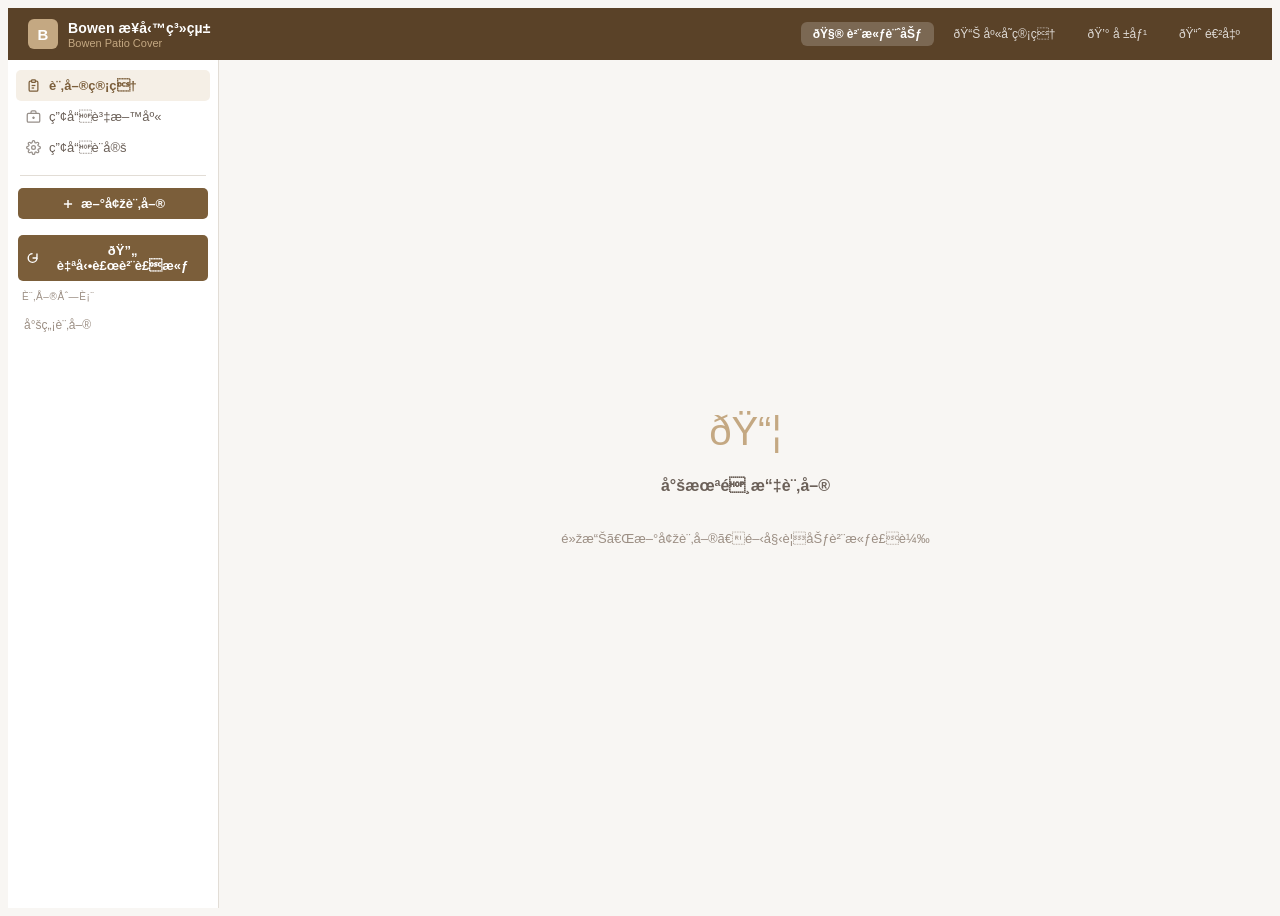
==== index.html @ 4c2d4bc9 "Update index.html" ====
<!DOCTYPE html>
<html lang="zh-TW">
<head><link rel="stylesheet" href="bowen-theme.css"><style>
<meta charset="UTF-8">
<meta name="viewport" content="width=device-width, initial-scale=1.0">
<title>貨櫃裝載計劃 | Bowen Patio Cover</title>
<style>
*, *::before, *::after { box-sizing: border-box; margin: 0; padding: 0; }

:root {
  --brand: #7B5E3A;
  --brand-light: #F5EFE6;
  --brand-mid: #C4A882;
  --brand-dark: #5A4228;
  --bg: #F8F6F3;
  --bg2: #FFFFFF;
  --bg3: #F0EDE8;
  --border: #E2DDD6;
  --border2: #C8C0B4;
  --text: #1A1714;
  --text2: #6B6058;
  --text3: #9C8F84;
  --green: #2D6A4F;
  --green-bg: #D8F3DC;
  --yellow: #7B5E0A;
  --yellow-bg: #FFF3CD;
  --red: #7B1A1A;
  --red-bg: #FFE4E4;
  --shadow: 0 1px 3px rgba(0,0,0,0.08), 0 1px 2px rgba(0,0,0,0.04);
  --shadow-md: 0 4px 16px rgba(0,0,0,0.10);
  --radius: 8px;
  --radius-sm: 5px;
}

body {
  font-family: -apple-system, BlinkMacSystemFont, 'PingFang TC', 'Microsoft JhengHei', sans-serif;
  font-size: 14px;
  color: var(--text);
  background: var(--bg);
  height: 100vh;
  overflow: hidden;
  display: flex;
  flex-direction: column;
}

/* ── Top bar ── */
.topnav {
  display: flex;
  align-items: center;
  justify-content: space-between;
  padding: 0 20px;
  height: 52px;
  background: var(--brand-dark);
  flex-shrink: 0;
}
.topnav-logo { display: flex; align-items: center; gap: 10px; }
.topnav-logo .logo-mark {
  width: 30px; height: 30px; background: var(--brand-mid);
  border-radius: 6px; display: flex; align-items: center; justify-content: center;
  font-size: 15px; color: white; font-weight: 700;
}
.topnav-logo .logo-text { color: #fff; font-size: 14px; font-weight: 600; letter-spacing: 0.01em; }
.topnav-logo .logo-sub { color: var(--brand-mid); font-size: 11px; margin-top: 1px; }
.topnav-right { display: flex; align-items: center; gap: 8px; }
.topnav-badge { font-size: 11px; color: var(--brand-mid); background: rgba(255,255,255,0.08); padding: 3px 10px; border-radius: 20px; }

/* ── Layout ── */
.app-body { display: flex; flex: 1; overflow: hidden; }

/* ── Sidebar ── */
.sidebar {
  width: 210px; min-width: 210px;
  background: var(--bg2);
  border-right: 1px solid var(--border);
  display: flex; flex-direction: column;
  overflow: hidden;
}
.sb-nav { padding: 10px 8px 4px; }
.nav-btn {
  display: flex; align-items: center; gap: 8px;
  padding: 8px 10px; border-radius: var(--radius-sm);
  background: none; border: none; cursor: pointer;
  font-size: 13px; color: var(--text2); text-align: left; width: 100%;
  transition: background 0.15s;
}
.nav-btn:hover { background: var(--bg3); color: var(--text); }
.nav-btn.active { background: var(--brand-light); color: var(--brand); font-weight: 600; }
.nav-btn svg { flex-shrink: 0; opacity: 0.7; }
.nav-btn.active svg { opacity: 1; }

.sb-divider { height: 1px; background: var(--border); margin: 8px 12px; }

.new-order-btn {
  display: flex; align-items: center; justify-content: center; gap: 6px;
  margin: 4px 10px 10px; padding: 8px;
  background: var(--brand); color: #fff;
  border: none; border-radius: var(--radius-sm);
  cursor: pointer; font-size: 13px; font-weight: 600;
  transition: background 0.15s;
}
.new-order-btn:hover { background: var(--brand-dark); }

.sb-section-label {
  font-size: 10px; color: var(--text3);
  padding: 0 14px 4px;
  text-transform: uppercase; letter-spacing: 0.06em;
}
.orders-scroll { flex: 1; overflow-y: auto; }
.order-item {
  padding: 9px 14px; cursor: pointer;
  border-left: 3px solid transparent;
  transition: background 0.12s;
}
.order-item:hover { background: var(--bg3); }
.order-item.active { background: var(--brand-light); border-left-color: var(--brand); }
.o-name { font-size: 13px; font-weight: 500; white-space: nowrap; overflow: hidden; text-overflow: ellipsis; }
.o-meta { font-size: 11px; color: var(--text3); margin-top: 2px; }
.o-badge {
  display: inline-block; font-size: 10px;
  padding: 2px 7px; border-radius: 20px; margin-top: 4px;
}
.badge-draft { background: var(--bg3); color: var(--text3); }
.badge-loading { background: var(--yellow-bg); color: var(--yellow); }
.badge-full { background: var(--green-bg); color: var(--green); }
.badge-over { background: var(--red-bg); color: var(--red); }

/* ── Main panel ── */
.main { flex: 1; display: flex; flex-direction: column; overflow: hidden; }

.order-topbar {
  display: flex; align-items: center; justify-content: space-between;
  padding: 10px 20px; background: var(--bg2);
  border-bottom: 1px solid var(--border);
  min-height: 50px; flex-shrink: 0;
}
.order-topbar-left { display: flex; align-items: center; gap: 10px; }
.title-input {
  font-size: 16px; font-weight: 600; background: none;
  border: none; color: var(--text); padding: 0; min-width: 150px;
}
.title-input:focus { outline: none; border-bottom: 2px solid var(--brand); }
.topbar-actions { display: flex; gap: 6px; }
.btn {
  padding: 5px 12px; border: 1px solid var(--border2);
  border-radius: var(--radius-sm); background: var(--bg2);
  cursor: pointer; font-size: 12px; color: var(--text);
  transition: background 0.12s; white-space: nowrap;
}
.btn:hover { background: var(--bg3); }
.btn-danger { color: var(--red); border-color: #FFCDD2; }
.btn-danger:hover { background: var(--red-bg); }

.content { flex: 1; overflow-y: auto; padding: 16px 20px; }

/* ── Summary cards ── */
.summary-bar {
  display: grid; grid-template-columns: repeat(4, 1fr);
  gap: 10px; margin-bottom: 14px;
}
.s-card {
  background: var(--bg2); border: 1px solid var(--border);
  border-radius: var(--radius); padding: 12px 14px;
  box-shadow: var(--shadow);
}
.s-label { font-size: 11px; color: var(--text3); margin-bottom: 4px; }
.s-val { font-size: 20px; font-weight: 700; color: var(--text); }
.s-sub { font-size: 11px; color: var(--text3); margin-top: 2px; }

/* ── Progress ── */
.prog-card {
  background: var(--bg2); border: 1px solid var(--border);
  border-radius: var(--radius); padding: 12px 16px;
  margin-bottom: 14px; box-shadow: var(--shadow);
}
.prog-row { margin-bottom: 10px; }
.prog-row:last-of-type { margin-bottom: 0; }
.p-hd { display: flex; justify-content: space-between; font-size: 12px; margin-bottom: 5px; }
.p-hd span:first-child { color: var(--text2); }
.p-hd span:last-child { font-weight: 600; }
.p-bg { height: 8px; background: var(--bg3); border-radius: 4px; overflow: hidden; }
.p-fill { height: 100%; border-radius: 4px; transition: width 0.4s ease; }
.buf-row {
  display: flex; align-items: center; gap: 10px;
  margin-top: 12px; font-size: 12px; color: var(--text3);
  border-top: 1px solid var(--border); padding-top: 10px;
}
.buf-row input[type=range] { flex: 1; accent-color: var(--brand); }
.buf-val { font-weight: 600; color: var(--text); min-width: 34px; }

/* ── Load map ── */
.map-card {
  background: var(--bg2); border: 1px solid var(--border);
  border-radius: var(--radius); margin-bottom: 14px;
  overflow: hidden; box-shadow: var(--shadow);
}
.map-hd {
  display: flex; justify-content: space-between; align-items: center;
  padding: 10px 16px; border-bottom: 1px solid var(--border);
}
.map-hd-title { font-size: 13px; font-weight: 600; color: var(--text); }
.map-body { padding: 12px; display: flex; gap: 12px; }
.map-view { flex: 1; }
.map-view-label { font-size: 11px; color: var(--text3); margin-bottom: 6px; text-align: center; }
canvas.map-canvas {
  width: 100%; display: block;
  border: 1px solid var(--border); border-radius: var(--radius-sm);
  background: #131C2B;
}
.map-legend {
  display: flex; flex-wrap: wrap; gap: 8px;
  padding: 8px 14px; border-top: 1px solid var(--border);
  min-height: 32px;
}
.legend-item { display: flex; align-items: center; gap: 5px; font-size: 11px; color: var(--text2); }
.legend-dot { width: 10px; height: 10px; border-radius: 3px; flex-shrink: 0; }

/* ── Items table ── */
.items-card {
  background: var(--bg2); border: 1px solid var(--border);
  border-radius: var(--radius); box-shadow: var(--shadow);
}
/* Customer info card */
.cust-card{background:var(--bg2);border:1px solid var(--border);border-radius:var(--radius);box-shadow:var(--shadow);padding:14px 16px;margin-bottom:14px}
.cust-grid{display:grid;grid-template-columns:1fr 1fr;gap:10px}
.cust-field{display:flex;flex-direction:column;gap:3px}
.cust-field label{font-size:10px;color:var(--text3);text-transform:uppercase;letter-spacing:.04em}
.cust-field input{padding:7px 10px;border:1px solid var(--border);border-radius:var(--radius-sm);font-size:13px;color:var(--text);font-family:inherit}
.cust-field input:focus{outline:none;border-color:var(--brand-mid)}
@media(max-width:680px){.cust-grid{grid-template-columns:1fr}}
/* Auto-fill modal */
.af-overlay{display:none;position:fixed;inset:0;background:rgba(0,0,0,.5);z-index:850;align-items:center;justify-content:center;padding:16px}
.af-overlay.show{display:flex}
.af-box{background:var(--bg2);border-radius:var(--radius);width:100%;max-width:560px;max-height:88vh;display:flex;flex-direction:column;overflow:hidden;box-shadow:var(--shadow)}
.af-hd{display:flex;align-items:center;justify-content:space-between;padding:14px 18px;border-bottom:1px solid var(--border)}
.af-hd h3{font-size:15px;font-weight:700;color:var(--brand)}
.af-sub{padding:10px 16px;background:var(--brand-light);font-size:12px;color:var(--text2);border-bottom:1px solid var(--border)}
.af-list{overflow-y:auto;padding:8px 12px;flex:1;-webkit-overflow-scrolling:touch}
.af-item{display:grid;grid-template-columns:1fr auto auto;gap:10px;align-items:center;padding:10px 12px;border:1px solid var(--border);border-radius:var(--radius-sm);margin-bottom:6px}
.af-item .afi-info{min-width:0}
.af-item .afi-sku{font-weight:700;color:var(--brand);font-size:12px}
.af-item .afi-name{font-size:12px;color:var(--text);margin-top:1px}
.af-item .afi-meta{font-size:10px;color:var(--text3);margin-top:2px}
.af-item .afi-qty{width:60px;padding:6px;border:1px solid var(--border2);border-radius:4px;text-align:center;font-size:13px}
.af-item .afi-add{padding:6px 12px;background:var(--green);color:#fff;border:none;border-radius:4px;cursor:pointer;font-size:12px;font-weight:600;white-space:nowrap}
.af-foot{padding:12px 16px;border-top:1px solid var(--border);display:flex;justify-content:space-between;align-items:center;gap:10px}
.items-hd {
  display: flex; justify-content: space-between; align-items: center;
  padding: 10px 16px; border-bottom: 1px solid var(--border);
  border-radius: var(--radius) var(--radius) 0 0;
}
.items-hd-title { font-size: 13px; font-weight: 600; }
.add-item-btn {
  display: flex; align-items: center; gap: 5px;
  padding: 5px 12px; background: var(--brand); color: #fff;
  border: none; border-radius: var(--radius-sm);
  cursor: pointer; font-size: 12px; font-weight: 500;
}
.add-item-btn:hover { background: var(--brand-dark); }

.col-hd {
  display: grid;
  grid-template-columns: 1.7fr 1.8fr 0.55fr 0.55fr 0.55fr 0.6fr 0.5fr 32px;
  gap: 6px; padding: 6px 16px;
  font-size: 10px; color: var(--text3); text-transform: uppercase; letter-spacing: 0.04em;
  border-bottom: 1px solid var(--border); background: var(--bg3);
}
.item-row {
  display: grid;
  grid-template-columns: 1.7fr 1.8fr 0.55fr 0.55fr 0.55fr 0.6fr 0.5fr 32px;
  gap: 6px; padding: 6px 16px;
  border-bottom: 1px solid var(--border); align-items: center;
  transition: background 0.1s;
}
.item-row:last-child { border-bottom: none; }
.item-row:hover { background: var(--bg3); }
.item-row input {
  width: 100%; font-size: 12px; padding: 4px 6px;
  border: 1px solid var(--border); border-radius: var(--radius-sm);
  background: var(--bg2); color: var(--text);
  font-family: inherit;
}
.item-row input:focus { outline: none; border-color: var(--brand-mid); }
.item-row input[readonly] {
  background: var(--bg3); color: var(--text3);
  cursor: default; border-color: transparent;
}
.fit-chip {
  font-size: 10px; padding: 3px 6px; border-radius: 20px;
  text-align: center; font-weight: 500; white-space: nowrap;
}
.fit-ok { background: var(--green-bg); color: var(--green); }
.fit-no { background: var(--red-bg); color: var(--red); }
/* Oversize alert banner */
.oversize-alert{
  background:#fdecea;border:1px solid #f5c6c2;border-left:4px solid var(--red);
  border-radius:var(--radius-sm);padding:12px 14px;margin-bottom:14px;
}
.oversize-alert .oa-title{display:flex;align-items:center;gap:6px;font-size:13px;font-weight:700;color:#b91c1c;margin-bottom:6px}
.oversize-alert .oa-item{font-size:12px;color:#7f1d1d;padding:3px 0;line-height:1.4}
.oversize-alert .oa-item b{color:#b91c1c}
/* Bulk / stacking alerts */
.stack-alert{border-radius:var(--radius-sm);padding:12px 14px;margin-bottom:14px}
.stack-alert.lvl-danger{background:#fdecea;border:1px solid #f5c6c2;border-left:4px solid var(--red)}
.stack-alert.lvl-warn{background:#fef6e7;border:1px solid #f8e3b3;border-left:4px solid var(--amber)}
.stack-alert .sa-title{display:flex;align-items:center;gap:6px;font-size:13px;font-weight:700;margin-bottom:4px}
.stack-alert.lvl-danger .sa-title{color:#b91c1c}
.stack-alert.lvl-warn .sa-title{color:#b45309}
.stack-alert .sa-detail{font-size:12px;line-height:1.4}
.stack-alert.lvl-danger .sa-detail{color:#7f1d1d}
.stack-alert.lvl-warn .sa-detail{color:#78500a}
.del-btn {
  background: none; border: none; cursor: pointer;
  color: var(--text3); padding: 4px; border-radius: 4px; font-size: 15px;
}
.del-btn:hover { color: var(--red); background: var(--red-bg); }

/* ── SKU dropdown ── */
.sku-wrap { position: relative; }
#sku-global-dropdown {
  position: fixed;
  width: 320px; background: var(--bg2);
  border: 1px solid var(--border2); border-radius: var(--radius);
  z-index: 9999; max-height: 260px; overflow-y: scroll;
  -webkit-overflow-scrolling: touch; overscroll-behavior: contain;
  box-shadow: var(--shadow-md);
  touch-action: pan-y;
  display: none;
}
#sku-global-dropdown.open { display: block; }
.sku-opt {
  padding: 11px 14px; cursor: pointer; font-size: 12px;
  border-bottom: 1px solid var(--border);
  /* Ensure minimum tap target height on mobile */
  min-height: 48px;
  display: flex; flex-direction: column; justify-content: center;
  user-select: none; -webkit-user-select: none;
}
.sku-opt:last-child { border-bottom: none; }
.sku-opt:active { background: var(--brand-light); }
.sku-code { font-weight: 700; color: var(--brand); font-size: 12px; pointer-events: none; }
.sku-name { color: var(--text); margin-top: 2px; pointer-events: none; }
.sku-dims { color: var(--text3); font-size: 10px; margin-top: 3px; pointer-events: none; }

/* ── Product Picker Modal ── */
/* ── Product Picker: bottom sheet (keeps capacity visible above) ── */
.picker-overlay{display:none;position:fixed;inset:0;background:rgba(0,0,0,.35);z-index:800}
.picker-overlay.show{display:block}
.picker-box{
  position:absolute;left:0;right:0;bottom:0;
  background:var(--bg2);
  border-radius:16px 16px 0 0;
  width:100%;max-width:720px;margin:0 auto;
  height:62vh;max-height:62vh;
  display:flex;flex-direction:column;overflow:hidden;
  box-shadow:0 -6px 24px rgba(0,0,0,.18);
  animation:sheetUp .25s ease;
}
@keyframes sheetUp{from{transform:translateY(100%)}to{transform:translateY(0)}}
.picker-grab{width:40px;height:4px;background:var(--border2);border-radius:2px;margin:8px auto 4px}
.picker-hd{display:flex;align-items:center;justify-content:space-between;padding:4px 18px 10px;border-bottom:1px solid var(--border)}
.picker-hd h3{font-size:15px;font-weight:700;color:var(--brand)}
/* Live capacity mini-bar inside the sheet header */
.picker-cap{padding:10px 16px;background:var(--brand-light);border-bottom:1px solid var(--border)}
.picker-cap-row{display:flex;justify-content:space-between;align-items:center;font-size:12px;margin-bottom:5px}
.picker-cap-row b{font-size:13px}
.picker-cap-bar{height:8px;background:#fff;border-radius:4px;overflow:hidden}
.picker-cap-fill{height:100%;border-radius:4px;transition:width .3s,background .3s}
.picker-search{margin:12px 16px 8px;padding:10px 12px;border:1px solid var(--border2);border-radius:var(--radius-sm);font-size:14px;background:var(--bg2);color:var(--text)}
.picker-search:focus{outline:none;border-color:var(--brand-mid)}
.picker-cats{display:flex;gap:6px;padding:0 16px 10px;flex-wrap:wrap;border-bottom:1px solid var(--border)}
.pcat-btn{padding:5px 12px;border:1px solid var(--border2);border-radius:16px;background:none;cursor:pointer;font-size:12px;color:var(--text2);white-space:nowrap}
.pcat-btn.active{background:var(--brand);color:#fff;border-color:var(--brand);font-weight:600}
.picker-list{overflow-y:auto;padding:8px 12px 20px;-webkit-overflow-scrolling:touch;flex:1}
.pick-item{display:flex;align-items:center;justify-content:space-between;gap:10px;padding:12px 14px;border:1px solid var(--border);border-radius:var(--radius-sm);margin-bottom:6px;cursor:pointer;min-height:52px;background:var(--bg2);transition:background .1s}
.pick-item:active{background:var(--brand-light)}
.pick-item .pi-info{pointer-events:none;flex:1;min-width:0}
.pick-item .pi-sku{font-weight:700;color:var(--brand);font-size:12px}
.pick-item .pi-name{font-size:13px;color:var(--text);margin-top:1px}
.pick-item .pi-dims{font-size:10px;color:var(--text3);margin-top:2px}
.pick-item .pi-qty{pointer-events:none;flex-shrink:0;font-size:11px;color:var(--green);font-weight:600;margin-right:4px}
.pick-item .pi-add{pointer-events:none;flex-shrink:0;width:32px;height:32px;border-radius:50%;background:var(--brand);color:#fff;display:flex;align-items:center;justify-content:center;font-size:18px;font-weight:700}
.pick-empty{text-align:center;padding:30px;color:var(--text3);font-size:13px}

/* ── Library ── */
.lib-search-wrap { padding: 10px 14px; border-bottom: 1px solid var(--border); }
.lib-search {
  width: 100%; font-size: 13px; padding: 7px 10px;
  border: 1px solid var(--border2); border-radius: var(--radius-sm);
  background: var(--bg3); color: var(--text); font-family: inherit;
}
.lib-search:focus { outline: none; border-color: var(--brand-mid); background: var(--bg2); }
.lib-col-hd {
  display: grid;
  grid-template-columns: 1.1fr 2.2fr 0.7fr 0.7fr 0.7fr 0.7fr;
  gap: 6px; padding: 6px 16px;
  font-size: 10px; color: var(--text3); text-transform: uppercase;
  letter-spacing: 0.04em; border-bottom: 1px solid var(--border);
  background: var(--bg3);
}
.lib-scroll { max-height: calc(100vh - 280px); overflow-y: auto; }
.lib-row {
  display: grid;
  grid-template-columns: 1.1fr 2.2fr 0.7fr 0.7fr 0.7fr 0.7fr;
  gap: 6px; padding: 7px 16px;
  border-bottom: 1px solid var(--border); align-items: center;
}
.lib-row:last-child { border-bottom: none; }
.lib-row:hover { background: var(--bg3); }
.sku-tag { font-weight: 700; color: var(--brand); font-size: 12px; }
.dim-cell { font-size: 12px; color: var(--text2); }

.empty-state {
  padding: 36px 16px; text-align: center;
  color: var(--text3); font-size: 13px; line-height: 1.6;
}

/* ── Empty / No order ── */
.no-order {
  display: flex; align-items: center; justify-content: center;
  height: 100%; flex-direction: column; gap: 10px;
}
.no-order-icon { font-size: 40px; color: var(--brand-mid); }
.no-order h2 { font-size: 16px; font-weight: 600; color: var(--text2); }
.no-order p { font-size: 13px; color: var(--text3); }

/* ── Fullscreen overlay ── */
.overlay {
  display: none; position: fixed; inset: 0;
  background: rgba(0,0,0,0.65); z-index: 999;
  align-items: center; justify-content: center;
}
.overlay.show { display: flex; }
.overlay-box {
  background: var(--bg2); border-radius: var(--radius);
  padding: 22px; max-width: 92vw; width: 760px;
  box-shadow: var(--shadow-md);
}
.overlay-hd {
  display: flex; justify-content: space-between; align-items: center;
  margin-bottom: 16px;
}
.overlay-hd h3 { font-size: 15px; font-weight: 600; }
.close-btn {
  background: none; border: none; cursor: pointer; font-size: 20px;
  color: var(--text3); padding: 2px 8px; border-radius: 4px;
  line-height: 1;
}
.close-btn:hover { background: var(--bg3); color: var(--text); }
.overlay-views { display: flex; gap: 16px; }
.overlay-view { flex: 1; }
.overlay-view-label { font-size: 12px; color: var(--text3); margin-bottom: 7px; text-align: center; }
.overlay-legend {
  display: flex; flex-wrap: wrap; gap: 8px;
  margin-top: 14px; padding-top: 12px;
  border-top: 1px solid var(--border);
}

/* ── Scrollbar ── */
::-webkit-scrollbar { width: 5px; }
::-webkit-scrollbar-track { background: transparent; }
::-webkit-scrollbar-thumb { background: var(--border2); border-radius: 3px; }

/* ── Mobile layout ── */
.mobile-menu-btn { display: none; }
@media (max-width: 760px) {
  body { overflow: auto; height: auto; min-height: 100vh; }
  .app-body { flex-direction: column; overflow: visible; }

  .mobile-menu-btn {
    display: flex; align-items: center; justify-content: center;
    width: 34px; height: 34px; border-radius: 6px; border: none;
    background: rgba(255,255,255,0.12); color: #fff; font-size: 18px; cursor: pointer;
  }
  .sidebar {
    position: fixed; top: 52px; left: 0; bottom: 0; z-index: 500;
    width: 78vw; max-width: 280px; min-width: 0;
    transform: translateX(-100%); transition: transform 0.2s ease;
    box-shadow: 4px 0 16px rgba(0,0,0,0.15);
  }
  .sidebar.open { transform: translateX(0); }
  .sidebar-backdrop {
    display: none; position: fixed; inset: 52px 0 0 0; background: rgba(0,0,0,0.4); z-index: 400;
  }
  .sidebar-backdrop.show { display: block; }

  .summary-bar { grid-template-columns: repeat(2, 1fr); gap: 8px; }
  .map-body { flex-direction: column; }

  /* Stack item rows into cards on phones */
  .col-hd { display: none; }
  .item-row {
    display: flex; flex-wrap: wrap; gap: 6px 8px;
    padding: 12px 14px; position: relative;
  }
  .item-row .sku-wrap { flex: 1 1 100%; }
  .item-row input[type="text"]:nth-of-type(2) { flex: 1 1 100%; }
  .item-row input[type="number"] { flex: 1 1 26%; min-width: 60px; }
  .item-row .fit-chip { order: 10; }
  .item-row .del-btn { position: absolute; top: 10px; right: 10px; }
  .item-row::before { content: attr(data-label); flex-basis: 100%; font-size: 10px; color: var(--text3); }

  .sku-dropdown { width: 100%; max-width: 92vw; left: 0; }

  .lib-col-hd { display: none; }
  .lib-row {
    display: flex; flex-wrap: wrap; gap: 4px 10px;
    padding: 10px 14px;
  }
  .lib-row .sku-tag { flex-basis: 100%; }
  .lib-row span:nth-child(2) { flex-basis: 100%; }

  .overlay-views { flex-direction: column; }
  .overlay-box { padding: 16px; width: 94vw; }

  .order-topbar { padding: 10px 14px; flex-wrap: wrap; gap: 8px; }
  .order-topbar input.title-input { font-size: 15px; min-width: 0; flex: 1 1 100%; }
  .order-topbar-left { flex: 1 1 100%; }
  .topbar-actions { flex: 1 1 100%; justify-content: flex-end; }

  .content { padding: 14px; }
}
</style>
</head>
<body>

<!-- Top navigation -->
<nav class="topnav">
  <div class="topnav-logo">
    <div class="logo-mark">B</div>
    <div>
      <div class="logo-text">Bowen 業務系統</div>
      <div class="logo-sub">Bowen Patio Cover</div>
    </div>
  </div>
  <div class="topnav-right">
    <a href="index.html" style="padding:5px 12px;border-radius:6px;background:rgba(255,255,255,0.2);color:#fff;font-size:12px;font-weight:600;text-decoration:none;">🧮 貨櫃計劃</a>
    <a href="inventory.html" style="padding:5px 12px;border-radius:6px;color:rgba(255,255,255,0.8);font-size:12px;text-decoration:none;">📊 庫存管理</a>
    <a href="quote.html" style="padding:5px 12px;border-radius:6px;color:rgba(255,255,255,0.8);font-size:12px;text-decoration:none;">💰 報價</a>
    <a href="movement.html" style="padding:5px 12px;border-radius:6px;color:rgba(255,255,255,0.8);font-size:12px;text-decoration:none;">📈 進出</a>
    <button class="mobile-menu-btn" onclick="toggleSidebar()" aria-label="選單">☰</button>
  </div>
</nav>

<div class="sidebar-backdrop" id="sidebar-backdrop" onclick="toggleSidebar(false)"></div>

<div class="app-body">
  <!-- Sidebar -->
  <div class="sidebar" id="sidebar">
    <div class="sb-nav">
      <button class="nav-btn active" id="nav-orders" onclick="switchTab('orders')">
        <svg width="15" height="15" viewBox="0 0 24 24" fill="none" stroke="currentColor" stroke-width="2"><path d="M9 5H7a2 2 0 00-2 2v12a2 2 0 002 2h10a2 2 0 002-2V7a2 2 0 00-2-2h-2"/><rect x="9" y="3" width="6" height="4" rx="1"/><line x1="9" y1="12" x2="15" y2="12"/><line x1="9" y1="16" x2="13" y2="16"/></svg>
        訂單管理
      </button>
      <button class="nav-btn" id="nav-library" onclick="switchTab('library')">
        <svg width="15" height="15" viewBox="0 0 24 24" fill="none" stroke="currentColor" stroke-width="2"><rect x="2" y="7" width="20" height="14" rx="2"/><path d="M16 7V5a2 2 0 00-2-2h-4a2 2 0 00-2 2v2"/><line x1="12" y1="12" x2="12" y2="16"/><line x1="10" y1="14" x2="14" y2="14"/></svg>
        產品資料庫
      </button>
      <button class="nav-btn" id="nav-settings" onclick="switchTab('settings')">
        <svg width="15" height="15" viewBox="0 0 24 24" fill="none" stroke="currentColor" stroke-width="2"><circle cx="12" cy="12" r="3"/><path d="M19.4 15a1.65 1.65 0 00.33 1.82l.06.06a2 2 0 010 2.83 2 2 0 01-2.83 0l-.06-.06a1.65 1.65 0 00-1.82-.33 1.65 1.65 0 00-1 1.51V21a2 2 0 01-2 2 2 2 0 01-2-2v-.09A1.65 1.65 0 009 19.4a1.65 1.65 0 00-1.82.33l-.06.06a2 2 0 01-2.83 0 2 2 0 010-2.83l.06-.06A1.65 1.65 0 004.68 15a1.65 1.65 0 00-1.51-1H3a2 2 0 01-2-2 2 2 0 012-2h.09A1.65 1.65 0 004.6 9a1.65 1.65 0 00-.33-1.82l-.06-.06a2 2 0 010-2.83 2 2 0 012.83 0l.06.06A1.65 1.65 0 009 4.68a1.65 1.65 0 001-1.51V3a2 2 0 012-2 2 2 0 012 2v.09a1.65 1.65 0 001 1.51 1.65 1.65 0 001.82-.33l.06-.06a2 2 0 012.83 0 2 2 0 010 2.83l-.06.06A1.65 1.65 0 0019.4 9a1.65 1.65 0 001.51 1H21a2 2 0 012 2 2 2 0 01-2 2h-.09a1.65 1.65 0 00-1.51 1z"/></svg>
        產品設定
      </button>
    </div>
    <div class="sb-divider"></div>
    <button class="new-order-btn" onclick="newOrder()">
      <svg width="14" height="14" viewBox="0 0 24 24" fill="none" stroke="currentColor" stroke-width="2.5"><line x1="12" y1="5" x2="12" y2="19"/><line x1="5" y1="12" x2="19" y2="12"/></svg>
      新增訂單
    </button>
    <button class="new-order-btn" style="background:var(--brand,#7B5E3A);color:#fff;margin-top:6px" onclick="buildRestockOrder()">
      <svg width="14" height="14" viewBox="0 0 24 24" fill="none" stroke="currentColor" stroke-width="2.5"><path d="M20 12a8 8 0 1 1-8-8"/><polyline points="20 4 20 12 12 12"/></svg>
      🔄 自動補貨裝櫃
    </button>
    <div class="sb-section-label">訂單列表</div>
    <div class="orders-scroll" id="orders-list"></div>
  </div>

  <!-- Main panel -->
  <div class="main" id="main-panel">
    <div class="no-order">
      <div class="no-order-icon">📦</div>
      <h2>尚未選擇訂單</h2>
      <p>點擊「新增訂單」開始規劃貨櫃裝載</p>
    </div>
  </div>
</div>

<!-- Shared fixed-position SKU dropdown (avoids clipping by scrollable parents) -->


<!-- Fullscreen map overlay -->
<div class="overlay" id="fs-overlay" onclick="closeFSCheck(event)">
  <div class="overlay-box">
    <div class="overlay-hd">
      <h3>📦 貨櫃裝載圖 — <span id="fs-title"></span></h3>
      <button class="close-btn" onclick="closeFS()">✕</button>
    </div>
    <div class="overlay-views">
      <div class="overlay-view">
        <div class="overlay-view-label">俯視圖（長度 × 寬度）</div>
        <canvas id="fs-top" style="width:100%;display:block;border:1px solid #E2DDD6;border-radius:6px;background:#131C2B;"></canvas>
      </div>
      <div class="overlay-view">
        <div class="overlay-view-label">側視圖（長度 × 高度）</div>
        <canvas id="fs-side" style="width:100%;display:block;border:1px solid #E2DDD6;border-radius:6px;background:#131C2B;"></canvas>
      </div>
    </div>
    <div class="overlay-legend" id="fs-legend"></div>
  </div>
</div>

<!-- Product Picker Modal (button-based product adding) -->
<div class="picker-overlay" id="picker-overlay" onclick="if(event.target===this)closePicker()">
  <div class="picker-box">
    <div class="picker-grab"></div>
    <div class="picker-hd">
      <h3>📦 選擇產品加入貨櫃</h3>
      <button class="close-btn" onclick="closePicker()">✕</button>
    </div>
    <div class="picker-cap" id="picker-cap">
      <div class="picker-cap-row">
        <span>體積 Volume <b id="pc-vol">0%</b></span>
        <span>重量 Weight <b id="pc-wt">0%</b></span>
        <span>件數 <b id="pc-units">0</b></span>
      </div>
      <div class="picker-cap-bar"><div class="picker-cap-fill" id="pc-vol-fill" style="width:0%;background:#27AE60"></div></div>
    </div>
    <input class="picker-search" id="picker-search" placeholder="🔍 搜尋 SKU 或產品名稱…" oninput="renderPicker(this.value)">
    <div class="picker-cats" id="picker-cats"></div>
    <div class="picker-list" id="picker-list"></div>
  </div>
</div>

<!-- Auto-fill remaining space modal -->
<div class="af-overlay" id="af-overlay" onclick="if(event.target===this)closeAutoFill()">
  <div class="af-box">
    <div class="af-hd">
      <h3>✨ 填滿剩餘空間建議</h3>
      <button class="close-btn" onclick="closeAutoFill()">✕</button>
    </div>
    <div class="af-sub" id="af-sub"></div>
    <div class="af-list" id="af-list"></div>
    <div class="af-foot">
      <span style="font-size:12px;color:var(--text3)">建議數量可自行調整</span>
      <button class="btn btn-primary" onclick="closeAutoFill()">完成</button>
    </div>
  </div>
</div>

<script>
// ── Constants ──
const CONTAINER = { L:1203, W:235, H:270, vol:76.3, maxWt:26680,
  ceilClear:30, // cm kept free below the ceiling (no stacking into this zone)
  doorClear:20  // cm kept free at the door end (length axis)
};
const PALETTE = ['#4E9AF1','#F1A24E','#58D68D','#EC7063','#A569BD','#F4D03F','#48C9B0','#F0884E','#5B8DEF','#A9D86E','#E87DAD','#7FD4C1'];

const PRODUCTS = [{"sku": "A01B-24ft", "base_sku": "A01B", "name_en": "4\" 4 in 1 Black (24ft)", "name_zh": "4吋 4合1黑色 (24ft)", "desc": "4吋 4合1黑色 (24ft)", "category": "PATIO COVER PROFILES", "unit": "pcs", "size_ft": 24, "l": 731.5, "w": 12.1, "h": 12.1, "wt": 37.893, "has_dims": true, "min_stock": 5, "stock": 15, "pcs_per_bundle": 1}, {"sku": "A01B-22ft", "base_sku": "A01B", "name_en": "4\" 4 in 1 Black (22ft)", "name_zh": "4吋 4合1黑色 (22ft)", "desc": "4吋 4合1黑色 (22ft)", "category": "PATIO COVER PROFILES", "unit": "pcs", "size_ft": 22, "l": 670.6, "w": 12.1, "h": 12.1, "wt": 34.735, "has_dims": true, "min_stock": 5, "stock": 10, "pcs_per_bundle": 1}, {"sku": "A01B-20ft", "base_sku": "A01B", "name_en": "4\" 4 in 1 Black (20ft)", "name_zh": "4吋 4合1黑色 (20ft)", "desc": "4吋 4合1黑色 (20ft)", "category": "PATIO COVER PROFILES", "unit": "pcs", "size_ft": 20, "l": 609.6, "w": 12.1, "h": 12.1, "wt": 31.577, "has_dims": true, "min_stock": 5, "stock": 25, "pcs_per_bundle": 1}, {"sku": "A01B-18ft", "base_sku": "A01B", "name_en": "4\" 4 in 1 Black (18ft)", "name_zh": "4吋 4合1黑色 (18ft)", "desc": "4吋 4合1黑色 (18ft)", "category": "PATIO COVER PROFILES", "unit": "pcs", "size_ft": 18, "l": 548.6, "w": 12.1, "h": 12.1, "wt": 28.42, "has_dims": true, "min_stock": 5, "stock": 13, "pcs_per_bundle": 1}, {"sku": "A01B-16ft", "base_sku": "A01B", "name_en": "4\" 4 in 1 Black (16ft)", "name_zh": "4吋 4合1黑色 (16ft)", "desc": "4吋 4合1黑色 (16ft)", "category": "PATIO COVER PROFILES", "unit": "pcs", "size_ft": 16, "l": 487.7, "w": 12.1, "h": 12.1, "wt": 25.262, "has_dims": true, "min_stock": 5, "stock": 0, "pcs_per_bundle": 1}, {"sku": "A01B-14ft", "base_sku": "A01B", "name_en": "4\" 4 in 1 Black (14ft)", "name_zh": "4吋 4合1黑色 (14ft)", "desc": "4吋 4合1黑色 (14ft)", "category": "PATIO COVER PROFILES", "unit": "pcs", "size_ft": 14, "l": 426.7, "w": 12.1, "h": 12.1, "wt": 22.104, "has_dims": true, "min_stock": 5, "stock": 14, "pcs_per_bundle": 1}, {"sku": "A01B-12ft", "base_sku": "A01B", "name_en": "4\" 4 in 1 Black (12ft)", "name_zh": "4吋 4合1黑色 (12ft)", "desc": "4吋 4合1黑色 (12ft)", "category": "PATIO COVER PROFILES", "unit": "pcs", "size_ft": 12, "l": 0.0, "w": 0.0, "h": 0.0, "wt": 0.0, "has_dims": false, "min_stock": 5, "stock": 0, "pcs_per_bundle": 1}, {"sku": "A01B-11ft", "base_sku": "A01B", "name_en": "4\" 4 in 1 Black (11ft)", "name_zh": "4吋 4合1黑色 (11ft)", "desc": "4吋 4合1黑色 (11ft)", "category": "PATIO COVER PROFILES", "unit": "pcs", "size_ft": 11, "l": 0, "w": 0, "h": 0, "wt": 0, "has_dims": false, "min_stock": 5, "stock": 0, "pcs_per_bundle": 1}, {"sku": "A01B-10ft", "base_sku": "A01B", "name_en": "4\" 4 in 1 Black (10ft)", "name_zh": "4吋 4合1黑色 (10ft)", "desc": "4吋 4合1黑色 (10ft)", "category": "PATIO COVER PROFILES", "unit": "pcs", "size_ft": 10, "l": 0.0, "w": 0.0, "h": 0.0, "wt": 0.0, "has_dims": false, "min_stock": 5, "stock": 0, "pcs_per_bundle": 1}, {"sku": "A01B-8ft", "base_sku": "A01B", "name_en": "4\" 4 in 1 Black (8ft)", "name_zh": "4吋 4合1黑色 (8ft)", "desc": "4吋 4合1黑色 (8ft)", "category": "PATIO COVER PROFILES", "unit": "pcs", "size_ft": 8, "l": 0.0, "w": 0.0, "h": 0.0, "wt": 0.0, "has_dims": false, "min_stock": 5, "stock": 0, "pcs_per_bundle": 1}, {"sku": "A01B-7ft", "base_sku": "A01B", "name_en": "4\" 4 in 1 Black (7ft)", "name_zh": "4吋 4合1黑色 (7ft)", "desc": "4吋 4合1黑色 (7ft)", "category": "PATIO COVER PROFILES", "unit": "pcs", "size_ft": 7, "l": 0, "w": 0, "h": 0, "wt": 0, "has_dims": false, "min_stock": 5, "stock": 0, "pcs_per_bundle": 1}, {"sku": "A01B-6ft", "base_sku": "A01B", "name_en": "4\" 4 in 1 Black (6ft)", "name_zh": "4吋 4合1黑色 (6ft)", "desc": "4吋 4合1黑色 (6ft)", "category": "PATIO COVER PROFILES", "unit": "pcs", "size_ft": 6, "l": 0.0, "w": 0.0, "h": 0.0, "wt": 0.0, "has_dims": false, "min_stock": 5, "stock": 0, "pcs_per_bundle": 1}, {"sku": "A01B-4ft", "base_sku": "A01B", "name_en": "4\" 4 in 1 Black (4ft)", "name_zh": "4吋 4合1黑色 (4ft)", "desc": "4吋 4合1黑色 (4ft)", "category": "PATIO COVER PROFILES", "unit": "pcs", "size_ft": 4, "l": 0, "w": 0, "h": 0, "wt": 0, "has_dims": false, "min_stock": 5, "stock": 0, "pcs_per_bundle": 1}, {"sku": "A01B-2ft", "base_sku": "A01B", "name_en": "4\" 4 in 1 Black (2ft)", "name_zh": "4吋 4合1黑色 (2ft)", "desc": "4吋 4合1黑色 (2ft)", "category": "PATIO COVER PROFILES", "unit": "pcs", "size_ft": 2, "l": 0, "w": 0, "h": 0, "wt": 0, "has_dims": false, "min_stock": 5, "stock": 0, "pcs_per_bundle": 1}, {"sku": "A01B-1ft", "base_sku": "A01B", "name_en": "4\" 4 in 1 Black (1ft)", "name_zh": "4吋 4合1黑色 (1ft)", "desc": "4吋 4合1黑色 (1ft)", "category": "PATIO COVER PROFILES", "unit": "pcs", "size_ft": 1, "l": 0, "w": 0, "h": 0, "wt": 0, "has_dims": false, "min_stock": 5, "stock": 0, "pcs_per_bundle": 1}, {"sku": "A01W-24ft", "base_sku": "A01W", "name_en": "4\" 4 in 1 White (24ft)", "name_zh": "4吋 4合1白色 (24ft)", "desc": "4吋 4合1白色 (24ft)", "category": "PATIO COVER PROFILES", "unit": "pcs", "size_ft": 24, "l": 731.5, "w": 12.1, "h": 12.1, "wt": 37.893, "has_dims": true, "min_stock": 5, "stock": 0, "pcs_per_bundle": 1}, {"sku": "A01W-22ft", "base_sku": "A01W", "name_en": "4\" 4 in 1 White (22ft)", "name_zh": "4吋 4合1白色 (22ft)", "desc": "4吋 4合1白色 (22ft)", "category": "PATIO COVER PROFILES", "unit": "pcs", "size_ft": 22, "l": 670.6, "w": 12.1, "h": 12.1, "wt": 34.735, "has_dims": true, "min_stock": 5, "stock": 10, "pcs_per_bundle": 1}, {"sku": "A01W-20ft", "base_sku": "A01W", "name_en": "4\" 4 in 1 White (20ft)", "name_zh": "4吋 4合1白色 (20ft)", "desc": "4吋 4合1白色 (20ft)", "category": "PATIO COVER PROFILES", "unit": "pcs", "size_ft": 20, "l": 609.6, "w": 12.1, "h": 12.1, "wt": 31.577, "has_dims": true, "min_stock": 5, "stock": 15, "pcs_per_bundle": 1}, {"sku": "A01W-18ft", "base_sku": "A01W", "name_en": "4\" 4 in 1 White (18ft)", "name_zh": "4吋 4合1白色 (18ft)", "desc": "4吋 4合1白色 (18ft)", "category": "PATIO COVER PROFILES", "unit": "pcs", "size_ft": 18, "l": 548.6, "w": 12.1, "h": 12.1, "wt": 28.42, "has_dims": true, "min_stock": 5, "stock": 2, "pcs_per_bundle": 1}, {"sku": "A01W-16ft", "base_sku": "A01W", "name_en": "4\" 4 in 1 White (16ft)", "name_zh": "4吋 4合1白色 (16ft)", "desc": "4吋 4合1白色 (16ft)", "category": "PATIO COVER PROFILES", "unit": "pcs", "size_ft": 16, "l": 487.7, "w": 12.1, "h": 12.1, "wt": 25.262, "has_dims": true, "min_stock": 5, "stock": 0, "pcs_per_bundle": 1}, {"sku": "A01W-14ft", "base_sku": "A01W", "name_en": "4\" 4 in 1 White (14ft)", "name_zh": "4吋 4合1白色 (14ft)", "desc": "4吋 4合1白色 (14ft)", "category": "PATIO COVER PROFILES", "unit": "pcs", "size_ft": 14, "l": 426.7, "w": 12.1, "h": 12.1, "wt": 22.104, "has_dims": true, "min_stock": 5, "stock": 11, "pcs_per_bundle": 1}, {"sku": "A01W-12ft", "base_sku": "A01W", "name_en": "4\" 4 in 1 White (12ft)", "name_zh": "4吋 4合1白色 (12ft)", "desc": "4吋 4合1白色 (12ft)", "category": "PATIO COVER PROFILES", "unit": "pcs", "size_ft": 12, "l": 0.0, "w": 0.0, "h": 0.0, "wt": 0.0, "has_dims": false, "min_stock": 5, "stock": 0, "pcs_per_bundle": 1}, {"sku": "A01W-10ft", "base_sku": "A01W", "name_en": "4\" 4 in 1 White (10ft)", "name_zh": "4吋 4合1白色 (10ft)", "desc": "4吋 4合1白色 (10ft)", "category": "PATIO COVER PROFILES", "unit": "pcs", "size_ft": 10, "l": 0.0, "w": 0.0, "h": 0.0, "wt": 0.0, "has_dims": false, "min_stock": 5, "stock": 0, "pcs_per_bundle": 1}, {"sku": "A01W-9ft", "base_sku": "A01W", "name_en": "4\" 4 in 1 White (9ft)", "name_zh": "4吋 4合1白色 (9ft)", "desc": "4吋 4合1白色 (9ft)", "category": "PATIO COVER PROFILES", "unit": "pcs", "size_ft": 9, "l": 0, "w": 0, "h": 0, "wt": 0, "has_dims": false, "min_stock": 5, "stock": 0, "pcs_per_bundle": 1}, {"sku": "A01W-8ft", "base_sku": "A01W", "name_en": "4\" 4 in 1 White (8ft)", "name_zh": "4吋 4合1白色 (8ft)", "desc": "4吋 4合1白色 (8ft)", "category": "PATIO COVER PROFILES", "unit": "pcs", "size_ft": 8, "l": 0.0, "w": 0.0, "h": 0.0, "wt": 0.0, "has_dims": false, "min_stock": 5, "stock": 0, "pcs_per_bundle": 1}, {"sku": "A01W-6ft", "base_sku": "A01W", "name_en": "4\" 4 in 1 White (6ft)", "name_zh": "4吋 4合1白色 (6ft)", "desc": "4吋 4合1白色 (6ft)", "category": "PATIO COVER PROFILES", "unit": "pcs", "size_ft": 6, "l": 0.0, "w": 0.0, "h": 0.0, "wt": 0.0, "has_dims": false, "min_stock": 5, "stock": 0, "pcs_per_bundle": 1}, {"sku": "A01W-4ft", "base_sku": "A01W", "name_en": "4\" 4 in 1 White (4ft)", "name_zh": "4吋 4合1白色 (4ft)", "desc": "4吋 4合1白色 (4ft)", "category": "PATIO COVER PROFILES", "unit": "pcs", "size_ft": 4, "l": 0, "w": 0, "h": 0, "wt": 0, "has_dims": false, "min_stock": 5, "stock": 0, "pcs_per_bundle": 1}, {"sku": "A01W-2ft", "base_sku": "A01W", "name_en": "4\" 4 in 1 White (2ft)", "name_zh": "4吋 4合1白色 (2ft)", "desc": "4吋 4合1白色 (2ft)", "category": "PATIO COVER PROFILES", "unit": "pcs", "size_ft": 2, "l": 0, "w": 0, "h": 0, "wt": 0, "has_dims": false, "min_stock": 5, "stock": 0, "pcs_per_bundle": 1}, {"sku": "A02B-24ft", "base_sku": "A02B", "name_en": "6\" 4 in 1 Black (24ft)", "name_zh": "6吋 4合1黑色 (24ft)", "desc": "6吋 4合1黑色 (24ft)", "category": "PATIO COVER PROFILES", "unit": "pcs", "size_ft": 24, "l": 0.0, "w": 0.0, "h": 0.0, "wt": 0.0, "has_dims": false, "min_stock": 5, "stock": 0, "pcs_per_bundle": 1}, {"sku": "A02B-22ft", "base_sku": "A02B", "name_en": "6\" 4 in 1 Black (22ft)", "name_zh": "6吋 4合1黑色 (22ft)", "desc": "6吋 4合1黑色 (22ft)", "category": "PATIO COVER PROFILES", "unit": "pcs", "size_ft": 22, "l": 0.0, "w": 0.0, "h": 0.0, "wt": 0.0, "has_dims": false, "min_stock": 5, "stock": 0, "pcs_per_bundle": 1}, {"sku": "A02B-20ft", "base_sku": "A02B", "name_en": "6\" 4 in 1 Black (20ft)", "name_zh": "6吋 4合1黑色 (20ft)", "desc": "6吋 4合1黑色 (20ft)", "category": "PATIO COVER PROFILES", "unit": "pcs", "size_ft": 20, "l": 0.0, "w": 0.0, "h": 0.0, "wt": 0.0, "has_dims": false, "min_stock": 5, "stock": 0, "pcs_per_bundle": 1}, {"sku": "A02B-18ft", "base_sku": "A02B", "name_en": "6\" 4 in 1 Black (18ft)", "name_zh": "6吋 4合1黑色 (18ft)", "desc": "6吋 4合1黑色 (18ft)", "category": "PATIO COVER PROFILES", "unit": "pcs", "size_ft": 18, "l": 0.0, "w": 0.0, "h": 0.0, "wt": 0.0, "has_dims": false, "min_stock": 5, "stock": 0, "pcs_per_bundle": 1}, {"sku": "A02B-16ft", "base_sku": "A02B", "name_en": "6\" 4 in 1 Black (16ft)", "name_zh": "6吋 4合1黑色 (16ft)", "desc": "6吋 4合1黑色 (16ft)", "category": "PATIO COVER PROFILES", "unit": "pcs", "size_ft": 16, "l": 0.0, "w": 0.0, "h": 0.0, "wt": 0.0, "has_dims": false, "min_stock": 5, "stock": 0, "pcs_per_bundle": 1}, {"sku": "A02B-14ft", "base_sku": "A02B", "name_en": "6\" 4 in 1 Black (14ft)", "name_zh": "6吋 4合1黑色 (14ft)", "desc": "6吋 4合1黑色 (14ft)", "category": "PATIO COVER PROFILES", "unit": "pcs", "size_ft": 14, "l": 0.0, "w": 0.0, "h": 0.0, "wt": 0.0, "has_dims": false, "min_stock": 5, "stock": 0, "pcs_per_bundle": 1}, {"sku": "A02B-12ft", "base_sku": "A02B", "name_en": "6\" 4 in 1 Black (12ft)", "name_zh": "6吋 4合1黑色 (12ft)", "desc": "6吋 4合1黑色 (12ft)", "category": "PATIO COVER PROFILES", "unit": "pcs", "size_ft": 12, "l": 0.0, "w": 0.0, "h": 0.0, "wt": 0.0, "has_dims": false, "min_stock": 5, "stock": 0, "pcs_per_bundle": 1}, {"sku": "A02B-10ft", "base_sku": "A02B", "name_en": "6\" 4 in 1 Black (10ft)", "name_zh": "6吋 4合1黑色 (10ft)", "desc": "6吋 4合1黑色 (10ft)", "category": "PATIO COVER PROFILES", "unit": "pcs", "size_ft": 10, "l": 0.0, "w": 0.0, "h": 0.0, "wt": 0.0, "has_dims": false, "min_stock": 5, "stock": 0, "pcs_per_bundle": 1}, {"sku": "A02B-8ft", "base_sku": "A02B", "name_en": "6\" 4 in 1 Black (8ft)", "name_zh": "6吋 4合1黑色 (8ft)", "desc": "6吋 4合1黑色 (8ft)", "category": "PATIO COVER PROFILES", "unit": "pcs", "size_ft": 8, "l": 0.0, "w": 0.0, "h": 0.0, "wt": 0.0, "has_dims": false, "min_stock": 5, "stock": 0, "pcs_per_bundle": 1}, {"sku": "A02B-6ft", "base_sku": "A02B", "name_en": "6\" 4 in 1 Black (6ft)", "name_zh": "6吋 4合1黑色 (6ft)", "desc": "6吋 4合1黑色 (6ft)", "category": "PATIO COVER PROFILES", "unit": "pcs", "size_ft": 6, "l": 0.0, "w": 0.0, "h": 0.0, "wt": 0.0, "has_dims": false, "min_stock": 5, "stock": 0, "pcs_per_bundle": 1}, {"sku": "A02B-4ft", "base_sku": "A02B", "name_en": "6\" 4 in 1 Black (4ft)", "name_zh": "6吋 4合1黑色 (4ft)", "desc": "6吋 4合1黑色 (4ft)", "category": "PATIO COVER PROFILES", "unit": "pcs", "size_ft": 4, "l": 0, "w": 0, "h": 0, "wt": 0, "has_dims": false, "min_stock": 5, "stock": 0, "pcs_per_bundle": 1}, {"sku": "A02B-2ft", "base_sku": "A02B", "name_en": "6\" 4 in 1 Black (2ft)", "name_zh": "6吋 4合1黑色 (2ft)", "desc": "6吋 4合1黑色 (2ft)", "category": "PATIO COVER PROFILES", "unit": "pcs", "size_ft": 2, "l": 0, "w": 0, "h": 0, "wt": 0, "has_dims": false, "min_stock": 5, "stock": 0, "pcs_per_bundle": 1}, {"sku": "A02W-24ft", "base_sku": "A02W", "name_en": "6\" 4 in 1 White (24ft)", "name_zh": "6吋 4合1白色 (24ft)", "desc": "6吋 4合1白色 (24ft)", "category": "PATIO COVER PROFILES", "unit": "pcs", "size_ft": 24, "l": 0.0, "w": 0.0, "h": 0.0, "wt": 0.0, "has_dims": false, "min_stock": 5, "stock": 0, "pcs_per_bundle": 1}, {"sku": "A02W-22ft", "base_sku": "A02W", "name_en": "6\" 4 in 1 White (22ft)", "name_zh": "6吋 4合1白色 (22ft)", "desc": "6吋 4合1白色 (22ft)", "category": "PATIO COVER PROFILES", "unit": "pcs", "size_ft": 22, "l": 0.0, "w": 0.0, "h": 0.0, "wt": 0.0, "has_dims": false, "min_stock": 5, "stock": 0, "pcs_per_bundle": 1}, {"sku": "A02W-20ft", "base_sku": "A02W", "name_en": "6\" 4 in 1 White (20ft)", "name_zh": "6吋 4合1白色 (20ft)", "desc": "6吋 4合1白色 (20ft)", "category": "PATIO COVER PROFILES", "unit": "pcs", "size_ft": 20, "l": 0.0, "w": 0.0, "h": 0.0, "wt": 0.0, "has_dims": false, "min_stock": 5, "stock": 0, "pcs_per_bundle": 1}, {"sku": "A02W-18ft", "base_sku": "A02W", "name_en": "6\" 4 in 1 White (18ft)", "name_zh": "6吋 4合1白色 (18ft)", "desc": "6吋 4合1白色 (18ft)", "category": "PATIO COVER PROFILES", "unit": "pcs", "size_ft": 18, "l": 0.0, "w": 0.0, "h": 0.0, "wt": 0.0, "has_dims": false, "min_stock": 5, "stock": 0, "pcs_per_bundle": 1}, {"sku": "A02W-17ft", "base_sku": "A02W", "name_en": "6\" 4 in 1 White (17ft)", "name_zh": "6吋 4合1白色 (17ft)", "desc": "6吋 4合1白色 (17ft)", "category": "PATIO COVER PROFILES", "unit": "pcs", "size_ft": 17, "l": 0, "w": 0, "h": 0, "wt": 0, "has_dims": false, "min_stock": 5, "stock": 0, "pcs_per_bundle": 1}, {"sku": "A02W-16ft", "base_sku": "A02W", "name_en": "6\" 4 in 1 White (16ft)", "name_zh": "6吋 4合1白色 (16ft)", "desc": "6吋 4合1白色 (16ft)", "category": "PATIO COVER PROFILES", "unit": "pcs", "size_ft": 16, "l": 0.0, "w": 0.0, "h": 0.0, "wt": 0.0, "has_dims": false, "min_stock": 5, "stock": 0, "pcs_per_bundle": 1}, {"sku": "A02W-14ft", "base_sku": "A02W", "name_en": "6\" 4 in 1 White (14ft)", "name_zh": "6吋 4合1白色 (14ft)", "desc": "6吋 4合1白色 (14ft)", "category": "PATIO COVER PROFILES", "unit": "pcs", "size_ft": 14, "l": 0.0, "w": 0.0, "h": 0.0, "wt": 0.0, "has_dims": false, "min_stock": 5, "stock": 0, "pcs_per_bundle": 1}, {"sku": "A02W-12ft", "base_sku": "A02W", "name_en": "6\" 4 in 1 White (12ft)", "name_zh": "6吋 4合1白色 (12ft)", "desc": "6吋 4合1白色 (12ft)", "category": "PATIO COVER PROFILES", "unit": "pcs", "size_ft": 12, "l": 0.0, "w": 0.0, "h": 0.0, "wt": 0.0, "has_dims": false, "min_stock": 5, "stock": 0, "pcs_per_bundle": 1}, {"sku": "A02W-10ft", "base_sku": "A02W", "name_en": "6\" 4 in 1 White (10ft)", "name_zh": "6吋 4合1白色 (10ft)", "desc": "6吋 4合1白色 (10ft)", "category": "PATIO COVER PROFILES", "unit": "pcs", "size_ft": 10, "l": 0.0, "w": 0.0, "h": 0.0, "wt": 0.0, "has_dims": false, "min_stock": 5, "stock": 0, "pcs_per_bundle": 1}, {"sku": "A02W-8ft", "base_sku": "A02W", "name_en": "6\" 4 in 1 White (8ft)", "name_zh": "6吋 4合1白色 (8ft)", "desc": "6吋 4合1白色 (8ft)", "category": "PATIO COVER PROFILES", "unit": "pcs", "size_ft": 8, "l": 0.0, "w": 0.0, "h": 0.0, "wt": 0.0, "has_dims": false, "min_stock": 5, "stock": 0, "pcs_per_bundle": 1}, {"sku": "A02W-6ft", "base_sku": "A02W", "name_en": "6\" 4 in 1 White (6ft)", "name_zh": "6吋 4合1白色 (6ft)", "desc": "6吋 4合1白色 (6ft)", "category": "PATIO COVER PROFILES", "unit": "pcs", "size_ft": 6, "l": 0.0, "w": 0.0, "h": 0.0, "wt": 0.0, "has_dims": false, "min_stock": 5, "stock": 0, "pcs_per_bundle": 1}, {"sku": "A02W-4ft", "base_sku": "A02W", "name_en": "6\" 4 in 1 White (4ft)", "name_zh": "6吋 4合1白色 (4ft)", "desc": "6吋 4合1白色 (4ft)", "category": "PATIO COVER PROFILES", "unit": "pcs", "size_ft": 4, "l": 0, "w": 0, "h": 0, "wt": 0, "has_dims": false, "min_stock": 5, "stock": 0, "pcs_per_bundle": 1}, {"sku": "A03B-24ft", "base_sku": "A03B", "name_en": "3 in 1 (no I beam) Black (24ft)", "name_zh": "3合1(無工字梁)黑色 (24ft)", "desc": "3合1(無工字梁)黑色 (24ft)", "category": "PATIO COVER PROFILES", "unit": "pcs", "size_ft": 24, "l": 0.0, "w": 0.0, "h": 0.0, "wt": 0.0, "has_dims": false, "min_stock": 5, "stock": 0, "pcs_per_bundle": 1}, {"sku": "A03B-22ft", "base_sku": "A03B", "name_en": "3 in 1 (no I beam) Black (22ft)", "name_zh": "3合1(無工字梁)黑色 (22ft)", "desc": "3合1(無工字梁)黑色 (22ft)", "category": "PATIO COVER PROFILES", "unit": "pcs", "size_ft": 22, "l": 0.0, "w": 0.0, "h": 0.0, "wt": 0.0, "has_dims": false, "min_stock": 5, "stock": 0, "pcs_per_bundle": 1}, {"sku": "A03B-20ft", "base_sku": "A03B", "name_en": "3 in 1 (no I beam) Black (20ft)", "name_zh": "3合1(無工字梁)黑色 (20ft)", "desc": "3合1(無工字梁)黑色 (20ft)", "category": "PATIO COVER PROFILES", "unit": "pcs", "size_ft": 20, "l": 0.0, "w": 0.0, "h": 0.0, "wt": 0.0, "has_dims": false, "min_stock": 5, "stock": 0, "pcs_per_bundle": 1}, {"sku": "A03B-18ft", "base_sku": "A03B", "name_en": "3 in 1 (no I beam) Black (18ft)", "name_zh": "3合1(無工字梁)黑色 (18ft)", "desc": "3合1(無工字梁)黑色 (18ft)", "category": "PATIO COVER PROFILES", "unit": "pcs", "size_ft": 18, "l": 0.0, "w": 0.0, "h": 0.0, "wt": 0.0, "has_dims": false, "min_stock": 5, "stock": 0, "pcs_per_bundle": 1}, {"sku": "A03B-16ft", "base_sku": "A03B", "name_en": "3 in 1 (no I beam) Black (16ft)", "name_zh": "3合1(無工字梁)黑色 (16ft)", "desc": "3合1(無工字梁)黑色 (16ft)", "category": "PATIO COVER PROFILES", "unit": "pcs", "size_ft": 16, "l": 0.0, "w": 0.0, "h": 0.0, "wt": 0.0, "has_dims": false, "min_stock": 5, "stock": 0, "pcs_per_bundle": 1}, {"sku": "A03B-14ft", "base_sku": "A03B", "name_en": "3 in 1 (no I beam) Black (14ft)", "name_zh": "3合1(無工字梁)黑色 (14ft)", "desc": "3合1(無工字梁)黑色 (14ft)", "category": "PATIO COVER PROFILES", "unit": "pcs", "size_ft": 14, "l": 0.0, "w": 0.0, "h": 0.0, "wt": 0.0, "has_dims": false, "min_stock": 5, "stock": 0, "pcs_per_bundle": 1}, {"sku": "A03B-12ft", "base_sku": "A03B", "name_en": "3 in 1 (no I beam) Black (12ft)", "name_zh": "3合1(無工字梁)黑色 (12ft)", "desc": "3合1(無工字梁)黑色 (12ft)", "category": "PATIO COVER PROFILES", "unit": "pcs", "size_ft": 12, "l": 0.0, "w": 0.0, "h": 0.0, "wt": 0.0, "has_dims": false, "min_stock": 5, "stock": 0, "pcs_per_bundle": 1}, {"sku": "A03B-10ft", "base_sku": "A03B", "name_en": "3 in 1 (no I beam) Black (10ft)", "name_zh": "3合1(無工字梁)黑色 (10ft)", "desc": "3合1(無工字梁)黑色 (10ft)", "category": "PATIO COVER PROFILES", "unit": "pcs", "size_ft": 10, "l": 0.0, "w": 0.0, "h": 0.0, "wt": 0.0, "has_dims": false, "min_stock": 5, "stock": 0, "pcs_per_bundle": 1}, {"sku": "A03B-8ft", "base_sku": "A03B", "name_en": "3 in 1 (no I beam) Black (8ft)", "name_zh": "3合1(無工字梁)黑色 (8ft)", "desc": "3合1(無工字梁)黑色 (8ft)", "category": "PATIO COVER PROFILES", "unit": "pcs", "size_ft": 8, "l": 0.0, "w": 0.0, "h": 0.0, "wt": 0.0, "has_dims": false, "min_stock": 5, "stock": 0, "pcs_per_bundle": 1}, {"sku": "A03B-6ft", "base_sku": "A03B", "name_en": "3 in 1 (no I beam) Black (6ft)", "name_zh": "3合1(無工字梁)黑色 (6ft)", "desc": "3合1(無工字梁)黑色 (6ft)", "category": "PATIO COVER PROFILES", "unit": "pcs", "size_ft": 6, "l": 0.0, "w": 0.0, "h": 0.0, "wt": 0.0, "has_dims": false, "min_stock": 5, "stock": 0, "pcs_per_bundle": 1}, {"sku": "A03B-4ft", "base_sku": "A03B", "name_en": "3 in 1 (no I beam) Black (4ft)", "name_zh": "3合1(無工字梁)黑色 (4ft)", "desc": "3合1(無工字梁)黑色 (4ft)", "category": "PATIO COVER PROFILES", "unit": "pcs", "size_ft": 4, "l": 0, "w": 0, "h": 0, "wt": 0, "has_dims": false, "min_stock": 5, "stock": 0, "pcs_per_bundle": 1}, {"sku": "A03B-2ft", "base_sku": "A03B", "name_en": "3 in 1 (no I beam) Black (2ft)", "name_zh": "3合1(無工字梁)黑色 (2ft)", "desc": "3合1(無工字梁)黑色 (2ft)", "category": "PATIO COVER PROFILES", "unit": "pcs", "size_ft": 2, "l": 0, "w": 0, "h": 0, "wt": 0, "has_dims": false, "min_stock": 5, "stock": 0, "pcs_per_bundle": 1}, {"sku": "A03W-24ft", "base_sku": "A03W", "name_en": "3 in 1 (no I beam) White (24ft)", "name_zh": "3合1(無工字梁)白色 (24ft)", "desc": "3合1(無工字梁)白色 (24ft)", "category": "PATIO COVER PROFILES", "unit": "pcs", "size_ft": 24, "l": 0.0, "w": 0.0, "h": 0.0, "wt": 0.0, "has_dims": false, "min_stock": 5, "stock": 0, "pcs_per_bundle": 1}, {"sku": "A03W-22ft", "base_sku": "A03W", "name_en": "3 in 1 (no I beam) White (22ft)", "name_zh": "3合1(無工字梁)白色 (22ft)", "desc": "3合1(無工字梁)白色 (22ft)", "category": "PATIO COVER PROFILES", "unit": "pcs", "size_ft": 22, "l": 0.0, "w": 0.0, "h": 0.0, "wt": 0.0, "has_dims": false, "min_stock": 5, "stock": 0, "pcs_per_bundle": 1}, {"sku": "A03W-20ft", "base_sku": "A03W", "name_en": "3 in 1 (no I beam) White (20ft)", "name_zh": "3合1(無工字梁)白色 (20ft)", "desc": "3合1(無工字梁)白色 (20ft)", "category": "PATIO COVER PROFILES", "unit": "pcs", "size_ft": 20, "l": 0.0, "w": 0.0, "h": 0.0, "wt": 0.0, "has_dims": false, "min_stock": 5, "stock": 0, "pcs_per_bundle": 1}, {"sku": "A03W-18ft", "base_sku": "A03W", "name_en": "3 in 1 (no I beam) White (18ft)", "name_zh": "3合1(無工字梁)白色 (18ft)", "desc": "3合1(無工字梁)白色 (18ft)", "category": "PATIO COVER PROFILES", "unit": "pcs", "size_ft": 18, "l": 0.0, "w": 0.0, "h": 0.0, "wt": 0.0, "has_dims": false, "min_stock": 5, "stock": 0, "pcs_per_bundle": 1}, {"sku": "A03W-16ft", "base_sku": "A03W", "name_en": "3 in 1 (no I beam) White (16ft)", "name_zh": "3合1(無工字梁)白色 (16ft)", "desc": "3合1(無工字梁)白色 (16ft)", "category": "PATIO COVER PROFILES", "unit": "pcs", "size_ft": 16, "l": 0.0, "w": 0.0, "h": 0.0, "wt": 0.0, "has_dims": false, "min_stock": 5, "stock": 0, "pcs_per_bundle": 1}, {"sku": "A03W-14ft", "base_sku": "A03W", "name_en": "3 in 1 (no I beam) White (14ft)", "name_zh": "3合1(無工字梁)白色 (14ft)", "desc": "3合1(無工字梁)白色 (14ft)", "category": "PATIO COVER PROFILES", "unit": "pcs", "size_ft": 14, "l": 0.0, "w": 0.0, "h": 0.0, "wt": 0.0, "has_dims": false, "min_stock": 5, "stock": 0, "pcs_per_bundle": 1}, {"sku": "A03W-12ft", "base_sku": "A03W", "name_en": "3 in 1 (no I beam) White (12ft)", "name_zh": "3合1(無工字梁)白色 (12ft)", "desc": "3合1(無工字梁)白色 (12ft)", "category": "PATIO COVER PROFILES", "unit": "pcs", "size_ft": 12, "l": 0.0, "w": 0.0, "h": 0.0, "wt": 0.0, "has_dims": false, "min_stock": 5, "stock": 0, "pcs_per_bundle": 1}, {"sku": "A03W-10ft", "base_sku": "A03W", "name_en": "3 in 1 (no I beam) White (10ft)", "name_zh": "3合1(無工字梁)白色 (10ft)", "desc": "3合1(無工字梁)白色 (10ft)", "category": "PATIO COVER PROFILES", "unit": "pcs", "size_ft": 10, "l": 0.0, "w": 0.0, "h": 0.0, "wt": 0.0, "has_dims": false, "min_stock": 5, "stock": 0, "pcs_per_bundle": 1}, {"sku": "A03W-8ft", "base_sku": "A03W", "name_en": "3 in 1 (no I beam) White (8ft)", "name_zh": "3合1(無工字梁)白色 (8ft)", "desc": "3合1(無工字梁)白色 (8ft)", "category": "PATIO COVER PROFILES", "unit": "pcs", "size_ft": 8, "l": 0.0, "w": 0.0, "h": 0.0, "wt": 0.0, "has_dims": false, "min_stock": 5, "stock": 0, "pcs_per_bundle": 1}, {"sku": "A03W-6ft", "base_sku": "A03W", "name_en": "3 in 1 (no I beam) White (6ft)", "name_zh": "3合1(無工字梁)白色 (6ft)", "desc": "3合1(無工字梁)白色 (6ft)", "category": "PATIO COVER PROFILES", "unit": "pcs", "size_ft": 6, "l": 0.0, "w": 0.0, "h": 0.0, "wt": 0.0, "has_dims": false, "min_stock": 5, "stock": 0, "pcs_per_bundle": 1}, {"sku": "A03W-4ft", "base_sku": "A03W", "name_en": "3 in 1 (no I beam) White (4ft)", "name_zh": "3合1(無工字梁)白色 (4ft)", "desc": "3合1(無工字梁)白色 (4ft)", "category": "PATIO COVER PROFILES", "unit": "pcs", "size_ft": 4, "l": 0, "w": 0, "h": 0, "wt": 0, "has_dims": false, "min_stock": 5, "stock": 0, "pcs_per_bundle": 1}, {"sku": "A03W-2ft", "base_sku": "A03W", "name_en": "3 in 1 (no I beam) White (2ft)", "name_zh": "3合1(無工字梁)白色 (2ft)", "desc": "3合1(無工字梁)白色 (2ft)", "category": "PATIO COVER PROFILES", "unit": "pcs", "size_ft": 2, "l": 0, "w": 0, "h": 0, "wt": 0, "has_dims": false, "min_stock": 5, "stock": 0, "pcs_per_bundle": 1}, {"sku": "PCW09-B-24ft", "base_sku": "PCW09-B", "name_en": "8\" Double I Beam Black (24ft)", "name_zh": "8吋工字梁 黑色 (24ft)", "desc": "8吋工字梁 黑色 (24ft)", "category": "PATIO COVER PROFILES", "unit": "pcs", "size_ft": 24, "l": 731.5, "w": 7.6, "h": 20.3, "wt": 45.135, "has_dims": true, "min_stock": 5, "stock": 15, "pcs_per_bundle": 1}, {"sku": "PCW09-B-22ft", "base_sku": "PCW09-B", "name_en": "8\" Double I Beam Black (22ft)", "name_zh": "8吋工字梁 黑色 (22ft)", "desc": "8吋工字梁 黑色 (22ft)", "category": "PATIO COVER PROFILES", "unit": "pcs", "size_ft": 22, "l": 670.6, "w": 7.6, "h": 20.3, "wt": 41.374, "has_dims": true, "min_stock": 5, "stock": 14, "pcs_per_bundle": 1}, {"sku": "PCW09-B-20ft", "base_sku": "PCW09-B", "name_en": "8\" Double I Beam Black (20ft)", "name_zh": "8吋工字梁 黑色 (20ft)", "desc": "8吋工字梁 黑色 (20ft)", "category": "PATIO COVER PROFILES", "unit": "pcs", "size_ft": 20, "l": 609.6, "w": 7.6, "h": 20.3, "wt": 37.612, "has_dims": true, "min_stock": 5, "stock": 5, "pcs_per_bundle": 1}, {"sku": "PCW09-B-18ft", "base_sku": "PCW09-B", "name_en": "8\" Double I Beam Black (18ft)", "name_zh": "8吋工字梁 黑色 (18ft)", "desc": "8吋工字梁 黑色 (18ft)", "category": "PATIO COVER PROFILES", "unit": "pcs", "size_ft": 18, "l": 548.6, "w": 7.6, "h": 20.3, "wt": 33.851, "has_dims": true, "min_stock": 5, "stock": 15, "pcs_per_bundle": 1}, {"sku": "PCW09-B-16ft", "base_sku": "PCW09-B", "name_en": "8\" Double I Beam Black (16ft)", "name_zh": "8吋工字梁 黑色 (16ft)", "desc": "8吋工字梁 黑色 (16ft)", "category": "PATIO COVER PROFILES", "unit": "pcs", "size_ft": 16, "l": 487.7, "w": 7.6, "h": 20.3, "wt": 30.09, "has_dims": true, "min_stock": 5, "stock": 0, "pcs_per_bundle": 1}, {"sku": "PCW09-B-14ft", "base_sku": "PCW09-B", "name_en": "8\" Double I Beam Black (14ft)", "name_zh": "8吋工字梁 黑色 (14ft)", "desc": "8吋工字梁 黑色 (14ft)", "category": "PATIO COVER PROFILES", "unit": "pcs", "size_ft": 14, "l": 426.7, "w": 7.6, "h": 20.3, "wt": 26.329, "has_dims": true, "min_stock": 5, "stock": 0, "pcs_per_bundle": 1}, {"sku": "PCW09-B-12ft", "base_sku": "PCW09-B", "name_en": "8\" Double I Beam Black (12ft)", "name_zh": "8吋工字梁 黑色 (12ft)", "desc": "8吋工字梁 黑色 (12ft)", "category": "PATIO COVER PROFILES", "unit": "pcs", "size_ft": 12, "l": 0.0, "w": 0.0, "h": 0.0, "wt": 0.0, "has_dims": false, "min_stock": 5, "stock": 0, "pcs_per_bundle": 1}, {"sku": "PCW09-B-10ft", "base_sku": "PCW09-B", "name_en": "8\" Double I Beam Black (10ft)", "name_zh": "8吋工字梁 黑色 (10ft)", "desc": "8吋工字梁 黑色 (10ft)", "category": "PATIO COVER PROFILES", "unit": "pcs", "size_ft": 10, "l": 0.0, "w": 0.0, "h": 0.0, "wt": 0.0, "has_dims": false, "min_stock": 5, "stock": 0, "pcs_per_bundle": 1}, {"sku": "PCW09-B-8ft", "base_sku": "PCW09-B", "name_en": "8\" Double I Beam Black (8ft)", "name_zh": "8吋工字梁 黑色 (8ft)", "desc": "8吋工字梁 黑色 (8ft)", "category": "PATIO COVER PROFILES", "unit": "pcs", "size_ft": 8, "l": 0.0, "w": 0.0, "h": 0.0, "wt": 0.0, "has_dims": false, "min_stock": 5, "stock": 0, "pcs_per_bundle": 1}, {"sku": "PCW09-B-6ft", "base_sku": "PCW09-B", "name_en": "8\" Double I Beam Black (6ft)", "name_zh": "8吋工字梁 黑色 (6ft)", "desc": "8吋工字梁 黑色 (6ft)", "category": "PATIO COVER PROFILES", "unit": "pcs", "size_ft": 6, "l": 0.0, "w": 0.0, "h": 0.0, "wt": 0.0, "has_dims": false, "min_stock": 5, "stock": 0, "pcs_per_bundle": 1}, {"sku": "PCW09-B-4ft", "base_sku": "PCW09-B", "name_en": "8\" Double I Beam Black (4ft)", "name_zh": "8吋工字梁 黑色 (4ft)", "desc": "8吋工字梁 黑色 (4ft)", "category": "PATIO COVER PROFILES", "unit": "pcs", "size_ft": 4, "l": 0, "w": 0, "h": 0, "wt": 0, "has_dims": false, "min_stock": 5, "stock": 0, "pcs_per_bundle": 1}, {"sku": "PCW09-B-2ft", "base_sku": "PCW09-B", "name_en": "8\" Double I Beam Black (2ft)", "name_zh": "8吋工字梁 黑色 (2ft)", "desc": "8吋工字梁 黑色 (2ft)", "category": "PATIO COVER PROFILES", "unit": "pcs", "size_ft": 2, "l": 0, "w": 0, "h": 0, "wt": 0, "has_dims": false, "min_stock": 5, "stock": 0, "pcs_per_bundle": 1}, {"sku": "PCW09-W-24ft", "base_sku": "PCW09-W", "name_en": "8\" Double I Beam White (24ft)", "name_zh": "8吋工字梁 白色 (24ft)", "desc": "8吋工字梁 白色 (24ft)", "category": "PATIO COVER PROFILES", "unit": "pcs", "size_ft": 24, "l": 731.5, "w": 7.6, "h": 20.3, "wt": 45.135, "has_dims": true, "min_stock": 5, "stock": 10, "pcs_per_bundle": 1}, {"sku": "PCW09-W-22ft", "base_sku": "PCW09-W", "name_en": "8\" Double I Beam White (22ft)", "name_zh": "8吋工字梁 白色 (22ft)", "desc": "8吋工字梁 白色 (22ft)", "category": "PATIO COVER PROFILES", "unit": "pcs", "size_ft": 22, "l": 670.6, "w": 7.6, "h": 20.3, "wt": 41.374, "has_dims": true, "min_stock": 5, "stock": 30, "pcs_per_bundle": 1}, {"sku": "PCW09-W-20ft", "base_sku": "PCW09-W", "name_en": "8\" Double I Beam White (20ft)", "name_zh": "8吋工字梁 白色 (20ft)", "desc": "8吋工字梁 白色 (20ft)", "category": "PATIO COVER PROFILES", "unit": "pcs", "size_ft": 20, "l": 609.6, "w": 7.6, "h": 20.3, "wt": 37.612, "has_dims": true, "min_stock": 5, "stock": 15, "pcs_per_bundle": 1}, {"sku": "PCW09-W-18ft", "base_sku": "PCW09-W", "name_en": "8\" Double I Beam White (18ft)", "name_zh": "8吋工字梁 白色 (18ft)", "desc": "8吋工字梁 白色 (18ft)", "category": "PATIO COVER PROFILES", "unit": "pcs", "size_ft": 18, "l": 548.6, "w": 7.6, "h": 20.3, "wt": 33.851, "has_dims": true, "min_stock": 5, "stock": 10, "pcs_per_bundle": 1}, {"sku": "PCW09-W-16ft", "base_sku": "PCW09-W", "name_en": "8\" Double I Beam White (16ft)", "name_zh": "8吋工字梁 白色 (16ft)", "desc": "8吋工字梁 白色 (16ft)", "category": "PATIO COVER PROFILES", "unit": "pcs", "size_ft": 16, "l": 487.7, "w": 7.6, "h": 20.3, "wt": 30.09, "has_dims": true, "min_stock": 5, "stock": 0, "pcs_per_bundle": 1}, {"sku": "PCW09-W-14ft", "base_sku": "PCW09-W", "name_en": "8\" Double I Beam White (14ft)", "name_zh": "8吋工字梁 白色 (14ft)", "desc": "8吋工字梁 白色 (14ft)", "category": "PATIO COVER PROFILES", "unit": "pcs", "size_ft": 14, "l": 426.7, "w": 7.6, "h": 20.3, "wt": 26.329, "has_dims": true, "min_stock": 5, "stock": 0, "pcs_per_bundle": 1}, {"sku": "PCW09-W-12ft", "base_sku": "PCW09-W", "name_en": "8\" Double I Beam White (12ft)", "name_zh": "8吋工字梁 白色 (12ft)", "desc": "8吋工字梁 白色 (12ft)", "category": "PATIO COVER PROFILES", "unit": "pcs", "size_ft": 12, "l": 0.0, "w": 0.0, "h": 0.0, "wt": 0.0, "has_dims": false, "min_stock": 5, "stock": 0, "pcs_per_bundle": 1}, {"sku": "PCW09-W-10ft", "base_sku": "PCW09-W", "name_en": "8\" Double I Beam White (10ft)", "name_zh": "8吋工字梁 白色 (10ft)", "desc": "8吋工字梁 白色 (10ft)", "category": "PATIO COVER PROFILES", "unit": "pcs", "size_ft": 10, "l": 0.0, "w": 0.0, "h": 0.0, "wt": 0.0, "has_dims": false, "min_stock": 5, "stock": 0, "pcs_per_bundle": 1}, {"sku": "PCW09-W-8ft", "base_sku": "PCW09-W", "name_en": "8\" Double I Beam White (8ft)", "name_zh": "8吋工字梁 白色 (8ft)", "desc": "8吋工字梁 白色 (8ft)", "category": "PATIO COVER PROFILES", "unit": "pcs", "size_ft": 8, "l": 0.0, "w": 0.0, "h": 0.0, "wt": 0.0, "has_dims": false, "min_stock": 5, "stock": 0, "pcs_per_bundle": 1}, {"sku": "PCW09-W-6ft", "base_sku": "PCW09-W", "name_en": "8\" Double I Beam White (6ft)", "name_zh": "8吋工字梁 白色 (6ft)", "desc": "8吋工字梁 白色 (6ft)", "category": "PATIO COVER PROFILES", "unit": "pcs", "size_ft": 6, "l": 0.0, "w": 0.0, "h": 0.0, "wt": 0.0, "has_dims": false, "min_stock": 5, "stock": 0, "pcs_per_bundle": 1}, {"sku": "PCW09-W-4ft", "base_sku": "PCW09-W", "name_en": "8\" Double I Beam White (4ft)", "name_zh": "8吋工字梁 白色 (4ft)", "desc": "8吋工字梁 白色 (4ft)", "category": "PATIO COVER PROFILES", "unit": "pcs", "size_ft": 4, "l": 0, "w": 0, "h": 0, "wt": 0, "has_dims": false, "min_stock": 5, "stock": 0, "pcs_per_bundle": 1}, {"sku": "PT01B-24ft", "base_sku": "PT01B", "name_en": "4\" Double I Beam Black (24ft)", "name_zh": "4吋工字梁 黑色 (24ft)", "desc": "4吋工字梁 黑色 (24ft)", "category": "PATIO COVER PROFILES", "unit": "pcs", "size_ft": 24, "l": 731.5, "w": 7.6, "h": 10.2, "wt": 17.337, "has_dims": true, "min_stock": 5, "stock": 0, "pcs_per_bundle": 2}, {"sku": "PT01B-22ft", "base_sku": "PT01B", "name_en": "4\" Double I Beam Black (22ft)", "name_zh": "4吋工字梁 黑色 (22ft)", "desc": "4吋工字梁 黑色 (22ft)", "category": "PATIO COVER PROFILES", "unit": "pcs", "size_ft": 22, "l": 670.6, "w": 7.6, "h": 10.2, "wt": 15.892, "has_dims": true, "min_stock": 5, "stock": 0, "pcs_per_bundle": 2}, {"sku": "PT01B-20ft", "base_sku": "PT01B", "name_en": "4\" Double I Beam Black (20ft)", "name_zh": "4吋工字梁 黑色 (20ft)", "desc": "4吋工字梁 黑色 (20ft)", "category": "PATIO COVER PROFILES", "unit": "pcs", "size_ft": 20, "l": 609.6, "w": 7.6, "h": 10.2, "wt": 14.448, "has_dims": true, "min_stock": 5, "stock": 0, "pcs_per_bundle": 2}, {"sku": "PT01B-18ft", "base_sku": "PT01B", "name_en": "4\" Double I Beam Black (18ft)", "name_zh": "4吋工字梁 黑色 (18ft)", "desc": "4吋工字梁 黑色 (18ft)", "category": "PATIO COVER PROFILES", "unit": "pcs", "size_ft": 18, "l": 548.6, "w": 7.6, "h": 10.2, "wt": 13.003, "has_dims": true, "min_stock": 5, "stock": 0, "pcs_per_bundle": 2}, {"sku": "PT01B-16ft", "base_sku": "PT01B", "name_en": "4\" Double I Beam Black (16ft)", "name_zh": "4吋工字梁 黑色 (16ft)", "desc": "4吋工字梁 黑色 (16ft)", "category": "PATIO COVER PROFILES", "unit": "pcs", "size_ft": 16, "l": 487.7, "w": 7.6, "h": 10.2, "wt": 11.558, "has_dims": true, "min_stock": 5, "stock": 0, "pcs_per_bundle": 2}, {"sku": "PT01B-14ft", "base_sku": "PT01B", "name_en": "4\" Double I Beam Black (14ft)", "name_zh": "4吋工字梁 黑色 (14ft)", "desc": "4吋工字梁 黑色 (14ft)", "category": "PATIO COVER PROFILES", "unit": "pcs", "size_ft": 14, "l": 426.7, "w": 7.6, "h": 10.2, "wt": 10.113, "has_dims": true, "min_stock": 5, "stock": 0, "pcs_per_bundle": 2}, {"sku": "PT01B-13ft", "base_sku": "PT01B", "name_en": "4\" Double I Beam Black (13ft)", "name_zh": "4吋工字梁 黑色 (13ft)", "desc": "4吋工字梁 黑色 (13ft)", "category": "PATIO COVER PROFILES", "unit": "pcs", "size_ft": 13, "l": 0, "w": 0, "h": 0, "wt": 0, "has_dims": false, "min_stock": 5, "stock": 0, "pcs_per_bundle": 1}, {"sku": "PT01B-12ft", "base_sku": "PT01B", "name_en": "4\" Double I Beam Black (12ft)", "name_zh": "4吋工字梁 黑色 (12ft)", "desc": "4吋工字梁 黑色 (12ft)", "category": "PATIO COVER PROFILES", "unit": "pcs", "size_ft": 12, "l": 0.0, "w": 0.0, "h": 0.0, "wt": 0.0, "has_dims": false, "min_stock": 5, "stock": 0, "pcs_per_bundle": 1}, {"sku": "PT01B-10ft", "base_sku": "PT01B", "name_en": "4\" Double I Beam Black (10ft)", "name_zh": "4吋工字梁 黑色 (10ft)", "desc": "4吋工字梁 黑色 (10ft)", "category": "PATIO COVER PROFILES", "unit": "pcs", "size_ft": 10, "l": 0.0, "w": 0.0, "h": 0.0, "wt": 0.0, "has_dims": false, "min_stock": 5, "stock": 0, "pcs_per_bundle": 1}, {"sku": "PT01B-8ft", "base_sku": "PT01B", "name_en": "4\" Double I Beam Black (8ft)", "name_zh": "4吋工字梁 黑色 (8ft)", "desc": "4吋工字梁 黑色 (8ft)", "category": "PATIO COVER PROFILES", "unit": "pcs", "size_ft": 8, "l": 0.0, "w": 0.0, "h": 0.0, "wt": 0.0, "has_dims": false, "min_stock": 5, "stock": 0, "pcs_per_bundle": 1}, {"sku": "PT01B-7ft", "base_sku": "PT01B", "name_en": "4\" Double I Beam Black (7ft)", "name_zh": "4吋工字梁 黑色 (7ft)", "desc": "4吋工字梁 黑色 (7ft)", "category": "PATIO COVER PROFILES", "unit": "pcs", "size_ft": 7, "l": 0, "w": 0, "h": 0, "wt": 0, "has_dims": false, "min_stock": 5, "stock": 0, "pcs_per_bundle": 1}, {"sku": "PT01B-6ft", "base_sku": "PT01B", "name_en": "4\" Double I Beam Black (6ft)", "name_zh": "4吋工字梁 黑色 (6ft)", "desc": "4吋工字梁 黑色 (6ft)", "category": "PATIO COVER PROFILES", "unit": "pcs", "size_ft": 6, "l": 0.0, "w": 0.0, "h": 0.0, "wt": 0.0, "has_dims": false, "min_stock": 5, "stock": 0, "pcs_per_bundle": 1}, {"sku": "PT01B-5ft", "base_sku": "PT01B", "name_en": "4\" Double I Beam Black (5ft)", "name_zh": "4吋工字梁 黑色 (5ft)", "desc": "4吋工字梁 黑色 (5ft)", "category": "PATIO COVER PROFILES", "unit": "pcs", "size_ft": 5, "l": 0, "w": 0, "h": 0, "wt": 0, "has_dims": false, "min_stock": 5, "stock": 0, "pcs_per_bundle": 1}, {"sku": "PT01B-4ft", "base_sku": "PT01B", "name_en": "4\" Double I Beam Black (4ft)", "name_zh": "4吋工字梁 黑色 (4ft)", "desc": "4吋工字梁 黑色 (4ft)", "category": "PATIO COVER PROFILES", "unit": "pcs", "size_ft": 4, "l": 0, "w": 0, "h": 0, "wt": 0, "has_dims": false, "min_stock": 5, "stock": 0, "pcs_per_bundle": 1}, {"sku": "PT01B-2ft", "base_sku": "PT01B", "name_en": "4\" Double I Beam Black (2ft)", "name_zh": "4吋工字梁 黑色 (2ft)", "desc": "4吋工字梁 黑色 (2ft)", "category": "PATIO COVER PROFILES", "unit": "pcs", "size_ft": 2, "l": 0, "w": 0, "h": 0, "wt": 0, "has_dims": false, "min_stock": 5, "stock": 0, "pcs_per_bundle": 1}, {"sku": "PT01B-1ft", "base_sku": "PT01B", "name_en": "4\" Double I Beam Black (1ft)", "name_zh": "4吋工字梁 黑色 (1ft)", "desc": "4吋工字梁 黑色 (1ft)", "category": "PATIO COVER PROFILES", "unit": "pcs", "size_ft": 1, "l": 0, "w": 0, "h": 0, "wt": 0, "has_dims": false, "min_stock": 5, "stock": 0, "pcs_per_bundle": 1}, {"sku": "PT01W-24ft", "base_sku": "PT01W", "name_en": "4\" Double I Beam White (24ft)", "name_zh": "4吋工字梁 白色 (24ft)", "desc": "4吋工字梁 白色 (24ft)", "category": "PATIO COVER PROFILES", "unit": "pcs", "size_ft": 24, "l": 731.5, "w": 7.6, "h": 10.2, "wt": 17.337, "has_dims": true, "min_stock": 5, "stock": 0, "pcs_per_bundle": 2}, {"sku": "PT01W-22ft", "base_sku": "PT01W", "name_en": "4\" Double I Beam White (22ft)", "name_zh": "4吋工字梁 白色 (22ft)", "desc": "4吋工字梁 白色 (22ft)", "category": "PATIO COVER PROFILES", "unit": "pcs", "size_ft": 22, "l": 670.6, "w": 7.6, "h": 10.2, "wt": 15.892, "has_dims": true, "min_stock": 5, "stock": 0, "pcs_per_bundle": 2}, {"sku": "PT01W-20ft", "base_sku": "PT01W", "name_en": "4\" Double I Beam White (20ft)", "name_zh": "4吋工字梁 白色 (20ft)", "desc": "4吋工字梁 白色 (20ft)", "category": "PATIO COVER PROFILES", "unit": "pcs", "size_ft": 20, "l": 609.6, "w": 7.6, "h": 10.2, "wt": 14.448, "has_dims": true, "min_stock": 5, "stock": 0, "pcs_per_bundle": 2}, {"sku": "PT01W-18ft", "base_sku": "PT01W", "name_en": "4\" Double I Beam White (18ft)", "name_zh": "4吋工字梁 白色 (18ft)", "desc": "4吋工字梁 白色 (18ft)", "category": "PATIO COVER PROFILES", "unit": "pcs", "size_ft": 18, "l": 548.6, "w": 7.6, "h": 10.2, "wt": 13.003, "has_dims": true, "min_stock": 5, "stock": 0, "pcs_per_bundle": 2}, {"sku": "PT01W-16ft", "base_sku": "PT01W", "name_en": "4\" Double I Beam White (16ft)", "name_zh": "4吋工字梁 白色 (16ft)", "desc": "4吋工字梁 白色 (16ft)", "category": "PATIO COVER PROFILES", "unit": "pcs", "size_ft": 16, "l": 487.7, "w": 7.6, "h": 10.2, "wt": 11.558, "has_dims": true, "min_stock": 5, "stock": 0, "pcs_per_bundle": 2}, {"sku": "PT01W-14ft", "base_sku": "PT01W", "name_en": "4\" Double I Beam White (14ft)", "name_zh": "4吋工字梁 白色 (14ft)", "desc": "4吋工字梁 白色 (14ft)", "category": "PATIO COVER PROFILES", "unit": "pcs", "size_ft": 14, "l": 426.7, "w": 7.6, "h": 10.2, "wt": 10.113, "has_dims": true, "min_stock": 5, "stock": 0, "pcs_per_bundle": 2}, {"sku": "PT01W-12ft", "base_sku": "PT01W", "name_en": "4\" Double I Beam White (12ft)", "name_zh": "4吋工字梁 白色 (12ft)", "desc": "4吋工字梁 白色 (12ft)", "category": "PATIO COVER PROFILES", "unit": "pcs", "size_ft": 12, "l": 0.0, "w": 0.0, "h": 0.0, "wt": 0.0, "has_dims": false, "min_stock": 5, "stock": 0, "pcs_per_bundle": 1}, {"sku": "PT01W-10ft", "base_sku": "PT01W", "name_en": "4\" Double I Beam White (10ft)", "name_zh": "4吋工字梁 白色 (10ft)", "desc": "4吋工字梁 白色 (10ft)", "category": "PATIO COVER PROFILES", "unit": "pcs", "size_ft": 10, "l": 0.0, "w": 0.0, "h": 0.0, "wt": 0.0, "has_dims": false, "min_stock": 5, "stock": 0, "pcs_per_bundle": 1}, {"sku": "PT01W-9ft", "base_sku": "PT01W", "name_en": "4\" Double I Beam White (9ft)", "name_zh": "4吋工字梁 白色 (9ft)", "desc": "4吋工字梁 白色 (9ft)", "category": "PATIO COVER PROFILES", "unit": "pcs", "size_ft": 9, "l": 0, "w": 0, "h": 0, "wt": 0, "has_dims": false, "min_stock": 5, "stock": 0, "pcs_per_bundle": 1}, {"sku": "PT01W-8ft", "base_sku": "PT01W", "name_en": "4\" Double I Beam White (8ft)", "name_zh": "4吋工字梁 白色 (8ft)", "desc": "4吋工字梁 白色 (8ft)", "category": "PATIO COVER PROFILES", "unit": "pcs", "size_ft": 8, "l": 0.0, "w": 0.0, "h": 0.0, "wt": 0.0, "has_dims": false, "min_stock": 5, "stock": 0, "pcs_per_bundle": 1}, {"sku": "PT01W-6ft", "base_sku": "PT01W", "name_en": "4\" Double I Beam White (6ft)", "name_zh": "4吋工字梁 白色 (6ft)", "desc": "4吋工字梁 白色 (6ft)", "category": "PATIO COVER PROFILES", "unit": "pcs", "size_ft": 6, "l": 0.0, "w": 0.0, "h": 0.0, "wt": 0.0, "has_dims": false, "min_stock": 5, "stock": 0, "pcs_per_bundle": 1}, {"sku": "PT01W-4ft", "base_sku": "PT01W", "name_en": "4\" Double I Beam White (4ft)", "name_zh": "4吋工字梁 白色 (4ft)", "desc": "4吋工字梁 白色 (4ft)", "category": "PATIO COVER PROFILES", "unit": "pcs", "size_ft": 4, "l": 0, "w": 0, "h": 0, "wt": 0, "has_dims": false, "min_stock": 5, "stock": 0, "pcs_per_bundle": 1}, {"sku": "PT01W-2ft", "base_sku": "PT01W", "name_en": "4\" Double I Beam White (2ft)", "name_zh": "4吋工字梁 白色 (2ft)", "desc": "4吋工字梁 白色 (2ft)", "category": "PATIO COVER PROFILES", "unit": "pcs", "size_ft": 2, "l": 0, "w": 0, "h": 0, "wt": 0, "has_dims": false, "min_stock": 5, "stock": 0, "pcs_per_bundle": 1}, {"sku": "PT02B-24ft", "base_sku": "PT02B", "name_en": "Gutter (4-in-1 part) Black (24ft)", "name_zh": "水槽 黑 (24ft)", "desc": "水槽 黑 (24ft)", "category": "PATIO COVER PROFILES", "unit": "pcs", "size_ft": 24, "l": 0, "w": 0, "h": 0, "wt": 0, "has_dims": false, "min_stock": 5, "stock": 0, "pcs_per_bundle": 1}, {"sku": "PT02B-22ft", "base_sku": "PT02B", "name_en": "Gutter (4-in-1 part) Black (22ft)", "name_zh": "水槽 黑 (22ft)", "desc": "水槽 黑 (22ft)", "category": "PATIO COVER PROFILES", "unit": "pcs", "size_ft": 22, "l": 0, "w": 0, "h": 0, "wt": 0, "has_dims": false, "min_stock": 5, "stock": 0, "pcs_per_bundle": 1}, {"sku": "PT02B-20ft", "base_sku": "PT02B", "name_en": "Gutter (4-in-1 part) Black (20ft)", "name_zh": "水槽 黑 (20ft)", "desc": "水槽 黑 (20ft)", "category": "PATIO COVER PROFILES", "unit": "pcs", "size_ft": 20, "l": 0, "w": 0, "h": 0, "wt": 0, "has_dims": false, "min_stock": 5, "stock": 0, "pcs_per_bundle": 1}, {"sku": "PT02B-18ft", "base_sku": "PT02B", "name_en": "Gutter (4-in-1 part) Black (18ft)", "name_zh": "水槽 黑 (18ft)", "desc": "水槽 黑 (18ft)", "category": "PATIO COVER PROFILES", "unit": "pcs", "size_ft": 18, "l": 0, "w": 0, "h": 0, "wt": 0, "has_dims": false, "min_stock": 5, "stock": 0, "pcs_per_bundle": 1}, {"sku": "PT02B-16ft", "base_sku": "PT02B", "name_en": "Gutter (4-in-1 part) Black (16ft)", "name_zh": "水槽 黑 (16ft)", "desc": "水槽 黑 (16ft)", "category": "PATIO COVER PROFILES", "unit": "pcs", "size_ft": 16, "l": 0, "w": 0, "h": 0, "wt": 0, "has_dims": false, "min_stock": 5, "stock": 0, "pcs_per_bundle": 1}, {"sku": "PT02B-14ft", "base_sku": "PT02B", "name_en": "Gutter (4-in-1 part) Black (14ft)", "name_zh": "水槽 黑 (14ft)", "desc": "水槽 黑 (14ft)", "category": "PATIO COVER PROFILES", "unit": "pcs", "size_ft": 14, "l": 0, "w": 0, "h": 0, "wt": 0, "has_dims": false, "min_stock": 5, "stock": 0, "pcs_per_bundle": 1}, {"sku": "PT02W-24ft", "base_sku": "PT02W", "name_en": "Gutter (4-in-1 part) White (24ft)", "name_zh": "水槽 白 (24ft)", "desc": "水槽 白 (24ft)", "category": "PATIO COVER PROFILES", "unit": "pcs", "size_ft": 24, "l": 0, "w": 0, "h": 0, "wt": 0, "has_dims": false, "min_stock": 5, "stock": 0, "pcs_per_bundle": 1}, {"sku": "PT02W-22ft", "base_sku": "PT02W", "name_en": "Gutter (4-in-1 part) White (22ft)", "name_zh": "水槽 白 (22ft)", "desc": "水槽 白 (22ft)", "category": "PATIO COVER PROFILES", "unit": "pcs", "size_ft": 22, "l": 0, "w": 0, "h": 0, "wt": 0, "has_dims": false, "min_stock": 5, "stock": 0, "pcs_per_bundle": 1}, {"sku": "PT02W-20ft", "base_sku": "PT02W", "name_en": "Gutter (4-in-1 part) White (20ft)", "name_zh": "水槽 白 (20ft)", "desc": "水槽 白 (20ft)", "category": "PATIO COVER PROFILES", "unit": "pcs", "size_ft": 20, "l": 0, "w": 0, "h": 0, "wt": 0, "has_dims": false, "min_stock": 5, "stock": 0, "pcs_per_bundle": 1}, {"sku": "PT02W-18ft", "base_sku": "PT02W", "name_en": "Gutter (4-in-1 part) White (18ft)", "name_zh": "水槽 白 (18ft)", "desc": "水槽 白 (18ft)", "category": "PATIO COVER PROFILES", "unit": "pcs", "size_ft": 18, "l": 0, "w": 0, "h": 0, "wt": 0, "has_dims": false, "min_stock": 5, "stock": 0, "pcs_per_bundle": 1}, {"sku": "PT02W-16ft", "base_sku": "PT02W", "name_en": "Gutter (4-in-1 part) White (16ft)", "name_zh": "水槽 白 (16ft)", "desc": "水槽 白 (16ft)", "category": "PATIO COVER PROFILES", "unit": "pcs", "size_ft": 16, "l": 0, "w": 0, "h": 0, "wt": 0, "has_dims": false, "min_stock": 5, "stock": 0, "pcs_per_bundle": 1}, {"sku": "PT02W-14ft", "base_sku": "PT02W", "name_en": "Gutter (4-in-1 part) White (14ft)", "name_zh": "水槽 白 (14ft)", "desc": "水槽 白 (14ft)", "category": "PATIO COVER PROFILES", "unit": "pcs", "size_ft": 14, "l": 0, "w": 0, "h": 0, "wt": 0, "has_dims": false, "min_stock": 5, "stock": 0, "pcs_per_bundle": 1}, {"sku": "PT03B-24ft", "base_sku": "PT03B", "name_en": "Flat Bar (4-in-1 part) Black (24ft)", "name_zh": "扁条 黑 (24ft)", "desc": "扁条 黑 (24ft)", "category": "PATIO COVER PROFILES", "unit": "pcs", "size_ft": 24, "l": 0, "w": 0, "h": 0, "wt": 0, "has_dims": false, "min_stock": 5, "stock": 0, "pcs_per_bundle": 1}, {"sku": "PT03B-22ft", "base_sku": "PT03B", "name_en": "Flat Bar (4-in-1 part) Black (22ft)", "name_zh": "扁条 黑 (22ft)", "desc": "扁条 黑 (22ft)", "category": "PATIO COVER PROFILES", "unit": "pcs", "size_ft": 22, "l": 0, "w": 0, "h": 0, "wt": 0, "has_dims": false, "min_stock": 5, "stock": 0, "pcs_per_bundle": 1}, {"sku": "PT03B-20ft", "base_sku": "PT03B", "name_en": "Flat Bar (4-in-1 part) Black (20ft)", "name_zh": "扁条 黑 (20ft)", "desc": "扁条 黑 (20ft)", "category": "PATIO COVER PROFILES", "unit": "pcs", "size_ft": 20, "l": 0, "w": 0, "h": 0, "wt": 0, "has_dims": false, "min_stock": 5, "stock": 0, "pcs_per_bundle": 1}, {"sku": "PT03B-18ft", "base_sku": "PT03B", "name_en": "Flat Bar (4-in-1 part) Black (18ft)", "name_zh": "扁条 黑 (18ft)", "desc": "扁条 黑 (18ft)", "category": "PATIO COVER PROFILES", "unit": "pcs", "size_ft": 18, "l": 0, "w": 0, "h": 0, "wt": 0, "has_dims": false, "min_stock": 5, "stock": 0, "pcs_per_bundle": 1}, {"sku": "PT03B-16ft", "base_sku": "PT03B", "name_en": "Flat Bar (4-in-1 part) Black (16ft)", "name_zh": "扁条 黑 (16ft)", "desc": "扁条 黑 (16ft)", "category": "PATIO COVER PROFILES", "unit": "pcs", "size_ft": 16, "l": 0, "w": 0, "h": 0, "wt": 0, "has_dims": false, "min_stock": 5, "stock": 0, "pcs_per_bundle": 1}, {"sku": "PT03B-14ft", "base_sku": "PT03B", "name_en": "Flat Bar (4-in-1 part) Black (14ft)", "name_zh": "扁条 黑 (14ft)", "desc": "扁条 黑 (14ft)", "category": "PATIO COVER PROFILES", "unit": "pcs", "size_ft": 14, "l": 0, "w": 0, "h": 0, "wt": 0, "has_dims": false, "min_stock": 5, "stock": 0, "pcs_per_bundle": 1}, {"sku": "PT03W-24ft", "base_sku": "PT03W", "name_en": "Flat Bar (4-in-1 part) White (24ft)", "name_zh": "扁条 白 (24ft)", "desc": "扁条 白 (24ft)", "category": "PATIO COVER PROFILES", "unit": "pcs", "size_ft": 24, "l": 0, "w": 0, "h": 0, "wt": 0, "has_dims": false, "min_stock": 5, "stock": 0, "pcs_per_bundle": 1}, {"sku": "PT03W-22ft", "base_sku": "PT03W", "name_en": "Flat Bar (4-in-1 part) White (22ft)", "name_zh": "扁条 白 (22ft)", "desc": "扁条 白 (22ft)", "category": "PATIO COVER PROFILES", "unit": "pcs", "size_ft": 22, "l": 0, "w": 0, "h": 0, "wt": 0, "has_dims": false, "min_stock": 5, "stock": 0, "pcs_per_bundle": 1}, {"sku": "PT03W-20ft", "base_sku": "PT03W", "name_en": "Flat Bar (4-in-1 part) White (20ft)", "name_zh": "扁条 白 (20ft)", "desc": "扁条 白 (20ft)", "category": "PATIO COVER PROFILES", "unit": "pcs", "size_ft": 20, "l": 0, "w": 0, "h": 0, "wt": 0, "has_dims": false, "min_stock": 5, "stock": 0, "pcs_per_bundle": 1}, {"sku": "PT03W-18ft", "base_sku": "PT03W", "name_en": "Flat Bar (4-in-1 part) White (18ft)", "name_zh": "扁条 白 (18ft)", "desc": "扁条 白 (18ft)", "category": "PATIO COVER PROFILES", "unit": "pcs", "size_ft": 18, "l": 0, "w": 0, "h": 0, "wt": 0, "has_dims": false, "min_stock": 5, "stock": 0, "pcs_per_bundle": 1}, {"sku": "PT03W-16ft", "base_sku": "PT03W", "name_en": "Flat Bar (4-in-1 part) White (16ft)", "name_zh": "扁条 白 (16ft)", "desc": "扁条 白 (16ft)", "category": "PATIO COVER PROFILES", "unit": "pcs", "size_ft": 16, "l": 0, "w": 0, "h": 0, "wt": 0, "has_dims": false, "min_stock": 5, "stock": 0, "pcs_per_bundle": 1}, {"sku": "PT03W-14ft", "base_sku": "PT03W", "name_en": "Flat Bar (4-in-1 part) White (14ft)", "name_zh": "扁条 白 (14ft)", "desc": "扁条 白 (14ft)", "category": "PATIO COVER PROFILES", "unit": "pcs", "size_ft": 14, "l": 0, "w": 0, "h": 0, "wt": 0, "has_dims": false, "min_stock": 5, "stock": 0, "pcs_per_bundle": 1}, {"sku": "PT04B-24ft", "base_sku": "PT04B", "name_en": "Hanger Rail (4-in-1 part) Black (24ft)", "name_zh": "hanger rail 吊軌 黑 (24ft)", "desc": "hanger rail 吊軌 黑 (24ft)", "category": "PATIO COVER PROFILES", "unit": "pcs", "size_ft": 24, "l": 0, "w": 0, "h": 0, "wt": 0, "has_dims": false, "min_stock": 5, "stock": 0, "pcs_per_bundle": 1}, {"sku": "PT04B-22ft", "base_sku": "PT04B", "name_en": "Hanger Rail (4-in-1 part) Black (22ft)", "name_zh": "hanger rail 吊軌 黑 (22ft)", "desc": "hanger rail 吊軌 黑 (22ft)", "category": "PATIO COVER PROFILES", "unit": "pcs", "size_ft": 22, "l": 0, "w": 0, "h": 0, "wt": 0, "has_dims": false, "min_stock": 5, "stock": 0, "pcs_per_bundle": 1}, {"sku": "PT04B-20ft", "base_sku": "PT04B", "name_en": "Hanger Rail (4-in-1 part) Black (20ft)", "name_zh": "hanger rail 吊軌 黑 (20ft)", "desc": "hanger rail 吊軌 黑 (20ft)", "category": "PATIO COVER PROFILES", "unit": "pcs", "size_ft": 20, "l": 0, "w": 0, "h": 0, "wt": 0, "has_dims": false, "min_stock": 5, "stock": 0, "pcs_per_bundle": 1}, {"sku": "PT04B-18ft", "base_sku": "PT04B", "name_en": "Hanger Rail (4-in-1 part) Black (18ft)", "name_zh": "hanger rail 吊軌 黑 (18ft)", "desc": "hanger rail 吊軌 黑 (18ft)", "category": "PATIO COVER PROFILES", "unit": "pcs", "size_ft": 18, "l": 0, "w": 0, "h": 0, "wt": 0, "has_dims": false, "min_stock": 5, "stock": 0, "pcs_per_bundle": 1}, {"sku": "PT04B-16ft", "base_sku": "PT04B", "name_en": "Hanger Rail (4-in-1 part) Black (16ft)", "name_zh": "hanger rail 吊軌 黑 (16ft)", "desc": "hanger rail 吊軌 黑 (16ft)", "category": "PATIO COVER PROFILES", "unit": "pcs", "size_ft": 16, "l": 0, "w": 0, "h": 0, "wt": 0, "has_dims": false, "min_stock": 5, "stock": 0, "pcs_per_bundle": 1}, {"sku": "PT04B-14ft", "base_sku": "PT04B", "name_en": "Hanger Rail (4-in-1 part) Black (14ft)", "name_zh": "hanger rail 吊軌 黑 (14ft)", "desc": "hanger rail 吊軌 黑 (14ft)", "category": "PATIO COVER PROFILES", "unit": "pcs", "size_ft": 14, "l": 0, "w": 0, "h": 0, "wt": 0, "has_dims": false, "min_stock": 5, "stock": 0, "pcs_per_bundle": 1}, {"sku": "PT04W-24ft", "base_sku": "PT04W", "name_en": "Hanger Rail (4-in-1 part) White (24ft)", "name_zh": "hanger rail 吊軌 白 (24ft)", "desc": "hanger rail 吊軌 白 (24ft)", "category": "PATIO COVER PROFILES", "unit": "pcs", "size_ft": 24, "l": 0, "w": 0, "h": 0, "wt": 0, "has_dims": false, "min_stock": 5, "stock": 0, "pcs_per_bundle": 1}, {"sku": "PT04W-22ft", "base_sku": "PT04W", "name_en": "Hanger Rail (4-in-1 part) White (22ft)", "name_zh": "hanger rail 吊軌 白 (22ft)", "desc": "hanger rail 吊軌 白 (22ft)", "category": "PATIO COVER PROFILES", "unit": "pcs", "size_ft": 22, "l": 0, "w": 0, "h": 0, "wt": 0, "has_dims": false, "min_stock": 5, "stock": 0, "pcs_per_bundle": 1}, {"sku": "PT04W-20ft", "base_sku": "PT04W", "name_en": "Hanger Rail (4-in-1 part) White (20ft)", "name_zh": "hanger rail 吊軌 白 (20ft)", "desc": "hanger rail 吊軌 白 (20ft)", "category": "PATIO COVER PROFILES", "unit": "pcs", "size_ft": 20, "l": 0, "w": 0, "h": 0, "wt": 0, "has_dims": false, "min_stock": 5, "stock": 0, "pcs_per_bundle": 1}, {"sku": "PT04W-18ft", "base_sku": "PT04W", "name_en": "Hanger Rail (4-in-1 part) White (18ft)", "name_zh": "hanger rail 吊軌 白 (18ft)", "desc": "hanger rail 吊軌 白 (18ft)", "category": "PATIO COVER PROFILES", "unit": "pcs", "size_ft": 18, "l": 0, "w": 0, "h": 0, "wt": 0, "has_dims": false, "min_stock": 5, "stock": 0, "pcs_per_bundle": 1}, {"sku": "PT04W-16ft", "base_sku": "PT04W", "name_en": "Hanger Rail (4-in-1 part) White (16ft)", "name_zh": "hanger rail 吊軌 白 (16ft)", "desc": "hanger rail 吊軌 白 (16ft)", "category": "PATIO COVER PROFILES", "unit": "pcs", "size_ft": 16, "l": 0, "w": 0, "h": 0, "wt": 0, "has_dims": false, "min_stock": 5, "stock": 0, "pcs_per_bundle": 1}, {"sku": "PT04W-14ft", "base_sku": "PT04W", "name_en": "Hanger Rail (4-in-1 part) White (14ft)", "name_zh": "hanger rail 吊軌 白 (14ft)", "desc": "hanger rail 吊軌 白 (14ft)", "category": "PATIO COVER PROFILES", "unit": "pcs", "size_ft": 14, "l": 0, "w": 0, "h": 0, "wt": 0, "has_dims": false, "min_stock": 5, "stock": 0, "pcs_per_bundle": 1}, {"sku": "PT05B-24ft", "base_sku": "PT05B", "name_en": "6\" Double I Beam Black (24ft)", "name_zh": "6吋工字梁 黑色 (24ft)", "desc": "6吋工字梁 黑色 (24ft)", "category": "PATIO COVER PROFILES", "unit": "pcs", "size_ft": 24, "l": 731.5, "w": 7.6, "h": 15.2, "wt": 29.531, "has_dims": true, "min_stock": 5, "stock": 19, "pcs_per_bundle": 1}, {"sku": "PT05B-22ft", "base_sku": "PT05B", "name_en": "6\" Double I Beam Black (22ft)", "name_zh": "6吋工字梁 黑色 (22ft)", "desc": "6吋工字梁 黑色 (22ft)", "category": "PATIO COVER PROFILES", "unit": "pcs", "size_ft": 22, "l": 670.6, "w": 7.6, "h": 15.2, "wt": 27.071, "has_dims": true, "min_stock": 5, "stock": 20, "pcs_per_bundle": 1}, {"sku": "PT05B-20ft", "base_sku": "PT05B", "name_en": "6\" Double I Beam Black (20ft)", "name_zh": "6吋工字梁 黑色 (20ft)", "desc": "6吋工字梁 黑色 (20ft)", "category": "PATIO COVER PROFILES", "unit": "pcs", "size_ft": 20, "l": 609.6, "w": 7.6, "h": 15.2, "wt": 24.61, "has_dims": true, "min_stock": 5, "stock": 24, "pcs_per_bundle": 1}, {"sku": "PT05B-18ft", "base_sku": "PT05B", "name_en": "6\" Double I Beam Black (18ft)", "name_zh": "6吋工字梁 黑色 (18ft)", "desc": "6吋工字梁 黑色 (18ft)", "category": "PATIO COVER PROFILES", "unit": "pcs", "size_ft": 18, "l": 548.6, "w": 7.6, "h": 15.2, "wt": 22.149, "has_dims": true, "min_stock": 5, "stock": 50, "pcs_per_bundle": 1}, {"sku": "PT05B-16ft", "base_sku": "PT05B", "name_en": "6\" Double I Beam Black (16ft)", "name_zh": "6吋工字梁 黑色 (16ft)", "desc": "6吋工字梁 黑色 (16ft)", "category": "PATIO COVER PROFILES", "unit": "pcs", "size_ft": 16, "l": 487.7, "w": 7.6, "h": 15.2, "wt": 19.688, "has_dims": true, "min_stock": 5, "stock": 55, "pcs_per_bundle": 1}, {"sku": "PT05B-14ft", "base_sku": "PT05B", "name_en": "6\" Double I Beam Black (14ft)", "name_zh": "6吋工字梁 黑色 (14ft)", "desc": "6吋工字梁 黑色 (14ft)", "category": "PATIO COVER PROFILES", "unit": "pcs", "size_ft": 14, "l": 426.7, "w": 7.6, "h": 15.2, "wt": 17.227, "has_dims": true, "min_stock": 5, "stock": 66, "pcs_per_bundle": 1}, {"sku": "PT05B-12ft", "base_sku": "PT05B", "name_en": "6\" Double I Beam Black (12ft)", "name_zh": "6吋工字梁 黑色 (12ft)", "desc": "6吋工字梁 黑色 (12ft)", "category": "PATIO COVER PROFILES", "unit": "pcs", "size_ft": 12, "l": 0.0, "w": 0.0, "h": 0.0, "wt": 0.0, "has_dims": false, "min_stock": 5, "stock": 0, "pcs_per_bundle": 1}, {"sku": "PT05B-11ft", "base_sku": "PT05B", "name_en": "6\" Double I Beam Black (11ft)", "name_zh": "6吋工字梁 黑色 (11ft)", "desc": "6吋工字梁 黑色 (11ft)", "category": "PATIO COVER PROFILES", "unit": "pcs", "size_ft": 11, "l": 0, "w": 0, "h": 0, "wt": 0, "has_dims": false, "min_stock": 5, "stock": 0, "pcs_per_bundle": 1}, {"sku": "PT05B-10ft", "base_sku": "PT05B", "name_en": "6\" Double I Beam Black (10ft)", "name_zh": "6吋工字梁 黑色 (10ft)", "desc": "6吋工字梁 黑色 (10ft)", "category": "PATIO COVER PROFILES", "unit": "pcs", "size_ft": 10, "l": 0.0, "w": 0.0, "h": 0.0, "wt": 0.0, "has_dims": false, "min_stock": 5, "stock": 0, "pcs_per_bundle": 1}, {"sku": "PT05B-8ft", "base_sku": "PT05B", "name_en": "6\" Double I Beam Black (8ft)", "name_zh": "6吋工字梁 黑色 (8ft)", "desc": "6吋工字梁 黑色 (8ft)", "category": "PATIO COVER PROFILES", "unit": "pcs", "size_ft": 8, "l": 0.0, "w": 0.0, "h": 0.0, "wt": 0.0, "has_dims": false, "min_stock": 5, "stock": 0, "pcs_per_bundle": 1}, {"sku": "PT05B-6ft", "base_sku": "PT05B", "name_en": "6\" Double I Beam Black (6ft)", "name_zh": "6吋工字梁 黑色 (6ft)", "desc": "6吋工字梁 黑色 (6ft)", "category": "PATIO COVER PROFILES", "unit": "pcs", "size_ft": 6, "l": 0.0, "w": 0.0, "h": 0.0, "wt": 0.0, "has_dims": false, "min_stock": 5, "stock": 0, "pcs_per_bundle": 1}, {"sku": "PT05B-4ft", "base_sku": "PT05B", "name_en": "6\" Double I Beam Black (4ft)", "name_zh": "6吋工字梁 黑色 (4ft)", "desc": "6吋工字梁 黑色 (4ft)", "category": "PATIO COVER PROFILES", "unit": "pcs", "size_ft": 4, "l": 0, "w": 0, "h": 0, "wt": 0, "has_dims": false, "min_stock": 5, "stock": 0, "pcs_per_bundle": 1}, {"sku": "PT05B-2ft", "base_sku": "PT05B", "name_en": "6\" Double I Beam Black (2ft)", "name_zh": "6吋工字梁 黑色 (2ft)", "desc": "6吋工字梁 黑色 (2ft)", "category": "PATIO COVER PROFILES", "unit": "pcs", "size_ft": 2, "l": 0, "w": 0, "h": 0, "wt": 0, "has_dims": false, "min_stock": 5, "stock": 0, "pcs_per_bundle": 1}, {"sku": "PT05B-1ft", "base_sku": "PT05B", "name_en": "6\" Double I Beam Black (1ft)", "name_zh": "6吋工字梁 黑色 (1ft)", "desc": "6吋工字梁 黑色 (1ft)", "category": "PATIO COVER PROFILES", "unit": "pcs", "size_ft": 1, "l": 0, "w": 0, "h": 0, "wt": 0, "has_dims": false, "min_stock": 5, "stock": 0, "pcs_per_bundle": 1}, {"sku": "PT05W-24ft", "base_sku": "PT05W", "name_en": "6\" Double I Beam White (24ft)", "name_zh": "6吋工字梁 白色 (24ft)", "desc": "6吋工字梁 白色 (24ft)", "category": "PATIO COVER PROFILES", "unit": "pcs", "size_ft": 24, "l": 731.5, "w": 7.6, "h": 15.2, "wt": 29.531, "has_dims": true, "min_stock": 5, "stock": 20, "pcs_per_bundle": 1}, {"sku": "PT05W-22ft", "base_sku": "PT05W", "name_en": "6\" Double I Beam White (22ft)", "name_zh": "6吋工字梁 白色 (22ft)", "desc": "6吋工字梁 白色 (22ft)", "category": "PATIO COVER PROFILES", "unit": "pcs", "size_ft": 22, "l": 670.6, "w": 7.6, "h": 15.2, "wt": 27.071, "has_dims": true, "min_stock": 5, "stock": 30, "pcs_per_bundle": 1}, {"sku": "PT05W-20ft", "base_sku": "PT05W", "name_en": "6\" Double I Beam White (20ft)", "name_zh": "6吋工字梁 白色 (20ft)", "desc": "6吋工字梁 白色 (20ft)", "category": "PATIO COVER PROFILES", "unit": "pcs", "size_ft": 20, "l": 609.6, "w": 7.6, "h": 15.2, "wt": 24.61, "has_dims": true, "min_stock": 5, "stock": 10, "pcs_per_bundle": 1}, {"sku": "PT05W-18ft", "base_sku": "PT05W", "name_en": "6\" Double I Beam White (18ft)", "name_zh": "6吋工字梁 白色 (18ft)", "desc": "6吋工字梁 白色 (18ft)", "category": "PATIO COVER PROFILES", "unit": "pcs", "size_ft": 18, "l": 548.6, "w": 7.6, "h": 15.2, "wt": 22.149, "has_dims": true, "min_stock": 5, "stock": 10, "pcs_per_bundle": 1}, {"sku": "PT05W-16ft", "base_sku": "PT05W", "name_en": "6\" Double I Beam White (16ft)", "name_zh": "6吋工字梁 白色 (16ft)", "desc": "6吋工字梁 白色 (16ft)", "category": "PATIO COVER PROFILES", "unit": "pcs", "size_ft": 16, "l": 487.7, "w": 7.6, "h": 15.2, "wt": 19.688, "has_dims": true, "min_stock": 5, "stock": 0, "pcs_per_bundle": 1}, {"sku": "PT05W-15ft", "base_sku": "PT05W", "name_en": "6\" Double I Beam White (15ft)", "name_zh": "6吋工字梁 白色 (15ft)", "desc": "6吋工字梁 白色 (15ft)", "category": "PATIO COVER PROFILES", "unit": "pcs", "size_ft": 15, "l": 0, "w": 0, "h": 0, "wt": 0, "has_dims": false, "min_stock": 5, "stock": 0, "pcs_per_bundle": 1}, {"sku": "PT05W-14ft", "base_sku": "PT05W", "name_en": "6\" Double I Beam White (14ft)", "name_zh": "6吋工字梁 白色 (14ft)", "desc": "6吋工字梁 白色 (14ft)", "category": "PATIO COVER PROFILES", "unit": "pcs", "size_ft": 14, "l": 426.7, "w": 7.6, "h": 15.2, "wt": 17.227, "has_dims": true, "min_stock": 5, "stock": 10, "pcs_per_bundle": 1}, {"sku": "PT05W-12ft", "base_sku": "PT05W", "name_en": "6\" Double I Beam White (12ft)", "name_zh": "6吋工字梁 白色 (12ft)", "desc": "6吋工字梁 白色 (12ft)", "category": "PATIO COVER PROFILES", "unit": "pcs", "size_ft": 12, "l": 0.0, "w": 0.0, "h": 0.0, "wt": 0.0, "has_dims": false, "min_stock": 5, "stock": 0, "pcs_per_bundle": 1}, {"sku": "PT05W-11ft", "base_sku": "PT05W", "name_en": "6\" Double I Beam White (11ft)", "name_zh": "6吋工字梁 白色 (11ft)", "desc": "6吋工字梁 白色 (11ft)", "category": "PATIO COVER PROFILES", "unit": "pcs", "size_ft": 11, "l": 0, "w": 0, "h": 0, "wt": 0, "has_dims": false, "min_stock": 5, "stock": 0, "pcs_per_bundle": 1}, {"sku": "PT05W-10ft", "base_sku": "PT05W", "name_en": "6\" Double I Beam White (10ft)", "name_zh": "6吋工字梁 白色 (10ft)", "desc": "6吋工字梁 白色 (10ft)", "category": "PATIO COVER PROFILES", "unit": "pcs", "size_ft": 10, "l": 0.0, "w": 0.0, "h": 0.0, "wt": 0.0, "has_dims": false, "min_stock": 5, "stock": 0, "pcs_per_bundle": 1}, {"sku": "PT05W-8ft", "base_sku": "PT05W", "name_en": "6\" Double I Beam White (8ft)", "name_zh": "6吋工字梁 白色 (8ft)", "desc": "6吋工字梁 白色 (8ft)", "category": "PATIO COVER PROFILES", "unit": "pcs", "size_ft": 8, "l": 0.0, "w": 0.0, "h": 0.0, "wt": 0.0, "has_dims": false, "min_stock": 5, "stock": 0, "pcs_per_bundle": 1}, {"sku": "PT05W-6ft", "base_sku": "PT05W", "name_en": "6\" Double I Beam White (6ft)", "name_zh": "6吋工字梁 白色 (6ft)", "desc": "6吋工字梁 白色 (6ft)", "category": "PATIO COVER PROFILES", "unit": "pcs", "size_ft": 6, "l": 0.0, "w": 0.0, "h": 0.0, "wt": 0.0, "has_dims": false, "min_stock": 5, "stock": 0, "pcs_per_bundle": 1}, {"sku": "PT05W-4ft", "base_sku": "PT05W", "name_en": "6\" Double I Beam White (4ft)", "name_zh": "6吋工字梁 白色 (4ft)", "desc": "6吋工字梁 白色 (4ft)", "category": "PATIO COVER PROFILES", "unit": "pcs", "size_ft": 4, "l": 0, "w": 0, "h": 0, "wt": 0, "has_dims": false, "min_stock": 5, "stock": 0, "pcs_per_bundle": 1}, {"sku": "PT05W-2ft", "base_sku": "PT05W", "name_en": "6\" Double I Beam White (2ft)", "name_zh": "6吋工字梁 白色 (2ft)", "desc": "6吋工字梁 白色 (2ft)", "category": "PATIO COVER PROFILES", "unit": "pcs", "size_ft": 2, "l": 0, "w": 0, "h": 0, "wt": 0, "has_dims": false, "min_stock": 5, "stock": 0, "pcs_per_bundle": 1}, {"sku": "PT06B-24ft", "base_sku": "PT06B", "name_en": "Side Plate Black (24ft)", "name_zh": "黑色側板 (24ft)", "desc": "黑色側板 (24ft)", "category": "PATIO COVER PROFILES", "unit": "pcs", "size_ft": 24, "l": 731.5, "w": 12.7, "h": 5.1, "wt": 27.798, "has_dims": true, "min_stock": 5, "stock": 0, "note": "4pcs per pakcage", "pcs_per_bundle": 4}, {"sku": "PT06B-23ft", "base_sku": "PT06B", "name_en": "Side Plate Black (23ft)", "name_zh": "黑色側板 (23ft)", "desc": "黑色側板 (24ft)", "category": "PATIO COVER PROFILES", "unit": "pcs", "size_ft": 23, "l": 0, "w": 0, "h": 0, "wt": 0, "has_dims": false, "min_stock": 5, "stock": 0, "pcs_per_bundle": 1}, {"sku": "PT06B-22ft", "base_sku": "PT06B", "name_en": "Side Plate Black (22ft)", "name_zh": "黑色側板 (22ft)", "desc": "黑色側板 (22ft)", "category": "PATIO COVER PROFILES", "unit": "pcs", "size_ft": 22, "l": 670.6, "w": 12.7, "h": 5.1, "wt": 25.481, "has_dims": true, "min_stock": 5, "stock": 25, "note": "4pcs per pakcage", "pcs_per_bundle": 4}, {"sku": "PT06B-21ft", "base_sku": "PT06B", "name_en": "Side Plate Black (21ft)", "name_zh": "黑色側板 (21ft)", "desc": "黑色側板 (21ft)", "category": "PATIO COVER PROFILES", "unit": "pcs", "size_ft": 21, "l": 0, "w": 0, "h": 0, "wt": 0, "has_dims": false, "min_stock": 5, "stock": 0, "pcs_per_bundle": 1}, {"sku": "PT06B-20ft", "base_sku": "PT06B", "name_en": "Side Plate Black (20ft)", "name_zh": "黑色側板 (20ft)", "desc": "黑色側板 (20ft)", "category": "PATIO COVER PROFILES", "unit": "pcs", "size_ft": 20, "l": 609.6, "w": 12.7, "h": 5.1, "wt": 23.165, "has_dims": true, "min_stock": 5, "stock": 0, "note": "4pcs per pakcage", "pcs_per_bundle": 4}, {"sku": "PT06B-19ft", "base_sku": "PT06B", "name_en": "Side Plate Black (19ft)", "name_zh": "黑色側板 (19ft)", "desc": "黑色側板 (19ft)", "category": "PATIO COVER PROFILES", "unit": "pcs", "size_ft": 19, "l": 609.6, "w": 12.7, "h": 5.1, "wt": 23.165, "has_dims": true, "min_stock": 5, "stock": 7, "note": "4pcs per pakcage", "pcs_per_bundle": 4}, {"sku": "PT06B-18ft", "base_sku": "PT06B", "name_en": "Side Plate Black (18ft)", "name_zh": "黑色側板 (18ft)", "desc": "黑色側板 (18ft)", "category": "PATIO COVER PROFILES", "unit": "pcs", "size_ft": 18, "l": 548.6, "w": 12.7, "h": 5.1, "wt": 20.848, "has_dims": true, "min_stock": 5, "stock": 31, "note": "4pcs per pakcage", "pcs_per_bundle": 4}, {"sku": "PT06B-17ft", "base_sku": "PT06B", "name_en": "Side Plate Black (17ft)", "name_zh": "黑色側板 (17ft)", "desc": "黑色側板 (17ft)", "category": "PATIO COVER PROFILES", "unit": "pcs", "size_ft": 17, "l": 0, "w": 0, "h": 0, "wt": 0, "has_dims": false, "min_stock": 5, "stock": 0, "pcs_per_bundle": 1}, {"sku": "PT06B-16ft", "base_sku": "PT06B", "name_en": "Side Plate Black (16ft)", "name_zh": "黑色側板 (16ft)", "desc": "黑色側板 (16ft)", "category": "PATIO COVER PROFILES", "unit": "pcs", "size_ft": 16, "l": 487.7, "w": 12.7, "h": 5.1, "wt": 18.532, "has_dims": true, "min_stock": 5, "stock": 20, "note": "4pcs per pakcage", "pcs_per_bundle": 4}, {"sku": "PT06B-15ft", "base_sku": "PT06B", "name_en": "Side Plate Black (15ft)", "name_zh": "黑色側板 (15ft)", "desc": "黑色側板 (15ft)", "category": "PATIO COVER PROFILES", "unit": "pcs", "size_ft": 15, "l": 0, "w": 0, "h": 0, "wt": 0, "has_dims": false, "min_stock": 5, "stock": 0, "pcs_per_bundle": 1}, {"sku": "PT06B-14ft", "base_sku": "PT06B", "name_en": "Side Plate Black (14ft)", "name_zh": "黑色側板 (14ft)", "desc": "黑色側板 (14ft)", "category": "PATIO COVER PROFILES", "unit": "pcs", "size_ft": 14, "l": 426.7, "w": 12.7, "h": 5.1, "wt": 16.215, "has_dims": true, "min_stock": 5, "stock": 0, "note": "4pcs per pakcage", "pcs_per_bundle": 4}, {"sku": "PT06B-13ft", "base_sku": "PT06B", "name_en": "Side Plate Black (13ft)", "name_zh": "黑色側板 (13ft)", "desc": "黑色側板 (13ft)", "category": "PATIO COVER PROFILES", "unit": "pcs", "size_ft": 13, "l": 0, "w": 0, "h": 0, "wt": 0, "has_dims": false, "min_stock": 5, "stock": 0, "pcs_per_bundle": 1}, {"sku": "PT06B-12ft", "base_sku": "PT06B", "name_en": "Side Plate Black (12ft)", "name_zh": "黑色側板 (12ft)", "desc": "黑色側板 (12ft)", "category": "PATIO COVER PROFILES", "unit": "pcs", "size_ft": 12, "l": 365.8, "w": 12.7, "h": 5.1, "wt": 13.899, "has_dims": true, "min_stock": 5, "stock": 0, "note": "4pcs per pakcage", "pcs_per_bundle": 4}, {"sku": "PT06B-11ft", "base_sku": "PT06B", "name_en": "Side Plate Black (11ft)", "name_zh": "黑色側板 (11ft)", "desc": "黑色側板 (11ft)", "category": "PATIO COVER PROFILES", "unit": "pcs", "size_ft": 11, "l": 0, "w": 0, "h": 0, "wt": 0, "has_dims": false, "min_stock": 5, "stock": 0, "pcs_per_bundle": 1}, {"sku": "PT06B-10ft", "base_sku": "PT06B", "name_en": "Side Plate Black (10ft)", "name_zh": "黑色側板 (10ft)", "desc": "黑色側板 (10ft)", "category": "PATIO COVER PROFILES", "unit": "pcs", "size_ft": 10, "l": 0.0, "w": 0.0, "h": 0.0, "wt": 0.0, "has_dims": false, "min_stock": 5, "stock": 0, "pcs_per_bundle": 1}, {"sku": "PT06B-9ft", "base_sku": "PT06B", "name_en": "Side Plate Black (9ft)", "name_zh": "黑色側板 (9ft)", "desc": "黑色側板 (9ft)", "category": "PATIO COVER PROFILES", "unit": "pcs", "size_ft": 9, "l": 0, "w": 0, "h": 0, "wt": 0, "has_dims": false, "min_stock": 5, "stock": 0, "pcs_per_bundle": 1}, {"sku": "PT06B-8ft", "base_sku": "PT06B", "name_en": "Side Plate Black (8ft)", "name_zh": "黑色側板 (8ft)", "desc": "黑色側板 (8ft)", "category": "PATIO COVER PROFILES", "unit": "pcs", "size_ft": 8, "l": 0.0, "w": 0.0, "h": 0.0, "wt": 0.0, "has_dims": false, "min_stock": 5, "stock": 0, "pcs_per_bundle": 1}, {"sku": "PT06B-7ft", "base_sku": "PT06B", "name_en": "Side Plate Black (7ft)", "name_zh": "黑色側板 (7ft)", "desc": "黑色側板 (7ft)", "category": "PATIO COVER PROFILES", "unit": "pcs", "size_ft": 7, "l": 0, "w": 0, "h": 0, "wt": 0, "has_dims": false, "min_stock": 5, "stock": 0, "pcs_per_bundle": 1}, {"sku": "PT06B-6ft", "base_sku": "PT06B", "name_en": "Side Plate Black (6ft)", "name_zh": "黑色側板 (6ft)", "desc": "黑色側板 (6ft)", "category": "PATIO COVER PROFILES", "unit": "pcs", "size_ft": 6, "l": 0.0, "w": 0.0, "h": 0.0, "wt": 0.0, "has_dims": false, "min_stock": 5, "stock": 0, "pcs_per_bundle": 1}, {"sku": "PT06B-5ft", "base_sku": "PT06B", "name_en": "Side Plate Black (5ft)", "name_zh": "黑色側板 (5ft)", "desc": "黑色側板 (5ft)", "category": "PATIO COVER PROFILES", "unit": "pcs", "size_ft": 5, "l": 0, "w": 0, "h": 0, "wt": 0, "has_dims": false, "min_stock": 5, "stock": 0, "pcs_per_bundle": 1}, {"sku": "PT06B-4ft", "base_sku": "PT06B", "name_en": "Side Plate Black (4ft)", "name_zh": "黑色側板 (4ft)", "desc": "黑色側板 (4ft)", "category": "PATIO COVER PROFILES", "unit": "pcs", "size_ft": 4, "l": 0, "w": 0, "h": 0, "wt": 0, "has_dims": false, "min_stock": 5, "stock": 0, "pcs_per_bundle": 1}, {"sku": "PT06B-3ft", "base_sku": "PT06B", "name_en": "Side Plate Black (3ft)", "name_zh": "黑色側板 (3ft)", "desc": "黑色側板 (3ft)", "category": "PATIO COVER PROFILES", "unit": "pcs", "size_ft": 3, "l": 0, "w": 0, "h": 0, "wt": 0, "has_dims": false, "min_stock": 5, "stock": 0, "pcs_per_bundle": 1}, {"sku": "PT06B-2ft", "base_sku": "PT06B", "name_en": "Side Plate Black (2ft)", "name_zh": "黑色側板 (2ft)", "desc": "黑色側板 (2ft)", "category": "PATIO COVER PROFILES", "unit": "pcs", "size_ft": 2, "l": 0, "w": 0, "h": 0, "wt": 0, "has_dims": false, "min_stock": 5, "stock": 0, "pcs_per_bundle": 1}, {"sku": "PT06B-1ft", "base_sku": "PT06B", "name_en": "Side Plate Black (1ft)", "name_zh": "黑色側板 (1ft)", "desc": "黑色側板 (1ft)", "category": "PATIO COVER PROFILES", "unit": "pcs", "size_ft": 1, "l": 0, "w": 0, "h": 0, "wt": 0, "has_dims": false, "min_stock": 5, "stock": 0, "pcs_per_bundle": 1}, {"sku": "PT06W-24ft", "base_sku": "PT06W", "name_en": "Side Plate White (24ft)", "name_zh": "白色側板 (24ft)", "desc": "白色側板 (24ft)", "category": "PATIO COVER PROFILES", "unit": "pcs", "size_ft": 24, "l": 731.5, "w": 12.7, "h": 5.1, "wt": 27.798, "has_dims": true, "min_stock": 5, "stock": 80, "note": "4pcs per pakcage", "pcs_per_bundle": 4}, {"sku": "PT06W-22ft", "base_sku": "PT06W", "name_en": "Side Plate White (22ft)", "name_zh": "白色側板 (22ft)", "desc": "白色側板 (22ft)", "category": "PATIO COVER PROFILES", "unit": "pcs", "size_ft": 22, "l": 670.6, "w": 12.7, "h": 5.1, "wt": 25.481, "has_dims": true, "min_stock": 5, "stock": 112, "note": "4pcs per pakcage", "pcs_per_bundle": 4}, {"sku": "PT06W-20ft", "base_sku": "PT06W", "name_en": "Side Plate White (20ft)", "name_zh": "白色側板 (20ft)", "desc": "白色側板 (20ft)", "category": "PATIO COVER PROFILES", "unit": "pcs", "size_ft": 20, "l": 609.6, "w": 12.7, "h": 5.1, "wt": 23.165, "has_dims": true, "min_stock": 5, "stock": 0, "note": "4pcs per pakcage", "pcs_per_bundle": 4}, {"sku": "PT06W-19ft", "base_sku": "PT06W", "name_en": "Side Plate White (19ft)", "name_zh": "白色側板 (19ft)", "desc": "白色側板 (19ft)", "category": "PATIO COVER PROFILES", "unit": "pcs", "size_ft": 19, "l": 548.6, "w": 12.7, "h": 5.1, "wt": 20.848, "has_dims": true, "min_stock": 5, "stock": 32, "note": "4pcs per pakcage", "pcs_per_bundle": 4}, {"sku": "PT06W-18ft", "base_sku": "PT06W", "name_en": "Side Plate White (18ft)", "name_zh": "白色側板 (18ft)", "desc": "白色側板 (18ft)", "category": "PATIO COVER PROFILES", "unit": "pcs", "size_ft": 18, "l": 548.6, "w": 12.7, "h": 5.1, "wt": 20.848, "has_dims": true, "min_stock": 5, "stock": 68, "note": "4pcs per pakcage", "pcs_per_bundle": 4}, {"sku": "PT06W-17ft", "base_sku": "PT06W", "name_en": "Side Plate White (17ft)", "name_zh": "白色側板 (17ft)", "desc": "白色側板 (17ft)", "category": "PATIO COVER PROFILES", "unit": "pcs", "size_ft": 17, "l": 0, "w": 0, "h": 0, "wt": 0, "has_dims": false, "min_stock": 5, "stock": 0, "pcs_per_bundle": 1}, {"sku": "PT06W-16ft", "base_sku": "PT06W", "name_en": "Side Plate White (16ft)", "name_zh": "白色側板 (16ft)", "desc": "白色側板 (16ft)", "category": "PATIO COVER PROFILES", "unit": "pcs", "size_ft": 16, "l": 487.7, "w": 12.7, "h": 5.1, "wt": 18.532, "has_dims": true, "min_stock": 5, "stock": 40, "note": "4pcs per pakcage", "pcs_per_bundle": 4}, {"sku": "PT06W-15ft", "base_sku": "PT06W", "name_en": "Side Plate White (15ft)", "name_zh": "白色側板 (15ft)", "desc": "白色側板 (15ft)", "category": "PATIO COVER PROFILES", "unit": "pcs", "size_ft": 15, "l": 0, "w": 0, "h": 0, "wt": 0, "has_dims": false, "min_stock": 5, "stock": 0, "pcs_per_bundle": 1}, {"sku": "PT06W-14ft", "base_sku": "PT06W", "name_en": "Side Plate White (14ft)", "name_zh": "白色側板 (14ft)", "desc": "白色側板 (14ft)", "category": "PATIO COVER PROFILES", "unit": "pcs", "size_ft": 14, "l": 426.7, "w": 12.7, "h": 5.1, "wt": 16.215, "has_dims": true, "min_stock": 5, "stock": 0, "note": "4pcs per pakcage", "pcs_per_bundle": 4}, {"sku": "PT06W-13ft", "base_sku": "PT06W", "name_en": "Side Plate White (13ft)", "name_zh": "白色側板 (13ft)", "desc": "白色側板 (13ft)", "category": "PATIO COVER PROFILES", "unit": "pcs", "size_ft": 13, "l": 0, "w": 0, "h": 0, "wt": 0, "has_dims": false, "min_stock": 5, "stock": 0, "pcs_per_bundle": 1}, {"sku": "PT06W-12ft", "base_sku": "PT06W", "name_en": "Side Plate White (12ft)", "name_zh": "白色側板 (12ft)", "desc": "白色側板 (12ft)", "category": "PATIO COVER PROFILES", "unit": "pcs", "size_ft": 12, "l": 365.8, "w": 12.7, "h": 5.1, "wt": 13.899, "has_dims": true, "min_stock": 5, "stock": 0, "note": "4pcs per pakcage", "pcs_per_bundle": 4}, {"sku": "PT06W-11ft", "base_sku": "PT06W", "name_en": "Side Plate White (11ft)", "name_zh": "白色側板 (11ft)", "desc": "白色側板 (11ft)", "category": "PATIO COVER PROFILES", "unit": "pcs", "size_ft": 11, "l": 0, "w": 0, "h": 0, "wt": 0, "has_dims": false, "min_stock": 5, "stock": 0, "pcs_per_bundle": 1}, {"sku": "PT06W-10ft", "base_sku": "PT06W", "name_en": "Side Plate White (10ft)", "name_zh": "白色側板 (10ft)", "desc": "白色側板 (10ft)", "category": "PATIO COVER PROFILES", "unit": "pcs", "size_ft": 10, "l": 0.0, "w": 0.0, "h": 0.0, "wt": 0.0, "has_dims": false, "min_stock": 5, "stock": 0, "pcs_per_bundle": 1}, {"sku": "PT06W-9ft", "base_sku": "PT06W", "name_en": "Side Plate White (9ft)", "name_zh": "白色側板 (9ft)", "desc": "白色側板 (9ft)", "category": "PATIO COVER PROFILES", "unit": "pcs", "size_ft": 9, "l": 0, "w": 0, "h": 0, "wt": 0, "has_dims": false, "min_stock": 5, "stock": 0, "pcs_per_bundle": 1}, {"sku": "PT06W-8ft", "base_sku": "PT06W", "name_en": "Side Plate White (8ft)", "name_zh": "白色側板 (8ft)", "desc": "白色側板 (8ft)", "category": "PATIO COVER PROFILES", "unit": "pcs", "size_ft": 8, "l": 0.0, "w": 0.0, "h": 0.0, "wt": 0.0, "has_dims": false, "min_stock": 5, "stock": 0, "pcs_per_bundle": 1}, {"sku": "PT06W-7ft", "base_sku": "PT06W", "name_en": "Side Plate White (7ft)", "name_zh": "白色側板 (7ft)", "desc": "白色側板 (7ft)", "category": "PATIO COVER PROFILES", "unit": "pcs", "size_ft": 7, "l": 0, "w": 0, "h": 0, "wt": 0, "has_dims": false, "min_stock": 5, "stock": 0, "pcs_per_bundle": 1}, {"sku": "PT06W-6ft", "base_sku": "PT06W", "name_en": "Side Plate White (6ft)", "name_zh": "白色側板 (6ft)", "desc": "白色側板 (6ft)", "category": "PATIO COVER PROFILES", "unit": "pcs", "size_ft": 6, "l": 0.0, "w": 0.0, "h": 0.0, "wt": 0.0, "has_dims": false, "min_stock": 5, "stock": 0, "pcs_per_bundle": 1}, {"sku": "PT06W-5ft", "base_sku": "PT06W", "name_en": "Side Plate White (5ft)", "name_zh": "白色側板 (5ft)", "desc": "白色側板 (5ft)", "category": "PATIO COVER PROFILES", "unit": "pcs", "size_ft": 5, "l": 0, "w": 0, "h": 0, "wt": 0, "has_dims": false, "min_stock": 5, "stock": 0, "pcs_per_bundle": 1}, {"sku": "PT06W-4ft", "base_sku": "PT06W", "name_en": "Side Plate White (4ft)", "name_zh": "白色側板 (4ft)", "desc": "白色側板 (4ft)", "category": "PATIO COVER PROFILES", "unit": "pcs", "size_ft": 4, "l": 0, "w": 0, "h": 0, "wt": 0, "has_dims": false, "min_stock": 5, "stock": 0, "pcs_per_bundle": 1}, {"sku": "PT06W-3ft", "base_sku": "PT06W", "name_en": "Side Plate White (3ft)", "name_zh": "白色側板 (3ft)", "desc": "白色側板 (3ft)", "category": "PATIO COVER PROFILES", "unit": "pcs", "size_ft": 3, "l": 0, "w": 0, "h": 0, "wt": 0, "has_dims": false, "min_stock": 5, "stock": 0, "pcs_per_bundle": 1}, {"sku": "PT06W-2ft", "base_sku": "PT06W", "name_en": "Side Plate White (2ft)", "name_zh": "白色側板 (2ft)", "desc": "白色側板 (2ft)", "category": "PATIO COVER PROFILES", "unit": "pcs", "size_ft": 2, "l": 0, "w": 0, "h": 0, "wt": 0, "has_dims": false, "min_stock": 5, "stock": 0, "pcs_per_bundle": 1}, {"sku": "PT06W-1ft", "base_sku": "PT06W", "name_en": "Side Plate White (1ft)", "name_zh": "白色側板 (1ft)", "desc": "白色側板 (1ft)", "category": "PATIO COVER PROFILES", "unit": "pcs", "size_ft": 1, "l": 0, "w": 0, "h": 0, "wt": 0, "has_dims": false, "min_stock": 5, "stock": 0, "pcs_per_bundle": 1}, {"sku": "PT07B-24ft", "base_sku": "PT07B", "name_en": "3\" x 3\" Post Black (24ft)", "name_zh": "3吋 柱 黑色 (24ft)", "desc": "3吋 柱 黑色 (24ft)", "category": "PATIO COVER PROFILES", "unit": "pcs", "size_ft": 24, "l": 731.5, "w": 15.2, "h": 7.6, "wt": 20.702, "has_dims": true, "min_stock": 5, "stock": 0, "note": "2pcs per pakcage", "pcs_per_bundle": 2}, {"sku": "PT07B-22ft", "base_sku": "PT07B", "name_en": "3\" x 3\" Post Black (22ft)", "name_zh": "3吋 柱 黑色 (22ft)", "desc": "3吋 柱 黑色 (22ft)", "category": "PATIO COVER PROFILES", "unit": "pcs", "size_ft": 22, "l": 670.6, "w": 15.2, "h": 7.6, "wt": 18.977, "has_dims": true, "min_stock": 5, "stock": 0, "note": "2pcs per pakcage", "pcs_per_bundle": 2}, {"sku": "PT07B-21ft", "base_sku": "PT07B", "name_en": "3\" x 3\" Post Black (21ft)", "name_zh": "3吋 柱 黑色 (21ft)", "desc": "3吋 柱 黑色 (21ft)", "category": "PATIO COVER PROFILES", "unit": "pcs", "size_ft": 21, "l": 609.6, "w": 15.2, "h": 7.6, "wt": 17.252, "has_dims": true, "min_stock": 5, "stock": 10, "note": "2pcs per pakcage", "pcs_per_bundle": 2}, {"sku": "PT07B-20ft", "base_sku": "PT07B", "name_en": "3\" x 3\" Post Black (20ft)", "name_zh": "3吋 柱 黑色 (20ft)", "desc": "3吋 柱 黑色 (20ft)", "category": "PATIO COVER PROFILES", "unit": "pcs", "size_ft": 20, "l": 609.6, "w": 15.2, "h": 7.6, "wt": 17.252, "has_dims": true, "min_stock": 5, "stock": 0, "note": "2pcs per pakcage", "pcs_per_bundle": 2}, {"sku": "PT07B-18ft", "base_sku": "PT07B", "name_en": "3\" x 3\" Post Black (18ft)", "name_zh": "3吋 柱 黑色 (18ft)", "desc": "3吋 柱 黑色 (18ft)", "category": "PATIO COVER PROFILES", "unit": "pcs", "size_ft": 18, "l": 548.6, "w": 15.2, "h": 7.6, "wt": 15.527, "has_dims": true, "min_stock": 5, "stock": 0, "note": "2pcs per pakcage", "pcs_per_bundle": 2}, {"sku": "PT07B-17ft", "base_sku": "PT07B", "name_en": "3\" x 3\" Post Black (17ft)", "name_zh": "3吋 柱 黑色 (17ft)", "desc": "3吋 柱 黑色 (17ft)", "category": "PATIO COVER PROFILES", "unit": "pcs", "size_ft": 17, "l": 487.7, "w": 15.2, "h": 7.6, "wt": 13.801, "has_dims": true, "min_stock": 5, "stock": 24, "note": "2pcs per pakcage", "pcs_per_bundle": 2}, {"sku": "PT07B-16ft", "base_sku": "PT07B", "name_en": "3\" x 3\" Post Black (16ft)", "name_zh": "3吋 柱 黑色 (16ft)", "desc": "3吋 柱 黑色 (16ft)", "category": "PATIO COVER PROFILES", "unit": "pcs", "size_ft": 16, "l": 487.7, "w": 15.2, "h": 7.6, "wt": 13.801, "has_dims": true, "min_stock": 5, "stock": 32, "note": "2pcs per pakcage", "pcs_per_bundle": 2}, {"sku": "PT07B-15ft", "base_sku": "PT07B", "name_en": "3\" x 3\" Post Black (15ft)", "name_zh": "3吋 柱 黑色 (15ft)", "desc": "3吋 柱 黑色 (15ft)", "category": "PATIO COVER PROFILES", "unit": "pcs", "size_ft": 15, "l": 0, "w": 0, "h": 0, "wt": 0, "has_dims": false, "min_stock": 5, "stock": 0, "pcs_per_bundle": 1}, {"sku": "PT07B-14ft", "base_sku": "PT07B", "name_en": "3\" x 3\" Post Black (14ft)", "name_zh": "3吋 柱 黑色 (14ft)", "desc": "3吋 柱 黑色 (14ft)", "category": "PATIO COVER PROFILES", "unit": "pcs", "size_ft": 14, "l": 426.7, "w": 15.2, "h": 7.6, "wt": 12.076, "has_dims": true, "min_stock": 5, "stock": 0, "note": "2pcs per pakcage", "pcs_per_bundle": 2}, {"sku": "PT07B-13ft", "base_sku": "PT07B", "name_en": "3\" x 3\" Post Black (13ft)", "name_zh": "3吋 柱 黑色 (13ft)", "desc": "3吋 柱 黑色 (13ft)", "category": "PATIO COVER PROFILES", "unit": "pcs", "size_ft": 13, "l": 0, "w": 0, "h": 0, "wt": 0, "has_dims": false, "min_stock": 5, "stock": 0, "pcs_per_bundle": 1}, {"sku": "PT07B-12ft", "base_sku": "PT07B", "name_en": "3\" x 3\" Post Black (12ft)", "name_zh": "3吋 柱 黑色 (12ft)", "desc": "3吋 柱 黑色 (12ft)", "category": "PATIO COVER PROFILES", "unit": "pcs", "size_ft": 12, "l": 365.8, "w": 15.2, "h": 7.6, "wt": 10.351, "has_dims": true, "min_stock": 5, "stock": 0, "note": "2pcs per pakcage", "pcs_per_bundle": 2}, {"sku": "PT07B-11ft", "base_sku": "PT07B", "name_en": "3\" x 3\" Post Black (11ft)", "name_zh": "3吋 柱 黑色 (11ft)", "desc": "3吋 柱 黑色 (11ft)", "category": "PATIO COVER PROFILES", "unit": "pcs", "size_ft": 11, "l": 0, "w": 0, "h": 0, "wt": 0, "has_dims": false, "min_stock": 5, "stock": 0, "pcs_per_bundle": 1}, {"sku": "PT07B-10ft", "base_sku": "PT07B", "name_en": "3\" x 3\" Post Black (10ft)", "name_zh": "3吋 柱 黑色 (10ft)", "desc": "3吋 柱 黑色 (10ft)", "category": "PATIO COVER PROFILES", "unit": "pcs", "size_ft": 10, "l": 304.8, "w": 15.2, "h": 7.6, "wt": 8.626, "has_dims": true, "min_stock": 5, "stock": 0, "note": "2pcs per pakcage", "pcs_per_bundle": 2}, {"sku": "PT07B-9ft", "base_sku": "PT07B", "name_en": "3\" x 3\" Post Black (9ft)", "name_zh": "3吋 柱 黑色 (9ft)", "desc": "3吋 柱 黑色 (9ft)", "category": "PATIO COVER PROFILES", "unit": "pcs", "size_ft": 9, "l": 0, "w": 0, "h": 0, "wt": 0, "has_dims": false, "min_stock": 5, "stock": 0, "pcs_per_bundle": 1}, {"sku": "PT07B-8ft", "base_sku": "PT07B", "name_en": "3\" x 3\" Post Black (8ft)", "name_zh": "3吋 柱 黑色 (8ft)", "desc": "3吋 柱 黑色 (8ft)", "category": "PATIO COVER PROFILES", "unit": "pcs", "size_ft": 8, "l": 243.8, "w": 15.2, "h": 7.6, "wt": 6.901, "has_dims": true, "min_stock": 5, "stock": 0, "note": "2pcs per pakcage", "pcs_per_bundle": 2}, {"sku": "PT07B-7ft", "base_sku": "PT07B", "name_en": "3\" x 3\" Post Black (7ft)", "name_zh": "3吋 柱 黑色 (7ft)", "desc": "3吋 柱 黑色 (7ft)", "category": "PATIO COVER PROFILES", "unit": "pcs", "size_ft": 7, "l": 0, "w": 0, "h": 0, "wt": 0, "has_dims": false, "min_stock": 5, "stock": 0, "pcs_per_bundle": 1}, {"sku": "PT07B-6ft", "base_sku": "PT07B", "name_en": "3\" x 3\" Post Black (6ft)", "name_zh": "3吋 柱 黑色 (6ft)", "desc": "3吋 柱 黑色 (6ft)", "category": "PATIO COVER PROFILES", "unit": "pcs", "size_ft": 6, "l": 0.0, "w": 0.0, "h": 0.0, "wt": 0.0, "has_dims": false, "min_stock": 5, "stock": 0, "pcs_per_bundle": 1}, {"sku": "PT07B-5ft", "base_sku": "PT07B", "name_en": "3\" x 3\" Post Black (5ft)", "name_zh": "3吋 柱 黑色 (5ft)", "desc": "3吋 柱 黑色 (5ft)", "category": "PATIO COVER PROFILES", "unit": "pcs", "size_ft": 5, "l": 0, "w": 0, "h": 0, "wt": 0, "has_dims": false, "min_stock": 5, "stock": 0, "pcs_per_bundle": 1}, {"sku": "PT07B-4ft", "base_sku": "PT07B", "name_en": "3\" x 3\" Post Black (4ft)", "name_zh": "3吋 柱 黑色 (4ft)", "desc": "3吋 柱 黑色 (4ft)", "category": "PATIO COVER PROFILES", "unit": "pcs", "size_ft": 4, "l": 0, "w": 0, "h": 0, "wt": 0, "has_dims": false, "min_stock": 5, "stock": 0, "pcs_per_bundle": 1}, {"sku": "PT07B-3ft", "base_sku": "PT07B", "name_en": "3\" x 3\" Post Black (3ft)", "name_zh": "3吋 柱 黑色 (3ft)", "desc": "3吋 柱 黑色 (3ft)", "category": "PATIO COVER PROFILES", "unit": "pcs", "size_ft": 3, "l": 0, "w": 0, "h": 0, "wt": 0, "has_dims": false, "min_stock": 5, "stock": 0, "pcs_per_bundle": 1}, {"sku": "PT07B-2ft", "base_sku": "PT07B", "name_en": "3\" x 3\" Post Black (2ft)", "name_zh": "3吋 柱 黑色 (2ft)", "desc": "3吋 柱 黑色 (2ft)", "category": "PATIO COVER PROFILES", "unit": "pcs", "size_ft": 2, "l": 0, "w": 0, "h": 0, "wt": 0, "has_dims": false, "min_stock": 5, "stock": 0, "pcs_per_bundle": 1}, {"sku": "PT07B-1ft", "base_sku": "PT07B", "name_en": "3\" x 3\" Post Black (1ft)", "name_zh": "3吋 柱 黑色 (1ft)", "desc": "3吋 柱 黑色 (1ft)", "category": "PATIO COVER PROFILES", "unit": "pcs", "size_ft": 1, "l": 0, "w": 0, "h": 0, "wt": 0, "has_dims": false, "min_stock": 5, "stock": 0, "pcs_per_bundle": 1}, {"sku": "PT07W-24ft", "base_sku": "PT07W", "name_en": "3\" x 3\" Post White (24ft)", "name_zh": "3吋 柱 白色 (24ft)", "desc": "3吋 柱 白色 (24ft)", "category": "PATIO COVER PROFILES", "unit": "pcs", "size_ft": 24, "l": 731.5, "w": 15.2, "h": 12.1, "wt": 20.702, "has_dims": true, "min_stock": 5, "stock": 0, "note": "2pcs per pakcage", "pcs_per_bundle": 2}, {"sku": "PT07W-22ft", "base_sku": "PT07W", "name_en": "3\" x 3\" Post White (22ft)", "name_zh": "3吋 柱 白色 (22ft)", "desc": "3吋 柱 白色 (22ft)", "category": "PATIO COVER PROFILES", "unit": "pcs", "size_ft": 22, "l": 670.6, "w": 15.2, "h": 12.1, "wt": 18.977, "has_dims": true, "min_stock": 5, "stock": 48, "note": "2pcs per pakcage", "pcs_per_bundle": 2}, {"sku": "PT07W-20ft", "base_sku": "PT07W", "name_en": "3\" x 3\" Post White (20ft)", "name_zh": "3吋 柱 白色 (20ft)", "desc": "3吋 柱 白色 (20ft)", "category": "PATIO COVER PROFILES", "unit": "pcs", "size_ft": 20, "l": 609.6, "w": 15.2, "h": 12.1, "wt": 17.252, "has_dims": true, "min_stock": 5, "stock": 60, "note": "2pcs per pakcage", "pcs_per_bundle": 2}, {"sku": "PT07W-19ft", "base_sku": "PT07W", "name_en": "3\" x 3\" Post White (19ft)", "name_zh": "3吋 柱 白色 (19ft)", "desc": "3吋 柱 白色 (19ft)", "category": "PATIO COVER PROFILES", "unit": "pcs", "size_ft": 19, "l": 0, "w": 0, "h": 0, "wt": 0, "has_dims": false, "min_stock": 5, "stock": 0, "pcs_per_bundle": 1}, {"sku": "PT07W-18ft", "base_sku": "PT07W", "name_en": "3\" x 3\" Post White (18ft)", "name_zh": "3吋 柱 白色 (18ft)", "desc": "3吋 柱 白色 (18ft)", "category": "PATIO COVER PROFILES", "unit": "pcs", "size_ft": 18, "l": 548.6, "w": 15.2, "h": 12.1, "wt": 15.527, "has_dims": true, "min_stock": 5, "stock": 58, "note": "2pcs per pakcage", "pcs_per_bundle": 2}, {"sku": "PT07W-17ft", "base_sku": "PT07W", "name_en": "3\" x 3\" Post White (17ft)", "name_zh": "3吋 柱 白色 (17ft)", "desc": "3吋 柱 白色 (17ft)", "category": "PATIO COVER PROFILES", "unit": "pcs", "size_ft": 17, "l": 0, "w": 0, "h": 0, "wt": 0, "has_dims": false, "min_stock": 5, "stock": 0, "pcs_per_bundle": 1}, {"sku": "PT07W-16ft", "base_sku": "PT07W", "name_en": "3\" x 3\" Post White (16ft)", "name_zh": "3吋 柱 白色 (16ft)", "desc": "3吋 柱 白色 (16ft)", "category": "PATIO COVER PROFILES", "unit": "pcs", "size_ft": 16, "l": 487.7, "w": 15.2, "h": 12.1, "wt": 13.801, "has_dims": true, "min_stock": 5, "stock": 28, "note": "2pcs per pakcage", "pcs_per_bundle": 2}, {"sku": "PT07W-15ft", "base_sku": "PT07W", "name_en": "3\" x 3\" Post White (15ft)", "name_zh": "3吋 柱 白色 (15ft)", "desc": "3吋 柱 白色 (15ft)", "category": "PATIO COVER PROFILES", "unit": "pcs", "size_ft": 15, "l": 0, "w": 0, "h": 0, "wt": 0, "has_dims": false, "min_stock": 5, "stock": 0, "pcs_per_bundle": 1}, {"sku": "PT07W-14ft", "base_sku": "PT07W", "name_en": "3\" x 3\" Post White (14ft)", "name_zh": "3吋 柱 白色 (14ft)", "desc": "3吋 柱 白色 (14ft)", "category": "PATIO COVER PROFILES", "unit": "pcs", "size_ft": 14, "l": 426.7, "w": 15.2, "h": 12.1, "wt": 12.076, "has_dims": true, "min_stock": 5, "stock": 18, "note": "2pcs per pakcage", "pcs_per_bundle": 2}, {"sku": "PT07W-13ft", "base_sku": "PT07W", "name_en": "3\" x 3\" Post White (13ft)", "name_zh": "3吋 柱 白色 (13ft)", "desc": "3吋 柱 白色 (13ft)", "category": "PATIO COVER PROFILES", "unit": "pcs", "size_ft": 13, "l": 0, "w": 0, "h": 0, "wt": 0, "has_dims": false, "min_stock": 5, "stock": 0, "pcs_per_bundle": 1}, {"sku": "PT07W-12ft", "base_sku": "PT07W", "name_en": "3\" x 3\" Post White (12ft)", "name_zh": "3吋 柱 白色 (12ft)", "desc": "3吋 柱 白色 (12ft)", "category": "PATIO COVER PROFILES", "unit": "pcs", "size_ft": 12, "l": 365.8, "w": 15.2, "h": 12.1, "wt": 10.351, "has_dims": true, "min_stock": 5, "stock": 90, "note": "2pcs per pakcage", "pcs_per_bundle": 2}, {"sku": "PT07W-11ft", "base_sku": "PT07W", "name_en": "3\" x 3\" Post White (11ft)", "name_zh": "3吋 柱 白色 (11ft)", "desc": "3吋 柱 白色 (11ft)", "category": "PATIO COVER PROFILES", "unit": "pcs", "size_ft": 11, "l": 0, "w": 0, "h": 0, "wt": 0, "has_dims": false, "min_stock": 5, "stock": 0, "pcs_per_bundle": 1}, {"sku": "PT07W-10ft", "base_sku": "PT07W", "name_en": "3\" x 3\" Post White (10ft)", "name_zh": "3吋 柱 白色 (10ft)", "desc": "3吋 柱 白色 (10ft)", "category": "PATIO COVER PROFILES", "unit": "pcs", "size_ft": 10, "l": 304.8, "w": 15.2, "h": 12.1, "wt": 8.626, "has_dims": true, "min_stock": 5, "stock": 50, "note": "2pcs per pakcage", "pcs_per_bundle": 2}, {"sku": "PT07W-9ft", "base_sku": "PT07W", "name_en": "3\" x 3\" Post White (9ft)", "name_zh": "3吋 柱 白色 (9ft)", "desc": "3吋 柱 白色 (9ft)", "category": "PATIO COVER PROFILES", "unit": "pcs", "size_ft": 9, "l": 0, "w": 0, "h": 0, "wt": 0, "has_dims": false, "min_stock": 5, "stock": 0, "pcs_per_bundle": 1}, {"sku": "PT07W-8ft", "base_sku": "PT07W", "name_en": "3\" x 3\" Post White (8ft)", "name_zh": "3吋 柱 白色 (8ft)", "desc": "3吋 柱 白色 (8ft)", "category": "PATIO COVER PROFILES", "unit": "pcs", "size_ft": 8, "l": 243.8, "w": 15.2, "h": 12.1, "wt": 6.901, "has_dims": true, "min_stock": 5, "stock": 0, "note": "2pcs per pakcage", "pcs_per_bundle": 2}, {"sku": "PT07W-7ft", "base_sku": "PT07W", "name_en": "3\" x 3\" Post White (7ft)", "name_zh": "3吋 柱 白色 (7ft)", "desc": "3吋 柱 白色 (7ft)", "category": "PATIO COVER PROFILES", "unit": "pcs", "size_ft": 7, "l": 0, "w": 0, "h": 0, "wt": 0, "has_dims": false, "min_stock": 5, "stock": 0, "pcs_per_bundle": 1}, {"sku": "PT07W-6ft", "base_sku": "PT07W", "name_en": "3\" x 3\" Post White (6ft)", "name_zh": "3吋 柱 白色 (6ft)", "desc": "3吋 柱 白色 (6ft)", "category": "PATIO COVER PROFILES", "unit": "pcs", "size_ft": 6, "l": 0.0, "w": 0.0, "h": 0.0, "wt": 0.0, "has_dims": false, "min_stock": 5, "stock": 0, "pcs_per_bundle": 1}, {"sku": "PT07W-5ft", "base_sku": "PT07W", "name_en": "3\" x 3\" Post White (5ft)", "name_zh": "3吋 柱 白色 (5ft)", "desc": "3吋 柱 白色 (5ft)", "category": "PATIO COVER PROFILES", "unit": "pcs", "size_ft": 5, "l": 0, "w": 0, "h": 0, "wt": 0, "has_dims": false, "min_stock": 5, "stock": 0, "pcs_per_bundle": 1}, {"sku": "PT07W-4ft", "base_sku": "PT07W", "name_en": "3\" x 3\" Post White (4ft)", "name_zh": "3吋 柱 白色 (4ft)", "desc": "3吋 柱 白色 (4ft)", "category": "PATIO COVER PROFILES", "unit": "pcs", "size_ft": 4, "l": 0, "w": 0, "h": 0, "wt": 0, "has_dims": false, "min_stock": 5, "stock": 0, "pcs_per_bundle": 1}, {"sku": "PT07W-3ft", "base_sku": "PT07W", "name_en": "3\" x 3\" Post White (3ft)", "name_zh": "3吋 柱 白色 (3ft)", "desc": "3吋 柱 白色 (3ft)", "category": "PATIO COVER PROFILES", "unit": "pcs", "size_ft": 3, "l": 0, "w": 0, "h": 0, "wt": 0, "has_dims": false, "min_stock": 5, "stock": 0, "pcs_per_bundle": 1}, {"sku": "PT07W-2ft", "base_sku": "PT07W", "name_en": "3\" x 3\" Post White (2ft)", "name_zh": "3吋 柱 白色 (2ft)", "desc": "3吋 柱 白色 (2ft)", "category": "PATIO COVER PROFILES", "unit": "pcs", "size_ft": 2, "l": 0, "w": 0, "h": 0, "wt": 0, "has_dims": false, "min_stock": 5, "stock": 0, "pcs_per_bundle": 1}, {"sku": "PT07W-1ft", "base_sku": "PT07W", "name_en": "3\" x 3\" Post White (1ft)", "name_zh": "3吋 柱 白色 (1ft)", "desc": "3吋 柱 白色 (1ft)", "category": "PATIO COVER PROFILES", "unit": "pcs", "size_ft": 1, "l": 0, "w": 0, "h": 0, "wt": 0, "has_dims": false, "min_stock": 5, "stock": 0, "pcs_per_bundle": 1}, {"sku": "PT08B-25ft", "base_sku": "PT08B", "name_en": "T Bar Black (25ft)", "name_zh": "黑色 (25ft)", "desc": "黑色 (25ft)", "category": "PATIO COVER PROFILES", "unit": "pcs", "size_ft": 25, "l": 0, "w": 0, "h": 0, "wt": 0, "has_dims": false, "min_stock": 5, "stock": 0, "pcs_per_bundle": 1}, {"sku": "PT08B-24ft", "base_sku": "PT08B", "name_en": "T Bar Black (24ft)", "name_zh": "黑色 (24ft)", "desc": "黑色 (24ft)", "category": "PATIO COVER PROFILES", "unit": "pcs", "size_ft": 24, "l": 721.4, "w": 8.3, "h": 15.2, "wt": 29.374, "has_dims": true, "min_stock": 5, "stock": 0, "note": "4pcs per pakcage", "pcs_per_bundle": 4}, {"sku": "PT08B-23ft", "base_sku": "PT08B", "name_en": "T Bar Black (23ft)", "name_zh": "黑色 (23ft)", "desc": "黑色 (23ft)", "category": "PATIO COVER PROFILES", "unit": "pcs", "size_ft": 23, "l": 0, "w": 0, "h": 0, "wt": 0, "has_dims": false, "min_stock": 5, "stock": 0, "pcs_per_bundle": 1}, {"sku": "PT08B-22ft", "base_sku": "PT08B", "name_en": "T Bar Black (22ft)", "name_zh": "黑色 (22ft)", "desc": "黑色 (22ft)", "category": "PATIO COVER PROFILES", "unit": "pcs", "size_ft": 22, "l": 660.4, "w": 8.3, "h": 15.2, "wt": 26.891, "has_dims": true, "min_stock": 5, "stock": 0, "note": "4pcs per pakcage", "pcs_per_bundle": 4}, {"sku": "PT08B-21ft", "base_sku": "PT08B", "name_en": "T Bar Black (21ft)", "name_zh": "黑色 (21ft)", "desc": "黑色 (21ft)", "category": "PATIO COVER PROFILES", "unit": "pcs", "size_ft": 21, "l": 0, "w": 0, "h": 0, "wt": 0, "has_dims": false, "min_stock": 5, "stock": 0, "pcs_per_bundle": 1}, {"sku": "PT08B-20ft", "base_sku": "PT08B", "name_en": "T Bar Black (20ft)", "name_zh": "黑色 (20ft)", "desc": "黑色 (20ft)", "category": "PATIO COVER PROFILES", "unit": "pcs", "size_ft": 20, "l": 599.4, "w": 8.3, "h": 15.2, "wt": 24.409, "has_dims": true, "min_stock": 5, "stock": 0, "note": "4pcs per pakcage", "pcs_per_bundle": 4}, {"sku": "PT08B-19ft", "base_sku": "PT08B", "name_en": "T Bar Black (19ft)", "name_zh": "黑色 (19ft)", "desc": "黑色 (19ft)", "category": "PATIO COVER PROFILES", "unit": "pcs", "size_ft": 19, "l": 0, "w": 0, "h": 0, "wt": 0, "has_dims": false, "min_stock": 5, "stock": 0, "pcs_per_bundle": 1}, {"sku": "PT08B-18ft", "base_sku": "PT08B", "name_en": "T Bar Black (18ft)", "name_zh": "黑色 (18ft)", "desc": "黑色 (18ft)", "category": "PATIO COVER PROFILES", "unit": "pcs", "size_ft": 18, "l": 538.5, "w": 8.3, "h": 15.2, "wt": 21.927, "has_dims": true, "min_stock": 5, "stock": 396, "note": "4pcs per pakcage", "pcs_per_bundle": 4}, {"sku": "PT08B-17ft", "base_sku": "PT08B", "name_en": "T Bar Black (17ft)", "name_zh": "黑色 (17ft)", "desc": "黑色 (17ft)", "category": "PATIO COVER PROFILES", "unit": "pcs", "size_ft": 17, "l": 0, "w": 0, "h": 0, "wt": 0, "has_dims": false, "min_stock": 5, "stock": 0, "pcs_per_bundle": 1}, {"sku": "PT08B-16ft", "base_sku": "PT08B", "name_en": "T Bar Black (16ft)", "name_zh": "黑色 (16ft)", "desc": "黑色 (16ft)", "category": "PATIO COVER PROFILES", "unit": "pcs", "size_ft": 16, "l": 477.5, "w": 8.3, "h": 15.2, "wt": 19.445, "has_dims": true, "min_stock": 5, "stock": 0, "note": "4pcs per pakcage", "pcs_per_bundle": 4}, {"sku": "PT08B-15ft", "base_sku": "PT08B", "name_en": "T Bar Black (15ft)", "name_zh": "黑色 (15ft)", "desc": "黑色 (15ft)", "category": "PATIO COVER PROFILES", "unit": "pcs", "size_ft": 15, "l": 0, "w": 0, "h": 0, "wt": 0, "has_dims": false, "min_stock": 5, "stock": 0, "pcs_per_bundle": 1}, {"sku": "PT08B-14ft", "base_sku": "PT08B", "name_en": "T Bar Black (14ft)", "name_zh": "黑色 (14ft)", "desc": "黑色 (14ft)", "category": "PATIO COVER PROFILES", "unit": "pcs", "size_ft": 14, "l": 421.6, "w": 8.3, "h": 15.2, "wt": 17.169, "has_dims": true, "min_stock": 5, "stock": 0, "note": "4pcs per pakcage", "pcs_per_bundle": 4}, {"sku": "PT08B-13ft", "base_sku": "PT08B", "name_en": "T Bar Black (13ft)", "name_zh": "黑色 (13ft)", "desc": "黑色 (13ft)", "category": "PATIO COVER PROFILES", "unit": "pcs", "size_ft": 13, "l": 391.2, "w": 8.3, "h": 15.2, "wt": 15.928, "has_dims": true, "min_stock": 5, "stock": 0, "note": "4pcs per pakcage", "pcs_per_bundle": 4}, {"sku": "PT08B-12ft", "base_sku": "PT08B", "name_en": "T Bar Black (12ft)", "name_zh": "黑色 (12ft)", "desc": "黑色 (12ft)", "category": "PATIO COVER PROFILES", "unit": "pcs", "size_ft": 12, "l": 360.7, "w": 8.3, "h": 15.2, "wt": 14.687, "has_dims": true, "min_stock": 5, "stock": 0, "note": "4pcs per pakcage", "pcs_per_bundle": 4}, {"sku": "PT08B-11ft", "base_sku": "PT08B", "name_en": "T Bar Black (11ft)", "name_zh": "黑色 (11ft)", "desc": "黑色 (11ft)", "category": "PATIO COVER PROFILES", "unit": "pcs", "size_ft": 11, "l": 0.0, "w": 0.0, "h": 0.0, "wt": 0.0, "has_dims": false, "min_stock": 5, "stock": 0, "pcs_per_bundle": 1}, {"sku": "PT08B-10ft", "base_sku": "PT08B", "name_en": "T Bar Black (10ft)", "name_zh": "黑色 (10ft)", "desc": "黑色 (10ft)", "category": "PATIO COVER PROFILES", "unit": "pcs", "size_ft": 10, "l": 0.0, "w": 0.0, "h": 0.0, "wt": 0.0, "has_dims": false, "min_stock": 5, "stock": 0, "pcs_per_bundle": 1}, {"sku": "PT08B-9ft", "base_sku": "PT08B", "name_en": "T Bar Black (9ft)", "name_zh": "黑色 (9ft)", "desc": "黑色 (9ft)", "category": "PATIO COVER PROFILES", "unit": "pcs", "size_ft": 9, "l": 0.0, "w": 0.0, "h": 0.0, "wt": 0.0, "has_dims": false, "min_stock": 5, "stock": 0, "pcs_per_bundle": 1}, {"sku": "PT08B-8ft", "base_sku": "PT08B", "name_en": "T Bar Black (8ft)", "name_zh": "黑色 (8ft)", "desc": "黑色 (8ft)", "category": "PATIO COVER PROFILES", "unit": "pcs", "size_ft": 8, "l": 0.0, "w": 0.0, "h": 0.0, "wt": 0.0, "has_dims": false, "min_stock": 5, "stock": 0, "pcs_per_bundle": 1}, {"sku": "PT08B-7ft", "base_sku": "PT08B", "name_en": "T Bar Black (7ft)", "name_zh": "黑色 (7ft)", "desc": "黑色 (7ft)", "category": "PATIO COVER PROFILES", "unit": "pcs", "size_ft": 7, "l": 0, "w": 0, "h": 0, "wt": 0, "has_dims": false, "min_stock": 5, "stock": 0, "pcs_per_bundle": 1}, {"sku": "PT08B-6ft", "base_sku": "PT08B", "name_en": "T Bar Black (6ft)", "name_zh": "黑色 (6ft)", "desc": "黑色 (6ft)", "category": "PATIO COVER PROFILES", "unit": "pcs", "size_ft": 6, "l": 0, "w": 0, "h": 0, "wt": 0, "has_dims": false, "min_stock": 5, "stock": 0, "pcs_per_bundle": 1}, {"sku": "PT08B-5ft", "base_sku": "PT08B", "name_en": "T Bar Black (5ft)", "name_zh": "黑色 (5ft)", "desc": "黑色 (5ft)", "category": "PATIO COVER PROFILES", "unit": "pcs", "size_ft": 5, "l": 0, "w": 0, "h": 0, "wt": 0, "has_dims": false, "min_stock": 5, "stock": 0, "pcs_per_bundle": 1}, {"sku": "PT08B-4ft", "base_sku": "PT08B", "name_en": "T Bar Black (4ft)", "name_zh": "黑色 (4ft)", "desc": "黑色 (4ft)", "category": "PATIO COVER PROFILES", "unit": "pcs", "size_ft": 4, "l": 0, "w": 0, "h": 0, "wt": 0, "has_dims": false, "min_stock": 5, "stock": 0, "pcs_per_bundle": 1}, {"sku": "PT08B-3ft", "base_sku": "PT08B", "name_en": "T Bar Black (3ft)", "name_zh": "黑色 (3ft)", "desc": "黑色 (3ft)", "category": "PATIO COVER PROFILES", "unit": "pcs", "size_ft": 3, "l": 0, "w": 0, "h": 0, "wt": 0, "has_dims": false, "min_stock": 5, "stock": 0, "pcs_per_bundle": 1}, {"sku": "PT08B-2ft", "base_sku": "PT08B", "name_en": "T Bar Black (2ft)", "name_zh": "黑色 (2ft)", "desc": "黑色 (2ft)", "category": "PATIO COVER PROFILES", "unit": "pcs", "size_ft": 2, "l": 0, "w": 0, "h": 0, "wt": 0, "has_dims": false, "min_stock": 5, "stock": 0, "pcs_per_bundle": 1}, {"sku": "PT08B-1ft", "base_sku": "PT08B", "name_en": "T Bar Black (1ft)", "name_zh": "黑色 (1ft)", "desc": "黑色 (1ft)", "category": "PATIO COVER PROFILES", "unit": "pcs", "size_ft": 1, "l": 0, "w": 0, "h": 0, "wt": 0, "has_dims": false, "min_stock": 5, "stock": 0, "pcs_per_bundle": 1}, {"sku": "PT08W-24ft", "base_sku": "PT08W", "name_en": "T Bar White (24ft)", "name_zh": "白色 (24ft)", "desc": "白色 (24ft)", "category": "PATIO COVER PROFILES", "unit": "pcs", "size_ft": 24, "l": 721.4, "w": 8.3, "h": 15.2, "wt": 29.374, "has_dims": true, "min_stock": 5, "stock": 0, "note": "4pcs per pakcage", "pcs_per_bundle": 4}, {"sku": "PT08W-22ft", "base_sku": "PT08W", "name_en": "T Bar White (22ft)", "name_zh": "白色 (22ft)", "desc": "白色 (22ft)", "category": "PATIO COVER PROFILES", "unit": "pcs", "size_ft": 22, "l": 660.4, "w": 8.3, "h": 15.2, "wt": 26.891, "has_dims": true, "min_stock": 5, "stock": 0, "note": "4pcs per pakcage", "pcs_per_bundle": 4}, {"sku": "PT08W-21ft", "base_sku": "PT08W", "name_en": "T Bar White (21ft)", "name_zh": "白色 (21ft)", "desc": "白色 (21ft)", "category": "PATIO COVER PROFILES", "unit": "pcs", "size_ft": 21, "l": 0, "w": 0, "h": 0, "wt": 0, "has_dims": false, "min_stock": 5, "stock": 0, "pcs_per_bundle": 1}, {"sku": "PT08W-20ft", "base_sku": "PT08W", "name_en": "T Bar White (20ft)", "name_zh": "白色 (20ft)", "desc": "白色 (20ft)", "category": "PATIO COVER PROFILES", "unit": "pcs", "size_ft": 20, "l": 599.4, "w": 8.3, "h": 15.2, "wt": 24.409, "has_dims": true, "min_stock": 5, "stock": 0, "note": "4pcs per pakcage", "pcs_per_bundle": 4}, {"sku": "PT08W-19ft", "base_sku": "PT08W", "name_en": "T Bar White (19ft)", "name_zh": "白色 (19ft)", "desc": "白色 (19ft)", "category": "PATIO COVER PROFILES", "unit": "pcs", "size_ft": 19, "l": 0, "w": 0, "h": 0, "wt": 0, "has_dims": false, "min_stock": 5, "stock": 0, "pcs_per_bundle": 1}, {"sku": "PT08W-18ft", "base_sku": "PT08W", "name_en": "T Bar White (18ft)", "name_zh": "白色 (18ft)", "desc": "白色 (18ft)", "category": "PATIO COVER PROFILES", "unit": "pcs", "size_ft": 18, "l": 538.5, "w": 8.3, "h": 15.2, "wt": 21.927, "has_dims": true, "min_stock": 5, "stock": 60, "note": "4pcs per pakcage", "pcs_per_bundle": 4}, {"sku": "PT08W-17ft", "base_sku": "PT08W", "name_en": "T Bar White (17ft)", "name_zh": "白色 (17ft)", "desc": "白色 (17ft)", "category": "PATIO COVER PROFILES", "unit": "pcs", "size_ft": 17, "l": 0, "w": 0, "h": 0, "wt": 0, "has_dims": false, "min_stock": 5, "stock": 0, "pcs_per_bundle": 1}, {"sku": "PT08W-16ft", "base_sku": "PT08W", "name_en": "T Bar White (16ft)", "name_zh": "白色 (16ft)", "desc": "白色 (16ft)", "category": "PATIO COVER PROFILES", "unit": "pcs", "size_ft": 16, "l": 477.5, "w": 8.3, "h": 15.2, "wt": 19.445, "has_dims": true, "min_stock": 5, "stock": 0, "note": "4pcs per pakcage", "pcs_per_bundle": 4}, {"sku": "PT08W-15ft", "base_sku": "PT08W", "name_en": "T Bar White (15ft)", "name_zh": "白色 (15ft)", "desc": "白色 (15ft)", "category": "PATIO COVER PROFILES", "unit": "pcs", "size_ft": 15, "l": 0, "w": 0, "h": 0, "wt": 0, "has_dims": false, "min_stock": 5, "stock": 0, "pcs_per_bundle": 1}, {"sku": "PT08W-14ft", "base_sku": "PT08W", "name_en": "T Bar White (14ft)", "name_zh": "白色 (14ft)", "desc": "白色 (14ft)", "category": "PATIO COVER PROFILES", "unit": "pcs", "size_ft": 14, "l": 421.6, "w": 8.3, "h": 15.2, "wt": 17.169, "has_dims": true, "min_stock": 5, "stock": 0, "note": "4pcs per pakcage", "pcs_per_bundle": 4}, {"sku": "PT08W-13ft", "base_sku": "PT08W", "name_en": "T Bar White (13ft)", "name_zh": "白色 (13ft)", "desc": "白色 (13ft)", "category": "PATIO COVER PROFILES", "unit": "pcs", "size_ft": 13, "l": 391.2, "w": 8.3, "h": 15.2, "wt": 15.928, "has_dims": true, "min_stock": 5, "stock": 0, "note": "4pcs per pakcage", "pcs_per_bundle": 4}, {"sku": "PT08W-12ft", "base_sku": "PT08W", "name_en": "T Bar White (12ft)", "name_zh": "白色 (12ft)", "desc": "白色 (12ft)", "category": "PATIO COVER PROFILES", "unit": "pcs", "size_ft": 12, "l": 360.7, "w": 8.3, "h": 15.2, "wt": 14.687, "has_dims": true, "min_stock": 5, "stock": 0, "note": "4pcs per pakcage", "pcs_per_bundle": 4}, {"sku": "PT08W-11ft", "base_sku": "PT08W", "name_en": "T Bar White (11ft)", "name_zh": "白色 (11ft)", "desc": "白色 (11ft)", "category": "PATIO COVER PROFILES", "unit": "pcs", "size_ft": 11, "l": 0.0, "w": 0.0, "h": 0.0, "wt": 0.0, "has_dims": false, "min_stock": 5, "stock": 0, "pcs_per_bundle": 1}, {"sku": "PT08W-10ft", "base_sku": "PT08W", "name_en": "T Bar White (10ft)", "name_zh": "白色 (10ft)", "desc": "白色 (10ft)", "category": "PATIO COVER PROFILES", "unit": "pcs", "size_ft": 10, "l": 0.0, "w": 0.0, "h": 0.0, "wt": 0.0, "has_dims": false, "min_stock": 5, "stock": 0, "pcs_per_bundle": 1}, {"sku": "PT08W-9ft", "base_sku": "PT08W", "name_en": "T Bar White (9ft)", "name_zh": "白色 (9ft)", "desc": "白色 (9ft)", "category": "PATIO COVER PROFILES", "unit": "pcs", "size_ft": 9, "l": 0.0, "w": 0.0, "h": 0.0, "wt": 0.0, "has_dims": false, "min_stock": 5, "stock": 0, "pcs_per_bundle": 1}, {"sku": "PT08W-8ft", "base_sku": "PT08W", "name_en": "T Bar White (8ft)", "name_zh": "白色 (8ft)", "desc": "白色 (8ft)", "category": "PATIO COVER PROFILES", "unit": "pcs", "size_ft": 8, "l": 0.0, "w": 0.0, "h": 0.0, "wt": 0.0, "has_dims": false, "min_stock": 5, "stock": 0, "pcs_per_bundle": 1}, {"sku": "PT08W-7ft", "base_sku": "PT08W", "name_en": "T Bar White (7ft)", "name_zh": "白色 (7ft)", "desc": "白色 (7ft)", "category": "PATIO COVER PROFILES", "unit": "pcs", "size_ft": 7, "l": 0, "w": 0, "h": 0, "wt": 0, "has_dims": false, "min_stock": 5, "stock": 0, "pcs_per_bundle": 1}, {"sku": "PT08W-6ft", "base_sku": "PT08W", "name_en": "T Bar White (6ft)", "name_zh": "白色 (6ft)", "desc": "白色 (6ft)", "category": "PATIO COVER PROFILES", "unit": "pcs", "size_ft": 6, "l": 0, "w": 0, "h": 0, "wt": 0, "has_dims": false, "min_stock": 5, "stock": 0, "pcs_per_bundle": 1}, {"sku": "PT08W-5ft", "base_sku": "PT08W", "name_en": "T Bar White (5ft)", "name_zh": "白色 (5ft)", "desc": "白色 (5ft)", "category": "PATIO COVER PROFILES", "unit": "pcs", "size_ft": 5, "l": 0, "w": 0, "h": 0, "wt": 0, "has_dims": false, "min_stock": 5, "stock": 0, "pcs_per_bundle": 1}, {"sku": "PT08W-4ft", "base_sku": "PT08W", "name_en": "T Bar White (4ft)", "name_zh": "白色 (4ft)", "desc": "白色 (4ft)", "category": "PATIO COVER PROFILES", "unit": "pcs", "size_ft": 4, "l": 0, "w": 0, "h": 0, "wt": 0, "has_dims": false, "min_stock": 5, "stock": 0, "pcs_per_bundle": 1}, {"sku": "PT08W-3ft", "base_sku": "PT08W", "name_en": "T Bar White (3ft)", "name_zh": "白色 (3ft)", "desc": "白色 (3ft)", "category": "PATIO COVER PROFILES", "unit": "pcs", "size_ft": 3, "l": 0, "w": 0, "h": 0, "wt": 0, "has_dims": false, "min_stock": 5, "stock": 0, "pcs_per_bundle": 1}, {"sku": "PT08W-2ft", "base_sku": "PT08W", "name_en": "T Bar White (2ft)", "name_zh": "白色 (2ft)", "desc": "白色 (2ft)", "category": "PATIO COVER PROFILES", "unit": "pcs", "size_ft": 2, "l": 0, "w": 0, "h": 0, "wt": 0, "has_dims": false, "min_stock": 5, "stock": 0, "pcs_per_bundle": 1}, {"sku": "PT08W-1ft", "base_sku": "PT08W", "name_en": "T Bar White (1ft)", "name_zh": "白色 (1ft)", "desc": "白色 (1ft)", "category": "PATIO COVER PROFILES", "unit": "pcs", "size_ft": 1, "l": 0, "w": 0, "h": 0, "wt": 0, "has_dims": false, "min_stock": 5, "stock": 0, "pcs_per_bundle": 1}, {"sku": "VP-B-24ft", "base_sku": "VP-B", "name_en": "V-Panel Black (24ft)", "name_zh": "黑色 瓦片 (24ft)", "desc": "黑色 瓦片 (24ft)", "category": "PATIO COVER PROFILES", "unit": "pcs", "size_ft": 24, "l": 0.0, "w": 0.0, "h": 0.0, "wt": 0.0, "has_dims": false, "min_stock": 5, "stock": 0, "pcs_per_bundle": 1}, {"sku": "VP-B-23ft", "base_sku": "VP-B", "name_en": "V-Panel Black (23ft)", "name_zh": "黑色 瓦片 (23ft)", "desc": "黑色 瓦片 (23ft)", "category": "PATIO COVER PROFILES", "unit": "pcs", "size_ft": 23, "l": 0, "w": 0, "h": 0, "wt": 0, "has_dims": false, "min_stock": 5, "stock": 0, "pcs_per_bundle": 1}, {"sku": "VP-B-22ft", "base_sku": "VP-B", "name_en": "V-Panel Black (22ft)", "name_zh": "黑色 瓦片 (22ft)", "desc": "黑色 瓦片 (22ft)", "category": "PATIO COVER PROFILES", "unit": "pcs", "size_ft": 22, "l": 0.0, "w": 0.0, "h": 0.0, "wt": 0.0, "has_dims": false, "min_stock": 5, "stock": 0, "pcs_per_bundle": 1}, {"sku": "VP-B-20ft", "base_sku": "VP-B", "name_en": "V-Panel Black (20ft)", "name_zh": "黑色 瓦片 (20ft)", "desc": "黑色 瓦片 (20ft)", "category": "PATIO COVER PROFILES", "unit": "pcs", "size_ft": 20, "l": 0.0, "w": 0.0, "h": 0.0, "wt": 0.0, "has_dims": false, "min_stock": 5, "stock": 0, "pcs_per_bundle": 1}, {"sku": "VP-B-19ft", "base_sku": "VP-B", "name_en": "V-Panel Black (19ft)", "name_zh": "黑色 瓦片 (19ft)", "desc": "黑色 瓦片 (19ft)", "category": "PATIO COVER PROFILES", "unit": "pcs", "size_ft": 19, "l": 0, "w": 0, "h": 0, "wt": 0, "has_dims": false, "min_stock": 5, "stock": 0, "pcs_per_bundle": 1}, {"sku": "VP-B-18ft", "base_sku": "VP-B", "name_en": "V-Panel Black (18ft)", "name_zh": "黑色 瓦片 (18ft)", "desc": "黑色 瓦片 (18ft)", "category": "PATIO COVER PROFILES", "unit": "pcs", "size_ft": 18, "l": 0.0, "w": 0.0, "h": 0.0, "wt": 0.0, "has_dims": false, "min_stock": 5, "stock": 0, "pcs_per_bundle": 1}, {"sku": "VP-B-17ft", "base_sku": "VP-B", "name_en": "V-Panel Black (17ft)", "name_zh": "黑色 瓦片 (17ft)", "desc": "黑色 瓦片 (17ft)", "category": "PATIO COVER PROFILES", "unit": "pcs", "size_ft": 17, "l": 0, "w": 0, "h": 0, "wt": 0, "has_dims": false, "min_stock": 5, "stock": 0, "pcs_per_bundle": 1}, {"sku": "VP-B-16ft", "base_sku": "VP-B", "name_en": "V-Panel Black (16ft)", "name_zh": "黑色 瓦片 (16ft)", "desc": "黑色 瓦片 (16ft)", "category": "PATIO COVER PROFILES", "unit": "pcs", "size_ft": 16, "l": 0.0, "w": 0.0, "h": 0.0, "wt": 0.0, "has_dims": false, "min_stock": 5, "stock": 0, "pcs_per_bundle": 1}, {"sku": "VP-B-15ft", "base_sku": "VP-B", "name_en": "V-Panel Black (15ft)", "name_zh": "黑色 瓦片 (15ft)", "desc": "黑色 瓦片 (15ft)", "category": "PATIO COVER PROFILES", "unit": "pcs", "size_ft": 15, "l": 0, "w": 0, "h": 0, "wt": 0, "has_dims": false, "min_stock": 5, "stock": 0, "pcs_per_bundle": 1}, {"sku": "VP-B-14ft", "base_sku": "VP-B", "name_en": "V-Panel Black (14ft)", "name_zh": "黑色 瓦片 (14ft)", "desc": "黑色 瓦片 (14ft)", "category": "PATIO COVER PROFILES", "unit": "pcs", "size_ft": 14, "l": 0.0, "w": 0.0, "h": 0.0, "wt": 0.0, "has_dims": false, "min_stock": 5, "stock": 0, "pcs_per_bundle": 1}, {"sku": "VP-B-13ft", "base_sku": "VP-B", "name_en": "V-Panel Black (13ft)", "name_zh": "黑色 瓦片 (13ft)", "desc": "黑色 瓦片 (13ft)", "category": "PATIO COVER PROFILES", "unit": "pcs", "size_ft": 13, "l": 0.0, "w": 0.0, "h": 0.0, "wt": 0.0, "has_dims": false, "min_stock": 5, "stock": 0, "pcs_per_bundle": 1}, {"sku": "VP-B-12ft", "base_sku": "VP-B", "name_en": "V-Panel Black (12ft)", "name_zh": "黑色 瓦片 (12ft)", "desc": "黑色 瓦片 (12ft)", "category": "PATIO COVER PROFILES", "unit": "pcs", "size_ft": 12, "l": 0.0, "w": 0.0, "h": 0.0, "wt": 0.0, "has_dims": false, "min_stock": 5, "stock": 0, "pcs_per_bundle": 1}, {"sku": "VP-B-11ft", "base_sku": "VP-B", "name_en": "V-Panel Black (11ft)", "name_zh": "黑色 瓦片 (11ft)", "desc": "黑色 瓦片 (11ft)", "category": "PATIO COVER PROFILES", "unit": "pcs", "size_ft": 11, "l": 0.0, "w": 0.0, "h": 0.0, "wt": 0.0, "has_dims": false, "min_stock": 5, "stock": 0, "pcs_per_bundle": 1}, {"sku": "VP-B-10ft", "base_sku": "VP-B", "name_en": "V-Panel Black (10ft)", "name_zh": "黑色 瓦片 (10ft)", "desc": "黑色 瓦片 (10ft)", "category": "PATIO COVER PROFILES", "unit": "pcs", "size_ft": 10, "l": 0.0, "w": 0.0, "h": 0.0, "wt": 0.0, "has_dims": false, "min_stock": 5, "stock": 0, "pcs_per_bundle": 1}, {"sku": "VP-B-9ft", "base_sku": "VP-B", "name_en": "V-Panel Black (9ft)", "name_zh": "黑色 瓦片 (9ft)", "desc": "黑色 瓦片 (9ft)", "category": "PATIO COVER PROFILES", "unit": "pcs", "size_ft": 9, "l": 0.0, "w": 0.0, "h": 0.0, "wt": 0.0, "has_dims": false, "min_stock": 5, "stock": 0, "pcs_per_bundle": 1}, {"sku": "VP-B-8ft", "base_sku": "VP-B", "name_en": "V-Panel Black (8ft)", "name_zh": "黑色 瓦片 (8ft)", "desc": "黑色 瓦片 (8ft)", "category": "PATIO COVER PROFILES", "unit": "pcs", "size_ft": 8, "l": 0.0, "w": 0.0, "h": 0.0, "wt": 0.0, "has_dims": false, "min_stock": 5, "stock": 0, "pcs_per_bundle": 1}, {"sku": "VP-B-7ft", "base_sku": "VP-B", "name_en": "V-Panel Black (7ft)", "name_zh": "黑色 瓦片 (7ft)", "desc": "黑色 瓦片 (7ft)", "category": "PATIO COVER PROFILES", "unit": "pcs", "size_ft": 7, "l": 0, "w": 0, "h": 0, "wt": 0, "has_dims": false, "min_stock": 5, "stock": 0, "pcs_per_bundle": 1}, {"sku": "VP-B-6ft", "base_sku": "VP-B", "name_en": "V-Panel Black (6ft)", "name_zh": "黑色 瓦片 (6ft)", "desc": "黑色 瓦片 (6ft)", "category": "PATIO COVER PROFILES", "unit": "pcs", "size_ft": 6, "l": 0, "w": 0, "h": 0, "wt": 0, "has_dims": false, "min_stock": 5, "stock": 0, "pcs_per_bundle": 1}, {"sku": "VP-B-5ft", "base_sku": "VP-B", "name_en": "V-Panel Black (5ft)", "name_zh": "黑色 瓦片 (5ft)", "desc": "黑色 瓦片 (5ft)", "category": "PATIO COVER PROFILES", "unit": "pcs", "size_ft": 5, "l": 0, "w": 0, "h": 0, "wt": 0, "has_dims": false, "min_stock": 5, "stock": 0, "pcs_per_bundle": 1}, {"sku": "VP-B-4ft", "base_sku": "VP-B", "name_en": "V-Panel Black (4ft)", "name_zh": "黑色 瓦片 (4ft)", "desc": "黑色 瓦片 (4ft)", "category": "PATIO COVER PROFILES", "unit": "pcs", "size_ft": 4, "l": 0, "w": 0, "h": 0, "wt": 0, "has_dims": false, "min_stock": 5, "stock": 0, "pcs_per_bundle": 1}, {"sku": "VP-B-3ft", "base_sku": "VP-B", "name_en": "V-Panel Black (3ft)", "name_zh": "黑色 瓦片 (3ft)", "desc": "黑色 瓦片 (3ft)", "category": "PATIO COVER PROFILES", "unit": "pcs", "size_ft": 3, "l": 0, "w": 0, "h": 0, "wt": 0, "has_dims": false, "min_stock": 5, "stock": 0, "pcs_per_bundle": 1}, {"sku": "VP-B-2ft", "base_sku": "VP-B", "name_en": "V-Panel Black (2ft)", "name_zh": "黑色 瓦片 (2ft)", "desc": "黑色 瓦片 (2ft)", "category": "PATIO COVER PROFILES", "unit": "pcs", "size_ft": 2, "l": 0, "w": 0, "h": 0, "wt": 0, "has_dims": false, "min_stock": 5, "stock": 0, "pcs_per_bundle": 1}, {"sku": "VP-W-40ft", "base_sku": "VP-W", "name_en": "V-Panel White (40ft)", "name_zh": "白色 瓦片 (40ft)", "desc": "白色 瓦片 (40ft)", "category": "PATIO COVER PROFILES", "unit": "pcs", "size_ft": 40, "l": 0, "w": 0, "h": 0, "wt": 0, "has_dims": false, "min_stock": 5, "stock": 0, "pcs_per_bundle": 1}, {"sku": "VP-W-36ft", "base_sku": "VP-W", "name_en": "V-Panel White (36ft)", "name_zh": "白色 瓦片 (36ft)", "desc": "白色 瓦片 (36ft)", "category": "PATIO COVER PROFILES", "unit": "pcs", "size_ft": 36, "l": 0, "w": 0, "h": 0, "wt": 0, "has_dims": false, "min_stock": 5, "stock": 0, "pcs_per_bundle": 1}, {"sku": "VP-W-32ft", "base_sku": "VP-W", "name_en": "V-Panel White (32ft)", "name_zh": "白色 瓦片 (32ft)", "desc": "白色 瓦片 (32ft)", "category": "PATIO COVER PROFILES", "unit": "pcs", "size_ft": 32, "l": 0, "w": 0, "h": 0, "wt": 0, "has_dims": false, "min_stock": 5, "stock": 0, "pcs_per_bundle": 1}, {"sku": "VP-W-30ft", "base_sku": "VP-W", "name_en": "V-Panel White (30ft)", "name_zh": "白色 瓦片 (30ft)", "desc": "白色 瓦片 (30ft)", "category": "PATIO COVER PROFILES", "unit": "pcs", "size_ft": 30, "l": 0, "w": 0, "h": 0, "wt": 0, "has_dims": false, "min_stock": 5, "stock": 0, "pcs_per_bundle": 1}, {"sku": "VP-W-29ft", "base_sku": "VP-W", "name_en": "V-Panel White (29ft)", "name_zh": "白色 瓦片 (29ft)", "desc": "白色 瓦片 (29ft)", "category": "PATIO COVER PROFILES", "unit": "pcs", "size_ft": 29, "l": 0, "w": 0, "h": 0, "wt": 0, "has_dims": false, "min_stock": 5, "stock": 0, "pcs_per_bundle": 1}, {"sku": "VP-W-28ft", "base_sku": "VP-W", "name_en": "V-Panel White (28ft)", "name_zh": "白色 瓦片 (28ft)", "desc": "白色 瓦片 (28ft)", "category": "PATIO COVER PROFILES", "unit": "pcs", "size_ft": 28, "l": 0, "w": 0, "h": 0, "wt": 0, "has_dims": false, "min_stock": 5, "stock": 0, "pcs_per_bundle": 1}, {"sku": "VP-W-27ft", "base_sku": "VP-W", "name_en": "V-Panel White (27ft)", "name_zh": "白色 瓦片 (27ft)", "desc": "白色 瓦片 (27ft)", "category": "PATIO COVER PROFILES", "unit": "pcs", "size_ft": 27, "l": 0, "w": 0, "h": 0, "wt": 0, "has_dims": false, "min_stock": 5, "stock": 0, "pcs_per_bundle": 1}, {"sku": "VP-W-26ft", "base_sku": "VP-W", "name_en": "V-Panel White (26ft)", "name_zh": "白色 瓦片 (26ft)", "desc": "白色 瓦片 (26ft)", "category": "PATIO COVER PROFILES", "unit": "pcs", "size_ft": 26, "l": 0, "w": 0, "h": 0, "wt": 0, "has_dims": false, "min_stock": 5, "stock": 0, "pcs_per_bundle": 1}, {"sku": "VP-W-25ft", "base_sku": "VP-W", "name_en": "V-Panel White (25ft)", "name_zh": "白色 瓦片 (25ft)", "desc": "白色 瓦片 (25ft)", "category": "PATIO COVER PROFILES", "unit": "pcs", "size_ft": 25, "l": 0, "w": 0, "h": 0, "wt": 0, "has_dims": false, "min_stock": 5, "stock": 0, "pcs_per_bundle": 1}, {"sku": "VP-W-24ft", "base_sku": "VP-W", "name_en": "V-Panel White (24ft)", "name_zh": "白色 瓦片 (24ft)", "desc": "白色 瓦片 (24ft)", "category": "PATIO COVER PROFILES", "unit": "pcs", "size_ft": 24, "l": 0.0, "w": 0.0, "h": 0.0, "wt": 0.0, "has_dims": false, "min_stock": 5, "stock": 0, "pcs_per_bundle": 1}, {"sku": "VP-W-23ft", "base_sku": "VP-W", "name_en": "V-Panel White (23ft)", "name_zh": "白色 瓦片 (23ft)", "desc": "白色 瓦片 (23ft)", "category": "PATIO COVER PROFILES", "unit": "pcs", "size_ft": 23, "l": 0, "w": 0, "h": 0, "wt": 0, "has_dims": false, "min_stock": 5, "stock": 0, "pcs_per_bundle": 1}, {"sku": "VP-W-22ft", "base_sku": "VP-W", "name_en": "V-Panel White (22ft)", "name_zh": "白色 瓦片 (22ft)", "desc": "白色 瓦片 (22ft)", "category": "PATIO COVER PROFILES", "unit": "pcs", "size_ft": 22, "l": 0.0, "w": 0.0, "h": 0.0, "wt": 0.0, "has_dims": false, "min_stock": 5, "stock": 0, "pcs_per_bundle": 1}, {"sku": "VP-W-21ft", "base_sku": "VP-W", "name_en": "V-Panel White (21ft)", "name_zh": "白色 瓦片 (21ft)", "desc": "白色 瓦片 (21ft)", "category": "PATIO COVER PROFILES", "unit": "pcs", "size_ft": 21, "l": 0, "w": 0, "h": 0, "wt": 0, "has_dims": false, "min_stock": 5, "stock": 0, "pcs_per_bundle": 1}, {"sku": "VP-W-20ft", "base_sku": "VP-W", "name_en": "V-Panel White (20ft)", "name_zh": "白色 瓦片 (20ft)", "desc": "白色 瓦片 (20ft)", "category": "PATIO COVER PROFILES", "unit": "pcs", "size_ft": 20, "l": 0.0, "w": 0.0, "h": 0.0, "wt": 0.0, "has_dims": false, "min_stock": 5, "stock": 0, "pcs_per_bundle": 1}, {"sku": "VP-W-19ft", "base_sku": "VP-W", "name_en": "V-Panel White (19ft)", "name_zh": "白色 瓦片 (19ft)", "desc": "白色 瓦片 (19ft)", "category": "PATIO COVER PROFILES", "unit": "pcs", "size_ft": 19, "l": 0, "w": 0, "h": 0, "wt": 0, "has_dims": false, "min_stock": 5, "stock": 0, "pcs_per_bundle": 1}, {"sku": "VP-W-18ft", "base_sku": "VP-W", "name_en": "V-Panel White (18ft)", "name_zh": "白色 瓦片 (18ft)", "desc": "白色 瓦片 (18ft)", "category": "PATIO COVER PROFILES", "unit": "pcs", "size_ft": 18, "l": 0.0, "w": 0.0, "h": 0.0, "wt": 0.0, "has_dims": false, "min_stock": 5, "stock": 0, "pcs_per_bundle": 1}, {"sku": "VP-W-17ft", "base_sku": "VP-W", "name_en": "V-Panel White (17ft)", "name_zh": "白色 瓦片 (17ft)", "desc": "白色 瓦片 (17ft)", "category": "PATIO COVER PROFILES", "unit": "pcs", "size_ft": 17, "l": 0, "w": 0, "h": 0, "wt": 0, "has_dims": false, "min_stock": 5, "stock": 0, "pcs_per_bundle": 1}, {"sku": "VP-W-16ft", "base_sku": "VP-W", "name_en": "V-Panel White (16ft)", "name_zh": "白色 瓦片 (16ft)", "desc": "白色 瓦片 (16ft)", "category": "PATIO COVER PROFILES", "unit": "pcs", "size_ft": 16, "l": 0.0, "w": 0.0, "h": 0.0, "wt": 0.0, "has_dims": false, "min_stock": 5, "stock": 0, "pcs_per_bundle": 1}, {"sku": "VP-W-15ft", "base_sku": "VP-W", "name_en": "V-Panel White (15ft)", "name_zh": "白色 瓦片 (15ft)", "desc": "白色 瓦片 (15ft)", "category": "PATIO COVER PROFILES", "unit": "pcs", "size_ft": 15, "l": 0, "w": 0, "h": 0, "wt": 0, "has_dims": false, "min_stock": 5, "stock": 0, "pcs_per_bundle": 1}, {"sku": "VP-W-14ft", "base_sku": "VP-W", "name_en": "V-Panel White (14ft)", "name_zh": "白色 瓦片 (14ft)", "desc": "白色 瓦片 (14ft)", "category": "PATIO COVER PROFILES", "unit": "pcs", "size_ft": 14, "l": 0.0, "w": 0.0, "h": 0.0, "wt": 0.0, "has_dims": false, "min_stock": 5, "stock": 0, "pcs_per_bundle": 1}, {"sku": "VP-W-13ft", "base_sku": "VP-W", "name_en": "V-Panel White (13ft)", "name_zh": "白色 瓦片 (13ft)", "desc": "白色 瓦片 (13ft)", "category": "PATIO COVER PROFILES", "unit": "pcs", "size_ft": 13, "l": 0.0, "w": 0.0, "h": 0.0, "wt": 0.0, "has_dims": false, "min_stock": 5, "stock": 0, "pcs_per_bundle": 1}, {"sku": "VP-W-12ft", "base_sku": "VP-W", "name_en": "V-Panel White (12ft)", "name_zh": "白色 瓦片 (12ft)", "desc": "白色 瓦片 (12ft)", "category": "PATIO COVER PROFILES", "unit": "pcs", "size_ft": 12, "l": 0.0, "w": 0.0, "h": 0.0, "wt": 0.0, "has_dims": false, "min_stock": 5, "stock": 0, "pcs_per_bundle": 1}, {"sku": "VP-W-11ft", "base_sku": "VP-W", "name_en": "V-Panel White (11ft)", "name_zh": "白色 瓦片 (11ft)", "desc": "白色 瓦片 (11ft)", "category": "PATIO COVER PROFILES", "unit": "pcs", "size_ft": 11, "l": 0.0, "w": 0.0, "h": 0.0, "wt": 0.0, "has_dims": false, "min_stock": 5, "stock": 0, "pcs_per_bundle": 1}, {"sku": "VP-W-10ft", "base_sku": "VP-W", "name_en": "V-Panel White (10ft)", "name_zh": "白色 瓦片 (10ft)", "desc": "白色 瓦片 (10ft)", "category": "PATIO COVER PROFILES", "unit": "pcs", "size_ft": 10, "l": 0.0, "w": 0.0, "h": 0.0, "wt": 0.0, "has_dims": false, "min_stock": 5, "stock": 0, "pcs_per_bundle": 1}, {"sku": "VP-W-9ft", "base_sku": "VP-W", "name_en": "V-Panel White (9ft)", "name_zh": "白色 瓦片 (9ft)", "desc": "白色 瓦片 (9ft)", "category": "PATIO COVER PROFILES", "unit": "pcs", "size_ft": 9, "l": 0.0, "w": 0.0, "h": 0.0, "wt": 0.0, "has_dims": false, "min_stock": 5, "stock": 0, "pcs_per_bundle": 1}, {"sku": "VP-W-8ft", "base_sku": "VP-W", "name_en": "V-Panel White (8ft)", "name_zh": "白色 瓦片 (8ft)", "desc": "白色 瓦片 (8ft)", "category": "PATIO COVER PROFILES", "unit": "pcs", "size_ft": 8, "l": 0.0, "w": 0.0, "h": 0.0, "wt": 0.0, "has_dims": false, "min_stock": 5, "stock": 0, "pcs_per_bundle": 1}, {"sku": "VP-W-7ft", "base_sku": "VP-W", "name_en": "V-Panel White (7ft)", "name_zh": "白色 瓦片 (7ft)", "desc": "白色 瓦片 (7ft)", "category": "PATIO COVER PROFILES", "unit": "pcs", "size_ft": 7, "l": 0, "w": 0, "h": 0, "wt": 0, "has_dims": false, "min_stock": 5, "stock": 0, "pcs_per_bundle": 1}, {"sku": "VP-W-6ft", "base_sku": "VP-W", "name_en": "V-Panel White (6ft)", "name_zh": "白色 瓦片 (6ft)", "desc": "白色 瓦片 (6ft)", "category": "PATIO COVER PROFILES", "unit": "pcs", "size_ft": 6, "l": 0, "w": 0, "h": 0, "wt": 0, "has_dims": false, "min_stock": 5, "stock": 0, "pcs_per_bundle": 1}, {"sku": "VP-W-5ft", "base_sku": "VP-W", "name_en": "V-Panel White (5ft)", "name_zh": "白色 瓦片 (5ft)", "desc": "白色 瓦片 (5ft)", "category": "PATIO COVER PROFILES", "unit": "pcs", "size_ft": 5, "l": 0, "w": 0, "h": 0, "wt": 0, "has_dims": false, "min_stock": 5, "stock": 0, "pcs_per_bundle": 1}, {"sku": "VP-W-4ft", "base_sku": "VP-W", "name_en": "V-Panel White (4ft)", "name_zh": "白色 瓦片 (4ft)", "desc": "白色 瓦片 (4ft)", "category": "PATIO COVER PROFILES", "unit": "pcs", "size_ft": 4, "l": 0, "w": 0, "h": 0, "wt": 0, "has_dims": false, "min_stock": 5, "stock": 0, "pcs_per_bundle": 1}, {"sku": "VP-W-3ft", "base_sku": "VP-W", "name_en": "V-Panel White (3ft)", "name_zh": "白色 瓦片 (3ft)", "desc": "白色 瓦片 (3ft)", "category": "PATIO COVER PROFILES", "unit": "pcs", "size_ft": 3, "l": 0, "w": 0, "h": 0, "wt": 0, "has_dims": false, "min_stock": 5, "stock": 0, "pcs_per_bundle": 1}, {"sku": "VP-W-2ft", "base_sku": "VP-W", "name_en": "V-Panel White (2ft)", "name_zh": "白色 瓦片 (2ft)", "desc": "白色 瓦片 (2ft)", "category": "PATIO COVER PROFILES", "unit": "pcs", "size_ft": 2, "l": 0, "w": 0, "h": 0, "wt": 0, "has_dims": false, "min_stock": 5, "stock": 0, "pcs_per_bundle": 1}, {"sku": "GCL-12", "base_sku": "GCL", "name_en": "5mm Tempered Glass Clear (12ft)", "name_zh": "5mm鋼化玻璃 透明 (12ft)", "desc": "5mm鋼化玻璃 透明 (12ft)", "category": "GLASS", "unit": "sqft", "size_ft": 12, "l": 0.0, "w": 0.0, "h": 0.0, "wt": 0.0, "has_dims": false, "min_stock": 50, "stock": 300, "pcs_per_bundle": 1}, {"sku": "GCL-11", "base_sku": "GCL", "name_en": "5mm Tempered Glass Clear (11ft)", "name_zh": "5mm鋼化玻璃 透明 (11ft)", "desc": "5mm鋼化玻璃 透明 (11ft)", "category": "GLASS", "unit": "sqft", "size_ft": 11, "l": 0.0, "w": 0.0, "h": 0.0, "wt": 0.0, "has_dims": false, "min_stock": 50, "stock": 600, "pcs_per_bundle": 1}, {"sku": "GCL-10", "base_sku": "GCL", "name_en": "5mm Tempered Glass Clear (10ft)", "name_zh": "5mm鋼化玻璃 透明 (10ft)", "desc": "5mm鋼化玻璃 透明 (10ft)", "category": "GLASS", "unit": "sqft", "size_ft": 10, "l": 0.0, "w": 0.0, "h": 0.0, "wt": 0.0, "has_dims": false, "min_stock": 50, "stock": 600, "pcs_per_bundle": 1}, {"sku": "GCL-09", "base_sku": "GCL", "name_en": "5mm Tempered Glass Clear (9ft)", "name_zh": "5mm鋼化玻璃 透明 (9ft)", "desc": "5mm鋼化玻璃 透明 (9ft)", "category": "GLASS", "unit": "sqft", "size_ft": 9, "l": 0.0, "w": 0.0, "h": 0.0, "wt": 0.0, "has_dims": false, "min_stock": 50, "stock": 50, "pcs_per_bundle": 1}, {"sku": "GCL-08", "base_sku": "GCL", "name_en": "5mm Tempered Glass Clear (8ft)", "name_zh": "5mm鋼化玻璃 透明 (8ft)", "desc": "5mm鋼化玻璃 透明 (8ft)", "category": "GLASS", "unit": "sqft", "size_ft": 8, "l": 0.0, "w": 0.0, "h": 0.0, "wt": 0.0, "has_dims": false, "min_stock": 50, "stock": 300, "pcs_per_bundle": 1}, {"sku": "GCL-07", "base_sku": "GCL", "name_en": "5mm Tempered Glass Clear (7ft)", "name_zh": "5mm鋼化玻璃 透明 (7ft)", "desc": "5mm鋼化玻璃 透明 (7ft)", "category": "GLASS", "unit": "sqft", "size_ft": 7, "l": 0.0, "w": 0.0, "h": 0.0, "wt": 0.0, "has_dims": false, "min_stock": 50, "stock": 150, "pcs_per_bundle": 1}, {"sku": "GCL-06", "base_sku": "GCL", "name_en": "5mm Tempered Glass Clear (6ft)", "name_zh": "5mm鋼化玻璃 透明 (6ft)", "desc": "5mm鋼化玻璃 透明 (6ft)", "category": "GLASS", "unit": "sqft", "size_ft": 6, "l": 0.0, "w": 0.0, "h": 0.0, "wt": 0.0, "has_dims": false, "min_stock": 50, "stock": 200, "pcs_per_bundle": 1}, {"sku": "GCL-05", "base_sku": "GCL", "name_en": "5mm Tempered Glass Clear (5ft)", "name_zh": "5mm鋼化玻璃 透明 (5ft)", "desc": "5mm鋼化玻璃 透明 (5ft)", "category": "GLASS", "unit": "sqft", "size_ft": 5, "l": 0.0, "w": 0.0, "h": 0.0, "wt": 0.0, "has_dims": false, "min_stock": 50, "stock": 300, "pcs_per_bundle": 1}, {"sku": "GCL-04", "base_sku": "GCL", "name_en": "5mm Tempered Glass Clear (4ft)", "name_zh": "5mm鋼化玻璃 透明 (4ft)", "desc": "5mm鋼化玻璃 透明 (4ft)", "category": "GLASS", "unit": "sqft", "size_ft": 4, "l": 0.0, "w": 0.0, "h": 0.0, "wt": 0.0, "has_dims": false, "min_stock": 50, "stock": 400, "pcs_per_bundle": 1}, {"sku": "GCL-03", "base_sku": "GCL", "name_en": "5mm Tempered Glass Clear (3ft)", "name_zh": "5mm鋼化玻璃 透明 (3ft)", "desc": "5mm鋼化玻璃 透明 (3ft)", "category": "GLASS", "unit": "sqft", "size_ft": 3, "l": 0.0, "w": 0.0, "h": 0.0, "wt": 0.0, "has_dims": false, "min_stock": 50, "stock": 350, "pcs_per_bundle": 1}, {"sku": "GCL-02", "base_sku": "GCL", "name_en": "5mm Tempered Glass Clear (2ft)", "name_zh": "5mm鋼化玻璃 透明 (2ft)", "desc": "5mm鋼化玻璃 透明 (2ft)", "category": "GLASS", "unit": "sqft", "size_ft": 2, "l": 0.0, "w": 0.0, "h": 0.0, "wt": 0.0, "has_dims": false, "min_stock": 50, "stock": 200, "pcs_per_bundle": 1}, {"sku": "GCL-01", "base_sku": "GCL", "name_en": "5mm Tempered Glass Clear (1ft)", "name_zh": "5mm鋼化玻璃 透明 (1ft)", "desc": "5mm鋼化玻璃 透明 (1ft)", "category": "GLASS", "unit": "sqft", "size_ft": 1, "l": 0.0, "w": 0.0, "h": 0.0, "wt": 0.0, "has_dims": false, "min_stock": 50, "stock": 100, "pcs_per_bundle": 1}, {"sku": "GDG-12", "base_sku": "GDG", "name_en": "5mm Tempered Glass Dark Grey (12ft)", "name_zh": "5mm鋼化玻璃 深灰 (12ft)", "desc": "5mm鋼化玻璃 深灰 (12ft)", "category": "GLASS", "unit": "sqft", "size_ft": 12, "l": 0.0, "w": 0.0, "h": 0.0, "wt": 0.0, "has_dims": false, "min_stock": 50, "stock": 750, "pcs_per_bundle": 1}, {"sku": "GDG-11", "base_sku": "GDG", "name_en": "5mm Tempered Glass Dark Grey (11ft)", "name_zh": "5mm鋼化玻璃 深灰 (11ft)", "desc": "5mm鋼化玻璃 深灰 (11ft)", "category": "GLASS", "unit": "sqft", "size_ft": 11, "l": 0.0, "w": 0.0, "h": 0.0, "wt": 0.0, "has_dims": false, "min_stock": 50, "stock": 500, "pcs_per_bundle": 1}, {"sku": "GDG-10", "base_sku": "GDG", "name_en": "5mm Tempered Glass Dark Grey (10ft)", "name_zh": "5mm鋼化玻璃 深灰 (10ft)", "desc": "5mm鋼化玻璃 深灰 (10ft)", "category": "GLASS", "unit": "sqft", "size_ft": 10, "l": 0.0, "w": 0.0, "h": 0.0, "wt": 0.0, "has_dims": false, "min_stock": 50, "stock": 650, "pcs_per_bundle": 1}, {"sku": "GDG-09", "base_sku": "GDG", "name_en": "5mm Tempered Glass Dark Grey (9ft)", "name_zh": "5mm鋼化玻璃 深灰 (9ft)", "desc": "5mm鋼化玻璃 深灰 (9ft)", "category": "GLASS", "unit": "sqft", "size_ft": 9, "l": 0.0, "w": 0.0, "h": 0.0, "wt": 0.0, "has_dims": false, "min_stock": 50, "stock": 600, "pcs_per_bundle": 1}, {"sku": "GDG-08", "base_sku": "GDG", "name_en": "5mm Tempered Glass Dark Grey (8ft)", "name_zh": "5mm鋼化玻璃 深灰 (8ft)", "desc": "5mm鋼化玻璃 深灰 (8ft)", "category": "GLASS", "unit": "sqft", "size_ft": 8, "l": 0.0, "w": 0.0, "h": 0.0, "wt": 0.0, "has_dims": false, "min_stock": 50, "stock": 800, "pcs_per_bundle": 1}, {"sku": "GDG-07", "base_sku": "GDG", "name_en": "5mm Tempered Glass Dark Grey (7ft)", "name_zh": "5mm鋼化玻璃 深灰 (7ft)", "desc": "5mm鋼化玻璃 深灰 (7ft)", "category": "GLASS", "unit": "sqft", "size_ft": 7, "l": 0.0, "w": 0.0, "h": 0.0, "wt": 0.0, "has_dims": false, "min_stock": 50, "stock": 600, "pcs_per_bundle": 1}, {"sku": "GDG-06", "base_sku": "GDG", "name_en": "5mm Tempered Glass Dark Grey (6ft)", "name_zh": "5mm鋼化玻璃 深灰 (6ft)", "desc": "5mm鋼化玻璃 深灰 (6ft)", "category": "GLASS", "unit": "sqft", "size_ft": 6, "l": 0.0, "w": 0.0, "h": 0.0, "wt": 0.0, "has_dims": false, "min_stock": 50, "stock": 650, "pcs_per_bundle": 1}, {"sku": "GDG-05", "base_sku": "GDG", "name_en": "5mm Tempered Glass Dark Grey (5ft)", "name_zh": "5mm鋼化玻璃 深灰 (5ft)", "desc": "5mm鋼化玻璃 深灰 (5ft)", "category": "GLASS", "unit": "sqft", "size_ft": 5, "l": 0.0, "w": 0.0, "h": 0.0, "wt": 0.0, "has_dims": false, "min_stock": 50, "stock": 450, "pcs_per_bundle": 1}, {"sku": "GDG-04", "base_sku": "GDG", "name_en": "5mm Tempered Glass Dark Grey (4ft)", "name_zh": "5mm鋼化玻璃 深灰 (4ft)", "desc": "5mm鋼化玻璃 深灰 (4ft)", "category": "GLASS", "unit": "sqft", "size_ft": 4, "l": 0.0, "w": 0.0, "h": 0.0, "wt": 0.0, "has_dims": false, "min_stock": 50, "stock": 300, "pcs_per_bundle": 1}, {"sku": "GDG-03", "base_sku": "GDG", "name_en": "5mm Tempered Glass Dark Grey (3ft)", "name_zh": "5mm鋼化玻璃 深灰 (3ft)", "desc": "5mm鋼化玻璃 深灰 (3ft)", "category": "GLASS", "unit": "sqft", "size_ft": 3, "l": 0.0, "w": 0.0, "h": 0.0, "wt": 0.0, "has_dims": false, "min_stock": 50, "stock": 350, "pcs_per_bundle": 1}, {"sku": "GDG-02", "base_sku": "GDG", "name_en": "5mm Tempered Glass Dark Grey (2ft)", "name_zh": "5mm鋼化玻璃 深灰 (2ft)", "desc": "5mm鋼化玻璃 深灰 (2ft)", "category": "GLASS", "unit": "sqft", "size_ft": 2, "l": 0.0, "w": 0.0, "h": 0.0, "wt": 0.0, "has_dims": false, "min_stock": 50, "stock": 250, "pcs_per_bundle": 1}, {"sku": "GDG-01", "base_sku": "GDG", "name_en": "5mm Tempered Glass Dark Grey (1ft)", "name_zh": "5mm鋼化玻璃 深灰 (1ft)", "desc": "5mm鋼化玻璃 深灰 (1ft)", "category": "GLASS", "unit": "sqft", "size_ft": 1, "l": 0.0, "w": 0.0, "h": 0.0, "wt": 0.0, "has_dims": false, "min_stock": 50, "stock": 150, "pcs_per_bundle": 1}, {"sku": "GLG-12", "base_sku": "GLG", "name_en": "5mm Tempered Glass Light Grey (12ft)", "name_zh": "5mm鋼化玻璃 淺灰 (12ft)", "desc": "5mm鋼化玻璃 淺灰 (12ft)", "category": "GLASS", "unit": "sqft", "size_ft": 12, "l": 0.0, "w": 0.0, "h": 0.0, "wt": 0.0, "has_dims": false, "min_stock": 50, "stock": 450, "pcs_per_bundle": 1}, {"sku": "GLG-11", "base_sku": "GLG", "name_en": "5mm Tempered Glass Light Grey (11ft)", "name_zh": "5mm鋼化玻璃 淺灰 (11ft)", "desc": "5mm鋼化玻璃 淺灰 (11ft)", "category": "GLASS", "unit": "sqft", "size_ft": 11, "l": 0.0, "w": 0.0, "h": 0.0, "wt": 0.0, "has_dims": false, "min_stock": 50, "stock": 250, "pcs_per_bundle": 1}, {"sku": "GLG-10", "base_sku": "GLG", "name_en": "5mm Tempered Glass Light Grey (10ft)", "name_zh": "5mm鋼化玻璃 淺灰 (10ft)", "desc": "5mm鋼化玻璃 淺灰 (10ft)", "category": "GLASS", "unit": "sqft", "size_ft": 10, "l": 0.0, "w": 0.0, "h": 0.0, "wt": 0.0, "has_dims": false, "min_stock": 50, "stock": 650, "pcs_per_bundle": 1}, {"sku": "GLG-09", "base_sku": "GLG", "name_en": "5mm Tempered Glass Light Grey (9ft)", "name_zh": "5mm鋼化玻璃 淺灰 (9ft)", "desc": "5mm鋼化玻璃 淺灰 (9ft)", "category": "GLASS", "unit": "sqft", "size_ft": 9, "l": 0.0, "w": 0.0, "h": 0.0, "wt": 0.0, "has_dims": false, "min_stock": 50, "stock": 650, "pcs_per_bundle": 1}, {"sku": "GLG-08", "base_sku": "GLG", "name_en": "5mm Tempered Glass Light Grey (8ft)", "name_zh": "5mm鋼化玻璃 淺灰 (8ft)", "desc": "5mm鋼化玻璃 淺灰 (8ft)", "category": "GLASS", "unit": "sqft", "size_ft": 8, "l": 0.0, "w": 0.0, "h": 0.0, "wt": 0.0, "has_dims": false, "min_stock": 50, "stock": 400, "pcs_per_bundle": 1}, {"sku": "GLG-07", "base_sku": "GLG", "name_en": "5mm Tempered Glass Light Grey (7ft)", "name_zh": "5mm鋼化玻璃 淺灰 (7ft)", "desc": "5mm鋼化玻璃 淺灰 (7ft)", "category": "GLASS", "unit": "sqft", "size_ft": 7, "l": 0.0, "w": 0.0, "h": 0.0, "wt": 0.0, "has_dims": false, "min_stock": 50, "stock": 300, "pcs_per_bundle": 1}, {"sku": "GLG-06", "base_sku": "GLG", "name_en": "5mm Tempered Glass Light Grey (6ft)", "name_zh": "5mm鋼化玻璃 淺灰 (6ft)", "desc": "5mm鋼化玻璃 淺灰 (6ft)", "category": "GLASS", "unit": "sqft", "size_ft": 6, "l": 0.0, "w": 0.0, "h": 0.0, "wt": 0.0, "has_dims": false, "min_stock": 50, "stock": 350, "pcs_per_bundle": 1}, {"sku": "GLG-05", "base_sku": "GLG", "name_en": "5mm Tempered Glass Light Grey (5ft)", "name_zh": "5mm鋼化玻璃 淺灰 (5ft)", "desc": "5mm鋼化玻璃 淺灰 (5ft)", "category": "GLASS", "unit": "sqft", "size_ft": 5, "l": 0.0, "w": 0.0, "h": 0.0, "wt": 0.0, "has_dims": false, "min_stock": 50, "stock": 400, "pcs_per_bundle": 1}, {"sku": "GLG-04", "base_sku": "GLG", "name_en": "5mm Tempered Glass Light Grey (4ft)", "name_zh": "5mm鋼化玻璃 淺灰 (4ft)", "desc": "5mm鋼化玻璃 淺灰 (4ft)", "category": "GLASS", "unit": "sqft", "size_ft": 4, "l": 0.0, "w": 0.0, "h": 0.0, "wt": 0.0, "has_dims": false, "min_stock": 50, "stock": 300, "pcs_per_bundle": 1}, {"sku": "GLG-03", "base_sku": "GLG", "name_en": "5mm Tempered Glass Light Grey (3ft)", "name_zh": "5mm鋼化玻璃 淺灰 (3ft)", "desc": "5mm鋼化玻璃 淺灰 (3ft)", "category": "GLASS", "unit": "sqft", "size_ft": 3, "l": 0.0, "w": 0.0, "h": 0.0, "wt": 0.0, "has_dims": false, "min_stock": 50, "stock": 150, "pcs_per_bundle": 1}, {"sku": "GLG-02", "base_sku": "GLG", "name_en": "5mm Tempered Glass Light Grey (2ft)", "name_zh": "5mm鋼化玻璃 淺灰 (2ft)", "desc": "5mm鋼化玻璃 淺灰 (2ft)", "category": "GLASS", "unit": "sqft", "size_ft": 2, "l": 0.0, "w": 0.0, "h": 0.0, "wt": 0.0, "has_dims": false, "min_stock": 50, "stock": 100, "pcs_per_bundle": 1}, {"sku": "GLG-01", "base_sku": "GLG", "name_en": "5mm Tempered Glass Light Grey (1ft)", "name_zh": "5mm鋼化玻璃 淺灰 (1ft)", "desc": "5mm鋼化玻璃 淺灰 (1ft)", "category": "GLASS", "unit": "sqft", "size_ft": 1, "l": 0.0, "w": 0.0, "h": 0.0, "wt": 0.0, "has_dims": false, "min_stock": 50, "stock": 200, "pcs_per_bundle": 1}, {"sku": "T09", "base_sku": "T09", "name_en": "Glass Splice", "name_zh": "玻璃接駁件", "desc": "玻璃接駁件", "category": "GLASS", "unit": "pcs", "size_ft": null, "l": 0.0, "w": 0.0, "h": 0.0, "wt": 0.0, "has_dims": false, "min_stock": 10, "stock": 0, "pcs_per_bundle": 1}, {"sku": "T32B", "base_sku": "T32B", "name_en": "Glass Stop Black", "name_zh": "玻璃壓條 黑色", "desc": "玻璃壓條 黑色", "category": "GLASS", "unit": "pcs", "size_ft": null, "l": 0.0, "w": 0.0, "h": 0.0, "wt": 0.0, "has_dims": false, "min_stock": 10, "stock": 0, "pcs_per_bundle": 1}, {"sku": "T32W", "base_sku": "T32W", "name_en": "Glass Stop White", "name_zh": "玻璃壓條 白色", "desc": "玻璃壓條 白色", "category": "GLASS", "unit": "pcs", "size_ft": null, "l": 0.0, "w": 0.0, "h": 0.0, "wt": 0.0, "has_dims": false, "min_stock": 10, "stock": 0, "pcs_per_bundle": 1}, {"sku": "A04B-24ft", "base_sku": "A04B", "name_en": "Gutter Black (24ft)", "name_zh": "鋁水槽 黑 (24ft)", "desc": "鋁水槽 黑 (24ft)", "category": "GUTTERS & DRAINAGE", "unit": "pcs", "size_ft": null, "l": 0, "w": 0, "h": 0, "wt": 0, "has_dims": false, "min_stock": 10, "stock": 0, "pcs_per_bundle": 1}, {"sku": "A04B-18ft", "base_sku": "A04B", "name_en": "Gutter Black (18ft)", "name_zh": "鋁水槽 黑 (18ft)", "desc": "鋁水槽 黑 (18ft)", "category": "GUTTERS & DRAINAGE", "unit": "pcs", "size_ft": null, "l": 0, "w": 0, "h": 0, "wt": 0, "has_dims": false, "min_stock": 10, "stock": 0, "pcs_per_bundle": 1}, {"sku": "A04B-14ft", "base_sku": "A04B", "name_en": "Gutter Black (14ft)", "name_zh": "鋁水槽 黑 (14ft)", "desc": "鋁水槽 黑 (14ft)", "category": "GUTTERS & DRAINAGE", "unit": "pcs", "size_ft": null, "l": 0, "w": 0, "h": 0, "wt": 0, "has_dims": false, "min_stock": 10, "stock": 0, "pcs_per_bundle": 1}, {"sku": "A04B-10ft", "base_sku": "A04B", "name_en": "Gutter Black (10ft)", "name_zh": "鋁水槽 黑 (10ft)", "desc": "鋁水槽 黑 (10ft)", "category": "GUTTERS & DRAINAGE", "unit": "pcs", "size_ft": null, "l": 0, "w": 0, "h": 0, "wt": 0, "has_dims": false, "min_stock": 10, "stock": 0, "pcs_per_bundle": 1}, {"sku": "A04B-16ft", "base_sku": "A04B", "name_en": "Gutter Black (16ft)", "name_zh": "鋁水槽 黑 (16ft)", "desc": "鋁水槽 黑 (16ft)", "category": "GUTTERS & DRAINAGE", "unit": "pcs", "size_ft": null, "l": 0, "w": 0, "h": 0, "wt": 0, "has_dims": false, "min_stock": 10, "stock": 0, "pcs_per_bundle": 1}, {"sku": "A04B-12ft", "base_sku": "A04B", "name_en": "Gutter Black (12ft)", "name_zh": "鋁水槽 黑 (12ft)", "desc": "鋁水槽 黑 (12ft)", "category": "GUTTERS & DRAINAGE", "unit": "pcs", "size_ft": null, "l": 0, "w": 0, "h": 0, "wt": 0, "has_dims": false, "min_stock": 10, "stock": 0, "pcs_per_bundle": 1}, {"sku": "A04B-22ft", "base_sku": "A04B", "name_en": "Gutter Black (22ft)", "name_zh": "鋁水槽 黑 (22ft)", "desc": "鋁水槽 黑 (22ft)", "category": "GUTTERS & DRAINAGE", "unit": "pcs", "size_ft": null, "l": 0, "w": 0, "h": 0, "wt": 0, "has_dims": false, "min_stock": 10, "stock": 0, "pcs_per_bundle": 1}, {"sku": "A04B-20ft", "base_sku": "A04B", "name_en": "Gutter Black (20ft)", "name_zh": "鋁水槽 黑 (20ft)", "desc": "鋁水槽 黑 (20ft)", "category": "GUTTERS & DRAINAGE", "unit": "pcs", "size_ft": null, "l": 0, "w": 0, "h": 0, "wt": 0, "has_dims": false, "min_stock": 10, "stock": 0, "pcs_per_bundle": 1}, {"sku": "A04B-6ft", "base_sku": "A04B", "name_en": "Gutter Black (6ft)", "name_zh": "鋁水槽 黑 (6ft)", "desc": "鋁水槽 黑 (6ft)", "category": "GUTTERS & DRAINAGE", "unit": "pcs", "size_ft": null, "l": 0, "w": 0, "h": 0, "wt": 0, "has_dims": false, "min_stock": 10, "stock": 0, "pcs_per_bundle": 1}, {"sku": "A04B-8ft", "base_sku": "A04B", "name_en": "Gutter Black (8ft)", "name_zh": "鋁水槽 黑 (8ft)", "desc": "鋁水槽 黑 (8ft)", "category": "GUTTERS & DRAINAGE", "unit": "pcs", "size_ft": null, "l": 0, "w": 0, "h": 0, "wt": 0, "has_dims": false, "min_stock": 10, "stock": 0, "pcs_per_bundle": 1}, {"sku": "A04B-4ft", "base_sku": "A04B", "name_en": "Gutter Black (4ft)", "name_zh": "鋁水槽 黑 (4ft)", "desc": "鋁水槽 黑 (4ft)", "category": "GUTTERS & DRAINAGE", "unit": "pcs", "size_ft": null, "l": 0, "w": 0, "h": 0, "wt": 0, "has_dims": false, "min_stock": 10, "stock": 0, "pcs_per_bundle": 1}, {"sku": "A04B-2ft", "base_sku": "A04B", "name_en": "Gutter Black (2ft)", "name_zh": "鋁水槽 黑 (2ft)", "desc": "鋁水槽 黑 (2ft)", "category": "GUTTERS & DRAINAGE", "unit": "pcs", "size_ft": null, "l": 0, "w": 0, "h": 0, "wt": 0, "has_dims": false, "min_stock": 10, "stock": 0, "pcs_per_bundle": 1}, {"sku": "A04W-14ft", "base_sku": "A04W", "name_en": "Gutter White (14ft)", "name_zh": "鋁水槽 白 (14ft)", "desc": "鋁水槽 白 (14ft)", "category": "GUTTERS & DRAINAGE", "unit": "pcs", "size_ft": null, "l": 0, "w": 0, "h": 0, "wt": 0, "has_dims": false, "min_stock": 10, "stock": 0, "pcs_per_bundle": 1}, {"sku": "A04W-24ft", "base_sku": "A04W", "name_en": "Gutter White (24ft)", "name_zh": "鋁水槽 白 (24ft)", "desc": "鋁水槽 白 (24ft)", "category": "GUTTERS & DRAINAGE", "unit": "pcs", "size_ft": null, "l": 0, "w": 0, "h": 0, "wt": 0, "has_dims": false, "min_stock": 10, "stock": 0, "pcs_per_bundle": 1}, {"sku": "A04W-10ft", "base_sku": "A04W", "name_en": "Gutter White (10ft)", "name_zh": "鋁水槽 白 (10ft)", "desc": "鋁水槽 白 (10ft)", "category": "GUTTERS & DRAINAGE", "unit": "pcs", "size_ft": null, "l": 0, "w": 0, "h": 0, "wt": 0, "has_dims": false, "min_stock": 10, "stock": 0, "pcs_per_bundle": 1}, {"sku": "A04W-4ft", "base_sku": "A04W", "name_en": "Gutter White (4ft)", "name_zh": "鋁水槽 白 (4ft)", "desc": "鋁水槽 白 (4ft)", "category": "GUTTERS & DRAINAGE", "unit": "pcs", "size_ft": null, "l": 0, "w": 0, "h": 0, "wt": 0, "has_dims": false, "min_stock": 10, "stock": 0, "pcs_per_bundle": 1}, {"sku": "A04W-22ft", "base_sku": "A04W", "name_en": "Gutter White (22ft)", "name_zh": "鋁水槽 白 (22ft)", "desc": "鋁水槽 白 (22ft)", "category": "GUTTERS & DRAINAGE", "unit": "pcs", "size_ft": null, "l": 0, "w": 0, "h": 0, "wt": 0, "has_dims": false, "min_stock": 10, "stock": 0, "pcs_per_bundle": 1}, {"sku": "A04W-8ft", "base_sku": "A04W", "name_en": "Gutter White (8ft)", "name_zh": "鋁水槽 白 (8ft)", "desc": "鋁水槽 白 (8ft)", "category": "GUTTERS & DRAINAGE", "unit": "pcs", "size_ft": null, "l": 0, "w": 0, "h": 0, "wt": 0, "has_dims": false, "min_stock": 10, "stock": 0, "pcs_per_bundle": 1}, {"sku": "A04W-16ft", "base_sku": "A04W", "name_en": "Gutter White (16ft)", "name_zh": "鋁水槽 白 (16ft)", "desc": "鋁水槽 白 (16ft)", "category": "GUTTERS & DRAINAGE", "unit": "pcs", "size_ft": null, "l": 0, "w": 0, "h": 0, "wt": 0, "has_dims": false, "min_stock": 10, "stock": 0, "pcs_per_bundle": 1}, {"sku": "A04W-18ft", "base_sku": "A04W", "name_en": "Gutter White (18ft)", "name_zh": "鋁水槽 白 (18ft)", "desc": "鋁水槽 白 (18ft)", "category": "GUTTERS & DRAINAGE", "unit": "pcs", "size_ft": null, "l": 0, "w": 0, "h": 0, "wt": 0, "has_dims": false, "min_stock": 10, "stock": 0, "pcs_per_bundle": 1}, {"sku": "A04W-2ft", "base_sku": "A04W", "name_en": "Gutter White (2ft)", "name_zh": "鋁水槽 白 (2ft)", "desc": "鋁水槽 白 (2ft)", "category": "GUTTERS & DRAINAGE", "unit": "pcs", "size_ft": null, "l": 0, "w": 0, "h": 0, "wt": 0, "has_dims": false, "min_stock": 10, "stock": 0, "pcs_per_bundle": 1}, {"sku": "A04W-12ft", "base_sku": "A04W", "name_en": "Gutter White (12ft)", "name_zh": "鋁水槽 白 (12ft)", "desc": "鋁水槽 白 (12ft)", "category": "GUTTERS & DRAINAGE", "unit": "pcs", "size_ft": null, "l": 0, "w": 0, "h": 0, "wt": 0, "has_dims": false, "min_stock": 10, "stock": 0, "pcs_per_bundle": 1}, {"sku": "A04W-20ft", "base_sku": "A04W", "name_en": "Gutter White (20ft)", "name_zh": "鋁水槽 白 (20ft)", "desc": "鋁水槽 白 (20ft)", "category": "GUTTERS & DRAINAGE", "unit": "pcs", "size_ft": null, "l": 0, "w": 0, "h": 0, "wt": 0, "has_dims": false, "min_stock": 10, "stock": 0, "pcs_per_bundle": 1}, {"sku": "T01B", "base_sku": "T01B", "name_en": "Elbow Black", "name_zh": "黑色下水管彎頭", "desc": "黑色下水管彎頭", "category": "GUTTERS & DRAINAGE", "unit": "pcs", "size_ft": null, "l": 0.0, "w": 0.0, "h": 0.0, "wt": 0.0, "has_dims": false, "min_stock": 10, "stock": 0, "pcs_per_bundle": 1}, {"sku": "T01W", "base_sku": "T01W", "name_en": "Elbow White", "name_zh": "白色下水管彎頭", "desc": "白色下水管彎頭", "category": "GUTTERS & DRAINAGE", "unit": "pcs", "size_ft": null, "l": 0.0, "w": 0.0, "h": 0.0, "wt": 0.0, "has_dims": false, "min_stock": 10, "stock": 0, "pcs_per_bundle": 1}, {"sku": "T02B", "base_sku": "T02B", "name_en": "Down Pipe Black", "name_zh": "黑色下水管", "desc": "黑色下水管", "category": "GUTTERS & DRAINAGE", "unit": "pcs", "size_ft": null, "l": 0.0, "w": 0.0, "h": 0.0, "wt": 0.0, "has_dims": false, "min_stock": 10, "stock": 0, "pcs_per_bundle": 1}, {"sku": "T02W", "base_sku": "T02W", "name_en": "Down Pipe White", "name_zh": "白色下水管", "desc": "白色下水管", "category": "GUTTERS & DRAINAGE", "unit": "pcs", "size_ft": null, "l": 0.0, "w": 0.0, "h": 0.0, "wt": 0.0, "has_dims": false, "min_stock": 10, "stock": 0, "pcs_per_bundle": 1}, {"sku": "T05", "base_sku": "T05", "name_en": "Poly Outlet", "name_zh": "下水口", "desc": "下水口", "category": "GUTTERS & DRAINAGE", "unit": "pcs", "size_ft": null, "l": 0.0, "w": 0.0, "h": 0.0, "wt": 0.0, "has_dims": false, "min_stock": 10, "stock": 0, "pcs_per_bundle": 1}, {"sku": "T10", "base_sku": "T10", "name_en": "Gutter Splice", "name_zh": "水槽接驳件", "desc": "水槽接驳件", "category": "GUTTERS & DRAINAGE", "unit": "pcs", "size_ft": null, "l": 0.0, "w": 0.0, "h": 0.0, "wt": 0.0, "has_dims": false, "min_stock": 10, "stock": 0, "pcs_per_bundle": 1}, {"sku": "T11B", "base_sku": "T11B", "name_en": "Pipe Straps Black", "name_zh": "管帶黑色", "desc": "管帶黑色", "category": "GUTTERS & DRAINAGE", "unit": "pcs", "size_ft": null, "l": 0.0, "w": 0.0, "h": 0.0, "wt": 0.0, "has_dims": false, "min_stock": 10, "stock": 0, "pcs_per_bundle": 1}, {"sku": "T11W", "base_sku": "T11W", "name_en": "Pipe Straps White", "name_zh": "管帶白色", "desc": "管帶白色", "category": "GUTTERS & DRAINAGE", "unit": "pcs", "size_ft": null, "l": 0.0, "w": 0.0, "h": 0.0, "wt": 0.0, "has_dims": false, "min_stock": 10, "stock": 0, "pcs_per_bundle": 1}, {"sku": "T19", "base_sku": "T19", "name_en": "Sponge", "name_zh": "小海棉", "desc": "小海棉", "category": "GUTTERS & DRAINAGE", "unit": "pcs", "size_ft": null, "l": 0.0, "w": 0.0, "h": 0.0, "wt": 0.0, "has_dims": false, "min_stock": 10, "stock": 0, "pcs_per_bundle": 1}, {"sku": "T28", "base_sku": "T28", "name_en": "Flashing", "name_zh": "鋁水泛水", "desc": "鋁水泛水", "category": "GUTTERS & DRAINAGE", "unit": "pcs", "size_ft": null, "l": 0, "w": 0, "h": 0, "wt": 0, "has_dims": false, "min_stock": 10, "stock": 0, "pcs_per_bundle": 1}, {"sku": "A05B-4ft", "base_sku": "A05B", "name_en": "Hanger Black (4ft)", "name_zh": "吊架 黑 (4ft)", "desc": "吊架 黑 (4ft)", "category": "HARDWARE & FASTENERS", "unit": "pcs", "size_ft": null, "l": 0, "w": 0, "h": 0, "wt": 0, "has_dims": false, "min_stock": 10, "stock": 0, "pcs_per_bundle": 1}, {"sku": "A05B-8ft", "base_sku": "A05B", "name_en": "Hanger Black (8ft)", "name_zh": "吊架 黑 (8ft)", "desc": "吊架 黑 (8ft)", "category": "HARDWARE & FASTENERS", "unit": "pcs", "size_ft": null, "l": 0, "w": 0, "h": 0, "wt": 0, "has_dims": false, "min_stock": 10, "stock": 0, "pcs_per_bundle": 1}, {"sku": "A05B-6ft", "base_sku": "A05B", "name_en": "Hanger Black (6ft)", "name_zh": "吊架 黑 (6ft)", "desc": "吊架 黑 (6ft)", "category": "HARDWARE & FASTENERS", "unit": "pcs", "size_ft": null, "l": 0, "w": 0, "h": 0, "wt": 0, "has_dims": false, "min_stock": 10, "stock": 0, "pcs_per_bundle": 1}, {"sku": "A05B-10ft", "base_sku": "A05B", "name_en": "Hanger Black (10ft)", "name_zh": "吊架 黑 (10ft)", "desc": "吊架 黑 (10ft)", "category": "HARDWARE & FASTENERS", "unit": "pcs", "size_ft": null, "l": 0, "w": 0, "h": 0, "wt": 0, "has_dims": false, "min_stock": 10, "stock": 0, "pcs_per_bundle": 1}, {"sku": "A05B-24ft", "base_sku": "A05B", "name_en": "Hanger Black (24ft)", "name_zh": "吊架 黑 (24ft)", "desc": "吊架 黑 (24ft)", "category": "HARDWARE & FASTENERS", "unit": "pcs", "size_ft": null, "l": 0, "w": 0, "h": 0, "wt": 0, "has_dims": false, "min_stock": 10, "stock": 0, "pcs_per_bundle": 1}, {"sku": "A05B-14ft", "base_sku": "A05B", "name_en": "Hanger Black (14ft)", "name_zh": "吊架 黑 (14ft)", "desc": "吊架 黑 (14ft)", "category": "HARDWARE & FASTENERS", "unit": "pcs", "size_ft": null, "l": 0, "w": 0, "h": 0, "wt": 0, "has_dims": false, "min_stock": 10, "stock": 0, "pcs_per_bundle": 1}, {"sku": "A05B-18ft", "base_sku": "A05B", "name_en": "Hanger Black (18ft)", "name_zh": "吊架 黑 (18ft)", "desc": "吊架 黑 (18ft)", "category": "HARDWARE & FASTENERS", "unit": "pcs", "size_ft": null, "l": 0, "w": 0, "h": 0, "wt": 0, "has_dims": false, "min_stock": 10, "stock": 0, "pcs_per_bundle": 1}, {"sku": "A05B-16ft", "base_sku": "A05B", "name_en": "Hanger Black (16ft)", "name_zh": "吊架 黑 (16ft)", "desc": "吊架 黑 (16ft)", "category": "HARDWARE & FASTENERS", "unit": "pcs", "size_ft": null, "l": 0, "w": 0, "h": 0, "wt": 0, "has_dims": false, "min_stock": 10, "stock": 0, "pcs_per_bundle": 1}, {"sku": "A05B-2ft", "base_sku": "A05B", "name_en": "Hanger Black (2ft)", "name_zh": "吊架 黑 (2ft)", "desc": "吊架 黑 (2ft)", "category": "HARDWARE & FASTENERS", "unit": "pcs", "size_ft": null, "l": 0, "w": 0, "h": 0, "wt": 0, "has_dims": false, "min_stock": 10, "stock": 0, "pcs_per_bundle": 1}, {"sku": "A05B-12ft", "base_sku": "A05B", "name_en": "Hanger Black (12ft)", "name_zh": "吊架 黑 (12ft)", "desc": "吊架 黑 (12ft)", "category": "HARDWARE & FASTENERS", "unit": "pcs", "size_ft": null, "l": 0, "w": 0, "h": 0, "wt": 0, "has_dims": false, "min_stock": 10, "stock": 0, "pcs_per_bundle": 1}, {"sku": "A05B-20ft", "base_sku": "A05B", "name_en": "Hanger Black (20ft)", "name_zh": "吊架 黑 (20ft)", "desc": "吊架 黑 (20ft)", "category": "HARDWARE & FASTENERS", "unit": "pcs", "size_ft": null, "l": 0, "w": 0, "h": 0, "wt": 0, "has_dims": false, "min_stock": 10, "stock": 0, "pcs_per_bundle": 1}, {"sku": "A05B-22ft", "base_sku": "A05B", "name_en": "Hanger Black (22ft)", "name_zh": "吊架 黑 (22ft)", "desc": "吊架 黑 (22ft)", "category": "HARDWARE & FASTENERS", "unit": "pcs", "size_ft": null, "l": 0, "w": 0, "h": 0, "wt": 0, "has_dims": false, "min_stock": 10, "stock": 0, "pcs_per_bundle": 1}, {"sku": "A05B-3ft", "base_sku": "A05B", "name_en": "Hanger Black (3ft)", "name_zh": "吊架 黑 (3ft)", "desc": "吊架 黑 (3ft)", "category": "HARDWARE & FASTENERS", "unit": "pcs", "size_ft": null, "l": 0, "w": 0, "h": 0, "wt": 0, "has_dims": false, "min_stock": 10, "stock": 0, "pcs_per_bundle": 1}, {"sku": "A05B-5ft", "base_sku": "A05B", "name_en": "Hanger Black (5ft)", "name_zh": "吊架 黑 (5ft)", "desc": "吊架 黑 (5ft)", "category": "HARDWARE & FASTENERS", "unit": "pcs", "size_ft": null, "l": 0, "w": 0, "h": 0, "wt": 0, "has_dims": false, "min_stock": 10, "stock": 0, "pcs_per_bundle": 1}, {"sku": "A05W-4ft", "base_sku": "A05W", "name_en": "Hanger White (4ft)", "name_zh": "吊架 白 (4ft)", "desc": "吊架 白 (4ft)", "category": "HARDWARE & FASTENERS", "unit": "pcs", "size_ft": null, "l": 0, "w": 0, "h": 0, "wt": 0, "has_dims": false, "min_stock": 10, "stock": 0, "pcs_per_bundle": 1}, {"sku": "A05W-6ft", "base_sku": "A05W", "name_en": "Hanger White (6ft)", "name_zh": "吊架 白 (6ft)", "desc": "吊架 白 (6ft)", "category": "HARDWARE & FASTENERS", "unit": "pcs", "size_ft": null, "l": 0, "w": 0, "h": 0, "wt": 0, "has_dims": false, "min_stock": 10, "stock": 0, "pcs_per_bundle": 1}, {"sku": "A05W-14ft", "base_sku": "A05W", "name_en": "Hanger White (14ft)", "name_zh": "吊架 白 (14ft)", "desc": "吊架 白 (14ft)", "category": "HARDWARE & FASTENERS", "unit": "pcs", "size_ft": null, "l": 0, "w": 0, "h": 0, "wt": 0, "has_dims": false, "min_stock": 10, "stock": 0, "pcs_per_bundle": 1}, {"sku": "A05W-8ft", "base_sku": "A05W", "name_en": "Hanger White (8ft)", "name_zh": "吊架 白 (8ft)", "desc": "吊架 白 (8ft)", "category": "HARDWARE & FASTENERS", "unit": "pcs", "size_ft": null, "l": 0, "w": 0, "h": 0, "wt": 0, "has_dims": false, "min_stock": 10, "stock": 0, "pcs_per_bundle": 1}, {"sku": "A05W-10ft", "base_sku": "A05W", "name_en": "Hanger White (10ft)", "name_zh": "吊架 白 (10ft)", "desc": "吊架 白 (10ft)", "category": "HARDWARE & FASTENERS", "unit": "pcs", "size_ft": null, "l": 0, "w": 0, "h": 0, "wt": 0, "has_dims": false, "min_stock": 10, "stock": 0, "pcs_per_bundle": 1}, {"sku": "A05W-12ft", "base_sku": "A05W", "name_en": "Hanger White (12ft)", "name_zh": "吊架 白 (12ft)", "desc": "吊架 白 (12ft)", "category": "HARDWARE & FASTENERS", "unit": "pcs", "size_ft": null, "l": 0, "w": 0, "h": 0, "wt": 0, "has_dims": false, "min_stock": 10, "stock": 0, "pcs_per_bundle": 1}, {"sku": "A05W-2ft", "base_sku": "A05W", "name_en": "Hanger White (2ft)", "name_zh": "吊架 白 (2ft)", "desc": "吊架 白 (2ft)", "category": "HARDWARE & FASTENERS", "unit": "pcs", "size_ft": null, "l": 0, "w": 0, "h": 0, "wt": 0, "has_dims": false, "min_stock": 10, "stock": 0, "pcs_per_bundle": 1}, {"sku": "A05W-20ft", "base_sku": "A05W", "name_en": "Hanger White (20ft)", "name_zh": "吊架 白 (20ft)", "desc": "吊架 白 (20ft)", "category": "HARDWARE & FASTENERS", "unit": "pcs", "size_ft": null, "l": 0, "w": 0, "h": 0, "wt": 0, "has_dims": false, "min_stock": 10, "stock": 0, "pcs_per_bundle": 1}, {"sku": "A05W-24ft", "base_sku": "A05W", "name_en": "Hanger White (24ft)", "name_zh": "吊架 白 (24ft)", "desc": "吊架 白 (24ft)", "category": "HARDWARE & FASTENERS", "unit": "pcs", "size_ft": null, "l": 0, "w": 0, "h": 0, "wt": 0, "has_dims": false, "min_stock": 10, "stock": 0, "pcs_per_bundle": 1}, {"sku": "ALUROLL", "base_sku": "ALUROLL", "name_en": "Aluminum Roll", "name_zh": "鋁卷", "desc": "鋁卷", "category": "HARDWARE & FASTENERS", "unit": "pcs", "size_ft": null, "l": 0, "w": 0, "h": 0, "wt": 0, "has_dims": false, "min_stock": 10, "stock": 0, "pcs_per_bundle": 1}, {"sku": "PT10", "base_sku": "PT10", "name_en": "H Bar", "name_zh": "H型條", "desc": "H型條", "category": "HARDWARE & FASTENERS", "unit": "pcs", "size_ft": null, "l": 0, "w": 0, "h": 0, "wt": 0, "has_dims": false, "min_stock": 10, "stock": 0, "pcs_per_bundle": 1}, {"sku": "T06B", "base_sku": "T06B", "name_en": "Post Shoe Black", "name_zh": "柱碼 黑色", "desc": "柱碼 黑色", "category": "HARDWARE & FASTENERS", "unit": "pcs", "size_ft": null, "l": 0.0, "w": 0.0, "h": 0.0, "wt": 0.0, "has_dims": false, "min_stock": 10, "stock": 0, "pcs_per_bundle": 1}, {"sku": "T06W", "base_sku": "T06W", "name_en": "Post Shoe White", "name_zh": "柱碼 白色", "desc": "柱碼 白色", "category": "HARDWARE & FASTENERS", "unit": "pcs", "size_ft": null, "l": 0.0, "w": 0.0, "h": 0.0, "wt": 0.0, "has_dims": false, "min_stock": 10, "stock": 0, "pcs_per_bundle": 1}, {"sku": "T07B", "base_sku": "T07B", "name_en": "4\" I Beam Splice Black", "name_zh": "4吋工字梁接駁件 黑色", "desc": "4吋工字梁接駁件 黑色", "category": "HARDWARE & FASTENERS", "unit": "pcs", "size_ft": null, "l": 0.0, "w": 0.0, "h": 0.0, "wt": 0.0, "has_dims": false, "min_stock": 10, "stock": 0, "pcs_per_bundle": 1}, {"sku": "T07W", "base_sku": "T07W", "name_en": "4\" I Beam Splice White", "name_zh": "4吋工字梁接駁件 白色", "desc": "4吋工字梁接駁件 白色", "category": "HARDWARE & FASTENERS", "unit": "pcs", "size_ft": null, "l": 0.0, "w": 0.0, "h": 0.0, "wt": 0.0, "has_dims": false, "min_stock": 10, "stock": 0, "pcs_per_bundle": 1}, {"sku": "T08B", "base_sku": "T08B", "name_en": "6\" I Beam Splice Black", "name_zh": "6吋工字梁接駁件 黑色", "desc": "6吋工字梁接駁件 黑色", "category": "HARDWARE & FASTENERS", "unit": "pcs", "size_ft": null, "l": 0.0, "w": 0.0, "h": 0.0, "wt": 0.0, "has_dims": false, "min_stock": 10, "stock": 0, "pcs_per_bundle": 1}, {"sku": "T08W", "base_sku": "T08W", "name_en": "6\" I Beam Splice White", "name_zh": "6吋工字梁接駁件 白色", "desc": "6吋工字梁接駁件 白色", "category": "HARDWARE & FASTENERS", "unit": "pcs", "size_ft": null, "l": 0.0, "w": 0.0, "h": 0.0, "wt": 0.0, "has_dims": false, "min_stock": 10, "stock": 0, "pcs_per_bundle": 1}, {"sku": "T15B", "base_sku": "T15B", "name_en": "Small Corner Black", "name_zh": "包角 黑色", "desc": "包角 黑色", "category": "HARDWARE & FASTENERS", "unit": "pcs", "size_ft": null, "l": 0.0, "w": 0.0, "h": 0.0, "wt": 0.0, "has_dims": false, "min_stock": 10, "stock": 0, "pcs_per_bundle": 1}, {"sku": "T15W", "base_sku": "T15W", "name_en": "Small Corner White", "name_zh": "包角 白色", "desc": "包角 白色", "category": "HARDWARE & FASTENERS", "unit": "pcs", "size_ft": null, "l": 0.0, "w": 0.0, "h": 0.0, "wt": 0.0, "has_dims": false, "min_stock": 10, "stock": 0, "pcs_per_bundle": 1}, {"sku": "T20B", "base_sku": "T20B", "name_en": "Side-Mount Shoe Black", "name_zh": "側裝柱碼 黑色", "desc": "側裝柱碼 黑色", "category": "HARDWARE & FASTENERS", "unit": "pcs", "size_ft": null, "l": 0.0, "w": 0.0, "h": 0.0, "wt": 0.0, "has_dims": false, "min_stock": 10, "stock": 0, "pcs_per_bundle": 1}, {"sku": "T20W", "base_sku": "T20W", "name_en": "Side-Mount Shoe White", "name_zh": "側裝柱碼 白色", "desc": "側裝柱碼 白色", "category": "HARDWARE & FASTENERS", "unit": "pcs", "size_ft": null, "l": 0.0, "w": 0.0, "h": 0.0, "wt": 0.0, "has_dims": false, "min_stock": 10, "stock": 0, "pcs_per_bundle": 1}, {"sku": "T21S", "base_sku": "T21", "name_en": "Screw 3/4\"", "name_zh": "3/4吋螺絲", "desc": "3/4吋螺絲", "category": "HARDWARE & FASTENERS", "unit": "box", "size_ft": null, "l": 0, "w": 0, "h": 0, "wt": 0, "has_dims": false, "min_stock": 10, "stock": 0, "pcs_per_bundle": 1}, {"sku": "T24B", "base_sku": "T24B", "name_en": "8\" I Beam Splice Black", "name_zh": "8吋工字梁接駁件 黑色", "desc": "8吋工字梁接駁件 黑色", "category": "HARDWARE & FASTENERS", "unit": "pcs", "size_ft": null, "l": 0.0, "w": 0.0, "h": 0.0, "wt": 0.0, "has_dims": false, "min_stock": 10, "stock": 0, "pcs_per_bundle": 1}, {"sku": "T24W", "base_sku": "T24W", "name_en": "8\" I Beam Splice White", "name_zh": "8吋工字梁接駁件 白色", "desc": "8吋工字梁接駁件 白色", "category": "HARDWARE & FASTENERS", "unit": "pcs", "size_ft": null, "l": 0.0, "w": 0.0, "h": 0.0, "wt": 0.0, "has_dims": false, "min_stock": 10, "stock": 0, "pcs_per_bundle": 1}, {"sku": "T26", "base_sku": "T26", "name_en": "Large Angle", "name_zh": "大角鐵", "desc": "大角鐵", "category": "HARDWARE & FASTENERS", "unit": "pcs", "size_ft": null, "l": 0, "w": 0, "h": 0, "wt": 0, "has_dims": false, "min_stock": 10, "stock": 0, "pcs_per_bundle": 1}, {"sku": "T27", "base_sku": "T27", "name_en": "Small Angle", "name_zh": "小角鐵", "desc": "小角鐵", "category": "HARDWARE & FASTENERS", "unit": "pcs", "size_ft": null, "l": 0, "w": 0, "h": 0, "wt": 0, "has_dims": false, "min_stock": 10, "stock": 0, "pcs_per_bundle": 1}, {"sku": "T33B", "base_sku": "T33B", "name_en": "Screw 5/8\" Black", "name_zh": "5/8吋 黑色", "desc": "5/8吋 黑色", "category": "HARDWARE & FASTENERS", "unit": "pcs", "size_ft": null, "l": 0.0, "w": 0.0, "h": 0.0, "wt": 0.0, "has_dims": false, "min_stock": 10, "stock": 0, "note": "50pcs per package", "pcs_per_bundle": 1}, {"sku": "T33W", "base_sku": "T33W", "name_en": "Screw 5/8\" White", "name_zh": "5/8吋 白色", "desc": "5/8吋 白色", "category": "HARDWARE & FASTENERS", "unit": "pcs", "size_ft": null, "l": 0.0, "w": 0.0, "h": 0.0, "wt": 0.0, "has_dims": false, "min_stock": 10, "stock": 0, "note": "50pcs per package", "pcs_per_bundle": 1}, {"sku": "T34S", "base_sku": "T34", "name_en": "Screw 1\" Silver", "name_zh": "1吋螺絲 銀色", "desc": "1吋螺絲 銀色", "category": "HARDWARE & FASTENERS", "unit": "box", "size_ft": null, "l": 0, "w": 0, "h": 0, "wt": 0, "has_dims": false, "min_stock": 10, "stock": 0, "pcs_per_bundle": 1}, {"sku": "T34G", "base_sku": "T34", "name_en": "Screw 1\" Gold", "name_zh": "1吋螺絲 金色", "desc": "1吋螺絲 金色", "category": "HARDWARE & FASTENERS", "unit": "box", "size_ft": null, "l": 0, "w": 0, "h": 0, "wt": 0, "has_dims": false, "min_stock": 10, "stock": 0, "pcs_per_bundle": 1}, {"sku": "T34B", "base_sku": "T34B", "name_en": "Screw 1\" Black", "name_zh": "1吋 黑色", "desc": "1吋 黑色", "category": "HARDWARE & FASTENERS", "unit": "pcs", "size_ft": null, "l": 0.0, "w": 0.0, "h": 0.0, "wt": 0.0, "has_dims": false, "min_stock": 10, "stock": 0, "note": "50pcs per package", "pcs_per_bundle": 1}, {"sku": "T34W", "base_sku": "T34W", "name_en": "Screw 1\" White", "name_zh": "1吋 白色", "desc": "1吋 白色", "category": "HARDWARE & FASTENERS", "unit": "pcs", "size_ft": null, "l": 0.0, "w": 0.0, "h": 0.0, "wt": 0.0, "has_dims": false, "min_stock": 10, "stock": 0, "note": "50pcs per package", "pcs_per_bundle": 1}, {"sku": "T35B", "base_sku": "T35B", "name_en": "Screw 1-1/2\" Black", "name_zh": "1-1/2吋黑色", "desc": "1-1/2吋黑色", "category": "HARDWARE & FASTENERS", "unit": "pcs", "size_ft": null, "l": 0.0, "w": 0.0, "h": 0.0, "wt": 0.0, "has_dims": false, "min_stock": 10, "stock": 0, "note": "50pcs per package", "pcs_per_bundle": 1}, {"sku": "T35W", "base_sku": "T35W", "name_en": "Screw 1-1/2\" White", "name_zh": "1-1/2吋 白色", "desc": "1-1/2吋 白色", "category": "HARDWARE & FASTENERS", "unit": "pcs", "size_ft": null, "l": 0.0, "w": 0.0, "h": 0.0, "wt": 0.0, "has_dims": false, "min_stock": 10, "stock": 0, "note": "50pcs per package", "pcs_per_bundle": 1}, {"sku": "T36G", "base_sku": "T36", "name_en": "Screw 2\" Gold", "name_zh": "2吋螺絲 金色", "desc": "2吋螺絲 金色", "category": "HARDWARE & FASTENERS", "unit": "box", "size_ft": null, "l": 0, "w": 0, "h": 0, "wt": 0, "has_dims": false, "min_stock": 10, "stock": 0, "pcs_per_bundle": 1}, {"sku": "T36B", "base_sku": "T36B", "name_en": "Screw 2\" Black", "name_zh": "2吋 黑色", "desc": "2吋 黑色", "category": "HARDWARE & FASTENERS", "unit": "pcs", "size_ft": null, "l": 0.0, "w": 0.0, "h": 0.0, "wt": 0.0, "has_dims": false, "min_stock": 10, "stock": 0, "note": "50pcs per package", "pcs_per_bundle": 1}, {"sku": "T36W", "base_sku": "T36W", "name_en": "Screw 2\" White", "name_zh": "2吋 白色", "desc": "2吋 白色", "category": "HARDWARE & FASTENERS", "unit": "pcs", "size_ft": null, "l": 0.0, "w": 0.0, "h": 0.0, "wt": 0.0, "has_dims": false, "min_stock": 10, "stock": 0, "note": "30pcs per package", "pcs_per_bundle": 1}, {"sku": "T37", "base_sku": "T37", "name_en": "Screw 3\" SS", "name_zh": "3吋 不銹鋼", "desc": "3吋 不銹鋼", "category": "HARDWARE & FASTENERS", "unit": "pcs", "size_ft": null, "l": 0.0, "w": 0.0, "h": 0.0, "wt": 0.0, "has_dims": false, "min_stock": 10, "stock": 0, "pcs_per_bundle": 1}, {"sku": "T37B", "base_sku": "T37", "name_en": "Screw 3\" Black", "name_zh": "3吋螺絲 黑色", "desc": "3吋螺絲 黑色", "category": "HARDWARE & FASTENERS", "unit": "box", "size_ft": null, "l": 0, "w": 0, "h": 0, "wt": 0, "has_dims": false, "min_stock": 10, "stock": 0, "pcs_per_bundle": 1}, {"sku": "T37W", "base_sku": "T37", "name_en": "Screw 3\" White", "name_zh": "3吋螺絲 白色", "desc": "3吋螺絲 白色", "category": "HARDWARE & FASTENERS", "unit": "box", "size_ft": null, "l": 0, "w": 0, "h": 0, "wt": 0, "has_dims": false, "min_stock": 10, "stock": 0, "pcs_per_bundle": 1}, {"sku": "T04C", "base_sku": "T04C", "name_en": "Caulking Clear 200", "name_zh": "透明膠 200", "desc": "透明膠 200", "category": "SEALANTS & ADHESIVES", "unit": "tube", "size_ft": null, "l": 0, "w": 0, "h": 0, "wt": 0, "has_dims": false, "min_stock": 10, "stock": 0, "pcs_per_bundle": 1}, {"sku": "T21B", "base_sku": "T21B", "name_en": "Caulking Black 830", "name_zh": "黑色膠", "desc": "黑色膠", "category": "SEALANTS & ADHESIVES", "unit": "tube", "size_ft": null, "l": 0.0, "w": 0.0, "h": 0.0, "wt": 0.0, "has_dims": false, "min_stock": 10, "stock": 0, "pcs_per_bundle": 1}, {"sku": "T21C", "base_sku": "T21C", "name_en": "Caulking Clear", "name_zh": "透明膠", "desc": "透明膠", "category": "SEALANTS & ADHESIVES", "unit": "tube", "size_ft": null, "l": 0.0, "w": 0.0, "h": 0.0, "wt": 0.0, "has_dims": false, "min_stock": 10, "stock": 0, "pcs_per_bundle": 1}, {"sku": "T21W", "base_sku": "T21W", "name_en": "Caulking White 830", "name_zh": "白色膠", "desc": "白色膠", "category": "SEALANTS & ADHESIVES", "unit": "tube", "size_ft": null, "l": 0.0, "w": 0.0, "h": 0.0, "wt": 0.0, "has_dims": false, "min_stock": 10, "stock": 0, "pcs_per_bundle": 1}, {"sku": "T22W", "base_sku": "T22W", "name_en": "Caulking White 1010", "name_zh": "白色膠", "desc": "白色膠", "category": "SEALANTS & ADHESIVES", "unit": "tube", "size_ft": null, "l": 0.0, "w": 0.0, "h": 0.0, "wt": 0.0, "has_dims": false, "min_stock": 10, "stock": 0, "pcs_per_bundle": 1}, {"sku": "T25B", "base_sku": "T25B", "name_en": "Double Side Tape Black", "name_zh": "雙面膠 黑色", "desc": "雙面膠 黑色", "category": "SEALANTS & ADHESIVES", "unit": "roll", "size_ft": null, "l": 0.0, "w": 0.0, "h": 0.0, "wt": 0.0, "has_dims": false, "min_stock": 10, "stock": 0, "note": "98ft per roll", "pcs_per_bundle": 1}, {"sku": "T25W", "base_sku": "T25W", "name_en": "Double Side Tape White", "name_zh": "雙面膠 白色", "desc": "雙面膠 白色", "category": "SEALANTS & ADHESIVES", "unit": "roll", "size_ft": null, "l": 0.0, "w": 0.0, "h": 0.0, "wt": 0.0, "has_dims": false, "min_stock": 10, "stock": 0, "note": "98ft per roll", "pcs_per_bundle": 1}];

// ── State ──
let tab = 'orders', activeId = null, openSku = null, libQ = '';
let memoryFallback = '[]';
function safeGet(key) {
  try { return localStorage.getItem(key); } catch(e) { return memoryFallback; }
}
function safeSet(key, val) {
  try { localStorage.setItem(key, val); } catch(e) { memoryFallback = val; }
}
let orders = [];
try { orders = JSON.parse(safeGet('bpc_orders_v1') || '[]'); } catch(e) { orders = []; }
const save = () => safeSet('bpc_orders_v1', JSON.stringify(orders));

// ── Helpers ──
function calcTotals(o) {
  let vol=0, wt=0, units=0;
  // Some profiles ship BUNDLED (T-bar 4/bundle, post 2, side panel 4, 4" I-beam 2).
  // The user enters INDIVIDUAL pieces; dimensions/weight in the master describe one
  // BUNDLE, so convert pieces -> bundles before measuring volume and weight.
  (o.items||[]).forEach(it => {
    const q=it.qty||0;
    const per = it.pcs_per_bundle || 1;
    const bundles = per>1 ? Math.ceil(q/per) : q;   // part-bundles still take a full space
    vol+=(it.l/100)*(it.w/100)*(it.h/100)*bundles;
    wt+=(it.wt||0)*bundles;
    units+=q;                                       // units shown = actual pieces
  });
  const usable = CONTAINER.vol * ((o.buffer||85)/100);
  return { vol, wt, units, volPct: usable>0?(vol/usable)*100:0, wtPct:(wt/CONTAINER.maxWt)*100, usable };
}
function getStatus(o) {
  const {volPct,wtPct} = calcTotals(o);
  if (volPct>100||wtPct>100) return 'over';
  if (volPct>=85) return 'full';
  if ((o.items||[]).length>0) return 'loading';
  return 'draft';
}
const STATUS_LABEL = { draft:'草稿', loading:'進行中', full:'接近滿載', over:'超出上限' };
const STATUS_CLASS = { draft:'badge-draft', loading:'badge-loading', full:'badge-full', over:'badge-over' };
function pColor(p) { return p>100?'#E74C3C':p>85?'#E67E22':'#27AE60'; }

// Check whether an item fits the container, and which dimension(s) are over.
// Items can be rotated, so we compare the item's sorted dimensions against the
// container's sorted dimensions (longest-to-longest). This correctly handles
// long profiles that load lengthwise down the container.
function checkFit(it){
  const itemDims = [it.l||0, it.w||0, it.h||0].sort((a,b)=>b-a);
  // Usable interior after ceiling + door clearance
  const usableL = CONTAINER.L - (CONTAINER.doorClear||0);
  const usableH = CONTAINER.H - (CONTAINER.ceilClear||0);
  const contDims = [usableL, CONTAINER.W, usableH].sort((a,b)=>b-a);
  const overAxes = [];
  // Compare largest-to-largest, middle-to-middle, smallest-to-smallest
  const axisNames = ['最長邊','次長邊','最短邊'];
  for(let i=0;i<3;i++){
    if(itemDims[i] > contDims[i]) overAxes.push({axis:axisNames[i], itemVal:itemDims[i], limit:contDims[i]});
  }
  return { fits: overAxes.length===0, overAxes };
}

// Analyse the packing plan for bulk / stacking / capacity problems.
// Returns a list of warnings, each with a level ('danger' or 'warn') and message.
function checkStacking(o, pl){
  const warns = [];
  const { vol, wt, volPct, wtPct, usable } = calcTotals(o);

  // 1. Items that physically couldn't be placed (container full / too packed)
  if (pl && pl.unplaced > 0){
    const skuList = Object.entries(pl.unplacedBySku||{})
      .map(([sku,n]) => `${sku} ×${n}`).join('，');
    warns.push({
      level:'danger',
      title:`裝不下：${pl.unplaced} 件無法放入貨櫃`,
      detail:`以下貨品超出貨櫃可用空間：${skuList}。請減少數量或改用另一個貨櫃。`
    });
  }

  // 2. Stack height near or over the usable ceiling (keeping ceiling clearance free)
  if (pl && pl.maxStackH > 0){
    const usableH = CONTAINER.H - (CONTAINER.ceilClear||0);
    const stackPct = (pl.maxStackH / usableH) * 100;
    if (stackPct > 100){
      warns.push({ level:'danger',
        title:`堆疊過高：${Math.round(pl.maxStackH)}cm 超過可用高度 ${usableH}cm（預留頂部 ${CONTAINER.ceilClear}cm）`,
        detail:`部分堆疊進入頂部預留空間，請降低堆疊層數。` });
    } else if (stackPct >= 90){
      warns.push({ level:'warn',
        title:`堆疊偏高：最高 ${Math.round(pl.maxStackH)}cm（可用高度 ${usableH}cm）`,
        detail:`堆疊已達 ${Math.round(stackPct)}%，接近頂部預留線，裝載時請注意穩固。` });
    }
  }

  // 3. Overweight
  if (wtPct > 100){
    warns.push({ level:'danger',
      title:`超重：${Math.round(wt).toLocaleString()}kg 超過上限 ${CONTAINER.maxWt.toLocaleString()}kg`,
      detail:`已超過貨櫃載重上限，請減少重量。` });
  } else if (wtPct >= 90){
    warns.push({ level:'warn',
      title:`重量偏高：${Math.round(wt).toLocaleString()}kg（上限 ${CONTAINER.maxWt.toLocaleString()}kg）`,
      detail:`已達載重 ${Math.round(wtPct)}%，接近上限。` });
  }

  // 4. Volume over the chosen buffer
  if (volPct > 100){
    warns.push({ level:'danger',
      title:`體積超出緩衝上限：${Math.round(volPct)}%`,
      detail:`已用體積 ${vol.toFixed(1)}m³ 超過設定的可用空間 ${usable.toFixed(1)}m³（緩衝 ${o.buffer||85}%）。` });
  } else if (volPct >= 90){
    warns.push({ level:'warn',
      title:`體積接近上限：${Math.round(volPct)}%`,
      detail:`已用 ${vol.toFixed(1)}m³，接近設定的可用空間 ${usable.toFixed(1)}m³。` });
  }

  return warns;
}

// ── Smart 3D Load Map (rotation-aware) ──
// Packs items into the container using a 2D floor height-map.
// floor[xi][yi] = current stack height (cm) at that grid cell.
// Each piece is placed at the lowest z across its footprint, trying BOTH
// horizontal orientations (length-along-container vs width-along-container),
// so long profiles correctly lie lengthwise down the 1203cm container.
// Pieces are placed one at a time; if one orientation/position fails, the
// other is tried before marking the piece unplaced.
function buildMap(items) {
  const pl = [];
  const GRID = 10; // cm per grid cell
  // Usable interior after keeping clearance below the ceiling and before the door
  const USABLE_H = CONTAINER.H - (CONTAINER.ceilClear||0);   // no stacking into ceiling zone
  const USABLE_L = CONTAINER.L - (CONTAINER.doorClear||0);   // keep the door end free
  const GW = Math.ceil(USABLE_L / GRID); // cells along usable length (X)
  const GD = Math.ceil(CONTAINER.W / GRID); // cells along width (Y)

  // 2D floor height map
  const floor = [];
  for (let i = 0; i < GW; i++) { floor[i] = new Float32Array(GD); }

  // Expand items into individual pieces, tagged with original colour index.
  // Sort by footprint area descending (largest first = better packing),
  // then by height descending so tall items settle before short fillers.
  // NOTE: the master's l/w/h describe ONE BUNDLE for bundled profiles
  // (T-bar 4/bundle, post 2, side panel 4, 4" I-beam 2). The user enters individual
  // pieces, so convert to the number of bundles actually loaded.
  const pieces = [];
  (items||[]).forEach((it, origIdx) => {
    const l = Math.max(1, it.l||1), w = Math.max(1, it.w||1), h = Math.max(1, it.h||1);
    const per = it.pcs_per_bundle || 1;
    const qty = it.qty||0;
    const bundles = per>1 ? Math.ceil(qty/per) : qty;
    for (let q = 0; q < bundles; q++) {
      pieces.push({ l, w, h, origIdx, sku: it.sku||'?' });
    }
  });
  pieces.sort((a,b) => (b.l*b.w) - (a.l*a.w) || (b.h - a.h));

  let unplaced = 0;
  const unplacedBySku = {};
  let maxStackH = 0;

  // Try to place one piece in a given orientation (footprint fl × fw).
  // Returns {x,y,z} of the best spot, or null if none fits.
  function findSpot(fl, fw, h) {
    const gL = Math.ceil(fl / GRID);
    const gW = Math.ceil(fw / GRID);
    if (gL > GW || gW > GD) return null; // footprint doesn't fit container floor
    let best = null;
    for (let gx = 0; gx <= GW - gL; gx++) {
      // Real length edge must stay within the usable length (before the door clearance)
      if (gx*GRID + fl > USABLE_L + 0.05) break;
      for (let gy = 0; gy <= GD - gW; gy++) {
        // Real width edge must stay within the container
        if (gy*GRID + fw > CONTAINER.W + 0.05) break;
        // Max floor height under this footprint = the z the piece would rest at
        let maxFloor = 0;
        for (let dx = 0; dx < gL && maxFloor <= USABLE_H; dx++) {
          for (let dy = 0; dy < gW; dy++) {
            const f = floor[gx+dx][gy+dy];
            if (f > maxFloor) maxFloor = f;
          }
        }
        if (maxFloor + h > USABLE_H) continue; // would enter the ceiling clearance zone
        // Prefer lowest resting height, then rear (small x), then left (small y)
        if (!best || maxFloor < best.z ||
            (maxFloor === best.z && gx < best.gx) ||
            (maxFloor === best.z && gx === best.gx && gy < best.gy)) {
          best = { gx, gy, z: maxFloor, gL, gW, h };
        }
      }
    }
    return best;
  }

  pieces.forEach(pc => {
    const color = PALETTE[pc.origIdx % PALETTE.length];
    // Two horizontal orientations: (l along X, w along Y) and (w along X, l along Y).
    // Height stays vertical (items aren't tipped onto their side here, which
    // matches how long profiles and panels are actually loaded flat/lengthwise).
    const orientations = [
      { fl: pc.l, fw: pc.w },
      { fl: pc.w, fw: pc.l }
    ];

    let chosen = null, chosenOri = null;
    orientations.forEach(ori => {
      const spot = findSpot(ori.fl, ori.fw, pc.h);
      if (spot && (!chosen || spot.z < chosen.z)) { chosen = spot; chosenOri = ori; }
    });

    if (!chosen) {
      unplaced++;
      unplacedBySku[pc.sku] = (unplacedBySku[pc.sku]||0) + 1;
      return;
    }

    const x = chosen.gx * GRID, y = chosen.gy * GRID, z = chosen.z;
    pl.push({ x, y, z, l: chosenOri.fl, w: chosenOri.fw, h: pc.h, color, label: pc.sku });
    if (z + pc.h > maxStackH) maxStackH = z + pc.h;

    // Raise the floor under the placed footprint
    for (let dx = 0; dx < chosen.gL; dx++) {
      for (let dy = 0; dy < chosen.gW; dy++) {
        if (chosen.gx+dx < GW && chosen.gy+dy < GD) {
          floor[chosen.gx+dx][chosen.gy+dy] = z + pc.h;
        }
      }
    }
  });

  pl.unplaced = unplaced;
  pl.unplacedBySku = unplacedBySku;
  pl.maxStackH = maxStackH;
  return pl;
}

function drawCanvas(id, pl, view) {
  const canvas = document.getElementById(id); if (!canvas) return;
  drawCanvasTo(canvas, pl, view, window);
}
function drawCanvasTo(canvas, pl, view, win) {
  if (!canvas) return;
  win = win || window;
  const dpr = win.devicePixelRatio || 1;
  const dw = canvas.clientWidth || 300;
  // Aspect ratios: top=L×W, side=L×H
  const aspectTop = CONTAINER.W / CONTAINER.L;
  const aspectSide = CONTAINER.H / CONTAINER.L;
  const dh = view==='top' ? Math.round(dw * aspectTop) : Math.round(dw * aspectSide);
  canvas.width = dw*dpr; canvas.height = dh*dpr; canvas.style.height = dh+'px';
  const ctx = canvas.getContext('2d'); ctx.scale(dpr, dpr);

  const sx = dw / CONTAINER.L;
  const sy = view==='top' ? dh / CONTAINER.W : dh / CONTAINER.H;

  // Background
  ctx.fillStyle = '#131C2B'; ctx.fillRect(0,0,dw,dh);

  // Grid lines
  ctx.strokeStyle = 'rgba(255,255,255,0.06)'; ctx.lineWidth = 0.5;
  for (let x=100; x<CONTAINER.L; x+=100) {
    ctx.beginPath(); ctx.moveTo(x*sx,0); ctx.lineTo(x*sx,dh); ctx.stroke();
  }
  const gridMax = view==='top' ? CONTAINER.W : CONTAINER.H;
  const gridStep = view==='top' ? 50 : 50;
  for (let y=gridStep; y<gridMax; y+=gridStep) {
    ctx.beginPath(); ctx.moveTo(0,y*sy); ctx.lineTo(dw-18,y*sy); ctx.stroke();
  }

  // Floor line (side view)
  if (view==='side') {
    ctx.strokeStyle='rgba(100,180,255,0.25)'; ctx.lineWidth=1;
    ctx.beginPath(); ctx.moveTo(0,dh); ctx.lineTo(dw-18,dh); ctx.stroke();
  }

  // Door panel
  ctx.fillStyle='rgba(255,255,255,0.04)'; ctx.fillRect(dw-18,0,18,dh);
  ctx.save(); ctx.translate(dw-9,dh/2); ctx.rotate(Math.PI/2);
  ctx.fillStyle='rgba(255,255,255,0.3)';
  ctx.font=`${Math.max(7,Math.min(11,dh*0.09))}px sans-serif`;
  ctx.textAlign='center'; ctx.fillText('門',0,3); ctx.restore();

  // Sort for drawing: in side view, draw lower-z items first (back to front visually)
  const sorted = view==='side'
    ? [...pl].sort((a,b) => a.z - b.z)
    : [...pl].sort((a,b) => a.y - b.y);

  sorted.forEach(p => {
    let bx, by, bw, bh;
    if (view==='top') {
      // Top view: length (x) vs width (y)
      bx = p.x * sx;
      by = p.y * sy;
      bw = p.l * sx;
      bh = p.w * sy;
    } else {
      // Side view: length (x) vs height (z), drawn from bottom up
      bx = p.x * sx;
      bw = p.l * sx;
      bh = p.h * sy;
      by = dh - (p.z + p.h) * sy;
    }

    // Shadow for depth
    ctx.fillStyle = 'rgba(0,0,0,0.3)';
    ctx.fillRect(bx+3, by+3, bw-2, bh-2);

    // Fill
    ctx.fillStyle = p.color + 'CC';
    ctx.fillRect(bx+1, by+1, bw-2, bh-2);

    // Border
    ctx.strokeStyle = p.color;
    ctx.lineWidth = 1.5;
    ctx.strokeRect(bx+1, by+1, bw-2, bh-2);

    // In side view, add a lighter top edge to show stacking clearly
    if (view==='side' && bh > 4) {
      ctx.fillStyle = 'rgba(255,255,255,0.2)';
      ctx.fillRect(bx+2, by+1, bw-4, Math.min(4, bh*0.15));
    }

    // Label
    if (bw > 24 && bh > 12) {
      ctx.fillStyle = '#fff';
      ctx.font = `bold ${Math.min(10, bw*0.13)}px sans-serif`;
      ctx.textAlign = 'center'; ctx.textBaseline = 'middle';
      const lbl = p.label.length > 10 ? p.label.slice(0,9)+'…' : p.label;
      ctx.fillText(lbl, bx+bw/2, by+bh/2);
    }
  });

  // Axis labels
  ctx.fillStyle = 'rgba(255,255,255,0.35)';
  ctx.font = '9px sans-serif'; ctx.textAlign='left'; ctx.textBaseline='top';
  ctx.fillText('← '+CONTAINER.L+' cm (長) →', 4, 3);
  if (view==='side') {
    ctx.save(); ctx.translate(9, dh-4);
    ctx.rotate(-Math.PI/2); ctx.textAlign='left';
    ctx.fillText('↑ '+CONTAINER.H+' cm (高)', 0, 0);
    ctx.restore();
  } else {
    ctx.save(); ctx.translate(9, dh-4);
    ctx.rotate(-Math.PI/2); ctx.textAlign='left';
    ctx.fillText('↑ '+CONTAINER.W+' cm (寬)', 0, 0);
    ctx.restore();
  }
}

// ── Fullscreen ──
function openFS(oid) {
  const o = orders.find(o=>o.id===oid); if(!o) return;
  document.getElementById('fs-title').textContent = o.name;
  document.getElementById('fs-overlay').classList.add('show');
  const pl = buildMap(o.items);
  setTimeout(() => {
    drawCanvas('fs-top', pl, 'top'); drawCanvas('fs-side', pl, 'side');
    const uniq={};  pl.forEach(p=>{if(!uniq[p.label])uniq[p.label]=p.color;});
    document.getElementById('fs-legend').innerHTML = Object.entries(uniq).map(([l,c])=>
      `<div class="legend-item"><div class="legend-dot" style="background:${c}"></div><span>${l}</span></div>`
    ).join('');
  }, 60);
}
function closeFS() { document.getElementById('fs-overlay').classList.remove('show'); }
function closeFSCheck(e) { if(e.target===document.getElementById('fs-overlay')) closeFS(); }

// ── Sidebar ──
function renderSidebar() {
  const el = document.getElementById('orders-list');
  if (!orders.length) { el.innerHTML='<div style="padding:12px 16px;font-size:12px;color:#9C8F84;">尚無訂單</div>'; return; }
  el.innerHTML = orders.map(o => {
    const s = getStatus(o);
    return `<div class="order-item${activeId===o.id?' active':''}" onclick="selectOrder('${o.id}')">
      <div class="o-name">${o.name||'未命名'}</div>
      <div class="o-meta">${o.date}</div>
      <span class="o-badge ${STATUS_CLASS[s]}">${STATUS_LABEL[s]}</span>
    </div>`;
  }).join('');
}

// ── Mobile sidebar ──
function toggleSidebar(force) {
  const sb = document.getElementById('sidebar');
  const bd = document.getElementById('sidebar-backdrop');
  const open = force !== undefined ? force : !sb.classList.contains('open');
  sb.classList.toggle('open', open);
  bd.classList.toggle('show', open);
}

// ── Tab ──
function switchTab(t) {
  tab = t;
  document.getElementById('nav-orders').className = 'nav-btn'+(t==='orders'?' active':'');
  document.getElementById('nav-library').className = 'nav-btn'+(t==='library'?' active':'');
  document.getElementById('nav-settings').className = 'nav-btn'+(t==='settings'?' active':'');
  if (t==='library') renderLibrary();
  else if (t==='settings') renderSettings();
  else if (activeId) renderOrder(); else renderEmpty();
  if (window.innerWidth <= 760) toggleSidebar(false);
}

// ── Order actions ──
function newOrder() {
  const id = Date.now().toString();
  orders.unshift({id, name:'新訂單', date:new Date().toLocaleDateString('zh-TW'), items:[], buffer:85, customer:'', poNumber:'', destination:'', notes:''});
  save(); renderSidebar(); selectOrder(id);
}

// ── Auto-build a restock container from low stock, then fill to max ──
// Step 1: for every container-ready product below min stock, add the shortfall
//         (min − current), most-below-min first.
// Step 2: fill the remaining space to the max, topping up with anything that fits
//         (below-min items get priority for the top-up too).
// Stock comes from the inventory app (localStorage bpc_inv_stock, same browser).
function buildRestockOrder(){
  let stock={};
  try{ stock = JSON.parse(localStorage.getItem('bpc_inv_stock')||'{}'); }catch(e){}
  const prods = getProducts().filter(p=>p.has_dims); // only items we can physically pack

  // Shortfall list (min − current), below-min first
  const shortfalls = prods.map(p=>{
    const cur = stock[p.sku]!==undefined ? stock[p.sku] : 0;
    const min = p.min_stock||0;
    return {p, cur, min, short: Math.max(0, min-cur)};
  }).filter(x=>x.short>0)
    .sort((a,b)=> b.short - a.short); // most-below-min first

  if(shortfalls.length===0){
    if(!confirm('目前沒有低於最低庫存的可裝櫃產品。\nNo container-ready items are below min stock.\n\n要改為「填滿空櫃到最大」嗎？\nBuild a max-fill container anyway?')) return;
  }

  // Container usable interior
  const usableL = CONTAINER.L - (CONTAINER.doorClear||0);
  const usableH = CONTAINER.H - (CONTAINER.ceilClear||0);
  const GRID = 10;
  const GW = Math.ceil(usableL/GRID), GD = Math.ceil(CONTAINER.W/GRID);

  // Working order items + running floor map so we never exceed physical limits
  const items = [];
  const floor = []; for(let i=0;i<GW;i++) floor[i]=new Float32Array(GD);
  let runVol=0, runWt=0;
  const maxVol = CONTAINER.vol * 0.95;   // small safety margin
  const maxWt = CONTAINER.maxWt;

  // Place one piece of product p onto the running floor map; returns true if placed.
  function placeOne(p){
    const uvol=(p.l/100)*(p.w/100)*(p.h/100);
    if(runVol+uvol>maxVol || runWt+(p.wt||0)>maxWt) return false;
    const oris=[[p.l,p.w],[p.w,p.l]];
    let best=null,bo=null;
    for(const [fl,fw] of oris){
      const gL=Math.ceil(fl/GRID), gW=Math.ceil(fw/GRID);
      if(gL>GW||gW>GD) continue;
      for(let gx=0;gx<=GW-gL;gx++){
        if(gx*GRID+fl>usableL+0.05) break;
        for(let gy=0;gy<=GD-gW;gy++){
          if(gy*GRID+fw>CONTAINER.W+0.05) break;
          let mf=0; for(let dx=0;dx<gL&&mf<=usableH;dx++)for(let dy=0;dy<gW;dy++){const f=floor[gx+dx][gy+dy];if(f>mf)mf=f;}
          if(mf+p.h>usableH) continue;
          if(!best||mf<best.z||(mf===best.z&&gx<best.gx)||(mf===best.z&&gx===best.gx&&gy<best.gy)){best={gx,gy,z:mf,gL,gW};bo=[fl,fw];}
        }
      }
    }
    if(!best) return false;
    for(let dx=0;dx<best.gL;dx++)for(let dy=0;dy<best.gW;dy++){const xi=best.gx+dx,yi=best.gy+dy;if(xi<GW&&yi<GD)floor[xi][yi]=best.z+p.h;}
    runVol+=uvol; runWt+=(p.wt||0);
    return true;
  }

  function addToItems(p, n){
    if(n<=0) return;
    const ex = items.find(it=>it.sku===p.sku);
    if(ex) ex.qty += n;
    else items.push({sku:p.sku, desc:p.desc||p.name_zh||p.sku, l:p.l, w:p.w, h:p.h, qty:n, wt:p.wt||0, pcs_per_bundle:p.pcs_per_bundle||1});
  }

  // ── Step 1: restock shortfalls (place each shortfall piece) ──
  let restockPlaced=0, restockShort=0;
  shortfalls.forEach(({p, short})=>{
    let got=0;
    for(let k=0;k<short;k++){ if(placeOne(p)){got++;} else {break;} }
    addToItems(p, got);
    restockPlaced += got;
    restockShort += (short-got);
  });

  // ── Step 2: fill remaining space to max ──
  // Priority: below-min items first (in most-below order), then all others.
  const belowMinSkus = new Set(shortfalls.map(s=>s.p.sku));
  const fillOrder = [
    ...shortfalls.map(s=>s.p),
    ...prods.filter(p=>!belowMinSkus.has(p.sku))
  ];
  let topUp=0, guard=0;
  let anyPlaced=true;
  while(anyPlaced && guard<20000){
    anyPlaced=false;
    for(const p of fillOrder){
      if(placeOne(p)){ addToItems(p,1); topUp++; anyPlaced=true; }
      guard++;
      if(guard>=20000) break;
    }
  }

  // ── Verify against the authoritative packer and trim any overflow ──
  // Our incremental floor map can be slightly more optimistic than buildMap
  // (which re-sorts everything). Trim quantities so the final order places
  // fully, keeping restock (below-min) pieces first.
  function trimToFit(){
    let guard=0;
    while(guard++<200){
      const plan = buildMap(items);
      const un = plan.unplaced||0;
      if(un<=0) break;
      // Remove from the lowest-priority top-up items first: iterate items from the
      // end (top-ups were added after restock), reducing qty by the unplaced count.
      let toRemove = un;
      for(let i=items.length-1;i>=0 && toRemove>0;i--){
        const it=items[i];
        const cut=Math.min(it.qty, toRemove);
        it.qty-=cut; toRemove-=cut;
        if(it.qty<=0) items.splice(i,1);
      }
      if(toRemove===un) break; // nothing left to trim
    }
  }
  trimToFit();

  // Create the order
  const id = Date.now().toString();
  const totalPieces = items.reduce((s,it)=>s+it.qty,0);
  orders.unshift({
    id, name:'補貨裝櫃 '+new Date().toLocaleDateString('zh-TW'),
    date:new Date().toLocaleDateString('zh-TW'),
    items, buffer:85, customer:'', poNumber:'', destination:'', notes:'自動補貨：低庫存優先，其餘填滿至滿櫃'
  });
  save(); renderSidebar(); selectOrder(id);

  alert(`✅ 已建立補貨裝櫃訂單 Restock container built\n\n`+
        `總件數 total pieces: ${totalPieces}\n`+
        `產品種類 product lines: ${items.length}\n`+
        (restockShort>0?`\n注意：部分補貨因空間已滿未能全部裝入。\nNote: some restock qty didn't fit (container full).\n`:'')+
        `\n低庫存優先，其餘已填滿至滿櫃。\nLow-stock first, then filled to max.\n可再手動調整數量或列印裝箱單。`);
}
function selectOrder(id) {
  activeId=id; tab='orders';
  document.getElementById('nav-orders').className='nav-btn active';
  document.getElementById('nav-library').className='nav-btn';
  renderSidebar(); renderOrder();
  if (window.innerWidth <= 760) toggleSidebar(false);
}
function deleteOrder(id) {
  if(!confirm('確定要刪除此訂單？')) return;
  orders=orders.filter(o=>o.id!==id);
  if(activeId===id){activeId=null;renderEmpty();}
  save(); renderSidebar();
}
function duplicateOrder(id) {
  const o=orders.find(o=>o.id===id); if(!o) return;
  const c=JSON.parse(JSON.stringify(o));
  c.id=Date.now().toString(); c.name=o.name+' (副本)'; c.date=new Date().toLocaleDateString('zh-TW');
  orders.unshift(c); save(); renderSidebar(); selectOrder(c.id);
}
function renameOrder(id,v){const o=orders.find(o=>o.id===id);if(o){o.name=v||'未命名';save();renderSidebar();}}
function updateDate(id,v){const o=orders.find(o=>o.id===id);if(o){o.date=v;save();renderSidebar();}}
function updateOrderField(id,field,v){const o=orders.find(o=>o.id===id);if(o){o[field]=v;save();}}

// ── Auto-fill remaining container space ──
let autoFillOrderId = null;
function openAutoFill(id){
  autoFillOrderId = id;
  const o = orders.find(o=>o.id===id); if(!o) return;
  const { vol, wt, usable } = calcTotals(o);
  const remainVol = Math.max(0, usable - vol);
  const remainWt = Math.max(0, CONTAINER.maxWt - wt);

  // Usable interior after ceiling + door clearance (matches the packing engine)
  const usableL = CONTAINER.L - (CONTAINER.doorClear||0);
  const usableH = CONTAINER.H - (CONTAINER.ceilClear||0);
  const contDims = [usableL, CONTAINER.W, usableH].sort((a,b)=>b-a);

  // Build the base packing plan ONCE, then derive a floor-height map from it.
  // We test candidates against this map cheaply (no full repack per product),
  // so the whole thing stays fast on a phone.
  const GRID = 10;
  const GW = Math.ceil(usableL / GRID);
  const GD = Math.ceil(CONTAINER.W / GRID);
  const floor = [];
  for (let i=0;i<GW;i++) floor[i] = new Float32Array(GD);
  const basePlan = buildMap(o.items);
  basePlan.forEach(b => {
    const gx0 = Math.round(b.x/GRID), gy0 = Math.round(b.y/GRID);
    const gl = Math.ceil(b.l/GRID), gw = Math.ceil(b.w/GRID);
    for(let dx=0;dx<gl;dx++) for(let dy=0;dy<gw;dy++){
      const xi=gx0+dx, yi=gy0+dy;
      if(xi<GW && yi<GD){ const top=b.z+b.h; if(top>floor[xi][yi]) floor[xi][yi]=top; }
    }
  });

  // Deepest unused span along the length (for display only)
  let usedLen = 0;
  basePlan.forEach(b => { if (b.x + b.l > usedLen) usedLen = b.x + b.l; });
  const remainLen = Math.max(0, usableL - usedLen);

  // Fast check: can one piece of footprint (fl×fw, height h) rest anywhere with
  // its top under the usable ceiling? Scans the pre-built floor map only.
  function fitsSomewhere(fl, fw, h){
    const gL = Math.ceil(fl/GRID), gW = Math.ceil(fw/GRID);
    if(gL>GW || gW>GD) return false;
    for(let gx=0; gx<=GW-gL; gx++){
      if(gx*GRID + fl > usableL + 0.05) break;
      for(let gy=0; gy<=GD-gW; gy++){
        if(gy*GRID + fw > CONTAINER.W + 0.05) break;
        let maxFloor=0;
        for(let dx=0;dx<gL && maxFloor<=usableH;dx++){
          for(let dy=0;dy<gW;dy++){ const f=floor[gx+dx][gy+dy]; if(f>maxFloor)maxFloor=f; }
        }
        if(maxFloor + h <= usableH) return true;
      }
    }
    return false;
  }

  const candidates = getProducts().filter(p=>p.has_dims);
  const catRank = {'PATIO COVER PROFILES':0,'GLASS':1,'GUTTERS & DRAINAGE':2,'HARDWARE & FASTENERS':3,'SEALANTS & ADHESIVES':4};
  const withFit = candidates.map(p=>{
    const itemDims = [p.l||0, p.w||0, p.h||0].sort((a,b)=>b-a);
    const dimensionallyFits = itemDims[0] <= contDims[0] && itemDims[1] <= contDims[1] && itemDims[2] <= contDims[2];

    const unitVol = (p.l/100)*(p.w/100)*(p.h/100);
    const byVol = unitVol>0 ? Math.floor(remainVol/unitVol) : 0;
    const byWt  = p.wt>0 ? Math.floor(remainWt/p.wt) : 9999;
    let canFit = Math.max(0, Math.min(byVol, byWt));

    if(!dimensionallyFits) canFit = 0;

    // Physical check against the pre-built floor map, trying both orientations.
    if(canFit>0){
      const placeable = fitsSomewhere(p.l, p.w, p.h) || fitsSomewhere(p.w, p.l, p.h);
      if(!placeable) canFit = 0;
    }
    return {...p, unitVol, canFit};
  }).filter(p=>p.canFit>0)
    .sort((a,b)=>(catRank[a.category]??9)-(catRank[b.category]??9) || b.canFit-a.canFit);

  document.getElementById('af-sub').innerHTML =
    `剩餘空間：<b>${remainVol.toFixed(1)} m³</b> · 剩餘長度：<b>${Math.round(remainLen)} cm</b> · 剩餘載重：<b>${Math.round(remainWt).toLocaleString()} kg</b><br>以下產品可實際裝入剩餘空間，建議數量可自行調整後加入。`;

  if(!withFit.length){
    document.getElementById('af-list').innerHTML = '<div style="padding:24px;text-align:center;color:var(--text3);font-size:13px;">貨櫃已滿或沒有可裝入的產品。</div>';
  } else {
    document.getElementById('af-list').innerHTML = withFit.map(p=>`
      <div class="af-item">
        <div class="afi-info">
          <div class="afi-sku">${p.sku}</div>
          <div class="afi-name">${p.desc||p.name_zh||''}</div>
          <div class="afi-meta">${p.l}×${p.w}×${p.h}cm · ${p.wt}kg · 最多可裝 <b>${p.canFit}</b> 件</div>
        </div>
        <input class="afi-qty" type="number" inputmode="numeric" min="0" max="${p.canFit}" value="${Math.min(p.canFit, 10)}" id="afqty_${p.sku.replace(/[^a-zA-Z0-9]/g,'_')}">
        <button class="afi-add" onclick="addAutoFillItem('${p.sku.replace(/'/g,"\\'")}')">加入</button>
      </div>`).join('');
  }
  document.getElementById('af-overlay').classList.add('show');
}
function closeAutoFill(){
  document.getElementById('af-overlay').classList.remove('show');
  autoFillOrderId = null;
}
function addAutoFillItem(sku){
  const o = orders.find(o=>o.id===autoFillOrderId); if(!o) return;
  const p = getProducts().find(p=>p.sku===sku); if(!p) return;
  const qtyInput = document.getElementById('afqty_'+sku.replace(/[^a-zA-Z0-9]/g,'_'));
  const qty = parseInt(qtyInput.value)||0;
  if(qty<=0) return;
  const existing = o.items.find(it=>it.sku===p.sku);
  if(existing){ existing.qty = (existing.qty||0)+qty; }
  else { o.items.push({sku:p.sku, desc:p.desc||p.name_zh||p.sku, l:p.l||0, w:p.w||0, h:p.h||0, qty, wt:p.wt||0, pcs_per_bundle:p.pcs_per_bundle||1}); }
  save();
  // Refresh the order page behind the modal (items list, capacity bars, load map, alerts)
  const keepId = autoFillOrderId;
  renderOrder();
  renderSidebar();
  // Re-open the suggestions with updated remaining space (renderOrder rebuilt the page)
  autoFillOrderId = keepId;
  openAutoFill(keepId);
}

// ── Print packing sheet ──
function printOrder(id){
  const o = orders.find(o=>o.id===id); if(!o) return;
  const { vol, wt, units, volPct, wtPct, usable } = calcTotals(o);
  const plan = buildMap(o.items);

  const itemRows = (o.items||[]).map((it,i)=>{
    const lineVol = ((it.l/100)*(it.w/100)*(it.h/100)*(it.qty||0)).toFixed(2);
    const lineWt = ((it.wt||0)*(it.qty||0)).toFixed(1);
    return `<tr>
      <td>${i+1}</td>
      <td><b>${it.sku||''}</b></td>
      <td>${it.desc||''}</td>
      <td class="c">${it.l}×${it.w}×${it.h}</td>
      <td class="c">${it.qty||0}</td>
      <td class="r">${lineVol}</td>
      <td class="r">${lineWt}</td>
    </tr>`;
  }).join('');

  const win = window.open('', '_blank');
  win.document.write(`<!DOCTYPE html><html lang="zh-TW"><head><meta charset="UTF-8">
    <title>裝箱單 ${o.name}</title>
    <style>
      *{box-sizing:border-box;margin:0;padding:0}
      body{font-family:-apple-system,"PingFang TC","Microsoft JhengHei",Arial,sans-serif;color:#1A1714;padding:24px;font-size:13px}
      .ph{text-align:center;border-bottom:3px solid #7B5E3A;padding-bottom:12px;margin-bottom:16px}
      .ph h1{font-size:22px;color:#7B5E3A}
      .ph .sub{font-size:12px;color:#777;margin-top:2px}
      .info{display:grid;grid-template-columns:1fr 1fr;gap:6px 20px;margin-bottom:16px;font-size:13px}
      .info div{padding:3px 0}
      .info .lbl{color:#999;font-size:11px}
      table{width:100%;border-collapse:collapse;margin-bottom:16px}
      th{background:#7B5E3A;color:#fff;padding:7px 8px;text-align:left;font-size:11px}
      td{padding:6px 8px;border-bottom:1px solid #E3DDD3;font-size:12px}
      td.c{text-align:center}td.r{text-align:right}
      tr:nth-child(even) td{background:#faf8f5}
      .totals{display:grid;grid-template-columns:repeat(4,1fr);gap:10px;margin:14px 0}
      .tc{border:1px solid #E3DDD3;border-radius:8px;padding:10px;text-align:center}
      .tc .tv{font-size:18px;font-weight:700;color:#7B5E3A}
      .tc .tl{font-size:10px;color:#999;text-transform:uppercase;margin-top:2px}
      .maps{display:grid;grid-template-columns:1fr 1fr;gap:12px;margin-top:12px}
      .map-box{border:1px solid #E3DDD3;border-radius:8px;padding:8px}
      .map-box .ml{font-size:11px;color:#777;margin-bottom:4px;text-align:center}
      canvas{width:100%;display:block;background:#131C2B;border-radius:4px}
      .foot{margin-top:20px;font-size:11px;color:#999;text-align:center;border-top:1px solid #E3DDD3;padding-top:10px}
      .sign{display:grid;grid-template-columns:1fr 1fr;gap:40px;margin-top:24px;font-size:12px}
      .sign div{border-top:1px solid #999;padding-top:5px;color:#777}
      @media print{body{padding:0}.no-print{display:none}}
    </style></head><body>
    <div class="ph">
      <h1>Bowen Aluminum — 貨櫃裝箱單</h1>
      <div class="sub">Container Packing List</div>
    </div>
    <div class="info">
      <div><span class="lbl">訂單 Order</span><br><b>${o.name||'—'}</b></div>
      <div><span class="lbl">日期 Date</span><br>${o.date||'—'}</div>
      <div><span class="lbl">客戶 Customer</span><br>${o.customer||'—'}</div>
      <div><span class="lbl">訂單號 PO/Order#</span><br>${o.poNumber||'—'}</div>
      <div><span class="lbl">目的地 Destination</span><br>${o.destination||'—'}</div>
      <div><span class="lbl">備註 Notes</span><br>${o.notes||'—'}</div>
    </div>
    <table>
      <thead><tr><th>#</th><th>SKU</th><th>產品 Product</th><th>尺寸 cm (L×W×H)</th><th>數量 Qty</th><th>體積 m³</th><th>重量 kg</th></tr></thead>
      <tbody>${itemRows||'<tr><td colspan="7" style="text-align:center;color:#999;padding:20px">無品項</td></tr>'}</tbody>
    </table>
    <div class="totals">
      <div class="tc"><div class="tv">${vol.toFixed(2)}</div><div class="tl">總體積 m³</div></div>
      <div class="tc"><div class="tv">${Math.round(wt).toLocaleString()}</div><div class="tl">總重量 kg</div></div>
      <div class="tc"><div class="tv">${units}</div><div class="tl">總件數 pcs</div></div>
      <div class="tc"><div class="tv">${Math.round(volPct)}%</div><div class="tl">裝載率</div></div>
    </div>
    <div class="maps">
      <div class="map-box"><div class="ml">俯視圖 Top View (長 × 寬)</div><canvas id="pmt"></canvas></div>
      <div class="map-box"><div class="ml">側視圖 Side View (長 × 高)</div><canvas id="pms"></canvas></div>
    </div>
    <div class="sign">
      <div>裝箱人簽名 Packed by</div>
      <div>核對人簽名 Checked by</div>
    </div>
    <div class="foot">貨櫃：40' HQ (${CONTAINER.L}×${CONTAINER.W}×${CONTAINER.H}cm) · 列印時間 ${new Date().toLocaleString('zh-TW')} · Bowen Aluminum</div>
    <div class="no-print" style="text-align:center;margin-top:16px">
      <button onclick="window.print()" style="padding:10px 24px;background:#7B5E3A;color:#fff;border:none;border-radius:6px;cursor:pointer;font-size:14px">🖨️ 列印 Print</button>
    </div>
    </body></html>`);
  win.document.close();

  // Draw the load maps into the print window
  setTimeout(()=>{
    try {
      drawCanvasTo(win.document.getElementById('pmt'), plan, 'top', win);
      drawCanvasTo(win.document.getElementById('pms'), plan, 'side', win);
    } catch(e){}
  }, 300);
}
function updateBuf(id,v){const o=orders.find(o=>o.id===id);if(o){o.buffer=v;save();renderOrder();renderSidebar();}}
function addItem(id){
  // Open the product picker instead of adding a blank type-to-search row
  pickerOrderId = id;
  openPicker();
}
// Keep the old blank-row behaviour available if needed
function addBlankItem(id){const o=orders.find(o=>o.id===id);if(o){o.items.push({sku:'',desc:'',l:100,w:10,h:10,qty:1,wt:10});save();renderOrder();}}

// ── Product Picker (button-based adding) ──
let pickerOrderId = null;
let pickerCat = 'ALL';

function openPicker(){
  pickerCat = 'ALL';
  document.getElementById('picker-search').value = '';
  renderPickerCats();
  renderPicker('');
  updatePickerCap();
  document.getElementById('picker-overlay').classList.add('show');
  setTimeout(()=>document.getElementById('picker-search').focus(), 100);
}
function closePicker(){
  document.getElementById('picker-overlay').classList.remove('show');
  pickerOrderId = null;
}
// Live capacity bar inside the picker sheet
function updatePickerCap(){
  const o = orders.find(o=>o.id===pickerOrderId);
  if(!o) return;
  const {volPct, wtPct, units} = calcTotals(o);
  const vp = Math.round(volPct), wp = Math.round(wtPct);
  const volEl = document.getElementById('pc-vol');
  const wtEl = document.getElementById('pc-wt');
  const unEl = document.getElementById('pc-units');
  const fill = document.getElementById('pc-vol-fill');
  if(volEl) volEl.textContent = vp+'%';
  if(wtEl) wtEl.textContent = wp+'%';
  if(unEl) unEl.textContent = units;
  if(fill){
    fill.style.width = Math.min(100,vp)+'%';
    fill.style.background = pColor(vp);
  }
}
function renderPickerCats(){
  const cats = ['ALL', ...new Set(getProducts().filter(p=>p.has_dims).map(p=>p.category).filter(Boolean))];
  const labels = {
    'ALL':'全部', 'PATIO COVER PROFILES':'型材', 'GLASS':'玻璃',
    'GUTTERS & DRAINAGE':'排水', 'HARDWARE & FASTENERS':'五金', 'SEALANTS & ADHESIVES':'密封膠'
  };
  document.getElementById('picker-cats').innerHTML = cats.map(c=>
    `<button class="pcat-btn ${c===pickerCat?'active':''}" onclick="setPickerCat('${c.replace(/'/g,"\\'")}')">${labels[c]||c}</button>`
  ).join('');
}
function setPickerCat(c){
  pickerCat = c;
  renderPickerCats();
  renderPicker(document.getElementById('picker-search').value);
}
function renderPicker(query){
  const q = (query||'').toLowerCase();
  const o = orders.find(o=>o.id===pickerOrderId);
  // Container planner only uses products WITH packing dimensions
  let list = getProducts().filter(p=>p.has_dims);
  if(pickerCat !== 'ALL') list = list.filter(p=>p.category===pickerCat);
  if(q) list = list.filter(p=>p.sku.toLowerCase().includes(q)||(p.desc||'').toLowerCase().includes(q)||(p.name_zh||'').includes(query));
  if(!list.length){ document.getElementById('picker-list').innerHTML='<div class="pick-empty">找不到符合的產品</div>'; return; }
  document.getElementById('picker-list').innerHTML = list.map(p=>{
    // show current qty in this order if already added
    const inOrder = o ? o.items.find(it=>it.sku===p.sku) : null;
    const qtyBadge = inOrder ? `<span class="pi-qty">已加 ×${inOrder.qty}</span>` : '';
    return `<div class="pick-item" onclick="pickProduct('${p.sku.replace(/'/g,"\\'")}')">
      <div class="pi-info">
        <div class="pi-sku">${p.sku}</div>
        <div class="pi-name">${p.desc||p.name_zh||''}</div>
        <div class="pi-dims">${p.l?p.l+' × '+p.w+' × '+p.h+' cm · '+p.wt+' kg':'（無包裝尺寸）'}</div>
      </div>
      ${qtyBadge}
      <div class="pi-add">＋</div>
    </div>`;
  }).join('');
}
function pickProduct(sku){
  const o = orders.find(o=>o.id===pickerOrderId);
  if(!o){ closePicker(); return; }
  const p = getProducts().find(p=>p.sku===sku);
  if(p){
    // If this SKU already in the order, just increment its qty
    const existing = o.items.find(it=>it.sku===p.sku);
    if(existing){
      existing.qty = (existing.qty||0)+1;
    } else {
      o.items.push({sku:p.sku, desc:p.desc||p.name_zh||p.sku, l:p.l||0, w:p.w||0, h:p.h||0, qty:1, wt:p.wt||0, pcs_per_bundle:p.pcs_per_bundle||1});
    }
    save();
    renderOrder();
    updatePickerCap();
    renderPicker(document.getElementById('picker-search').value);
  }
  // keep picker open so user can add multiple products quickly
}
function removeItem(id,i){const o=orders.find(o=>o.id===id);if(o){o.items.splice(i,1);save();renderOrder();renderSidebar();}}
function updateItem(id,i,f,v){const o=orders.find(o=>o.id===id);if(!o)return;o.items[i][f]=f==='sku'||f==='desc'?v:(parseFloat(v)||0);save();renderOrder();renderSidebar();}
function buildSkuOptionsHtml(oid, idx, matched) {
  if (!matched.length) return '<div style="padding:14px;font-size:13px;color:#9C8F84;text-align:center;">找不到符合的SKU</div>';
  return matched.map(p=>`
    <div class="sku-opt" data-oid="${oid}" data-idx="${idx}" data-sku="${p.sku}">
      <div class="sku-code">${p.sku}</div>
      <div class="sku-name">${p.desc||p.name_zh||''}</div>
      <div class="sku-dims">${p.l?p.l+' × '+p.w+' × '+p.h+' cm · '+p.wt+' kg':''}</div>
    </div>`).join('');
}

// ── Global fixed dropdown ──
let gddInput = null;
let _touchStartY = 0, _touchStartX = 0, _touchMoved = false;

function getGlobalDropdown() {
  let el = document.getElementById('global-sku-dropdown');
  if (!el) {
    el = document.createElement('div');
    el.id = 'global-sku-dropdown';
    el.style.cssText = [
      'display:none',
      'position:fixed',
      'z-index:99999',
      'background:#fff',
      'border:1px solid #D0C8BC',
      'border-radius:10px',
      'box-shadow:0 8px 24px rgba(0,0,0,0.18)',
      'overflow-y:auto',
      '-webkit-overflow-scrolling:touch',
      'overscroll-behavior:contain',
    ].join(';');

    // Track touch start position
    el.addEventListener('touchstart', e => {
      _touchStartY = e.touches[0].clientY;
      _touchStartX = e.touches[0].clientX;
      _touchMoved = false;
      e.stopPropagation();
    }, {passive: true});

    // Detect if finger moved (scrolling vs tapping)
    el.addEventListener('touchmove', e => {
      const dy = Math.abs(e.touches[0].clientY - _touchStartY);
      const dx = Math.abs(e.touches[0].clientX - _touchStartX);
      if (dy > 8 || dx > 8) _touchMoved = true;
    }, {passive: true});

    // On touchend: if not scrolled, treat as tap → find closest sku-opt
    el.addEventListener('touchend', e => {
      e.stopPropagation();
      if (_touchMoved) return; // was a scroll, ignore
      const opt = e.target.closest('.sku-opt');
      if (opt) {
        e.preventDefault();
        const {oid, idx, sku} = opt.dataset;
        fillSku(oid, parseInt(idx), sku);
      }
    }, {passive: false});

    // Desktop click handler
    el.addEventListener('mousedown', e => e.preventDefault());
    el.addEventListener('click', e => {
      const opt = e.target.closest('.sku-opt');
      if (opt) {
        const {oid, idx, sku} = opt.dataset;
        fillSku(oid, parseInt(idx), sku);
      }
    });

    document.body.appendChild(el);
  }
  return el;
}

function positionDropdown(inputEl) {
  const dd = getGlobalDropdown();
  gddInput = inputEl;
  const r = inputEl.getBoundingClientRect();
  const vw = window.innerWidth;
  const vh = window.innerHeight;

  // Width: fill available width on mobile
  const width = Math.min(Math.max(300, r.width), vw - 16);
  let left = r.left;
  if (left + width > vw - 8) left = Math.max(8, vw - width - 8);

  const spaceBelow = vh - r.bottom - 12;
  const spaceAbove = r.top - 12;

  let finalTop, maxHeight;
  if (spaceBelow >= 180 || spaceBelow >= spaceAbove) {
    finalTop = r.bottom + 4;
    maxHeight = Math.max(180, Math.min(340, spaceBelow));
  } else {
    maxHeight = Math.max(180, Math.min(340, spaceAbove));
    finalTop = r.top - maxHeight - 4;
  }

  dd.style.left      = left + 'px';
  dd.style.top       = finalTop + 'px';
  dd.style.width     = width + 'px';
  dd.style.maxHeight = maxHeight + 'px';
  // Add padding at bottom so last item is fully reachable
  dd.style.paddingBottom = '12px';
  dd.style.display   = 'block';
  // Reset scroll to top when reopening
  dd.scrollTop = 0;
}

function openSkuDropdown(oid, idx, inputEl) {
  const sk = `sk_${oid}_${idx}`;
  openSku = sk;
  const v = inputEl.value;
  const matched = v ? getProducts().filter(p=>p.sku.toLowerCase().includes(v.toLowerCase())||(p.desc||'').includes(v)) : getProducts();
  const dd = getGlobalDropdown();
  dd.innerHTML = buildSkuOptionsHtml(oid, idx, matched);
  positionDropdown(inputEl);
}

function closeSkuDropdownIfStillOpen(sk) {
  // Don't close if user is touching inside the dropdown
  if (openSku !== sk) return;
  openSku = null;
  const dd = document.getElementById('global-sku-dropdown');
  if (dd) dd.style.display = 'none';
  gddInput = null;
}

function updateItemSkuTyping(id, i, inputEl) {
  const o = orders.find(o=>o.id===id); if (!o) return;
  o.items[i].sku = inputEl.value;
  save();
  const v = inputEl.value;
  const matched = v ? getProducts().filter(p=>p.sku.toLowerCase().includes(v.toLowerCase())||(p.desc||'').includes(v)) : getProducts();
  const dd = getGlobalDropdown();
  dd.innerHTML = buildSkuOptionsHtml(id, i, matched);
  positionDropdown(inputEl);
}

function fillSku(oid, idx, sku) {
  const o = orders.find(o=>o.id===oid); if (!o) return;
  const p = getProducts().find(p=>p.sku===sku);
  if (p) o.items[idx] = {...o.items[idx], sku:p.sku, desc:p.desc||p.name_zh||p.sku, l:p.l||0, w:p.w||0, h:p.h||0, wt:p.wt||0, pcs_per_bundle:p.pcs_per_bundle||1};
  else o.items[idx].sku = sku;
  openSku = null;
  const dd = document.getElementById('global-sku-dropdown');
  if (dd) dd.style.display = 'none';
  gddInput = null;
  save(); renderOrder();
}

// Close dropdown when tapping outside
document.addEventListener('touchstart', e => {
  const dd = document.getElementById('global-sku-dropdown');
  if (dd && dd.style.display !== 'none' && !dd.contains(e.target) && e.target !== gddInput) {
    dd.style.display = 'none'; openSku = null;
  }
}, {passive:true});
document.addEventListener('mousedown', e => {
  const dd = document.getElementById('global-sku-dropdown');
  if (dd && dd.style.display !== 'none' && !dd.contains(e.target) && e.target !== gddInput) {
    dd.style.display = 'none'; openSku = null;
  }
});

// ── Library ──
// ── Custom products (override master list) ──
let customProducts = null;
try { const _cp = safeGet('bpc_custom_products'); customProducts = _cp ? JSON.parse(_cp) : null; } catch(e) { customProducts = null; }
// Guard: an empty or invalid custom list should fall back to the master PRODUCTS
if (!Array.isArray(customProducts) || customProducts.length === 0) customProducts = null;

function getProducts() {
  const raw = (Array.isArray(customProducts) && customProducts.length > 0) ? customProducts : PRODUCTS;
  return raw.map(p => {
    // Restore real dims from master by SKU if this record is missing them
    const master = (!p.l || !p.w || !p.h) ? PRODUCTS.find(m => m.sku === p.sku) : null;
    const l = p.l || (master && master.l) || 0;
    const w = p.w || (master && master.w) || 0;
    const h = p.h || (master && master.h) || 0;
    const hasDims = !!(l && w && h);
    return {
      ...p,
      l, w, h,
      wt: p.wt != null ? p.wt : (master && master.wt) || 0,
      desc: p.desc || p.name_zh || p.name_en || p.sku,
      name_zh: p.name_zh || p.desc || p.sku,
      has_dims: p.has_dims != null ? p.has_dims : hasDims,
    };
  });
}
function saveProducts(list) { customProducts = list; safeSet('bpc_custom_products', JSON.stringify(list)); }
function resetProducts() { customProducts = null; safeSet('bpc_custom_products', ''); }

// ── Settings page ──
function renderSettings() {
  const list = getProducts();
  const isCustom = customProducts !== null;

  // Safety check — if list is empty or corrupted, show recovery UI
  if (!list || !list.length) {
    document.getElementById('main-panel').innerHTML = `
      <div class="order-topbar"><span style="font-size:16px;font-weight:600;">⚙️ 產品設定</span></div>
      <div class="content">
        <div style="background:#fff;border:1px solid #E3DDD3;border-radius:10px;padding:24px;text-align:center;">
          <p style="font-size:14px;color:#6B6158;margin-bottom:16px;">⚠️ 產品列表為空或資料損壞</p>
          <button onclick="resetToDefault()" style="padding:10px 20px;background:#7B5E3A;color:#fff;border:none;border-radius:8px;cursor:pointer;font-size:14px;font-weight:600;">↩ 還原為預設104個產品</button>
        </div>
      </div>`;
    return;
  }

  const esc = v => String(v == null ? '' : v).replace(/"/g, '&quot;').replace(/</g,'&lt;').replace(/>/g,'&gt;');

  const rows = list.map((p,i) => `
    <div style="display:grid;grid-template-columns:1.1fr 1.6fr 0.6fr 0.6fr 0.6fr 0.6fr 32px;gap:5px;padding:5px 13px;border-bottom:1px solid var(--border2);align-items:center;">
      <input value="${esc(p.sku)}" style="width:100%;font-size:11px;padding:3px 5px;border:1px solid var(--border2);border-radius:4px;" onchange="editProduct(${i},'sku',this.value)">
      <input value="${esc(p.desc||p.name_zh||p.name_en||'')}" style="width:100%;font-size:11px;padding:3px 5px;border:1px solid var(--border2);border-radius:4px;" onchange="editProduct(${i},'desc',this.value)">
      <input type="number" value="${p.l||0}" style="width:100%;font-size:11px;padding:3px 5px;border:1px solid var(--border2);border-radius:4px;" onchange="editProduct(${i},'l',+this.value)">
      <input type="number" value="${p.w||0}" style="width:100%;font-size:11px;padding:3px 5px;border:1px solid var(--border2);border-radius:4px;" onchange="editProduct(${i},'w',+this.value)">
      <input type="number" value="${p.h||0}" style="width:100%;font-size:11px;padding:3px 5px;border:1px solid var(--border2);border-radius:4px;" onchange="editProduct(${i},'h',+this.value)">
      <input type="number" value="${p.wt||0}" style="width:100%;font-size:11px;padding:3px 5px;border:1px solid var(--border2);border-radius:4px;" step="0.001" onchange="editProduct(${i},'wt',+this.value)">
      <button onclick="deleteProduct(${i})" style="background:none;border:none;cursor:pointer;color:#dc2626;font-size:14px;padding:2px 4px;" title="刪除">✕</button>
    </div>`).join('');

  document.getElementById('main-panel').innerHTML = `
    <div class="order-topbar">
      <div class="order-topbar-left" style="display:flex;align-items:center;gap:10px;">
        <span style="font-size:16px;font-weight:600;">⚙️ 產品設定</span>
        ${isCustom ? '<span style="font-size:11px;background:#fef3c7;color:#92400E;padding:3px 8px;border-radius:8px;">已修改</span>' : '<span style="font-size:11px;background:#f0fdf4;color:#166534;padding:3px 8px;border-radius:8px;">使用預設</span>'}
      </div>
      <div style="display:flex;gap:6px;flex-wrap:wrap;">
        <button onclick="addProduct()" style="padding:6px 12px;background:#7B5E3A;color:#fff;border:none;border-radius:6px;cursor:pointer;font-size:12px;font-weight:500;">＋ 新增SKU</button>
        <button onclick="document.getElementById('import-csv').click()" style="padding:6px 12px;background:none;border:1px solid #D0C8BC;border-radius:6px;cursor:pointer;font-size:12px;">📥 匯入CSV</button>
        <input id="import-csv" type="file" accept=".csv,.xlsx,.xls" style="display:none" onchange="importFile(this)">
        <button onclick="exportProductsCSV()" style="padding:6px 12px;background:none;border:1px solid #D0C8BC;border-radius:6px;cursor:pointer;font-size:12px;">📤 匯出CSV</button>
        <button onclick="resetToDefault()" style="padding:6px 12px;background:none;border:1px solid #dc2626;border-radius:6px;cursor:pointer;font-size:12px;color:#dc2626;">↩ 還原預設</button>
      </div>
    </div>
    <div class="content">
      <div style="background:#fff;border:1px solid #E3DDD3;border-radius:10px;overflow:hidden;">
        <div style="padding:10px 13px;background:#f5f2ee;border-bottom:1px solid #E3DDD3;font-size:12px;color:#6B6158;">
          📌 CSV格式：SKU, 名稱, 長(cm), 寬(cm), 高(cm), 重量(kg)
        </div>
        <div style="display:grid;grid-template-columns:1.1fr 1.6fr 0.6fr 0.6fr 0.6fr 0.6fr 32px;gap:5px;padding:5px 13px;font-size:10px;color:#9C8F84;border-bottom:1px solid #E3DDD3;background:#faf8f5;text-transform:uppercase;letter-spacing:.04em;">
          <span>SKU代碼</span><span>產品名稱</span><span>長cm</span><span>寬cm</span><span>高cm</span><span>重量kg</span><span></span>
        </div>
        <div style="max-height:500px;overflow-y:auto;">${rows}</div>
      </div>
      <p style="font-size:12px;color:#9C8F84;margin-top:10px;">共 ${list.length} 個產品 · 修改後自動儲存</p>
    </div>`;
}

function editProduct(i, field, val) {
  // Use getProducts() so dimensions are already restored before we edit
  const list = JSON.parse(JSON.stringify(getProducts()));
  list[i][field] = (field === 'l' || field === 'w' || field === 'h' || field === 'wt') ? (parseFloat(val) || 0) : val;
  if (field === 'desc') list[i].name_zh = val;
  if (field === 'name_zh') list[i].desc = val;
  saveProducts(list);
}
function addProduct() {
  const list = JSON.parse(JSON.stringify(getProducts()));
  list.push({sku:'NEW-SKU', desc:'新產品名稱', name_zh:'新產品名稱', name_en:'New Product', l:100, w:10, h:10, wt:5, category:'PATIO COVER PROFILES', unit:'pcs', min_stock:5});
  saveProducts(list);
  renderSettings();
  setTimeout(()=>{ const el=document.querySelector('.content div div:last-child'); if(el) el.scrollIntoView({behavior:'smooth'}); },100);
}
function deleteProduct(i) {
  if (!confirm('確定刪除此產品？')) return;
  const list = JSON.parse(JSON.stringify(getProducts()));
  list.splice(i, 1);
  saveProducts(list);
  renderSettings();
}
function resetToDefault() {
  if (!confirm('確定還原為預設產品列表？所有自訂修改將會遺失。')) return;
  try { safeSet('bpc_custom_products', ''); } catch(e) {}
  resetProducts();
  renderSettings();
}
function exportProductsCSV() {
  const list = getProducts();
  const rows = [['SKU','名稱','長(cm)','寬(cm)','高(cm)','重量(kg)']];
  list.forEach(p => rows.push([p.sku, p.desc, p.l, p.w, p.h, p.wt]));
  const csv = rows.map(r => r.map(v=>`"${String(v).replace(/"/g,'""')}"`).join(',')).join('\n');
  const blob = new Blob(['\uFEFF'+csv], {type:'text/csv;charset=utf-8'});
  const a = document.createElement('a'); a.href = URL.createObjectURL(blob);
  a.download = 'bowen_products_'+new Date().toLocaleDateString('en-CA')+'.csv'; a.click();
}
function importFile(input) {
  const file = input.files[0]; if (!file) return;
  const name = file.name.toLowerCase();
  if (name.endsWith('.csv')) {
    const reader = new FileReader();
    reader.onload = e => { parseImportCSV(e.target.result); input.value=''; };
    reader.readAsText(file, 'UTF-8');
  } else {
    alert('請使用CSV格式匯入。\n步驟：在Excel中開啟您的檔案 → 另存新檔 → 選擇「CSV UTF-8」格式 → 再匯入。');
    input.value = '';
  }
}
function parseImportCSV(text) {
  const lines = text.trim().split('\n').filter(l=>l.trim());
  const products = [];
  let skipped = 0;
  lines.forEach((line, idx) => {
    // skip header row
    const cols = line.split(',').map(c => c.trim().replace(/^"|"$/g,'').trim());
    if (idx===0 && isNaN(parseFloat(cols[2]))) return; // skip header
    const [sku, desc, l, w, h, wt] = cols;
    if (!sku || !desc) { skipped++; return; }
    const lv=parseFloat(l), wv=parseFloat(w), hv=parseFloat(h), wtv=parseFloat(wt);
    if (isNaN(lv)||isNaN(wv)||isNaN(hv)) { skipped++; return; }
    products.push({sku:sku.trim(), desc:desc.trim(), name_zh:desc.trim(), name_en:desc.trim(), l:lv, w:wv, h:hv, wt:isNaN(wtv)?0:wtv, category:'PATIO COVER PROFILES', unit:'pcs', min_stock:5});
  });
  if (!products.length) { alert('匯入失敗：找不到有效的產品資料。\n請確認格式為：SKU, 名稱, 長, 寬, 高, 重量'); return; }
  if (!confirm(`匯入 ${products.length} 個產品${skipped>0?'（跳過'+skipped+'行）':''}？\n這將取代現有產品列表。`)) return;
  saveProducts(products);
  renderSettings();
  alert(`✅ 成功匯入 ${products.length} 個產品！`);
}


function renderLibrary() {
  const q = libQ.toLowerCase();
  const filtered = getProducts().filter(p=>!q||p.sku.toLowerCase().includes(q)||p.desc.includes(q));
  document.getElementById('main-panel').innerHTML = `
    <div class="order-topbar">
      <div class="order-topbar-left">
        <span style="font-size:16px;font-weight:600;">📦 產品資料庫</span>
      </div>
      <span style="font-size:12px;color:#9C8F84;">${getProducts().length} 個產品</span>
    </div>
    <div class="content">
      <div class="items-card">
        <div class="lib-search-wrap">
          <input class="lib-search" type="text" placeholder="搜尋 SKU 代碼或產品名稱…" value="${libQ}" oninput="libQ=this.value;renderLibrary()">
        </div>
        <div class="lib-col-hd">
          <span>SKU 代碼</span><span>產品名稱</span><span>長 (cm)</span><span>寬 (cm)</span><span>高 (cm)</span><span>重量 (kg)</span>
        </div>
        <div class="lib-scroll">
          ${filtered.length ? filtered.map(p=>`
            <div class="lib-row">
              <span class="sku-tag">${p.sku}</span>
              <span style="font-size:13px;">${p.desc}</span>
              <span class="dim-cell">${p.l}</span>
              <span class="dim-cell">${p.w}</span>
              <span class="dim-cell">${p.h}</span>
              <span class="dim-cell">${p.wt}</span>
            </div>`).join('') : '<div class="empty-state">找不到符合的產品</div>'}
        </div>
      </div>
    </div>`;
}

// ── Order view ──
function renderOrder() {
  const o = orders.find(o=>o.id===activeId); if(!o){renderEmpty();return;}
  const {vol,wt,units,volPct,wtPct,usable} = calcTotals(o);
  const remaining = Math.max(0, usable-vol);

  // Build packing plan first so we can warn about bulk/stacking issues
  const plan = buildMap(o.items);
  const stackWarnings = checkStacking(o, plan);

  const oversizeItems = [];
  const rows = (o.items||[]).map((it,i) => {
    const fit = checkFit(it);
    if(!fit.fits) oversizeItems.push({it, idx:i, fit});
    const sk = `sk_${o.id}_${i}`;
    const chipLabel = fit.fits ? '合適' : '⚠ 超出';
    const chipTitle = fit.fits ? '' : fit.overAxes.map(a=>`${a.axis} ${a.itemVal}cm > 上限 ${a.limit}cm`).join('；');
    return `<div class="item-row">
      <div class="sku-wrap">
        <input type="text" value="${it.sku}" placeholder="輸入SKU代碼…" id="input_${sk}"
          onfocus="openSkuDropdown('${o.id}',${i},this)"
          onclick="openSkuDropdown('${o.id}',${i},this)"
          ontouchend="openSkuDropdown('${o.id}',${i},this)"
          oninput="updateItemSkuTyping('${o.id}',${i},this)"
          onblur="setTimeout(()=>{closeSkuDropdownIfStillOpen('${sk}');},600)">
      </div>
      <input type="text" value="${it.desc}" placeholder="選擇SKU後自動填入" readonly>
      <input type="number" value="${it.l}" readonly>
      <input type="number" value="${it.w}" readonly>
      <input type="number" value="${it.h}" readonly>
      <input type="number" value="${it.qty}" min="1" onchange="updateItem('${o.id}',${i},'qty',+this.value)">
      <span class="fit-chip ${fit.fits?'fit-ok':'fit-no'}" title="${chipTitle}">${chipLabel}</span>
      <button class="del-btn" onclick="removeItem('${o.id}',${i})" title="移除">✕</button>
    </div>${(it.pcs_per_bundle||1)>1?`<div style="font-size:10px;color:#7B5E3A;padding:0 0 6px 4px;margin-top:-4px">📦 每紮 ${it.pcs_per_bundle} 支 · ${it.qty||0} 支 = <b>${Math.ceil((it.qty||0)/it.pcs_per_bundle)} 紮</b> (裝櫃按紮計算)</div>`:''}`;
  }).join('');

  const legend=[]; const seen={};
  (o.items||[]).forEach((it,i)=>{const lbl=it.sku||'項目'+(i+1);if(!seen[lbl]){seen[lbl]=PALETTE[i%PALETTE.length];legend.push({lbl,color:seen[lbl]});}});

  document.getElementById('main-panel').innerHTML = `
    <div class="order-topbar">
      <div class="order-topbar-left">
        <input class="title-input" value="${o.name}" onchange="renameOrder('${o.id}',this.value)">
        <input type="date" value="${o.date}" onchange="updateDate('${o.id}',this.value)"
          style="font-size:12px;border:1px solid #C8C0B4;border-radius:5px;padding:4px 8px;color:#1A1714;font-family:inherit;">
      </div>
      <div class="topbar-actions">
        <button class="btn btn-primary" onclick="printOrder('${o.id}')">🖨️ 列印裝箱單</button>
        <button class="btn" onclick="duplicateOrder('${o.id}')">複製訂單</button>
        <button class="btn btn-danger" onclick="deleteOrder('${o.id}')">刪除</button>
      </div>
    </div>
    <div class="content">
      <div class="cust-card">
        <div class="cust-grid">
          <div class="cust-field">
            <label>客戶 Customer</label>
            <input type="text" value="${o.customer||''}" placeholder="客戶名稱" onchange="updateOrderField('${o.id}','customer',this.value)">
          </div>
          <div class="cust-field">
            <label>訂單號 PO / Order #</label>
            <input type="text" value="${o.poNumber||''}" placeholder="訂單編號" onchange="updateOrderField('${o.id}','poNumber',this.value)">
          </div>
          <div class="cust-field">
            <label>目的地 Destination</label>
            <input type="text" value="${o.destination||''}" placeholder="港口 / 地址" onchange="updateOrderField('${o.id}','destination',this.value)">
          </div>
          <div class="cust-field">
            <label>備註 Notes</label>
            <input type="text" value="${o.notes||''}" placeholder="特別指示" onchange="updateOrderField('${o.id}','notes',this.value)">
          </div>
        </div>
      </div>
      ${oversizeItems.length ? `
      <div class="oversize-alert">
        <div class="oa-title">⚠️ 尺寸警告：${oversizeItems.length} 個品項超出貨櫃</div>
        ${oversizeItems.map(({it,fit}) => `
          <div class="oa-item">
            <b>${it.sku||'未命名'}</b>（${it.desc||''}）— ${fit.overAxes.map(a=>`${a.axis} <b>${a.itemVal}cm</b> 超過上限 ${a.limit}cm`).join('，')}
          </div>`).join('')}
        <div class="oa-item" style="margin-top:4px;color:#9a3412;">貨櫃內部尺寸：長 ${CONTAINER.L} × 寬 ${CONTAINER.W} × 高 ${CONTAINER.H} cm</div>
      </div>` : ''}
      ${stackWarnings.map(w => `
      <div class="stack-alert lvl-${w.level}">
        <div class="sa-title">${w.level==='danger'?'🚫':'⚠️'} ${w.title}</div>
        <div class="sa-detail">${w.detail}</div>
      </div>`).join('')}
      <div class="summary-bar">
        <div class="s-card"><div class="s-label">已用體積</div><div class="s-val">${vol.toFixed(2)} m³</div><div class="s-sub">可用 ${usable.toFixed(1)} m³</div></div>
        <div class="s-card"><div class="s-label">總重量</div><div class="s-val">${Math.round(wt).toLocaleString()} kg</div><div class="s-sub">上限 26,680 kg</div></div>
        <div class="s-card"><div class="s-label">總件數</div><div class="s-val">${units}</div><div class="s-sub">${o.items.length} 個品項</div></div>
        <div class="s-card"><div class="s-label">剩餘空間</div><div class="s-val">${remaining.toFixed(2)} m³</div><div class="s-sub">剩餘 ${Math.round(Math.max(0,100-volPct))}%</div></div>
      </div>

      <div class="prog-card">
        <div class="prog-row">
          <div class="p-hd"><span>體積使用率</span><span style="color:${pColor(volPct)}">${Math.round(volPct)}%</span></div>
          <div class="p-bg"><div class="p-fill" style="width:${Math.min(100,volPct)}%;background:${pColor(volPct)};"></div></div>
        </div>
        <div class="prog-row">
          <div class="p-hd"><span>重量使用率</span><span style="color:${pColor(wtPct)}">${Math.round(wtPct)}%</span></div>
          <div class="p-bg"><div class="p-fill" style="width:${Math.min(100,wtPct)}%;background:${pColor(wtPct)};"></div></div>
        </div>
        <div class="buf-row">
          <span>體積緩衝比例</span>
          <input type="range" min="70" max="100" step="1" value="${o.buffer||85}"
            oninput="document.getElementById('bv${o.id}').textContent=this.value+'%';updateBuf('${o.id}',+this.value)">
          <span class="buf-val" id="bv${o.id}">${o.buffer||85}%</span>
        </div>
      </div>

      <div class="map-card">
        <div class="map-hd">
          <span class="map-hd-title">貨櫃裝載圖</span>
          <button class="btn" onclick="openFS('${o.id}')">⛶ 全螢幕</button>
        </div>
        <div class="map-body">
          <div class="map-view"><div class="map-view-label">俯視圖（長度 × 寬度）</div><canvas class="map-canvas" id="mt${o.id}"></canvas></div>
          <div class="map-view"><div class="map-view-label">側視圖（長度 × 高度）</div><canvas class="map-canvas" id="ms${o.id}"></canvas></div>
        </div>
        <div class="map-legend">${legend.map(l=>`<div class="legend-item"><div class="legend-dot" style="background:${l.color}"></div><span>${l.lbl}</span></div>`).join('')}</div>
      </div>

      <div class="items-card">
        <div class="items-hd">
          <span class="items-hd-title">貨品明細</span>
          <div style="display:flex;gap:6px;">
            <button class="add-item-btn" style="background:var(--green);" onclick="openAutoFill('${o.id}')">✨ 填滿建議</button>
            <button class="add-item-btn" onclick="addItem('${o.id}')">＋ 選擇產品</button>
          </div>
        </div>
        <div class="col-hd"><span>SKU代碼</span><span>產品名稱</span><span>長cm</span><span>寬cm</span><span>高cm</span><span>數量</span><span>狀態</span><span></span></div>
        ${o.items.length ? rows : '<div class="empty-state">尚無品項 — 點擊「選擇產品」從清單挑選加入貨櫃</div>'}
      </div>
    </div>`;

  setTimeout(() => { drawCanvas('mt'+o.id, plan, 'top'); drawCanvas('ms'+o.id, plan, 'side'); }, 40);
}

function renderEmpty() {
  document.getElementById('main-panel').innerHTML = `
    <div class="no-order">
      <div class="no-order-icon">📦</div>
      <h2>尚未選擇訂單</h2>
      <p>點擊「新增訂單」開始規劃貨櫃裝載</p>
    </div>`;
}

// ── Init ──
renderSidebar();
renderEmpty();
</script>

</body>
</html>
---- bowen-theme.css ----
/* ==========================================================================
   Bowen Aluminum — brand theme (drop-in)
   Repo: salehengmei-cpu/bowen-system  ·  from the Bowen Aluminum Design System
   --------------------------------------------------------------------------
   HOW TO APPLY (per file: index.html, inventory.html, movement.html, quote.html)
   Add ONE line in <head>, AFTER the file's existing <style> block:

       <link rel="stylesheet" href="bowen-theme.css">

   That is all. Part 2 below re-points the variable names your CSS already
   uses (--brand, --bg, --text, --radius, --shadow, …) at the brand palette,
   so none of your existing rules need editing. Nothing is renamed or removed.
   ========================================================================== */

/* Webfonts. Simplest option — Google Fonts.
   If you'd rather self-host, copy assets/fonts/*.woff2 out of the design
   system into a fonts/ folder next to this file and swap this @import for the
   @font-face block at the bottom of this file. */
@import url('https://fonts.googleapis.com/css2?family=Barlow:wght@400;500;600;700&family=Cormorant+Garamond:wght@400;500;600;700&display=swap');

/* ========================== PART 1 — brand tokens ========================= */
:root{
  /* Brand — sampled from the real logo */
  --navy-900:#16222B;--navy-800:#1C2B36;--navy-700:#233541;--navy-600:#2E4553;--navy-500:#3C5768;--navy-400:#5B7585;
  --brass-700:#8E7351;--brass-600:#A98A63;--brass-500:#C1A580;--brass-400:#CFB894;--brass-300:#DFCDB2;--brass-100:#F3EBE0;

  /* Warm neutrals */
  --bone-000:#FFFFFF;--bone-050:#FAF8F5;--bone-100:#F2EEE8;--bone-200:#E4DED5;--bone-300:#D1C9BE;--bone-400:#A9A196;
  --ink-600:#6E6862;--ink-700:#4A4640;--ink-800:#2B2823;--ink-900:#16140F;

  /* Semantic state hues (muted, earthy) */
  --green-600:#3F7A5E;--green-100:#E6EFE9;--amber-600:#B8842B;--amber-100:#F7EEDC;
  --red-600:#A33B2E;--red-100:#F6E5E1;--blue-600:#2E6B86;--blue-100:#E3EDF2;

  /* Semantic aliases */
  --brand-primary:var(--navy-700);--brand-accent:var(--brass-500);
  --surface-page:var(--bone-050);--surface-card:var(--bone-000);--surface-sunken:var(--bone-100);
  --surface-inverse:var(--navy-700);--surface-accent-soft:var(--brass-100);
  --text-heading:var(--navy-700);--text-body:var(--ink-700);--text-muted:var(--ink-600);
  --text-on-inverse:var(--bone-050);--text-accent:var(--brass-600);--text-on-accent:var(--navy-900);
  --border-hairline:var(--bone-200);--border-strong:var(--bone-300);--border-accent:var(--brass-500);
  --link-rest:var(--brass-600);--link-hover:var(--navy-700);

  /* Type. CJK fallbacks are preserved — Barlow only covers latin. */
  --font-core:'Barlow',-apple-system,BlinkMacSystemFont,'Segoe UI','PingFang TC','Microsoft JhengHei',sans-serif;
  --font-display:'Cormorant Garamond','PingFang TC','Microsoft JhengHei',Georgia,serif;

  /* Surfaces & motion */
  --radius-xs:2px;--radius-sm:3px;--radius-md:6px;--radius-pill:999px;
  --shadow-1:0 1px 2px rgba(22,34,43,.06);
  --shadow-2:0 2px 8px rgba(22,34,43,.08);
  --shadow-3:0 10px 28px rgba(22,34,43,.12);
  --focus-ring:0 0 0 3px rgba(193,165,128,.45);
  --dur-base:200ms;--ease-standard:cubic-bezier(.4,0,.2,1);
}

/* ============ PART 2 — your existing variable names, re-pointed ==========
   Left column = the names already used across index/inventory/movement/quote.
   Nothing here renames anything; it only changes the values they resolve to.
   ======================================================================== */
:root{
  /* brand ramp: brown #7B5E3A → brand navy, with brass as the light accent */
  --brand:var(--navy-700);
  --brand2:var(--navy-600);
  --brand-mid:var(--brass-500);
  --brand-light:var(--brass-100);
  --brandL:var(--brass-100);
  --brand-dark:var(--navy-900);

  /* surfaces */
  --bg:var(--bone-050);
  --bg2:var(--bone-000);
  --bg3:var(--bone-100);
  --card:var(--bone-000);

  /* ink */
  --text:var(--ink-800);
  --text2:var(--ink-600);
  --text3:var(--bone-400);

  /* lines */
  --border:var(--bone-200);
  --border2:var(--bone-300);
  --line:var(--bone-200);

  /* status — muted brand-compatible versions of the stock green/red/amber/blue */
  --green:var(--green-600);--green-bg:var(--green-100);
  --red:var(--red-600);--red-bg:var(--red-100);
  --amber:var(--amber-600);--amber-bg:var(--amber-100);
  --blue:var(--blue-600);

  /* movement.html in/out directions */
  --in:var(--green-600);
  --out:var(--brass-700);

  /* geometry & elevation — near-square, machined-aluminum feel */
  --radius:6px;
  --radius-sm:3px;
  --shadow:var(--shadow-1);
  --shadow-md:var(--shadow-3);
}

/* ===================== PART 3 — light global polish ======================
   Only touches type rendering, links and focus. Comment out any block you
   don't want. No layout, spacing or component rules are overridden.
   ======================================================================== */
body{font-family:var(--font-core);-webkit-font-smoothing:antialiased;text-wrap:pretty}

a{color:var(--link-rest)}
a:hover{color:var(--link-hover)}

:focus-visible{outline:none;box-shadow:var(--focus-ring)}

/* Uppercase, letterspaced buttons are the brand's signature.
   Enable if your .btn labels are latin; skip it for Chinese labels. */
/* .btn{letter-spacing:.06em;text-transform:uppercase;font-weight:600} */

/* Serif headings — opt in per page by adding class="brand-serif" to <body>. */
.brand-serif h1,.brand-serif h2,.brand-serif h3{
  font-family:var(--font-display);font-weight:600;letter-spacing:-.01em;color:var(--text-heading);
}

/* The signature 56×2px brass rule under a section title. */
.brand-rule{height:2px;width:56px;background:var(--brass-500);border:0;margin:16px 0}

@media (prefers-reduced-motion:reduce){*{animation:none!important;transition:none!important}}

/* ============ Self-hosted fonts (alternative to the @import above) ========
@font-face{font-family:'Barlow';font-weight:400;font-display:swap;src:url('fonts/barlow-400.woff2') format('woff2')}
@font-face{font-family:'Barlow';font-weight:500;font-display:swap;src:url('fonts/barlow-500.woff2') format('woff2')}
@font-face{font-family:'Barlow';font-weight:600;font-display:swap;src:url('fonts/barlow-600.woff2') format('woff2')}
@font-face{font-family:'Barlow';font-weight:700;font-display:swap;src:url('fonts/barlow-700.woff2') format('woff2')}
@font-face{font-family:'Cormorant Garamond';font-weight:400;font-display:swap;src:url('fonts/cormorant-garamond-400.woff2') format('woff2')}
@font-face{font-family:'Cormorant Garamond';font-weight:600;font-display:swap;src:url('fonts/cormorant-garamond-600.woff2') format('woff2')}
   ======================================================================== */
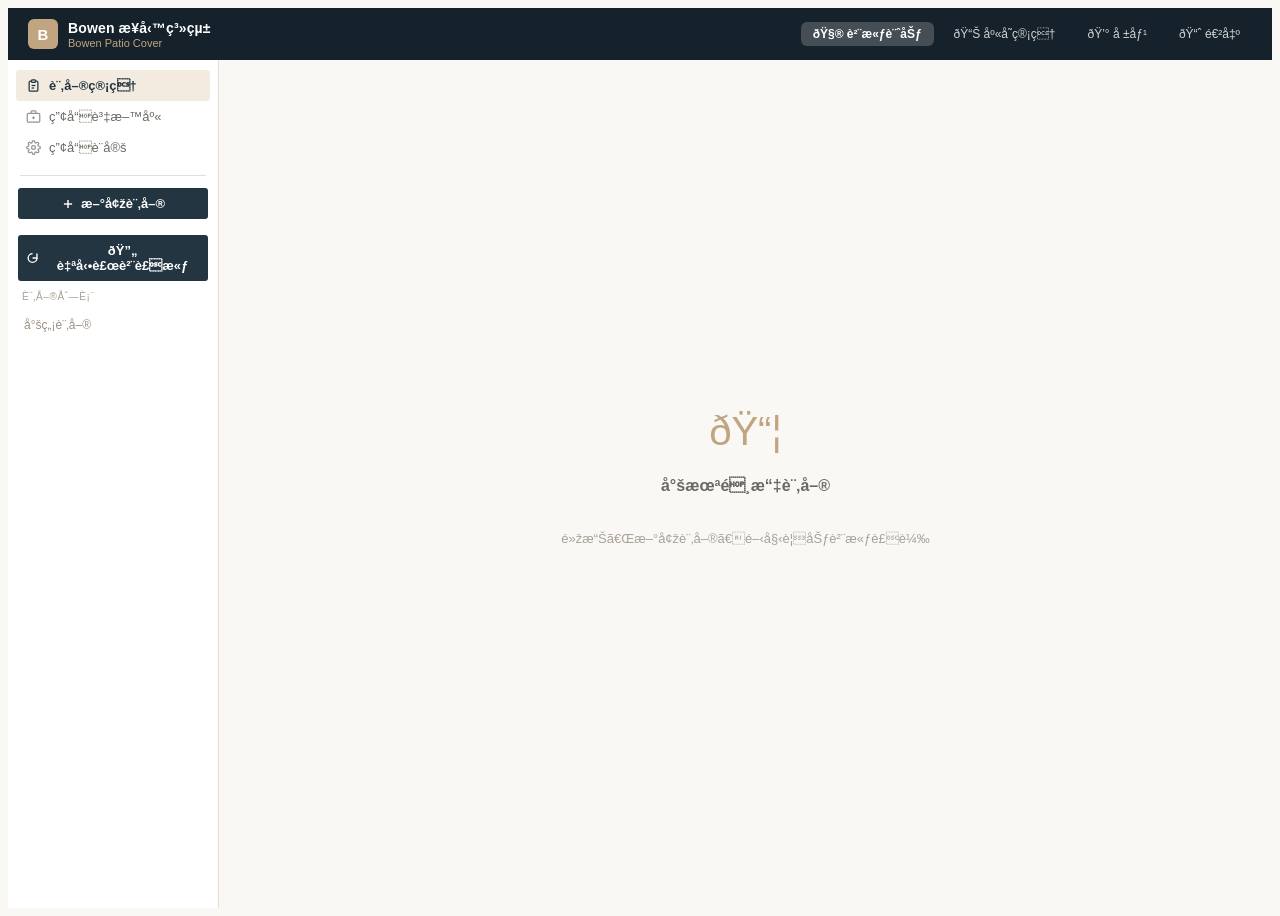
==== commit c825b730: "Fix theme link order in index.html" ====
--- a/index.html
+++ b/index.html
@@ -1,6 +1,6 @@
 <!DOCTYPE html>
 <html lang="zh-TW">
-<head><link rel="stylesheet" href="bowen-theme.css"><style>
+<head><style>
 <meta charset="UTF-8">
 <meta name="viewport" content="width=device-width, initial-scale=1.0">
 <title>貨櫃裝載計劃 | Bowen Patio Cover</title>
@@ -519,7 +519,7 @@
 
   .content { padding: 14px; }
 }
-</style>
+</style><link rel="stylesheet" href="bowen-theme.css">
 </head>
 <body>
 
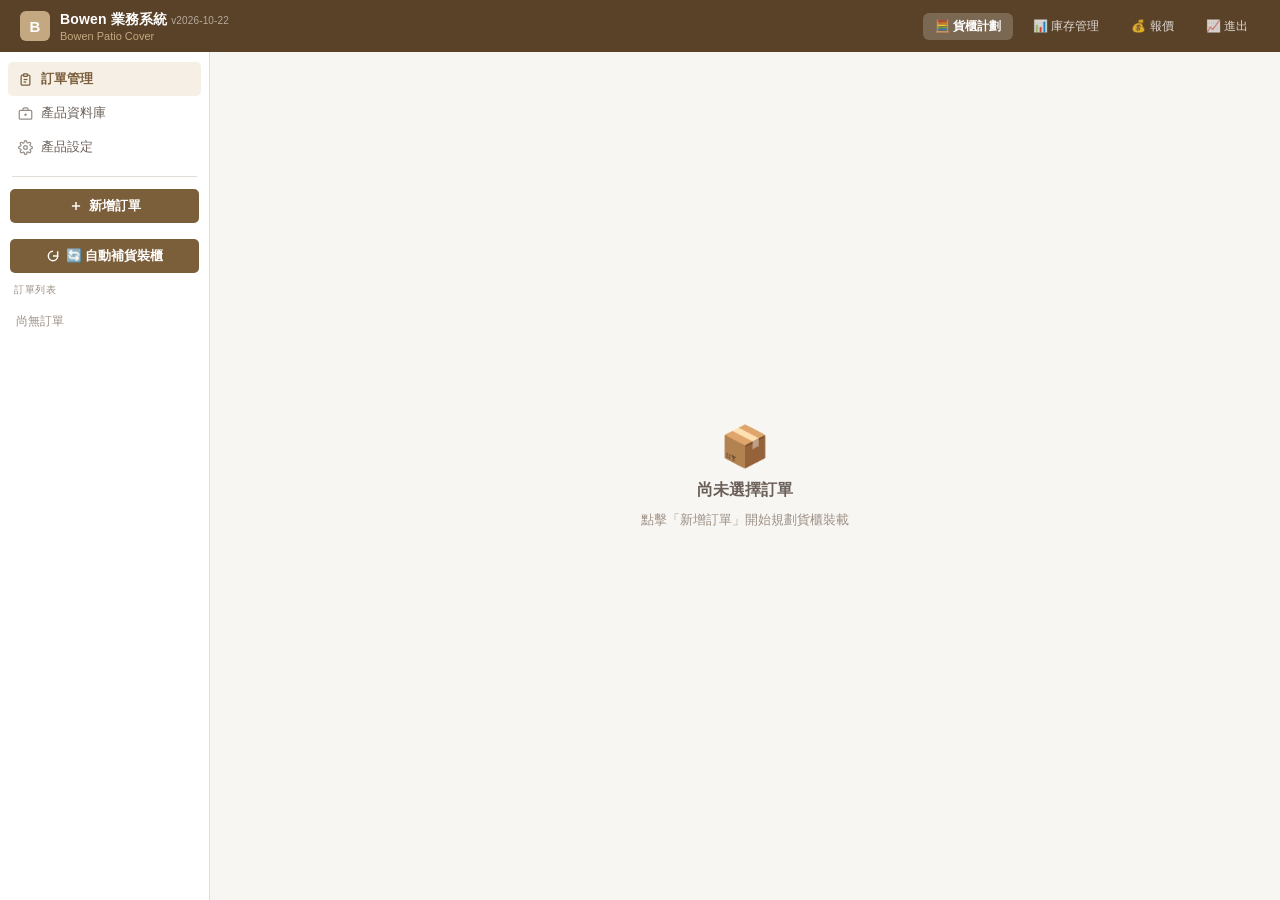
==== commit df859c73: "Add files via upload" ====
--- a/index.html
+++ b/index.html
@@ -1,6 +1,6 @@
 <!DOCTYPE html>
 <html lang="zh-TW">
-<head><style>
+<head>
 <meta charset="UTF-8">
 <meta name="viewport" content="width=device-width, initial-scale=1.0">
 <title>貨櫃裝載計劃 | Bowen Patio Cover</title>
@@ -519,7 +519,7 @@
 
   .content { padding: 14px; }
 }
-</style><link rel="stylesheet" href="bowen-theme.css">
+</style>
 </head>
 <body>
 
@@ -528,7 +528,7 @@
   <div class="topnav-logo">
     <div class="logo-mark">B</div>
     <div>
-      <div class="logo-text">Bowen 業務系統</div>
+      <div class="logo-text">Bowen 業務系統 <span style="font-size:10px;opacity:.55;font-weight:400">v2026-10-22</span></div>
       <div class="logo-sub">Bowen Patio Cover</div>
     </div>
   </div>
@@ -651,9 +651,35 @@
   ceilClear:30, // cm kept free below the ceiling (no stacking into this zone)
   doorClear:20  // cm kept free at the door end (length axis)
 };
+// ── Fill in missing profile dimensions from a sibling of the same profile ──
+// Extrusions of one profile share a cross-section and weigh a constant kg per
+// metre, so for any length that is missing its figures we can work them out
+// exactly from a length that has them. Nothing is guessed: cross-section is
+// copied from the sibling and weight is that sibling's kg/m times this length.
+function deriveMissingDims(list){
+  const bySku = {};
+  list.forEach(p => { if (p.l>0 && p.w>0 && p.h>0) (bySku[p.base_sku]=bySku[p.base_sku]||[]).push(p); });
+  let filled = 0;
+  list.forEach(p => {
+    if (p.l>0 && p.w>0 && p.h>0) return;          // already measured
+    const sibs = bySku[p.base_sku];
+    if (!sibs || !sibs.length || !(p.size_ft>0)) return;
+    const ref = sibs[0];
+    const len = p.size_ft * 30.48;                 // ft -> cm, exact
+    p.l = Math.round(len*10)/10;
+    p.w = ref.w; p.h = ref.h;                      // same profile, same cross-section
+    if (!p.wt && ref.wt>0 && ref.l>0) p.wt = Math.round((ref.wt/ref.l)*p.l*1000)/1000;
+    p.has_dims = true;
+    p.dims_derived = true;                         // marked so it can be shown as inferred
+    filled++;
+  });
+  return filled;
+}
 const PALETTE = ['#4E9AF1','#F1A24E','#58D68D','#EC7063','#A569BD','#F4D03F','#48C9B0','#F0884E','#5B8DEF','#A9D86E','#E87DAD','#7FD4C1'];
 
 const PRODUCTS = [{"sku": "A01B-24ft", "base_sku": "A01B", "name_en": "4\" 4 in 1 Black (24ft)", "name_zh": "4吋 4合1黑色 (24ft)", "desc": "4吋 4合1黑色 (24ft)", "category": "PATIO COVER PROFILES", "unit": "pcs", "size_ft": 24, "l": 731.5, "w": 12.1, "h": 12.1, "wt": 37.893, "has_dims": true, "min_stock": 5, "stock": 15, "pcs_per_bundle": 1}, {"sku": "A01B-22ft", "base_sku": "A01B", "name_en": "4\" 4 in 1 Black (22ft)", "name_zh": "4吋 4合1黑色 (22ft)", "desc": "4吋 4合1黑色 (22ft)", "category": "PATIO COVER PROFILES", "unit": "pcs", "size_ft": 22, "l": 670.6, "w": 12.1, "h": 12.1, "wt": 34.735, "has_dims": true, "min_stock": 5, "stock": 10, "pcs_per_bundle": 1}, {"sku": "A01B-20ft", "base_sku": "A01B", "name_en": "4\" 4 in 1 Black (20ft)", "name_zh": "4吋 4合1黑色 (20ft)", "desc": "4吋 4合1黑色 (20ft)", "category": "PATIO COVER PROFILES", "unit": "pcs", "size_ft": 20, "l": 609.6, "w": 12.1, "h": 12.1, "wt": 31.577, "has_dims": true, "min_stock": 5, "stock": 25, "pcs_per_bundle": 1}, {"sku": "A01B-18ft", "base_sku": "A01B", "name_en": "4\" 4 in 1 Black (18ft)", "name_zh": "4吋 4合1黑色 (18ft)", "desc": "4吋 4合1黑色 (18ft)", "category": "PATIO COVER PROFILES", "unit": "pcs", "size_ft": 18, "l": 548.6, "w": 12.1, "h": 12.1, "wt": 28.42, "has_dims": true, "min_stock": 5, "stock": 13, "pcs_per_bundle": 1}, {"sku": "A01B-16ft", "base_sku": "A01B", "name_en": "4\" 4 in 1 Black (16ft)", "name_zh": "4吋 4合1黑色 (16ft)", "desc": "4吋 4合1黑色 (16ft)", "category": "PATIO COVER PROFILES", "unit": "pcs", "size_ft": 16, "l": 487.7, "w": 12.1, "h": 12.1, "wt": 25.262, "has_dims": true, "min_stock": 5, "stock": 0, "pcs_per_bundle": 1}, {"sku": "A01B-14ft", "base_sku": "A01B", "name_en": "4\" 4 in 1 Black (14ft)", "name_zh": "4吋 4合1黑色 (14ft)", "desc": "4吋 4合1黑色 (14ft)", "category": "PATIO COVER PROFILES", "unit": "pcs", "size_ft": 14, "l": 426.7, "w": 12.1, "h": 12.1, "wt": 22.104, "has_dims": true, "min_stock": 5, "stock": 14, "pcs_per_bundle": 1}, {"sku": "A01B-12ft", "base_sku": "A01B", "name_en": "4\" 4 in 1 Black (12ft)", "name_zh": "4吋 4合1黑色 (12ft)", "desc": "4吋 4合1黑色 (12ft)", "category": "PATIO COVER PROFILES", "unit": "pcs", "size_ft": 12, "l": 0.0, "w": 0.0, "h": 0.0, "wt": 0.0, "has_dims": false, "min_stock": 5, "stock": 0, "pcs_per_bundle": 1}, {"sku": "A01B-11ft", "base_sku": "A01B", "name_en": "4\" 4 in 1 Black (11ft)", "name_zh": "4吋 4合1黑色 (11ft)", "desc": "4吋 4合1黑色 (11ft)", "category": "PATIO COVER PROFILES", "unit": "pcs", "size_ft": 11, "l": 0, "w": 0, "h": 0, "wt": 0, "has_dims": false, "min_stock": 5, "stock": 0, "pcs_per_bundle": 1}, {"sku": "A01B-10ft", "base_sku": "A01B", "name_en": "4\" 4 in 1 Black (10ft)", "name_zh": "4吋 4合1黑色 (10ft)", "desc": "4吋 4合1黑色 (10ft)", "category": "PATIO COVER PROFILES", "unit": "pcs", "size_ft": 10, "l": 0.0, "w": 0.0, "h": 0.0, "wt": 0.0, "has_dims": false, "min_stock": 5, "stock": 0, "pcs_per_bundle": 1}, {"sku": "A01B-8ft", "base_sku": "A01B", "name_en": "4\" 4 in 1 Black (8ft)", "name_zh": "4吋 4合1黑色 (8ft)", "desc": "4吋 4合1黑色 (8ft)", "category": "PATIO COVER PROFILES", "unit": "pcs", "size_ft": 8, "l": 0.0, "w": 0.0, "h": 0.0, "wt": 0.0, "has_dims": false, "min_stock": 5, "stock": 0, "pcs_per_bundle": 1}, {"sku": "A01B-7ft", "base_sku": "A01B", "name_en": "4\" 4 in 1 Black (7ft)", "name_zh": "4吋 4合1黑色 (7ft)", "desc": "4吋 4合1黑色 (7ft)", "category": "PATIO COVER PROFILES", "unit": "pcs", "size_ft": 7, "l": 0, "w": 0, "h": 0, "wt": 0, "has_dims": false, "min_stock": 5, "stock": 0, "pcs_per_bundle": 1}, {"sku": "A01B-6ft", "base_sku": "A01B", "name_en": "4\" 4 in 1 Black (6ft)", "name_zh": "4吋 4合1黑色 (6ft)", "desc": "4吋 4合1黑色 (6ft)", "category": "PATIO COVER PROFILES", "unit": "pcs", "size_ft": 6, "l": 0.0, "w": 0.0, "h": 0.0, "wt": 0.0, "has_dims": false, "min_stock": 5, "stock": 0, "pcs_per_bundle": 1}, {"sku": "A01B-4ft", "base_sku": "A01B", "name_en": "4\" 4 in 1 Black (4ft)", "name_zh": "4吋 4合1黑色 (4ft)", "desc": "4吋 4合1黑色 (4ft)", "category": "PATIO COVER PROFILES", "unit": "pcs", "size_ft": 4, "l": 0, "w": 0, "h": 0, "wt": 0, "has_dims": false, "min_stock": 5, "stock": 0, "pcs_per_bundle": 1}, {"sku": "A01B-2ft", "base_sku": "A01B", "name_en": "4\" 4 in 1 Black (2ft)", "name_zh": "4吋 4合1黑色 (2ft)", "desc": "4吋 4合1黑色 (2ft)", "category": "PATIO COVER PROFILES", "unit": "pcs", "size_ft": 2, "l": 0, "w": 0, "h": 0, "wt": 0, "has_dims": false, "min_stock": 5, "stock": 0, "pcs_per_bundle": 1}, {"sku": "A01B-1ft", "base_sku": "A01B", "name_en": "4\" 4 in 1 Black (1ft)", "name_zh": "4吋 4合1黑色 (1ft)", "desc": "4吋 4合1黑色 (1ft)", "category": "PATIO COVER PROFILES", "unit": "pcs", "size_ft": 1, "l": 0, "w": 0, "h": 0, "wt": 0, "has_dims": false, "min_stock": 5, "stock": 0, "pcs_per_bundle": 1}, {"sku": "A01W-24ft", "base_sku": "A01W", "name_en": "4\" 4 in 1 White (24ft)", "name_zh": "4吋 4合1白色 (24ft)", "desc": "4吋 4合1白色 (24ft)", "category": "PATIO COVER PROFILES", "unit": "pcs", "size_ft": 24, "l": 731.5, "w": 12.1, "h": 12.1, "wt": 37.893, "has_dims": true, "min_stock": 5, "stock": 0, "pcs_per_bundle": 1}, {"sku": "A01W-22ft", "base_sku": "A01W", "name_en": "4\" 4 in 1 White (22ft)", "name_zh": "4吋 4合1白色 (22ft)", "desc": "4吋 4合1白色 (22ft)", "category": "PATIO COVER PROFILES", "unit": "pcs", "size_ft": 22, "l": 670.6, "w": 12.1, "h": 12.1, "wt": 34.735, "has_dims": true, "min_stock": 5, "stock": 10, "pcs_per_bundle": 1}, {"sku": "A01W-20ft", "base_sku": "A01W", "name_en": "4\" 4 in 1 White (20ft)", "name_zh": "4吋 4合1白色 (20ft)", "desc": "4吋 4合1白色 (20ft)", "category": "PATIO COVER PROFILES", "unit": "pcs", "size_ft": 20, "l": 609.6, "w": 12.1, "h": 12.1, "wt": 31.577, "has_dims": true, "min_stock": 5, "stock": 15, "pcs_per_bundle": 1}, {"sku": "A01W-18ft", "base_sku": "A01W", "name_en": "4\" 4 in 1 White (18ft)", "name_zh": "4吋 4合1白色 (18ft)", "desc": "4吋 4合1白色 (18ft)", "category": "PATIO COVER PROFILES", "unit": "pcs", "size_ft": 18, "l": 548.6, "w": 12.1, "h": 12.1, "wt": 28.42, "has_dims": true, "min_stock": 5, "stock": 2, "pcs_per_bundle": 1}, {"sku": "A01W-16ft", "base_sku": "A01W", "name_en": "4\" 4 in 1 White (16ft)", "name_zh": "4吋 4合1白色 (16ft)", "desc": "4吋 4合1白色 (16ft)", "category": "PATIO COVER PROFILES", "unit": "pcs", "size_ft": 16, "l": 487.7, "w": 12.1, "h": 12.1, "wt": 25.262, "has_dims": true, "min_stock": 5, "stock": 0, "pcs_per_bundle": 1}, {"sku": "A01W-14ft", "base_sku": "A01W", "name_en": "4\" 4 in 1 White (14ft)", "name_zh": "4吋 4合1白色 (14ft)", "desc": "4吋 4合1白色 (14ft)", "category": "PATIO COVER PROFILES", "unit": "pcs", "size_ft": 14, "l": 426.7, "w": 12.1, "h": 12.1, "wt": 22.104, "has_dims": true, "min_stock": 5, "stock": 11, "pcs_per_bundle": 1}, {"sku": "A01W-12ft", "base_sku": "A01W", "name_en": "4\" 4 in 1 White (12ft)", "name_zh": "4吋 4合1白色 (12ft)", "desc": "4吋 4合1白色 (12ft)", "category": "PATIO COVER PROFILES", "unit": "pcs", "size_ft": 12, "l": 0.0, "w": 0.0, "h": 0.0, "wt": 0.0, "has_dims": false, "min_stock": 5, "stock": 0, "pcs_per_bundle": 1}, {"sku": "A01W-10ft", "base_sku": "A01W", "name_en": "4\" 4 in 1 White (10ft)", "name_zh": "4吋 4合1白色 (10ft)", "desc": "4吋 4合1白色 (10ft)", "category": "PATIO COVER PROFILES", "unit": "pcs", "size_ft": 10, "l": 0.0, "w": 0.0, "h": 0.0, "wt": 0.0, "has_dims": false, "min_stock": 5, "stock": 0, "pcs_per_bundle": 1}, {"sku": "A01W-9ft", "base_sku": "A01W", "name_en": "4\" 4 in 1 White (9ft)", "name_zh": "4吋 4合1白色 (9ft)", "desc": "4吋 4合1白色 (9ft)", "category": "PATIO COVER PROFILES", "unit": "pcs", "size_ft": 9, "l": 0, "w": 0, "h": 0, "wt": 0, "has_dims": false, "min_stock": 5, "stock": 0, "pcs_per_bundle": 1}, {"sku": "A01W-8ft", "base_sku": "A01W", "name_en": "4\" 4 in 1 White (8ft)", "name_zh": "4吋 4合1白色 (8ft)", "desc": "4吋 4合1白色 (8ft)", "category": "PATIO COVER PROFILES", "unit": "pcs", "size_ft": 8, "l": 0.0, "w": 0.0, "h": 0.0, "wt": 0.0, "has_dims": false, "min_stock": 5, "stock": 0, "pcs_per_bundle": 1}, {"sku": "A01W-6ft", "base_sku": "A01W", "name_en": "4\" 4 in 1 White (6ft)", "name_zh": "4吋 4合1白色 (6ft)", "desc": "4吋 4合1白色 (6ft)", "category": "PATIO COVER PROFILES", "unit": "pcs", "size_ft": 6, "l": 0.0, "w": 0.0, "h": 0.0, "wt": 0.0, "has_dims": false, "min_stock": 5, "stock": 0, "pcs_per_bundle": 1}, {"sku": "A01W-4ft", "base_sku": "A01W", "name_en": "4\" 4 in 1 White (4ft)", "name_zh": "4吋 4合1白色 (4ft)", "desc": "4吋 4合1白色 (4ft)", "category": "PATIO COVER PROFILES", "unit": "pcs", "size_ft": 4, "l": 0, "w": 0, "h": 0, "wt": 0, "has_dims": false, "min_stock": 5, "stock": 0, "pcs_per_bundle": 1}, {"sku": "A01W-2ft", "base_sku": "A01W", "name_en": "4\" 4 in 1 White (2ft)", "name_zh": "4吋 4合1白色 (2ft)", "desc": "4吋 4合1白色 (2ft)", "category": "PATIO COVER PROFILES", "unit": "pcs", "size_ft": 2, "l": 0, "w": 0, "h": 0, "wt": 0, "has_dims": false, "min_stock": 5, "stock": 0, "pcs_per_bundle": 1}, {"sku": "A02B-24ft", "base_sku": "A02B", "name_en": "6\" 4 in 1 Black (24ft)", "name_zh": "6吋 4合1黑色 (24ft)", "desc": "6吋 4合1黑色 (24ft)", "category": "PATIO COVER PROFILES", "unit": "pcs", "size_ft": 24, "l": 0.0, "w": 0.0, "h": 0.0, "wt": 0.0, "has_dims": false, "min_stock": 5, "stock": 0, "pcs_per_bundle": 1}, {"sku": "A02B-22ft", "base_sku": "A02B", "name_en": "6\" 4 in 1 Black (22ft)", "name_zh": "6吋 4合1黑色 (22ft)", "desc": "6吋 4合1黑色 (22ft)", "category": "PATIO COVER PROFILES", "unit": "pcs", "size_ft": 22, "l": 0.0, "w": 0.0, "h": 0.0, "wt": 0.0, "has_dims": false, "min_stock": 5, "stock": 0, "pcs_per_bundle": 1}, {"sku": "A02B-20ft", "base_sku": "A02B", "name_en": "6\" 4 in 1 Black (20ft)", "name_zh": "6吋 4合1黑色 (20ft)", "desc": "6吋 4合1黑色 (20ft)", "category": "PATIO COVER PROFILES", "unit": "pcs", "size_ft": 20, "l": 0.0, "w": 0.0, "h": 0.0, "wt": 0.0, "has_dims": false, "min_stock": 5, "stock": 0, "pcs_per_bundle": 1}, {"sku": "A02B-18ft", "base_sku": "A02B", "name_en": "6\" 4 in 1 Black (18ft)", "name_zh": "6吋 4合1黑色 (18ft)", "desc": "6吋 4合1黑色 (18ft)", "category": "PATIO COVER PROFILES", "unit": "pcs", "size_ft": 18, "l": 0.0, "w": 0.0, "h": 0.0, "wt": 0.0, "has_dims": false, "min_stock": 5, "stock": 0, "pcs_per_bundle": 1}, {"sku": "A02B-16ft", "base_sku": "A02B", "name_en": "6\" 4 in 1 Black (16ft)", "name_zh": "6吋 4合1黑色 (16ft)", "desc": "6吋 4合1黑色 (16ft)", "category": "PATIO COVER PROFILES", "unit": "pcs", "size_ft": 16, "l": 0.0, "w": 0.0, "h": 0.0, "wt": 0.0, "has_dims": false, "min_stock": 5, "stock": 0, "pcs_per_bundle": 1}, {"sku": "A02B-14ft", "base_sku": "A02B", "name_en": "6\" 4 in 1 Black (14ft)", "name_zh": "6吋 4合1黑色 (14ft)", "desc": "6吋 4合1黑色 (14ft)", "category": "PATIO COVER PROFILES", "unit": "pcs", "size_ft": 14, "l": 0.0, "w": 0.0, "h": 0.0, "wt": 0.0, "has_dims": false, "min_stock": 5, "stock": 0, "pcs_per_bundle": 1}, {"sku": "A02B-12ft", "base_sku": "A02B", "name_en": "6\" 4 in 1 Black (12ft)", "name_zh": "6吋 4合1黑色 (12ft)", "desc": "6吋 4合1黑色 (12ft)", "category": "PATIO COVER PROFILES", "unit": "pcs", "size_ft": 12, "l": 0.0, "w": 0.0, "h": 0.0, "wt": 0.0, "has_dims": false, "min_stock": 5, "stock": 0, "pcs_per_bundle": 1}, {"sku": "A02B-10ft", "base_sku": "A02B", "name_en": "6\" 4 in 1 Black (10ft)", "name_zh": "6吋 4合1黑色 (10ft)", "desc": "6吋 4合1黑色 (10ft)", "category": "PATIO COVER PROFILES", "unit": "pcs", "size_ft": 10, "l": 0.0, "w": 0.0, "h": 0.0, "wt": 0.0, "has_dims": false, "min_stock": 5, "stock": 0, "pcs_per_bundle": 1}, {"sku": "A02B-8ft", "base_sku": "A02B", "name_en": "6\" 4 in 1 Black (8ft)", "name_zh": "6吋 4合1黑色 (8ft)", "desc": "6吋 4合1黑色 (8ft)", "category": "PATIO COVER PROFILES", "unit": "pcs", "size_ft": 8, "l": 0.0, "w": 0.0, "h": 0.0, "wt": 0.0, "has_dims": false, "min_stock": 5, "stock": 0, "pcs_per_bundle": 1}, {"sku": "A02B-6ft", "base_sku": "A02B", "name_en": "6\" 4 in 1 Black (6ft)", "name_zh": "6吋 4合1黑色 (6ft)", "desc": "6吋 4合1黑色 (6ft)", "category": "PATIO COVER PROFILES", "unit": "pcs", "size_ft": 6, "l": 0.0, "w": 0.0, "h": 0.0, "wt": 0.0, "has_dims": false, "min_stock": 5, "stock": 0, "pcs_per_bundle": 1}, {"sku": "A02B-4ft", "base_sku": "A02B", "name_en": "6\" 4 in 1 Black (4ft)", "name_zh": "6吋 4合1黑色 (4ft)", "desc": "6吋 4合1黑色 (4ft)", "category": "PATIO COVER PROFILES", "unit": "pcs", "size_ft": 4, "l": 0, "w": 0, "h": 0, "wt": 0, "has_dims": false, "min_stock": 5, "stock": 0, "pcs_per_bundle": 1}, {"sku": "A02B-2ft", "base_sku": "A02B", "name_en": "6\" 4 in 1 Black (2ft)", "name_zh": "6吋 4合1黑色 (2ft)", "desc": "6吋 4合1黑色 (2ft)", "category": "PATIO COVER PROFILES", "unit": "pcs", "size_ft": 2, "l": 0, "w": 0, "h": 0, "wt": 0, "has_dims": false, "min_stock": 5, "stock": 0, "pcs_per_bundle": 1}, {"sku": "A02W-24ft", "base_sku": "A02W", "name_en": "6\" 4 in 1 White (24ft)", "name_zh": "6吋 4合1白色 (24ft)", "desc": "6吋 4合1白色 (24ft)", "category": "PATIO COVER PROFILES", "unit": "pcs", "size_ft": 24, "l": 0.0, "w": 0.0, "h": 0.0, "wt": 0.0, "has_dims": false, "min_stock": 5, "stock": 0, "pcs_per_bundle": 1}, {"sku": "A02W-22ft", "base_sku": "A02W", "name_en": "6\" 4 in 1 White (22ft)", "name_zh": "6吋 4合1白色 (22ft)", "desc": "6吋 4合1白色 (22ft)", "category": "PATIO COVER PROFILES", "unit": "pcs", "size_ft": 22, "l": 0.0, "w": 0.0, "h": 0.0, "wt": 0.0, "has_dims": false, "min_stock": 5, "stock": 0, "pcs_per_bundle": 1}, {"sku": "A02W-20ft", "base_sku": "A02W", "name_en": "6\" 4 in 1 White (20ft)", "name_zh": "6吋 4合1白色 (20ft)", "desc": "6吋 4合1白色 (20ft)", "category": "PATIO COVER PROFILES", "unit": "pcs", "size_ft": 20, "l": 0.0, "w": 0.0, "h": 0.0, "wt": 0.0, "has_dims": false, "min_stock": 5, "stock": 0, "pcs_per_bundle": 1}, {"sku": "A02W-18ft", "base_sku": "A02W", "name_en": "6\" 4 in 1 White (18ft)", "name_zh": "6吋 4合1白色 (18ft)", "desc": "6吋 4合1白色 (18ft)", "category": "PATIO COVER PROFILES", "unit": "pcs", "size_ft": 18, "l": 0.0, "w": 0.0, "h": 0.0, "wt": 0.0, "has_dims": false, "min_stock": 5, "stock": 0, "pcs_per_bundle": 1}, {"sku": "A02W-17ft", "base_sku": "A02W", "name_en": "6\" 4 in 1 White (17ft)", "name_zh": "6吋 4合1白色 (17ft)", "desc": "6吋 4合1白色 (17ft)", "category": "PATIO COVER PROFILES", "unit": "pcs", "size_ft": 17, "l": 0, "w": 0, "h": 0, "wt": 0, "has_dims": false, "min_stock": 5, "stock": 0, "pcs_per_bundle": 1}, {"sku": "A02W-16ft", "base_sku": "A02W", "name_en": "6\" 4 in 1 White (16ft)", "name_zh": "6吋 4合1白色 (16ft)", "desc": "6吋 4合1白色 (16ft)", "category": "PATIO COVER PROFILES", "unit": "pcs", "size_ft": 16, "l": 0.0, "w": 0.0, "h": 0.0, "wt": 0.0, "has_dims": false, "min_stock": 5, "stock": 0, "pcs_per_bundle": 1}, {"sku": "A02W-14ft", "base_sku": "A02W", "name_en": "6\" 4 in 1 White (14ft)", "name_zh": "6吋 4合1白色 (14ft)", "desc": "6吋 4合1白色 (14ft)", "category": "PATIO COVER PROFILES", "unit": "pcs", "size_ft": 14, "l": 0.0, "w": 0.0, "h": 0.0, "wt": 0.0, "has_dims": false, "min_stock": 5, "stock": 0, "pcs_per_bundle": 1}, {"sku": "A02W-12ft", "base_sku": "A02W", "name_en": "6\" 4 in 1 White (12ft)", "name_zh": "6吋 4合1白色 (12ft)", "desc": "6吋 4合1白色 (12ft)", "category": "PATIO COVER PROFILES", "unit": "pcs", "size_ft": 12, "l": 0.0, "w": 0.0, "h": 0.0, "wt": 0.0, "has_dims": false, "min_stock": 5, "stock": 0, "pcs_per_bundle": 1}, {"sku": "A02W-10ft", "base_sku": "A02W", "name_en": "6\" 4 in 1 White (10ft)", "name_zh": "6吋 4合1白色 (10ft)", "desc": "6吋 4合1白色 (10ft)", "category": "PATIO COVER PROFILES", "unit": "pcs", "size_ft": 10, "l": 0.0, "w": 0.0, "h": 0.0, "wt": 0.0, "has_dims": false, "min_stock": 5, "stock": 0, "pcs_per_bundle": 1}, {"sku": "A02W-8ft", "base_sku": "A02W", "name_en": "6\" 4 in 1 White (8ft)", "name_zh": "6吋 4合1白色 (8ft)", "desc": "6吋 4合1白色 (8ft)", "category": "PATIO COVER PROFILES", "unit": "pcs", "size_ft": 8, "l": 0.0, "w": 0.0, "h": 0.0, "wt": 0.0, "has_dims": false, "min_stock": 5, "stock": 0, "pcs_per_bundle": 1}, {"sku": "A02W-6ft", "base_sku": "A02W", "name_en": "6\" 4 in 1 White (6ft)", "name_zh": "6吋 4合1白色 (6ft)", "desc": "6吋 4合1白色 (6ft)", "category": "PATIO COVER PROFILES", "unit": "pcs", "size_ft": 6, "l": 0.0, "w": 0.0, "h": 0.0, "wt": 0.0, "has_dims": false, "min_stock": 5, "stock": 0, "pcs_per_bundle": 1}, {"sku": "A02W-4ft", "base_sku": "A02W", "name_en": "6\" 4 in 1 White (4ft)", "name_zh": "6吋 4合1白色 (4ft)", "desc": "6吋 4合1白色 (4ft)", "category": "PATIO COVER PROFILES", "unit": "pcs", "size_ft": 4, "l": 0, "w": 0, "h": 0, "wt": 0, "has_dims": false, "min_stock": 5, "stock": 0, "pcs_per_bundle": 1}, {"sku": "A03B-24ft", "base_sku": "A03B", "name_en": "3 in 1 (no I beam) Black (24ft)", "name_zh": "3合1(無工字梁)黑色 (24ft)", "desc": "3合1(無工字梁)黑色 (24ft)", "category": "PATIO COVER PROFILES", "unit": "pcs", "size_ft": 24, "l": 0.0, "w": 0.0, "h": 0.0, "wt": 0.0, "has_dims": false, "min_stock": 5, "stock": 0, "pcs_per_bundle": 1}, {"sku": "A03B-22ft", "base_sku": "A03B", "name_en": "3 in 1 (no I beam) Black (22ft)", "name_zh": "3合1(無工字梁)黑色 (22ft)", "desc": "3合1(無工字梁)黑色 (22ft)", "category": "PATIO COVER PROFILES", "unit": "pcs", "size_ft": 22, "l": 0.0, "w": 0.0, "h": 0.0, "wt": 0.0, "has_dims": false, "min_stock": 5, "stock": 0, "pcs_per_bundle": 1}, {"sku": "A03B-20ft", "base_sku": "A03B", "name_en": "3 in 1 (no I beam) Black (20ft)", "name_zh": "3合1(無工字梁)黑色 (20ft)", "desc": "3合1(無工字梁)黑色 (20ft)", "category": "PATIO COVER PROFILES", "unit": "pcs", "size_ft": 20, "l": 0.0, "w": 0.0, "h": 0.0, "wt": 0.0, "has_dims": false, "min_stock": 5, "stock": 0, "pcs_per_bundle": 1}, {"sku": "A03B-18ft", "base_sku": "A03B", "name_en": "3 in 1 (no I beam) Black (18ft)", "name_zh": "3合1(無工字梁)黑色 (18ft)", "desc": "3合1(無工字梁)黑色 (18ft)", "category": "PATIO COVER PROFILES", "unit": "pcs", "size_ft": 18, "l": 0.0, "w": 0.0, "h": 0.0, "wt": 0.0, "has_dims": false, "min_stock": 5, "stock": 0, "pcs_per_bundle": 1}, {"sku": "A03B-16ft", "base_sku": "A03B", "name_en": "3 in 1 (no I beam) Black (16ft)", "name_zh": "3合1(無工字梁)黑色 (16ft)", "desc": "3合1(無工字梁)黑色 (16ft)", "category": "PATIO COVER PROFILES", "unit": "pcs", "size_ft": 16, "l": 0.0, "w": 0.0, "h": 0.0, "wt": 0.0, "has_dims": false, "min_stock": 5, "stock": 0, "pcs_per_bundle": 1}, {"sku": "A03B-14ft", "base_sku": "A03B", "name_en": "3 in 1 (no I beam) Black (14ft)", "name_zh": "3合1(無工字梁)黑色 (14ft)", "desc": "3合1(無工字梁)黑色 (14ft)", "category": "PATIO COVER PROFILES", "unit": "pcs", "size_ft": 14, "l": 0.0, "w": 0.0, "h": 0.0, "wt": 0.0, "has_dims": false, "min_stock": 5, "stock": 0, "pcs_per_bundle": 1}, {"sku": "A03B-12ft", "base_sku": "A03B", "name_en": "3 in 1 (no I beam) Black (12ft)", "name_zh": "3合1(無工字梁)黑色 (12ft)", "desc": "3合1(無工字梁)黑色 (12ft)", "category": "PATIO COVER PROFILES", "unit": "pcs", "size_ft": 12, "l": 0.0, "w": 0.0, "h": 0.0, "wt": 0.0, "has_dims": false, "min_stock": 5, "stock": 0, "pcs_per_bundle": 1}, {"sku": "A03B-10ft", "base_sku": "A03B", "name_en": "3 in 1 (no I beam) Black (10ft)", "name_zh": "3合1(無工字梁)黑色 (10ft)", "desc": "3合1(無工字梁)黑色 (10ft)", "category": "PATIO COVER PROFILES", "unit": "pcs", "size_ft": 10, "l": 0.0, "w": 0.0, "h": 0.0, "wt": 0.0, "has_dims": false, "min_stock": 5, "stock": 0, "pcs_per_bundle": 1}, {"sku": "A03B-8ft", "base_sku": "A03B", "name_en": "3 in 1 (no I beam) Black (8ft)", "name_zh": "3合1(無工字梁)黑色 (8ft)", "desc": "3合1(無工字梁)黑色 (8ft)", "category": "PATIO COVER PROFILES", "unit": "pcs", "size_ft": 8, "l": 0.0, "w": 0.0, "h": 0.0, "wt": 0.0, "has_dims": false, "min_stock": 5, "stock": 0, "pcs_per_bundle": 1}, {"sku": "A03B-6ft", "base_sku": "A03B", "name_en": "3 in 1 (no I beam) Black (6ft)", "name_zh": "3合1(無工字梁)黑色 (6ft)", "desc": "3合1(無工字梁)黑色 (6ft)", "category": "PATIO COVER PROFILES", "unit": "pcs", "size_ft": 6, "l": 0.0, "w": 0.0, "h": 0.0, "wt": 0.0, "has_dims": false, "min_stock": 5, "stock": 0, "pcs_per_bundle": 1}, {"sku": "A03B-4ft", "base_sku": "A03B", "name_en": "3 in 1 (no I beam) Black (4ft)", "name_zh": "3合1(無工字梁)黑色 (4ft)", "desc": "3合1(無工字梁)黑色 (4ft)", "category": "PATIO COVER PROFILES", "unit": "pcs", "size_ft": 4, "l": 0, "w": 0, "h": 0, "wt": 0, "has_dims": false, "min_stock": 5, "stock": 0, "pcs_per_bundle": 1}, {"sku": "A03B-2ft", "base_sku": "A03B", "name_en": "3 in 1 (no I beam) Black (2ft)", "name_zh": "3合1(無工字梁)黑色 (2ft)", "desc": "3合1(無工字梁)黑色 (2ft)", "category": "PATIO COVER PROFILES", "unit": "pcs", "size_ft": 2, "l": 0, "w": 0, "h": 0, "wt": 0, "has_dims": false, "min_stock": 5, "stock": 0, "pcs_per_bundle": 1}, {"sku": "A03W-24ft", "base_sku": "A03W", "name_en": "3 in 1 (no I beam) White (24ft)", "name_zh": "3合1(無工字梁)白色 (24ft)", "desc": "3合1(無工字梁)白色 (24ft)", "category": "PATIO COVER PROFILES", "unit": "pcs", "size_ft": 24, "l": 0.0, "w": 0.0, "h": 0.0, "wt": 0.0, "has_dims": false, "min_stock": 5, "stock": 0, "pcs_per_bundle": 1}, {"sku": "A03W-22ft", "base_sku": "A03W", "name_en": "3 in 1 (no I beam) White (22ft)", "name_zh": "3合1(無工字梁)白色 (22ft)", "desc": "3合1(無工字梁)白色 (22ft)", "category": "PATIO COVER PROFILES", "unit": "pcs", "size_ft": 22, "l": 0.0, "w": 0.0, "h": 0.0, "wt": 0.0, "has_dims": false, "min_stock": 5, "stock": 0, "pcs_per_bundle": 1}, {"sku": "A03W-20ft", "base_sku": "A03W", "name_en": "3 in 1 (no I beam) White (20ft)", "name_zh": "3合1(無工字梁)白色 (20ft)", "desc": "3合1(無工字梁)白色 (20ft)", "category": "PATIO COVER PROFILES", "unit": "pcs", "size_ft": 20, "l": 0.0, "w": 0.0, "h": 0.0, "wt": 0.0, "has_dims": false, "min_stock": 5, "stock": 0, "pcs_per_bundle": 1}, {"sku": "A03W-18ft", "base_sku": "A03W", "name_en": "3 in 1 (no I beam) White (18ft)", "name_zh": "3合1(無工字梁)白色 (18ft)", "desc": "3合1(無工字梁)白色 (18ft)", "category": "PATIO COVER PROFILES", "unit": "pcs", "size_ft": 18, "l": 0.0, "w": 0.0, "h": 0.0, "wt": 0.0, "has_dims": false, "min_stock": 5, "stock": 0, "pcs_per_bundle": 1}, {"sku": "A03W-16ft", "base_sku": "A03W", "name_en": "3 in 1 (no I beam) White (16ft)", "name_zh": "3合1(無工字梁)白色 (16ft)", "desc": "3合1(無工字梁)白色 (16ft)", "category": "PATIO COVER PROFILES", "unit": "pcs", "size_ft": 16, "l": 0.0, "w": 0.0, "h": 0.0, "wt": 0.0, "has_dims": false, "min_stock": 5, "stock": 0, "pcs_per_bundle": 1}, {"sku": "A03W-14ft", "base_sku": "A03W", "name_en": "3 in 1 (no I beam) White (14ft)", "name_zh": "3合1(無工字梁)白色 (14ft)", "desc": "3合1(無工字梁)白色 (14ft)", "category": "PATIO COVER PROFILES", "unit": "pcs", "size_ft": 14, "l": 0.0, "w": 0.0, "h": 0.0, "wt": 0.0, "has_dims": false, "min_stock": 5, "stock": 0, "pcs_per_bundle": 1}, {"sku": "A03W-12ft", "base_sku": "A03W", "name_en": "3 in 1 (no I beam) White (12ft)", "name_zh": "3合1(無工字梁)白色 (12ft)", "desc": "3合1(無工字梁)白色 (12ft)", "category": "PATIO COVER PROFILES", "unit": "pcs", "size_ft": 12, "l": 0.0, "w": 0.0, "h": 0.0, "wt": 0.0, "has_dims": false, "min_stock": 5, "stock": 0, "pcs_per_bundle": 1}, {"sku": "A03W-10ft", "base_sku": "A03W", "name_en": "3 in 1 (no I beam) White (10ft)", "name_zh": "3合1(無工字梁)白色 (10ft)", "desc": "3合1(無工字梁)白色 (10ft)", "category": "PATIO COVER PROFILES", "unit": "pcs", "size_ft": 10, "l": 0.0, "w": 0.0, "h": 0.0, "wt": 0.0, "has_dims": false, "min_stock": 5, "stock": 0, "pcs_per_bundle": 1}, {"sku": "A03W-8ft", "base_sku": "A03W", "name_en": "3 in 1 (no I beam) White (8ft)", "name_zh": "3合1(無工字梁)白色 (8ft)", "desc": "3合1(無工字梁)白色 (8ft)", "category": "PATIO COVER PROFILES", "unit": "pcs", "size_ft": 8, "l": 0.0, "w": 0.0, "h": 0.0, "wt": 0.0, "has_dims": false, "min_stock": 5, "stock": 0, "pcs_per_bundle": 1}, {"sku": "A03W-6ft", "base_sku": "A03W", "name_en": "3 in 1 (no I beam) White (6ft)", "name_zh": "3合1(無工字梁)白色 (6ft)", "desc": "3合1(無工字梁)白色 (6ft)", "category": "PATIO COVER PROFILES", "unit": "pcs", "size_ft": 6, "l": 0.0, "w": 0.0, "h": 0.0, "wt": 0.0, "has_dims": false, "min_stock": 5, "stock": 0, "pcs_per_bundle": 1}, {"sku": "A03W-4ft", "base_sku": "A03W", "name_en": "3 in 1 (no I beam) White (4ft)", "name_zh": "3合1(無工字梁)白色 (4ft)", "desc": "3合1(無工字梁)白色 (4ft)", "category": "PATIO COVER PROFILES", "unit": "pcs", "size_ft": 4, "l": 0, "w": 0, "h": 0, "wt": 0, "has_dims": false, "min_stock": 5, "stock": 0, "pcs_per_bundle": 1}, {"sku": "A03W-2ft", "base_sku": "A03W", "name_en": "3 in 1 (no I beam) White (2ft)", "name_zh": "3合1(無工字梁)白色 (2ft)", "desc": "3合1(無工字梁)白色 (2ft)", "category": "PATIO COVER PROFILES", "unit": "pcs", "size_ft": 2, "l": 0, "w": 0, "h": 0, "wt": 0, "has_dims": false, "min_stock": 5, "stock": 0, "pcs_per_bundle": 1}, {"sku": "PCW09-B-24ft", "base_sku": "PCW09-B", "name_en": "8\" Double I Beam Black (24ft)", "name_zh": "8吋工字梁 黑色 (24ft)", "desc": "8吋工字梁 黑色 (24ft)", "category": "PATIO COVER PROFILES", "unit": "pcs", "size_ft": 24, "l": 731.5, "w": 7.6, "h": 20.3, "wt": 45.135, "has_dims": true, "min_stock": 5, "stock": 15, "pcs_per_bundle": 1}, {"sku": "PCW09-B-22ft", "base_sku": "PCW09-B", "name_en": "8\" Double I Beam Black (22ft)", "name_zh": "8吋工字梁 黑色 (22ft)", "desc": "8吋工字梁 黑色 (22ft)", "category": "PATIO COVER PROFILES", "unit": "pcs", "size_ft": 22, "l": 670.6, "w": 7.6, "h": 20.3, "wt": 41.374, "has_dims": true, "min_stock": 5, "stock": 14, "pcs_per_bundle": 1}, {"sku": "PCW09-B-20ft", "base_sku": "PCW09-B", "name_en": "8\" Double I Beam Black (20ft)", "name_zh": "8吋工字梁 黑色 (20ft)", "desc": "8吋工字梁 黑色 (20ft)", "category": "PATIO COVER PROFILES", "unit": "pcs", "size_ft": 20, "l": 609.6, "w": 7.6, "h": 20.3, "wt": 37.612, "has_dims": true, "min_stock": 5, "stock": 5, "pcs_per_bundle": 1}, {"sku": "PCW09-B-18ft", "base_sku": "PCW09-B", "name_en": "8\" Double I Beam Black (18ft)", "name_zh": "8吋工字梁 黑色 (18ft)", "desc": "8吋工字梁 黑色 (18ft)", "category": "PATIO COVER PROFILES", "unit": "pcs", "size_ft": 18, "l": 548.6, "w": 7.6, "h": 20.3, "wt": 33.851, "has_dims": true, "min_stock": 5, "stock": 15, "pcs_per_bundle": 1}, {"sku": "PCW09-B-16ft", "base_sku": "PCW09-B", "name_en": "8\" Double I Beam Black (16ft)", "name_zh": "8吋工字梁 黑色 (16ft)", "desc": "8吋工字梁 黑色 (16ft)", "category": "PATIO COVER PROFILES", "unit": "pcs", "size_ft": 16, "l": 487.7, "w": 7.6, "h": 20.3, "wt": 30.09, "has_dims": true, "min_stock": 5, "stock": 0, "pcs_per_bundle": 1}, {"sku": "PCW09-B-14ft", "base_sku": "PCW09-B", "name_en": "8\" Double I Beam Black (14ft)", "name_zh": "8吋工字梁 黑色 (14ft)", "desc": "8吋工字梁 黑色 (14ft)", "category": "PATIO COVER PROFILES", "unit": "pcs", "size_ft": 14, "l": 426.7, "w": 7.6, "h": 20.3, "wt": 26.329, "has_dims": true, "min_stock": 5, "stock": 0, "pcs_per_bundle": 1}, {"sku": "PCW09-B-12ft", "base_sku": "PCW09-B", "name_en": "8\" Double I Beam Black (12ft)", "name_zh": "8吋工字梁 黑色 (12ft)", "desc": "8吋工字梁 黑色 (12ft)", "category": "PATIO COVER PROFILES", "unit": "pcs", "size_ft": 12, "l": 0.0, "w": 0.0, "h": 0.0, "wt": 0.0, "has_dims": false, "min_stock": 5, "stock": 0, "pcs_per_bundle": 1}, {"sku": "PCW09-B-10ft", "base_sku": "PCW09-B", "name_en": "8\" Double I Beam Black (10ft)", "name_zh": "8吋工字梁 黑色 (10ft)", "desc": "8吋工字梁 黑色 (10ft)", "category": "PATIO COVER PROFILES", "unit": "pcs", "size_ft": 10, "l": 0.0, "w": 0.0, "h": 0.0, "wt": 0.0, "has_dims": false, "min_stock": 5, "stock": 0, "pcs_per_bundle": 1}, {"sku": "PCW09-B-8ft", "base_sku": "PCW09-B", "name_en": "8\" Double I Beam Black (8ft)", "name_zh": "8吋工字梁 黑色 (8ft)", "desc": "8吋工字梁 黑色 (8ft)", "category": "PATIO COVER PROFILES", "unit": "pcs", "size_ft": 8, "l": 0.0, "w": 0.0, "h": 0.0, "wt": 0.0, "has_dims": false, "min_stock": 5, "stock": 0, "pcs_per_bundle": 1}, {"sku": "PCW09-B-6ft", "base_sku": "PCW09-B", "name_en": "8\" Double I Beam Black (6ft)", "name_zh": "8吋工字梁 黑色 (6ft)", "desc": "8吋工字梁 黑色 (6ft)", "category": "PATIO COVER PROFILES", "unit": "pcs", "size_ft": 6, "l": 0.0, "w": 0.0, "h": 0.0, "wt": 0.0, "has_dims": false, "min_stock": 5, "stock": 0, "pcs_per_bundle": 1}, {"sku": "PCW09-B-4ft", "base_sku": "PCW09-B", "name_en": "8\" Double I Beam Black (4ft)", "name_zh": "8吋工字梁 黑色 (4ft)", "desc": "8吋工字梁 黑色 (4ft)", "category": "PATIO COVER PROFILES", "unit": "pcs", "size_ft": 4, "l": 0, "w": 0, "h": 0, "wt": 0, "has_dims": false, "min_stock": 5, "stock": 0, "pcs_per_bundle": 1}, {"sku": "PCW09-B-2ft", "base_sku": "PCW09-B", "name_en": "8\" Double I Beam Black (2ft)", "name_zh": "8吋工字梁 黑色 (2ft)", "desc": "8吋工字梁 黑色 (2ft)", "category": "PATIO COVER PROFILES", "unit": "pcs", "size_ft": 2, "l": 0, "w": 0, "h": 0, "wt": 0, "has_dims": false, "min_stock": 5, "stock": 0, "pcs_per_bundle": 1}, {"sku": "PCW09-W-24ft", "base_sku": "PCW09-W", "name_en": "8\" Double I Beam White (24ft)", "name_zh": "8吋工字梁 白色 (24ft)", "desc": "8吋工字梁 白色 (24ft)", "category": "PATIO COVER PROFILES", "unit": "pcs", "size_ft": 24, "l": 731.5, "w": 7.6, "h": 20.3, "wt": 45.135, "has_dims": true, "min_stock": 5, "stock": 10, "pcs_per_bundle": 1}, {"sku": "PCW09-W-22ft", "base_sku": "PCW09-W", "name_en": "8\" Double I Beam White (22ft)", "name_zh": "8吋工字梁 白色 (22ft)", "desc": "8吋工字梁 白色 (22ft)", "category": "PATIO COVER PROFILES", "unit": "pcs", "size_ft": 22, "l": 670.6, "w": 7.6, "h": 20.3, "wt": 41.374, "has_dims": true, "min_stock": 5, "stock": 30, "pcs_per_bundle": 1}, {"sku": "PCW09-W-20ft", "base_sku": "PCW09-W", "name_en": "8\" Double I Beam White (20ft)", "name_zh": "8吋工字梁 白色 (20ft)", "desc": "8吋工字梁 白色 (20ft)", "category": "PATIO COVER PROFILES", "unit": "pcs", "size_ft": 20, "l": 609.6, "w": 7.6, "h": 20.3, "wt": 37.612, "has_dims": true, "min_stock": 5, "stock": 15, "pcs_per_bundle": 1}, {"sku": "PCW09-W-18ft", "base_sku": "PCW09-W", "name_en": "8\" Double I Beam White (18ft)", "name_zh": "8吋工字梁 白色 (18ft)", "desc": "8吋工字梁 白色 (18ft)", "category": "PATIO COVER PROFILES", "unit": "pcs", "size_ft": 18, "l": 548.6, "w": 7.6, "h": 20.3, "wt": 33.851, "has_dims": true, "min_stock": 5, "stock": 10, "pcs_per_bundle": 1}, {"sku": "PCW09-W-16ft", "base_sku": "PCW09-W", "name_en": "8\" Double I Beam White (16ft)", "name_zh": "8吋工字梁 白色 (16ft)", "desc": "8吋工字梁 白色 (16ft)", "category": "PATIO COVER PROFILES", "unit": "pcs", "size_ft": 16, "l": 487.7, "w": 7.6, "h": 20.3, "wt": 30.09, "has_dims": true, "min_stock": 5, "stock": 0, "pcs_per_bundle": 1}, {"sku": "PCW09-W-14ft", "base_sku": "PCW09-W", "name_en": "8\" Double I Beam White (14ft)", "name_zh": "8吋工字梁 白色 (14ft)", "desc": "8吋工字梁 白色 (14ft)", "category": "PATIO COVER PROFILES", "unit": "pcs", "size_ft": 14, "l": 426.7, "w": 7.6, "h": 20.3, "wt": 26.329, "has_dims": true, "min_stock": 5, "stock": 0, "pcs_per_bundle": 1}, {"sku": "PCW09-W-12ft", "base_sku": "PCW09-W", "name_en": "8\" Double I Beam White (12ft)", "name_zh": "8吋工字梁 白色 (12ft)", "desc": "8吋工字梁 白色 (12ft)", "category": "PATIO COVER PROFILES", "unit": "pcs", "size_ft": 12, "l": 0.0, "w": 0.0, "h": 0.0, "wt": 0.0, "has_dims": false, "min_stock": 5, "stock": 0, "pcs_per_bundle": 1}, {"sku": "PCW09-W-10ft", "base_sku": "PCW09-W", "name_en": "8\" Double I Beam White (10ft)", "name_zh": "8吋工字梁 白色 (10ft)", "desc": "8吋工字梁 白色 (10ft)", "category": "PATIO COVER PROFILES", "unit": "pcs", "size_ft": 10, "l": 0.0, "w": 0.0, "h": 0.0, "wt": 0.0, "has_dims": false, "min_stock": 5, "stock": 0, "pcs_per_bundle": 1}, {"sku": "PCW09-W-8ft", "base_sku": "PCW09-W", "name_en": "8\" Double I Beam White (8ft)", "name_zh": "8吋工字梁 白色 (8ft)", "desc": "8吋工字梁 白色 (8ft)", "category": "PATIO COVER PROFILES", "unit": "pcs", "size_ft": 8, "l": 0.0, "w": 0.0, "h": 0.0, "wt": 0.0, "has_dims": false, "min_stock": 5, "stock": 0, "pcs_per_bundle": 1}, {"sku": "PCW09-W-6ft", "base_sku": "PCW09-W", "name_en": "8\" Double I Beam White (6ft)", "name_zh": "8吋工字梁 白色 (6ft)", "desc": "8吋工字梁 白色 (6ft)", "category": "PATIO COVER PROFILES", "unit": "pcs", "size_ft": 6, "l": 0.0, "w": 0.0, "h": 0.0, "wt": 0.0, "has_dims": false, "min_stock": 5, "stock": 0, "pcs_per_bundle": 1}, {"sku": "PCW09-W-4ft", "base_sku": "PCW09-W", "name_en": "8\" Double I Beam White (4ft)", "name_zh": "8吋工字梁 白色 (4ft)", "desc": "8吋工字梁 白色 (4ft)", "category": "PATIO COVER PROFILES", "unit": "pcs", "size_ft": 4, "l": 0, "w": 0, "h": 0, "wt": 0, "has_dims": false, "min_stock": 5, "stock": 0, "pcs_per_bundle": 1}, {"sku": "PT01B-24ft", "base_sku": "PT01B", "name_en": "4\" Double I Beam Black (24ft)", "name_zh": "4吋工字梁 黑色 (24ft)", "desc": "4吋工字梁 黑色 (24ft)", "category": "PATIO COVER PROFILES", "unit": "pcs", "size_ft": 24, "l": 731.5, "w": 7.6, "h": 10.2, "wt": 17.337, "has_dims": true, "min_stock": 5, "stock": 0, "pcs_per_bundle": 2}, {"sku": "PT01B-22ft", "base_sku": "PT01B", "name_en": "4\" Double I Beam Black (22ft)", "name_zh": "4吋工字梁 黑色 (22ft)", "desc": "4吋工字梁 黑色 (22ft)", "category": "PATIO COVER PROFILES", "unit": "pcs", "size_ft": 22, "l": 670.6, "w": 7.6, "h": 10.2, "wt": 15.892, "has_dims": true, "min_stock": 5, "stock": 0, "pcs_per_bundle": 2}, {"sku": "PT01B-20ft", "base_sku": "PT01B", "name_en": "4\" Double I Beam Black (20ft)", "name_zh": "4吋工字梁 黑色 (20ft)", "desc": "4吋工字梁 黑色 (20ft)", "category": "PATIO COVER PROFILES", "unit": "pcs", "size_ft": 20, "l": 609.6, "w": 7.6, "h": 10.2, "wt": 14.448, "has_dims": true, "min_stock": 5, "stock": 0, "pcs_per_bundle": 2}, {"sku": "PT01B-18ft", "base_sku": "PT01B", "name_en": "4\" Double I Beam Black (18ft)", "name_zh": "4吋工字梁 黑色 (18ft)", "desc": "4吋工字梁 黑色 (18ft)", "category": "PATIO COVER PROFILES", "unit": "pcs", "size_ft": 18, "l": 548.6, "w": 7.6, "h": 10.2, "wt": 13.003, "has_dims": true, "min_stock": 5, "stock": 0, "pcs_per_bundle": 2}, {"sku": "PT01B-16ft", "base_sku": "PT01B", "name_en": "4\" Double I Beam Black (16ft)", "name_zh": "4吋工字梁 黑色 (16ft)", "desc": "4吋工字梁 黑色 (16ft)", "category": "PATIO COVER PROFILES", "unit": "pcs", "size_ft": 16, "l": 487.7, "w": 7.6, "h": 10.2, "wt": 11.558, "has_dims": true, "min_stock": 5, "stock": 0, "pcs_per_bundle": 2}, {"sku": "PT01B-14ft", "base_sku": "PT01B", "name_en": "4\" Double I Beam Black (14ft)", "name_zh": "4吋工字梁 黑色 (14ft)", "desc": "4吋工字梁 黑色 (14ft)", "category": "PATIO COVER PROFILES", "unit": "pcs", "size_ft": 14, "l": 426.7, "w": 7.6, "h": 10.2, "wt": 10.113, "has_dims": true, "min_stock": 5, "stock": 0, "pcs_per_bundle": 2}, {"sku": "PT01B-13ft", "base_sku": "PT01B", "name_en": "4\" Double I Beam Black (13ft)", "name_zh": "4吋工字梁 黑色 (13ft)", "desc": "4吋工字梁 黑色 (13ft)", "category": "PATIO COVER PROFILES", "unit": "pcs", "size_ft": 13, "l": 0, "w": 0, "h": 0, "wt": 0, "has_dims": false, "min_stock": 5, "stock": 0, "pcs_per_bundle": 1}, {"sku": "PT01B-12ft", "base_sku": "PT01B", "name_en": "4\" Double I Beam Black (12ft)", "name_zh": "4吋工字梁 黑色 (12ft)", "desc": "4吋工字梁 黑色 (12ft)", "category": "PATIO COVER PROFILES", "unit": "pcs", "size_ft": 12, "l": 0.0, "w": 0.0, "h": 0.0, "wt": 0.0, "has_dims": false, "min_stock": 5, "stock": 0, "pcs_per_bundle": 1}, {"sku": "PT01B-10ft", "base_sku": "PT01B", "name_en": "4\" Double I Beam Black (10ft)", "name_zh": "4吋工字梁 黑色 (10ft)", "desc": "4吋工字梁 黑色 (10ft)", "category": "PATIO COVER PROFILES", "unit": "pcs", "size_ft": 10, "l": 0.0, "w": 0.0, "h": 0.0, "wt": 0.0, "has_dims": false, "min_stock": 5, "stock": 0, "pcs_per_bundle": 1}, {"sku": "PT01B-8ft", "base_sku": "PT01B", "name_en": "4\" Double I Beam Black (8ft)", "name_zh": "4吋工字梁 黑色 (8ft)", "desc": "4吋工字梁 黑色 (8ft)", "category": "PATIO COVER PROFILES", "unit": "pcs", "size_ft": 8, "l": 0.0, "w": 0.0, "h": 0.0, "wt": 0.0, "has_dims": false, "min_stock": 5, "stock": 0, "pcs_per_bundle": 1}, {"sku": "PT01B-7ft", "base_sku": "PT01B", "name_en": "4\" Double I Beam Black (7ft)", "name_zh": "4吋工字梁 黑色 (7ft)", "desc": "4吋工字梁 黑色 (7ft)", "category": "PATIO COVER PROFILES", "unit": "pcs", "size_ft": 7, "l": 0, "w": 0, "h": 0, "wt": 0, "has_dims": false, "min_stock": 5, "stock": 0, "pcs_per_bundle": 1}, {"sku": "PT01B-6ft", "base_sku": "PT01B", "name_en": "4\" Double I Beam Black (6ft)", "name_zh": "4吋工字梁 黑色 (6ft)", "desc": "4吋工字梁 黑色 (6ft)", "category": "PATIO COVER PROFILES", "unit": "pcs", "size_ft": 6, "l": 0.0, "w": 0.0, "h": 0.0, "wt": 0.0, "has_dims": false, "min_stock": 5, "stock": 0, "pcs_per_bundle": 1}, {"sku": "PT01B-5ft", "base_sku": "PT01B", "name_en": "4\" Double I Beam Black (5ft)", "name_zh": "4吋工字梁 黑色 (5ft)", "desc": "4吋工字梁 黑色 (5ft)", "category": "PATIO COVER PROFILES", "unit": "pcs", "size_ft": 5, "l": 0, "w": 0, "h": 0, "wt": 0, "has_dims": false, "min_stock": 5, "stock": 0, "pcs_per_bundle": 1}, {"sku": "PT01B-4ft", "base_sku": "PT01B", "name_en": "4\" Double I Beam Black (4ft)", "name_zh": "4吋工字梁 黑色 (4ft)", "desc": "4吋工字梁 黑色 (4ft)", "category": "PATIO COVER PROFILES", "unit": "pcs", "size_ft": 4, "l": 0, "w": 0, "h": 0, "wt": 0, "has_dims": false, "min_stock": 5, "stock": 0, "pcs_per_bundle": 1}, {"sku": "PT01B-2ft", "base_sku": "PT01B", "name_en": "4\" Double I Beam Black (2ft)", "name_zh": "4吋工字梁 黑色 (2ft)", "desc": "4吋工字梁 黑色 (2ft)", "category": "PATIO COVER PROFILES", "unit": "pcs", "size_ft": 2, "l": 0, "w": 0, "h": 0, "wt": 0, "has_dims": false, "min_stock": 5, "stock": 0, "pcs_per_bundle": 1}, {"sku": "PT01B-1ft", "base_sku": "PT01B", "name_en": "4\" Double I Beam Black (1ft)", "name_zh": "4吋工字梁 黑色 (1ft)", "desc": "4吋工字梁 黑色 (1ft)", "category": "PATIO COVER PROFILES", "unit": "pcs", "size_ft": 1, "l": 0, "w": 0, "h": 0, "wt": 0, "has_dims": false, "min_stock": 5, "stock": 0, "pcs_per_bundle": 1}, {"sku": "PT01W-24ft", "base_sku": "PT01W", "name_en": "4\" Double I Beam White (24ft)", "name_zh": "4吋工字梁 白色 (24ft)", "desc": "4吋工字梁 白色 (24ft)", "category": "PATIO COVER PROFILES", "unit": "pcs", "size_ft": 24, "l": 731.5, "w": 7.6, "h": 10.2, "wt": 17.337, "has_dims": true, "min_stock": 5, "stock": 0, "pcs_per_bundle": 2}, {"sku": "PT01W-22ft", "base_sku": "PT01W", "name_en": "4\" Double I Beam White (22ft)", "name_zh": "4吋工字梁 白色 (22ft)", "desc": "4吋工字梁 白色 (22ft)", "category": "PATIO COVER PROFILES", "unit": "pcs", "size_ft": 22, "l": 670.6, "w": 7.6, "h": 10.2, "wt": 15.892, "has_dims": true, "min_stock": 5, "stock": 0, "pcs_per_bundle": 2}, {"sku": "PT01W-20ft", "base_sku": "PT01W", "name_en": "4\" Double I Beam White (20ft)", "name_zh": "4吋工字梁 白色 (20ft)", "desc": "4吋工字梁 白色 (20ft)", "category": "PATIO COVER PROFILES", "unit": "pcs", "size_ft": 20, "l": 609.6, "w": 7.6, "h": 10.2, "wt": 14.448, "has_dims": true, "min_stock": 5, "stock": 0, "pcs_per_bundle": 2}, {"sku": "PT01W-18ft", "base_sku": "PT01W", "name_en": "4\" Double I Beam White (18ft)", "name_zh": "4吋工字梁 白色 (18ft)", "desc": "4吋工字梁 白色 (18ft)", "category": "PATIO COVER PROFILES", "unit": "pcs", "size_ft": 18, "l": 548.6, "w": 7.6, "h": 10.2, "wt": 13.003, "has_dims": true, "min_stock": 5, "stock": 0, "pcs_per_bundle": 2}, {"sku": "PT01W-16ft", "base_sku": "PT01W", "name_en": "4\" Double I Beam White (16ft)", "name_zh": "4吋工字梁 白色 (16ft)", "desc": "4吋工字梁 白色 (16ft)", "category": "PATIO COVER PROFILES", "unit": "pcs", "size_ft": 16, "l": 487.7, "w": 7.6, "h": 10.2, "wt": 11.558, "has_dims": true, "min_stock": 5, "stock": 0, "pcs_per_bundle": 2}, {"sku": "PT01W-14ft", "base_sku": "PT01W", "name_en": "4\" Double I Beam White (14ft)", "name_zh": "4吋工字梁 白色 (14ft)", "desc": "4吋工字梁 白色 (14ft)", "category": "PATIO COVER PROFILES", "unit": "pcs", "size_ft": 14, "l": 426.7, "w": 7.6, "h": 10.2, "wt": 10.113, "has_dims": true, "min_stock": 5, "stock": 0, "pcs_per_bundle": 2}, {"sku": "PT01W-12ft", "base_sku": "PT01W", "name_en": "4\" Double I Beam White (12ft)", "name_zh": "4吋工字梁 白色 (12ft)", "desc": "4吋工字梁 白色 (12ft)", "category": "PATIO COVER PROFILES", "unit": "pcs", "size_ft": 12, "l": 0.0, "w": 0.0, "h": 0.0, "wt": 0.0, "has_dims": false, "min_stock": 5, "stock": 0, "pcs_per_bundle": 1}, {"sku": "PT01W-10ft", "base_sku": "PT01W", "name_en": "4\" Double I Beam White (10ft)", "name_zh": "4吋工字梁 白色 (10ft)", "desc": "4吋工字梁 白色 (10ft)", "category": "PATIO COVER PROFILES", "unit": "pcs", "size_ft": 10, "l": 0.0, "w": 0.0, "h": 0.0, "wt": 0.0, "has_dims": false, "min_stock": 5, "stock": 0, "pcs_per_bundle": 1}, {"sku": "PT01W-9ft", "base_sku": "PT01W", "name_en": "4\" Double I Beam White (9ft)", "name_zh": "4吋工字梁 白色 (9ft)", "desc": "4吋工字梁 白色 (9ft)", "category": "PATIO COVER PROFILES", "unit": "pcs", "size_ft": 9, "l": 0, "w": 0, "h": 0, "wt": 0, "has_dims": false, "min_stock": 5, "stock": 0, "pcs_per_bundle": 1}, {"sku": "PT01W-8ft", "base_sku": "PT01W", "name_en": "4\" Double I Beam White (8ft)", "name_zh": "4吋工字梁 白色 (8ft)", "desc": "4吋工字梁 白色 (8ft)", "category": "PATIO COVER PROFILES", "unit": "pcs", "size_ft": 8, "l": 0.0, "w": 0.0, "h": 0.0, "wt": 0.0, "has_dims": false, "min_stock": 5, "stock": 0, "pcs_per_bundle": 1}, {"sku": "PT01W-6ft", "base_sku": "PT01W", "name_en": "4\" Double I Beam White (6ft)", "name_zh": "4吋工字梁 白色 (6ft)", "desc": "4吋工字梁 白色 (6ft)", "category": "PATIO COVER PROFILES", "unit": "pcs", "size_ft": 6, "l": 0.0, "w": 0.0, "h": 0.0, "wt": 0.0, "has_dims": false, "min_stock": 5, "stock": 0, "pcs_per_bundle": 1}, {"sku": "PT01W-4ft", "base_sku": "PT01W", "name_en": "4\" Double I Beam White (4ft)", "name_zh": "4吋工字梁 白色 (4ft)", "desc": "4吋工字梁 白色 (4ft)", "category": "PATIO COVER PROFILES", "unit": "pcs", "size_ft": 4, "l": 0, "w": 0, "h": 0, "wt": 0, "has_dims": false, "min_stock": 5, "stock": 0, "pcs_per_bundle": 1}, {"sku": "PT01W-2ft", "base_sku": "PT01W", "name_en": "4\" Double I Beam White (2ft)", "name_zh": "4吋工字梁 白色 (2ft)", "desc": "4吋工字梁 白色 (2ft)", "category": "PATIO COVER PROFILES", "unit": "pcs", "size_ft": 2, "l": 0, "w": 0, "h": 0, "wt": 0, "has_dims": false, "min_stock": 5, "stock": 0, "pcs_per_bundle": 1}, {"sku": "PT02B-24ft", "base_sku": "PT02B", "name_en": "Gutter (4-in-1 part) Black (24ft)", "name_zh": "水槽 黑 (24ft)", "desc": "水槽 黑 (24ft)", "category": "PATIO COVER PROFILES", "unit": "pcs", "size_ft": 24, "l": 0, "w": 0, "h": 0, "wt": 0, "has_dims": false, "min_stock": 5, "stock": 0, "pcs_per_bundle": 1}, {"sku": "PT02B-22ft", "base_sku": "PT02B", "name_en": "Gutter (4-in-1 part) Black (22ft)", "name_zh": "水槽 黑 (22ft)", "desc": "水槽 黑 (22ft)", "category": "PATIO COVER PROFILES", "unit": "pcs", "size_ft": 22, "l": 0, "w": 0, "h": 0, "wt": 0, "has_dims": false, "min_stock": 5, "stock": 0, "pcs_per_bundle": 1}, {"sku": "PT02B-20ft", "base_sku": "PT02B", "name_en": "Gutter (4-in-1 part) Black (20ft)", "name_zh": "水槽 黑 (20ft)", "desc": "水槽 黑 (20ft)", "category": "PATIO COVER PROFILES", "unit": "pcs", "size_ft": 20, "l": 0, "w": 0, "h": 0, "wt": 0, "has_dims": false, "min_stock": 5, "stock": 0, "pcs_per_bundle": 1}, {"sku": "PT02B-18ft", "base_sku": "PT02B", "name_en": "Gutter (4-in-1 part) Black (18ft)", "name_zh": "水槽 黑 (18ft)", "desc": "水槽 黑 (18ft)", "category": "PATIO COVER PROFILES", "unit": "pcs", "size_ft": 18, "l": 0, "w": 0, "h": 0, "wt": 0, "has_dims": false, "min_stock": 5, "stock": 0, "pcs_per_bundle": 1}, {"sku": "PT02B-16ft", "base_sku": "PT02B", "name_en": "Gutter (4-in-1 part) Black (16ft)", "name_zh": "水槽 黑 (16ft)", "desc": "水槽 黑 (16ft)", "category": "PATIO COVER PROFILES", "unit": "pcs", "size_ft": 16, "l": 0, "w": 0, "h": 0, "wt": 0, "has_dims": false, "min_stock": 5, "stock": 0, "pcs_per_bundle": 1}, {"sku": "PT02B-14ft", "base_sku": "PT02B", "name_en": "Gutter (4-in-1 part) Black (14ft)", "name_zh": "水槽 黑 (14ft)", "desc": "水槽 黑 (14ft)", "category": "PATIO COVER PROFILES", "unit": "pcs", "size_ft": 14, "l": 0, "w": 0, "h": 0, "wt": 0, "has_dims": false, "min_stock": 5, "stock": 0, "pcs_per_bundle": 1}, {"sku": "PT02W-24ft", "base_sku": "PT02W", "name_en": "Gutter (4-in-1 part) White (24ft)", "name_zh": "水槽 白 (24ft)", "desc": "水槽 白 (24ft)", "category": "PATIO COVER PROFILES", "unit": "pcs", "size_ft": 24, "l": 0, "w": 0, "h": 0, "wt": 0, "has_dims": false, "min_stock": 5, "stock": 0, "pcs_per_bundle": 1}, {"sku": "PT02W-22ft", "base_sku": "PT02W", "name_en": "Gutter (4-in-1 part) White (22ft)", "name_zh": "水槽 白 (22ft)", "desc": "水槽 白 (22ft)", "category": "PATIO COVER PROFILES", "unit": "pcs", "size_ft": 22, "l": 0, "w": 0, "h": 0, "wt": 0, "has_dims": false, "min_stock": 5, "stock": 0, "pcs_per_bundle": 1}, {"sku": "PT02W-20ft", "base_sku": "PT02W", "name_en": "Gutter (4-in-1 part) White (20ft)", "name_zh": "水槽 白 (20ft)", "desc": "水槽 白 (20ft)", "category": "PATIO COVER PROFILES", "unit": "pcs", "size_ft": 20, "l": 0, "w": 0, "h": 0, "wt": 0, "has_dims": false, "min_stock": 5, "stock": 0, "pcs_per_bundle": 1}, {"sku": "PT02W-18ft", "base_sku": "PT02W", "name_en": "Gutter (4-in-1 part) White (18ft)", "name_zh": "水槽 白 (18ft)", "desc": "水槽 白 (18ft)", "category": "PATIO COVER PROFILES", "unit": "pcs", "size_ft": 18, "l": 0, "w": 0, "h": 0, "wt": 0, "has_dims": false, "min_stock": 5, "stock": 0, "pcs_per_bundle": 1}, {"sku": "PT02W-16ft", "base_sku": "PT02W", "name_en": "Gutter (4-in-1 part) White (16ft)", "name_zh": "水槽 白 (16ft)", "desc": "水槽 白 (16ft)", "category": "PATIO COVER PROFILES", "unit": "pcs", "size_ft": 16, "l": 0, "w": 0, "h": 0, "wt": 0, "has_dims": false, "min_stock": 5, "stock": 0, "pcs_per_bundle": 1}, {"sku": "PT02W-14ft", "base_sku": "PT02W", "name_en": "Gutter (4-in-1 part) White (14ft)", "name_zh": "水槽 白 (14ft)", "desc": "水槽 白 (14ft)", "category": "PATIO COVER PROFILES", "unit": "pcs", "size_ft": 14, "l": 0, "w": 0, "h": 0, "wt": 0, "has_dims": false, "min_stock": 5, "stock": 0, "pcs_per_bundle": 1}, {"sku": "PT03B-24ft", "base_sku": "PT03B", "name_en": "Flat Bar (4-in-1 part) Black (24ft)", "name_zh": "扁条 黑 (24ft)", "desc": "扁条 黑 (24ft)", "category": "PATIO COVER PROFILES", "unit": "pcs", "size_ft": 24, "l": 0, "w": 0, "h": 0, "wt": 0, "has_dims": false, "min_stock": 5, "stock": 0, "pcs_per_bundle": 1}, {"sku": "PT03B-22ft", "base_sku": "PT03B", "name_en": "Flat Bar (4-in-1 part) Black (22ft)", "name_zh": "扁条 黑 (22ft)", "desc": "扁条 黑 (22ft)", "category": "PATIO COVER PROFILES", "unit": "pcs", "size_ft": 22, "l": 0, "w": 0, "h": 0, "wt": 0, "has_dims": false, "min_stock": 5, "stock": 0, "pcs_per_bundle": 1}, {"sku": "PT03B-20ft", "base_sku": "PT03B", "name_en": "Flat Bar (4-in-1 part) Black (20ft)", "name_zh": "扁条 黑 (20ft)", "desc": "扁条 黑 (20ft)", "category": "PATIO COVER PROFILES", "unit": "pcs", "size_ft": 20, "l": 0, "w": 0, "h": 0, "wt": 0, "has_dims": false, "min_stock": 5, "stock": 0, "pcs_per_bundle": 1}, {"sku": "PT03B-18ft", "base_sku": "PT03B", "name_en": "Flat Bar (4-in-1 part) Black (18ft)", "name_zh": "扁条 黑 (18ft)", "desc": "扁条 黑 (18ft)", "category": "PATIO COVER PROFILES", "unit": "pcs", "size_ft": 18, "l": 0, "w": 0, "h": 0, "wt": 0, "has_dims": false, "min_stock": 5, "stock": 0, "pcs_per_bundle": 1}, {"sku": "PT03B-16ft", "base_sku": "PT03B", "name_en": "Flat Bar (4-in-1 part) Black (16ft)", "name_zh": "扁条 黑 (16ft)", "desc": "扁条 黑 (16ft)", "category": "PATIO COVER PROFILES", "unit": "pcs", "size_ft": 16, "l": 0, "w": 0, "h": 0, "wt": 0, "has_dims": false, "min_stock": 5, "stock": 0, "pcs_per_bundle": 1}, {"sku": "PT03B-14ft", "base_sku": "PT03B", "name_en": "Flat Bar (4-in-1 part) Black (14ft)", "name_zh": "扁条 黑 (14ft)", "desc": "扁条 黑 (14ft)", "category": "PATIO COVER PROFILES", "unit": "pcs", "size_ft": 14, "l": 0, "w": 0, "h": 0, "wt": 0, "has_dims": false, "min_stock": 5, "stock": 0, "pcs_per_bundle": 1}, {"sku": "PT03W-24ft", "base_sku": "PT03W", "name_en": "Flat Bar (4-in-1 part) White (24ft)", "name_zh": "扁条 白 (24ft)", "desc": "扁条 白 (24ft)", "category": "PATIO COVER PROFILES", "unit": "pcs", "size_ft": 24, "l": 0, "w": 0, "h": 0, "wt": 0, "has_dims": false, "min_stock": 5, "stock": 0, "pcs_per_bundle": 1}, {"sku": "PT03W-22ft", "base_sku": "PT03W", "name_en": "Flat Bar (4-in-1 part) White (22ft)", "name_zh": "扁条 白 (22ft)", "desc": "扁条 白 (22ft)", "category": "PATIO COVER PROFILES", "unit": "pcs", "size_ft": 22, "l": 0, "w": 0, "h": 0, "wt": 0, "has_dims": false, "min_stock": 5, "stock": 0, "pcs_per_bundle": 1}, {"sku": "PT03W-20ft", "base_sku": "PT03W", "name_en": "Flat Bar (4-in-1 part) White (20ft)", "name_zh": "扁条 白 (20ft)", "desc": "扁条 白 (20ft)", "category": "PATIO COVER PROFILES", "unit": "pcs", "size_ft": 20, "l": 0, "w": 0, "h": 0, "wt": 0, "has_dims": false, "min_stock": 5, "stock": 0, "pcs_per_bundle": 1}, {"sku": "PT03W-18ft", "base_sku": "PT03W", "name_en": "Flat Bar (4-in-1 part) White (18ft)", "name_zh": "扁条 白 (18ft)", "desc": "扁条 白 (18ft)", "category": "PATIO COVER PROFILES", "unit": "pcs", "size_ft": 18, "l": 0, "w": 0, "h": 0, "wt": 0, "has_dims": false, "min_stock": 5, "stock": 0, "pcs_per_bundle": 1}, {"sku": "PT03W-16ft", "base_sku": "PT03W", "name_en": "Flat Bar (4-in-1 part) White (16ft)", "name_zh": "扁条 白 (16ft)", "desc": "扁条 白 (16ft)", "category": "PATIO COVER PROFILES", "unit": "pcs", "size_ft": 16, "l": 0, "w": 0, "h": 0, "wt": 0, "has_dims": false, "min_stock": 5, "stock": 0, "pcs_per_bundle": 1}, {"sku": "PT03W-14ft", "base_sku": "PT03W", "name_en": "Flat Bar (4-in-1 part) White (14ft)", "name_zh": "扁条 白 (14ft)", "desc": "扁条 白 (14ft)", "category": "PATIO COVER PROFILES", "unit": "pcs", "size_ft": 14, "l": 0, "w": 0, "h": 0, "wt": 0, "has_dims": false, "min_stock": 5, "stock": 0, "pcs_per_bundle": 1}, {"sku": "PT04B-24ft", "base_sku": "PT04B", "name_en": "Hanger Rail (4-in-1 part) Black (24ft)", "name_zh": "hanger rail 吊軌 黑 (24ft)", "desc": "hanger rail 吊軌 黑 (24ft)", "category": "PATIO COVER PROFILES", "unit": "pcs", "size_ft": 24, "l": 0, "w": 0, "h": 0, "wt": 0, "has_dims": false, "min_stock": 5, "stock": 0, "pcs_per_bundle": 1}, {"sku": "PT04B-22ft", "base_sku": "PT04B", "name_en": "Hanger Rail (4-in-1 part) Black (22ft)", "name_zh": "hanger rail 吊軌 黑 (22ft)", "desc": "hanger rail 吊軌 黑 (22ft)", "category": "PATIO COVER PROFILES", "unit": "pcs", "size_ft": 22, "l": 0, "w": 0, "h": 0, "wt": 0, "has_dims": false, "min_stock": 5, "stock": 0, "pcs_per_bundle": 1}, {"sku": "PT04B-20ft", "base_sku": "PT04B", "name_en": "Hanger Rail (4-in-1 part) Black (20ft)", "name_zh": "hanger rail 吊軌 黑 (20ft)", "desc": "hanger rail 吊軌 黑 (20ft)", "category": "PATIO COVER PROFILES", "unit": "pcs", "size_ft": 20, "l": 0, "w": 0, "h": 0, "wt": 0, "has_dims": false, "min_stock": 5, "stock": 0, "pcs_per_bundle": 1}, {"sku": "PT04B-18ft", "base_sku": "PT04B", "name_en": "Hanger Rail (4-in-1 part) Black (18ft)", "name_zh": "hanger rail 吊軌 黑 (18ft)", "desc": "hanger rail 吊軌 黑 (18ft)", "category": "PATIO COVER PROFILES", "unit": "pcs", "size_ft": 18, "l": 0, "w": 0, "h": 0, "wt": 0, "has_dims": false, "min_stock": 5, "stock": 0, "pcs_per_bundle": 1}, {"sku": "PT04B-16ft", "base_sku": "PT04B", "name_en": "Hanger Rail (4-in-1 part) Black (16ft)", "name_zh": "hanger rail 吊軌 黑 (16ft)", "desc": "hanger rail 吊軌 黑 (16ft)", "category": "PATIO COVER PROFILES", "unit": "pcs", "size_ft": 16, "l": 0, "w": 0, "h": 0, "wt": 0, "has_dims": false, "min_stock": 5, "stock": 0, "pcs_per_bundle": 1}, {"sku": "PT04B-14ft", "base_sku": "PT04B", "name_en": "Hanger Rail (4-in-1 part) Black (14ft)", "name_zh": "hanger rail 吊軌 黑 (14ft)", "desc": "hanger rail 吊軌 黑 (14ft)", "category": "PATIO COVER PROFILES", "unit": "pcs", "size_ft": 14, "l": 0, "w": 0, "h": 0, "wt": 0, "has_dims": false, "min_stock": 5, "stock": 0, "pcs_per_bundle": 1}, {"sku": "PT04W-24ft", "base_sku": "PT04W", "name_en": "Hanger Rail (4-in-1 part) White (24ft)", "name_zh": "hanger rail 吊軌 白 (24ft)", "desc": "hanger rail 吊軌 白 (24ft)", "category": "PATIO COVER PROFILES", "unit": "pcs", "size_ft": 24, "l": 0, "w": 0, "h": 0, "wt": 0, "has_dims": false, "min_stock": 5, "stock": 0, "pcs_per_bundle": 1}, {"sku": "PT04W-22ft", "base_sku": "PT04W", "name_en": "Hanger Rail (4-in-1 part) White (22ft)", "name_zh": "hanger rail 吊軌 白 (22ft)", "desc": "hanger rail 吊軌 白 (22ft)", "category": "PATIO COVER PROFILES", "unit": "pcs", "size_ft": 22, "l": 0, "w": 0, "h": 0, "wt": 0, "has_dims": false, "min_stock": 5, "stock": 0, "pcs_per_bundle": 1}, {"sku": "PT04W-20ft", "base_sku": "PT04W", "name_en": "Hanger Rail (4-in-1 part) White (20ft)", "name_zh": "hanger rail 吊軌 白 (20ft)", "desc": "hanger rail 吊軌 白 (20ft)", "category": "PATIO COVER PROFILES", "unit": "pcs", "size_ft": 20, "l": 0, "w": 0, "h": 0, "wt": 0, "has_dims": false, "min_stock": 5, "stock": 0, "pcs_per_bundle": 1}, {"sku": "PT04W-18ft", "base_sku": "PT04W", "name_en": "Hanger Rail (4-in-1 part) White (18ft)", "name_zh": "hanger rail 吊軌 白 (18ft)", "desc": "hanger rail 吊軌 白 (18ft)", "category": "PATIO COVER PROFILES", "unit": "pcs", "size_ft": 18, "l": 0, "w": 0, "h": 0, "wt": 0, "has_dims": false, "min_stock": 5, "stock": 0, "pcs_per_bundle": 1}, {"sku": "PT04W-16ft", "base_sku": "PT04W", "name_en": "Hanger Rail (4-in-1 part) White (16ft)", "name_zh": "hanger rail 吊軌 白 (16ft)", "desc": "hanger rail 吊軌 白 (16ft)", "category": "PATIO COVER PROFILES", "unit": "pcs", "size_ft": 16, "l": 0, "w": 0, "h": 0, "wt": 0, "has_dims": false, "min_stock": 5, "stock": 0, "pcs_per_bundle": 1}, {"sku": "PT04W-14ft", "base_sku": "PT04W", "name_en": "Hanger Rail (4-in-1 part) White (14ft)", "name_zh": "hanger rail 吊軌 白 (14ft)", "desc": "hanger rail 吊軌 白 (14ft)", "category": "PATIO COVER PROFILES", "unit": "pcs", "size_ft": 14, "l": 0, "w": 0, "h": 0, "wt": 0, "has_dims": false, "min_stock": 5, "stock": 0, "pcs_per_bundle": 1}, {"sku": "PT05B-24ft", "base_sku": "PT05B", "name_en": "6\" Double I Beam Black (24ft)", "name_zh": "6吋工字梁 黑色 (24ft)", "desc": "6吋工字梁 黑色 (24ft)", "category": "PATIO COVER PROFILES", "unit": "pcs", "size_ft": 24, "l": 731.5, "w": 7.6, "h": 15.2, "wt": 29.531, "has_dims": true, "min_stock": 5, "stock": 19, "pcs_per_bundle": 1}, {"sku": "PT05B-22ft", "base_sku": "PT05B", "name_en": "6\" Double I Beam Black (22ft)", "name_zh": "6吋工字梁 黑色 (22ft)", "desc": "6吋工字梁 黑色 (22ft)", "category": "PATIO COVER PROFILES", "unit": "pcs", "size_ft": 22, "l": 670.6, "w": 7.6, "h": 15.2, "wt": 27.071, "has_dims": true, "min_stock": 5, "stock": 20, "pcs_per_bundle": 1}, {"sku": "PT05B-20ft", "base_sku": "PT05B", "name_en": "6\" Double I Beam Black (20ft)", "name_zh": "6吋工字梁 黑色 (20ft)", "desc": "6吋工字梁 黑色 (20ft)", "category": "PATIO COVER PROFILES", "unit": "pcs", "size_ft": 20, "l": 609.6, "w": 7.6, "h": 15.2, "wt": 24.61, "has_dims": true, "min_stock": 5, "stock": 24, "pcs_per_bundle": 1}, {"sku": "PT05B-18ft", "base_sku": "PT05B", "name_en": "6\" Double I Beam Black (18ft)", "name_zh": "6吋工字梁 黑色 (18ft)", "desc": "6吋工字梁 黑色 (18ft)", "category": "PATIO COVER PROFILES", "unit": "pcs", "size_ft": 18, "l": 548.6, "w": 7.6, "h": 15.2, "wt": 22.149, "has_dims": true, "min_stock": 5, "stock": 50, "pcs_per_bundle": 1}, {"sku": "PT05B-16ft", "base_sku": "PT05B", "name_en": "6\" Double I Beam Black (16ft)", "name_zh": "6吋工字梁 黑色 (16ft)", "desc": "6吋工字梁 黑色 (16ft)", "category": "PATIO COVER PROFILES", "unit": "pcs", "size_ft": 16, "l": 487.7, "w": 7.6, "h": 15.2, "wt": 19.688, "has_dims": true, "min_stock": 5, "stock": 55, "pcs_per_bundle": 1}, {"sku": "PT05B-14ft", "base_sku": "PT05B", "name_en": "6\" Double I Beam Black (14ft)", "name_zh": "6吋工字梁 黑色 (14ft)", "desc": "6吋工字梁 黑色 (14ft)", "category": "PATIO COVER PROFILES", "unit": "pcs", "size_ft": 14, "l": 426.7, "w": 7.6, "h": 15.2, "wt": 17.227, "has_dims": true, "min_stock": 5, "stock": 66, "pcs_per_bundle": 1}, {"sku": "PT05B-12ft", "base_sku": "PT05B", "name_en": "6\" Double I Beam Black (12ft)", "name_zh": "6吋工字梁 黑色 (12ft)", "desc": "6吋工字梁 黑色 (12ft)", "category": "PATIO COVER PROFILES", "unit": "pcs", "size_ft": 12, "l": 0.0, "w": 0.0, "h": 0.0, "wt": 0.0, "has_dims": false, "min_stock": 5, "stock": 0, "pcs_per_bundle": 1}, {"sku": "PT05B-11ft", "base_sku": "PT05B", "name_en": "6\" Double I Beam Black (11ft)", "name_zh": "6吋工字梁 黑色 (11ft)", "desc": "6吋工字梁 黑色 (11ft)", "category": "PATIO COVER PROFILES", "unit": "pcs", "size_ft": 11, "l": 0, "w": 0, "h": 0, "wt": 0, "has_dims": false, "min_stock": 5, "stock": 0, "pcs_per_bundle": 1}, {"sku": "PT05B-10ft", "base_sku": "PT05B", "name_en": "6\" Double I Beam Black (10ft)", "name_zh": "6吋工字梁 黑色 (10ft)", "desc": "6吋工字梁 黑色 (10ft)", "category": "PATIO COVER PROFILES", "unit": "pcs", "size_ft": 10, "l": 0.0, "w": 0.0, "h": 0.0, "wt": 0.0, "has_dims": false, "min_stock": 5, "stock": 0, "pcs_per_bundle": 1}, {"sku": "PT05B-8ft", "base_sku": "PT05B", "name_en": "6\" Double I Beam Black (8ft)", "name_zh": "6吋工字梁 黑色 (8ft)", "desc": "6吋工字梁 黑色 (8ft)", "category": "PATIO COVER PROFILES", "unit": "pcs", "size_ft": 8, "l": 0.0, "w": 0.0, "h": 0.0, "wt": 0.0, "has_dims": false, "min_stock": 5, "stock": 0, "pcs_per_bundle": 1}, {"sku": "PT05B-6ft", "base_sku": "PT05B", "name_en": "6\" Double I Beam Black (6ft)", "name_zh": "6吋工字梁 黑色 (6ft)", "desc": "6吋工字梁 黑色 (6ft)", "category": "PATIO COVER PROFILES", "unit": "pcs", "size_ft": 6, "l": 0.0, "w": 0.0, "h": 0.0, "wt": 0.0, "has_dims": false, "min_stock": 5, "stock": 0, "pcs_per_bundle": 1}, {"sku": "PT05B-4ft", "base_sku": "PT05B", "name_en": "6\" Double I Beam Black (4ft)", "name_zh": "6吋工字梁 黑色 (4ft)", "desc": "6吋工字梁 黑色 (4ft)", "category": "PATIO COVER PROFILES", "unit": "pcs", "size_ft": 4, "l": 0, "w": 0, "h": 0, "wt": 0, "has_dims": false, "min_stock": 5, "stock": 0, "pcs_per_bundle": 1}, {"sku": "PT05B-2ft", "base_sku": "PT05B", "name_en": "6\" Double I Beam Black (2ft)", "name_zh": "6吋工字梁 黑色 (2ft)", "desc": "6吋工字梁 黑色 (2ft)", "category": "PATIO COVER PROFILES", "unit": "pcs", "size_ft": 2, "l": 0, "w": 0, "h": 0, "wt": 0, "has_dims": false, "min_stock": 5, "stock": 0, "pcs_per_bundle": 1}, {"sku": "PT05B-1ft", "base_sku": "PT05B", "name_en": "6\" Double I Beam Black (1ft)", "name_zh": "6吋工字梁 黑色 (1ft)", "desc": "6吋工字梁 黑色 (1ft)", "category": "PATIO COVER PROFILES", "unit": "pcs", "size_ft": 1, "l": 0, "w": 0, "h": 0, "wt": 0, "has_dims": false, "min_stock": 5, "stock": 0, "pcs_per_bundle": 1}, {"sku": "PT05W-24ft", "base_sku": "PT05W", "name_en": "6\" Double I Beam White (24ft)", "name_zh": "6吋工字梁 白色 (24ft)", "desc": "6吋工字梁 白色 (24ft)", "category": "PATIO COVER PROFILES", "unit": "pcs", "size_ft": 24, "l": 731.5, "w": 7.6, "h": 15.2, "wt": 29.531, "has_dims": true, "min_stock": 5, "stock": 20, "pcs_per_bundle": 1}, {"sku": "PT05W-22ft", "base_sku": "PT05W", "name_en": "6\" Double I Beam White (22ft)", "name_zh": "6吋工字梁 白色 (22ft)", "desc": "6吋工字梁 白色 (22ft)", "category": "PATIO COVER PROFILES", "unit": "pcs", "size_ft": 22, "l": 670.6, "w": 7.6, "h": 15.2, "wt": 27.071, "has_dims": true, "min_stock": 5, "stock": 30, "pcs_per_bundle": 1}, {"sku": "PT05W-20ft", "base_sku": "PT05W", "name_en": "6\" Double I Beam White (20ft)", "name_zh": "6吋工字梁 白色 (20ft)", "desc": "6吋工字梁 白色 (20ft)", "category": "PATIO COVER PROFILES", "unit": "pcs", "size_ft": 20, "l": 609.6, "w": 7.6, "h": 15.2, "wt": 24.61, "has_dims": true, "min_stock": 5, "stock": 10, "pcs_per_bundle": 1}, {"sku": "PT05W-18ft", "base_sku": "PT05W", "name_en": "6\" Double I Beam White (18ft)", "name_zh": "6吋工字梁 白色 (18ft)", "desc": "6吋工字梁 白色 (18ft)", "category": "PATIO COVER PROFILES", "unit": "pcs", "size_ft": 18, "l": 548.6, "w": 7.6, "h": 15.2, "wt": 22.149, "has_dims": true, "min_stock": 5, "stock": 10, "pcs_per_bundle": 1}, {"sku": "PT05W-16ft", "base_sku": "PT05W", "name_en": "6\" Double I Beam White (16ft)", "name_zh": "6吋工字梁 白色 (16ft)", "desc": "6吋工字梁 白色 (16ft)", "category": "PATIO COVER PROFILES", "unit": "pcs", "size_ft": 16, "l": 487.7, "w": 7.6, "h": 15.2, "wt": 19.688, "has_dims": true, "min_stock": 5, "stock": 0, "pcs_per_bundle": 1}, {"sku": "PT05W-15ft", "base_sku": "PT05W", "name_en": "6\" Double I Beam White (15ft)", "name_zh": "6吋工字梁 白色 (15ft)", "desc": "6吋工字梁 白色 (15ft)", "category": "PATIO COVER PROFILES", "unit": "pcs", "size_ft": 15, "l": 0, "w": 0, "h": 0, "wt": 0, "has_dims": false, "min_stock": 5, "stock": 0, "pcs_per_bundle": 1}, {"sku": "PT05W-14ft", "base_sku": "PT05W", "name_en": "6\" Double I Beam White (14ft)", "name_zh": "6吋工字梁 白色 (14ft)", "desc": "6吋工字梁 白色 (14ft)", "category": "PATIO COVER PROFILES", "unit": "pcs", "size_ft": 14, "l": 426.7, "w": 7.6, "h": 15.2, "wt": 17.227, "has_dims": true, "min_stock": 5, "stock": 10, "pcs_per_bundle": 1}, {"sku": "PT05W-12ft", "base_sku": "PT05W", "name_en": "6\" Double I Beam White (12ft)", "name_zh": "6吋工字梁 白色 (12ft)", "desc": "6吋工字梁 白色 (12ft)", "category": "PATIO COVER PROFILES", "unit": "pcs", "size_ft": 12, "l": 0.0, "w": 0.0, "h": 0.0, "wt": 0.0, "has_dims": false, "min_stock": 5, "stock": 0, "pcs_per_bundle": 1}, {"sku": "PT05W-11ft", "base_sku": "PT05W", "name_en": "6\" Double I Beam White (11ft)", "name_zh": "6吋工字梁 白色 (11ft)", "desc": "6吋工字梁 白色 (11ft)", "category": "PATIO COVER PROFILES", "unit": "pcs", "size_ft": 11, "l": 0, "w": 0, "h": 0, "wt": 0, "has_dims": false, "min_stock": 5, "stock": 0, "pcs_per_bundle": 1}, {"sku": "PT05W-10ft", "base_sku": "PT05W", "name_en": "6\" Double I Beam White (10ft)", "name_zh": "6吋工字梁 白色 (10ft)", "desc": "6吋工字梁 白色 (10ft)", "category": "PATIO COVER PROFILES", "unit": "pcs", "size_ft": 10, "l": 0.0, "w": 0.0, "h": 0.0, "wt": 0.0, "has_dims": false, "min_stock": 5, "stock": 0, "pcs_per_bundle": 1}, {"sku": "PT05W-8ft", "base_sku": "PT05W", "name_en": "6\" Double I Beam White (8ft)", "name_zh": "6吋工字梁 白色 (8ft)", "desc": "6吋工字梁 白色 (8ft)", "category": "PATIO COVER PROFILES", "unit": "pcs", "size_ft": 8, "l": 0.0, "w": 0.0, "h": 0.0, "wt": 0.0, "has_dims": false, "min_stock": 5, "stock": 0, "pcs_per_bundle": 1}, {"sku": "PT05W-6ft", "base_sku": "PT05W", "name_en": "6\" Double I Beam White (6ft)", "name_zh": "6吋工字梁 白色 (6ft)", "desc": "6吋工字梁 白色 (6ft)", "category": "PATIO COVER PROFILES", "unit": "pcs", "size_ft": 6, "l": 0.0, "w": 0.0, "h": 0.0, "wt": 0.0, "has_dims": false, "min_stock": 5, "stock": 0, "pcs_per_bundle": 1}, {"sku": "PT05W-4ft", "base_sku": "PT05W", "name_en": "6\" Double I Beam White (4ft)", "name_zh": "6吋工字梁 白色 (4ft)", "desc": "6吋工字梁 白色 (4ft)", "category": "PATIO COVER PROFILES", "unit": "pcs", "size_ft": 4, "l": 0, "w": 0, "h": 0, "wt": 0, "has_dims": false, "min_stock": 5, "stock": 0, "pcs_per_bundle": 1}, {"sku": "PT05W-2ft", "base_sku": "PT05W", "name_en": "6\" Double I Beam White (2ft)", "name_zh": "6吋工字梁 白色 (2ft)", "desc": "6吋工字梁 白色 (2ft)", "category": "PATIO COVER PROFILES", "unit": "pcs", "size_ft": 2, "l": 0, "w": 0, "h": 0, "wt": 0, "has_dims": false, "min_stock": 5, "stock": 0, "pcs_per_bundle": 1}, {"sku": "PT06B-24ft", "base_sku": "PT06B", "name_en": "Side Plate Black (24ft)", "name_zh": "黑色側板 (24ft)", "desc": "黑色側板 (24ft)", "category": "PATIO COVER PROFILES", "unit": "pcs", "size_ft": 24, "l": 731.5, "w": 12.7, "h": 5.1, "wt": 27.798, "has_dims": true, "min_stock": 5, "stock": 0, "note": "4pcs per pakcage", "pcs_per_bundle": 4}, {"sku": "PT06B-23ft", "base_sku": "PT06B", "name_en": "Side Plate Black (23ft)", "name_zh": "黑色側板 (23ft)", "desc": "黑色側板 (24ft)", "category": "PATIO COVER PROFILES", "unit": "pcs", "size_ft": 23, "l": 0, "w": 0, "h": 0, "wt": 0, "has_dims": false, "min_stock": 5, "stock": 0, "pcs_per_bundle": 1}, {"sku": "PT06B-22ft", "base_sku": "PT06B", "name_en": "Side Plate Black (22ft)", "name_zh": "黑色側板 (22ft)", "desc": "黑色側板 (22ft)", "category": "PATIO COVER PROFILES", "unit": "pcs", "size_ft": 22, "l": 670.6, "w": 12.7, "h": 5.1, "wt": 25.481, "has_dims": true, "min_stock": 5, "stock": 25, "note": "4pcs per pakcage", "pcs_per_bundle": 4}, {"sku": "PT06B-21ft", "base_sku": "PT06B", "name_en": "Side Plate Black (21ft)", "name_zh": "黑色側板 (21ft)", "desc": "黑色側板 (21ft)", "category": "PATIO COVER PROFILES", "unit": "pcs", "size_ft": 21, "l": 0, "w": 0, "h": 0, "wt": 0, "has_dims": false, "min_stock": 5, "stock": 0, "pcs_per_bundle": 1}, {"sku": "PT06B-20ft", "base_sku": "PT06B", "name_en": "Side Plate Black (20ft)", "name_zh": "黑色側板 (20ft)", "desc": "黑色側板 (20ft)", "category": "PATIO COVER PROFILES", "unit": "pcs", "size_ft": 20, "l": 609.6, "w": 12.7, "h": 5.1, "wt": 23.165, "has_dims": true, "min_stock": 5, "stock": 0, "note": "4pcs per pakcage", "pcs_per_bundle": 4}, {"sku": "PT06B-19ft", "base_sku": "PT06B", "name_en": "Side Plate Black (19ft)", "name_zh": "黑色側板 (19ft)", "desc": "黑色側板 (19ft)", "category": "PATIO COVER PROFILES", "unit": "pcs", "size_ft": 19, "l": 609.6, "w": 12.7, "h": 5.1, "wt": 23.165, "has_dims": true, "min_stock": 5, "stock": 7, "note": "4pcs per pakcage", "pcs_per_bundle": 4}, {"sku": "PT06B-18ft", "base_sku": "PT06B", "name_en": "Side Plate Black (18ft)", "name_zh": "黑色側板 (18ft)", "desc": "黑色側板 (18ft)", "category": "PATIO COVER PROFILES", "unit": "pcs", "size_ft": 18, "l": 548.6, "w": 12.7, "h": 5.1, "wt": 20.848, "has_dims": true, "min_stock": 5, "stock": 31, "note": "4pcs per pakcage", "pcs_per_bundle": 4}, {"sku": "PT06B-17ft", "base_sku": "PT06B", "name_en": "Side Plate Black (17ft)", "name_zh": "黑色側板 (17ft)", "desc": "黑色側板 (17ft)", "category": "PATIO COVER PROFILES", "unit": "pcs", "size_ft": 17, "l": 0, "w": 0, "h": 0, "wt": 0, "has_dims": false, "min_stock": 5, "stock": 0, "pcs_per_bundle": 1}, {"sku": "PT06B-16ft", "base_sku": "PT06B", "name_en": "Side Plate Black (16ft)", "name_zh": "黑色側板 (16ft)", "desc": "黑色側板 (16ft)", "category": "PATIO COVER PROFILES", "unit": "pcs", "size_ft": 16, "l": 487.7, "w": 12.7, "h": 5.1, "wt": 18.532, "has_dims": true, "min_stock": 5, "stock": 20, "note": "4pcs per pakcage", "pcs_per_bundle": 4}, {"sku": "PT06B-15ft", "base_sku": "PT06B", "name_en": "Side Plate Black (15ft)", "name_zh": "黑色側板 (15ft)", "desc": "黑色側板 (15ft)", "category": "PATIO COVER PROFILES", "unit": "pcs", "size_ft": 15, "l": 0, "w": 0, "h": 0, "wt": 0, "has_dims": false, "min_stock": 5, "stock": 0, "pcs_per_bundle": 1}, {"sku": "PT06B-14ft", "base_sku": "PT06B", "name_en": "Side Plate Black (14ft)", "name_zh": "黑色側板 (14ft)", "desc": "黑色側板 (14ft)", "category": "PATIO COVER PROFILES", "unit": "pcs", "size_ft": 14, "l": 426.7, "w": 12.7, "h": 5.1, "wt": 16.215, "has_dims": true, "min_stock": 5, "stock": 0, "note": "4pcs per pakcage", "pcs_per_bundle": 4}, {"sku": "PT06B-13ft", "base_sku": "PT06B", "name_en": "Side Plate Black (13ft)", "name_zh": "黑色側板 (13ft)", "desc": "黑色側板 (13ft)", "category": "PATIO COVER PROFILES", "unit": "pcs", "size_ft": 13, "l": 0, "w": 0, "h": 0, "wt": 0, "has_dims": false, "min_stock": 5, "stock": 0, "pcs_per_bundle": 1}, {"sku": "PT06B-12ft", "base_sku": "PT06B", "name_en": "Side Plate Black (12ft)", "name_zh": "黑色側板 (12ft)", "desc": "黑色側板 (12ft)", "category": "PATIO COVER PROFILES", "unit": "pcs", "size_ft": 12, "l": 365.8, "w": 12.7, "h": 5.1, "wt": 13.899, "has_dims": true, "min_stock": 5, "stock": 0, "note": "4pcs per pakcage", "pcs_per_bundle": 4}, {"sku": "PT06B-11ft", "base_sku": "PT06B", "name_en": "Side Plate Black (11ft)", "name_zh": "黑色側板 (11ft)", "desc": "黑色側板 (11ft)", "category": "PATIO COVER PROFILES", "unit": "pcs", "size_ft": 11, "l": 0, "w": 0, "h": 0, "wt": 0, "has_dims": false, "min_stock": 5, "stock": 0, "pcs_per_bundle": 1}, {"sku": "PT06B-10ft", "base_sku": "PT06B", "name_en": "Side Plate Black (10ft)", "name_zh": "黑色側板 (10ft)", "desc": "黑色側板 (10ft)", "category": "PATIO COVER PROFILES", "unit": "pcs", "size_ft": 10, "l": 0.0, "w": 0.0, "h": 0.0, "wt": 0.0, "has_dims": false, "min_stock": 5, "stock": 0, "pcs_per_bundle": 1}, {"sku": "PT06B-9ft", "base_sku": "PT06B", "name_en": "Side Plate Black (9ft)", "name_zh": "黑色側板 (9ft)", "desc": "黑色側板 (9ft)", "category": "PATIO COVER PROFILES", "unit": "pcs", "size_ft": 9, "l": 0, "w": 0, "h": 0, "wt": 0, "has_dims": false, "min_stock": 5, "stock": 0, "pcs_per_bundle": 1}, {"sku": "PT06B-8ft", "base_sku": "PT06B", "name_en": "Side Plate Black (8ft)", "name_zh": "黑色側板 (8ft)", "desc": "黑色側板 (8ft)", "category": "PATIO COVER PROFILES", "unit": "pcs", "size_ft": 8, "l": 0.0, "w": 0.0, "h": 0.0, "wt": 0.0, "has_dims": false, "min_stock": 5, "stock": 0, "pcs_per_bundle": 1}, {"sku": "PT06B-7ft", "base_sku": "PT06B", "name_en": "Side Plate Black (7ft)", "name_zh": "黑色側板 (7ft)", "desc": "黑色側板 (7ft)", "category": "PATIO COVER PROFILES", "unit": "pcs", "size_ft": 7, "l": 0, "w": 0, "h": 0, "wt": 0, "has_dims": false, "min_stock": 5, "stock": 0, "pcs_per_bundle": 1}, {"sku": "PT06B-6ft", "base_sku": "PT06B", "name_en": "Side Plate Black (6ft)", "name_zh": "黑色側板 (6ft)", "desc": "黑色側板 (6ft)", "category": "PATIO COVER PROFILES", "unit": "pcs", "size_ft": 6, "l": 0.0, "w": 0.0, "h": 0.0, "wt": 0.0, "has_dims": false, "min_stock": 5, "stock": 0, "pcs_per_bundle": 1}, {"sku": "PT06B-5ft", "base_sku": "PT06B", "name_en": "Side Plate Black (5ft)", "name_zh": "黑色側板 (5ft)", "desc": "黑色側板 (5ft)", "category": "PATIO COVER PROFILES", "unit": "pcs", "size_ft": 5, "l": 0, "w": 0, "h": 0, "wt": 0, "has_dims": false, "min_stock": 5, "stock": 0, "pcs_per_bundle": 1}, {"sku": "PT06B-4ft", "base_sku": "PT06B", "name_en": "Side Plate Black (4ft)", "name_zh": "黑色側板 (4ft)", "desc": "黑色側板 (4ft)", "category": "PATIO COVER PROFILES", "unit": "pcs", "size_ft": 4, "l": 0, "w": 0, "h": 0, "wt": 0, "has_dims": false, "min_stock": 5, "stock": 0, "pcs_per_bundle": 1}, {"sku": "PT06B-3ft", "base_sku": "PT06B", "name_en": "Side Plate Black (3ft)", "name_zh": "黑色側板 (3ft)", "desc": "黑色側板 (3ft)", "category": "PATIO COVER PROFILES", "unit": "pcs", "size_ft": 3, "l": 0, "w": 0, "h": 0, "wt": 0, "has_dims": false, "min_stock": 5, "stock": 0, "pcs_per_bundle": 1}, {"sku": "PT06B-2ft", "base_sku": "PT06B", "name_en": "Side Plate Black (2ft)", "name_zh": "黑色側板 (2ft)", "desc": "黑色側板 (2ft)", "category": "PATIO COVER PROFILES", "unit": "pcs", "size_ft": 2, "l": 0, "w": 0, "h": 0, "wt": 0, "has_dims": false, "min_stock": 5, "stock": 0, "pcs_per_bundle": 1}, {"sku": "PT06B-1ft", "base_sku": "PT06B", "name_en": "Side Plate Black (1ft)", "name_zh": "黑色側板 (1ft)", "desc": "黑色側板 (1ft)", "category": "PATIO COVER PROFILES", "unit": "pcs", "size_ft": 1, "l": 0, "w": 0, "h": 0, "wt": 0, "has_dims": false, "min_stock": 5, "stock": 0, "pcs_per_bundle": 1}, {"sku": "PT06W-24ft", "base_sku": "PT06W", "name_en": "Side Plate White (24ft)", "name_zh": "白色側板 (24ft)", "desc": "白色側板 (24ft)", "category": "PATIO COVER PROFILES", "unit": "pcs", "size_ft": 24, "l": 731.5, "w": 12.7, "h": 5.1, "wt": 27.798, "has_dims": true, "min_stock": 5, "stock": 80, "note": "4pcs per pakcage", "pcs_per_bundle": 4}, {"sku": "PT06W-22ft", "base_sku": "PT06W", "name_en": "Side Plate White (22ft)", "name_zh": "白色側板 (22ft)", "desc": "白色側板 (22ft)", "category": "PATIO COVER PROFILES", "unit": "pcs", "size_ft": 22, "l": 670.6, "w": 12.7, "h": 5.1, "wt": 25.481, "has_dims": true, "min_stock": 5, "stock": 112, "note": "4pcs per pakcage", "pcs_per_bundle": 4}, {"sku": "PT06W-20ft", "base_sku": "PT06W", "name_en": "Side Plate White (20ft)", "name_zh": "白色側板 (20ft)", "desc": "白色側板 (20ft)", "category": "PATIO COVER PROFILES", "unit": "pcs", "size_ft": 20, "l": 609.6, "w": 12.7, "h": 5.1, "wt": 23.165, "has_dims": true, "min_stock": 5, "stock": 0, "note": "4pcs per pakcage", "pcs_per_bundle": 4}, {"sku": "PT06W-19ft", "base_sku": "PT06W", "name_en": "Side Plate White (19ft)", "name_zh": "白色側板 (19ft)", "desc": "白色側板 (19ft)", "category": "PATIO COVER PROFILES", "unit": "pcs", "size_ft": 19, "l": 548.6, "w": 12.7, "h": 5.1, "wt": 20.848, "has_dims": true, "min_stock": 5, "stock": 32, "note": "4pcs per pakcage", "pcs_per_bundle": 4}, {"sku": "PT06W-18ft", "base_sku": "PT06W", "name_en": "Side Plate White (18ft)", "name_zh": "白色側板 (18ft)", "desc": "白色側板 (18ft)", "category": "PATIO COVER PROFILES", "unit": "pcs", "size_ft": 18, "l": 548.6, "w": 12.7, "h": 5.1, "wt": 20.848, "has_dims": true, "min_stock": 5, "stock": 68, "note": "4pcs per pakcage", "pcs_per_bundle": 4}, {"sku": "PT06W-17ft", "base_sku": "PT06W", "name_en": "Side Plate White (17ft)", "name_zh": "白色側板 (17ft)", "desc": "白色側板 (17ft)", "category": "PATIO COVER PROFILES", "unit": "pcs", "size_ft": 17, "l": 0, "w": 0, "h": 0, "wt": 0, "has_dims": false, "min_stock": 5, "stock": 0, "pcs_per_bundle": 1}, {"sku": "PT06W-16ft", "base_sku": "PT06W", "name_en": "Side Plate White (16ft)", "name_zh": "白色側板 (16ft)", "desc": "白色側板 (16ft)", "category": "PATIO COVER PROFILES", "unit": "pcs", "size_ft": 16, "l": 487.7, "w": 12.7, "h": 5.1, "wt": 18.532, "has_dims": true, "min_stock": 5, "stock": 40, "note": "4pcs per pakcage", "pcs_per_bundle": 4}, {"sku": "PT06W-15ft", "base_sku": "PT06W", "name_en": "Side Plate White (15ft)", "name_zh": "白色側板 (15ft)", "desc": "白色側板 (15ft)", "category": "PATIO COVER PROFILES", "unit": "pcs", "size_ft": 15, "l": 0, "w": 0, "h": 0, "wt": 0, "has_dims": false, "min_stock": 5, "stock": 0, "pcs_per_bundle": 1}, {"sku": "PT06W-14ft", "base_sku": "PT06W", "name_en": "Side Plate White (14ft)", "name_zh": "白色側板 (14ft)", "desc": "白色側板 (14ft)", "category": "PATIO COVER PROFILES", "unit": "pcs", "size_ft": 14, "l": 426.7, "w": 12.7, "h": 5.1, "wt": 16.215, "has_dims": true, "min_stock": 5, "stock": 0, "note": "4pcs per pakcage", "pcs_per_bundle": 4}, {"sku": "PT06W-13ft", "base_sku": "PT06W", "name_en": "Side Plate White (13ft)", "name_zh": "白色側板 (13ft)", "desc": "白色側板 (13ft)", "category": "PATIO COVER PROFILES", "unit": "pcs", "size_ft": 13, "l": 0, "w": 0, "h": 0, "wt": 0, "has_dims": false, "min_stock": 5, "stock": 0, "pcs_per_bundle": 1}, {"sku": "PT06W-12ft", "base_sku": "PT06W", "name_en": "Side Plate White (12ft)", "name_zh": "白色側板 (12ft)", "desc": "白色側板 (12ft)", "category": "PATIO COVER PROFILES", "unit": "pcs", "size_ft": 12, "l": 365.8, "w": 12.7, "h": 5.1, "wt": 13.899, "has_dims": true, "min_stock": 5, "stock": 0, "note": "4pcs per pakcage", "pcs_per_bundle": 4}, {"sku": "PT06W-11ft", "base_sku": "PT06W", "name_en": "Side Plate White (11ft)", "name_zh": "白色側板 (11ft)", "desc": "白色側板 (11ft)", "category": "PATIO COVER PROFILES", "unit": "pcs", "size_ft": 11, "l": 0, "w": 0, "h": 0, "wt": 0, "has_dims": false, "min_stock": 5, "stock": 0, "pcs_per_bundle": 1}, {"sku": "PT06W-10ft", "base_sku": "PT06W", "name_en": "Side Plate White (10ft)", "name_zh": "白色側板 (10ft)", "desc": "白色側板 (10ft)", "category": "PATIO COVER PROFILES", "unit": "pcs", "size_ft": 10, "l": 0.0, "w": 0.0, "h": 0.0, "wt": 0.0, "has_dims": false, "min_stock": 5, "stock": 0, "pcs_per_bundle": 1}, {"sku": "PT06W-9ft", "base_sku": "PT06W", "name_en": "Side Plate White (9ft)", "name_zh": "白色側板 (9ft)", "desc": "白色側板 (9ft)", "category": "PATIO COVER PROFILES", "unit": "pcs", "size_ft": 9, "l": 0, "w": 0, "h": 0, "wt": 0, "has_dims": false, "min_stock": 5, "stock": 0, "pcs_per_bundle": 1}, {"sku": "PT06W-8ft", "base_sku": "PT06W", "name_en": "Side Plate White (8ft)", "name_zh": "白色側板 (8ft)", "desc": "白色側板 (8ft)", "category": "PATIO COVER PROFILES", "unit": "pcs", "size_ft": 8, "l": 0.0, "w": 0.0, "h": 0.0, "wt": 0.0, "has_dims": false, "min_stock": 5, "stock": 0, "pcs_per_bundle": 1}, {"sku": "PT06W-7ft", "base_sku": "PT06W", "name_en": "Side Plate White (7ft)", "name_zh": "白色側板 (7ft)", "desc": "白色側板 (7ft)", "category": "PATIO COVER PROFILES", "unit": "pcs", "size_ft": 7, "l": 0, "w": 0, "h": 0, "wt": 0, "has_dims": false, "min_stock": 5, "stock": 0, "pcs_per_bundle": 1}, {"sku": "PT06W-6ft", "base_sku": "PT06W", "name_en": "Side Plate White (6ft)", "name_zh": "白色側板 (6ft)", "desc": "白色側板 (6ft)", "category": "PATIO COVER PROFILES", "unit": "pcs", "size_ft": 6, "l": 0.0, "w": 0.0, "h": 0.0, "wt": 0.0, "has_dims": false, "min_stock": 5, "stock": 0, "pcs_per_bundle": 1}, {"sku": "PT06W-5ft", "base_sku": "PT06W", "name_en": "Side Plate White (5ft)", "name_zh": "白色側板 (5ft)", "desc": "白色側板 (5ft)", "category": "PATIO COVER PROFILES", "unit": "pcs", "size_ft": 5, "l": 0, "w": 0, "h": 0, "wt": 0, "has_dims": false, "min_stock": 5, "stock": 0, "pcs_per_bundle": 1}, {"sku": "PT06W-4ft", "base_sku": "PT06W", "name_en": "Side Plate White (4ft)", "name_zh": "白色側板 (4ft)", "desc": "白色側板 (4ft)", "category": "PATIO COVER PROFILES", "unit": "pcs", "size_ft": 4, "l": 0, "w": 0, "h": 0, "wt": 0, "has_dims": false, "min_stock": 5, "stock": 0, "pcs_per_bundle": 1}, {"sku": "PT06W-3ft", "base_sku": "PT06W", "name_en": "Side Plate White (3ft)", "name_zh": "白色側板 (3ft)", "desc": "白色側板 (3ft)", "category": "PATIO COVER PROFILES", "unit": "pcs", "size_ft": 3, "l": 0, "w": 0, "h": 0, "wt": 0, "has_dims": false, "min_stock": 5, "stock": 0, "pcs_per_bundle": 1}, {"sku": "PT06W-2ft", "base_sku": "PT06W", "name_en": "Side Plate White (2ft)", "name_zh": "白色側板 (2ft)", "desc": "白色側板 (2ft)", "category": "PATIO COVER PROFILES", "unit": "pcs", "size_ft": 2, "l": 0, "w": 0, "h": 0, "wt": 0, "has_dims": false, "min_stock": 5, "stock": 0, "pcs_per_bundle": 1}, {"sku": "PT06W-1ft", "base_sku": "PT06W", "name_en": "Side Plate White (1ft)", "name_zh": "白色側板 (1ft)", "desc": "白色側板 (1ft)", "category": "PATIO COVER PROFILES", "unit": "pcs", "size_ft": 1, "l": 0, "w": 0, "h": 0, "wt": 0, "has_dims": false, "min_stock": 5, "stock": 0, "pcs_per_bundle": 1}, {"sku": "PT07B-24ft", "base_sku": "PT07B", "name_en": "3\" x 3\" Post Black (24ft)", "name_zh": "3吋 柱 黑色 (24ft)", "desc": "3吋 柱 黑色 (24ft)", "category": "PATIO COVER PROFILES", "unit": "pcs", "size_ft": 24, "l": 731.5, "w": 15.2, "h": 7.6, "wt": 20.702, "has_dims": true, "min_stock": 5, "stock": 0, "note": "2pcs per pakcage", "pcs_per_bundle": 2}, {"sku": "PT07B-22ft", "base_sku": "PT07B", "name_en": "3\" x 3\" Post Black (22ft)", "name_zh": "3吋 柱 黑色 (22ft)", "desc": "3吋 柱 黑色 (22ft)", "category": "PATIO COVER PROFILES", "unit": "pcs", "size_ft": 22, "l": 670.6, "w": 15.2, "h": 7.6, "wt": 18.977, "has_dims": true, "min_stock": 5, "stock": 0, "note": "2pcs per pakcage", "pcs_per_bundle": 2}, {"sku": "PT07B-21ft", "base_sku": "PT07B", "name_en": "3\" x 3\" Post Black (21ft)", "name_zh": "3吋 柱 黑色 (21ft)", "desc": "3吋 柱 黑色 (21ft)", "category": "PATIO COVER PROFILES", "unit": "pcs", "size_ft": 21, "l": 609.6, "w": 15.2, "h": 7.6, "wt": 17.252, "has_dims": true, "min_stock": 5, "stock": 10, "note": "2pcs per pakcage", "pcs_per_bundle": 2}, {"sku": "PT07B-20ft", "base_sku": "PT07B", "name_en": "3\" x 3\" Post Black (20ft)", "name_zh": "3吋 柱 黑色 (20ft)", "desc": "3吋 柱 黑色 (20ft)", "category": "PATIO COVER PROFILES", "unit": "pcs", "size_ft": 20, "l": 609.6, "w": 15.2, "h": 7.6, "wt": 17.252, "has_dims": true, "min_stock": 5, "stock": 0, "note": "2pcs per pakcage", "pcs_per_bundle": 2}, {"sku": "PT07B-18ft", "base_sku": "PT07B", "name_en": "3\" x 3\" Post Black (18ft)", "name_zh": "3吋 柱 黑色 (18ft)", "desc": "3吋 柱 黑色 (18ft)", "category": "PATIO COVER PROFILES", "unit": "pcs", "size_ft": 18, "l": 548.6, "w": 15.2, "h": 7.6, "wt": 15.527, "has_dims": true, "min_stock": 5, "stock": 0, "note": "2pcs per pakcage", "pcs_per_bundle": 2}, {"sku": "PT07B-17ft", "base_sku": "PT07B", "name_en": "3\" x 3\" Post Black (17ft)", "name_zh": "3吋 柱 黑色 (17ft)", "desc": "3吋 柱 黑色 (17ft)", "category": "PATIO COVER PROFILES", "unit": "pcs", "size_ft": 17, "l": 487.7, "w": 15.2, "h": 7.6, "wt": 13.801, "has_dims": true, "min_stock": 5, "stock": 24, "note": "2pcs per pakcage", "pcs_per_bundle": 2}, {"sku": "PT07B-16ft", "base_sku": "PT07B", "name_en": "3\" x 3\" Post Black (16ft)", "name_zh": "3吋 柱 黑色 (16ft)", "desc": "3吋 柱 黑色 (16ft)", "category": "PATIO COVER PROFILES", "unit": "pcs", "size_ft": 16, "l": 487.7, "w": 15.2, "h": 7.6, "wt": 13.801, "has_dims": true, "min_stock": 5, "stock": 32, "note": "2pcs per pakcage", "pcs_per_bundle": 2}, {"sku": "PT07B-15ft", "base_sku": "PT07B", "name_en": "3\" x 3\" Post Black (15ft)", "name_zh": "3吋 柱 黑色 (15ft)", "desc": "3吋 柱 黑色 (15ft)", "category": "PATIO COVER PROFILES", "unit": "pcs", "size_ft": 15, "l": 0, "w": 0, "h": 0, "wt": 0, "has_dims": false, "min_stock": 5, "stock": 0, "pcs_per_bundle": 1}, {"sku": "PT07B-14ft", "base_sku": "PT07B", "name_en": "3\" x 3\" Post Black (14ft)", "name_zh": "3吋 柱 黑色 (14ft)", "desc": "3吋 柱 黑色 (14ft)", "category": "PATIO COVER PROFILES", "unit": "pcs", "size_ft": 14, "l": 426.7, "w": 15.2, "h": 7.6, "wt": 12.076, "has_dims": true, "min_stock": 5, "stock": 0, "note": "2pcs per pakcage", "pcs_per_bundle": 2}, {"sku": "PT07B-13ft", "base_sku": "PT07B", "name_en": "3\" x 3\" Post Black (13ft)", "name_zh": "3吋 柱 黑色 (13ft)", "desc": "3吋 柱 黑色 (13ft)", "category": "PATIO COVER PROFILES", "unit": "pcs", "size_ft": 13, "l": 0, "w": 0, "h": 0, "wt": 0, "has_dims": false, "min_stock": 5, "stock": 0, "pcs_per_bundle": 1}, {"sku": "PT07B-12ft", "base_sku": "PT07B", "name_en": "3\" x 3\" Post Black (12ft)", "name_zh": "3吋 柱 黑色 (12ft)", "desc": "3吋 柱 黑色 (12ft)", "category": "PATIO COVER PROFILES", "unit": "pcs", "size_ft": 12, "l": 365.8, "w": 15.2, "h": 7.6, "wt": 10.351, "has_dims": true, "min_stock": 5, "stock": 0, "note": "2pcs per pakcage", "pcs_per_bundle": 2}, {"sku": "PT07B-11ft", "base_sku": "PT07B", "name_en": "3\" x 3\" Post Black (11ft)", "name_zh": "3吋 柱 黑色 (11ft)", "desc": "3吋 柱 黑色 (11ft)", "category": "PATIO COVER PROFILES", "unit": "pcs", "size_ft": 11, "l": 0, "w": 0, "h": 0, "wt": 0, "has_dims": false, "min_stock": 5, "stock": 0, "pcs_per_bundle": 1}, {"sku": "PT07B-10ft", "base_sku": "PT07B", "name_en": "3\" x 3\" Post Black (10ft)", "name_zh": "3吋 柱 黑色 (10ft)", "desc": "3吋 柱 黑色 (10ft)", "category": "PATIO COVER PROFILES", "unit": "pcs", "size_ft": 10, "l": 304.8, "w": 15.2, "h": 7.6, "wt": 8.626, "has_dims": true, "min_stock": 5, "stock": 0, "note": "2pcs per pakcage", "pcs_per_bundle": 2}, {"sku": "PT07B-9ft", "base_sku": "PT07B", "name_en": "3\" x 3\" Post Black (9ft)", "name_zh": "3吋 柱 黑色 (9ft)", "desc": "3吋 柱 黑色 (9ft)", "category": "PATIO COVER PROFILES", "unit": "pcs", "size_ft": 9, "l": 0, "w": 0, "h": 0, "wt": 0, "has_dims": false, "min_stock": 5, "stock": 0, "pcs_per_bundle": 1}, {"sku": "PT07B-8ft", "base_sku": "PT07B", "name_en": "3\" x 3\" Post Black (8ft)", "name_zh": "3吋 柱 黑色 (8ft)", "desc": "3吋 柱 黑色 (8ft)", "category": "PATIO COVER PROFILES", "unit": "pcs", "size_ft": 8, "l": 243.8, "w": 15.2, "h": 7.6, "wt": 6.901, "has_dims": true, "min_stock": 5, "stock": 0, "note": "2pcs per pakcage", "pcs_per_bundle": 2}, {"sku": "PT07B-7ft", "base_sku": "PT07B", "name_en": "3\" x 3\" Post Black (7ft)", "name_zh": "3吋 柱 黑色 (7ft)", "desc": "3吋 柱 黑色 (7ft)", "category": "PATIO COVER PROFILES", "unit": "pcs", "size_ft": 7, "l": 0, "w": 0, "h": 0, "wt": 0, "has_dims": false, "min_stock": 5, "stock": 0, "pcs_per_bundle": 1}, {"sku": "PT07B-6ft", "base_sku": "PT07B", "name_en": "3\" x 3\" Post Black (6ft)", "name_zh": "3吋 柱 黑色 (6ft)", "desc": "3吋 柱 黑色 (6ft)", "category": "PATIO COVER PROFILES", "unit": "pcs", "size_ft": 6, "l": 0.0, "w": 0.0, "h": 0.0, "wt": 0.0, "has_dims": false, "min_stock": 5, "stock": 0, "pcs_per_bundle": 1}, {"sku": "PT07B-5ft", "base_sku": "PT07B", "name_en": "3\" x 3\" Post Black (5ft)", "name_zh": "3吋 柱 黑色 (5ft)", "desc": "3吋 柱 黑色 (5ft)", "category": "PATIO COVER PROFILES", "unit": "pcs", "size_ft": 5, "l": 0, "w": 0, "h": 0, "wt": 0, "has_dims": false, "min_stock": 5, "stock": 0, "pcs_per_bundle": 1}, {"sku": "PT07B-4ft", "base_sku": "PT07B", "name_en": "3\" x 3\" Post Black (4ft)", "name_zh": "3吋 柱 黑色 (4ft)", "desc": "3吋 柱 黑色 (4ft)", "category": "PATIO COVER PROFILES", "unit": "pcs", "size_ft": 4, "l": 0, "w": 0, "h": 0, "wt": 0, "has_dims": false, "min_stock": 5, "stock": 0, "pcs_per_bundle": 1}, {"sku": "PT07B-3ft", "base_sku": "PT07B", "name_en": "3\" x 3\" Post Black (3ft)", "name_zh": "3吋 柱 黑色 (3ft)", "desc": "3吋 柱 黑色 (3ft)", "category": "PATIO COVER PROFILES", "unit": "pcs", "size_ft": 3, "l": 0, "w": 0, "h": 0, "wt": 0, "has_dims": false, "min_stock": 5, "stock": 0, "pcs_per_bundle": 1}, {"sku": "PT07B-2ft", "base_sku": "PT07B", "name_en": "3\" x 3\" Post Black (2ft)", "name_zh": "3吋 柱 黑色 (2ft)", "desc": "3吋 柱 黑色 (2ft)", "category": "PATIO COVER PROFILES", "unit": "pcs", "size_ft": 2, "l": 0, "w": 0, "h": 0, "wt": 0, "has_dims": false, "min_stock": 5, "stock": 0, "pcs_per_bundle": 1}, {"sku": "PT07B-1ft", "base_sku": "PT07B", "name_en": "3\" x 3\" Post Black (1ft)", "name_zh": "3吋 柱 黑色 (1ft)", "desc": "3吋 柱 黑色 (1ft)", "category": "PATIO COVER PROFILES", "unit": "pcs", "size_ft": 1, "l": 0, "w": 0, "h": 0, "wt": 0, "has_dims": false, "min_stock": 5, "stock": 0, "pcs_per_bundle": 1}, {"sku": "PT07W-24ft", "base_sku": "PT07W", "name_en": "3\" x 3\" Post White (24ft)", "name_zh": "3吋 柱 白色 (24ft)", "desc": "3吋 柱 白色 (24ft)", "category": "PATIO COVER PROFILES", "unit": "pcs", "size_ft": 24, "l": 731.5, "w": 15.2, "h": 12.1, "wt": 20.702, "has_dims": true, "min_stock": 5, "stock": 0, "note": "2pcs per pakcage", "pcs_per_bundle": 2}, {"sku": "PT07W-22ft", "base_sku": "PT07W", "name_en": "3\" x 3\" Post White (22ft)", "name_zh": "3吋 柱 白色 (22ft)", "desc": "3吋 柱 白色 (22ft)", "category": "PATIO COVER PROFILES", "unit": "pcs", "size_ft": 22, "l": 670.6, "w": 15.2, "h": 12.1, "wt": 18.977, "has_dims": true, "min_stock": 5, "stock": 48, "note": "2pcs per pakcage", "pcs_per_bundle": 2}, {"sku": "PT07W-20ft", "base_sku": "PT07W", "name_en": "3\" x 3\" Post White (20ft)", "name_zh": "3吋 柱 白色 (20ft)", "desc": "3吋 柱 白色 (20ft)", "category": "PATIO COVER PROFILES", "unit": "pcs", "size_ft": 20, "l": 609.6, "w": 15.2, "h": 12.1, "wt": 17.252, "has_dims": true, "min_stock": 5, "stock": 60, "note": "2pcs per pakcage", "pcs_per_bundle": 2}, {"sku": "PT07W-19ft", "base_sku": "PT07W", "name_en": "3\" x 3\" Post White (19ft)", "name_zh": "3吋 柱 白色 (19ft)", "desc": "3吋 柱 白色 (19ft)", "category": "PATIO COVER PROFILES", "unit": "pcs", "size_ft": 19, "l": 0, "w": 0, "h": 0, "wt": 0, "has_dims": false, "min_stock": 5, "stock": 0, "pcs_per_bundle": 1}, {"sku": "PT07W-18ft", "base_sku": "PT07W", "name_en": "3\" x 3\" Post White (18ft)", "name_zh": "3吋 柱 白色 (18ft)", "desc": "3吋 柱 白色 (18ft)", "category": "PATIO COVER PROFILES", "unit": "pcs", "size_ft": 18, "l": 548.6, "w": 15.2, "h": 12.1, "wt": 15.527, "has_dims": true, "min_stock": 5, "stock": 58, "note": "2pcs per pakcage", "pcs_per_bundle": 2}, {"sku": "PT07W-17ft", "base_sku": "PT07W", "name_en": "3\" x 3\" Post White (17ft)", "name_zh": "3吋 柱 白色 (17ft)", "desc": "3吋 柱 白色 (17ft)", "category": "PATIO COVER PROFILES", "unit": "pcs", "size_ft": 17, "l": 0, "w": 0, "h": 0, "wt": 0, "has_dims": false, "min_stock": 5, "stock": 0, "pcs_per_bundle": 1}, {"sku": "PT07W-16ft", "base_sku": "PT07W", "name_en": "3\" x 3\" Post White (16ft)", "name_zh": "3吋 柱 白色 (16ft)", "desc": "3吋 柱 白色 (16ft)", "category": "PATIO COVER PROFILES", "unit": "pcs", "size_ft": 16, "l": 487.7, "w": 15.2, "h": 12.1, "wt": 13.801, "has_dims": true, "min_stock": 5, "stock": 28, "note": "2pcs per pakcage", "pcs_per_bundle": 2}, {"sku": "PT07W-15ft", "base_sku": "PT07W", "name_en": "3\" x 3\" Post White (15ft)", "name_zh": "3吋 柱 白色 (15ft)", "desc": "3吋 柱 白色 (15ft)", "category": "PATIO COVER PROFILES", "unit": "pcs", "size_ft": 15, "l": 0, "w": 0, "h": 0, "wt": 0, "has_dims": false, "min_stock": 5, "stock": 0, "pcs_per_bundle": 1}, {"sku": "PT07W-14ft", "base_sku": "PT07W", "name_en": "3\" x 3\" Post White (14ft)", "name_zh": "3吋 柱 白色 (14ft)", "desc": "3吋 柱 白色 (14ft)", "category": "PATIO COVER PROFILES", "unit": "pcs", "size_ft": 14, "l": 426.7, "w": 15.2, "h": 12.1, "wt": 12.076, "has_dims": true, "min_stock": 5, "stock": 18, "note": "2pcs per pakcage", "pcs_per_bundle": 2}, {"sku": "PT07W-13ft", "base_sku": "PT07W", "name_en": "3\" x 3\" Post White (13ft)", "name_zh": "3吋 柱 白色 (13ft)", "desc": "3吋 柱 白色 (13ft)", "category": "PATIO COVER PROFILES", "unit": "pcs", "size_ft": 13, "l": 0, "w": 0, "h": 0, "wt": 0, "has_dims": false, "min_stock": 5, "stock": 0, "pcs_per_bundle": 1}, {"sku": "PT07W-12ft", "base_sku": "PT07W", "name_en": "3\" x 3\" Post White (12ft)", "name_zh": "3吋 柱 白色 (12ft)", "desc": "3吋 柱 白色 (12ft)", "category": "PATIO COVER PROFILES", "unit": "pcs", "size_ft": 12, "l": 365.8, "w": 15.2, "h": 12.1, "wt": 10.351, "has_dims": true, "min_stock": 5, "stock": 90, "note": "2pcs per pakcage", "pcs_per_bundle": 2}, {"sku": "PT07W-11ft", "base_sku": "PT07W", "name_en": "3\" x 3\" Post White (11ft)", "name_zh": "3吋 柱 白色 (11ft)", "desc": "3吋 柱 白色 (11ft)", "category": "PATIO COVER PROFILES", "unit": "pcs", "size_ft": 11, "l": 0, "w": 0, "h": 0, "wt": 0, "has_dims": false, "min_stock": 5, "stock": 0, "pcs_per_bundle": 1}, {"sku": "PT07W-10ft", "base_sku": "PT07W", "name_en": "3\" x 3\" Post White (10ft)", "name_zh": "3吋 柱 白色 (10ft)", "desc": "3吋 柱 白色 (10ft)", "category": "PATIO COVER PROFILES", "unit": "pcs", "size_ft": 10, "l": 304.8, "w": 15.2, "h": 12.1, "wt": 8.626, "has_dims": true, "min_stock": 5, "stock": 50, "note": "2pcs per pakcage", "pcs_per_bundle": 2}, {"sku": "PT07W-9ft", "base_sku": "PT07W", "name_en": "3\" x 3\" Post White (9ft)", "name_zh": "3吋 柱 白色 (9ft)", "desc": "3吋 柱 白色 (9ft)", "category": "PATIO COVER PROFILES", "unit": "pcs", "size_ft": 9, "l": 0, "w": 0, "h": 0, "wt": 0, "has_dims": false, "min_stock": 5, "stock": 0, "pcs_per_bundle": 1}, {"sku": "PT07W-8ft", "base_sku": "PT07W", "name_en": "3\" x 3\" Post White (8ft)", "name_zh": "3吋 柱 白色 (8ft)", "desc": "3吋 柱 白色 (8ft)", "category": "PATIO COVER PROFILES", "unit": "pcs", "size_ft": 8, "l": 243.8, "w": 15.2, "h": 12.1, "wt": 6.901, "has_dims": true, "min_stock": 5, "stock": 0, "note": "2pcs per pakcage", "pcs_per_bundle": 2}, {"sku": "PT07W-7ft", "base_sku": "PT07W", "name_en": "3\" x 3\" Post White (7ft)", "name_zh": "3吋 柱 白色 (7ft)", "desc": "3吋 柱 白色 (7ft)", "category": "PATIO COVER PROFILES", "unit": "pcs", "size_ft": 7, "l": 0, "w": 0, "h": 0, "wt": 0, "has_dims": false, "min_stock": 5, "stock": 0, "pcs_per_bundle": 1}, {"sku": "PT07W-6ft", "base_sku": "PT07W", "name_en": "3\" x 3\" Post White (6ft)", "name_zh": "3吋 柱 白色 (6ft)", "desc": "3吋 柱 白色 (6ft)", "category": "PATIO COVER PROFILES", "unit": "pcs", "size_ft": 6, "l": 0.0, "w": 0.0, "h": 0.0, "wt": 0.0, "has_dims": false, "min_stock": 5, "stock": 0, "pcs_per_bundle": 1}, {"sku": "PT07W-5ft", "base_sku": "PT07W", "name_en": "3\" x 3\" Post White (5ft)", "name_zh": "3吋 柱 白色 (5ft)", "desc": "3吋 柱 白色 (5ft)", "category": "PATIO COVER PROFILES", "unit": "pcs", "size_ft": 5, "l": 0, "w": 0, "h": 0, "wt": 0, "has_dims": false, "min_stock": 5, "stock": 0, "pcs_per_bundle": 1}, {"sku": "PT07W-4ft", "base_sku": "PT07W", "name_en": "3\" x 3\" Post White (4ft)", "name_zh": "3吋 柱 白色 (4ft)", "desc": "3吋 柱 白色 (4ft)", "category": "PATIO COVER PROFILES", "unit": "pcs", "size_ft": 4, "l": 0, "w": 0, "h": 0, "wt": 0, "has_dims": false, "min_stock": 5, "stock": 0, "pcs_per_bundle": 1}, {"sku": "PT07W-3ft", "base_sku": "PT07W", "name_en": "3\" x 3\" Post White (3ft)", "name_zh": "3吋 柱 白色 (3ft)", "desc": "3吋 柱 白色 (3ft)", "category": "PATIO COVER PROFILES", "unit": "pcs", "size_ft": 3, "l": 0, "w": 0, "h": 0, "wt": 0, "has_dims": false, "min_stock": 5, "stock": 0, "pcs_per_bundle": 1}, {"sku": "PT07W-2ft", "base_sku": "PT07W", "name_en": "3\" x 3\" Post White (2ft)", "name_zh": "3吋 柱 白色 (2ft)", "desc": "3吋 柱 白色 (2ft)", "category": "PATIO COVER PROFILES", "unit": "pcs", "size_ft": 2, "l": 0, "w": 0, "h": 0, "wt": 0, "has_dims": false, "min_stock": 5, "stock": 0, "pcs_per_bundle": 1}, {"sku": "PT07W-1ft", "base_sku": "PT07W", "name_en": "3\" x 3\" Post White (1ft)", "name_zh": "3吋 柱 白色 (1ft)", "desc": "3吋 柱 白色 (1ft)", "category": "PATIO COVER PROFILES", "unit": "pcs", "size_ft": 1, "l": 0, "w": 0, "h": 0, "wt": 0, "has_dims": false, "min_stock": 5, "stock": 0, "pcs_per_bundle": 1}, {"sku": "PT08B-25ft", "base_sku": "PT08B", "name_en": "T Bar Black (25ft)", "name_zh": "黑色 (25ft)", "desc": "黑色 (25ft)", "category": "PATIO COVER PROFILES", "unit": "pcs", "size_ft": 25, "l": 0, "w": 0, "h": 0, "wt": 0, "has_dims": false, "min_stock": 5, "stock": 0, "pcs_per_bundle": 1}, {"sku": "PT08B-24ft", "base_sku": "PT08B", "name_en": "T Bar Black (24ft)", "name_zh": "黑色 (24ft)", "desc": "黑色 (24ft)", "category": "PATIO COVER PROFILES", "unit": "pcs", "size_ft": 24, "l": 721.4, "w": 8.3, "h": 15.2, "wt": 29.374, "has_dims": true, "min_stock": 5, "stock": 0, "note": "4pcs per pakcage", "pcs_per_bundle": 4}, {"sku": "PT08B-23ft", "base_sku": "PT08B", "name_en": "T Bar Black (23ft)", "name_zh": "黑色 (23ft)", "desc": "黑色 (23ft)", "category": "PATIO COVER PROFILES", "unit": "pcs", "size_ft": 23, "l": 0, "w": 0, "h": 0, "wt": 0, "has_dims": false, "min_stock": 5, "stock": 0, "pcs_per_bundle": 1}, {"sku": "PT08B-22ft", "base_sku": "PT08B", "name_en": "T Bar Black (22ft)", "name_zh": "黑色 (22ft)", "desc": "黑色 (22ft)", "category": "PATIO COVER PROFILES", "unit": "pcs", "size_ft": 22, "l": 660.4, "w": 8.3, "h": 15.2, "wt": 26.891, "has_dims": true, "min_stock": 5, "stock": 0, "note": "4pcs per pakcage", "pcs_per_bundle": 4}, {"sku": "PT08B-21ft", "base_sku": "PT08B", "name_en": "T Bar Black (21ft)", "name_zh": "黑色 (21ft)", "desc": "黑色 (21ft)", "category": "PATIO COVER PROFILES", "unit": "pcs", "size_ft": 21, "l": 0, "w": 0, "h": 0, "wt": 0, "has_dims": false, "min_stock": 5, "stock": 0, "pcs_per_bundle": 1}, {"sku": "PT08B-20ft", "base_sku": "PT08B", "name_en": "T Bar Black (20ft)", "name_zh": "黑色 (20ft)", "desc": "黑色 (20ft)", "category": "PATIO COVER PROFILES", "unit": "pcs", "size_ft": 20, "l": 599.4, "w": 8.3, "h": 15.2, "wt": 24.409, "has_dims": true, "min_stock": 5, "stock": 0, "note": "4pcs per pakcage", "pcs_per_bundle": 4}, {"sku": "PT08B-19ft", "base_sku": "PT08B", "name_en": "T Bar Black (19ft)", "name_zh": "黑色 (19ft)", "desc": "黑色 (19ft)", "category": "PATIO COVER PROFILES", "unit": "pcs", "size_ft": 19, "l": 0, "w": 0, "h": 0, "wt": 0, "has_dims": false, "min_stock": 5, "stock": 0, "pcs_per_bundle": 1}, {"sku": "PT08B-18ft", "base_sku": "PT08B", "name_en": "T Bar Black (18ft)", "name_zh": "黑色 (18ft)", "desc": "黑色 (18ft)", "category": "PATIO COVER PROFILES", "unit": "pcs", "size_ft": 18, "l": 538.5, "w": 8.3, "h": 15.2, "wt": 21.927, "has_dims": true, "min_stock": 5, "stock": 396, "note": "4pcs per pakcage", "pcs_per_bundle": 4}, {"sku": "PT08B-17ft", "base_sku": "PT08B", "name_en": "T Bar Black (17ft)", "name_zh": "黑色 (17ft)", "desc": "黑色 (17ft)", "category": "PATIO COVER PROFILES", "unit": "pcs", "size_ft": 17, "l": 0, "w": 0, "h": 0, "wt": 0, "has_dims": false, "min_stock": 5, "stock": 0, "pcs_per_bundle": 1}, {"sku": "PT08B-16ft", "base_sku": "PT08B", "name_en": "T Bar Black (16ft)", "name_zh": "黑色 (16ft)", "desc": "黑色 (16ft)", "category": "PATIO COVER PROFILES", "unit": "pcs", "size_ft": 16, "l": 477.5, "w": 8.3, "h": 15.2, "wt": 19.445, "has_dims": true, "min_stock": 5, "stock": 0, "note": "4pcs per pakcage", "pcs_per_bundle": 4}, {"sku": "PT08B-15ft", "base_sku": "PT08B", "name_en": "T Bar Black (15ft)", "name_zh": "黑色 (15ft)", "desc": "黑色 (15ft)", "category": "PATIO COVER PROFILES", "unit": "pcs", "size_ft": 15, "l": 0, "w": 0, "h": 0, "wt": 0, "has_dims": false, "min_stock": 5, "stock": 0, "pcs_per_bundle": 1}, {"sku": "PT08B-14ft", "base_sku": "PT08B", "name_en": "T Bar Black (14ft)", "name_zh": "黑色 (14ft)", "desc": "黑色 (14ft)", "category": "PATIO COVER PROFILES", "unit": "pcs", "size_ft": 14, "l": 421.6, "w": 8.3, "h": 15.2, "wt": 17.169, "has_dims": true, "min_stock": 5, "stock": 0, "note": "4pcs per pakcage", "pcs_per_bundle": 4}, {"sku": "PT08B-13ft", "base_sku": "PT08B", "name_en": "T Bar Black (13ft)", "name_zh": "黑色 (13ft)", "desc": "黑色 (13ft)", "category": "PATIO COVER PROFILES", "unit": "pcs", "size_ft": 13, "l": 391.2, "w": 8.3, "h": 15.2, "wt": 15.928, "has_dims": true, "min_stock": 5, "stock": 0, "note": "4pcs per pakcage", "pcs_per_bundle": 4}, {"sku": "PT08B-12ft", "base_sku": "PT08B", "name_en": "T Bar Black (12ft)", "name_zh": "黑色 (12ft)", "desc": "黑色 (12ft)", "category": "PATIO COVER PROFILES", "unit": "pcs", "size_ft": 12, "l": 360.7, "w": 8.3, "h": 15.2, "wt": 14.687, "has_dims": true, "min_stock": 5, "stock": 0, "note": "4pcs per pakcage", "pcs_per_bundle": 4}, {"sku": "PT08B-11ft", "base_sku": "PT08B", "name_en": "T Bar Black (11ft)", "name_zh": "黑色 (11ft)", "desc": "黑色 (11ft)", "category": "PATIO COVER PROFILES", "unit": "pcs", "size_ft": 11, "l": 0.0, "w": 0.0, "h": 0.0, "wt": 0.0, "has_dims": false, "min_stock": 5, "stock": 0, "pcs_per_bundle": 1}, {"sku": "PT08B-10ft", "base_sku": "PT08B", "name_en": "T Bar Black (10ft)", "name_zh": "黑色 (10ft)", "desc": "黑色 (10ft)", "category": "PATIO COVER PROFILES", "unit": "pcs", "size_ft": 10, "l": 0.0, "w": 0.0, "h": 0.0, "wt": 0.0, "has_dims": false, "min_stock": 5, "stock": 0, "pcs_per_bundle": 1}, {"sku": "PT08B-9ft", "base_sku": "PT08B", "name_en": "T Bar Black (9ft)", "name_zh": "黑色 (9ft)", "desc": "黑色 (9ft)", "category": "PATIO COVER PROFILES", "unit": "pcs", "size_ft": 9, "l": 0.0, "w": 0.0, "h": 0.0, "wt": 0.0, "has_dims": false, "min_stock": 5, "stock": 0, "pcs_per_bundle": 1}, {"sku": "PT08B-8ft", "base_sku": "PT08B", "name_en": "T Bar Black (8ft)", "name_zh": "黑色 (8ft)", "desc": "黑色 (8ft)", "category": "PATIO COVER PROFILES", "unit": "pcs", "size_ft": 8, "l": 0.0, "w": 0.0, "h": 0.0, "wt": 0.0, "has_dims": false, "min_stock": 5, "stock": 0, "pcs_per_bundle": 1}, {"sku": "PT08B-7ft", "base_sku": "PT08B", "name_en": "T Bar Black (7ft)", "name_zh": "黑色 (7ft)", "desc": "黑色 (7ft)", "category": "PATIO COVER PROFILES", "unit": "pcs", "size_ft": 7, "l": 0, "w": 0, "h": 0, "wt": 0, "has_dims": false, "min_stock": 5, "stock": 0, "pcs_per_bundle": 1}, {"sku": "PT08B-6ft", "base_sku": "PT08B", "name_en": "T Bar Black (6ft)", "name_zh": "黑色 (6ft)", "desc": "黑色 (6ft)", "category": "PATIO COVER PROFILES", "unit": "pcs", "size_ft": 6, "l": 0, "w": 0, "h": 0, "wt": 0, "has_dims": false, "min_stock": 5, "stock": 0, "pcs_per_bundle": 1}, {"sku": "PT08B-5ft", "base_sku": "PT08B", "name_en": "T Bar Black (5ft)", "name_zh": "黑色 (5ft)", "desc": "黑色 (5ft)", "category": "PATIO COVER PROFILES", "unit": "pcs", "size_ft": 5, "l": 0, "w": 0, "h": 0, "wt": 0, "has_dims": false, "min_stock": 5, "stock": 0, "pcs_per_bundle": 1}, {"sku": "PT08B-4ft", "base_sku": "PT08B", "name_en": "T Bar Black (4ft)", "name_zh": "黑色 (4ft)", "desc": "黑色 (4ft)", "category": "PATIO COVER PROFILES", "unit": "pcs", "size_ft": 4, "l": 0, "w": 0, "h": 0, "wt": 0, "has_dims": false, "min_stock": 5, "stock": 0, "pcs_per_bundle": 1}, {"sku": "PT08B-3ft", "base_sku": "PT08B", "name_en": "T Bar Black (3ft)", "name_zh": "黑色 (3ft)", "desc": "黑色 (3ft)", "category": "PATIO COVER PROFILES", "unit": "pcs", "size_ft": 3, "l": 0, "w": 0, "h": 0, "wt": 0, "has_dims": false, "min_stock": 5, "stock": 0, "pcs_per_bundle": 1}, {"sku": "PT08B-2ft", "base_sku": "PT08B", "name_en": "T Bar Black (2ft)", "name_zh": "黑色 (2ft)", "desc": "黑色 (2ft)", "category": "PATIO COVER PROFILES", "unit": "pcs", "size_ft": 2, "l": 0, "w": 0, "h": 0, "wt": 0, "has_dims": false, "min_stock": 5, "stock": 0, "pcs_per_bundle": 1}, {"sku": "PT08B-1ft", "base_sku": "PT08B", "name_en": "T Bar Black (1ft)", "name_zh": "黑色 (1ft)", "desc": "黑色 (1ft)", "category": "PATIO COVER PROFILES", "unit": "pcs", "size_ft": 1, "l": 0, "w": 0, "h": 0, "wt": 0, "has_dims": false, "min_stock": 5, "stock": 0, "pcs_per_bundle": 1}, {"sku": "PT08W-24ft", "base_sku": "PT08W", "name_en": "T Bar White (24ft)", "name_zh": "白色 (24ft)", "desc": "白色 (24ft)", "category": "PATIO COVER PROFILES", "unit": "pcs", "size_ft": 24, "l": 721.4, "w": 8.3, "h": 15.2, "wt": 29.374, "has_dims": true, "min_stock": 5, "stock": 0, "note": "4pcs per pakcage", "pcs_per_bundle": 4}, {"sku": "PT08W-22ft", "base_sku": "PT08W", "name_en": "T Bar White (22ft)", "name_zh": "白色 (22ft)", "desc": "白色 (22ft)", "category": "PATIO COVER PROFILES", "unit": "pcs", "size_ft": 22, "l": 660.4, "w": 8.3, "h": 15.2, "wt": 26.891, "has_dims": true, "min_stock": 5, "stock": 0, "note": "4pcs per pakcage", "pcs_per_bundle": 4}, {"sku": "PT08W-21ft", "base_sku": "PT08W", "name_en": "T Bar White (21ft)", "name_zh": "白色 (21ft)", "desc": "白色 (21ft)", "category": "PATIO COVER PROFILES", "unit": "pcs", "size_ft": 21, "l": 0, "w": 0, "h": 0, "wt": 0, "has_dims": false, "min_stock": 5, "stock": 0, "pcs_per_bundle": 1}, {"sku": "PT08W-20ft", "base_sku": "PT08W", "name_en": "T Bar White (20ft)", "name_zh": "白色 (20ft)", "desc": "白色 (20ft)", "category": "PATIO COVER PROFILES", "unit": "pcs", "size_ft": 20, "l": 599.4, "w": 8.3, "h": 15.2, "wt": 24.409, "has_dims": true, "min_stock": 5, "stock": 0, "note": "4pcs per pakcage", "pcs_per_bundle": 4}, {"sku": "PT08W-19ft", "base_sku": "PT08W", "name_en": "T Bar White (19ft)", "name_zh": "白色 (19ft)", "desc": "白色 (19ft)", "category": "PATIO COVER PROFILES", "unit": "pcs", "size_ft": 19, "l": 0, "w": 0, "h": 0, "wt": 0, "has_dims": false, "min_stock": 5, "stock": 0, "pcs_per_bundle": 1}, {"sku": "PT08W-18ft", "base_sku": "PT08W", "name_en": "T Bar White (18ft)", "name_zh": "白色 (18ft)", "desc": "白色 (18ft)", "category": "PATIO COVER PROFILES", "unit": "pcs", "size_ft": 18, "l": 538.5, "w": 8.3, "h": 15.2, "wt": 21.927, "has_dims": true, "min_stock": 5, "stock": 60, "note": "4pcs per pakcage", "pcs_per_bundle": 4}, {"sku": "PT08W-17ft", "base_sku": "PT08W", "name_en": "T Bar White (17ft)", "name_zh": "白色 (17ft)", "desc": "白色 (17ft)", "category": "PATIO COVER PROFILES", "unit": "pcs", "size_ft": 17, "l": 0, "w": 0, "h": 0, "wt": 0, "has_dims": false, "min_stock": 5, "stock": 0, "pcs_per_bundle": 1}, {"sku": "PT08W-16ft", "base_sku": "PT08W", "name_en": "T Bar White (16ft)", "name_zh": "白色 (16ft)", "desc": "白色 (16ft)", "category": "PATIO COVER PROFILES", "unit": "pcs", "size_ft": 16, "l": 477.5, "w": 8.3, "h": 15.2, "wt": 19.445, "has_dims": true, "min_stock": 5, "stock": 0, "note": "4pcs per pakcage", "pcs_per_bundle": 4}, {"sku": "PT08W-15ft", "base_sku": "PT08W", "name_en": "T Bar White (15ft)", "name_zh": "白色 (15ft)", "desc": "白色 (15ft)", "category": "PATIO COVER PROFILES", "unit": "pcs", "size_ft": 15, "l": 0, "w": 0, "h": 0, "wt": 0, "has_dims": false, "min_stock": 5, "stock": 0, "pcs_per_bundle": 1}, {"sku": "PT08W-14ft", "base_sku": "PT08W", "name_en": "T Bar White (14ft)", "name_zh": "白色 (14ft)", "desc": "白色 (14ft)", "category": "PATIO COVER PROFILES", "unit": "pcs", "size_ft": 14, "l": 421.6, "w": 8.3, "h": 15.2, "wt": 17.169, "has_dims": true, "min_stock": 5, "stock": 0, "note": "4pcs per pakcage", "pcs_per_bundle": 4}, {"sku": "PT08W-13ft", "base_sku": "PT08W", "name_en": "T Bar White (13ft)", "name_zh": "白色 (13ft)", "desc": "白色 (13ft)", "category": "PATIO COVER PROFILES", "unit": "pcs", "size_ft": 13, "l": 391.2, "w": 8.3, "h": 15.2, "wt": 15.928, "has_dims": true, "min_stock": 5, "stock": 0, "note": "4pcs per pakcage", "pcs_per_bundle": 4}, {"sku": "PT08W-12ft", "base_sku": "PT08W", "name_en": "T Bar White (12ft)", "name_zh": "白色 (12ft)", "desc": "白色 (12ft)", "category": "PATIO COVER PROFILES", "unit": "pcs", "size_ft": 12, "l": 360.7, "w": 8.3, "h": 15.2, "wt": 14.687, "has_dims": true, "min_stock": 5, "stock": 0, "note": "4pcs per pakcage", "pcs_per_bundle": 4}, {"sku": "PT08W-11ft", "base_sku": "PT08W", "name_en": "T Bar White (11ft)", "name_zh": "白色 (11ft)", "desc": "白色 (11ft)", "category": "PATIO COVER PROFILES", "unit": "pcs", "size_ft": 11, "l": 0.0, "w": 0.0, "h": 0.0, "wt": 0.0, "has_dims": false, "min_stock": 5, "stock": 0, "pcs_per_bundle": 1}, {"sku": "PT08W-10ft", "base_sku": "PT08W", "name_en": "T Bar White (10ft)", "name_zh": "白色 (10ft)", "desc": "白色 (10ft)", "category": "PATIO COVER PROFILES", "unit": "pcs", "size_ft": 10, "l": 0.0, "w": 0.0, "h": 0.0, "wt": 0.0, "has_dims": false, "min_stock": 5, "stock": 0, "pcs_per_bundle": 1}, {"sku": "PT08W-9ft", "base_sku": "PT08W", "name_en": "T Bar White (9ft)", "name_zh": "白色 (9ft)", "desc": "白色 (9ft)", "category": "PATIO COVER PROFILES", "unit": "pcs", "size_ft": 9, "l": 0.0, "w": 0.0, "h": 0.0, "wt": 0.0, "has_dims": false, "min_stock": 5, "stock": 0, "pcs_per_bundle": 1}, {"sku": "PT08W-8ft", "base_sku": "PT08W", "name_en": "T Bar White (8ft)", "name_zh": "白色 (8ft)", "desc": "白色 (8ft)", "category": "PATIO COVER PROFILES", "unit": "pcs", "size_ft": 8, "l": 0.0, "w": 0.0, "h": 0.0, "wt": 0.0, "has_dims": false, "min_stock": 5, "stock": 0, "pcs_per_bundle": 1}, {"sku": "PT08W-7ft", "base_sku": "PT08W", "name_en": "T Bar White (7ft)", "name_zh": "白色 (7ft)", "desc": "白色 (7ft)", "category": "PATIO COVER PROFILES", "unit": "pcs", "size_ft": 7, "l": 0, "w": 0, "h": 0, "wt": 0, "has_dims": false, "min_stock": 5, "stock": 0, "pcs_per_bundle": 1}, {"sku": "PT08W-6ft", "base_sku": "PT08W", "name_en": "T Bar White (6ft)", "name_zh": "白色 (6ft)", "desc": "白色 (6ft)", "category": "PATIO COVER PROFILES", "unit": "pcs", "size_ft": 6, "l": 0, "w": 0, "h": 0, "wt": 0, "has_dims": false, "min_stock": 5, "stock": 0, "pcs_per_bundle": 1}, {"sku": "PT08W-5ft", "base_sku": "PT08W", "name_en": "T Bar White (5ft)", "name_zh": "白色 (5ft)", "desc": "白色 (5ft)", "category": "PATIO COVER PROFILES", "unit": "pcs", "size_ft": 5, "l": 0, "w": 0, "h": 0, "wt": 0, "has_dims": false, "min_stock": 5, "stock": 0, "pcs_per_bundle": 1}, {"sku": "PT08W-4ft", "base_sku": "PT08W", "name_en": "T Bar White (4ft)", "name_zh": "白色 (4ft)", "desc": "白色 (4ft)", "category": "PATIO COVER PROFILES", "unit": "pcs", "size_ft": 4, "l": 0, "w": 0, "h": 0, "wt": 0, "has_dims": false, "min_stock": 5, "stock": 0, "pcs_per_bundle": 1}, {"sku": "PT08W-3ft", "base_sku": "PT08W", "name_en": "T Bar White (3ft)", "name_zh": "白色 (3ft)", "desc": "白色 (3ft)", "category": "PATIO COVER PROFILES", "unit": "pcs", "size_ft": 3, "l": 0, "w": 0, "h": 0, "wt": 0, "has_dims": false, "min_stock": 5, "stock": 0, "pcs_per_bundle": 1}, {"sku": "PT08W-2ft", "base_sku": "PT08W", "name_en": "T Bar White (2ft)", "name_zh": "白色 (2ft)", "desc": "白色 (2ft)", "category": "PATIO COVER PROFILES", "unit": "pcs", "size_ft": 2, "l": 0, "w": 0, "h": 0, "wt": 0, "has_dims": false, "min_stock": 5, "stock": 0, "pcs_per_bundle": 1}, {"sku": "PT08W-1ft", "base_sku": "PT08W", "name_en": "T Bar White (1ft)", "name_zh": "白色 (1ft)", "desc": "白色 (1ft)", "category": "PATIO COVER PROFILES", "unit": "pcs", "size_ft": 1, "l": 0, "w": 0, "h": 0, "wt": 0, "has_dims": false, "min_stock": 5, "stock": 0, "pcs_per_bundle": 1}, {"sku": "VP-B-24ft", "base_sku": "VP-B", "name_en": "V-Panel Black (24ft)", "name_zh": "黑色 瓦片 (24ft)", "desc": "黑色 瓦片 (24ft)", "category": "PATIO COVER PROFILES", "unit": "pcs", "size_ft": 24, "l": 0.0, "w": 0.0, "h": 0.0, "wt": 0.0, "has_dims": false, "min_stock": 5, "stock": 0, "pcs_per_bundle": 1}, {"sku": "VP-B-23ft", "base_sku": "VP-B", "name_en": "V-Panel Black (23ft)", "name_zh": "黑色 瓦片 (23ft)", "desc": "黑色 瓦片 (23ft)", "category": "PATIO COVER PROFILES", "unit": "pcs", "size_ft": 23, "l": 0, "w": 0, "h": 0, "wt": 0, "has_dims": false, "min_stock": 5, "stock": 0, "pcs_per_bundle": 1}, {"sku": "VP-B-22ft", "base_sku": "VP-B", "name_en": "V-Panel Black (22ft)", "name_zh": "黑色 瓦片 (22ft)", "desc": "黑色 瓦片 (22ft)", "category": "PATIO COVER PROFILES", "unit": "pcs", "size_ft": 22, "l": 0.0, "w": 0.0, "h": 0.0, "wt": 0.0, "has_dims": false, "min_stock": 5, "stock": 0, "pcs_per_bundle": 1}, {"sku": "VP-B-20ft", "base_sku": "VP-B", "name_en": "V-Panel Black (20ft)", "name_zh": "黑色 瓦片 (20ft)", "desc": "黑色 瓦片 (20ft)", "category": "PATIO COVER PROFILES", "unit": "pcs", "size_ft": 20, "l": 0.0, "w": 0.0, "h": 0.0, "wt": 0.0, "has_dims": false, "min_stock": 5, "stock": 0, "pcs_per_bundle": 1}, {"sku": "VP-B-19ft", "base_sku": "VP-B", "name_en": "V-Panel Black (19ft)", "name_zh": "黑色 瓦片 (19ft)", "desc": "黑色 瓦片 (19ft)", "category": "PATIO COVER PROFILES", "unit": "pcs", "size_ft": 19, "l": 0, "w": 0, "h": 0, "wt": 0, "has_dims": false, "min_stock": 5, "stock": 0, "pcs_per_bundle": 1}, {"sku": "VP-B-18ft", "base_sku": "VP-B", "name_en": "V-Panel Black (18ft)", "name_zh": "黑色 瓦片 (18ft)", "desc": "黑色 瓦片 (18ft)", "category": "PATIO COVER PROFILES", "unit": "pcs", "size_ft": 18, "l": 0.0, "w": 0.0, "h": 0.0, "wt": 0.0, "has_dims": false, "min_stock": 5, "stock": 0, "pcs_per_bundle": 1}, {"sku": "VP-B-17ft", "base_sku": "VP-B", "name_en": "V-Panel Black (17ft)", "name_zh": "黑色 瓦片 (17ft)", "desc": "黑色 瓦片 (17ft)", "category": "PATIO COVER PROFILES", "unit": "pcs", "size_ft": 17, "l": 0, "w": 0, "h": 0, "wt": 0, "has_dims": false, "min_stock": 5, "stock": 0, "pcs_per_bundle": 1}, {"sku": "VP-B-16ft", "base_sku": "VP-B", "name_en": "V-Panel Black (16ft)", "name_zh": "黑色 瓦片 (16ft)", "desc": "黑色 瓦片 (16ft)", "category": "PATIO COVER PROFILES", "unit": "pcs", "size_ft": 16, "l": 0.0, "w": 0.0, "h": 0.0, "wt": 0.0, "has_dims": false, "min_stock": 5, "stock": 0, "pcs_per_bundle": 1}, {"sku": "VP-B-15ft", "base_sku": "VP-B", "name_en": "V-Panel Black (15ft)", "name_zh": "黑色 瓦片 (15ft)", "desc": "黑色 瓦片 (15ft)", "category": "PATIO COVER PROFILES", "unit": "pcs", "size_ft": 15, "l": 0, "w": 0, "h": 0, "wt": 0, "has_dims": false, "min_stock": 5, "stock": 0, "pcs_per_bundle": 1}, {"sku": "VP-B-14ft", "base_sku": "VP-B", "name_en": "V-Panel Black (14ft)", "name_zh": "黑色 瓦片 (14ft)", "desc": "黑色 瓦片 (14ft)", "category": "PATIO COVER PROFILES", "unit": "pcs", "size_ft": 14, "l": 0.0, "w": 0.0, "h": 0.0, "wt": 0.0, "has_dims": false, "min_stock": 5, "stock": 0, "pcs_per_bundle": 1}, {"sku": "VP-B-13ft", "base_sku": "VP-B", "name_en": "V-Panel Black (13ft)", "name_zh": "黑色 瓦片 (13ft)", "desc": "黑色 瓦片 (13ft)", "category": "PATIO COVER PROFILES", "unit": "pcs", "size_ft": 13, "l": 0.0, "w": 0.0, "h": 0.0, "wt": 0.0, "has_dims": false, "min_stock": 5, "stock": 0, "pcs_per_bundle": 1}, {"sku": "VP-B-12ft", "base_sku": "VP-B", "name_en": "V-Panel Black (12ft)", "name_zh": "黑色 瓦片 (12ft)", "desc": "黑色 瓦片 (12ft)", "category": "PATIO COVER PROFILES", "unit": "pcs", "size_ft": 12, "l": 0.0, "w": 0.0, "h": 0.0, "wt": 0.0, "has_dims": false, "min_stock": 5, "stock": 0, "pcs_per_bundle": 1}, {"sku": "VP-B-11ft", "base_sku": "VP-B", "name_en": "V-Panel Black (11ft)", "name_zh": "黑色 瓦片 (11ft)", "desc": "黑色 瓦片 (11ft)", "category": "PATIO COVER PROFILES", "unit": "pcs", "size_ft": 11, "l": 0.0, "w": 0.0, "h": 0.0, "wt": 0.0, "has_dims": false, "min_stock": 5, "stock": 0, "pcs_per_bundle": 1}, {"sku": "VP-B-10ft", "base_sku": "VP-B", "name_en": "V-Panel Black (10ft)", "name_zh": "黑色 瓦片 (10ft)", "desc": "黑色 瓦片 (10ft)", "category": "PATIO COVER PROFILES", "unit": "pcs", "size_ft": 10, "l": 0.0, "w": 0.0, "h": 0.0, "wt": 0.0, "has_dims": false, "min_stock": 5, "stock": 0, "pcs_per_bundle": 1}, {"sku": "VP-B-9ft", "base_sku": "VP-B", "name_en": "V-Panel Black (9ft)", "name_zh": "黑色 瓦片 (9ft)", "desc": "黑色 瓦片 (9ft)", "category": "PATIO COVER PROFILES", "unit": "pcs", "size_ft": 9, "l": 0.0, "w": 0.0, "h": 0.0, "wt": 0.0, "has_dims": false, "min_stock": 5, "stock": 0, "pcs_per_bundle": 1}, {"sku": "VP-B-8ft", "base_sku": "VP-B", "name_en": "V-Panel Black (8ft)", "name_zh": "黑色 瓦片 (8ft)", "desc": "黑色 瓦片 (8ft)", "category": "PATIO COVER PROFILES", "unit": "pcs", "size_ft": 8, "l": 0.0, "w": 0.0, "h": 0.0, "wt": 0.0, "has_dims": false, "min_stock": 5, "stock": 0, "pcs_per_bundle": 1}, {"sku": "VP-B-7ft", "base_sku": "VP-B", "name_en": "V-Panel Black (7ft)", "name_zh": "黑色 瓦片 (7ft)", "desc": "黑色 瓦片 (7ft)", "category": "PATIO COVER PROFILES", "unit": "pcs", "size_ft": 7, "l": 0, "w": 0, "h": 0, "wt": 0, "has_dims": false, "min_stock": 5, "stock": 0, "pcs_per_bundle": 1}, {"sku": "VP-B-6ft", "base_sku": "VP-B", "name_en": "V-Panel Black (6ft)", "name_zh": "黑色 瓦片 (6ft)", "desc": "黑色 瓦片 (6ft)", "category": "PATIO COVER PROFILES", "unit": "pcs", "size_ft": 6, "l": 0, "w": 0, "h": 0, "wt": 0, "has_dims": false, "min_stock": 5, "stock": 0, "pcs_per_bundle": 1}, {"sku": "VP-B-5ft", "base_sku": "VP-B", "name_en": "V-Panel Black (5ft)", "name_zh": "黑色 瓦片 (5ft)", "desc": "黑色 瓦片 (5ft)", "category": "PATIO COVER PROFILES", "unit": "pcs", "size_ft": 5, "l": 0, "w": 0, "h": 0, "wt": 0, "has_dims": false, "min_stock": 5, "stock": 0, "pcs_per_bundle": 1}, {"sku": "VP-B-4ft", "base_sku": "VP-B", "name_en": "V-Panel Black (4ft)", "name_zh": "黑色 瓦片 (4ft)", "desc": "黑色 瓦片 (4ft)", "category": "PATIO COVER PROFILES", "unit": "pcs", "size_ft": 4, "l": 0, "w": 0, "h": 0, "wt": 0, "has_dims": false, "min_stock": 5, "stock": 0, "pcs_per_bundle": 1}, {"sku": "VP-B-3ft", "base_sku": "VP-B", "name_en": "V-Panel Black (3ft)", "name_zh": "黑色 瓦片 (3ft)", "desc": "黑色 瓦片 (3ft)", "category": "PATIO COVER PROFILES", "unit": "pcs", "size_ft": 3, "l": 0, "w": 0, "h": 0, "wt": 0, "has_dims": false, "min_stock": 5, "stock": 0, "pcs_per_bundle": 1}, {"sku": "VP-B-2ft", "base_sku": "VP-B", "name_en": "V-Panel Black (2ft)", "name_zh": "黑色 瓦片 (2ft)", "desc": "黑色 瓦片 (2ft)", "category": "PATIO COVER PROFILES", "unit": "pcs", "size_ft": 2, "l": 0, "w": 0, "h": 0, "wt": 0, "has_dims": false, "min_stock": 5, "stock": 0, "pcs_per_bundle": 1}, {"sku": "VP-W-40ft", "base_sku": "VP-W", "name_en": "V-Panel White (40ft)", "name_zh": "白色 瓦片 (40ft)", "desc": "白色 瓦片 (40ft)", "category": "PATIO COVER PROFILES", "unit": "pcs", "size_ft": 40, "l": 0, "w": 0, "h": 0, "wt": 0, "has_dims": false, "min_stock": 5, "stock": 0, "pcs_per_bundle": 1}, {"sku": "VP-W-36ft", "base_sku": "VP-W", "name_en": "V-Panel White (36ft)", "name_zh": "白色 瓦片 (36ft)", "desc": "白色 瓦片 (36ft)", "category": "PATIO COVER PROFILES", "unit": "pcs", "size_ft": 36, "l": 0, "w": 0, "h": 0, "wt": 0, "has_dims": false, "min_stock": 5, "stock": 0, "pcs_per_bundle": 1}, {"sku": "VP-W-32ft", "base_sku": "VP-W", "name_en": "V-Panel White (32ft)", "name_zh": "白色 瓦片 (32ft)", "desc": "白色 瓦片 (32ft)", "category": "PATIO COVER PROFILES", "unit": "pcs", "size_ft": 32, "l": 0, "w": 0, "h": 0, "wt": 0, "has_dims": false, "min_stock": 5, "stock": 0, "pcs_per_bundle": 1}, {"sku": "VP-W-30ft", "base_sku": "VP-W", "name_en": "V-Panel White (30ft)", "name_zh": "白色 瓦片 (30ft)", "desc": "白色 瓦片 (30ft)", "category": "PATIO COVER PROFILES", "unit": "pcs", "size_ft": 30, "l": 0, "w": 0, "h": 0, "wt": 0, "has_dims": false, "min_stock": 5, "stock": 0, "pcs_per_bundle": 1}, {"sku": "VP-W-29ft", "base_sku": "VP-W", "name_en": "V-Panel White (29ft)", "name_zh": "白色 瓦片 (29ft)", "desc": "白色 瓦片 (29ft)", "category": "PATIO COVER PROFILES", "unit": "pcs", "size_ft": 29, "l": 0, "w": 0, "h": 0, "wt": 0, "has_dims": false, "min_stock": 5, "stock": 0, "pcs_per_bundle": 1}, {"sku": "VP-W-28ft", "base_sku": "VP-W", "name_en": "V-Panel White (28ft)", "name_zh": "白色 瓦片 (28ft)", "desc": "白色 瓦片 (28ft)", "category": "PATIO COVER PROFILES", "unit": "pcs", "size_ft": 28, "l": 0, "w": 0, "h": 0, "wt": 0, "has_dims": false, "min_stock": 5, "stock": 0, "pcs_per_bundle": 1}, {"sku": "VP-W-27ft", "base_sku": "VP-W", "name_en": "V-Panel White (27ft)", "name_zh": "白色 瓦片 (27ft)", "desc": "白色 瓦片 (27ft)", "category": "PATIO COVER PROFILES", "unit": "pcs", "size_ft": 27, "l": 0, "w": 0, "h": 0, "wt": 0, "has_dims": false, "min_stock": 5, "stock": 0, "pcs_per_bundle": 1}, {"sku": "VP-W-26ft", "base_sku": "VP-W", "name_en": "V-Panel White (26ft)", "name_zh": "白色 瓦片 (26ft)", "desc": "白色 瓦片 (26ft)", "category": "PATIO COVER PROFILES", "unit": "pcs", "size_ft": 26, "l": 0, "w": 0, "h": 0, "wt": 0, "has_dims": false, "min_stock": 5, "stock": 0, "pcs_per_bundle": 1}, {"sku": "VP-W-25ft", "base_sku": "VP-W", "name_en": "V-Panel White (25ft)", "name_zh": "白色 瓦片 (25ft)", "desc": "白色 瓦片 (25ft)", "category": "PATIO COVER PROFILES", "unit": "pcs", "size_ft": 25, "l": 0, "w": 0, "h": 0, "wt": 0, "has_dims": false, "min_stock": 5, "stock": 0, "pcs_per_bundle": 1}, {"sku": "VP-W-24ft", "base_sku": "VP-W", "name_en": "V-Panel White (24ft)", "name_zh": "白色 瓦片 (24ft)", "desc": "白色 瓦片 (24ft)", "category": "PATIO COVER PROFILES", "unit": "pcs", "size_ft": 24, "l": 0.0, "w": 0.0, "h": 0.0, "wt": 0.0, "has_dims": false, "min_stock": 5, "stock": 0, "pcs_per_bundle": 1}, {"sku": "VP-W-23ft", "base_sku": "VP-W", "name_en": "V-Panel White (23ft)", "name_zh": "白色 瓦片 (23ft)", "desc": "白色 瓦片 (23ft)", "category": "PATIO COVER PROFILES", "unit": "pcs", "size_ft": 23, "l": 0, "w": 0, "h": 0, "wt": 0, "has_dims": false, "min_stock": 5, "stock": 0, "pcs_per_bundle": 1}, {"sku": "VP-W-22ft", "base_sku": "VP-W", "name_en": "V-Panel White (22ft)", "name_zh": "白色 瓦片 (22ft)", "desc": "白色 瓦片 (22ft)", "category": "PATIO COVER PROFILES", "unit": "pcs", "size_ft": 22, "l": 0.0, "w": 0.0, "h": 0.0, "wt": 0.0, "has_dims": false, "min_stock": 5, "stock": 0, "pcs_per_bundle": 1}, {"sku": "VP-W-21ft", "base_sku": "VP-W", "name_en": "V-Panel White (21ft)", "name_zh": "白色 瓦片 (21ft)", "desc": "白色 瓦片 (21ft)", "category": "PATIO COVER PROFILES", "unit": "pcs", "size_ft": 21, "l": 0, "w": 0, "h": 0, "wt": 0, "has_dims": false, "min_stock": 5, "stock": 0, "pcs_per_bundle": 1}, {"sku": "VP-W-20ft", "base_sku": "VP-W", "name_en": "V-Panel White (20ft)", "name_zh": "白色 瓦片 (20ft)", "desc": "白色 瓦片 (20ft)", "category": "PATIO COVER PROFILES", "unit": "pcs", "size_ft": 20, "l": 0.0, "w": 0.0, "h": 0.0, "wt": 0.0, "has_dims": false, "min_stock": 5, "stock": 0, "pcs_per_bundle": 1}, {"sku": "VP-W-19ft", "base_sku": "VP-W", "name_en": "V-Panel White (19ft)", "name_zh": "白色 瓦片 (19ft)", "desc": "白色 瓦片 (19ft)", "category": "PATIO COVER PROFILES", "unit": "pcs", "size_ft": 19, "l": 0, "w": 0, "h": 0, "wt": 0, "has_dims": false, "min_stock": 5, "stock": 0, "pcs_per_bundle": 1}, {"sku": "VP-W-18ft", "base_sku": "VP-W", "name_en": "V-Panel White (18ft)", "name_zh": "白色 瓦片 (18ft)", "desc": "白色 瓦片 (18ft)", "category": "PATIO COVER PROFILES", "unit": "pcs", "size_ft": 18, "l": 0.0, "w": 0.0, "h": 0.0, "wt": 0.0, "has_dims": false, "min_stock": 5, "stock": 0, "pcs_per_bundle": 1}, {"sku": "VP-W-17ft", "base_sku": "VP-W", "name_en": "V-Panel White (17ft)", "name_zh": "白色 瓦片 (17ft)", "desc": "白色 瓦片 (17ft)", "category": "PATIO COVER PROFILES", "unit": "pcs", "size_ft": 17, "l": 0, "w": 0, "h": 0, "wt": 0, "has_dims": false, "min_stock": 5, "stock": 0, "pcs_per_bundle": 1}, {"sku": "VP-W-16ft", "base_sku": "VP-W", "name_en": "V-Panel White (16ft)", "name_zh": "白色 瓦片 (16ft)", "desc": "白色 瓦片 (16ft)", "category": "PATIO COVER PROFILES", "unit": "pcs", "size_ft": 16, "l": 0.0, "w": 0.0, "h": 0.0, "wt": 0.0, "has_dims": false, "min_stock": 5, "stock": 0, "pcs_per_bundle": 1}, {"sku": "VP-W-15ft", "base_sku": "VP-W", "name_en": "V-Panel White (15ft)", "name_zh": "白色 瓦片 (15ft)", "desc": "白色 瓦片 (15ft)", "category": "PATIO COVER PROFILES", "unit": "pcs", "size_ft": 15, "l": 0, "w": 0, "h": 0, "wt": 0, "has_dims": false, "min_stock": 5, "stock": 0, "pcs_per_bundle": 1}, {"sku": "VP-W-14ft", "base_sku": "VP-W", "name_en": "V-Panel White (14ft)", "name_zh": "白色 瓦片 (14ft)", "desc": "白色 瓦片 (14ft)", "category": "PATIO COVER PROFILES", "unit": "pcs", "size_ft": 14, "l": 0.0, "w": 0.0, "h": 0.0, "wt": 0.0, "has_dims": false, "min_stock": 5, "stock": 0, "pcs_per_bundle": 1}, {"sku": "VP-W-13ft", "base_sku": "VP-W", "name_en": "V-Panel White (13ft)", "name_zh": "白色 瓦片 (13ft)", "desc": "白色 瓦片 (13ft)", "category": "PATIO COVER PROFILES", "unit": "pcs", "size_ft": 13, "l": 0.0, "w": 0.0, "h": 0.0, "wt": 0.0, "has_dims": false, "min_stock": 5, "stock": 0, "pcs_per_bundle": 1}, {"sku": "VP-W-12ft", "base_sku": "VP-W", "name_en": "V-Panel White (12ft)", "name_zh": "白色 瓦片 (12ft)", "desc": "白色 瓦片 (12ft)", "category": "PATIO COVER PROFILES", "unit": "pcs", "size_ft": 12, "l": 0.0, "w": 0.0, "h": 0.0, "wt": 0.0, "has_dims": false, "min_stock": 5, "stock": 0, "pcs_per_bundle": 1}, {"sku": "VP-W-11ft", "base_sku": "VP-W", "name_en": "V-Panel White (11ft)", "name_zh": "白色 瓦片 (11ft)", "desc": "白色 瓦片 (11ft)", "category": "PATIO COVER PROFILES", "unit": "pcs", "size_ft": 11, "l": 0.0, "w": 0.0, "h": 0.0, "wt": 0.0, "has_dims": false, "min_stock": 5, "stock": 0, "pcs_per_bundle": 1}, {"sku": "VP-W-10ft", "base_sku": "VP-W", "name_en": "V-Panel White (10ft)", "name_zh": "白色 瓦片 (10ft)", "desc": "白色 瓦片 (10ft)", "category": "PATIO COVER PROFILES", "unit": "pcs", "size_ft": 10, "l": 0.0, "w": 0.0, "h": 0.0, "wt": 0.0, "has_dims": false, "min_stock": 5, "stock": 0, "pcs_per_bundle": 1}, {"sku": "VP-W-9ft", "base_sku": "VP-W", "name_en": "V-Panel White (9ft)", "name_zh": "白色 瓦片 (9ft)", "desc": "白色 瓦片 (9ft)", "category": "PATIO COVER PROFILES", "unit": "pcs", "size_ft": 9, "l": 0.0, "w": 0.0, "h": 0.0, "wt": 0.0, "has_dims": false, "min_stock": 5, "stock": 0, "pcs_per_bundle": 1}, {"sku": "VP-W-8ft", "base_sku": "VP-W", "name_en": "V-Panel White (8ft)", "name_zh": "白色 瓦片 (8ft)", "desc": "白色 瓦片 (8ft)", "category": "PATIO COVER PROFILES", "unit": "pcs", "size_ft": 8, "l": 0.0, "w": 0.0, "h": 0.0, "wt": 0.0, "has_dims": false, "min_stock": 5, "stock": 0, "pcs_per_bundle": 1}, {"sku": "VP-W-7ft", "base_sku": "VP-W", "name_en": "V-Panel White (7ft)", "name_zh": "白色 瓦片 (7ft)", "desc": "白色 瓦片 (7ft)", "category": "PATIO COVER PROFILES", "unit": "pcs", "size_ft": 7, "l": 0, "w": 0, "h": 0, "wt": 0, "has_dims": false, "min_stock": 5, "stock": 0, "pcs_per_bundle": 1}, {"sku": "VP-W-6ft", "base_sku": "VP-W", "name_en": "V-Panel White (6ft)", "name_zh": "白色 瓦片 (6ft)", "desc": "白色 瓦片 (6ft)", "category": "PATIO COVER PROFILES", "unit": "pcs", "size_ft": 6, "l": 0, "w": 0, "h": 0, "wt": 0, "has_dims": false, "min_stock": 5, "stock": 0, "pcs_per_bundle": 1}, {"sku": "VP-W-5ft", "base_sku": "VP-W", "name_en": "V-Panel White (5ft)", "name_zh": "白色 瓦片 (5ft)", "desc": "白色 瓦片 (5ft)", "category": "PATIO COVER PROFILES", "unit": "pcs", "size_ft": 5, "l": 0, "w": 0, "h": 0, "wt": 0, "has_dims": false, "min_stock": 5, "stock": 0, "pcs_per_bundle": 1}, {"sku": "VP-W-4ft", "base_sku": "VP-W", "name_en": "V-Panel White (4ft)", "name_zh": "白色 瓦片 (4ft)", "desc": "白色 瓦片 (4ft)", "category": "PATIO COVER PROFILES", "unit": "pcs", "size_ft": 4, "l": 0, "w": 0, "h": 0, "wt": 0, "has_dims": false, "min_stock": 5, "stock": 0, "pcs_per_bundle": 1}, {"sku": "VP-W-3ft", "base_sku": "VP-W", "name_en": "V-Panel White (3ft)", "name_zh": "白色 瓦片 (3ft)", "desc": "白色 瓦片 (3ft)", "category": "PATIO COVER PROFILES", "unit": "pcs", "size_ft": 3, "l": 0, "w": 0, "h": 0, "wt": 0, "has_dims": false, "min_stock": 5, "stock": 0, "pcs_per_bundle": 1}, {"sku": "VP-W-2ft", "base_sku": "VP-W", "name_en": "V-Panel White (2ft)", "name_zh": "白色 瓦片 (2ft)", "desc": "白色 瓦片 (2ft)", "category": "PATIO COVER PROFILES", "unit": "pcs", "size_ft": 2, "l": 0, "w": 0, "h": 0, "wt": 0, "has_dims": false, "min_stock": 5, "stock": 0, "pcs_per_bundle": 1}, {"sku": "GCL-12", "base_sku": "GCL", "name_en": "5mm Tempered Glass Clear (12ft)", "name_zh": "5mm鋼化玻璃 透明 (12ft)", "desc": "5mm鋼化玻璃 透明 (12ft)", "category": "GLASS", "unit": "sqft", "size_ft": 12, "l": 0.0, "w": 0.0, "h": 0.0, "wt": 0.0, "has_dims": false, "min_stock": 50, "stock": 300, "pcs_per_bundle": 1}, {"sku": "GCL-11", "base_sku": "GCL", "name_en": "5mm Tempered Glass Clear (11ft)", "name_zh": "5mm鋼化玻璃 透明 (11ft)", "desc": "5mm鋼化玻璃 透明 (11ft)", "category": "GLASS", "unit": "sqft", "size_ft": 11, "l": 0.0, "w": 0.0, "h": 0.0, "wt": 0.0, "has_dims": false, "min_stock": 50, "stock": 600, "pcs_per_bundle": 1}, {"sku": "GCL-10", "base_sku": "GCL", "name_en": "5mm Tempered Glass Clear (10ft)", "name_zh": "5mm鋼化玻璃 透明 (10ft)", "desc": "5mm鋼化玻璃 透明 (10ft)", "category": "GLASS", "unit": "sqft", "size_ft": 10, "l": 0.0, "w": 0.0, "h": 0.0, "wt": 0.0, "has_dims": false, "min_stock": 50, "stock": 600, "pcs_per_bundle": 1}, {"sku": "GCL-09", "base_sku": "GCL", "name_en": "5mm Tempered Glass Clear (9ft)", "name_zh": "5mm鋼化玻璃 透明 (9ft)", "desc": "5mm鋼化玻璃 透明 (9ft)", "category": "GLASS", "unit": "sqft", "size_ft": 9, "l": 0.0, "w": 0.0, "h": 0.0, "wt": 0.0, "has_dims": false, "min_stock": 50, "stock": 50, "pcs_per_bundle": 1}, {"sku": "GCL-08", "base_sku": "GCL", "name_en": "5mm Tempered Glass Clear (8ft)", "name_zh": "5mm鋼化玻璃 透明 (8ft)", "desc": "5mm鋼化玻璃 透明 (8ft)", "category": "GLASS", "unit": "sqft", "size_ft": 8, "l": 0.0, "w": 0.0, "h": 0.0, "wt": 0.0, "has_dims": false, "min_stock": 50, "stock": 300, "pcs_per_bundle": 1}, {"sku": "GCL-07", "base_sku": "GCL", "name_en": "5mm Tempered Glass Clear (7ft)", "name_zh": "5mm鋼化玻璃 透明 (7ft)", "desc": "5mm鋼化玻璃 透明 (7ft)", "category": "GLASS", "unit": "sqft", "size_ft": 7, "l": 0.0, "w": 0.0, "h": 0.0, "wt": 0.0, "has_dims": false, "min_stock": 50, "stock": 150, "pcs_per_bundle": 1}, {"sku": "GCL-06", "base_sku": "GCL", "name_en": "5mm Tempered Glass Clear (6ft)", "name_zh": "5mm鋼化玻璃 透明 (6ft)", "desc": "5mm鋼化玻璃 透明 (6ft)", "category": "GLASS", "unit": "sqft", "size_ft": 6, "l": 0.0, "w": 0.0, "h": 0.0, "wt": 0.0, "has_dims": false, "min_stock": 50, "stock": 200, "pcs_per_bundle": 1}, {"sku": "GCL-05", "base_sku": "GCL", "name_en": "5mm Tempered Glass Clear (5ft)", "name_zh": "5mm鋼化玻璃 透明 (5ft)", "desc": "5mm鋼化玻璃 透明 (5ft)", "category": "GLASS", "unit": "sqft", "size_ft": 5, "l": 0.0, "w": 0.0, "h": 0.0, "wt": 0.0, "has_dims": false, "min_stock": 50, "stock": 300, "pcs_per_bundle": 1}, {"sku": "GCL-04", "base_sku": "GCL", "name_en": "5mm Tempered Glass Clear (4ft)", "name_zh": "5mm鋼化玻璃 透明 (4ft)", "desc": "5mm鋼化玻璃 透明 (4ft)", "category": "GLASS", "unit": "sqft", "size_ft": 4, "l": 0.0, "w": 0.0, "h": 0.0, "wt": 0.0, "has_dims": false, "min_stock": 50, "stock": 400, "pcs_per_bundle": 1}, {"sku": "GCL-03", "base_sku": "GCL", "name_en": "5mm Tempered Glass Clear (3ft)", "name_zh": "5mm鋼化玻璃 透明 (3ft)", "desc": "5mm鋼化玻璃 透明 (3ft)", "category": "GLASS", "unit": "sqft", "size_ft": 3, "l": 0.0, "w": 0.0, "h": 0.0, "wt": 0.0, "has_dims": false, "min_stock": 50, "stock": 350, "pcs_per_bundle": 1}, {"sku": "GCL-02", "base_sku": "GCL", "name_en": "5mm Tempered Glass Clear (2ft)", "name_zh": "5mm鋼化玻璃 透明 (2ft)", "desc": "5mm鋼化玻璃 透明 (2ft)", "category": "GLASS", "unit": "sqft", "size_ft": 2, "l": 0.0, "w": 0.0, "h": 0.0, "wt": 0.0, "has_dims": false, "min_stock": 50, "stock": 200, "pcs_per_bundle": 1}, {"sku": "GCL-01", "base_sku": "GCL", "name_en": "5mm Tempered Glass Clear (1ft)", "name_zh": "5mm鋼化玻璃 透明 (1ft)", "desc": "5mm鋼化玻璃 透明 (1ft)", "category": "GLASS", "unit": "sqft", "size_ft": 1, "l": 0.0, "w": 0.0, "h": 0.0, "wt": 0.0, "has_dims": false, "min_stock": 50, "stock": 100, "pcs_per_bundle": 1}, {"sku": "GDG-12", "base_sku": "GDG", "name_en": "5mm Tempered Glass Dark Grey (12ft)", "name_zh": "5mm鋼化玻璃 深灰 (12ft)", "desc": "5mm鋼化玻璃 深灰 (12ft)", "category": "GLASS", "unit": "sqft", "size_ft": 12, "l": 0.0, "w": 0.0, "h": 0.0, "wt": 0.0, "has_dims": false, "min_stock": 50, "stock": 750, "pcs_per_bundle": 1}, {"sku": "GDG-11", "base_sku": "GDG", "name_en": "5mm Tempered Glass Dark Grey (11ft)", "name_zh": "5mm鋼化玻璃 深灰 (11ft)", "desc": "5mm鋼化玻璃 深灰 (11ft)", "category": "GLASS", "unit": "sqft", "size_ft": 11, "l": 0.0, "w": 0.0, "h": 0.0, "wt": 0.0, "has_dims": false, "min_stock": 50, "stock": 500, "pcs_per_bundle": 1}, {"sku": "GDG-10", "base_sku": "GDG", "name_en": "5mm Tempered Glass Dark Grey (10ft)", "name_zh": "5mm鋼化玻璃 深灰 (10ft)", "desc": "5mm鋼化玻璃 深灰 (10ft)", "category": "GLASS", "unit": "sqft", "size_ft": 10, "l": 0.0, "w": 0.0, "h": 0.0, "wt": 0.0, "has_dims": false, "min_stock": 50, "stock": 650, "pcs_per_bundle": 1}, {"sku": "GDG-09", "base_sku": "GDG", "name_en": "5mm Tempered Glass Dark Grey (9ft)", "name_zh": "5mm鋼化玻璃 深灰 (9ft)", "desc": "5mm鋼化玻璃 深灰 (9ft)", "category": "GLASS", "unit": "sqft", "size_ft": 9, "l": 0.0, "w": 0.0, "h": 0.0, "wt": 0.0, "has_dims": false, "min_stock": 50, "stock": 600, "pcs_per_bundle": 1}, {"sku": "GDG-08", "base_sku": "GDG", "name_en": "5mm Tempered Glass Dark Grey (8ft)", "name_zh": "5mm鋼化玻璃 深灰 (8ft)", "desc": "5mm鋼化玻璃 深灰 (8ft)", "category": "GLASS", "unit": "sqft", "size_ft": 8, "l": 0.0, "w": 0.0, "h": 0.0, "wt": 0.0, "has_dims": false, "min_stock": 50, "stock": 800, "pcs_per_bundle": 1}, {"sku": "GDG-07", "base_sku": "GDG", "name_en": "5mm Tempered Glass Dark Grey (7ft)", "name_zh": "5mm鋼化玻璃 深灰 (7ft)", "desc": "5mm鋼化玻璃 深灰 (7ft)", "category": "GLASS", "unit": "sqft", "size_ft": 7, "l": 0.0, "w": 0.0, "h": 0.0, "wt": 0.0, "has_dims": false, "min_stock": 50, "stock": 600, "pcs_per_bundle": 1}, {"sku": "GDG-06", "base_sku": "GDG", "name_en": "5mm Tempered Glass Dark Grey (6ft)", "name_zh": "5mm鋼化玻璃 深灰 (6ft)", "desc": "5mm鋼化玻璃 深灰 (6ft)", "category": "GLASS", "unit": "sqft", "size_ft": 6, "l": 0.0, "w": 0.0, "h": 0.0, "wt": 0.0, "has_dims": false, "min_stock": 50, "stock": 650, "pcs_per_bundle": 1}, {"sku": "GDG-05", "base_sku": "GDG", "name_en": "5mm Tempered Glass Dark Grey (5ft)", "name_zh": "5mm鋼化玻璃 深灰 (5ft)", "desc": "5mm鋼化玻璃 深灰 (5ft)", "category": "GLASS", "unit": "sqft", "size_ft": 5, "l": 0.0, "w": 0.0, "h": 0.0, "wt": 0.0, "has_dims": false, "min_stock": 50, "stock": 450, "pcs_per_bundle": 1}, {"sku": "GDG-04", "base_sku": "GDG", "name_en": "5mm Tempered Glass Dark Grey (4ft)", "name_zh": "5mm鋼化玻璃 深灰 (4ft)", "desc": "5mm鋼化玻璃 深灰 (4ft)", "category": "GLASS", "unit": "sqft", "size_ft": 4, "l": 0.0, "w": 0.0, "h": 0.0, "wt": 0.0, "has_dims": false, "min_stock": 50, "stock": 300, "pcs_per_bundle": 1}, {"sku": "GDG-03", "base_sku": "GDG", "name_en": "5mm Tempered Glass Dark Grey (3ft)", "name_zh": "5mm鋼化玻璃 深灰 (3ft)", "desc": "5mm鋼化玻璃 深灰 (3ft)", "category": "GLASS", "unit": "sqft", "size_ft": 3, "l": 0.0, "w": 0.0, "h": 0.0, "wt": 0.0, "has_dims": false, "min_stock": 50, "stock": 350, "pcs_per_bundle": 1}, {"sku": "GDG-02", "base_sku": "GDG", "name_en": "5mm Tempered Glass Dark Grey (2ft)", "name_zh": "5mm鋼化玻璃 深灰 (2ft)", "desc": "5mm鋼化玻璃 深灰 (2ft)", "category": "GLASS", "unit": "sqft", "size_ft": 2, "l": 0.0, "w": 0.0, "h": 0.0, "wt": 0.0, "has_dims": false, "min_stock": 50, "stock": 250, "pcs_per_bundle": 1}, {"sku": "GDG-01", "base_sku": "GDG", "name_en": "5mm Tempered Glass Dark Grey (1ft)", "name_zh": "5mm鋼化玻璃 深灰 (1ft)", "desc": "5mm鋼化玻璃 深灰 (1ft)", "category": "GLASS", "unit": "sqft", "size_ft": 1, "l": 0.0, "w": 0.0, "h": 0.0, "wt": 0.0, "has_dims": false, "min_stock": 50, "stock": 150, "pcs_per_bundle": 1}, {"sku": "GLG-12", "base_sku": "GLG", "name_en": "5mm Tempered Glass Light Grey (12ft)", "name_zh": "5mm鋼化玻璃 淺灰 (12ft)", "desc": "5mm鋼化玻璃 淺灰 (12ft)", "category": "GLASS", "unit": "sqft", "size_ft": 12, "l": 0.0, "w": 0.0, "h": 0.0, "wt": 0.0, "has_dims": false, "min_stock": 50, "stock": 450, "pcs_per_bundle": 1}, {"sku": "GLG-11", "base_sku": "GLG", "name_en": "5mm Tempered Glass Light Grey (11ft)", "name_zh": "5mm鋼化玻璃 淺灰 (11ft)", "desc": "5mm鋼化玻璃 淺灰 (11ft)", "category": "GLASS", "unit": "sqft", "size_ft": 11, "l": 0.0, "w": 0.0, "h": 0.0, "wt": 0.0, "has_dims": false, "min_stock": 50, "stock": 250, "pcs_per_bundle": 1}, {"sku": "GLG-10", "base_sku": "GLG", "name_en": "5mm Tempered Glass Light Grey (10ft)", "name_zh": "5mm鋼化玻璃 淺灰 (10ft)", "desc": "5mm鋼化玻璃 淺灰 (10ft)", "category": "GLASS", "unit": "sqft", "size_ft": 10, "l": 0.0, "w": 0.0, "h": 0.0, "wt": 0.0, "has_dims": false, "min_stock": 50, "stock": 650, "pcs_per_bundle": 1}, {"sku": "GLG-09", "base_sku": "GLG", "name_en": "5mm Tempered Glass Light Grey (9ft)", "name_zh": "5mm鋼化玻璃 淺灰 (9ft)", "desc": "5mm鋼化玻璃 淺灰 (9ft)", "category": "GLASS", "unit": "sqft", "size_ft": 9, "l": 0.0, "w": 0.0, "h": 0.0, "wt": 0.0, "has_dims": false, "min_stock": 50, "stock": 650, "pcs_per_bundle": 1}, {"sku": "GLG-08", "base_sku": "GLG", "name_en": "5mm Tempered Glass Light Grey (8ft)", "name_zh": "5mm鋼化玻璃 淺灰 (8ft)", "desc": "5mm鋼化玻璃 淺灰 (8ft)", "category": "GLASS", "unit": "sqft", "size_ft": 8, "l": 0.0, "w": 0.0, "h": 0.0, "wt": 0.0, "has_dims": false, "min_stock": 50, "stock": 400, "pcs_per_bundle": 1}, {"sku": "GLG-07", "base_sku": "GLG", "name_en": "5mm Tempered Glass Light Grey (7ft)", "name_zh": "5mm鋼化玻璃 淺灰 (7ft)", "desc": "5mm鋼化玻璃 淺灰 (7ft)", "category": "GLASS", "unit": "sqft", "size_ft": 7, "l": 0.0, "w": 0.0, "h": 0.0, "wt": 0.0, "has_dims": false, "min_stock": 50, "stock": 300, "pcs_per_bundle": 1}, {"sku": "GLG-06", "base_sku": "GLG", "name_en": "5mm Tempered Glass Light Grey (6ft)", "name_zh": "5mm鋼化玻璃 淺灰 (6ft)", "desc": "5mm鋼化玻璃 淺灰 (6ft)", "category": "GLASS", "unit": "sqft", "size_ft": 6, "l": 0.0, "w": 0.0, "h": 0.0, "wt": 0.0, "has_dims": false, "min_stock": 50, "stock": 350, "pcs_per_bundle": 1}, {"sku": "GLG-05", "base_sku": "GLG", "name_en": "5mm Tempered Glass Light Grey (5ft)", "name_zh": "5mm鋼化玻璃 淺灰 (5ft)", "desc": "5mm鋼化玻璃 淺灰 (5ft)", "category": "GLASS", "unit": "sqft", "size_ft": 5, "l": 0.0, "w": 0.0, "h": 0.0, "wt": 0.0, "has_dims": false, "min_stock": 50, "stock": 400, "pcs_per_bundle": 1}, {"sku": "GLG-04", "base_sku": "GLG", "name_en": "5mm Tempered Glass Light Grey (4ft)", "name_zh": "5mm鋼化玻璃 淺灰 (4ft)", "desc": "5mm鋼化玻璃 淺灰 (4ft)", "category": "GLASS", "unit": "sqft", "size_ft": 4, "l": 0.0, "w": 0.0, "h": 0.0, "wt": 0.0, "has_dims": false, "min_stock": 50, "stock": 300, "pcs_per_bundle": 1}, {"sku": "GLG-03", "base_sku": "GLG", "name_en": "5mm Tempered Glass Light Grey (3ft)", "name_zh": "5mm鋼化玻璃 淺灰 (3ft)", "desc": "5mm鋼化玻璃 淺灰 (3ft)", "category": "GLASS", "unit": "sqft", "size_ft": 3, "l": 0.0, "w": 0.0, "h": 0.0, "wt": 0.0, "has_dims": false, "min_stock": 50, "stock": 150, "pcs_per_bundle": 1}, {"sku": "GLG-02", "base_sku": "GLG", "name_en": "5mm Tempered Glass Light Grey (2ft)", "name_zh": "5mm鋼化玻璃 淺灰 (2ft)", "desc": "5mm鋼化玻璃 淺灰 (2ft)", "category": "GLASS", "unit": "sqft", "size_ft": 2, "l": 0.0, "w": 0.0, "h": 0.0, "wt": 0.0, "has_dims": false, "min_stock": 50, "stock": 100, "pcs_per_bundle": 1}, {"sku": "GLG-01", "base_sku": "GLG", "name_en": "5mm Tempered Glass Light Grey (1ft)", "name_zh": "5mm鋼化玻璃 淺灰 (1ft)", "desc": "5mm鋼化玻璃 淺灰 (1ft)", "category": "GLASS", "unit": "sqft", "size_ft": 1, "l": 0.0, "w": 0.0, "h": 0.0, "wt": 0.0, "has_dims": false, "min_stock": 50, "stock": 200, "pcs_per_bundle": 1}, {"sku": "T09", "base_sku": "T09", "name_en": "Glass Splice", "name_zh": "玻璃接駁件", "desc": "玻璃接駁件", "category": "GLASS", "unit": "pcs", "size_ft": null, "l": 0.0, "w": 0.0, "h": 0.0, "wt": 0.0, "has_dims": false, "min_stock": 10, "stock": 0, "pcs_per_bundle": 1}, {"sku": "T32B", "base_sku": "T32B", "name_en": "Glass Stop Black", "name_zh": "玻璃壓條 黑色", "desc": "玻璃壓條 黑色", "category": "GLASS", "unit": "pcs", "size_ft": null, "l": 0.0, "w": 0.0, "h": 0.0, "wt": 0.0, "has_dims": false, "min_stock": 10, "stock": 0, "pcs_per_bundle": 1}, {"sku": "T32W", "base_sku": "T32W", "name_en": "Glass Stop White", "name_zh": "玻璃壓條 白色", "desc": "玻璃壓條 白色", "category": "GLASS", "unit": "pcs", "size_ft": null, "l": 0.0, "w": 0.0, "h": 0.0, "wt": 0.0, "has_dims": false, "min_stock": 10, "stock": 0, "pcs_per_bundle": 1}, {"sku": "A04B-24ft", "base_sku": "A04B", "name_en": "Gutter Black (24ft)", "name_zh": "鋁水槽 黑 (24ft)", "desc": "鋁水槽 黑 (24ft)", "category": "GUTTERS & DRAINAGE", "unit": "pcs", "size_ft": null, "l": 0, "w": 0, "h": 0, "wt": 0, "has_dims": false, "min_stock": 10, "stock": 0, "pcs_per_bundle": 1}, {"sku": "A04B-18ft", "base_sku": "A04B", "name_en": "Gutter Black (18ft)", "name_zh": "鋁水槽 黑 (18ft)", "desc": "鋁水槽 黑 (18ft)", "category": "GUTTERS & DRAINAGE", "unit": "pcs", "size_ft": null, "l": 0, "w": 0, "h": 0, "wt": 0, "has_dims": false, "min_stock": 10, "stock": 0, "pcs_per_bundle": 1}, {"sku": "A04B-14ft", "base_sku": "A04B", "name_en": "Gutter Black (14ft)", "name_zh": "鋁水槽 黑 (14ft)", "desc": "鋁水槽 黑 (14ft)", "category": "GUTTERS & DRAINAGE", "unit": "pcs", "size_ft": null, "l": 0, "w": 0, "h": 0, "wt": 0, "has_dims": false, "min_stock": 10, "stock": 0, "pcs_per_bundle": 1}, {"sku": "A04B-10ft", "base_sku": "A04B", "name_en": "Gutter Black (10ft)", "name_zh": "鋁水槽 黑 (10ft)", "desc": "鋁水槽 黑 (10ft)", "category": "GUTTERS & DRAINAGE", "unit": "pcs", "size_ft": null, "l": 0, "w": 0, "h": 0, "wt": 0, "has_dims": false, "min_stock": 10, "stock": 0, "pcs_per_bundle": 1}, {"sku": "A04B-16ft", "base_sku": "A04B", "name_en": "Gutter Black (16ft)", "name_zh": "鋁水槽 黑 (16ft)", "desc": "鋁水槽 黑 (16ft)", "category": "GUTTERS & DRAINAGE", "unit": "pcs", "size_ft": null, "l": 0, "w": 0, "h": 0, "wt": 0, "has_dims": false, "min_stock": 10, "stock": 0, "pcs_per_bundle": 1}, {"sku": "A04B-12ft", "base_sku": "A04B", "name_en": "Gutter Black (12ft)", "name_zh": "鋁水槽 黑 (12ft)", "desc": "鋁水槽 黑 (12ft)", "category": "GUTTERS & DRAINAGE", "unit": "pcs", "size_ft": null, "l": 0, "w": 0, "h": 0, "wt": 0, "has_dims": false, "min_stock": 10, "stock": 0, "pcs_per_bundle": 1}, {"sku": "A04B-22ft", "base_sku": "A04B", "name_en": "Gutter Black (22ft)", "name_zh": "鋁水槽 黑 (22ft)", "desc": "鋁水槽 黑 (22ft)", "category": "GUTTERS & DRAINAGE", "unit": "pcs", "size_ft": null, "l": 0, "w": 0, "h": 0, "wt": 0, "has_dims": false, "min_stock": 10, "stock": 0, "pcs_per_bundle": 1}, {"sku": "A04B-20ft", "base_sku": "A04B", "name_en": "Gutter Black (20ft)", "name_zh": "鋁水槽 黑 (20ft)", "desc": "鋁水槽 黑 (20ft)", "category": "GUTTERS & DRAINAGE", "unit": "pcs", "size_ft": null, "l": 0, "w": 0, "h": 0, "wt": 0, "has_dims": false, "min_stock": 10, "stock": 0, "pcs_per_bundle": 1}, {"sku": "A04B-6ft", "base_sku": "A04B", "name_en": "Gutter Black (6ft)", "name_zh": "鋁水槽 黑 (6ft)", "desc": "鋁水槽 黑 (6ft)", "category": "GUTTERS & DRAINAGE", "unit": "pcs", "size_ft": null, "l": 0, "w": 0, "h": 0, "wt": 0, "has_dims": false, "min_stock": 10, "stock": 0, "pcs_per_bundle": 1}, {"sku": "A04B-8ft", "base_sku": "A04B", "name_en": "Gutter Black (8ft)", "name_zh": "鋁水槽 黑 (8ft)", "desc": "鋁水槽 黑 (8ft)", "category": "GUTTERS & DRAINAGE", "unit": "pcs", "size_ft": null, "l": 0, "w": 0, "h": 0, "wt": 0, "has_dims": false, "min_stock": 10, "stock": 0, "pcs_per_bundle": 1}, {"sku": "A04B-4ft", "base_sku": "A04B", "name_en": "Gutter Black (4ft)", "name_zh": "鋁水槽 黑 (4ft)", "desc": "鋁水槽 黑 (4ft)", "category": "GUTTERS & DRAINAGE", "unit": "pcs", "size_ft": null, "l": 0, "w": 0, "h": 0, "wt": 0, "has_dims": false, "min_stock": 10, "stock": 0, "pcs_per_bundle": 1}, {"sku": "A04B-2ft", "base_sku": "A04B", "name_en": "Gutter Black (2ft)", "name_zh": "鋁水槽 黑 (2ft)", "desc": "鋁水槽 黑 (2ft)", "category": "GUTTERS & DRAINAGE", "unit": "pcs", "size_ft": null, "l": 0, "w": 0, "h": 0, "wt": 0, "has_dims": false, "min_stock": 10, "stock": 0, "pcs_per_bundle": 1}, {"sku": "A04W-14ft", "base_sku": "A04W", "name_en": "Gutter White (14ft)", "name_zh": "鋁水槽 白 (14ft)", "desc": "鋁水槽 白 (14ft)", "category": "GUTTERS & DRAINAGE", "unit": "pcs", "size_ft": null, "l": 0, "w": 0, "h": 0, "wt": 0, "has_dims": false, "min_stock": 10, "stock": 0, "pcs_per_bundle": 1}, {"sku": "A04W-24ft", "base_sku": "A04W", "name_en": "Gutter White (24ft)", "name_zh": "鋁水槽 白 (24ft)", "desc": "鋁水槽 白 (24ft)", "category": "GUTTERS & DRAINAGE", "unit": "pcs", "size_ft": null, "l": 0, "w": 0, "h": 0, "wt": 0, "has_dims": false, "min_stock": 10, "stock": 0, "pcs_per_bundle": 1}, {"sku": "A04W-10ft", "base_sku": "A04W", "name_en": "Gutter White (10ft)", "name_zh": "鋁水槽 白 (10ft)", "desc": "鋁水槽 白 (10ft)", "category": "GUTTERS & DRAINAGE", "unit": "pcs", "size_ft": null, "l": 0, "w": 0, "h": 0, "wt": 0, "has_dims": false, "min_stock": 10, "stock": 0, "pcs_per_bundle": 1}, {"sku": "A04W-4ft", "base_sku": "A04W", "name_en": "Gutter White (4ft)", "name_zh": "鋁水槽 白 (4ft)", "desc": "鋁水槽 白 (4ft)", "category": "GUTTERS & DRAINAGE", "unit": "pcs", "size_ft": null, "l": 0, "w": 0, "h": 0, "wt": 0, "has_dims": false, "min_stock": 10, "stock": 0, "pcs_per_bundle": 1}, {"sku": "A04W-22ft", "base_sku": "A04W", "name_en": "Gutter White (22ft)", "name_zh": "鋁水槽 白 (22ft)", "desc": "鋁水槽 白 (22ft)", "category": "GUTTERS & DRAINAGE", "unit": "pcs", "size_ft": null, "l": 0, "w": 0, "h": 0, "wt": 0, "has_dims": false, "min_stock": 10, "stock": 0, "pcs_per_bundle": 1}, {"sku": "A04W-8ft", "base_sku": "A04W", "name_en": "Gutter White (8ft)", "name_zh": "鋁水槽 白 (8ft)", "desc": "鋁水槽 白 (8ft)", "category": "GUTTERS & DRAINAGE", "unit": "pcs", "size_ft": null, "l": 0, "w": 0, "h": 0, "wt": 0, "has_dims": false, "min_stock": 10, "stock": 0, "pcs_per_bundle": 1}, {"sku": "A04W-16ft", "base_sku": "A04W", "name_en": "Gutter White (16ft)", "name_zh": "鋁水槽 白 (16ft)", "desc": "鋁水槽 白 (16ft)", "category": "GUTTERS & DRAINAGE", "unit": "pcs", "size_ft": null, "l": 0, "w": 0, "h": 0, "wt": 0, "has_dims": false, "min_stock": 10, "stock": 0, "pcs_per_bundle": 1}, {"sku": "A04W-18ft", "base_sku": "A04W", "name_en": "Gutter White (18ft)", "name_zh": "鋁水槽 白 (18ft)", "desc": "鋁水槽 白 (18ft)", "category": "GUTTERS & DRAINAGE", "unit": "pcs", "size_ft": null, "l": 0, "w": 0, "h": 0, "wt": 0, "has_dims": false, "min_stock": 10, "stock": 0, "pcs_per_bundle": 1}, {"sku": "A04W-2ft", "base_sku": "A04W", "name_en": "Gutter White (2ft)", "name_zh": "鋁水槽 白 (2ft)", "desc": "鋁水槽 白 (2ft)", "category": "GUTTERS & DRAINAGE", "unit": "pcs", "size_ft": null, "l": 0, "w": 0, "h": 0, "wt": 0, "has_dims": false, "min_stock": 10, "stock": 0, "pcs_per_bundle": 1}, {"sku": "A04W-12ft", "base_sku": "A04W", "name_en": "Gutter White (12ft)", "name_zh": "鋁水槽 白 (12ft)", "desc": "鋁水槽 白 (12ft)", "category": "GUTTERS & DRAINAGE", "unit": "pcs", "size_ft": null, "l": 0, "w": 0, "h": 0, "wt": 0, "has_dims": false, "min_stock": 10, "stock": 0, "pcs_per_bundle": 1}, {"sku": "A04W-20ft", "base_sku": "A04W", "name_en": "Gutter White (20ft)", "name_zh": "鋁水槽 白 (20ft)", "desc": "鋁水槽 白 (20ft)", "category": "GUTTERS & DRAINAGE", "unit": "pcs", "size_ft": null, "l": 0, "w": 0, "h": 0, "wt": 0, "has_dims": false, "min_stock": 10, "stock": 0, "pcs_per_bundle": 1}, {"sku": "T01B", "base_sku": "T01B", "name_en": "Elbow Black", "name_zh": "黑色下水管彎頭", "desc": "黑色下水管彎頭", "category": "GUTTERS & DRAINAGE", "unit": "pcs", "size_ft": null, "l": 0.0, "w": 0.0, "h": 0.0, "wt": 0.0, "has_dims": false, "min_stock": 10, "stock": 0, "pcs_per_bundle": 1}, {"sku": "T01W", "base_sku": "T01W", "name_en": "Elbow White", "name_zh": "白色下水管彎頭", "desc": "白色下水管彎頭", "category": "GUTTERS & DRAINAGE", "unit": "pcs", "size_ft": null, "l": 0.0, "w": 0.0, "h": 0.0, "wt": 0.0, "has_dims": false, "min_stock": 10, "stock": 0, "pcs_per_bundle": 1}, {"sku": "T02B", "base_sku": "T02B", "name_en": "Down Pipe Black", "name_zh": "黑色下水管", "desc": "黑色下水管", "category": "GUTTERS & DRAINAGE", "unit": "pcs", "size_ft": null, "l": 0.0, "w": 0.0, "h": 0.0, "wt": 0.0, "has_dims": false, "min_stock": 10, "stock": 0, "pcs_per_bundle": 1}, {"sku": "T02W", "base_sku": "T02W", "name_en": "Down Pipe White", "name_zh": "白色下水管", "desc": "白色下水管", "category": "GUTTERS & DRAINAGE", "unit": "pcs", "size_ft": null, "l": 0.0, "w": 0.0, "h": 0.0, "wt": 0.0, "has_dims": false, "min_stock": 10, "stock": 0, "pcs_per_bundle": 1}, {"sku": "T05", "base_sku": "T05", "name_en": "Poly Outlet", "name_zh": "下水口", "desc": "下水口", "category": "GUTTERS & DRAINAGE", "unit": "pcs", "size_ft": null, "l": 0.0, "w": 0.0, "h": 0.0, "wt": 0.0, "has_dims": false, "min_stock": 10, "stock": 0, "pcs_per_bundle": 1}, {"sku": "T10", "base_sku": "T10", "name_en": "Gutter Splice", "name_zh": "水槽接驳件", "desc": "水槽接驳件", "category": "GUTTERS & DRAINAGE", "unit": "pcs", "size_ft": null, "l": 0.0, "w": 0.0, "h": 0.0, "wt": 0.0, "has_dims": false, "min_stock": 10, "stock": 0, "pcs_per_bundle": 1}, {"sku": "T11B", "base_sku": "T11B", "name_en": "Pipe Straps Black", "name_zh": "管帶黑色", "desc": "管帶黑色", "category": "GUTTERS & DRAINAGE", "unit": "pcs", "size_ft": null, "l": 0.0, "w": 0.0, "h": 0.0, "wt": 0.0, "has_dims": false, "min_stock": 10, "stock": 0, "pcs_per_bundle": 1}, {"sku": "T11W", "base_sku": "T11W", "name_en": "Pipe Straps White", "name_zh": "管帶白色", "desc": "管帶白色", "category": "GUTTERS & DRAINAGE", "unit": "pcs", "size_ft": null, "l": 0.0, "w": 0.0, "h": 0.0, "wt": 0.0, "has_dims": false, "min_stock": 10, "stock": 0, "pcs_per_bundle": 1}, {"sku": "T19", "base_sku": "T19", "name_en": "Sponge", "name_zh": "小海棉", "desc": "小海棉", "category": "GUTTERS & DRAINAGE", "unit": "pcs", "size_ft": null, "l": 0.0, "w": 0.0, "h": 0.0, "wt": 0.0, "has_dims": false, "min_stock": 10, "stock": 0, "pcs_per_bundle": 1}, {"sku": "T28", "base_sku": "T28", "name_en": "Flashing", "name_zh": "鋁水泛水", "desc": "鋁水泛水", "category": "GUTTERS & DRAINAGE", "unit": "pcs", "size_ft": null, "l": 0, "w": 0, "h": 0, "wt": 0, "has_dims": false, "min_stock": 10, "stock": 0, "pcs_per_bundle": 1}, {"sku": "A05B-4ft", "base_sku": "A05B", "name_en": "Hanger Black (4ft)", "name_zh": "吊架 黑 (4ft)", "desc": "吊架 黑 (4ft)", "category": "HARDWARE & FASTENERS", "unit": "pcs", "size_ft": null, "l": 0, "w": 0, "h": 0, "wt": 0, "has_dims": false, "min_stock": 10, "stock": 0, "pcs_per_bundle": 1}, {"sku": "A05B-8ft", "base_sku": "A05B", "name_en": "Hanger Black (8ft)", "name_zh": "吊架 黑 (8ft)", "desc": "吊架 黑 (8ft)", "category": "HARDWARE & FASTENERS", "unit": "pcs", "size_ft": null, "l": 0, "w": 0, "h": 0, "wt": 0, "has_dims": false, "min_stock": 10, "stock": 0, "pcs_per_bundle": 1}, {"sku": "A05B-6ft", "base_sku": "A05B", "name_en": "Hanger Black (6ft)", "name_zh": "吊架 黑 (6ft)", "desc": "吊架 黑 (6ft)", "category": "HARDWARE & FASTENERS", "unit": "pcs", "size_ft": null, "l": 0, "w": 0, "h": 0, "wt": 0, "has_dims": false, "min_stock": 10, "stock": 0, "pcs_per_bundle": 1}, {"sku": "A05B-10ft", "base_sku": "A05B", "name_en": "Hanger Black (10ft)", "name_zh": "吊架 黑 (10ft)", "desc": "吊架 黑 (10ft)", "category": "HARDWARE & FASTENERS", "unit": "pcs", "size_ft": null, "l": 0, "w": 0, "h": 0, "wt": 0, "has_dims": false, "min_stock": 10, "stock": 0, "pcs_per_bundle": 1}, {"sku": "A05B-24ft", "base_sku": "A05B", "name_en": "Hanger Black (24ft)", "name_zh": "吊架 黑 (24ft)", "desc": "吊架 黑 (24ft)", "category": "HARDWARE & FASTENERS", "unit": "pcs", "size_ft": null, "l": 0, "w": 0, "h": 0, "wt": 0, "has_dims": false, "min_stock": 10, "stock": 0, "pcs_per_bundle": 1}, {"sku": "A05B-14ft", "base_sku": "A05B", "name_en": "Hanger Black (14ft)", "name_zh": "吊架 黑 (14ft)", "desc": "吊架 黑 (14ft)", "category": "HARDWARE & FASTENERS", "unit": "pcs", "size_ft": null, "l": 0, "w": 0, "h": 0, "wt": 0, "has_dims": false, "min_stock": 10, "stock": 0, "pcs_per_bundle": 1}, {"sku": "A05B-18ft", "base_sku": "A05B", "name_en": "Hanger Black (18ft)", "name_zh": "吊架 黑 (18ft)", "desc": "吊架 黑 (18ft)", "category": "HARDWARE & FASTENERS", "unit": "pcs", "size_ft": null, "l": 0, "w": 0, "h": 0, "wt": 0, "has_dims": false, "min_stock": 10, "stock": 0, "pcs_per_bundle": 1}, {"sku": "A05B-16ft", "base_sku": "A05B", "name_en": "Hanger Black (16ft)", "name_zh": "吊架 黑 (16ft)", "desc": "吊架 黑 (16ft)", "category": "HARDWARE & FASTENERS", "unit": "pcs", "size_ft": null, "l": 0, "w": 0, "h": 0, "wt": 0, "has_dims": false, "min_stock": 10, "stock": 0, "pcs_per_bundle": 1}, {"sku": "A05B-2ft", "base_sku": "A05B", "name_en": "Hanger Black (2ft)", "name_zh": "吊架 黑 (2ft)", "desc": "吊架 黑 (2ft)", "category": "HARDWARE & FASTENERS", "unit": "pcs", "size_ft": null, "l": 0, "w": 0, "h": 0, "wt": 0, "has_dims": false, "min_stock": 10, "stock": 0, "pcs_per_bundle": 1}, {"sku": "A05B-12ft", "base_sku": "A05B", "name_en": "Hanger Black (12ft)", "name_zh": "吊架 黑 (12ft)", "desc": "吊架 黑 (12ft)", "category": "HARDWARE & FASTENERS", "unit": "pcs", "size_ft": null, "l": 0, "w": 0, "h": 0, "wt": 0, "has_dims": false, "min_stock": 10, "stock": 0, "pcs_per_bundle": 1}, {"sku": "A05B-20ft", "base_sku": "A05B", "name_en": "Hanger Black (20ft)", "name_zh": "吊架 黑 (20ft)", "desc": "吊架 黑 (20ft)", "category": "HARDWARE & FASTENERS", "unit": "pcs", "size_ft": null, "l": 0, "w": 0, "h": 0, "wt": 0, "has_dims": false, "min_stock": 10, "stock": 0, "pcs_per_bundle": 1}, {"sku": "A05B-22ft", "base_sku": "A05B", "name_en": "Hanger Black (22ft)", "name_zh": "吊架 黑 (22ft)", "desc": "吊架 黑 (22ft)", "category": "HARDWARE & FASTENERS", "unit": "pcs", "size_ft": null, "l": 0, "w": 0, "h": 0, "wt": 0, "has_dims": false, "min_stock": 10, "stock": 0, "pcs_per_bundle": 1}, {"sku": "A05B-3ft", "base_sku": "A05B", "name_en": "Hanger Black (3ft)", "name_zh": "吊架 黑 (3ft)", "desc": "吊架 黑 (3ft)", "category": "HARDWARE & FASTENERS", "unit": "pcs", "size_ft": null, "l": 0, "w": 0, "h": 0, "wt": 0, "has_dims": false, "min_stock": 10, "stock": 0, "pcs_per_bundle": 1}, {"sku": "A05B-5ft", "base_sku": "A05B", "name_en": "Hanger Black (5ft)", "name_zh": "吊架 黑 (5ft)", "desc": "吊架 黑 (5ft)", "category": "HARDWARE & FASTENERS", "unit": "pcs", "size_ft": null, "l": 0, "w": 0, "h": 0, "wt": 0, "has_dims": false, "min_stock": 10, "stock": 0, "pcs_per_bundle": 1}, {"sku": "A05W-4ft", "base_sku": "A05W", "name_en": "Hanger White (4ft)", "name_zh": "吊架 白 (4ft)", "desc": "吊架 白 (4ft)", "category": "HARDWARE & FASTENERS", "unit": "pcs", "size_ft": null, "l": 0, "w": 0, "h": 0, "wt": 0, "has_dims": false, "min_stock": 10, "stock": 0, "pcs_per_bundle": 1}, {"sku": "A05W-6ft", "base_sku": "A05W", "name_en": "Hanger White (6ft)", "name_zh": "吊架 白 (6ft)", "desc": "吊架 白 (6ft)", "category": "HARDWARE & FASTENERS", "unit": "pcs", "size_ft": null, "l": 0, "w": 0, "h": 0, "wt": 0, "has_dims": false, "min_stock": 10, "stock": 0, "pcs_per_bundle": 1}, {"sku": "A05W-14ft", "base_sku": "A05W", "name_en": "Hanger White (14ft)", "name_zh": "吊架 白 (14ft)", "desc": "吊架 白 (14ft)", "category": "HARDWARE & FASTENERS", "unit": "pcs", "size_ft": null, "l": 0, "w": 0, "h": 0, "wt": 0, "has_dims": false, "min_stock": 10, "stock": 0, "pcs_per_bundle": 1}, {"sku": "A05W-8ft", "base_sku": "A05W", "name_en": "Hanger White (8ft)", "name_zh": "吊架 白 (8ft)", "desc": "吊架 白 (8ft)", "category": "HARDWARE & FASTENERS", "unit": "pcs", "size_ft": null, "l": 0, "w": 0, "h": 0, "wt": 0, "has_dims": false, "min_stock": 10, "stock": 0, "pcs_per_bundle": 1}, {"sku": "A05W-10ft", "base_sku": "A05W", "name_en": "Hanger White (10ft)", "name_zh": "吊架 白 (10ft)", "desc": "吊架 白 (10ft)", "category": "HARDWARE & FASTENERS", "unit": "pcs", "size_ft": null, "l": 0, "w": 0, "h": 0, "wt": 0, "has_dims": false, "min_stock": 10, "stock": 0, "pcs_per_bundle": 1}, {"sku": "A05W-12ft", "base_sku": "A05W", "name_en": "Hanger White (12ft)", "name_zh": "吊架 白 (12ft)", "desc": "吊架 白 (12ft)", "category": "HARDWARE & FASTENERS", "unit": "pcs", "size_ft": null, "l": 0, "w": 0, "h": 0, "wt": 0, "has_dims": false, "min_stock": 10, "stock": 0, "pcs_per_bundle": 1}, {"sku": "A05W-2ft", "base_sku": "A05W", "name_en": "Hanger White (2ft)", "name_zh": "吊架 白 (2ft)", "desc": "吊架 白 (2ft)", "category": "HARDWARE & FASTENERS", "unit": "pcs", "size_ft": null, "l": 0, "w": 0, "h": 0, "wt": 0, "has_dims": false, "min_stock": 10, "stock": 0, "pcs_per_bundle": 1}, {"sku": "A05W-20ft", "base_sku": "A05W", "name_en": "Hanger White (20ft)", "name_zh": "吊架 白 (20ft)", "desc": "吊架 白 (20ft)", "category": "HARDWARE & FASTENERS", "unit": "pcs", "size_ft": null, "l": 0, "w": 0, "h": 0, "wt": 0, "has_dims": false, "min_stock": 10, "stock": 0, "pcs_per_bundle": 1}, {"sku": "A05W-24ft", "base_sku": "A05W", "name_en": "Hanger White (24ft)", "name_zh": "吊架 白 (24ft)", "desc": "吊架 白 (24ft)", "category": "HARDWARE & FASTENERS", "unit": "pcs", "size_ft": null, "l": 0, "w": 0, "h": 0, "wt": 0, "has_dims": false, "min_stock": 10, "stock": 0, "pcs_per_bundle": 1}, {"sku": "ALUROLL", "base_sku": "ALUROLL", "name_en": "Aluminum Roll", "name_zh": "鋁卷", "desc": "鋁卷", "category": "HARDWARE & FASTENERS", "unit": "pcs", "size_ft": null, "l": 0, "w": 0, "h": 0, "wt": 0, "has_dims": false, "min_stock": 10, "stock": 0, "pcs_per_bundle": 1}, {"sku": "PT10", "base_sku": "PT10", "name_en": "H Bar", "name_zh": "H型條", "desc": "H型條", "category": "HARDWARE & FASTENERS", "unit": "pcs", "size_ft": null, "l": 0, "w": 0, "h": 0, "wt": 0, "has_dims": false, "min_stock": 10, "stock": 0, "pcs_per_bundle": 1}, {"sku": "T06B", "base_sku": "T06B", "name_en": "Post Shoe Black", "name_zh": "柱碼 黑色", "desc": "柱碼 黑色", "category": "HARDWARE & FASTENERS", "unit": "pcs", "size_ft": null, "l": 0.0, "w": 0.0, "h": 0.0, "wt": 0.0, "has_dims": false, "min_stock": 10, "stock": 0, "pcs_per_bundle": 1}, {"sku": "T06W", "base_sku": "T06W", "name_en": "Post Shoe White", "name_zh": "柱碼 白色", "desc": "柱碼 白色", "category": "HARDWARE & FASTENERS", "unit": "pcs", "size_ft": null, "l": 0.0, "w": 0.0, "h": 0.0, "wt": 0.0, "has_dims": false, "min_stock": 10, "stock": 0, "pcs_per_bundle": 1}, {"sku": "T07B", "base_sku": "T07B", "name_en": "4\" I Beam Splice Black", "name_zh": "4吋工字梁接駁件 黑色", "desc": "4吋工字梁接駁件 黑色", "category": "HARDWARE & FASTENERS", "unit": "pcs", "size_ft": null, "l": 0.0, "w": 0.0, "h": 0.0, "wt": 0.0, "has_dims": false, "min_stock": 10, "stock": 0, "pcs_per_bundle": 1}, {"sku": "T07W", "base_sku": "T07W", "name_en": "4\" I Beam Splice White", "name_zh": "4吋工字梁接駁件 白色", "desc": "4吋工字梁接駁件 白色", "category": "HARDWARE & FASTENERS", "unit": "pcs", "size_ft": null, "l": 0.0, "w": 0.0, "h": 0.0, "wt": 0.0, "has_dims": false, "min_stock": 10, "stock": 0, "pcs_per_bundle": 1}, {"sku": "T08B", "base_sku": "T08B", "name_en": "6\" I Beam Splice Black", "name_zh": "6吋工字梁接駁件 黑色", "desc": "6吋工字梁接駁件 黑色", "category": "HARDWARE & FASTENERS", "unit": "pcs", "size_ft": null, "l": 0.0, "w": 0.0, "h": 0.0, "wt": 0.0, "has_dims": false, "min_stock": 10, "stock": 0, "pcs_per_bundle": 1}, {"sku": "T08W", "base_sku": "T08W", "name_en": "6\" I Beam Splice White", "name_zh": "6吋工字梁接駁件 白色", "desc": "6吋工字梁接駁件 白色", "category": "HARDWARE & FASTENERS", "unit": "pcs", "size_ft": null, "l": 0.0, "w": 0.0, "h": 0.0, "wt": 0.0, "has_dims": false, "min_stock": 10, "stock": 0, "pcs_per_bundle": 1}, {"sku": "T15B", "base_sku": "T15B", "name_en": "Small Corner Black", "name_zh": "包角 黑色", "desc": "包角 黑色", "category": "HARDWARE & FASTENERS", "unit": "pcs", "size_ft": null, "l": 0.0, "w": 0.0, "h": 0.0, "wt": 0.0, "has_dims": false, "min_stock": 10, "stock": 0, "pcs_per_bundle": 1}, {"sku": "T15W", "base_sku": "T15W", "name_en": "Small Corner White", "name_zh": "包角 白色", "desc": "包角 白色", "category": "HARDWARE & FASTENERS", "unit": "pcs", "size_ft": null, "l": 0.0, "w": 0.0, "h": 0.0, "wt": 0.0, "has_dims": false, "min_stock": 10, "stock": 0, "pcs_per_bundle": 1}, {"sku": "T20B", "base_sku": "T20B", "name_en": "Side-Mount Shoe Black", "name_zh": "側裝柱碼 黑色", "desc": "側裝柱碼 黑色", "category": "HARDWARE & FASTENERS", "unit": "pcs", "size_ft": null, "l": 0.0, "w": 0.0, "h": 0.0, "wt": 0.0, "has_dims": false, "min_stock": 10, "stock": 0, "pcs_per_bundle": 1}, {"sku": "T20W", "base_sku": "T20W", "name_en": "Side-Mount Shoe White", "name_zh": "側裝柱碼 白色", "desc": "側裝柱碼 白色", "category": "HARDWARE & FASTENERS", "unit": "pcs", "size_ft": null, "l": 0.0, "w": 0.0, "h": 0.0, "wt": 0.0, "has_dims": false, "min_stock": 10, "stock": 0, "pcs_per_bundle": 1}, {"sku": "T21S", "base_sku": "T21", "name_en": "Screw 3/4\"", "name_zh": "3/4吋螺絲", "desc": "3/4吋螺絲", "category": "HARDWARE & FASTENERS", "unit": "box", "size_ft": null, "l": 0, "w": 0, "h": 0, "wt": 0, "has_dims": false, "min_stock": 10, "stock": 0, "pcs_per_bundle": 1}, {"sku": "T24B", "base_sku": "T24B", "name_en": "8\" I Beam Splice Black", "name_zh": "8吋工字梁接駁件 黑色", "desc": "8吋工字梁接駁件 黑色", "category": "HARDWARE & FASTENERS", "unit": "pcs", "size_ft": null, "l": 0.0, "w": 0.0, "h": 0.0, "wt": 0.0, "has_dims": false, "min_stock": 10, "stock": 0, "pcs_per_bundle": 1}, {"sku": "T24W", "base_sku": "T24W", "name_en": "8\" I Beam Splice White", "name_zh": "8吋工字梁接駁件 白色", "desc": "8吋工字梁接駁件 白色", "category": "HARDWARE & FASTENERS", "unit": "pcs", "size_ft": null, "l": 0.0, "w": 0.0, "h": 0.0, "wt": 0.0, "has_dims": false, "min_stock": 10, "stock": 0, "pcs_per_bundle": 1}, {"sku": "T26", "base_sku": "T26", "name_en": "Large Angle", "name_zh": "大角鐵", "desc": "大角鐵", "category": "HARDWARE & FASTENERS", "unit": "pcs", "size_ft": null, "l": 0, "w": 0, "h": 0, "wt": 0, "has_dims": false, "min_stock": 10, "stock": 0, "pcs_per_bundle": 1}, {"sku": "T27", "base_sku": "T27", "name_en": "Small Angle", "name_zh": "小角鐵", "desc": "小角鐵", "category": "HARDWARE & FASTENERS", "unit": "pcs", "size_ft": null, "l": 0, "w": 0, "h": 0, "wt": 0, "has_dims": false, "min_stock": 10, "stock": 0, "pcs_per_bundle": 1}, {"sku": "T33B", "base_sku": "T33B", "name_en": "Screw 5/8\" Black", "name_zh": "5/8吋 黑色", "desc": "5/8吋 黑色", "category": "HARDWARE & FASTENERS", "unit": "pcs", "size_ft": null, "l": 0.0, "w": 0.0, "h": 0.0, "wt": 0.0, "has_dims": false, "min_stock": 10, "stock": 0, "note": "50pcs per package", "pcs_per_bundle": 1}, {"sku": "T33W", "base_sku": "T33W", "name_en": "Screw 5/8\" White", "name_zh": "5/8吋 白色", "desc": "5/8吋 白色", "category": "HARDWARE & FASTENERS", "unit": "pcs", "size_ft": null, "l": 0.0, "w": 0.0, "h": 0.0, "wt": 0.0, "has_dims": false, "min_stock": 10, "stock": 0, "note": "50pcs per package", "pcs_per_bundle": 1}, {"sku": "T34S", "base_sku": "T34", "name_en": "Screw 1\" Silver", "name_zh": "1吋螺絲 銀色", "desc": "1吋螺絲 銀色", "category": "HARDWARE & FASTENERS", "unit": "box", "size_ft": null, "l": 0, "w": 0, "h": 0, "wt": 0, "has_dims": false, "min_stock": 10, "stock": 0, "pcs_per_bundle": 1}, {"sku": "T34G", "base_sku": "T34", "name_en": "Screw 1\" Gold", "name_zh": "1吋螺絲 金色", "desc": "1吋螺絲 金色", "category": "HARDWARE & FASTENERS", "unit": "box", "size_ft": null, "l": 0, "w": 0, "h": 0, "wt": 0, "has_dims": false, "min_stock": 10, "stock": 0, "pcs_per_bundle": 1}, {"sku": "T34B", "base_sku": "T34B", "name_en": "Screw 1\" Black", "name_zh": "1吋 黑色", "desc": "1吋 黑色", "category": "HARDWARE & FASTENERS", "unit": "pcs", "size_ft": null, "l": 0.0, "w": 0.0, "h": 0.0, "wt": 0.0, "has_dims": false, "min_stock": 10, "stock": 0, "note": "50pcs per package", "pcs_per_bundle": 1}, {"sku": "T34W", "base_sku": "T34W", "name_en": "Screw 1\" White", "name_zh": "1吋 白色", "desc": "1吋 白色", "category": "HARDWARE & FASTENERS", "unit": "pcs", "size_ft": null, "l": 0.0, "w": 0.0, "h": 0.0, "wt": 0.0, "has_dims": false, "min_stock": 10, "stock": 0, "note": "50pcs per package", "pcs_per_bundle": 1}, {"sku": "T35B", "base_sku": "T35B", "name_en": "Screw 1-1/2\" Black", "name_zh": "1-1/2吋黑色", "desc": "1-1/2吋黑色", "category": "HARDWARE & FASTENERS", "unit": "pcs", "size_ft": null, "l": 0.0, "w": 0.0, "h": 0.0, "wt": 0.0, "has_dims": false, "min_stock": 10, "stock": 0, "note": "50pcs per package", "pcs_per_bundle": 1}, {"sku": "T35W", "base_sku": "T35W", "name_en": "Screw 1-1/2\" White", "name_zh": "1-1/2吋 白色", "desc": "1-1/2吋 白色", "category": "HARDWARE & FASTENERS", "unit": "pcs", "size_ft": null, "l": 0.0, "w": 0.0, "h": 0.0, "wt": 0.0, "has_dims": false, "min_stock": 10, "stock": 0, "note": "50pcs per package", "pcs_per_bundle": 1}, {"sku": "T36G", "base_sku": "T36", "name_en": "Screw 2\" Gold", "name_zh": "2吋螺絲 金色", "desc": "2吋螺絲 金色", "category": "HARDWARE & FASTENERS", "unit": "box", "size_ft": null, "l": 0, "w": 0, "h": 0, "wt": 0, "has_dims": false, "min_stock": 10, "stock": 0, "pcs_per_bundle": 1}, {"sku": "T36B", "base_sku": "T36B", "name_en": "Screw 2\" Black", "name_zh": "2吋 黑色", "desc": "2吋 黑色", "category": "HARDWARE & FASTENERS", "unit": "pcs", "size_ft": null, "l": 0.0, "w": 0.0, "h": 0.0, "wt": 0.0, "has_dims": false, "min_stock": 10, "stock": 0, "note": "50pcs per package", "pcs_per_bundle": 1}, {"sku": "T36W", "base_sku": "T36W", "name_en": "Screw 2\" White", "name_zh": "2吋 白色", "desc": "2吋 白色", "category": "HARDWARE & FASTENERS", "unit": "pcs", "size_ft": null, "l": 0.0, "w": 0.0, "h": 0.0, "wt": 0.0, "has_dims": false, "min_stock": 10, "stock": 0, "note": "30pcs per package", "pcs_per_bundle": 1}, {"sku": "T37", "base_sku": "T37", "name_en": "Screw 3\" SS", "name_zh": "3吋 不銹鋼", "desc": "3吋 不銹鋼", "category": "HARDWARE & FASTENERS", "unit": "pcs", "size_ft": null, "l": 0.0, "w": 0.0, "h": 0.0, "wt": 0.0, "has_dims": false, "min_stock": 10, "stock": 0, "pcs_per_bundle": 1}, {"sku": "T37B", "base_sku": "T37", "name_en": "Screw 3\" Black", "name_zh": "3吋螺絲 黑色", "desc": "3吋螺絲 黑色", "category": "HARDWARE & FASTENERS", "unit": "box", "size_ft": null, "l": 0, "w": 0, "h": 0, "wt": 0, "has_dims": false, "min_stock": 10, "stock": 0, "pcs_per_bundle": 1}, {"sku": "T37W", "base_sku": "T37", "name_en": "Screw 3\" White", "name_zh": "3吋螺絲 白色", "desc": "3吋螺絲 白色", "category": "HARDWARE & FASTENERS", "unit": "box", "size_ft": null, "l": 0, "w": 0, "h": 0, "wt": 0, "has_dims": false, "min_stock": 10, "stock": 0, "pcs_per_bundle": 1}, {"sku": "T04C", "base_sku": "T04C", "name_en": "Caulking Clear 200", "name_zh": "透明膠 200", "desc": "透明膠 200", "category": "SEALANTS & ADHESIVES", "unit": "tube", "size_ft": null, "l": 0, "w": 0, "h": 0, "wt": 0, "has_dims": false, "min_stock": 10, "stock": 0, "pcs_per_bundle": 1}, {"sku": "T21B", "base_sku": "T21B", "name_en": "Caulking Black 830", "name_zh": "黑色膠", "desc": "黑色膠", "category": "SEALANTS & ADHESIVES", "unit": "tube", "size_ft": null, "l": 0.0, "w": 0.0, "h": 0.0, "wt": 0.0, "has_dims": false, "min_stock": 10, "stock": 0, "pcs_per_bundle": 1}, {"sku": "T21C", "base_sku": "T21C", "name_en": "Caulking Clear", "name_zh": "透明膠", "desc": "透明膠", "category": "SEALANTS & ADHESIVES", "unit": "tube", "size_ft": null, "l": 0.0, "w": 0.0, "h": 0.0, "wt": 0.0, "has_dims": false, "min_stock": 10, "stock": 0, "pcs_per_bundle": 1}, {"sku": "T21W", "base_sku": "T21W", "name_en": "Caulking White 830", "name_zh": "白色膠", "desc": "白色膠", "category": "SEALANTS & ADHESIVES", "unit": "tube", "size_ft": null, "l": 0.0, "w": 0.0, "h": 0.0, "wt": 0.0, "has_dims": false, "min_stock": 10, "stock": 0, "pcs_per_bundle": 1}, {"sku": "T22W", "base_sku": "T22W", "name_en": "Caulking White 1010", "name_zh": "白色膠", "desc": "白色膠", "category": "SEALANTS & ADHESIVES", "unit": "tube", "size_ft": null, "l": 0.0, "w": 0.0, "h": 0.0, "wt": 0.0, "has_dims": false, "min_stock": 10, "stock": 0, "pcs_per_bundle": 1}, {"sku": "T25B", "base_sku": "T25B", "name_en": "Double Side Tape Black", "name_zh": "雙面膠 黑色", "desc": "雙面膠 黑色", "category": "SEALANTS & ADHESIVES", "unit": "roll", "size_ft": null, "l": 0.0, "w": 0.0, "h": 0.0, "wt": 0.0, "has_dims": false, "min_stock": 10, "stock": 0, "note": "98ft per roll", "pcs_per_bundle": 1}, {"sku": "T25W", "base_sku": "T25W", "name_en": "Double Side Tape White", "name_zh": "雙面膠 白色", "desc": "雙面膠 白色", "category": "SEALANTS & ADHESIVES", "unit": "roll", "size_ft": null, "l": 0.0, "w": 0.0, "h": 0.0, "wt": 0.0, "has_dims": false, "min_stock": 10, "stock": 0, "note": "98ft per roll", "pcs_per_bundle": 1}];
+
+const DERIVED_DIMS = deriveMissingDims(PRODUCTS);
 
 // ── State ──
 let tab = 'orders', activeId = null, openSku = null, libQ = '';
@@ -721,6 +747,17 @@
   const warns = [];
   const { vol, wt, volPct, wtPct, usable } = calcTotals(o);
 
+  // 0. Items with no measurements in the master — these cannot be packed or
+  //    weighed, so the whole fit result is incomplete until they are filled in.
+  if (pl && pl.noDims > 0){
+    const list = Object.entries(pl.noDimsBySku||{}).map(([sku,n]) => `${sku} ×${n}`).join('，');
+    warns.push({
+      level:'danger',
+      title:`尺寸未知：${pl.noDims} 件未計入裝櫃計算`,
+      detail:`以下貨品在資料庫沒有尺寸／重量，無法計算佔位：${list}。此裝櫃結果並未包含這些貨品，請先補上尺寸。`
+    });
+  }
+
   // 1. Items that physically couldn't be placed (container full / too packed)
   if (pl && pl.unplaced > 0){
     const skuList = Object.entries(pl.unplacedBySku||{})
@@ -782,111 +819,121 @@
 // other is tried before marking the piece unplaced.
 function buildMap(items) {
   const pl = [];
-  const GRID = 10; // cm per grid cell
-  // Usable interior after keeping clearance below the ceiling and before the door
-  const USABLE_H = CONTAINER.H - (CONTAINER.ceilClear||0);   // no stacking into ceiling zone
-  const USABLE_L = CONTAINER.L - (CONTAINER.doorClear||0);   // keep the door end free
-  const GW = Math.ceil(USABLE_L / GRID); // cells along usable length (X)
-  const GD = Math.ceil(CONTAINER.W / GRID); // cells along width (Y)
-
-  // 2D floor height map
-  const floor = [];
-  for (let i = 0; i < GW; i++) { floor[i] = new Float32Array(GD); }
-
-  // Expand items into individual pieces, tagged with original colour index.
-  // Sort by footprint area descending (largest first = better packing),
-  // then by height descending so tall items settle before short fillers.
-  // NOTE: the master's l/w/h describe ONE BUNDLE for bundled profiles
-  // (T-bar 4/bundle, post 2, side panel 4, 4" I-beam 2). The user enters individual
-  // pieces, so convert to the number of bundles actually loaded.
+  // Usable interior: keep the ceiling zone and the door end free
+  const USABLE_H = CONTAINER.H - (CONTAINER.ceilClear||0);
+  const USABLE_L = CONTAINER.L - (CONTAINER.doorClear||0);
+  const USABLE_W = CONTAINER.W;
+
+  // Expand to the pieces actually loaded. Bundled profiles (T-bar 4/bundle,
+  // post 2, side panel 4, 4" I-beam 2) are measured per BUNDLE in the master,
+  // while the user types individual pieces — so convert to bundles first.
   const pieces = [];
+  const noDimsBySku = {};          // entered, but we have no measurements for them
+  let noDims = 0;
   (items||[]).forEach((it, origIdx) => {
-    const l = Math.max(1, it.l||1), w = Math.max(1, it.w||1), h = Math.max(1, it.h||1);
+    const qty = it.qty || 0;
+    if (qty <= 0) return;
+    // An item with no measurements must NOT be packed as a speck of dust —
+    // that would quietly understate the load. Count it and report it instead.
+    if (!(it.l>0) || !(it.w>0) || !(it.h>0)) {
+      noDims += qty; noDimsBySku[it.sku||'?'] = (noDimsBySku[it.sku||'?']||0) + qty;
+      return;
+    }
+    const l = it.l, w = it.w, h = it.h;
     const per = it.pcs_per_bundle || 1;
-    const qty = it.qty||0;
     const bundles = per>1 ? Math.ceil(qty/per) : qty;
-    for (let q = 0; q < bundles; q++) {
+    for (let q = 0; q < bundles && pieces.length < 40000; q++) {
       pieces.push({ l, w, h, origIdx, sku: it.sku||'?' });
     }
   });
-  pieces.sort((a,b) => (b.l*b.w) - (a.l*a.w) || (b.h - a.h));
+
+  // Lay every piece as flat as it will go: longest edge down the container
+  // length, next across the width, shortest vertical. That is how bars,
+  // bundles and panels are really loaded.
+  pieces.forEach(p => {
+    const d = [p.l, p.w, p.h].sort((a,b)=>b-a);
+    p.fl = d[0]; p.fw = d[1]; p.fh = d[2];
+  });
+  // Tallest first so each horizontal layer stays level, then longest first so
+  // the long bars anchor a row and shorter ones fill in behind them.
+  pieces.sort((a,b) => (b.fh - a.fh) || (b.fl - a.fl) || (b.fw - a.fw));
 
   let unplaced = 0;
   const unplacedBySku = {};
   let maxStackH = 0;
 
-  // Try to place one piece in a given orientation (footprint fl × fw).
-  // Returns {x,y,z} of the best spot, or null if none fits.
-  function findSpot(fl, fw, h) {
-    const gL = Math.ceil(fl / GRID);
-    const gW = Math.ceil(fw / GRID);
-    if (gL > GW || gW > GD) return null; // footprint doesn't fit container floor
-    let best = null;
-    for (let gx = 0; gx <= GW - gL; gx++) {
-      // Real length edge must stay within the usable length (before the door clearance)
-      if (gx*GRID + fl > USABLE_L + 0.05) break;
-      for (let gy = 0; gy <= GD - gW; gy++) {
-        // Real width edge must stay within the container
-        if (gy*GRID + fw > CONTAINER.W + 0.05) break;
-        // Max floor height under this footprint = the z the piece would rest at
-        let maxFloor = 0;
-        for (let dx = 0; dx < gL && maxFloor <= USABLE_H; dx++) {
-          for (let dy = 0; dy < gW; dy++) {
-            const f = floor[gx+dx][gy+dy];
-            if (f > maxFloor) maxFloor = f;
-          }
-        }
-        if (maxFloor + h > USABLE_H) continue; // would enter the ceiling clearance zone
-        // Prefer lowest resting height, then rear (small x), then left (small y)
-        if (!best || maxFloor < best.z ||
-            (maxFloor === best.z && gx < best.gx) ||
-            (maxFloor === best.z && gx === best.gx && gy < best.gy)) {
-          best = { gx, gy, z: maxFloor, gL, gW, h };
-        }
+  // Layers stack up the height. Inside a layer, rows run down the length and
+  // sit side by side across the width. Exact centimetres — nothing is rounded
+  // to a grid, so a 12.1cm bar occupies 12.1cm, not 20cm.
+  let layerZ = 0;       // floor height of the current layer
+  let layerH = 0;       // height of the current layer (set by its first, tallest piece)
+  let yUsed = 0;        // width consumed by rows in the current layer
+  // Every row ever opened, on any layer: {z, y, depth, xUsed, hCap}. Keeping
+  // them all means a short bar can still be slid into a gap further down the
+  // stack instead of being called "won't fit" — which is what really happens.
+  const rows = [];
+
+  function openLayer(fh){
+    const z = layerZ + layerH;              // would sit on top of the layer below
+    if (z + fh > USABLE_H + 0.001) return false;  // refuse BEFORE changing state
+    layerZ = z; layerH = fh; yUsed = 0;
+    return true;
+  }
+
+  pieces.forEach(pc => {
+    let fl = pc.fl, fw = pc.fw, fh = pc.fh;
+
+    // If it is too long to lie down the container, try turning it across.
+    if (fl > USABLE_L + 0.001) {
+      if (pc.fw <= USABLE_L + 0.001 && pc.fl <= USABLE_W + 0.001) { fl = pc.fw; fw = pc.fl; }
+    }
+    // Genuinely oversize for the container
+    if (fl > USABLE_L + 0.001 || fw > USABLE_W + 0.001 || fh > USABLE_H + 0.001) {
+      unplaced++; unplacedBySku[pc.sku] = (unplacedBySku[pc.sku]||0) + 1; return;
+    }
+
+    let placed = null;
+
+    // 1. Slot it into ANY open row — on any layer — that still has length free,
+    //    is deep enough to hold it, and has headroom under the layer above.
+    for (let i = 0; i < rows.length; i++) {
+      const r = rows[i];
+      if (fw <= r.depth + 0.001 && fh <= r.hCap + 0.001 &&
+          r.xUsed + fl <= USABLE_L + 0.001) {
+        placed = { x: r.xUsed, y: r.y, z: r.z };
+        r.xUsed += fl;
+        break;
       }
     }
-    return best;
-  }
-
-  pieces.forEach(pc => {
-    const color = PALETTE[pc.origIdx % PALETTE.length];
-    // Two horizontal orientations: (l along X, w along Y) and (w along X, l along Y).
-    // Height stays vertical (items aren't tipped onto their side here, which
-    // matches how long profiles and panels are actually loaded flat/lengthwise).
-    const orientations = [
-      { fl: pc.l, fw: pc.w },
-      { fl: pc.w, fw: pc.l }
-    ];
-
-    let chosen = null, chosenOri = null;
-    orientations.forEach(ori => {
-      const spot = findSpot(ori.fl, ori.fw, pc.h);
-      if (spot && (!chosen || spot.z < chosen.z)) { chosen = spot; chosenOri = ori; }
-    });
-
-    if (!chosen) {
-      unplaced++;
-      unplacedBySku[pc.sku] = (unplacedBySku[pc.sku]||0) + 1;
-      return;
+
+    // 2. Otherwise start a new row beside the others on the current layer.
+    if (!placed && yUsed + fw <= USABLE_W + 0.001 && layerZ + fh <= USABLE_H + 0.001) {
+      if (layerH === 0) layerH = fh;            // first piece of the very first layer
+      const r = { z: layerZ, y: yUsed, depth: fw, xUsed: fl, hCap: layerH };
+      rows.push(r); yUsed += fw;
+      placed = { x: 0, y: r.y, z: r.z };
     }
 
-    const x = chosen.gx * GRID, y = chosen.gy * GRID, z = chosen.z;
-    pl.push({ x, y, z, l: chosenOri.fl, w: chosenOri.fw, h: pc.h, color, label: pc.sku });
-    if (z + pc.h > maxStackH) maxStackH = z + pc.h;
-
-    // Raise the floor under the placed footprint
-    for (let dx = 0; dx < chosen.gL; dx++) {
-      for (let dy = 0; dy < chosen.gW; dy++) {
-        if (chosen.gx+dx < GW && chosen.gy+dy < GD) {
-          floor[chosen.gx+dx][chosen.gy+dy] = z + pc.h;
-        }
+    // 3. Otherwise the layer is full across — start the next one up.
+    if (!placed) {
+      if (!openLayer(fh)) {
+        unplaced++; unplacedBySku[pc.sku] = (unplacedBySku[pc.sku]||0) + 1; return;
       }
+      const r = { z: layerZ, y: 0, depth: fw, xUsed: fl, hCap: layerH };
+      rows.push(r); yUsed = fw;
+      placed = { x: 0, y: 0, z: layerZ };
     }
+
+    pl.push({ x: placed.x, y: placed.y, z: placed.z, l: fl, w: fw, h: fh,
+              color: PALETTE[pc.origIdx % PALETTE.length], label: pc.sku });
+    if (placed.z + fh > maxStackH) maxStackH = placed.z + fh;
   });
 
   pl.unplaced = unplaced;
   pl.unplacedBySku = unplacedBySku;
   pl.maxStackH = maxStackH;
+  pl.noDims = noDims;
+  pl.noDimsBySku = noDimsBySku;
   return pl;
 }
 
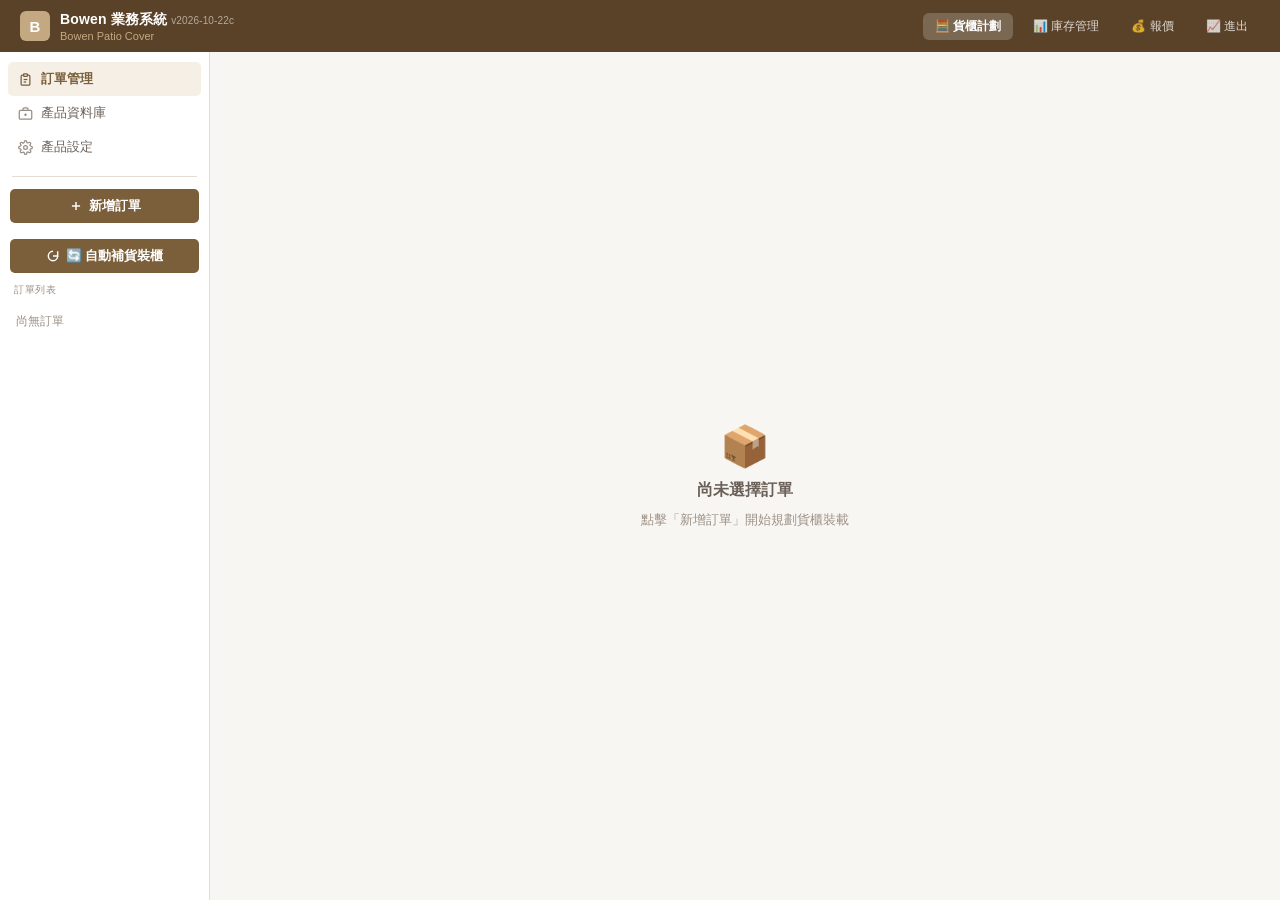
==== commit 46d1e265: "Add files via upload" ====
--- a/index.html
+++ b/index.html
@@ -198,9 +198,27 @@
   padding: 10px 16px; border-bottom: 1px solid var(--border);
 }
 .map-hd-title { font-size: 13px; font-weight: 600; color: var(--text); }
-.map-body { padding: 12px; display: flex; gap: 12px; }
-.map-view { flex: 1; }
+.map-body { padding: 12px; display: flex; gap: 12px; align-items: flex-start; }
+.map-long { flex: 1 1 auto; min-width: 0; display: flex; flex-direction: column; gap: 10px; }
+/* Declared after .map-view below would lose the cascade, so scope it. */
+.map-body > .map-cross { flex: 0 0 225px; max-width: 225px; }
+.map-body > .map-cross .map-view-label { font-size: 10px; line-height: 1.3; white-space: nowrap; }
+.lay-sel {
+  font-size: 11px; padding: 3px 6px; border-radius: 6px;
+  border: 1px solid var(--border); background: var(--card); color: var(--text2);
+}
+.map-view { flex: 1; min-width: 0; }
 .map-view-label { font-size: 11px; color: var(--text3); margin-bottom: 6px; text-align: center; }
+.map-layers { display: flex; gap: 4px; flex-wrap: wrap; align-items: center; }
+.lay-btn {
+  font-size: 10px; padding: 3px 8px; border-radius: 999px; cursor: pointer;
+  border: 1px solid var(--border); background: var(--card); color: var(--text2);
+}
+.lay-btn.active { background: var(--brown, #6B4F3A); color: #fff; border-color: transparent; }
+@media (max-width: 760px) {
+  .map-body { flex-direction: column; }
+  .map-cross { flex: 1 1 auto; width: 100%; max-width: 260px; align-self: center; }
+}
 canvas.map-canvas {
   width: 100%; display: block;
   border: 1px solid var(--border); border-radius: var(--radius-sm);
@@ -446,8 +464,10 @@
   line-height: 1;
 }
 .close-btn:hover { background: var(--bg3); color: var(--text); }
-.overlay-views { display: flex; gap: 16px; }
-.overlay-view { flex: 1; }
+/* Stacked, so the long views get the full width they need to be read —
+   a 1203 × 235 container squeezed into a third of the dialog shows nothing. */
+.overlay-views { display: flex; flex-direction: column; gap: 16px; }
+.overlay-view { flex: 1 1 auto; min-width: 0; }
 .overlay-view-label { font-size: 12px; color: var(--text3); margin-bottom: 7px; text-align: center; }
 .overlay-legend {
   display: flex; flex-wrap: wrap; gap: 8px;
@@ -528,7 +548,7 @@
   <div class="topnav-logo">
     <div class="logo-mark">B</div>
     <div>
-      <div class="logo-text">Bowen 業務系統 <span style="font-size:10px;opacity:.55;font-weight:400">v2026-10-22</span></div>
+      <div class="logo-text">Bowen 業務系統 <span style="font-size:10px;opacity:.55;font-weight:400">v2026-10-22c</span></div>
       <div class="logo-sub">Bowen Patio Cover</div>
     </div>
   </div>
@@ -602,6 +622,10 @@
         <div class="overlay-view-label">側視圖（長度 × 高度）</div>
         <canvas id="fs-side" style="width:100%;display:block;border:1px solid #E2DDD6;border-radius:6px;background:#131C2B;"></canvas>
       </div>
+      <div class="overlay-view" style="max-width:300px;margin:0 auto;">
+        <div class="overlay-view-label">斷面圖（寬 × 高）— 從門口看進去，取最滿的一刀</div>
+        <canvas id="fs-cross" style="width:100%;display:block;border:1px solid #E2DDD6;border-radius:6px;background:#131C2B;"></canvas>
+      </div>
     </div>
     <div class="overlay-legend" id="fs-legend"></div>
   </div>
@@ -648,8 +672,14 @@
 <script>
 // ── Constants ──
 const CONTAINER = { L:1203, W:235, H:270, vol:76.3, maxWt:26680,
-  ceilClear:30, // cm kept free below the ceiling (no stacking into this zone)
-  doorClear:20  // cm kept free at the door end (length axis)
+  ceilClear:30, // cm kept free below the ceiling — room to strap and secure
+  // No door reserve on the length axis. Aluminium bars are slid in lengthwise
+  // and pushed to the far wall, so they use the full 1203 cm interior. The old
+  // 20 cm reserve was a carton-loading convention, and on bar stock it cost a
+  // whole bar per row: two 20 ft T-bars measure 1198.8 cm and fit the real
+  // container, but were rejected against the 1183 cm reserved length — halving
+  // the count on every row of them. Practical margin is the 體積緩衝 slider.
+  doorClear:0
 };
 // ── Fill in missing profile dimensions from a sibling of the same profile ──
 // Extrusions of one profile share a cross-section and weigh a constant kg per
@@ -675,10 +705,54 @@
   });
   return filled;
 }
+// ── This container carries aluminium only ────────────────────────────────
+// Bowen's SKU scheme sorts itself: A##/PT##/PCW09/VP are extruded aluminium
+// bar stock, G## is tempered glass, T## is fittings, screws and sealant.
+// Gutters (A04) and hangers (A05) sit under "GUTTERS"/"HARDWARE" in the
+// master, but they are extruded aluminium bars like everything else and
+// belong in this container — so the SKU decides, not the category.
+const ALU_RE = /^(A\d|PT\d|PCW09|VP-|ALUROLL)/i;
+function classifyAluminium(list){
+  let n = 0;
+  list.forEach(p => {
+    p.alu = ALU_RE.test(p.sku || '');
+    if (p.alu) n++;
+    // Length lives in the SKU suffix for the bars the master left blank
+    // (A04 gutters, A05 hangers), so recover it rather than lose the item.
+    if (!(p.size_ft > 0)) {
+      const m = /-(\d+(?:\.\d+)?)ft$/i.exec(p.sku || '');
+      if (m) p.size_ft = parseFloat(m[1]);
+    }
+  });
+  return n;
+}
+
+// ── Known master-data corrections ────────────────────────────────────────
+// PT07W (3"x3" post, white) carries height 12.1 cm while PT07B — the same
+// post in black, same bundle of 2, same 20.702 kg — carries 7.6 cm. A 3 inch
+// post is 7.62 cm, and two side by side give the recorded 15.2 cm width, so
+// 7.6 is correct and 12.1 was copied in from the 4-in-1 row. Left alone it
+// inflated every white-post load by 59%.
+function fixKnownDataErrors(list){
+  const fixes = [];
+  list.forEach(p => {
+    if (/^PT07W-/i.test(p.sku || '') && p.h > 8 && p.w > 0) {
+      fixes.push(`${p.sku}: 高 ${p.h} → 7.6 cm`);
+      p.h = 7.6;
+    }
+  });
+  return fixes;
+}
+
 const PALETTE = ['#4E9AF1','#F1A24E','#58D68D','#EC7063','#A569BD','#F4D03F','#48C9B0','#F0884E','#5B8DEF','#A9D86E','#E87DAD','#7FD4C1'];
 
 const PRODUCTS = [{"sku": "A01B-24ft", "base_sku": "A01B", "name_en": "4\" 4 in 1 Black (24ft)", "name_zh": "4吋 4合1黑色 (24ft)", "desc": "4吋 4合1黑色 (24ft)", "category": "PATIO COVER PROFILES", "unit": "pcs", "size_ft": 24, "l": 731.5, "w": 12.1, "h": 12.1, "wt": 37.893, "has_dims": true, "min_stock": 5, "stock": 15, "pcs_per_bundle": 1}, {"sku": "A01B-22ft", "base_sku": "A01B", "name_en": "4\" 4 in 1 Black (22ft)", "name_zh": "4吋 4合1黑色 (22ft)", "desc": "4吋 4合1黑色 (22ft)", "category": "PATIO COVER PROFILES", "unit": "pcs", "size_ft": 22, "l": 670.6, "w": 12.1, "h": 12.1, "wt": 34.735, "has_dims": true, "min_stock": 5, "stock": 10, "pcs_per_bundle": 1}, {"sku": "A01B-20ft", "base_sku": "A01B", "name_en": "4\" 4 in 1 Black (20ft)", "name_zh": "4吋 4合1黑色 (20ft)", "desc": "4吋 4合1黑色 (20ft)", "category": "PATIO COVER PROFILES", "unit": "pcs", "size_ft": 20, "l": 609.6, "w": 12.1, "h": 12.1, "wt": 31.577, "has_dims": true, "min_stock": 5, "stock": 25, "pcs_per_bundle": 1}, {"sku": "A01B-18ft", "base_sku": "A01B", "name_en": "4\" 4 in 1 Black (18ft)", "name_zh": "4吋 4合1黑色 (18ft)", "desc": "4吋 4合1黑色 (18ft)", "category": "PATIO COVER PROFILES", "unit": "pcs", "size_ft": 18, "l": 548.6, "w": 12.1, "h": 12.1, "wt": 28.42, "has_dims": true, "min_stock": 5, "stock": 13, "pcs_per_bundle": 1}, {"sku": "A01B-16ft", "base_sku": "A01B", "name_en": "4\" 4 in 1 Black (16ft)", "name_zh": "4吋 4合1黑色 (16ft)", "desc": "4吋 4合1黑色 (16ft)", "category": "PATIO COVER PROFILES", "unit": "pcs", "size_ft": 16, "l": 487.7, "w": 12.1, "h": 12.1, "wt": 25.262, "has_dims": true, "min_stock": 5, "stock": 0, "pcs_per_bundle": 1}, {"sku": "A01B-14ft", "base_sku": "A01B", "name_en": "4\" 4 in 1 Black (14ft)", "name_zh": "4吋 4合1黑色 (14ft)", "desc": "4吋 4合1黑色 (14ft)", "category": "PATIO COVER PROFILES", "unit": "pcs", "size_ft": 14, "l": 426.7, "w": 12.1, "h": 12.1, "wt": 22.104, "has_dims": true, "min_stock": 5, "stock": 14, "pcs_per_bundle": 1}, {"sku": "A01B-12ft", "base_sku": "A01B", "name_en": "4\" 4 in 1 Black (12ft)", "name_zh": "4吋 4合1黑色 (12ft)", "desc": "4吋 4合1黑色 (12ft)", "category": "PATIO COVER PROFILES", "unit": "pcs", "size_ft": 12, "l": 0.0, "w": 0.0, "h": 0.0, "wt": 0.0, "has_dims": false, "min_stock": 5, "stock": 0, "pcs_per_bundle": 1}, {"sku": "A01B-11ft", "base_sku": "A01B", "name_en": "4\" 4 in 1 Black (11ft)", "name_zh": "4吋 4合1黑色 (11ft)", "desc": "4吋 4合1黑色 (11ft)", "category": "PATIO COVER PROFILES", "unit": "pcs", "size_ft": 11, "l": 0, "w": 0, "h": 0, "wt": 0, "has_dims": false, "min_stock": 5, "stock": 0, "pcs_per_bundle": 1}, {"sku": "A01B-10ft", "base_sku": "A01B", "name_en": "4\" 4 in 1 Black (10ft)", "name_zh": "4吋 4合1黑色 (10ft)", "desc": "4吋 4合1黑色 (10ft)", "category": "PATIO COVER PROFILES", "unit": "pcs", "size_ft": 10, "l": 0.0, "w": 0.0, "h": 0.0, "wt": 0.0, "has_dims": false, "min_stock": 5, "stock": 0, "pcs_per_bundle": 1}, {"sku": "A01B-8ft", "base_sku": "A01B", "name_en": "4\" 4 in 1 Black (8ft)", "name_zh": "4吋 4合1黑色 (8ft)", "desc": "4吋 4合1黑色 (8ft)", "category": "PATIO COVER PROFILES", "unit": "pcs", "size_ft": 8, "l": 0.0, "w": 0.0, "h": 0.0, "wt": 0.0, "has_dims": false, "min_stock": 5, "stock": 0, "pcs_per_bundle": 1}, {"sku": "A01B-7ft", "base_sku": "A01B", "name_en": "4\" 4 in 1 Black (7ft)", "name_zh": "4吋 4合1黑色 (7ft)", "desc": "4吋 4合1黑色 (7ft)", "category": "PATIO COVER PROFILES", "unit": "pcs", "size_ft": 7, "l": 0, "w": 0, "h": 0, "wt": 0, "has_dims": false, "min_stock": 5, "stock": 0, "pcs_per_bundle": 1}, {"sku": "A01B-6ft", "base_sku": "A01B", "name_en": "4\" 4 in 1 Black (6ft)", "name_zh": "4吋 4合1黑色 (6ft)", "desc": "4吋 4合1黑色 (6ft)", "category": "PATIO COVER PROFILES", "unit": "pcs", "size_ft": 6, "l": 0.0, "w": 0.0, "h": 0.0, "wt": 0.0, "has_dims": false, "min_stock": 5, "stock": 0, "pcs_per_bundle": 1}, {"sku": "A01B-4ft", "base_sku": "A01B", "name_en": "4\" 4 in 1 Black (4ft)", "name_zh": "4吋 4合1黑色 (4ft)", "desc": "4吋 4合1黑色 (4ft)", "category": "PATIO COVER PROFILES", "unit": "pcs", "size_ft": 4, "l": 0, "w": 0, "h": 0, "wt": 0, "has_dims": false, "min_stock": 5, "stock": 0, "pcs_per_bundle": 1}, {"sku": "A01B-2ft", "base_sku": "A01B", "name_en": "4\" 4 in 1 Black (2ft)", "name_zh": "4吋 4合1黑色 (2ft)", "desc": "4吋 4合1黑色 (2ft)", "category": "PATIO COVER PROFILES", "unit": "pcs", "size_ft": 2, "l": 0, "w": 0, "h": 0, "wt": 0, "has_dims": false, "min_stock": 5, "stock": 0, "pcs_per_bundle": 1}, {"sku": "A01B-1ft", "base_sku": "A01B", "name_en": "4\" 4 in 1 Black (1ft)", "name_zh": "4吋 4合1黑色 (1ft)", "desc": "4吋 4合1黑色 (1ft)", "category": "PATIO COVER PROFILES", "unit": "pcs", "size_ft": 1, "l": 0, "w": 0, "h": 0, "wt": 0, "has_dims": false, "min_stock": 5, "stock": 0, "pcs_per_bundle": 1}, {"sku": "A01W-24ft", "base_sku": "A01W", "name_en": "4\" 4 in 1 White (24ft)", "name_zh": "4吋 4合1白色 (24ft)", "desc": "4吋 4合1白色 (24ft)", "category": "PATIO COVER PROFILES", "unit": "pcs", "size_ft": 24, "l": 731.5, "w": 12.1, "h": 12.1, "wt": 37.893, "has_dims": true, "min_stock": 5, "stock": 0, "pcs_per_bundle": 1}, {"sku": "A01W-22ft", "base_sku": "A01W", "name_en": "4\" 4 in 1 White (22ft)", "name_zh": "4吋 4合1白色 (22ft)", "desc": "4吋 4合1白色 (22ft)", "category": "PATIO COVER PROFILES", "unit": "pcs", "size_ft": 22, "l": 670.6, "w": 12.1, "h": 12.1, "wt": 34.735, "has_dims": true, "min_stock": 5, "stock": 10, "pcs_per_bundle": 1}, {"sku": "A01W-20ft", "base_sku": "A01W", "name_en": "4\" 4 in 1 White (20ft)", "name_zh": "4吋 4合1白色 (20ft)", "desc": "4吋 4合1白色 (20ft)", "category": "PATIO COVER PROFILES", "unit": "pcs", "size_ft": 20, "l": 609.6, "w": 12.1, "h": 12.1, "wt": 31.577, "has_dims": true, "min_stock": 5, "stock": 15, "pcs_per_bundle": 1}, {"sku": "A01W-18ft", "base_sku": "A01W", "name_en": "4\" 4 in 1 White (18ft)", "name_zh": "4吋 4合1白色 (18ft)", "desc": "4吋 4合1白色 (18ft)", "category": "PATIO COVER PROFILES", "unit": "pcs", "size_ft": 18, "l": 548.6, "w": 12.1, "h": 12.1, "wt": 28.42, "has_dims": true, "min_stock": 5, "stock": 2, "pcs_per_bundle": 1}, {"sku": "A01W-16ft", "base_sku": "A01W", "name_en": "4\" 4 in 1 White (16ft)", "name_zh": "4吋 4合1白色 (16ft)", "desc": "4吋 4合1白色 (16ft)", "category": "PATIO COVER PROFILES", "unit": "pcs", "size_ft": 16, "l": 487.7, "w": 12.1, "h": 12.1, "wt": 25.262, "has_dims": true, "min_stock": 5, "stock": 0, "pcs_per_bundle": 1}, {"sku": "A01W-14ft", "base_sku": "A01W", "name_en": "4\" 4 in 1 White (14ft)", "name_zh": "4吋 4合1白色 (14ft)", "desc": "4吋 4合1白色 (14ft)", "category": "PATIO COVER PROFILES", "unit": "pcs", "size_ft": 14, "l": 426.7, "w": 12.1, "h": 12.1, "wt": 22.104, "has_dims": true, "min_stock": 5, "stock": 11, "pcs_per_bundle": 1}, {"sku": "A01W-12ft", "base_sku": "A01W", "name_en": "4\" 4 in 1 White (12ft)", "name_zh": "4吋 4合1白色 (12ft)", "desc": "4吋 4合1白色 (12ft)", "category": "PATIO COVER PROFILES", "unit": "pcs", "size_ft": 12, "l": 0.0, "w": 0.0, "h": 0.0, "wt": 0.0, "has_dims": false, "min_stock": 5, "stock": 0, "pcs_per_bundle": 1}, {"sku": "A01W-10ft", "base_sku": "A01W", "name_en": "4\" 4 in 1 White (10ft)", "name_zh": "4吋 4合1白色 (10ft)", "desc": "4吋 4合1白色 (10ft)", "category": "PATIO COVER PROFILES", "unit": "pcs", "size_ft": 10, "l": 0.0, "w": 0.0, "h": 0.0, "wt": 0.0, "has_dims": false, "min_stock": 5, "stock": 0, "pcs_per_bundle": 1}, {"sku": "A01W-9ft", "base_sku": "A01W", "name_en": "4\" 4 in 1 White (9ft)", "name_zh": "4吋 4合1白色 (9ft)", "desc": "4吋 4合1白色 (9ft)", "category": "PATIO COVER PROFILES", "unit": "pcs", "size_ft": 9, "l": 0, "w": 0, "h": 0, "wt": 0, "has_dims": false, "min_stock": 5, "stock": 0, "pcs_per_bundle": 1}, {"sku": "A01W-8ft", "base_sku": "A01W", "name_en": "4\" 4 in 1 White (8ft)", "name_zh": "4吋 4合1白色 (8ft)", "desc": "4吋 4合1白色 (8ft)", "category": "PATIO COVER PROFILES", "unit": "pcs", "size_ft": 8, "l": 0.0, "w": 0.0, "h": 0.0, "wt": 0.0, "has_dims": false, "min_stock": 5, "stock": 0, "pcs_per_bundle": 1}, {"sku": "A01W-6ft", "base_sku": "A01W", "name_en": "4\" 4 in 1 White (6ft)", "name_zh": "4吋 4合1白色 (6ft)", "desc": "4吋 4合1白色 (6ft)", "category": "PATIO COVER PROFILES", "unit": "pcs", "size_ft": 6, "l": 0.0, "w": 0.0, "h": 0.0, "wt": 0.0, "has_dims": false, "min_stock": 5, "stock": 0, "pcs_per_bundle": 1}, {"sku": "A01W-4ft", "base_sku": "A01W", "name_en": "4\" 4 in 1 White (4ft)", "name_zh": "4吋 4合1白色 (4ft)", "desc": "4吋 4合1白色 (4ft)", "category": "PATIO COVER PROFILES", "unit": "pcs", "size_ft": 4, "l": 0, "w": 0, "h": 0, "wt": 0, "has_dims": false, "min_stock": 5, "stock": 0, "pcs_per_bundle": 1}, {"sku": "A01W-2ft", "base_sku": "A01W", "name_en": "4\" 4 in 1 White (2ft)", "name_zh": "4吋 4合1白色 (2ft)", "desc": "4吋 4合1白色 (2ft)", "category": "PATIO COVER PROFILES", "unit": "pcs", "size_ft": 2, "l": 0, "w": 0, "h": 0, "wt": 0, "has_dims": false, "min_stock": 5, "stock": 0, "pcs_per_bundle": 1}, {"sku": "A02B-24ft", "base_sku": "A02B", "name_en": "6\" 4 in 1 Black (24ft)", "name_zh": "6吋 4合1黑色 (24ft)", "desc": "6吋 4合1黑色 (24ft)", "category": "PATIO COVER PROFILES", "unit": "pcs", "size_ft": 24, "l": 0.0, "w": 0.0, "h": 0.0, "wt": 0.0, "has_dims": false, "min_stock": 5, "stock": 0, "pcs_per_bundle": 1}, {"sku": "A02B-22ft", "base_sku": "A02B", "name_en": "6\" 4 in 1 Black (22ft)", "name_zh": "6吋 4合1黑色 (22ft)", "desc": "6吋 4合1黑色 (22ft)", "category": "PATIO COVER PROFILES", "unit": "pcs", "size_ft": 22, "l": 0.0, "w": 0.0, "h": 0.0, "wt": 0.0, "has_dims": false, "min_stock": 5, "stock": 0, "pcs_per_bundle": 1}, {"sku": "A02B-20ft", "base_sku": "A02B", "name_en": "6\" 4 in 1 Black (20ft)", "name_zh": "6吋 4合1黑色 (20ft)", "desc": "6吋 4合1黑色 (20ft)", "category": "PATIO COVER PROFILES", "unit": "pcs", "size_ft": 20, "l": 0.0, "w": 0.0, "h": 0.0, "wt": 0.0, "has_dims": false, "min_stock": 5, "stock": 0, "pcs_per_bundle": 1}, {"sku": "A02B-18ft", "base_sku": "A02B", "name_en": "6\" 4 in 1 Black (18ft)", "name_zh": "6吋 4合1黑色 (18ft)", "desc": "6吋 4合1黑色 (18ft)", "category": "PATIO COVER PROFILES", "unit": "pcs", "size_ft": 18, "l": 0.0, "w": 0.0, "h": 0.0, "wt": 0.0, "has_dims": false, "min_stock": 5, "stock": 0, "pcs_per_bundle": 1}, {"sku": "A02B-16ft", "base_sku": "A02B", "name_en": "6\" 4 in 1 Black (16ft)", "name_zh": "6吋 4合1黑色 (16ft)", "desc": "6吋 4合1黑色 (16ft)", "category": "PATIO COVER PROFILES", "unit": "pcs", "size_ft": 16, "l": 0.0, "w": 0.0, "h": 0.0, "wt": 0.0, "has_dims": false, "min_stock": 5, "stock": 0, "pcs_per_bundle": 1}, {"sku": "A02B-14ft", "base_sku": "A02B", "name_en": "6\" 4 in 1 Black (14ft)", "name_zh": "6吋 4合1黑色 (14ft)", "desc": "6吋 4合1黑色 (14ft)", "category": "PATIO COVER PROFILES", "unit": "pcs", "size_ft": 14, "l": 0.0, "w": 0.0, "h": 0.0, "wt": 0.0, "has_dims": false, "min_stock": 5, "stock": 0, "pcs_per_bundle": 1}, {"sku": "A02B-12ft", "base_sku": "A02B", "name_en": "6\" 4 in 1 Black (12ft)", "name_zh": "6吋 4合1黑色 (12ft)", "desc": "6吋 4合1黑色 (12ft)", "category": "PATIO COVER PROFILES", "unit": "pcs", "size_ft": 12, "l": 0.0, "w": 0.0, "h": 0.0, "wt": 0.0, "has_dims": false, "min_stock": 5, "stock": 0, "pcs_per_bundle": 1}, {"sku": "A02B-10ft", "base_sku": "A02B", "name_en": "6\" 4 in 1 Black (10ft)", "name_zh": "6吋 4合1黑色 (10ft)", "desc": "6吋 4合1黑色 (10ft)", "category": "PATIO COVER PROFILES", "unit": "pcs", "size_ft": 10, "l": 0.0, "w": 0.0, "h": 0.0, "wt": 0.0, "has_dims": false, "min_stock": 5, "stock": 0, "pcs_per_bundle": 1}, {"sku": "A02B-8ft", "base_sku": "A02B", "name_en": "6\" 4 in 1 Black (8ft)", "name_zh": "6吋 4合1黑色 (8ft)", "desc": "6吋 4合1黑色 (8ft)", "category": "PATIO COVER PROFILES", "unit": "pcs", "size_ft": 8, "l": 0.0, "w": 0.0, "h": 0.0, "wt": 0.0, "has_dims": false, "min_stock": 5, "stock": 0, "pcs_per_bundle": 1}, {"sku": "A02B-6ft", "base_sku": "A02B", "name_en": "6\" 4 in 1 Black (6ft)", "name_zh": "6吋 4合1黑色 (6ft)", "desc": "6吋 4合1黑色 (6ft)", "category": "PATIO COVER PROFILES", "unit": "pcs", "size_ft": 6, "l": 0.0, "w": 0.0, "h": 0.0, "wt": 0.0, "has_dims": false, "min_stock": 5, "stock": 0, "pcs_per_bundle": 1}, {"sku": "A02B-4ft", "base_sku": "A02B", "name_en": "6\" 4 in 1 Black (4ft)", "name_zh": "6吋 4合1黑色 (4ft)", "desc": "6吋 4合1黑色 (4ft)", "category": "PATIO COVER PROFILES", "unit": "pcs", "size_ft": 4, "l": 0, "w": 0, "h": 0, "wt": 0, "has_dims": false, "min_stock": 5, "stock": 0, "pcs_per_bundle": 1}, {"sku": "A02B-2ft", "base_sku": "A02B", "name_en": "6\" 4 in 1 Black (2ft)", "name_zh": "6吋 4合1黑色 (2ft)", "desc": "6吋 4合1黑色 (2ft)", "category": "PATIO COVER PROFILES", "unit": "pcs", "size_ft": 2, "l": 0, "w": 0, "h": 0, "wt": 0, "has_dims": false, "min_stock": 5, "stock": 0, "pcs_per_bundle": 1}, {"sku": "A02W-24ft", "base_sku": "A02W", "name_en": "6\" 4 in 1 White (24ft)", "name_zh": "6吋 4合1白色 (24ft)", "desc": "6吋 4合1白色 (24ft)", "category": "PATIO COVER PROFILES", "unit": "pcs", "size_ft": 24, "l": 0.0, "w": 0.0, "h": 0.0, "wt": 0.0, "has_dims": false, "min_stock": 5, "stock": 0, "pcs_per_bundle": 1}, {"sku": "A02W-22ft", "base_sku": "A02W", "name_en": "6\" 4 in 1 White (22ft)", "name_zh": "6吋 4合1白色 (22ft)", "desc": "6吋 4合1白色 (22ft)", "category": "PATIO COVER PROFILES", "unit": "pcs", "size_ft": 22, "l": 0.0, "w": 0.0, "h": 0.0, "wt": 0.0, "has_dims": false, "min_stock": 5, "stock": 0, "pcs_per_bundle": 1}, {"sku": "A02W-20ft", "base_sku": "A02W", "name_en": "6\" 4 in 1 White (20ft)", "name_zh": "6吋 4合1白色 (20ft)", "desc": "6吋 4合1白色 (20ft)", "category": "PATIO COVER PROFILES", "unit": "pcs", "size_ft": 20, "l": 0.0, "w": 0.0, "h": 0.0, "wt": 0.0, "has_dims": false, "min_stock": 5, "stock": 0, "pcs_per_bundle": 1}, {"sku": "A02W-18ft", "base_sku": "A02W", "name_en": "6\" 4 in 1 White (18ft)", "name_zh": "6吋 4合1白色 (18ft)", "desc": "6吋 4合1白色 (18ft)", "category": "PATIO COVER PROFILES", "unit": "pcs", "size_ft": 18, "l": 0.0, "w": 0.0, "h": 0.0, "wt": 0.0, "has_dims": false, "min_stock": 5, "stock": 0, "pcs_per_bundle": 1}, {"sku": "A02W-17ft", "base_sku": "A02W", "name_en": "6\" 4 in 1 White (17ft)", "name_zh": "6吋 4合1白色 (17ft)", "desc": "6吋 4合1白色 (17ft)", "category": "PATIO COVER PROFILES", "unit": "pcs", "size_ft": 17, "l": 0, "w": 0, "h": 0, "wt": 0, "has_dims": false, "min_stock": 5, "stock": 0, "pcs_per_bundle": 1}, {"sku": "A02W-16ft", "base_sku": "A02W", "name_en": "6\" 4 in 1 White (16ft)", "name_zh": "6吋 4合1白色 (16ft)", "desc": "6吋 4合1白色 (16ft)", "category": "PATIO COVER PROFILES", "unit": "pcs", "size_ft": 16, "l": 0.0, "w": 0.0, "h": 0.0, "wt": 0.0, "has_dims": false, "min_stock": 5, "stock": 0, "pcs_per_bundle": 1}, {"sku": "A02W-14ft", "base_sku": "A02W", "name_en": "6\" 4 in 1 White (14ft)", "name_zh": "6吋 4合1白色 (14ft)", "desc": "6吋 4合1白色 (14ft)", "category": "PATIO COVER PROFILES", "unit": "pcs", "size_ft": 14, "l": 0.0, "w": 0.0, "h": 0.0, "wt": 0.0, "has_dims": false, "min_stock": 5, "stock": 0, "pcs_per_bundle": 1}, {"sku": "A02W-12ft", "base_sku": "A02W", "name_en": "6\" 4 in 1 White (12ft)", "name_zh": "6吋 4合1白色 (12ft)", "desc": "6吋 4合1白色 (12ft)", "category": "PATIO COVER PROFILES", "unit": "pcs", "size_ft": 12, "l": 0.0, "w": 0.0, "h": 0.0, "wt": 0.0, "has_dims": false, "min_stock": 5, "stock": 0, "pcs_per_bundle": 1}, {"sku": "A02W-10ft", "base_sku": "A02W", "name_en": "6\" 4 in 1 White (10ft)", "name_zh": "6吋 4合1白色 (10ft)", "desc": "6吋 4合1白色 (10ft)", "category": "PATIO COVER PROFILES", "unit": "pcs", "size_ft": 10, "l": 0.0, "w": 0.0, "h": 0.0, "wt": 0.0, "has_dims": false, "min_stock": 5, "stock": 0, "pcs_per_bundle": 1}, {"sku": "A02W-8ft", "base_sku": "A02W", "name_en": "6\" 4 in 1 White (8ft)", "name_zh": "6吋 4合1白色 (8ft)", "desc": "6吋 4合1白色 (8ft)", "category": "PATIO COVER PROFILES", "unit": "pcs", "size_ft": 8, "l": 0.0, "w": 0.0, "h": 0.0, "wt": 0.0, "has_dims": false, "min_stock": 5, "stock": 0, "pcs_per_bundle": 1}, {"sku": "A02W-6ft", "base_sku": "A02W", "name_en": "6\" 4 in 1 White (6ft)", "name_zh": "6吋 4合1白色 (6ft)", "desc": "6吋 4合1白色 (6ft)", "category": "PATIO COVER PROFILES", "unit": "pcs", "size_ft": 6, "l": 0.0, "w": 0.0, "h": 0.0, "wt": 0.0, "has_dims": false, "min_stock": 5, "stock": 0, "pcs_per_bundle": 1}, {"sku": "A02W-4ft", "base_sku": "A02W", "name_en": "6\" 4 in 1 White (4ft)", "name_zh": "6吋 4合1白色 (4ft)", "desc": "6吋 4合1白色 (4ft)", "category": "PATIO COVER PROFILES", "unit": "pcs", "size_ft": 4, "l": 0, "w": 0, "h": 0, "wt": 0, "has_dims": false, "min_stock": 5, "stock": 0, "pcs_per_bundle": 1}, {"sku": "A03B-24ft", "base_sku": "A03B", "name_en": "3 in 1 (no I beam) Black (24ft)", "name_zh": "3合1(無工字梁)黑色 (24ft)", "desc": "3合1(無工字梁)黑色 (24ft)", "category": "PATIO COVER PROFILES", "unit": "pcs", "size_ft": 24, "l": 0.0, "w": 0.0, "h": 0.0, "wt": 0.0, "has_dims": false, "min_stock": 5, "stock": 0, "pcs_per_bundle": 1}, {"sku": "A03B-22ft", "base_sku": "A03B", "name_en": "3 in 1 (no I beam) Black (22ft)", "name_zh": "3合1(無工字梁)黑色 (22ft)", "desc": "3合1(無工字梁)黑色 (22ft)", "category": "PATIO COVER PROFILES", "unit": "pcs", "size_ft": 22, "l": 0.0, "w": 0.0, "h": 0.0, "wt": 0.0, "has_dims": false, "min_stock": 5, "stock": 0, "pcs_per_bundle": 1}, {"sku": "A03B-20ft", "base_sku": "A03B", "name_en": "3 in 1 (no I beam) Black (20ft)", "name_zh": "3合1(無工字梁)黑色 (20ft)", "desc": "3合1(無工字梁)黑色 (20ft)", "category": "PATIO COVER PROFILES", "unit": "pcs", "size_ft": 20, "l": 0.0, "w": 0.0, "h": 0.0, "wt": 0.0, "has_dims": false, "min_stock": 5, "stock": 0, "pcs_per_bundle": 1}, {"sku": "A03B-18ft", "base_sku": "A03B", "name_en": "3 in 1 (no I beam) Black (18ft)", "name_zh": "3合1(無工字梁)黑色 (18ft)", "desc": "3合1(無工字梁)黑色 (18ft)", "category": "PATIO COVER PROFILES", "unit": "pcs", "size_ft": 18, "l": 0.0, "w": 0.0, "h": 0.0, "wt": 0.0, "has_dims": false, "min_stock": 5, "stock": 0, "pcs_per_bundle": 1}, {"sku": "A03B-16ft", "base_sku": "A03B", "name_en": "3 in 1 (no I beam) Black (16ft)", "name_zh": "3合1(無工字梁)黑色 (16ft)", "desc": "3合1(無工字梁)黑色 (16ft)", "category": "PATIO COVER PROFILES", "unit": "pcs", "size_ft": 16, "l": 0.0, "w": 0.0, "h": 0.0, "wt": 0.0, "has_dims": false, "min_stock": 5, "stock": 0, "pcs_per_bundle": 1}, {"sku": "A03B-14ft", "base_sku": "A03B", "name_en": "3 in 1 (no I beam) Black (14ft)", "name_zh": "3合1(無工字梁)黑色 (14ft)", "desc": "3合1(無工字梁)黑色 (14ft)", "category": "PATIO COVER PROFILES", "unit": "pcs", "size_ft": 14, "l": 0.0, "w": 0.0, "h": 0.0, "wt": 0.0, "has_dims": false, "min_stock": 5, "stock": 0, "pcs_per_bundle": 1}, {"sku": "A03B-12ft", "base_sku": "A03B", "name_en": "3 in 1 (no I beam) Black (12ft)", "name_zh": "3合1(無工字梁)黑色 (12ft)", "desc": "3合1(無工字梁)黑色 (12ft)", "category": "PATIO COVER PROFILES", "unit": "pcs", "size_ft": 12, "l": 0.0, "w": 0.0, "h": 0.0, "wt": 0.0, "has_dims": false, "min_stock": 5, "stock": 0, "pcs_per_bundle": 1}, {"sku": "A03B-10ft", "base_sku": "A03B", "name_en": "3 in 1 (no I beam) Black (10ft)", "name_zh": "3合1(無工字梁)黑色 (10ft)", "desc": "3合1(無工字梁)黑色 (10ft)", "category": "PATIO COVER PROFILES", "unit": "pcs", "size_ft": 10, "l": 0.0, "w": 0.0, "h": 0.0, "wt": 0.0, "has_dims": false, "min_stock": 5, "stock": 0, "pcs_per_bundle": 1}, {"sku": "A03B-8ft", "base_sku": "A03B", "name_en": "3 in 1 (no I beam) Black (8ft)", "name_zh": "3合1(無工字梁)黑色 (8ft)", "desc": "3合1(無工字梁)黑色 (8ft)", "category": "PATIO COVER PROFILES", "unit": "pcs", "size_ft": 8, "l": 0.0, "w": 0.0, "h": 0.0, "wt": 0.0, "has_dims": false, "min_stock": 5, "stock": 0, "pcs_per_bundle": 1}, {"sku": "A03B-6ft", "base_sku": "A03B", "name_en": "3 in 1 (no I beam) Black (6ft)", "name_zh": "3合1(無工字梁)黑色 (6ft)", "desc": "3合1(無工字梁)黑色 (6ft)", "category": "PATIO COVER PROFILES", "unit": "pcs", "size_ft": 6, "l": 0.0, "w": 0.0, "h": 0.0, "wt": 0.0, "has_dims": false, "min_stock": 5, "stock": 0, "pcs_per_bundle": 1}, {"sku": "A03B-4ft", "base_sku": "A03B", "name_en": "3 in 1 (no I beam) Black (4ft)", "name_zh": "3合1(無工字梁)黑色 (4ft)", "desc": "3合1(無工字梁)黑色 (4ft)", "category": "PATIO COVER PROFILES", "unit": "pcs", "size_ft": 4, "l": 0, "w": 0, "h": 0, "wt": 0, "has_dims": false, "min_stock": 5, "stock": 0, "pcs_per_bundle": 1}, {"sku": "A03B-2ft", "base_sku": "A03B", "name_en": "3 in 1 (no I beam) Black (2ft)", "name_zh": "3合1(無工字梁)黑色 (2ft)", "desc": "3合1(無工字梁)黑色 (2ft)", "category": "PATIO COVER PROFILES", "unit": "pcs", "size_ft": 2, "l": 0, "w": 0, "h": 0, "wt": 0, "has_dims": false, "min_stock": 5, "stock": 0, "pcs_per_bundle": 1}, {"sku": "A03W-24ft", "base_sku": "A03W", "name_en": "3 in 1 (no I beam) White (24ft)", "name_zh": "3合1(無工字梁)白色 (24ft)", "desc": "3合1(無工字梁)白色 (24ft)", "category": "PATIO COVER PROFILES", "unit": "pcs", "size_ft": 24, "l": 0.0, "w": 0.0, "h": 0.0, "wt": 0.0, "has_dims": false, "min_stock": 5, "stock": 0, "pcs_per_bundle": 1}, {"sku": "A03W-22ft", "base_sku": "A03W", "name_en": "3 in 1 (no I beam) White (22ft)", "name_zh": "3合1(無工字梁)白色 (22ft)", "desc": "3合1(無工字梁)白色 (22ft)", "category": "PATIO COVER PROFILES", "unit": "pcs", "size_ft": 22, "l": 0.0, "w": 0.0, "h": 0.0, "wt": 0.0, "has_dims": false, "min_stock": 5, "stock": 0, "pcs_per_bundle": 1}, {"sku": "A03W-20ft", "base_sku": "A03W", "name_en": "3 in 1 (no I beam) White (20ft)", "name_zh": "3合1(無工字梁)白色 (20ft)", "desc": "3合1(無工字梁)白色 (20ft)", "category": "PATIO COVER PROFILES", "unit": "pcs", "size_ft": 20, "l": 0.0, "w": 0.0, "h": 0.0, "wt": 0.0, "has_dims": false, "min_stock": 5, "stock": 0, "pcs_per_bundle": 1}, {"sku": "A03W-18ft", "base_sku": "A03W", "name_en": "3 in 1 (no I beam) White (18ft)", "name_zh": "3合1(無工字梁)白色 (18ft)", "desc": "3合1(無工字梁)白色 (18ft)", "category": "PATIO COVER PROFILES", "unit": "pcs", "size_ft": 18, "l": 0.0, "w": 0.0, "h": 0.0, "wt": 0.0, "has_dims": false, "min_stock": 5, "stock": 0, "pcs_per_bundle": 1}, {"sku": "A03W-16ft", "base_sku": "A03W", "name_en": "3 in 1 (no I beam) White (16ft)", "name_zh": "3合1(無工字梁)白色 (16ft)", "desc": "3合1(無工字梁)白色 (16ft)", "category": "PATIO COVER PROFILES", "unit": "pcs", "size_ft": 16, "l": 0.0, "w": 0.0, "h": 0.0, "wt": 0.0, "has_dims": false, "min_stock": 5, "stock": 0, "pcs_per_bundle": 1}, {"sku": "A03W-14ft", "base_sku": "A03W", "name_en": "3 in 1 (no I beam) White (14ft)", "name_zh": "3合1(無工字梁)白色 (14ft)", "desc": "3合1(無工字梁)白色 (14ft)", "category": "PATIO COVER PROFILES", "unit": "pcs", "size_ft": 14, "l": 0.0, "w": 0.0, "h": 0.0, "wt": 0.0, "has_dims": false, "min_stock": 5, "stock": 0, "pcs_per_bundle": 1}, {"sku": "A03W-12ft", "base_sku": "A03W", "name_en": "3 in 1 (no I beam) White (12ft)", "name_zh": "3合1(無工字梁)白色 (12ft)", "desc": "3合1(無工字梁)白色 (12ft)", "category": "PATIO COVER PROFILES", "unit": "pcs", "size_ft": 12, "l": 0.0, "w": 0.0, "h": 0.0, "wt": 0.0, "has_dims": false, "min_stock": 5, "stock": 0, "pcs_per_bundle": 1}, {"sku": "A03W-10ft", "base_sku": "A03W", "name_en": "3 in 1 (no I beam) White (10ft)", "name_zh": "3合1(無工字梁)白色 (10ft)", "desc": "3合1(無工字梁)白色 (10ft)", "category": "PATIO COVER PROFILES", "unit": "pcs", "size_ft": 10, "l": 0.0, "w": 0.0, "h": 0.0, "wt": 0.0, "has_dims": false, "min_stock": 5, "stock": 0, "pcs_per_bundle": 1}, {"sku": "A03W-8ft", "base_sku": "A03W", "name_en": "3 in 1 (no I beam) White (8ft)", "name_zh": "3合1(無工字梁)白色 (8ft)", "desc": "3合1(無工字梁)白色 (8ft)", "category": "PATIO COVER PROFILES", "unit": "pcs", "size_ft": 8, "l": 0.0, "w": 0.0, "h": 0.0, "wt": 0.0, "has_dims": false, "min_stock": 5, "stock": 0, "pcs_per_bundle": 1}, {"sku": "A03W-6ft", "base_sku": "A03W", "name_en": "3 in 1 (no I beam) White (6ft)", "name_zh": "3合1(無工字梁)白色 (6ft)", "desc": "3合1(無工字梁)白色 (6ft)", "category": "PATIO COVER PROFILES", "unit": "pcs", "size_ft": 6, "l": 0.0, "w": 0.0, "h": 0.0, "wt": 0.0, "has_dims": false, "min_stock": 5, "stock": 0, "pcs_per_bundle": 1}, {"sku": "A03W-4ft", "base_sku": "A03W", "name_en": "3 in 1 (no I beam) White (4ft)", "name_zh": "3合1(無工字梁)白色 (4ft)", "desc": "3合1(無工字梁)白色 (4ft)", "category": "PATIO COVER PROFILES", "unit": "pcs", "size_ft": 4, "l": 0, "w": 0, "h": 0, "wt": 0, "has_dims": false, "min_stock": 5, "stock": 0, "pcs_per_bundle": 1}, {"sku": "A03W-2ft", "base_sku": "A03W", "name_en": "3 in 1 (no I beam) White (2ft)", "name_zh": "3合1(無工字梁)白色 (2ft)", "desc": "3合1(無工字梁)白色 (2ft)", "category": "PATIO COVER PROFILES", "unit": "pcs", "size_ft": 2, "l": 0, "w": 0, "h": 0, "wt": 0, "has_dims": false, "min_stock": 5, "stock": 0, "pcs_per_bundle": 1}, {"sku": "PCW09-B-24ft", "base_sku": "PCW09-B", "name_en": "8\" Double I Beam Black (24ft)", "name_zh": "8吋工字梁 黑色 (24ft)", "desc": "8吋工字梁 黑色 (24ft)", "category": "PATIO COVER PROFILES", "unit": "pcs", "size_ft": 24, "l": 731.5, "w": 7.6, "h": 20.3, "wt": 45.135, "has_dims": true, "min_stock": 5, "stock": 15, "pcs_per_bundle": 1}, {"sku": "PCW09-B-22ft", "base_sku": "PCW09-B", "name_en": "8\" Double I Beam Black (22ft)", "name_zh": "8吋工字梁 黑色 (22ft)", "desc": "8吋工字梁 黑色 (22ft)", "category": "PATIO COVER PROFILES", "unit": "pcs", "size_ft": 22, "l": 670.6, "w": 7.6, "h": 20.3, "wt": 41.374, "has_dims": true, "min_stock": 5, "stock": 14, "pcs_per_bundle": 1}, {"sku": "PCW09-B-20ft", "base_sku": "PCW09-B", "name_en": "8\" Double I Beam Black (20ft)", "name_zh": "8吋工字梁 黑色 (20ft)", "desc": "8吋工字梁 黑色 (20ft)", "category": "PATIO COVER PROFILES", "unit": "pcs", "size_ft": 20, "l": 609.6, "w": 7.6, "h": 20.3, "wt": 37.612, "has_dims": true, "min_stock": 5, "stock": 5, "pcs_per_bundle": 1}, {"sku": "PCW09-B-18ft", "base_sku": "PCW09-B", "name_en": "8\" Double I Beam Black (18ft)", "name_zh": "8吋工字梁 黑色 (18ft)", "desc": "8吋工字梁 黑色 (18ft)", "category": "PATIO COVER PROFILES", "unit": "pcs", "size_ft": 18, "l": 548.6, "w": 7.6, "h": 20.3, "wt": 33.851, "has_dims": true, "min_stock": 5, "stock": 15, "pcs_per_bundle": 1}, {"sku": "PCW09-B-16ft", "base_sku": "PCW09-B", "name_en": "8\" Double I Beam Black (16ft)", "name_zh": "8吋工字梁 黑色 (16ft)", "desc": "8吋工字梁 黑色 (16ft)", "category": "PATIO COVER PROFILES", "unit": "pcs", "size_ft": 16, "l": 487.7, "w": 7.6, "h": 20.3, "wt": 30.09, "has_dims": true, "min_stock": 5, "stock": 0, "pcs_per_bundle": 1}, {"sku": "PCW09-B-14ft", "base_sku": "PCW09-B", "name_en": "8\" Double I Beam Black (14ft)", "name_zh": "8吋工字梁 黑色 (14ft)", "desc": "8吋工字梁 黑色 (14ft)", "category": "PATIO COVER PROFILES", "unit": "pcs", "size_ft": 14, "l": 426.7, "w": 7.6, "h": 20.3, "wt": 26.329, "has_dims": true, "min_stock": 5, "stock": 0, "pcs_per_bundle": 1}, {"sku": "PCW09-B-12ft", "base_sku": "PCW09-B", "name_en": "8\" Double I Beam Black (12ft)", "name_zh": "8吋工字梁 黑色 (12ft)", "desc": "8吋工字梁 黑色 (12ft)", "category": "PATIO COVER PROFILES", "unit": "pcs", "size_ft": 12, "l": 0.0, "w": 0.0, "h": 0.0, "wt": 0.0, "has_dims": false, "min_stock": 5, "stock": 0, "pcs_per_bundle": 1}, {"sku": "PCW09-B-10ft", "base_sku": "PCW09-B", "name_en": "8\" Double I Beam Black (10ft)", "name_zh": "8吋工字梁 黑色 (10ft)", "desc": "8吋工字梁 黑色 (10ft)", "category": "PATIO COVER PROFILES", "unit": "pcs", "size_ft": 10, "l": 0.0, "w": 0.0, "h": 0.0, "wt": 0.0, "has_dims": false, "min_stock": 5, "stock": 0, "pcs_per_bundle": 1}, {"sku": "PCW09-B-8ft", "base_sku": "PCW09-B", "name_en": "8\" Double I Beam Black (8ft)", "name_zh": "8吋工字梁 黑色 (8ft)", "desc": "8吋工字梁 黑色 (8ft)", "category": "PATIO COVER PROFILES", "unit": "pcs", "size_ft": 8, "l": 0.0, "w": 0.0, "h": 0.0, "wt": 0.0, "has_dims": false, "min_stock": 5, "stock": 0, "pcs_per_bundle": 1}, {"sku": "PCW09-B-6ft", "base_sku": "PCW09-B", "name_en": "8\" Double I Beam Black (6ft)", "name_zh": "8吋工字梁 黑色 (6ft)", "desc": "8吋工字梁 黑色 (6ft)", "category": "PATIO COVER PROFILES", "unit": "pcs", "size_ft": 6, "l": 0.0, "w": 0.0, "h": 0.0, "wt": 0.0, "has_dims": false, "min_stock": 5, "stock": 0, "pcs_per_bundle": 1}, {"sku": "PCW09-B-4ft", "base_sku": "PCW09-B", "name_en": "8\" Double I Beam Black (4ft)", "name_zh": "8吋工字梁 黑色 (4ft)", "desc": "8吋工字梁 黑色 (4ft)", "category": "PATIO COVER PROFILES", "unit": "pcs", "size_ft": 4, "l": 0, "w": 0, "h": 0, "wt": 0, "has_dims": false, "min_stock": 5, "stock": 0, "pcs_per_bundle": 1}, {"sku": "PCW09-B-2ft", "base_sku": "PCW09-B", "name_en": "8\" Double I Beam Black (2ft)", "name_zh": "8吋工字梁 黑色 (2ft)", "desc": "8吋工字梁 黑色 (2ft)", "category": "PATIO COVER PROFILES", "unit": "pcs", "size_ft": 2, "l": 0, "w": 0, "h": 0, "wt": 0, "has_dims": false, "min_stock": 5, "stock": 0, "pcs_per_bundle": 1}, {"sku": "PCW09-W-24ft", "base_sku": "PCW09-W", "name_en": "8\" Double I Beam White (24ft)", "name_zh": "8吋工字梁 白色 (24ft)", "desc": "8吋工字梁 白色 (24ft)", "category": "PATIO COVER PROFILES", "unit": "pcs", "size_ft": 24, "l": 731.5, "w": 7.6, "h": 20.3, "wt": 45.135, "has_dims": true, "min_stock": 5, "stock": 10, "pcs_per_bundle": 1}, {"sku": "PCW09-W-22ft", "base_sku": "PCW09-W", "name_en": "8\" Double I Beam White (22ft)", "name_zh": "8吋工字梁 白色 (22ft)", "desc": "8吋工字梁 白色 (22ft)", "category": "PATIO COVER PROFILES", "unit": "pcs", "size_ft": 22, "l": 670.6, "w": 7.6, "h": 20.3, "wt": 41.374, "has_dims": true, "min_stock": 5, "stock": 30, "pcs_per_bundle": 1}, {"sku": "PCW09-W-20ft", "base_sku": "PCW09-W", "name_en": "8\" Double I Beam White (20ft)", "name_zh": "8吋工字梁 白色 (20ft)", "desc": "8吋工字梁 白色 (20ft)", "category": "PATIO COVER PROFILES", "unit": "pcs", "size_ft": 20, "l": 609.6, "w": 7.6, "h": 20.3, "wt": 37.612, "has_dims": true, "min_stock": 5, "stock": 15, "pcs_per_bundle": 1}, {"sku": "PCW09-W-18ft", "base_sku": "PCW09-W", "name_en": "8\" Double I Beam White (18ft)", "name_zh": "8吋工字梁 白色 (18ft)", "desc": "8吋工字梁 白色 (18ft)", "category": "PATIO COVER PROFILES", "unit": "pcs", "size_ft": 18, "l": 548.6, "w": 7.6, "h": 20.3, "wt": 33.851, "has_dims": true, "min_stock": 5, "stock": 10, "pcs_per_bundle": 1}, {"sku": "PCW09-W-16ft", "base_sku": "PCW09-W", "name_en": "8\" Double I Beam White (16ft)", "name_zh": "8吋工字梁 白色 (16ft)", "desc": "8吋工字梁 白色 (16ft)", "category": "PATIO COVER PROFILES", "unit": "pcs", "size_ft": 16, "l": 487.7, "w": 7.6, "h": 20.3, "wt": 30.09, "has_dims": true, "min_stock": 5, "stock": 0, "pcs_per_bundle": 1}, {"sku": "PCW09-W-14ft", "base_sku": "PCW09-W", "name_en": "8\" Double I Beam White (14ft)", "name_zh": "8吋工字梁 白色 (14ft)", "desc": "8吋工字梁 白色 (14ft)", "category": "PATIO COVER PROFILES", "unit": "pcs", "size_ft": 14, "l": 426.7, "w": 7.6, "h": 20.3, "wt": 26.329, "has_dims": true, "min_stock": 5, "stock": 0, "pcs_per_bundle": 1}, {"sku": "PCW09-W-12ft", "base_sku": "PCW09-W", "name_en": "8\" Double I Beam White (12ft)", "name_zh": "8吋工字梁 白色 (12ft)", "desc": "8吋工字梁 白色 (12ft)", "category": "PATIO COVER PROFILES", "unit": "pcs", "size_ft": 12, "l": 0.0, "w": 0.0, "h": 0.0, "wt": 0.0, "has_dims": false, "min_stock": 5, "stock": 0, "pcs_per_bundle": 1}, {"sku": "PCW09-W-10ft", "base_sku": "PCW09-W", "name_en": "8\" Double I Beam White (10ft)", "name_zh": "8吋工字梁 白色 (10ft)", "desc": "8吋工字梁 白色 (10ft)", "category": "PATIO COVER PROFILES", "unit": "pcs", "size_ft": 10, "l": 0.0, "w": 0.0, "h": 0.0, "wt": 0.0, "has_dims": false, "min_stock": 5, "stock": 0, "pcs_per_bundle": 1}, {"sku": "PCW09-W-8ft", "base_sku": "PCW09-W", "name_en": "8\" Double I Beam White (8ft)", "name_zh": "8吋工字梁 白色 (8ft)", "desc": "8吋工字梁 白色 (8ft)", "category": "PATIO COVER PROFILES", "unit": "pcs", "size_ft": 8, "l": 0.0, "w": 0.0, "h": 0.0, "wt": 0.0, "has_dims": false, "min_stock": 5, "stock": 0, "pcs_per_bundle": 1}, {"sku": "PCW09-W-6ft", "base_sku": "PCW09-W", "name_en": "8\" Double I Beam White (6ft)", "name_zh": "8吋工字梁 白色 (6ft)", "desc": "8吋工字梁 白色 (6ft)", "category": "PATIO COVER PROFILES", "unit": "pcs", "size_ft": 6, "l": 0.0, "w": 0.0, "h": 0.0, "wt": 0.0, "has_dims": false, "min_stock": 5, "stock": 0, "pcs_per_bundle": 1}, {"sku": "PCW09-W-4ft", "base_sku": "PCW09-W", "name_en": "8\" Double I Beam White (4ft)", "name_zh": "8吋工字梁 白色 (4ft)", "desc": "8吋工字梁 白色 (4ft)", "category": "PATIO COVER PROFILES", "unit": "pcs", "size_ft": 4, "l": 0, "w": 0, "h": 0, "wt": 0, "has_dims": false, "min_stock": 5, "stock": 0, "pcs_per_bundle": 1}, {"sku": "PT01B-24ft", "base_sku": "PT01B", "name_en": "4\" Double I Beam Black (24ft)", "name_zh": "4吋工字梁 黑色 (24ft)", "desc": "4吋工字梁 黑色 (24ft)", "category": "PATIO COVER PROFILES", "unit": "pcs", "size_ft": 24, "l": 731.5, "w": 7.6, "h": 10.2, "wt": 17.337, "has_dims": true, "min_stock": 5, "stock": 0, "pcs_per_bundle": 2}, {"sku": "PT01B-22ft", "base_sku": "PT01B", "name_en": "4\" Double I Beam Black (22ft)", "name_zh": "4吋工字梁 黑色 (22ft)", "desc": "4吋工字梁 黑色 (22ft)", "category": "PATIO COVER PROFILES", "unit": "pcs", "size_ft": 22, "l": 670.6, "w": 7.6, "h": 10.2, "wt": 15.892, "has_dims": true, "min_stock": 5, "stock": 0, "pcs_per_bundle": 2}, {"sku": "PT01B-20ft", "base_sku": "PT01B", "name_en": "4\" Double I Beam Black (20ft)", "name_zh": "4吋工字梁 黑色 (20ft)", "desc": "4吋工字梁 黑色 (20ft)", "category": "PATIO COVER PROFILES", "unit": "pcs", "size_ft": 20, "l": 609.6, "w": 7.6, "h": 10.2, "wt": 14.448, "has_dims": true, "min_stock": 5, "stock": 0, "pcs_per_bundle": 2}, {"sku": "PT01B-18ft", "base_sku": "PT01B", "name_en": "4\" Double I Beam Black (18ft)", "name_zh": "4吋工字梁 黑色 (18ft)", "desc": "4吋工字梁 黑色 (18ft)", "category": "PATIO COVER PROFILES", "unit": "pcs", "size_ft": 18, "l": 548.6, "w": 7.6, "h": 10.2, "wt": 13.003, "has_dims": true, "min_stock": 5, "stock": 0, "pcs_per_bundle": 2}, {"sku": "PT01B-16ft", "base_sku": "PT01B", "name_en": "4\" Double I Beam Black (16ft)", "name_zh": "4吋工字梁 黑色 (16ft)", "desc": "4吋工字梁 黑色 (16ft)", "category": "PATIO COVER PROFILES", "unit": "pcs", "size_ft": 16, "l": 487.7, "w": 7.6, "h": 10.2, "wt": 11.558, "has_dims": true, "min_stock": 5, "stock": 0, "pcs_per_bundle": 2}, {"sku": "PT01B-14ft", "base_sku": "PT01B", "name_en": "4\" Double I Beam Black (14ft)", "name_zh": "4吋工字梁 黑色 (14ft)", "desc": "4吋工字梁 黑色 (14ft)", "category": "PATIO COVER PROFILES", "unit": "pcs", "size_ft": 14, "l": 426.7, "w": 7.6, "h": 10.2, "wt": 10.113, "has_dims": true, "min_stock": 5, "stock": 0, "pcs_per_bundle": 2}, {"sku": "PT01B-13ft", "base_sku": "PT01B", "name_en": "4\" Double I Beam Black (13ft)", "name_zh": "4吋工字梁 黑色 (13ft)", "desc": "4吋工字梁 黑色 (13ft)", "category": "PATIO COVER PROFILES", "unit": "pcs", "size_ft": 13, "l": 0, "w": 0, "h": 0, "wt": 0, "has_dims": false, "min_stock": 5, "stock": 0, "pcs_per_bundle": 1}, {"sku": "PT01B-12ft", "base_sku": "PT01B", "name_en": "4\" Double I Beam Black (12ft)", "name_zh": "4吋工字梁 黑色 (12ft)", "desc": "4吋工字梁 黑色 (12ft)", "category": "PATIO COVER PROFILES", "unit": "pcs", "size_ft": 12, "l": 0.0, "w": 0.0, "h": 0.0, "wt": 0.0, "has_dims": false, "min_stock": 5, "stock": 0, "pcs_per_bundle": 1}, {"sku": "PT01B-10ft", "base_sku": "PT01B", "name_en": "4\" Double I Beam Black (10ft)", "name_zh": "4吋工字梁 黑色 (10ft)", "desc": "4吋工字梁 黑色 (10ft)", "category": "PATIO COVER PROFILES", "unit": "pcs", "size_ft": 10, "l": 0.0, "w": 0.0, "h": 0.0, "wt": 0.0, "has_dims": false, "min_stock": 5, "stock": 0, "pcs_per_bundle": 1}, {"sku": "PT01B-8ft", "base_sku": "PT01B", "name_en": "4\" Double I Beam Black (8ft)", "name_zh": "4吋工字梁 黑色 (8ft)", "desc": "4吋工字梁 黑色 (8ft)", "category": "PATIO COVER PROFILES", "unit": "pcs", "size_ft": 8, "l": 0.0, "w": 0.0, "h": 0.0, "wt": 0.0, "has_dims": false, "min_stock": 5, "stock": 0, "pcs_per_bundle": 1}, {"sku": "PT01B-7ft", "base_sku": "PT01B", "name_en": "4\" Double I Beam Black (7ft)", "name_zh": "4吋工字梁 黑色 (7ft)", "desc": "4吋工字梁 黑色 (7ft)", "category": "PATIO COVER PROFILES", "unit": "pcs", "size_ft": 7, "l": 0, "w": 0, "h": 0, "wt": 0, "has_dims": false, "min_stock": 5, "stock": 0, "pcs_per_bundle": 1}, {"sku": "PT01B-6ft", "base_sku": "PT01B", "name_en": "4\" Double I Beam Black (6ft)", "name_zh": "4吋工字梁 黑色 (6ft)", "desc": "4吋工字梁 黑色 (6ft)", "category": "PATIO COVER PROFILES", "unit": "pcs", "size_ft": 6, "l": 0.0, "w": 0.0, "h": 0.0, "wt": 0.0, "has_dims": false, "min_stock": 5, "stock": 0, "pcs_per_bundle": 1}, {"sku": "PT01B-5ft", "base_sku": "PT01B", "name_en": "4\" Double I Beam Black (5ft)", "name_zh": "4吋工字梁 黑色 (5ft)", "desc": "4吋工字梁 黑色 (5ft)", "category": "PATIO COVER PROFILES", "unit": "pcs", "size_ft": 5, "l": 0, "w": 0, "h": 0, "wt": 0, "has_dims": false, "min_stock": 5, "stock": 0, "pcs_per_bundle": 1}, {"sku": "PT01B-4ft", "base_sku": "PT01B", "name_en": "4\" Double I Beam Black (4ft)", "name_zh": "4吋工字梁 黑色 (4ft)", "desc": "4吋工字梁 黑色 (4ft)", "category": "PATIO COVER PROFILES", "unit": "pcs", "size_ft": 4, "l": 0, "w": 0, "h": 0, "wt": 0, "has_dims": false, "min_stock": 5, "stock": 0, "pcs_per_bundle": 1}, {"sku": "PT01B-2ft", "base_sku": "PT01B", "name_en": "4\" Double I Beam Black (2ft)", "name_zh": "4吋工字梁 黑色 (2ft)", "desc": "4吋工字梁 黑色 (2ft)", "category": "PATIO COVER PROFILES", "unit": "pcs", "size_ft": 2, "l": 0, "w": 0, "h": 0, "wt": 0, "has_dims": false, "min_stock": 5, "stock": 0, "pcs_per_bundle": 1}, {"sku": "PT01B-1ft", "base_sku": "PT01B", "name_en": "4\" Double I Beam Black (1ft)", "name_zh": "4吋工字梁 黑色 (1ft)", "desc": "4吋工字梁 黑色 (1ft)", "category": "PATIO COVER PROFILES", "unit": "pcs", "size_ft": 1, "l": 0, "w": 0, "h": 0, "wt": 0, "has_dims": false, "min_stock": 5, "stock": 0, "pcs_per_bundle": 1}, {"sku": "PT01W-24ft", "base_sku": "PT01W", "name_en": "4\" Double I Beam White (24ft)", "name_zh": "4吋工字梁 白色 (24ft)", "desc": "4吋工字梁 白色 (24ft)", "category": "PATIO COVER PROFILES", "unit": "pcs", "size_ft": 24, "l": 731.5, "w": 7.6, "h": 10.2, "wt": 17.337, "has_dims": true, "min_stock": 5, "stock": 0, "pcs_per_bundle": 2}, {"sku": "PT01W-22ft", "base_sku": "PT01W", "name_en": "4\" Double I Beam White (22ft)", "name_zh": "4吋工字梁 白色 (22ft)", "desc": "4吋工字梁 白色 (22ft)", "category": "PATIO COVER PROFILES", "unit": "pcs", "size_ft": 22, "l": 670.6, "w": 7.6, "h": 10.2, "wt": 15.892, "has_dims": true, "min_stock": 5, "stock": 0, "pcs_per_bundle": 2}, {"sku": "PT01W-20ft", "base_sku": "PT01W", "name_en": "4\" Double I Beam White (20ft)", "name_zh": "4吋工字梁 白色 (20ft)", "desc": "4吋工字梁 白色 (20ft)", "category": "PATIO COVER PROFILES", "unit": "pcs", "size_ft": 20, "l": 609.6, "w": 7.6, "h": 10.2, "wt": 14.448, "has_dims": true, "min_stock": 5, "stock": 0, "pcs_per_bundle": 2}, {"sku": "PT01W-18ft", "base_sku": "PT01W", "name_en": "4\" Double I Beam White (18ft)", "name_zh": "4吋工字梁 白色 (18ft)", "desc": "4吋工字梁 白色 (18ft)", "category": "PATIO COVER PROFILES", "unit": "pcs", "size_ft": 18, "l": 548.6, "w": 7.6, "h": 10.2, "wt": 13.003, "has_dims": true, "min_stock": 5, "stock": 0, "pcs_per_bundle": 2}, {"sku": "PT01W-16ft", "base_sku": "PT01W", "name_en": "4\" Double I Beam White (16ft)", "name_zh": "4吋工字梁 白色 (16ft)", "desc": "4吋工字梁 白色 (16ft)", "category": "PATIO COVER PROFILES", "unit": "pcs", "size_ft": 16, "l": 487.7, "w": 7.6, "h": 10.2, "wt": 11.558, "has_dims": true, "min_stock": 5, "stock": 0, "pcs_per_bundle": 2}, {"sku": "PT01W-14ft", "base_sku": "PT01W", "name_en": "4\" Double I Beam White (14ft)", "name_zh": "4吋工字梁 白色 (14ft)", "desc": "4吋工字梁 白色 (14ft)", "category": "PATIO COVER PROFILES", "unit": "pcs", "size_ft": 14, "l": 426.7, "w": 7.6, "h": 10.2, "wt": 10.113, "has_dims": true, "min_stock": 5, "stock": 0, "pcs_per_bundle": 2}, {"sku": "PT01W-12ft", "base_sku": "PT01W", "name_en": "4\" Double I Beam White (12ft)", "name_zh": "4吋工字梁 白色 (12ft)", "desc": "4吋工字梁 白色 (12ft)", "category": "PATIO COVER PROFILES", "unit": "pcs", "size_ft": 12, "l": 0.0, "w": 0.0, "h": 0.0, "wt": 0.0, "has_dims": false, "min_stock": 5, "stock": 0, "pcs_per_bundle": 1}, {"sku": "PT01W-10ft", "base_sku": "PT01W", "name_en": "4\" Double I Beam White (10ft)", "name_zh": "4吋工字梁 白色 (10ft)", "desc": "4吋工字梁 白色 (10ft)", "category": "PATIO COVER PROFILES", "unit": "pcs", "size_ft": 10, "l": 0.0, "w": 0.0, "h": 0.0, "wt": 0.0, "has_dims": false, "min_stock": 5, "stock": 0, "pcs_per_bundle": 1}, {"sku": "PT01W-9ft", "base_sku": "PT01W", "name_en": "4\" Double I Beam White (9ft)", "name_zh": "4吋工字梁 白色 (9ft)", "desc": "4吋工字梁 白色 (9ft)", "category": "PATIO COVER PROFILES", "unit": "pcs", "size_ft": 9, "l": 0, "w": 0, "h": 0, "wt": 0, "has_dims": false, "min_stock": 5, "stock": 0, "pcs_per_bundle": 1}, {"sku": "PT01W-8ft", "base_sku": "PT01W", "name_en": "4\" Double I Beam White (8ft)", "name_zh": "4吋工字梁 白色 (8ft)", "desc": "4吋工字梁 白色 (8ft)", "category": "PATIO COVER PROFILES", "unit": "pcs", "size_ft": 8, "l": 0.0, "w": 0.0, "h": 0.0, "wt": 0.0, "has_dims": false, "min_stock": 5, "stock": 0, "pcs_per_bundle": 1}, {"sku": "PT01W-6ft", "base_sku": "PT01W", "name_en": "4\" Double I Beam White (6ft)", "name_zh": "4吋工字梁 白色 (6ft)", "desc": "4吋工字梁 白色 (6ft)", "category": "PATIO COVER PROFILES", "unit": "pcs", "size_ft": 6, "l": 0.0, "w": 0.0, "h": 0.0, "wt": 0.0, "has_dims": false, "min_stock": 5, "stock": 0, "pcs_per_bundle": 1}, {"sku": "PT01W-4ft", "base_sku": "PT01W", "name_en": "4\" Double I Beam White (4ft)", "name_zh": "4吋工字梁 白色 (4ft)", "desc": "4吋工字梁 白色 (4ft)", "category": "PATIO COVER PROFILES", "unit": "pcs", "size_ft": 4, "l": 0, "w": 0, "h": 0, "wt": 0, "has_dims": false, "min_stock": 5, "stock": 0, "pcs_per_bundle": 1}, {"sku": "PT01W-2ft", "base_sku": "PT01W", "name_en": "4\" Double I Beam White (2ft)", "name_zh": "4吋工字梁 白色 (2ft)", "desc": "4吋工字梁 白色 (2ft)", "category": "PATIO COVER PROFILES", "unit": "pcs", "size_ft": 2, "l": 0, "w": 0, "h": 0, "wt": 0, "has_dims": false, "min_stock": 5, "stock": 0, "pcs_per_bundle": 1}, {"sku": "PT02B-24ft", "base_sku": "PT02B", "name_en": "Gutter (4-in-1 part) Black (24ft)", "name_zh": "水槽 黑 (24ft)", "desc": "水槽 黑 (24ft)", "category": "PATIO COVER PROFILES", "unit": "pcs", "size_ft": 24, "l": 0, "w": 0, "h": 0, "wt": 0, "has_dims": false, "min_stock": 5, "stock": 0, "pcs_per_bundle": 1}, {"sku": "PT02B-22ft", "base_sku": "PT02B", "name_en": "Gutter (4-in-1 part) Black (22ft)", "name_zh": "水槽 黑 (22ft)", "desc": "水槽 黑 (22ft)", "category": "PATIO COVER PROFILES", "unit": "pcs", "size_ft": 22, "l": 0, "w": 0, "h": 0, "wt": 0, "has_dims": false, "min_stock": 5, "stock": 0, "pcs_per_bundle": 1}, {"sku": "PT02B-20ft", "base_sku": "PT02B", "name_en": "Gutter (4-in-1 part) Black (20ft)", "name_zh": "水槽 黑 (20ft)", "desc": "水槽 黑 (20ft)", "category": "PATIO COVER PROFILES", "unit": "pcs", "size_ft": 20, "l": 0, "w": 0, "h": 0, "wt": 0, "has_dims": false, "min_stock": 5, "stock": 0, "pcs_per_bundle": 1}, {"sku": "PT02B-18ft", "base_sku": "PT02B", "name_en": "Gutter (4-in-1 part) Black (18ft)", "name_zh": "水槽 黑 (18ft)", "desc": "水槽 黑 (18ft)", "category": "PATIO COVER PROFILES", "unit": "pcs", "size_ft": 18, "l": 0, "w": 0, "h": 0, "wt": 0, "has_dims": false, "min_stock": 5, "stock": 0, "pcs_per_bundle": 1}, {"sku": "PT02B-16ft", "base_sku": "PT02B", "name_en": "Gutter (4-in-1 part) Black (16ft)", "name_zh": "水槽 黑 (16ft)", "desc": "水槽 黑 (16ft)", "category": "PATIO COVER PROFILES", "unit": "pcs", "size_ft": 16, "l": 0, "w": 0, "h": 0, "wt": 0, "has_dims": false, "min_stock": 5, "stock": 0, "pcs_per_bundle": 1}, {"sku": "PT02B-14ft", "base_sku": "PT02B", "name_en": "Gutter (4-in-1 part) Black (14ft)", "name_zh": "水槽 黑 (14ft)", "desc": "水槽 黑 (14ft)", "category": "PATIO COVER PROFILES", "unit": "pcs", "size_ft": 14, "l": 0, "w": 0, "h": 0, "wt": 0, "has_dims": false, "min_stock": 5, "stock": 0, "pcs_per_bundle": 1}, {"sku": "PT02W-24ft", "base_sku": "PT02W", "name_en": "Gutter (4-in-1 part) White (24ft)", "name_zh": "水槽 白 (24ft)", "desc": "水槽 白 (24ft)", "category": "PATIO COVER PROFILES", "unit": "pcs", "size_ft": 24, "l": 0, "w": 0, "h": 0, "wt": 0, "has_dims": false, "min_stock": 5, "stock": 0, "pcs_per_bundle": 1}, {"sku": "PT02W-22ft", "base_sku": "PT02W", "name_en": "Gutter (4-in-1 part) White (22ft)", "name_zh": "水槽 白 (22ft)", "desc": "水槽 白 (22ft)", "category": "PATIO COVER PROFILES", "unit": "pcs", "size_ft": 22, "l": 0, "w": 0, "h": 0, "wt": 0, "has_dims": false, "min_stock": 5, "stock": 0, "pcs_per_bundle": 1}, {"sku": "PT02W-20ft", "base_sku": "PT02W", "name_en": "Gutter (4-in-1 part) White (20ft)", "name_zh": "水槽 白 (20ft)", "desc": "水槽 白 (20ft)", "category": "PATIO COVER PROFILES", "unit": "pcs", "size_ft": 20, "l": 0, "w": 0, "h": 0, "wt": 0, "has_dims": false, "min_stock": 5, "stock": 0, "pcs_per_bundle": 1}, {"sku": "PT02W-18ft", "base_sku": "PT02W", "name_en": "Gutter (4-in-1 part) White (18ft)", "name_zh": "水槽 白 (18ft)", "desc": "水槽 白 (18ft)", "category": "PATIO COVER PROFILES", "unit": "pcs", "size_ft": 18, "l": 0, "w": 0, "h": 0, "wt": 0, "has_dims": false, "min_stock": 5, "stock": 0, "pcs_per_bundle": 1}, {"sku": "PT02W-16ft", "base_sku": "PT02W", "name_en": "Gutter (4-in-1 part) White (16ft)", "name_zh": "水槽 白 (16ft)", "desc": "水槽 白 (16ft)", "category": "PATIO COVER PROFILES", "unit": "pcs", "size_ft": 16, "l": 0, "w": 0, "h": 0, "wt": 0, "has_dims": false, "min_stock": 5, "stock": 0, "pcs_per_bundle": 1}, {"sku": "PT02W-14ft", "base_sku": "PT02W", "name_en": "Gutter (4-in-1 part) White (14ft)", "name_zh": "水槽 白 (14ft)", "desc": "水槽 白 (14ft)", "category": "PATIO COVER PROFILES", "unit": "pcs", "size_ft": 14, "l": 0, "w": 0, "h": 0, "wt": 0, "has_dims": false, "min_stock": 5, "stock": 0, "pcs_per_bundle": 1}, {"sku": "PT03B-24ft", "base_sku": "PT03B", "name_en": "Flat Bar (4-in-1 part) Black (24ft)", "name_zh": "扁条 黑 (24ft)", "desc": "扁条 黑 (24ft)", "category": "PATIO COVER PROFILES", "unit": "pcs", "size_ft": 24, "l": 0, "w": 0, "h": 0, "wt": 0, "has_dims": false, "min_stock": 5, "stock": 0, "pcs_per_bundle": 1}, {"sku": "PT03B-22ft", "base_sku": "PT03B", "name_en": "Flat Bar (4-in-1 part) Black (22ft)", "name_zh": "扁条 黑 (22ft)", "desc": "扁条 黑 (22ft)", "category": "PATIO COVER PROFILES", "unit": "pcs", "size_ft": 22, "l": 0, "w": 0, "h": 0, "wt": 0, "has_dims": false, "min_stock": 5, "stock": 0, "pcs_per_bundle": 1}, {"sku": "PT03B-20ft", "base_sku": "PT03B", "name_en": "Flat Bar (4-in-1 part) Black (20ft)", "name_zh": "扁条 黑 (20ft)", "desc": "扁条 黑 (20ft)", "category": "PATIO COVER PROFILES", "unit": "pcs", "size_ft": 20, "l": 0, "w": 0, "h": 0, "wt": 0, "has_dims": false, "min_stock": 5, "stock": 0, "pcs_per_bundle": 1}, {"sku": "PT03B-18ft", "base_sku": "PT03B", "name_en": "Flat Bar (4-in-1 part) Black (18ft)", "name_zh": "扁条 黑 (18ft)", "desc": "扁条 黑 (18ft)", "category": "PATIO COVER PROFILES", "unit": "pcs", "size_ft": 18, "l": 0, "w": 0, "h": 0, "wt": 0, "has_dims": false, "min_stock": 5, "stock": 0, "pcs_per_bundle": 1}, {"sku": "PT03B-16ft", "base_sku": "PT03B", "name_en": "Flat Bar (4-in-1 part) Black (16ft)", "name_zh": "扁条 黑 (16ft)", "desc": "扁条 黑 (16ft)", "category": "PATIO COVER PROFILES", "unit": "pcs", "size_ft": 16, "l": 0, "w": 0, "h": 0, "wt": 0, "has_dims": false, "min_stock": 5, "stock": 0, "pcs_per_bundle": 1}, {"sku": "PT03B-14ft", "base_sku": "PT03B", "name_en": "Flat Bar (4-in-1 part) Black (14ft)", "name_zh": "扁条 黑 (14ft)", "desc": "扁条 黑 (14ft)", "category": "PATIO COVER PROFILES", "unit": "pcs", "size_ft": 14, "l": 0, "w": 0, "h": 0, "wt": 0, "has_dims": false, "min_stock": 5, "stock": 0, "pcs_per_bundle": 1}, {"sku": "PT03W-24ft", "base_sku": "PT03W", "name_en": "Flat Bar (4-in-1 part) White (24ft)", "name_zh": "扁条 白 (24ft)", "desc": "扁条 白 (24ft)", "category": "PATIO COVER PROFILES", "unit": "pcs", "size_ft": 24, "l": 0, "w": 0, "h": 0, "wt": 0, "has_dims": false, "min_stock": 5, "stock": 0, "pcs_per_bundle": 1}, {"sku": "PT03W-22ft", "base_sku": "PT03W", "name_en": "Flat Bar (4-in-1 part) White (22ft)", "name_zh": "扁条 白 (22ft)", "desc": "扁条 白 (22ft)", "category": "PATIO COVER PROFILES", "unit": "pcs", "size_ft": 22, "l": 0, "w": 0, "h": 0, "wt": 0, "has_dims": false, "min_stock": 5, "stock": 0, "pcs_per_bundle": 1}, {"sku": "PT03W-20ft", "base_sku": "PT03W", "name_en": "Flat Bar (4-in-1 part) White (20ft)", "name_zh": "扁条 白 (20ft)", "desc": "扁条 白 (20ft)", "category": "PATIO COVER PROFILES", "unit": "pcs", "size_ft": 20, "l": 0, "w": 0, "h": 0, "wt": 0, "has_dims": false, "min_stock": 5, "stock": 0, "pcs_per_bundle": 1}, {"sku": "PT03W-18ft", "base_sku": "PT03W", "name_en": "Flat Bar (4-in-1 part) White (18ft)", "name_zh": "扁条 白 (18ft)", "desc": "扁条 白 (18ft)", "category": "PATIO COVER PROFILES", "unit": "pcs", "size_ft": 18, "l": 0, "w": 0, "h": 0, "wt": 0, "has_dims": false, "min_stock": 5, "stock": 0, "pcs_per_bundle": 1}, {"sku": "PT03W-16ft", "base_sku": "PT03W", "name_en": "Flat Bar (4-in-1 part) White (16ft)", "name_zh": "扁条 白 (16ft)", "desc": "扁条 白 (16ft)", "category": "PATIO COVER PROFILES", "unit": "pcs", "size_ft": 16, "l": 0, "w": 0, "h": 0, "wt": 0, "has_dims": false, "min_stock": 5, "stock": 0, "pcs_per_bundle": 1}, {"sku": "PT03W-14ft", "base_sku": "PT03W", "name_en": "Flat Bar (4-in-1 part) White (14ft)", "name_zh": "扁条 白 (14ft)", "desc": "扁条 白 (14ft)", "category": "PATIO COVER PROFILES", "unit": "pcs", "size_ft": 14, "l": 0, "w": 0, "h": 0, "wt": 0, "has_dims": false, "min_stock": 5, "stock": 0, "pcs_per_bundle": 1}, {"sku": "PT04B-24ft", "base_sku": "PT04B", "name_en": "Hanger Rail (4-in-1 part) Black (24ft)", "name_zh": "hanger rail 吊軌 黑 (24ft)", "desc": "hanger rail 吊軌 黑 (24ft)", "category": "PATIO COVER PROFILES", "unit": "pcs", "size_ft": 24, "l": 0, "w": 0, "h": 0, "wt": 0, "has_dims": false, "min_stock": 5, "stock": 0, "pcs_per_bundle": 1}, {"sku": "PT04B-22ft", "base_sku": "PT04B", "name_en": "Hanger Rail (4-in-1 part) Black (22ft)", "name_zh": "hanger rail 吊軌 黑 (22ft)", "desc": "hanger rail 吊軌 黑 (22ft)", "category": "PATIO COVER PROFILES", "unit": "pcs", "size_ft": 22, "l": 0, "w": 0, "h": 0, "wt": 0, "has_dims": false, "min_stock": 5, "stock": 0, "pcs_per_bundle": 1}, {"sku": "PT04B-20ft", "base_sku": "PT04B", "name_en": "Hanger Rail (4-in-1 part) Black (20ft)", "name_zh": "hanger rail 吊軌 黑 (20ft)", "desc": "hanger rail 吊軌 黑 (20ft)", "category": "PATIO COVER PROFILES", "unit": "pcs", "size_ft": 20, "l": 0, "w": 0, "h": 0, "wt": 0, "has_dims": false, "min_stock": 5, "stock": 0, "pcs_per_bundle": 1}, {"sku": "PT04B-18ft", "base_sku": "PT04B", "name_en": "Hanger Rail (4-in-1 part) Black (18ft)", "name_zh": "hanger rail 吊軌 黑 (18ft)", "desc": "hanger rail 吊軌 黑 (18ft)", "category": "PATIO COVER PROFILES", "unit": "pcs", "size_ft": 18, "l": 0, "w": 0, "h": 0, "wt": 0, "has_dims": false, "min_stock": 5, "stock": 0, "pcs_per_bundle": 1}, {"sku": "PT04B-16ft", "base_sku": "PT04B", "name_en": "Hanger Rail (4-in-1 part) Black (16ft)", "name_zh": "hanger rail 吊軌 黑 (16ft)", "desc": "hanger rail 吊軌 黑 (16ft)", "category": "PATIO COVER PROFILES", "unit": "pcs", "size_ft": 16, "l": 0, "w": 0, "h": 0, "wt": 0, "has_dims": false, "min_stock": 5, "stock": 0, "pcs_per_bundle": 1}, {"sku": "PT04B-14ft", "base_sku": "PT04B", "name_en": "Hanger Rail (4-in-1 part) Black (14ft)", "name_zh": "hanger rail 吊軌 黑 (14ft)", "desc": "hanger rail 吊軌 黑 (14ft)", "category": "PATIO COVER PROFILES", "unit": "pcs", "size_ft": 14, "l": 0, "w": 0, "h": 0, "wt": 0, "has_dims": false, "min_stock": 5, "stock": 0, "pcs_per_bundle": 1}, {"sku": "PT04W-24ft", "base_sku": "PT04W", "name_en": "Hanger Rail (4-in-1 part) White (24ft)", "name_zh": "hanger rail 吊軌 白 (24ft)", "desc": "hanger rail 吊軌 白 (24ft)", "category": "PATIO COVER PROFILES", "unit": "pcs", "size_ft": 24, "l": 0, "w": 0, "h": 0, "wt": 0, "has_dims": false, "min_stock": 5, "stock": 0, "pcs_per_bundle": 1}, {"sku": "PT04W-22ft", "base_sku": "PT04W", "name_en": "Hanger Rail (4-in-1 part) White (22ft)", "name_zh": "hanger rail 吊軌 白 (22ft)", "desc": "hanger rail 吊軌 白 (22ft)", "category": "PATIO COVER PROFILES", "unit": "pcs", "size_ft": 22, "l": 0, "w": 0, "h": 0, "wt": 0, "has_dims": false, "min_stock": 5, "stock": 0, "pcs_per_bundle": 1}, {"sku": "PT04W-20ft", "base_sku": "PT04W", "name_en": "Hanger Rail (4-in-1 part) White (20ft)", "name_zh": "hanger rail 吊軌 白 (20ft)", "desc": "hanger rail 吊軌 白 (20ft)", "category": "PATIO COVER PROFILES", "unit": "pcs", "size_ft": 20, "l": 0, "w": 0, "h": 0, "wt": 0, "has_dims": false, "min_stock": 5, "stock": 0, "pcs_per_bundle": 1}, {"sku": "PT04W-18ft", "base_sku": "PT04W", "name_en": "Hanger Rail (4-in-1 part) White (18ft)", "name_zh": "hanger rail 吊軌 白 (18ft)", "desc": "hanger rail 吊軌 白 (18ft)", "category": "PATIO COVER PROFILES", "unit": "pcs", "size_ft": 18, "l": 0, "w": 0, "h": 0, "wt": 0, "has_dims": false, "min_stock": 5, "stock": 0, "pcs_per_bundle": 1}, {"sku": "PT04W-16ft", "base_sku": "PT04W", "name_en": "Hanger Rail (4-in-1 part) White (16ft)", "name_zh": "hanger rail 吊軌 白 (16ft)", "desc": "hanger rail 吊軌 白 (16ft)", "category": "PATIO COVER PROFILES", "unit": "pcs", "size_ft": 16, "l": 0, "w": 0, "h": 0, "wt": 0, "has_dims": false, "min_stock": 5, "stock": 0, "pcs_per_bundle": 1}, {"sku": "PT04W-14ft", "base_sku": "PT04W", "name_en": "Hanger Rail (4-in-1 part) White (14ft)", "name_zh": "hanger rail 吊軌 白 (14ft)", "desc": "hanger rail 吊軌 白 (14ft)", "category": "PATIO COVER PROFILES", "unit": "pcs", "size_ft": 14, "l": 0, "w": 0, "h": 0, "wt": 0, "has_dims": false, "min_stock": 5, "stock": 0, "pcs_per_bundle": 1}, {"sku": "PT05B-24ft", "base_sku": "PT05B", "name_en": "6\" Double I Beam Black (24ft)", "name_zh": "6吋工字梁 黑色 (24ft)", "desc": "6吋工字梁 黑色 (24ft)", "category": "PATIO COVER PROFILES", "unit": "pcs", "size_ft": 24, "l": 731.5, "w": 7.6, "h": 15.2, "wt": 29.531, "has_dims": true, "min_stock": 5, "stock": 19, "pcs_per_bundle": 1}, {"sku": "PT05B-22ft", "base_sku": "PT05B", "name_en": "6\" Double I Beam Black (22ft)", "name_zh": "6吋工字梁 黑色 (22ft)", "desc": "6吋工字梁 黑色 (22ft)", "category": "PATIO COVER PROFILES", "unit": "pcs", "size_ft": 22, "l": 670.6, "w": 7.6, "h": 15.2, "wt": 27.071, "has_dims": true, "min_stock": 5, "stock": 20, "pcs_per_bundle": 1}, {"sku": "PT05B-20ft", "base_sku": "PT05B", "name_en": "6\" Double I Beam Black (20ft)", "name_zh": "6吋工字梁 黑色 (20ft)", "desc": "6吋工字梁 黑色 (20ft)", "category": "PATIO COVER PROFILES", "unit": "pcs", "size_ft": 20, "l": 609.6, "w": 7.6, "h": 15.2, "wt": 24.61, "has_dims": true, "min_stock": 5, "stock": 24, "pcs_per_bundle": 1}, {"sku": "PT05B-18ft", "base_sku": "PT05B", "name_en": "6\" Double I Beam Black (18ft)", "name_zh": "6吋工字梁 黑色 (18ft)", "desc": "6吋工字梁 黑色 (18ft)", "category": "PATIO COVER PROFILES", "unit": "pcs", "size_ft": 18, "l": 548.6, "w": 7.6, "h": 15.2, "wt": 22.149, "has_dims": true, "min_stock": 5, "stock": 50, "pcs_per_bundle": 1}, {"sku": "PT05B-16ft", "base_sku": "PT05B", "name_en": "6\" Double I Beam Black (16ft)", "name_zh": "6吋工字梁 黑色 (16ft)", "desc": "6吋工字梁 黑色 (16ft)", "category": "PATIO COVER PROFILES", "unit": "pcs", "size_ft": 16, "l": 487.7, "w": 7.6, "h": 15.2, "wt": 19.688, "has_dims": true, "min_stock": 5, "stock": 55, "pcs_per_bundle": 1}, {"sku": "PT05B-14ft", "base_sku": "PT05B", "name_en": "6\" Double I Beam Black (14ft)", "name_zh": "6吋工字梁 黑色 (14ft)", "desc": "6吋工字梁 黑色 (14ft)", "category": "PATIO COVER PROFILES", "unit": "pcs", "size_ft": 14, "l": 426.7, "w": 7.6, "h": 15.2, "wt": 17.227, "has_dims": true, "min_stock": 5, "stock": 66, "pcs_per_bundle": 1}, {"sku": "PT05B-12ft", "base_sku": "PT05B", "name_en": "6\" Double I Beam Black (12ft)", "name_zh": "6吋工字梁 黑色 (12ft)", "desc": "6吋工字梁 黑色 (12ft)", "category": "PATIO COVER PROFILES", "unit": "pcs", "size_ft": 12, "l": 0.0, "w": 0.0, "h": 0.0, "wt": 0.0, "has_dims": false, "min_stock": 5, "stock": 0, "pcs_per_bundle": 1}, {"sku": "PT05B-11ft", "base_sku": "PT05B", "name_en": "6\" Double I Beam Black (11ft)", "name_zh": "6吋工字梁 黑色 (11ft)", "desc": "6吋工字梁 黑色 (11ft)", "category": "PATIO COVER PROFILES", "unit": "pcs", "size_ft": 11, "l": 0, "w": 0, "h": 0, "wt": 0, "has_dims": false, "min_stock": 5, "stock": 0, "pcs_per_bundle": 1}, {"sku": "PT05B-10ft", "base_sku": "PT05B", "name_en": "6\" Double I Beam Black (10ft)", "name_zh": "6吋工字梁 黑色 (10ft)", "desc": "6吋工字梁 黑色 (10ft)", "category": "PATIO COVER PROFILES", "unit": "pcs", "size_ft": 10, "l": 0.0, "w": 0.0, "h": 0.0, "wt": 0.0, "has_dims": false, "min_stock": 5, "stock": 0, "pcs_per_bundle": 1}, {"sku": "PT05B-8ft", "base_sku": "PT05B", "name_en": "6\" Double I Beam Black (8ft)", "name_zh": "6吋工字梁 黑色 (8ft)", "desc": "6吋工字梁 黑色 (8ft)", "category": "PATIO COVER PROFILES", "unit": "pcs", "size_ft": 8, "l": 0.0, "w": 0.0, "h": 0.0, "wt": 0.0, "has_dims": false, "min_stock": 5, "stock": 0, "pcs_per_bundle": 1}, {"sku": "PT05B-6ft", "base_sku": "PT05B", "name_en": "6\" Double I Beam Black (6ft)", "name_zh": "6吋工字梁 黑色 (6ft)", "desc": "6吋工字梁 黑色 (6ft)", "category": "PATIO COVER PROFILES", "unit": "pcs", "size_ft": 6, "l": 0.0, "w": 0.0, "h": 0.0, "wt": 0.0, "has_dims": false, "min_stock": 5, "stock": 0, "pcs_per_bundle": 1}, {"sku": "PT05B-4ft", "base_sku": "PT05B", "name_en": "6\" Double I Beam Black (4ft)", "name_zh": "6吋工字梁 黑色 (4ft)", "desc": "6吋工字梁 黑色 (4ft)", "category": "PATIO COVER PROFILES", "unit": "pcs", "size_ft": 4, "l": 0, "w": 0, "h": 0, "wt": 0, "has_dims": false, "min_stock": 5, "stock": 0, "pcs_per_bundle": 1}, {"sku": "PT05B-2ft", "base_sku": "PT05B", "name_en": "6\" Double I Beam Black (2ft)", "name_zh": "6吋工字梁 黑色 (2ft)", "desc": "6吋工字梁 黑色 (2ft)", "category": "PATIO COVER PROFILES", "unit": "pcs", "size_ft": 2, "l": 0, "w": 0, "h": 0, "wt": 0, "has_dims": false, "min_stock": 5, "stock": 0, "pcs_per_bundle": 1}, {"sku": "PT05B-1ft", "base_sku": "PT05B", "name_en": "6\" Double I Beam Black (1ft)", "name_zh": "6吋工字梁 黑色 (1ft)", "desc": "6吋工字梁 黑色 (1ft)", "category": "PATIO COVER PROFILES", "unit": "pcs", "size_ft": 1, "l": 0, "w": 0, "h": 0, "wt": 0, "has_dims": false, "min_stock": 5, "stock": 0, "pcs_per_bundle": 1}, {"sku": "PT05W-24ft", "base_sku": "PT05W", "name_en": "6\" Double I Beam White (24ft)", "name_zh": "6吋工字梁 白色 (24ft)", "desc": "6吋工字梁 白色 (24ft)", "category": "PATIO COVER PROFILES", "unit": "pcs", "size_ft": 24, "l": 731.5, "w": 7.6, "h": 15.2, "wt": 29.531, "has_dims": true, "min_stock": 5, "stock": 20, "pcs_per_bundle": 1}, {"sku": "PT05W-22ft", "base_sku": "PT05W", "name_en": "6\" Double I Beam White (22ft)", "name_zh": "6吋工字梁 白色 (22ft)", "desc": "6吋工字梁 白色 (22ft)", "category": "PATIO COVER PROFILES", "unit": "pcs", "size_ft": 22, "l": 670.6, "w": 7.6, "h": 15.2, "wt": 27.071, "has_dims": true, "min_stock": 5, "stock": 30, "pcs_per_bundle": 1}, {"sku": "PT05W-20ft", "base_sku": "PT05W", "name_en": "6\" Double I Beam White (20ft)", "name_zh": "6吋工字梁 白色 (20ft)", "desc": "6吋工字梁 白色 (20ft)", "category": "PATIO COVER PROFILES", "unit": "pcs", "size_ft": 20, "l": 609.6, "w": 7.6, "h": 15.2, "wt": 24.61, "has_dims": true, "min_stock": 5, "stock": 10, "pcs_per_bundle": 1}, {"sku": "PT05W-18ft", "base_sku": "PT05W", "name_en": "6\" Double I Beam White (18ft)", "name_zh": "6吋工字梁 白色 (18ft)", "desc": "6吋工字梁 白色 (18ft)", "category": "PATIO COVER PROFILES", "unit": "pcs", "size_ft": 18, "l": 548.6, "w": 7.6, "h": 15.2, "wt": 22.149, "has_dims": true, "min_stock": 5, "stock": 10, "pcs_per_bundle": 1}, {"sku": "PT05W-16ft", "base_sku": "PT05W", "name_en": "6\" Double I Beam White (16ft)", "name_zh": "6吋工字梁 白色 (16ft)", "desc": "6吋工字梁 白色 (16ft)", "category": "PATIO COVER PROFILES", "unit": "pcs", "size_ft": 16, "l": 487.7, "w": 7.6, "h": 15.2, "wt": 19.688, "has_dims": true, "min_stock": 5, "stock": 0, "pcs_per_bundle": 1}, {"sku": "PT05W-15ft", "base_sku": "PT05W", "name_en": "6\" Double I Beam White (15ft)", "name_zh": "6吋工字梁 白色 (15ft)", "desc": "6吋工字梁 白色 (15ft)", "category": "PATIO COVER PROFILES", "unit": "pcs", "size_ft": 15, "l": 0, "w": 0, "h": 0, "wt": 0, "has_dims": false, "min_stock": 5, "stock": 0, "pcs_per_bundle": 1}, {"sku": "PT05W-14ft", "base_sku": "PT05W", "name_en": "6\" Double I Beam White (14ft)", "name_zh": "6吋工字梁 白色 (14ft)", "desc": "6吋工字梁 白色 (14ft)", "category": "PATIO COVER PROFILES", "unit": "pcs", "size_ft": 14, "l": 426.7, "w": 7.6, "h": 15.2, "wt": 17.227, "has_dims": true, "min_stock": 5, "stock": 10, "pcs_per_bundle": 1}, {"sku": "PT05W-12ft", "base_sku": "PT05W", "name_en": "6\" Double I Beam White (12ft)", "name_zh": "6吋工字梁 白色 (12ft)", "desc": "6吋工字梁 白色 (12ft)", "category": "PATIO COVER PROFILES", "unit": "pcs", "size_ft": 12, "l": 0.0, "w": 0.0, "h": 0.0, "wt": 0.0, "has_dims": false, "min_stock": 5, "stock": 0, "pcs_per_bundle": 1}, {"sku": "PT05W-11ft", "base_sku": "PT05W", "name_en": "6\" Double I Beam White (11ft)", "name_zh": "6吋工字梁 白色 (11ft)", "desc": "6吋工字梁 白色 (11ft)", "category": "PATIO COVER PROFILES", "unit": "pcs", "size_ft": 11, "l": 0, "w": 0, "h": 0, "wt": 0, "has_dims": false, "min_stock": 5, "stock": 0, "pcs_per_bundle": 1}, {"sku": "PT05W-10ft", "base_sku": "PT05W", "name_en": "6\" Double I Beam White (10ft)", "name_zh": "6吋工字梁 白色 (10ft)", "desc": "6吋工字梁 白色 (10ft)", "category": "PATIO COVER PROFILES", "unit": "pcs", "size_ft": 10, "l": 0.0, "w": 0.0, "h": 0.0, "wt": 0.0, "has_dims": false, "min_stock": 5, "stock": 0, "pcs_per_bundle": 1}, {"sku": "PT05W-8ft", "base_sku": "PT05W", "name_en": "6\" Double I Beam White (8ft)", "name_zh": "6吋工字梁 白色 (8ft)", "desc": "6吋工字梁 白色 (8ft)", "category": "PATIO COVER PROFILES", "unit": "pcs", "size_ft": 8, "l": 0.0, "w": 0.0, "h": 0.0, "wt": 0.0, "has_dims": false, "min_stock": 5, "stock": 0, "pcs_per_bundle": 1}, {"sku": "PT05W-6ft", "base_sku": "PT05W", "name_en": "6\" Double I Beam White (6ft)", "name_zh": "6吋工字梁 白色 (6ft)", "desc": "6吋工字梁 白色 (6ft)", "category": "PATIO COVER PROFILES", "unit": "pcs", "size_ft": 6, "l": 0.0, "w": 0.0, "h": 0.0, "wt": 0.0, "has_dims": false, "min_stock": 5, "stock": 0, "pcs_per_bundle": 1}, {"sku": "PT05W-4ft", "base_sku": "PT05W", "name_en": "6\" Double I Beam White (4ft)", "name_zh": "6吋工字梁 白色 (4ft)", "desc": "6吋工字梁 白色 (4ft)", "category": "PATIO COVER PROFILES", "unit": "pcs", "size_ft": 4, "l": 0, "w": 0, "h": 0, "wt": 0, "has_dims": false, "min_stock": 5, "stock": 0, "pcs_per_bundle": 1}, {"sku": "PT05W-2ft", "base_sku": "PT05W", "name_en": "6\" Double I Beam White (2ft)", "name_zh": "6吋工字梁 白色 (2ft)", "desc": "6吋工字梁 白色 (2ft)", "category": "PATIO COVER PROFILES", "unit": "pcs", "size_ft": 2, "l": 0, "w": 0, "h": 0, "wt": 0, "has_dims": false, "min_stock": 5, "stock": 0, "pcs_per_bundle": 1}, {"sku": "PT06B-24ft", "base_sku": "PT06B", "name_en": "Side Plate Black (24ft)", "name_zh": "黑色側板 (24ft)", "desc": "黑色側板 (24ft)", "category": "PATIO COVER PROFILES", "unit": "pcs", "size_ft": 24, "l": 731.5, "w": 12.7, "h": 5.1, "wt": 27.798, "has_dims": true, "min_stock": 5, "stock": 0, "note": "4pcs per pakcage", "pcs_per_bundle": 4}, {"sku": "PT06B-23ft", "base_sku": "PT06B", "name_en": "Side Plate Black (23ft)", "name_zh": "黑色側板 (23ft)", "desc": "黑色側板 (24ft)", "category": "PATIO COVER PROFILES", "unit": "pcs", "size_ft": 23, "l": 0, "w": 0, "h": 0, "wt": 0, "has_dims": false, "min_stock": 5, "stock": 0, "pcs_per_bundle": 1}, {"sku": "PT06B-22ft", "base_sku": "PT06B", "name_en": "Side Plate Black (22ft)", "name_zh": "黑色側板 (22ft)", "desc": "黑色側板 (22ft)", "category": "PATIO COVER PROFILES", "unit": "pcs", "size_ft": 22, "l": 670.6, "w": 12.7, "h": 5.1, "wt": 25.481, "has_dims": true, "min_stock": 5, "stock": 25, "note": "4pcs per pakcage", "pcs_per_bundle": 4}, {"sku": "PT06B-21ft", "base_sku": "PT06B", "name_en": "Side Plate Black (21ft)", "name_zh": "黑色側板 (21ft)", "desc": "黑色側板 (21ft)", "category": "PATIO COVER PROFILES", "unit": "pcs", "size_ft": 21, "l": 0, "w": 0, "h": 0, "wt": 0, "has_dims": false, "min_stock": 5, "stock": 0, "pcs_per_bundle": 1}, {"sku": "PT06B-20ft", "base_sku": "PT06B", "name_en": "Side Plate Black (20ft)", "name_zh": "黑色側板 (20ft)", "desc": "黑色側板 (20ft)", "category": "PATIO COVER PROFILES", "unit": "pcs", "size_ft": 20, "l": 609.6, "w": 12.7, "h": 5.1, "wt": 23.165, "has_dims": true, "min_stock": 5, "stock": 0, "note": "4pcs per pakcage", "pcs_per_bundle": 4}, {"sku": "PT06B-19ft", "base_sku": "PT06B", "name_en": "Side Plate Black (19ft)", "name_zh": "黑色側板 (19ft)", "desc": "黑色側板 (19ft)", "category": "PATIO COVER PROFILES", "unit": "pcs", "size_ft": 19, "l": 609.6, "w": 12.7, "h": 5.1, "wt": 23.165, "has_dims": true, "min_stock": 5, "stock": 7, "note": "4pcs per pakcage", "pcs_per_bundle": 4}, {"sku": "PT06B-18ft", "base_sku": "PT06B", "name_en": "Side Plate Black (18ft)", "name_zh": "黑色側板 (18ft)", "desc": "黑色側板 (18ft)", "category": "PATIO COVER PROFILES", "unit": "pcs", "size_ft": 18, "l": 548.6, "w": 12.7, "h": 5.1, "wt": 20.848, "has_dims": true, "min_stock": 5, "stock": 31, "note": "4pcs per pakcage", "pcs_per_bundle": 4}, {"sku": "PT06B-17ft", "base_sku": "PT06B", "name_en": "Side Plate Black (17ft)", "name_zh": "黑色側板 (17ft)", "desc": "黑色側板 (17ft)", "category": "PATIO COVER PROFILES", "unit": "pcs", "size_ft": 17, "l": 0, "w": 0, "h": 0, "wt": 0, "has_dims": false, "min_stock": 5, "stock": 0, "pcs_per_bundle": 1}, {"sku": "PT06B-16ft", "base_sku": "PT06B", "name_en": "Side Plate Black (16ft)", "name_zh": "黑色側板 (16ft)", "desc": "黑色側板 (16ft)", "category": "PATIO COVER PROFILES", "unit": "pcs", "size_ft": 16, "l": 487.7, "w": 12.7, "h": 5.1, "wt": 18.532, "has_dims": true, "min_stock": 5, "stock": 20, "note": "4pcs per pakcage", "pcs_per_bundle": 4}, {"sku": "PT06B-15ft", "base_sku": "PT06B", "name_en": "Side Plate Black (15ft)", "name_zh": "黑色側板 (15ft)", "desc": "黑色側板 (15ft)", "category": "PATIO COVER PROFILES", "unit": "pcs", "size_ft": 15, "l": 0, "w": 0, "h": 0, "wt": 0, "has_dims": false, "min_stock": 5, "stock": 0, "pcs_per_bundle": 1}, {"sku": "PT06B-14ft", "base_sku": "PT06B", "name_en": "Side Plate Black (14ft)", "name_zh": "黑色側板 (14ft)", "desc": "黑色側板 (14ft)", "category": "PATIO COVER PROFILES", "unit": "pcs", "size_ft": 14, "l": 426.7, "w": 12.7, "h": 5.1, "wt": 16.215, "has_dims": true, "min_stock": 5, "stock": 0, "note": "4pcs per pakcage", "pcs_per_bundle": 4}, {"sku": "PT06B-13ft", "base_sku": "PT06B", "name_en": "Side Plate Black (13ft)", "name_zh": "黑色側板 (13ft)", "desc": "黑色側板 (13ft)", "category": "PATIO COVER PROFILES", "unit": "pcs", "size_ft": 13, "l": 0, "w": 0, "h": 0, "wt": 0, "has_dims": false, "min_stock": 5, "stock": 0, "pcs_per_bundle": 1}, {"sku": "PT06B-12ft", "base_sku": "PT06B", "name_en": "Side Plate Black (12ft)", "name_zh": "黑色側板 (12ft)", "desc": "黑色側板 (12ft)", "category": "PATIO COVER PROFILES", "unit": "pcs", "size_ft": 12, "l": 365.8, "w": 12.7, "h": 5.1, "wt": 13.899, "has_dims": true, "min_stock": 5, "stock": 0, "note": "4pcs per pakcage", "pcs_per_bundle": 4}, {"sku": "PT06B-11ft", "base_sku": "PT06B", "name_en": "Side Plate Black (11ft)", "name_zh": "黑色側板 (11ft)", "desc": "黑色側板 (11ft)", "category": "PATIO COVER PROFILES", "unit": "pcs", "size_ft": 11, "l": 0, "w": 0, "h": 0, "wt": 0, "has_dims": false, "min_stock": 5, "stock": 0, "pcs_per_bundle": 1}, {"sku": "PT06B-10ft", "base_sku": "PT06B", "name_en": "Side Plate Black (10ft)", "name_zh": "黑色側板 (10ft)", "desc": "黑色側板 (10ft)", "category": "PATIO COVER PROFILES", "unit": "pcs", "size_ft": 10, "l": 0.0, "w": 0.0, "h": 0.0, "wt": 0.0, "has_dims": false, "min_stock": 5, "stock": 0, "pcs_per_bundle": 1}, {"sku": "PT06B-9ft", "base_sku": "PT06B", "name_en": "Side Plate Black (9ft)", "name_zh": "黑色側板 (9ft)", "desc": "黑色側板 (9ft)", "category": "PATIO COVER PROFILES", "unit": "pcs", "size_ft": 9, "l": 0, "w": 0, "h": 0, "wt": 0, "has_dims": false, "min_stock": 5, "stock": 0, "pcs_per_bundle": 1}, {"sku": "PT06B-8ft", "base_sku": "PT06B", "name_en": "Side Plate Black (8ft)", "name_zh": "黑色側板 (8ft)", "desc": "黑色側板 (8ft)", "category": "PATIO COVER PROFILES", "unit": "pcs", "size_ft": 8, "l": 0.0, "w": 0.0, "h": 0.0, "wt": 0.0, "has_dims": false, "min_stock": 5, "stock": 0, "pcs_per_bundle": 1}, {"sku": "PT06B-7ft", "base_sku": "PT06B", "name_en": "Side Plate Black (7ft)", "name_zh": "黑色側板 (7ft)", "desc": "黑色側板 (7ft)", "category": "PATIO COVER PROFILES", "unit": "pcs", "size_ft": 7, "l": 0, "w": 0, "h": 0, "wt": 0, "has_dims": false, "min_stock": 5, "stock": 0, "pcs_per_bundle": 1}, {"sku": "PT06B-6ft", "base_sku": "PT06B", "name_en": "Side Plate Black (6ft)", "name_zh": "黑色側板 (6ft)", "desc": "黑色側板 (6ft)", "category": "PATIO COVER PROFILES", "unit": "pcs", "size_ft": 6, "l": 0.0, "w": 0.0, "h": 0.0, "wt": 0.0, "has_dims": false, "min_stock": 5, "stock": 0, "pcs_per_bundle": 1}, {"sku": "PT06B-5ft", "base_sku": "PT06B", "name_en": "Side Plate Black (5ft)", "name_zh": "黑色側板 (5ft)", "desc": "黑色側板 (5ft)", "category": "PATIO COVER PROFILES", "unit": "pcs", "size_ft": 5, "l": 0, "w": 0, "h": 0, "wt": 0, "has_dims": false, "min_stock": 5, "stock": 0, "pcs_per_bundle": 1}, {"sku": "PT06B-4ft", "base_sku": "PT06B", "name_en": "Side Plate Black (4ft)", "name_zh": "黑色側板 (4ft)", "desc": "黑色側板 (4ft)", "category": "PATIO COVER PROFILES", "unit": "pcs", "size_ft": 4, "l": 0, "w": 0, "h": 0, "wt": 0, "has_dims": false, "min_stock": 5, "stock": 0, "pcs_per_bundle": 1}, {"sku": "PT06B-3ft", "base_sku": "PT06B", "name_en": "Side Plate Black (3ft)", "name_zh": "黑色側板 (3ft)", "desc": "黑色側板 (3ft)", "category": "PATIO COVER PROFILES", "unit": "pcs", "size_ft": 3, "l": 0, "w": 0, "h": 0, "wt": 0, "has_dims": false, "min_stock": 5, "stock": 0, "pcs_per_bundle": 1}, {"sku": "PT06B-2ft", "base_sku": "PT06B", "name_en": "Side Plate Black (2ft)", "name_zh": "黑色側板 (2ft)", "desc": "黑色側板 (2ft)", "category": "PATIO COVER PROFILES", "unit": "pcs", "size_ft": 2, "l": 0, "w": 0, "h": 0, "wt": 0, "has_dims": false, "min_stock": 5, "stock": 0, "pcs_per_bundle": 1}, {"sku": "PT06B-1ft", "base_sku": "PT06B", "name_en": "Side Plate Black (1ft)", "name_zh": "黑色側板 (1ft)", "desc": "黑色側板 (1ft)", "category": "PATIO COVER PROFILES", "unit": "pcs", "size_ft": 1, "l": 0, "w": 0, "h": 0, "wt": 0, "has_dims": false, "min_stock": 5, "stock": 0, "pcs_per_bundle": 1}, {"sku": "PT06W-24ft", "base_sku": "PT06W", "name_en": "Side Plate White (24ft)", "name_zh": "白色側板 (24ft)", "desc": "白色側板 (24ft)", "category": "PATIO COVER PROFILES", "unit": "pcs", "size_ft": 24, "l": 731.5, "w": 12.7, "h": 5.1, "wt": 27.798, "has_dims": true, "min_stock": 5, "stock": 80, "note": "4pcs per pakcage", "pcs_per_bundle": 4}, {"sku": "PT06W-22ft", "base_sku": "PT06W", "name_en": "Side Plate White (22ft)", "name_zh": "白色側板 (22ft)", "desc": "白色側板 (22ft)", "category": "PATIO COVER PROFILES", "unit": "pcs", "size_ft": 22, "l": 670.6, "w": 12.7, "h": 5.1, "wt": 25.481, "has_dims": true, "min_stock": 5, "stock": 112, "note": "4pcs per pakcage", "pcs_per_bundle": 4}, {"sku": "PT06W-20ft", "base_sku": "PT06W", "name_en": "Side Plate White (20ft)", "name_zh": "白色側板 (20ft)", "desc": "白色側板 (20ft)", "category": "PATIO COVER PROFILES", "unit": "pcs", "size_ft": 20, "l": 609.6, "w": 12.7, "h": 5.1, "wt": 23.165, "has_dims": true, "min_stock": 5, "stock": 0, "note": "4pcs per pakcage", "pcs_per_bundle": 4}, {"sku": "PT06W-19ft", "base_sku": "PT06W", "name_en": "Side Plate White (19ft)", "name_zh": "白色側板 (19ft)", "desc": "白色側板 (19ft)", "category": "PATIO COVER PROFILES", "unit": "pcs", "size_ft": 19, "l": 548.6, "w": 12.7, "h": 5.1, "wt": 20.848, "has_dims": true, "min_stock": 5, "stock": 32, "note": "4pcs per pakcage", "pcs_per_bundle": 4}, {"sku": "PT06W-18ft", "base_sku": "PT06W", "name_en": "Side Plate White (18ft)", "name_zh": "白色側板 (18ft)", "desc": "白色側板 (18ft)", "category": "PATIO COVER PROFILES", "unit": "pcs", "size_ft": 18, "l": 548.6, "w": 12.7, "h": 5.1, "wt": 20.848, "has_dims": true, "min_stock": 5, "stock": 68, "note": "4pcs per pakcage", "pcs_per_bundle": 4}, {"sku": "PT06W-17ft", "base_sku": "PT06W", "name_en": "Side Plate White (17ft)", "name_zh": "白色側板 (17ft)", "desc": "白色側板 (17ft)", "category": "PATIO COVER PROFILES", "unit": "pcs", "size_ft": 17, "l": 0, "w": 0, "h": 0, "wt": 0, "has_dims": false, "min_stock": 5, "stock": 0, "pcs_per_bundle": 1}, {"sku": "PT06W-16ft", "base_sku": "PT06W", "name_en": "Side Plate White (16ft)", "name_zh": "白色側板 (16ft)", "desc": "白色側板 (16ft)", "category": "PATIO COVER PROFILES", "unit": "pcs", "size_ft": 16, "l": 487.7, "w": 12.7, "h": 5.1, "wt": 18.532, "has_dims": true, "min_stock": 5, "stock": 40, "note": "4pcs per pakcage", "pcs_per_bundle": 4}, {"sku": "PT06W-15ft", "base_sku": "PT06W", "name_en": "Side Plate White (15ft)", "name_zh": "白色側板 (15ft)", "desc": "白色側板 (15ft)", "category": "PATIO COVER PROFILES", "unit": "pcs", "size_ft": 15, "l": 0, "w": 0, "h": 0, "wt": 0, "has_dims": false, "min_stock": 5, "stock": 0, "pcs_per_bundle": 1}, {"sku": "PT06W-14ft", "base_sku": "PT06W", "name_en": "Side Plate White (14ft)", "name_zh": "白色側板 (14ft)", "desc": "白色側板 (14ft)", "category": "PATIO COVER PROFILES", "unit": "pcs", "size_ft": 14, "l": 426.7, "w": 12.7, "h": 5.1, "wt": 16.215, "has_dims": true, "min_stock": 5, "stock": 0, "note": "4pcs per pakcage", "pcs_per_bundle": 4}, {"sku": "PT06W-13ft", "base_sku": "PT06W", "name_en": "Side Plate White (13ft)", "name_zh": "白色側板 (13ft)", "desc": "白色側板 (13ft)", "category": "PATIO COVER PROFILES", "unit": "pcs", "size_ft": 13, "l": 0, "w": 0, "h": 0, "wt": 0, "has_dims": false, "min_stock": 5, "stock": 0, "pcs_per_bundle": 1}, {"sku": "PT06W-12ft", "base_sku": "PT06W", "name_en": "Side Plate White (12ft)", "name_zh": "白色側板 (12ft)", "desc": "白色側板 (12ft)", "category": "PATIO COVER PROFILES", "unit": "pcs", "size_ft": 12, "l": 365.8, "w": 12.7, "h": 5.1, "wt": 13.899, "has_dims": true, "min_stock": 5, "stock": 0, "note": "4pcs per pakcage", "pcs_per_bundle": 4}, {"sku": "PT06W-11ft", "base_sku": "PT06W", "name_en": "Side Plate White (11ft)", "name_zh": "白色側板 (11ft)", "desc": "白色側板 (11ft)", "category": "PATIO COVER PROFILES", "unit": "pcs", "size_ft": 11, "l": 0, "w": 0, "h": 0, "wt": 0, "has_dims": false, "min_stock": 5, "stock": 0, "pcs_per_bundle": 1}, {"sku": "PT06W-10ft", "base_sku": "PT06W", "name_en": "Side Plate White (10ft)", "name_zh": "白色側板 (10ft)", "desc": "白色側板 (10ft)", "category": "PATIO COVER PROFILES", "unit": "pcs", "size_ft": 10, "l": 0.0, "w": 0.0, "h": 0.0, "wt": 0.0, "has_dims": false, "min_stock": 5, "stock": 0, "pcs_per_bundle": 1}, {"sku": "PT06W-9ft", "base_sku": "PT06W", "name_en": "Side Plate White (9ft)", "name_zh": "白色側板 (9ft)", "desc": "白色側板 (9ft)", "category": "PATIO COVER PROFILES", "unit": "pcs", "size_ft": 9, "l": 0, "w": 0, "h": 0, "wt": 0, "has_dims": false, "min_stock": 5, "stock": 0, "pcs_per_bundle": 1}, {"sku": "PT06W-8ft", "base_sku": "PT06W", "name_en": "Side Plate White (8ft)", "name_zh": "白色側板 (8ft)", "desc": "白色側板 (8ft)", "category": "PATIO COVER PROFILES", "unit": "pcs", "size_ft": 8, "l": 0.0, "w": 0.0, "h": 0.0, "wt": 0.0, "has_dims": false, "min_stock": 5, "stock": 0, "pcs_per_bundle": 1}, {"sku": "PT06W-7ft", "base_sku": "PT06W", "name_en": "Side Plate White (7ft)", "name_zh": "白色側板 (7ft)", "desc": "白色側板 (7ft)", "category": "PATIO COVER PROFILES", "unit": "pcs", "size_ft": 7, "l": 0, "w": 0, "h": 0, "wt": 0, "has_dims": false, "min_stock": 5, "stock": 0, "pcs_per_bundle": 1}, {"sku": "PT06W-6ft", "base_sku": "PT06W", "name_en": "Side Plate White (6ft)", "name_zh": "白色側板 (6ft)", "desc": "白色側板 (6ft)", "category": "PATIO COVER PROFILES", "unit": "pcs", "size_ft": 6, "l": 0.0, "w": 0.0, "h": 0.0, "wt": 0.0, "has_dims": false, "min_stock": 5, "stock": 0, "pcs_per_bundle": 1}, {"sku": "PT06W-5ft", "base_sku": "PT06W", "name_en": "Side Plate White (5ft)", "name_zh": "白色側板 (5ft)", "desc": "白色側板 (5ft)", "category": "PATIO COVER PROFILES", "unit": "pcs", "size_ft": 5, "l": 0, "w": 0, "h": 0, "wt": 0, "has_dims": false, "min_stock": 5, "stock": 0, "pcs_per_bundle": 1}, {"sku": "PT06W-4ft", "base_sku": "PT06W", "name_en": "Side Plate White (4ft)", "name_zh": "白色側板 (4ft)", "desc": "白色側板 (4ft)", "category": "PATIO COVER PROFILES", "unit": "pcs", "size_ft": 4, "l": 0, "w": 0, "h": 0, "wt": 0, "has_dims": false, "min_stock": 5, "stock": 0, "pcs_per_bundle": 1}, {"sku": "PT06W-3ft", "base_sku": "PT06W", "name_en": "Side Plate White (3ft)", "name_zh": "白色側板 (3ft)", "desc": "白色側板 (3ft)", "category": "PATIO COVER PROFILES", "unit": "pcs", "size_ft": 3, "l": 0, "w": 0, "h": 0, "wt": 0, "has_dims": false, "min_stock": 5, "stock": 0, "pcs_per_bundle": 1}, {"sku": "PT06W-2ft", "base_sku": "PT06W", "name_en": "Side Plate White (2ft)", "name_zh": "白色側板 (2ft)", "desc": "白色側板 (2ft)", "category": "PATIO COVER PROFILES", "unit": "pcs", "size_ft": 2, "l": 0, "w": 0, "h": 0, "wt": 0, "has_dims": false, "min_stock": 5, "stock": 0, "pcs_per_bundle": 1}, {"sku": "PT06W-1ft", "base_sku": "PT06W", "name_en": "Side Plate White (1ft)", "name_zh": "白色側板 (1ft)", "desc": "白色側板 (1ft)", "category": "PATIO COVER PROFILES", "unit": "pcs", "size_ft": 1, "l": 0, "w": 0, "h": 0, "wt": 0, "has_dims": false, "min_stock": 5, "stock": 0, "pcs_per_bundle": 1}, {"sku": "PT07B-24ft", "base_sku": "PT07B", "name_en": "3\" x 3\" Post Black (24ft)", "name_zh": "3吋 柱 黑色 (24ft)", "desc": "3吋 柱 黑色 (24ft)", "category": "PATIO COVER PROFILES", "unit": "pcs", "size_ft": 24, "l": 731.5, "w": 15.2, "h": 7.6, "wt": 20.702, "has_dims": true, "min_stock": 5, "stock": 0, "note": "2pcs per pakcage", "pcs_per_bundle": 2}, {"sku": "PT07B-22ft", "base_sku": "PT07B", "name_en": "3\" x 3\" Post Black (22ft)", "name_zh": "3吋 柱 黑色 (22ft)", "desc": "3吋 柱 黑色 (22ft)", "category": "PATIO COVER PROFILES", "unit": "pcs", "size_ft": 22, "l": 670.6, "w": 15.2, "h": 7.6, "wt": 18.977, "has_dims": true, "min_stock": 5, "stock": 0, "note": "2pcs per pakcage", "pcs_per_bundle": 2}, {"sku": "PT07B-21ft", "base_sku": "PT07B", "name_en": "3\" x 3\" Post Black (21ft)", "name_zh": "3吋 柱 黑色 (21ft)", "desc": "3吋 柱 黑色 (21ft)", "category": "PATIO COVER PROFILES", "unit": "pcs", "size_ft": 21, "l": 609.6, "w": 15.2, "h": 7.6, "wt": 17.252, "has_dims": true, "min_stock": 5, "stock": 10, "note": "2pcs per pakcage", "pcs_per_bundle": 2}, {"sku": "PT07B-20ft", "base_sku": "PT07B", "name_en": "3\" x 3\" Post Black (20ft)", "name_zh": "3吋 柱 黑色 (20ft)", "desc": "3吋 柱 黑色 (20ft)", "category": "PATIO COVER PROFILES", "unit": "pcs", "size_ft": 20, "l": 609.6, "w": 15.2, "h": 7.6, "wt": 17.252, "has_dims": true, "min_stock": 5, "stock": 0, "note": "2pcs per pakcage", "pcs_per_bundle": 2}, {"sku": "PT07B-18ft", "base_sku": "PT07B", "name_en": "3\" x 3\" Post Black (18ft)", "name_zh": "3吋 柱 黑色 (18ft)", "desc": "3吋 柱 黑色 (18ft)", "category": "PATIO COVER PROFILES", "unit": "pcs", "size_ft": 18, "l": 548.6, "w": 15.2, "h": 7.6, "wt": 15.527, "has_dims": true, "min_stock": 5, "stock": 0, "note": "2pcs per pakcage", "pcs_per_bundle": 2}, {"sku": "PT07B-17ft", "base_sku": "PT07B", "name_en": "3\" x 3\" Post Black (17ft)", "name_zh": "3吋 柱 黑色 (17ft)", "desc": "3吋 柱 黑色 (17ft)", "category": "PATIO COVER PROFILES", "unit": "pcs", "size_ft": 17, "l": 487.7, "w": 15.2, "h": 7.6, "wt": 13.801, "has_dims": true, "min_stock": 5, "stock": 24, "note": "2pcs per pakcage", "pcs_per_bundle": 2}, {"sku": "PT07B-16ft", "base_sku": "PT07B", "name_en": "3\" x 3\" Post Black (16ft)", "name_zh": "3吋 柱 黑色 (16ft)", "desc": "3吋 柱 黑色 (16ft)", "category": "PATIO COVER PROFILES", "unit": "pcs", "size_ft": 16, "l": 487.7, "w": 15.2, "h": 7.6, "wt": 13.801, "has_dims": true, "min_stock": 5, "stock": 32, "note": "2pcs per pakcage", "pcs_per_bundle": 2}, {"sku": "PT07B-15ft", "base_sku": "PT07B", "name_en": "3\" x 3\" Post Black (15ft)", "name_zh": "3吋 柱 黑色 (15ft)", "desc": "3吋 柱 黑色 (15ft)", "category": "PATIO COVER PROFILES", "unit": "pcs", "size_ft": 15, "l": 0, "w": 0, "h": 0, "wt": 0, "has_dims": false, "min_stock": 5, "stock": 0, "pcs_per_bundle": 1}, {"sku": "PT07B-14ft", "base_sku": "PT07B", "name_en": "3\" x 3\" Post Black (14ft)", "name_zh": "3吋 柱 黑色 (14ft)", "desc": "3吋 柱 黑色 (14ft)", "category": "PATIO COVER PROFILES", "unit": "pcs", "size_ft": 14, "l": 426.7, "w": 15.2, "h": 7.6, "wt": 12.076, "has_dims": true, "min_stock": 5, "stock": 0, "note": "2pcs per pakcage", "pcs_per_bundle": 2}, {"sku": "PT07B-13ft", "base_sku": "PT07B", "name_en": "3\" x 3\" Post Black (13ft)", "name_zh": "3吋 柱 黑色 (13ft)", "desc": "3吋 柱 黑色 (13ft)", "category": "PATIO COVER PROFILES", "unit": "pcs", "size_ft": 13, "l": 0, "w": 0, "h": 0, "wt": 0, "has_dims": false, "min_stock": 5, "stock": 0, "pcs_per_bundle": 1}, {"sku": "PT07B-12ft", "base_sku": "PT07B", "name_en": "3\" x 3\" Post Black (12ft)", "name_zh": "3吋 柱 黑色 (12ft)", "desc": "3吋 柱 黑色 (12ft)", "category": "PATIO COVER PROFILES", "unit": "pcs", "size_ft": 12, "l": 365.8, "w": 15.2, "h": 7.6, "wt": 10.351, "has_dims": true, "min_stock": 5, "stock": 0, "note": "2pcs per pakcage", "pcs_per_bundle": 2}, {"sku": "PT07B-11ft", "base_sku": "PT07B", "name_en": "3\" x 3\" Post Black (11ft)", "name_zh": "3吋 柱 黑色 (11ft)", "desc": "3吋 柱 黑色 (11ft)", "category": "PATIO COVER PROFILES", "unit": "pcs", "size_ft": 11, "l": 0, "w": 0, "h": 0, "wt": 0, "has_dims": false, "min_stock": 5, "stock": 0, "pcs_per_bundle": 1}, {"sku": "PT07B-10ft", "base_sku": "PT07B", "name_en": "3\" x 3\" Post Black (10ft)", "name_zh": "3吋 柱 黑色 (10ft)", "desc": "3吋 柱 黑色 (10ft)", "category": "PATIO COVER PROFILES", "unit": "pcs", "size_ft": 10, "l": 304.8, "w": 15.2, "h": 7.6, "wt": 8.626, "has_dims": true, "min_stock": 5, "stock": 0, "note": "2pcs per pakcage", "pcs_per_bundle": 2}, {"sku": "PT07B-9ft", "base_sku": "PT07B", "name_en": "3\" x 3\" Post Black (9ft)", "name_zh": "3吋 柱 黑色 (9ft)", "desc": "3吋 柱 黑色 (9ft)", "category": "PATIO COVER PROFILES", "unit": "pcs", "size_ft": 9, "l": 0, "w": 0, "h": 0, "wt": 0, "has_dims": false, "min_stock": 5, "stock": 0, "pcs_per_bundle": 1}, {"sku": "PT07B-8ft", "base_sku": "PT07B", "name_en": "3\" x 3\" Post Black (8ft)", "name_zh": "3吋 柱 黑色 (8ft)", "desc": "3吋 柱 黑色 (8ft)", "category": "PATIO COVER PROFILES", "unit": "pcs", "size_ft": 8, "l": 243.8, "w": 15.2, "h": 7.6, "wt": 6.901, "has_dims": true, "min_stock": 5, "stock": 0, "note": "2pcs per pakcage", "pcs_per_bundle": 2}, {"sku": "PT07B-7ft", "base_sku": "PT07B", "name_en": "3\" x 3\" Post Black (7ft)", "name_zh": "3吋 柱 黑色 (7ft)", "desc": "3吋 柱 黑色 (7ft)", "category": "PATIO COVER PROFILES", "unit": "pcs", "size_ft": 7, "l": 0, "w": 0, "h": 0, "wt": 0, "has_dims": false, "min_stock": 5, "stock": 0, "pcs_per_bundle": 1}, {"sku": "PT07B-6ft", "base_sku": "PT07B", "name_en": "3\" x 3\" Post Black (6ft)", "name_zh": "3吋 柱 黑色 (6ft)", "desc": "3吋 柱 黑色 (6ft)", "category": "PATIO COVER PROFILES", "unit": "pcs", "size_ft": 6, "l": 0.0, "w": 0.0, "h": 0.0, "wt": 0.0, "has_dims": false, "min_stock": 5, "stock": 0, "pcs_per_bundle": 1}, {"sku": "PT07B-5ft", "base_sku": "PT07B", "name_en": "3\" x 3\" Post Black (5ft)", "name_zh": "3吋 柱 黑色 (5ft)", "desc": "3吋 柱 黑色 (5ft)", "category": "PATIO COVER PROFILES", "unit": "pcs", "size_ft": 5, "l": 0, "w": 0, "h": 0, "wt": 0, "has_dims": false, "min_stock": 5, "stock": 0, "pcs_per_bundle": 1}, {"sku": "PT07B-4ft", "base_sku": "PT07B", "name_en": "3\" x 3\" Post Black (4ft)", "name_zh": "3吋 柱 黑色 (4ft)", "desc": "3吋 柱 黑色 (4ft)", "category": "PATIO COVER PROFILES", "unit": "pcs", "size_ft": 4, "l": 0, "w": 0, "h": 0, "wt": 0, "has_dims": false, "min_stock": 5, "stock": 0, "pcs_per_bundle": 1}, {"sku": "PT07B-3ft", "base_sku": "PT07B", "name_en": "3\" x 3\" Post Black (3ft)", "name_zh": "3吋 柱 黑色 (3ft)", "desc": "3吋 柱 黑色 (3ft)", "category": "PATIO COVER PROFILES", "unit": "pcs", "size_ft": 3, "l": 0, "w": 0, "h": 0, "wt": 0, "has_dims": false, "min_stock": 5, "stock": 0, "pcs_per_bundle": 1}, {"sku": "PT07B-2ft", "base_sku": "PT07B", "name_en": "3\" x 3\" Post Black (2ft)", "name_zh": "3吋 柱 黑色 (2ft)", "desc": "3吋 柱 黑色 (2ft)", "category": "PATIO COVER PROFILES", "unit": "pcs", "size_ft": 2, "l": 0, "w": 0, "h": 0, "wt": 0, "has_dims": false, "min_stock": 5, "stock": 0, "pcs_per_bundle": 1}, {"sku": "PT07B-1ft", "base_sku": "PT07B", "name_en": "3\" x 3\" Post Black (1ft)", "name_zh": "3吋 柱 黑色 (1ft)", "desc": "3吋 柱 黑色 (1ft)", "category": "PATIO COVER PROFILES", "unit": "pcs", "size_ft": 1, "l": 0, "w": 0, "h": 0, "wt": 0, "has_dims": false, "min_stock": 5, "stock": 0, "pcs_per_bundle": 1}, {"sku": "PT07W-24ft", "base_sku": "PT07W", "name_en": "3\" x 3\" Post White (24ft)", "name_zh": "3吋 柱 白色 (24ft)", "desc": "3吋 柱 白色 (24ft)", "category": "PATIO COVER PROFILES", "unit": "pcs", "size_ft": 24, "l": 731.5, "w": 15.2, "h": 12.1, "wt": 20.702, "has_dims": true, "min_stock": 5, "stock": 0, "note": "2pcs per pakcage", "pcs_per_bundle": 2}, {"sku": "PT07W-22ft", "base_sku": "PT07W", "name_en": "3\" x 3\" Post White (22ft)", "name_zh": "3吋 柱 白色 (22ft)", "desc": "3吋 柱 白色 (22ft)", "category": "PATIO COVER PROFILES", "unit": "pcs", "size_ft": 22, "l": 670.6, "w": 15.2, "h": 12.1, "wt": 18.977, "has_dims": true, "min_stock": 5, "stock": 48, "note": "2pcs per pakcage", "pcs_per_bundle": 2}, {"sku": "PT07W-20ft", "base_sku": "PT07W", "name_en": "3\" x 3\" Post White (20ft)", "name_zh": "3吋 柱 白色 (20ft)", "desc": "3吋 柱 白色 (20ft)", "category": "PATIO COVER PROFILES", "unit": "pcs", "size_ft": 20, "l": 609.6, "w": 15.2, "h": 12.1, "wt": 17.252, "has_dims": true, "min_stock": 5, "stock": 60, "note": "2pcs per pakcage", "pcs_per_bundle": 2}, {"sku": "PT07W-19ft", "base_sku": "PT07W", "name_en": "3\" x 3\" Post White (19ft)", "name_zh": "3吋 柱 白色 (19ft)", "desc": "3吋 柱 白色 (19ft)", "category": "PATIO COVER PROFILES", "unit": "pcs", "size_ft": 19, "l": 0, "w": 0, "h": 0, "wt": 0, "has_dims": false, "min_stock": 5, "stock": 0, "pcs_per_bundle": 1}, {"sku": "PT07W-18ft", "base_sku": "PT07W", "name_en": "3\" x 3\" Post White (18ft)", "name_zh": "3吋 柱 白色 (18ft)", "desc": "3吋 柱 白色 (18ft)", "category": "PATIO COVER PROFILES", "unit": "pcs", "size_ft": 18, "l": 548.6, "w": 15.2, "h": 12.1, "wt": 15.527, "has_dims": true, "min_stock": 5, "stock": 58, "note": "2pcs per pakcage", "pcs_per_bundle": 2}, {"sku": "PT07W-17ft", "base_sku": "PT07W", "name_en": "3\" x 3\" Post White (17ft)", "name_zh": "3吋 柱 白色 (17ft)", "desc": "3吋 柱 白色 (17ft)", "category": "PATIO COVER PROFILES", "unit": "pcs", "size_ft": 17, "l": 0, "w": 0, "h": 0, "wt": 0, "has_dims": false, "min_stock": 5, "stock": 0, "pcs_per_bundle": 1}, {"sku": "PT07W-16ft", "base_sku": "PT07W", "name_en": "3\" x 3\" Post White (16ft)", "name_zh": "3吋 柱 白色 (16ft)", "desc": "3吋 柱 白色 (16ft)", "category": "PATIO COVER PROFILES", "unit": "pcs", "size_ft": 16, "l": 487.7, "w": 15.2, "h": 12.1, "wt": 13.801, "has_dims": true, "min_stock": 5, "stock": 28, "note": "2pcs per pakcage", "pcs_per_bundle": 2}, {"sku": "PT07W-15ft", "base_sku": "PT07W", "name_en": "3\" x 3\" Post White (15ft)", "name_zh": "3吋 柱 白色 (15ft)", "desc": "3吋 柱 白色 (15ft)", "category": "PATIO COVER PROFILES", "unit": "pcs", "size_ft": 15, "l": 0, "w": 0, "h": 0, "wt": 0, "has_dims": false, "min_stock": 5, "stock": 0, "pcs_per_bundle": 1}, {"sku": "PT07W-14ft", "base_sku": "PT07W", "name_en": "3\" x 3\" Post White (14ft)", "name_zh": "3吋 柱 白色 (14ft)", "desc": "3吋 柱 白色 (14ft)", "category": "PATIO COVER PROFILES", "unit": "pcs", "size_ft": 14, "l": 426.7, "w": 15.2, "h": 12.1, "wt": 12.076, "has_dims": true, "min_stock": 5, "stock": 18, "note": "2pcs per pakcage", "pcs_per_bundle": 2}, {"sku": "PT07W-13ft", "base_sku": "PT07W", "name_en": "3\" x 3\" Post White (13ft)", "name_zh": "3吋 柱 白色 (13ft)", "desc": "3吋 柱 白色 (13ft)", "category": "PATIO COVER PROFILES", "unit": "pcs", "size_ft": 13, "l": 0, "w": 0, "h": 0, "wt": 0, "has_dims": false, "min_stock": 5, "stock": 0, "pcs_per_bundle": 1}, {"sku": "PT07W-12ft", "base_sku": "PT07W", "name_en": "3\" x 3\" Post White (12ft)", "name_zh": "3吋 柱 白色 (12ft)", "desc": "3吋 柱 白色 (12ft)", "category": "PATIO COVER PROFILES", "unit": "pcs", "size_ft": 12, "l": 365.8, "w": 15.2, "h": 12.1, "wt": 10.351, "has_dims": true, "min_stock": 5, "stock": 90, "note": "2pcs per pakcage", "pcs_per_bundle": 2}, {"sku": "PT07W-11ft", "base_sku": "PT07W", "name_en": "3\" x 3\" Post White (11ft)", "name_zh": "3吋 柱 白色 (11ft)", "desc": "3吋 柱 白色 (11ft)", "category": "PATIO COVER PROFILES", "unit": "pcs", "size_ft": 11, "l": 0, "w": 0, "h": 0, "wt": 0, "has_dims": false, "min_stock": 5, "stock": 0, "pcs_per_bundle": 1}, {"sku": "PT07W-10ft", "base_sku": "PT07W", "name_en": "3\" x 3\" Post White (10ft)", "name_zh": "3吋 柱 白色 (10ft)", "desc": "3吋 柱 白色 (10ft)", "category": "PATIO COVER PROFILES", "unit": "pcs", "size_ft": 10, "l": 304.8, "w": 15.2, "h": 12.1, "wt": 8.626, "has_dims": true, "min_stock": 5, "stock": 50, "note": "2pcs per pakcage", "pcs_per_bundle": 2}, {"sku": "PT07W-9ft", "base_sku": "PT07W", "name_en": "3\" x 3\" Post White (9ft)", "name_zh": "3吋 柱 白色 (9ft)", "desc": "3吋 柱 白色 (9ft)", "category": "PATIO COVER PROFILES", "unit": "pcs", "size_ft": 9, "l": 0, "w": 0, "h": 0, "wt": 0, "has_dims": false, "min_stock": 5, "stock": 0, "pcs_per_bundle": 1}, {"sku": "PT07W-8ft", "base_sku": "PT07W", "name_en": "3\" x 3\" Post White (8ft)", "name_zh": "3吋 柱 白色 (8ft)", "desc": "3吋 柱 白色 (8ft)", "category": "PATIO COVER PROFILES", "unit": "pcs", "size_ft": 8, "l": 243.8, "w": 15.2, "h": 12.1, "wt": 6.901, "has_dims": true, "min_stock": 5, "stock": 0, "note": "2pcs per pakcage", "pcs_per_bundle": 2}, {"sku": "PT07W-7ft", "base_sku": "PT07W", "name_en": "3\" x 3\" Post White (7ft)", "name_zh": "3吋 柱 白色 (7ft)", "desc": "3吋 柱 白色 (7ft)", "category": "PATIO COVER PROFILES", "unit": "pcs", "size_ft": 7, "l": 0, "w": 0, "h": 0, "wt": 0, "has_dims": false, "min_stock": 5, "stock": 0, "pcs_per_bundle": 1}, {"sku": "PT07W-6ft", "base_sku": "PT07W", "name_en": "3\" x 3\" Post White (6ft)", "name_zh": "3吋 柱 白色 (6ft)", "desc": "3吋 柱 白色 (6ft)", "category": "PATIO COVER PROFILES", "unit": "pcs", "size_ft": 6, "l": 0.0, "w": 0.0, "h": 0.0, "wt": 0.0, "has_dims": false, "min_stock": 5, "stock": 0, "pcs_per_bundle": 1}, {"sku": "PT07W-5ft", "base_sku": "PT07W", "name_en": "3\" x 3\" Post White (5ft)", "name_zh": "3吋 柱 白色 (5ft)", "desc": "3吋 柱 白色 (5ft)", "category": "PATIO COVER PROFILES", "unit": "pcs", "size_ft": 5, "l": 0, "w": 0, "h": 0, "wt": 0, "has_dims": false, "min_stock": 5, "stock": 0, "pcs_per_bundle": 1}, {"sku": "PT07W-4ft", "base_sku": "PT07W", "name_en": "3\" x 3\" Post White (4ft)", "name_zh": "3吋 柱 白色 (4ft)", "desc": "3吋 柱 白色 (4ft)", "category": "PATIO COVER PROFILES", "unit": "pcs", "size_ft": 4, "l": 0, "w": 0, "h": 0, "wt": 0, "has_dims": false, "min_stock": 5, "stock": 0, "pcs_per_bundle": 1}, {"sku": "PT07W-3ft", "base_sku": "PT07W", "name_en": "3\" x 3\" Post White (3ft)", "name_zh": "3吋 柱 白色 (3ft)", "desc": "3吋 柱 白色 (3ft)", "category": "PATIO COVER PROFILES", "unit": "pcs", "size_ft": 3, "l": 0, "w": 0, "h": 0, "wt": 0, "has_dims": false, "min_stock": 5, "stock": 0, "pcs_per_bundle": 1}, {"sku": "PT07W-2ft", "base_sku": "PT07W", "name_en": "3\" x 3\" Post White (2ft)", "name_zh": "3吋 柱 白色 (2ft)", "desc": "3吋 柱 白色 (2ft)", "category": "PATIO COVER PROFILES", "unit": "pcs", "size_ft": 2, "l": 0, "w": 0, "h": 0, "wt": 0, "has_dims": false, "min_stock": 5, "stock": 0, "pcs_per_bundle": 1}, {"sku": "PT07W-1ft", "base_sku": "PT07W", "name_en": "3\" x 3\" Post White (1ft)", "name_zh": "3吋 柱 白色 (1ft)", "desc": "3吋 柱 白色 (1ft)", "category": "PATIO COVER PROFILES", "unit": "pcs", "size_ft": 1, "l": 0, "w": 0, "h": 0, "wt": 0, "has_dims": false, "min_stock": 5, "stock": 0, "pcs_per_bundle": 1}, {"sku": "PT08B-25ft", "base_sku": "PT08B", "name_en": "T Bar Black (25ft)", "name_zh": "黑色 (25ft)", "desc": "黑色 (25ft)", "category": "PATIO COVER PROFILES", "unit": "pcs", "size_ft": 25, "l": 0, "w": 0, "h": 0, "wt": 0, "has_dims": false, "min_stock": 5, "stock": 0, "pcs_per_bundle": 1}, {"sku": "PT08B-24ft", "base_sku": "PT08B", "name_en": "T Bar Black (24ft)", "name_zh": "黑色 (24ft)", "desc": "黑色 (24ft)", "category": "PATIO COVER PROFILES", "unit": "pcs", "size_ft": 24, "l": 721.4, "w": 8.3, "h": 15.2, "wt": 29.374, "has_dims": true, "min_stock": 5, "stock": 0, "note": "4pcs per pakcage", "pcs_per_bundle": 4}, {"sku": "PT08B-23ft", "base_sku": "PT08B", "name_en": "T Bar Black (23ft)", "name_zh": "黑色 (23ft)", "desc": "黑色 (23ft)", "category": "PATIO COVER PROFILES", "unit": "pcs", "size_ft": 23, "l": 0, "w": 0, "h": 0, "wt": 0, "has_dims": false, "min_stock": 5, "stock": 0, "pcs_per_bundle": 1}, {"sku": "PT08B-22ft", "base_sku": "PT08B", "name_en": "T Bar Black (22ft)", "name_zh": "黑色 (22ft)", "desc": "黑色 (22ft)", "category": "PATIO COVER PROFILES", "unit": "pcs", "size_ft": 22, "l": 660.4, "w": 8.3, "h": 15.2, "wt": 26.891, "has_dims": true, "min_stock": 5, "stock": 0, "note": "4pcs per pakcage", "pcs_per_bundle": 4}, {"sku": "PT08B-21ft", "base_sku": "PT08B", "name_en": "T Bar Black (21ft)", "name_zh": "黑色 (21ft)", "desc": "黑色 (21ft)", "category": "PATIO COVER PROFILES", "unit": "pcs", "size_ft": 21, "l": 0, "w": 0, "h": 0, "wt": 0, "has_dims": false, "min_stock": 5, "stock": 0, "pcs_per_bundle": 1}, {"sku": "PT08B-20ft", "base_sku": "PT08B", "name_en": "T Bar Black (20ft)", "name_zh": "黑色 (20ft)", "desc": "黑色 (20ft)", "category": "PATIO COVER PROFILES", "unit": "pcs", "size_ft": 20, "l": 599.4, "w": 8.3, "h": 15.2, "wt": 24.409, "has_dims": true, "min_stock": 5, "stock": 0, "note": "4pcs per pakcage", "pcs_per_bundle": 4}, {"sku": "PT08B-19ft", "base_sku": "PT08B", "name_en": "T Bar Black (19ft)", "name_zh": "黑色 (19ft)", "desc": "黑色 (19ft)", "category": "PATIO COVER PROFILES", "unit": "pcs", "size_ft": 19, "l": 0, "w": 0, "h": 0, "wt": 0, "has_dims": false, "min_stock": 5, "stock": 0, "pcs_per_bundle": 1}, {"sku": "PT08B-18ft", "base_sku": "PT08B", "name_en": "T Bar Black (18ft)", "name_zh": "黑色 (18ft)", "desc": "黑色 (18ft)", "category": "PATIO COVER PROFILES", "unit": "pcs", "size_ft": 18, "l": 538.5, "w": 8.3, "h": 15.2, "wt": 21.927, "has_dims": true, "min_stock": 5, "stock": 396, "note": "4pcs per pakcage", "pcs_per_bundle": 4}, {"sku": "PT08B-17ft", "base_sku": "PT08B", "name_en": "T Bar Black (17ft)", "name_zh": "黑色 (17ft)", "desc": "黑色 (17ft)", "category": "PATIO COVER PROFILES", "unit": "pcs", "size_ft": 17, "l": 0, "w": 0, "h": 0, "wt": 0, "has_dims": false, "min_stock": 5, "stock": 0, "pcs_per_bundle": 1}, {"sku": "PT08B-16ft", "base_sku": "PT08B", "name_en": "T Bar Black (16ft)", "name_zh": "黑色 (16ft)", "desc": "黑色 (16ft)", "category": "PATIO COVER PROFILES", "unit": "pcs", "size_ft": 16, "l": 477.5, "w": 8.3, "h": 15.2, "wt": 19.445, "has_dims": true, "min_stock": 5, "stock": 0, "note": "4pcs per pakcage", "pcs_per_bundle": 4}, {"sku": "PT08B-15ft", "base_sku": "PT08B", "name_en": "T Bar Black (15ft)", "name_zh": "黑色 (15ft)", "desc": "黑色 (15ft)", "category": "PATIO COVER PROFILES", "unit": "pcs", "size_ft": 15, "l": 0, "w": 0, "h": 0, "wt": 0, "has_dims": false, "min_stock": 5, "stock": 0, "pcs_per_bundle": 1}, {"sku": "PT08B-14ft", "base_sku": "PT08B", "name_en": "T Bar Black (14ft)", "name_zh": "黑色 (14ft)", "desc": "黑色 (14ft)", "category": "PATIO COVER PROFILES", "unit": "pcs", "size_ft": 14, "l": 421.6, "w": 8.3, "h": 15.2, "wt": 17.169, "has_dims": true, "min_stock": 5, "stock": 0, "note": "4pcs per pakcage", "pcs_per_bundle": 4}, {"sku": "PT08B-13ft", "base_sku": "PT08B", "name_en": "T Bar Black (13ft)", "name_zh": "黑色 (13ft)", "desc": "黑色 (13ft)", "category": "PATIO COVER PROFILES", "unit": "pcs", "size_ft": 13, "l": 391.2, "w": 8.3, "h": 15.2, "wt": 15.928, "has_dims": true, "min_stock": 5, "stock": 0, "note": "4pcs per pakcage", "pcs_per_bundle": 4}, {"sku": "PT08B-12ft", "base_sku": "PT08B", "name_en": "T Bar Black (12ft)", "name_zh": "黑色 (12ft)", "desc": "黑色 (12ft)", "category": "PATIO COVER PROFILES", "unit": "pcs", "size_ft": 12, "l": 360.7, "w": 8.3, "h": 15.2, "wt": 14.687, "has_dims": true, "min_stock": 5, "stock": 0, "note": "4pcs per pakcage", "pcs_per_bundle": 4}, {"sku": "PT08B-11ft", "base_sku": "PT08B", "name_en": "T Bar Black (11ft)", "name_zh": "黑色 (11ft)", "desc": "黑色 (11ft)", "category": "PATIO COVER PROFILES", "unit": "pcs", "size_ft": 11, "l": 0.0, "w": 0.0, "h": 0.0, "wt": 0.0, "has_dims": false, "min_stock": 5, "stock": 0, "pcs_per_bundle": 1}, {"sku": "PT08B-10ft", "base_sku": "PT08B", "name_en": "T Bar Black (10ft)", "name_zh": "黑色 (10ft)", "desc": "黑色 (10ft)", "category": "PATIO COVER PROFILES", "unit": "pcs", "size_ft": 10, "l": 0.0, "w": 0.0, "h": 0.0, "wt": 0.0, "has_dims": false, "min_stock": 5, "stock": 0, "pcs_per_bundle": 1}, {"sku": "PT08B-9ft", "base_sku": "PT08B", "name_en": "T Bar Black (9ft)", "name_zh": "黑色 (9ft)", "desc": "黑色 (9ft)", "category": "PATIO COVER PROFILES", "unit": "pcs", "size_ft": 9, "l": 0.0, "w": 0.0, "h": 0.0, "wt": 0.0, "has_dims": false, "min_stock": 5, "stock": 0, "pcs_per_bundle": 1}, {"sku": "PT08B-8ft", "base_sku": "PT08B", "name_en": "T Bar Black (8ft)", "name_zh": "黑色 (8ft)", "desc": "黑色 (8ft)", "category": "PATIO COVER PROFILES", "unit": "pcs", "size_ft": 8, "l": 0.0, "w": 0.0, "h": 0.0, "wt": 0.0, "has_dims": false, "min_stock": 5, "stock": 0, "pcs_per_bundle": 1}, {"sku": "PT08B-7ft", "base_sku": "PT08B", "name_en": "T Bar Black (7ft)", "name_zh": "黑色 (7ft)", "desc": "黑色 (7ft)", "category": "PATIO COVER PROFILES", "unit": "pcs", "size_ft": 7, "l": 0, "w": 0, "h": 0, "wt": 0, "has_dims": false, "min_stock": 5, "stock": 0, "pcs_per_bundle": 1}, {"sku": "PT08B-6ft", "base_sku": "PT08B", "name_en": "T Bar Black (6ft)", "name_zh": "黑色 (6ft)", "desc": "黑色 (6ft)", "category": "PATIO COVER PROFILES", "unit": "pcs", "size_ft": 6, "l": 0, "w": 0, "h": 0, "wt": 0, "has_dims": false, "min_stock": 5, "stock": 0, "pcs_per_bundle": 1}, {"sku": "PT08B-5ft", "base_sku": "PT08B", "name_en": "T Bar Black (5ft)", "name_zh": "黑色 (5ft)", "desc": "黑色 (5ft)", "category": "PATIO COVER PROFILES", "unit": "pcs", "size_ft": 5, "l": 0, "w": 0, "h": 0, "wt": 0, "has_dims": false, "min_stock": 5, "stock": 0, "pcs_per_bundle": 1}, {"sku": "PT08B-4ft", "base_sku": "PT08B", "name_en": "T Bar Black (4ft)", "name_zh": "黑色 (4ft)", "desc": "黑色 (4ft)", "category": "PATIO COVER PROFILES", "unit": "pcs", "size_ft": 4, "l": 0, "w": 0, "h": 0, "wt": 0, "has_dims": false, "min_stock": 5, "stock": 0, "pcs_per_bundle": 1}, {"sku": "PT08B-3ft", "base_sku": "PT08B", "name_en": "T Bar Black (3ft)", "name_zh": "黑色 (3ft)", "desc": "黑色 (3ft)", "category": "PATIO COVER PROFILES", "unit": "pcs", "size_ft": 3, "l": 0, "w": 0, "h": 0, "wt": 0, "has_dims": false, "min_stock": 5, "stock": 0, "pcs_per_bundle": 1}, {"sku": "PT08B-2ft", "base_sku": "PT08B", "name_en": "T Bar Black (2ft)", "name_zh": "黑色 (2ft)", "desc": "黑色 (2ft)", "category": "PATIO COVER PROFILES", "unit": "pcs", "size_ft": 2, "l": 0, "w": 0, "h": 0, "wt": 0, "has_dims": false, "min_stock": 5, "stock": 0, "pcs_per_bundle": 1}, {"sku": "PT08B-1ft", "base_sku": "PT08B", "name_en": "T Bar Black (1ft)", "name_zh": "黑色 (1ft)", "desc": "黑色 (1ft)", "category": "PATIO COVER PROFILES", "unit": "pcs", "size_ft": 1, "l": 0, "w": 0, "h": 0, "wt": 0, "has_dims": false, "min_stock": 5, "stock": 0, "pcs_per_bundle": 1}, {"sku": "PT08W-24ft", "base_sku": "PT08W", "name_en": "T Bar White (24ft)", "name_zh": "白色 (24ft)", "desc": "白色 (24ft)", "category": "PATIO COVER PROFILES", "unit": "pcs", "size_ft": 24, "l": 721.4, "w": 8.3, "h": 15.2, "wt": 29.374, "has_dims": true, "min_stock": 5, "stock": 0, "note": "4pcs per pakcage", "pcs_per_bundle": 4}, {"sku": "PT08W-22ft", "base_sku": "PT08W", "name_en": "T Bar White (22ft)", "name_zh": "白色 (22ft)", "desc": "白色 (22ft)", "category": "PATIO COVER PROFILES", "unit": "pcs", "size_ft": 22, "l": 660.4, "w": 8.3, "h": 15.2, "wt": 26.891, "has_dims": true, "min_stock": 5, "stock": 0, "note": "4pcs per pakcage", "pcs_per_bundle": 4}, {"sku": "PT08W-21ft", "base_sku": "PT08W", "name_en": "T Bar White (21ft)", "name_zh": "白色 (21ft)", "desc": "白色 (21ft)", "category": "PATIO COVER PROFILES", "unit": "pcs", "size_ft": 21, "l": 0, "w": 0, "h": 0, "wt": 0, "has_dims": false, "min_stock": 5, "stock": 0, "pcs_per_bundle": 1}, {"sku": "PT08W-20ft", "base_sku": "PT08W", "name_en": "T Bar White (20ft)", "name_zh": "白色 (20ft)", "desc": "白色 (20ft)", "category": "PATIO COVER PROFILES", "unit": "pcs", "size_ft": 20, "l": 599.4, "w": 8.3, "h": 15.2, "wt": 24.409, "has_dims": true, "min_stock": 5, "stock": 0, "note": "4pcs per pakcage", "pcs_per_bundle": 4}, {"sku": "PT08W-19ft", "base_sku": "PT08W", "name_en": "T Bar White (19ft)", "name_zh": "白色 (19ft)", "desc": "白色 (19ft)", "category": "PATIO COVER PROFILES", "unit": "pcs", "size_ft": 19, "l": 0, "w": 0, "h": 0, "wt": 0, "has_dims": false, "min_stock": 5, "stock": 0, "pcs_per_bundle": 1}, {"sku": "PT08W-18ft", "base_sku": "PT08W", "name_en": "T Bar White (18ft)", "name_zh": "白色 (18ft)", "desc": "白色 (18ft)", "category": "PATIO COVER PROFILES", "unit": "pcs", "size_ft": 18, "l": 538.5, "w": 8.3, "h": 15.2, "wt": 21.927, "has_dims": true, "min_stock": 5, "stock": 60, "note": "4pcs per pakcage", "pcs_per_bundle": 4}, {"sku": "PT08W-17ft", "base_sku": "PT08W", "name_en": "T Bar White (17ft)", "name_zh": "白色 (17ft)", "desc": "白色 (17ft)", "category": "PATIO COVER PROFILES", "unit": "pcs", "size_ft": 17, "l": 0, "w": 0, "h": 0, "wt": 0, "has_dims": false, "min_stock": 5, "stock": 0, "pcs_per_bundle": 1}, {"sku": "PT08W-16ft", "base_sku": "PT08W", "name_en": "T Bar White (16ft)", "name_zh": "白色 (16ft)", "desc": "白色 (16ft)", "category": "PATIO COVER PROFILES", "unit": "pcs", "size_ft": 16, "l": 477.5, "w": 8.3, "h": 15.2, "wt": 19.445, "has_dims": true, "min_stock": 5, "stock": 0, "note": "4pcs per pakcage", "pcs_per_bundle": 4}, {"sku": "PT08W-15ft", "base_sku": "PT08W", "name_en": "T Bar White (15ft)", "name_zh": "白色 (15ft)", "desc": "白色 (15ft)", "category": "PATIO COVER PROFILES", "unit": "pcs", "size_ft": 15, "l": 0, "w": 0, "h": 0, "wt": 0, "has_dims": false, "min_stock": 5, "stock": 0, "pcs_per_bundle": 1}, {"sku": "PT08W-14ft", "base_sku": "PT08W", "name_en": "T Bar White (14ft)", "name_zh": "白色 (14ft)", "desc": "白色 (14ft)", "category": "PATIO COVER PROFILES", "unit": "pcs", "size_ft": 14, "l": 421.6, "w": 8.3, "h": 15.2, "wt": 17.169, "has_dims": true, "min_stock": 5, "stock": 0, "note": "4pcs per pakcage", "pcs_per_bundle": 4}, {"sku": "PT08W-13ft", "base_sku": "PT08W", "name_en": "T Bar White (13ft)", "name_zh": "白色 (13ft)", "desc": "白色 (13ft)", "category": "PATIO COVER PROFILES", "unit": "pcs", "size_ft": 13, "l": 391.2, "w": 8.3, "h": 15.2, "wt": 15.928, "has_dims": true, "min_stock": 5, "stock": 0, "note": "4pcs per pakcage", "pcs_per_bundle": 4}, {"sku": "PT08W-12ft", "base_sku": "PT08W", "name_en": "T Bar White (12ft)", "name_zh": "白色 (12ft)", "desc": "白色 (12ft)", "category": "PATIO COVER PROFILES", "unit": "pcs", "size_ft": 12, "l": 360.7, "w": 8.3, "h": 15.2, "wt": 14.687, "has_dims": true, "min_stock": 5, "stock": 0, "note": "4pcs per pakcage", "pcs_per_bundle": 4}, {"sku": "PT08W-11ft", "base_sku": "PT08W", "name_en": "T Bar White (11ft)", "name_zh": "白色 (11ft)", "desc": "白色 (11ft)", "category": "PATIO COVER PROFILES", "unit": "pcs", "size_ft": 11, "l": 0.0, "w": 0.0, "h": 0.0, "wt": 0.0, "has_dims": false, "min_stock": 5, "stock": 0, "pcs_per_bundle": 1}, {"sku": "PT08W-10ft", "base_sku": "PT08W", "name_en": "T Bar White (10ft)", "name_zh": "白色 (10ft)", "desc": "白色 (10ft)", "category": "PATIO COVER PROFILES", "unit": "pcs", "size_ft": 10, "l": 0.0, "w": 0.0, "h": 0.0, "wt": 0.0, "has_dims": false, "min_stock": 5, "stock": 0, "pcs_per_bundle": 1}, {"sku": "PT08W-9ft", "base_sku": "PT08W", "name_en": "T Bar White (9ft)", "name_zh": "白色 (9ft)", "desc": "白色 (9ft)", "category": "PATIO COVER PROFILES", "unit": "pcs", "size_ft": 9, "l": 0.0, "w": 0.0, "h": 0.0, "wt": 0.0, "has_dims": false, "min_stock": 5, "stock": 0, "pcs_per_bundle": 1}, {"sku": "PT08W-8ft", "base_sku": "PT08W", "name_en": "T Bar White (8ft)", "name_zh": "白色 (8ft)", "desc": "白色 (8ft)", "category": "PATIO COVER PROFILES", "unit": "pcs", "size_ft": 8, "l": 0.0, "w": 0.0, "h": 0.0, "wt": 0.0, "has_dims": false, "min_stock": 5, "stock": 0, "pcs_per_bundle": 1}, {"sku": "PT08W-7ft", "base_sku": "PT08W", "name_en": "T Bar White (7ft)", "name_zh": "白色 (7ft)", "desc": "白色 (7ft)", "category": "PATIO COVER PROFILES", "unit": "pcs", "size_ft": 7, "l": 0, "w": 0, "h": 0, "wt": 0, "has_dims": false, "min_stock": 5, "stock": 0, "pcs_per_bundle": 1}, {"sku": "PT08W-6ft", "base_sku": "PT08W", "name_en": "T Bar White (6ft)", "name_zh": "白色 (6ft)", "desc": "白色 (6ft)", "category": "PATIO COVER PROFILES", "unit": "pcs", "size_ft": 6, "l": 0, "w": 0, "h": 0, "wt": 0, "has_dims": false, "min_stock": 5, "stock": 0, "pcs_per_bundle": 1}, {"sku": "PT08W-5ft", "base_sku": "PT08W", "name_en": "T Bar White (5ft)", "name_zh": "白色 (5ft)", "desc": "白色 (5ft)", "category": "PATIO COVER PROFILES", "unit": "pcs", "size_ft": 5, "l": 0, "w": 0, "h": 0, "wt": 0, "has_dims": false, "min_stock": 5, "stock": 0, "pcs_per_bundle": 1}, {"sku": "PT08W-4ft", "base_sku": "PT08W", "name_en": "T Bar White (4ft)", "name_zh": "白色 (4ft)", "desc": "白色 (4ft)", "category": "PATIO COVER PROFILES", "unit": "pcs", "size_ft": 4, "l": 0, "w": 0, "h": 0, "wt": 0, "has_dims": false, "min_stock": 5, "stock": 0, "pcs_per_bundle": 1}, {"sku": "PT08W-3ft", "base_sku": "PT08W", "name_en": "T Bar White (3ft)", "name_zh": "白色 (3ft)", "desc": "白色 (3ft)", "category": "PATIO COVER PROFILES", "unit": "pcs", "size_ft": 3, "l": 0, "w": 0, "h": 0, "wt": 0, "has_dims": false, "min_stock": 5, "stock": 0, "pcs_per_bundle": 1}, {"sku": "PT08W-2ft", "base_sku": "PT08W", "name_en": "T Bar White (2ft)", "name_zh": "白色 (2ft)", "desc": "白色 (2ft)", "category": "PATIO COVER PROFILES", "unit": "pcs", "size_ft": 2, "l": 0, "w": 0, "h": 0, "wt": 0, "has_dims": false, "min_stock": 5, "stock": 0, "pcs_per_bundle": 1}, {"sku": "PT08W-1ft", "base_sku": "PT08W", "name_en": "T Bar White (1ft)", "name_zh": "白色 (1ft)", "desc": "白色 (1ft)", "category": "PATIO COVER PROFILES", "unit": "pcs", "size_ft": 1, "l": 0, "w": 0, "h": 0, "wt": 0, "has_dims": false, "min_stock": 5, "stock": 0, "pcs_per_bundle": 1}, {"sku": "VP-B-24ft", "base_sku": "VP-B", "name_en": "V-Panel Black (24ft)", "name_zh": "黑色 瓦片 (24ft)", "desc": "黑色 瓦片 (24ft)", "category": "PATIO COVER PROFILES", "unit": "pcs", "size_ft": 24, "l": 0.0, "w": 0.0, "h": 0.0, "wt": 0.0, "has_dims": false, "min_stock": 5, "stock": 0, "pcs_per_bundle": 1}, {"sku": "VP-B-23ft", "base_sku": "VP-B", "name_en": "V-Panel Black (23ft)", "name_zh": "黑色 瓦片 (23ft)", "desc": "黑色 瓦片 (23ft)", "category": "PATIO COVER PROFILES", "unit": "pcs", "size_ft": 23, "l": 0, "w": 0, "h": 0, "wt": 0, "has_dims": false, "min_stock": 5, "stock": 0, "pcs_per_bundle": 1}, {"sku": "VP-B-22ft", "base_sku": "VP-B", "name_en": "V-Panel Black (22ft)", "name_zh": "黑色 瓦片 (22ft)", "desc": "黑色 瓦片 (22ft)", "category": "PATIO COVER PROFILES", "unit": "pcs", "size_ft": 22, "l": 0.0, "w": 0.0, "h": 0.0, "wt": 0.0, "has_dims": false, "min_stock": 5, "stock": 0, "pcs_per_bundle": 1}, {"sku": "VP-B-20ft", "base_sku": "VP-B", "name_en": "V-Panel Black (20ft)", "name_zh": "黑色 瓦片 (20ft)", "desc": "黑色 瓦片 (20ft)", "category": "PATIO COVER PROFILES", "unit": "pcs", "size_ft": 20, "l": 0.0, "w": 0.0, "h": 0.0, "wt": 0.0, "has_dims": false, "min_stock": 5, "stock": 0, "pcs_per_bundle": 1}, {"sku": "VP-B-19ft", "base_sku": "VP-B", "name_en": "V-Panel Black (19ft)", "name_zh": "黑色 瓦片 (19ft)", "desc": "黑色 瓦片 (19ft)", "category": "PATIO COVER PROFILES", "unit": "pcs", "size_ft": 19, "l": 0, "w": 0, "h": 0, "wt": 0, "has_dims": false, "min_stock": 5, "stock": 0, "pcs_per_bundle": 1}, {"sku": "VP-B-18ft", "base_sku": "VP-B", "name_en": "V-Panel Black (18ft)", "name_zh": "黑色 瓦片 (18ft)", "desc": "黑色 瓦片 (18ft)", "category": "PATIO COVER PROFILES", "unit": "pcs", "size_ft": 18, "l": 0.0, "w": 0.0, "h": 0.0, "wt": 0.0, "has_dims": false, "min_stock": 5, "stock": 0, "pcs_per_bundle": 1}, {"sku": "VP-B-17ft", "base_sku": "VP-B", "name_en": "V-Panel Black (17ft)", "name_zh": "黑色 瓦片 (17ft)", "desc": "黑色 瓦片 (17ft)", "category": "PATIO COVER PROFILES", "unit": "pcs", "size_ft": 17, "l": 0, "w": 0, "h": 0, "wt": 0, "has_dims": false, "min_stock": 5, "stock": 0, "pcs_per_bundle": 1}, {"sku": "VP-B-16ft", "base_sku": "VP-B", "name_en": "V-Panel Black (16ft)", "name_zh": "黑色 瓦片 (16ft)", "desc": "黑色 瓦片 (16ft)", "category": "PATIO COVER PROFILES", "unit": "pcs", "size_ft": 16, "l": 0.0, "w": 0.0, "h": 0.0, "wt": 0.0, "has_dims": false, "min_stock": 5, "stock": 0, "pcs_per_bundle": 1}, {"sku": "VP-B-15ft", "base_sku": "VP-B", "name_en": "V-Panel Black (15ft)", "name_zh": "黑色 瓦片 (15ft)", "desc": "黑色 瓦片 (15ft)", "category": "PATIO COVER PROFILES", "unit": "pcs", "size_ft": 15, "l": 0, "w": 0, "h": 0, "wt": 0, "has_dims": false, "min_stock": 5, "stock": 0, "pcs_per_bundle": 1}, {"sku": "VP-B-14ft", "base_sku": "VP-B", "name_en": "V-Panel Black (14ft)", "name_zh": "黑色 瓦片 (14ft)", "desc": "黑色 瓦片 (14ft)", "category": "PATIO COVER PROFILES", "unit": "pcs", "size_ft": 14, "l": 0.0, "w": 0.0, "h": 0.0, "wt": 0.0, "has_dims": false, "min_stock": 5, "stock": 0, "pcs_per_bundle": 1}, {"sku": "VP-B-13ft", "base_sku": "VP-B", "name_en": "V-Panel Black (13ft)", "name_zh": "黑色 瓦片 (13ft)", "desc": "黑色 瓦片 (13ft)", "category": "PATIO COVER PROFILES", "unit": "pcs", "size_ft": 13, "l": 0.0, "w": 0.0, "h": 0.0, "wt": 0.0, "has_dims": false, "min_stock": 5, "stock": 0, "pcs_per_bundle": 1}, {"sku": "VP-B-12ft", "base_sku": "VP-B", "name_en": "V-Panel Black (12ft)", "name_zh": "黑色 瓦片 (12ft)", "desc": "黑色 瓦片 (12ft)", "category": "PATIO COVER PROFILES", "unit": "pcs", "size_ft": 12, "l": 0.0, "w": 0.0, "h": 0.0, "wt": 0.0, "has_dims": false, "min_stock": 5, "stock": 0, "pcs_per_bundle": 1}, {"sku": "VP-B-11ft", "base_sku": "VP-B", "name_en": "V-Panel Black (11ft)", "name_zh": "黑色 瓦片 (11ft)", "desc": "黑色 瓦片 (11ft)", "category": "PATIO COVER PROFILES", "unit": "pcs", "size_ft": 11, "l": 0.0, "w": 0.0, "h": 0.0, "wt": 0.0, "has_dims": false, "min_stock": 5, "stock": 0, "pcs_per_bundle": 1}, {"sku": "VP-B-10ft", "base_sku": "VP-B", "name_en": "V-Panel Black (10ft)", "name_zh": "黑色 瓦片 (10ft)", "desc": "黑色 瓦片 (10ft)", "category": "PATIO COVER PROFILES", "unit": "pcs", "size_ft": 10, "l": 0.0, "w": 0.0, "h": 0.0, "wt": 0.0, "has_dims": false, "min_stock": 5, "stock": 0, "pcs_per_bundle": 1}, {"sku": "VP-B-9ft", "base_sku": "VP-B", "name_en": "V-Panel Black (9ft)", "name_zh": "黑色 瓦片 (9ft)", "desc": "黑色 瓦片 (9ft)", "category": "PATIO COVER PROFILES", "unit": "pcs", "size_ft": 9, "l": 0.0, "w": 0.0, "h": 0.0, "wt": 0.0, "has_dims": false, "min_stock": 5, "stock": 0, "pcs_per_bundle": 1}, {"sku": "VP-B-8ft", "base_sku": "VP-B", "name_en": "V-Panel Black (8ft)", "name_zh": "黑色 瓦片 (8ft)", "desc": "黑色 瓦片 (8ft)", "category": "PATIO COVER PROFILES", "unit": "pcs", "size_ft": 8, "l": 0.0, "w": 0.0, "h": 0.0, "wt": 0.0, "has_dims": false, "min_stock": 5, "stock": 0, "pcs_per_bundle": 1}, {"sku": "VP-B-7ft", "base_sku": "VP-B", "name_en": "V-Panel Black (7ft)", "name_zh": "黑色 瓦片 (7ft)", "desc": "黑色 瓦片 (7ft)", "category": "PATIO COVER PROFILES", "unit": "pcs", "size_ft": 7, "l": 0, "w": 0, "h": 0, "wt": 0, "has_dims": false, "min_stock": 5, "stock": 0, "pcs_per_bundle": 1}, {"sku": "VP-B-6ft", "base_sku": "VP-B", "name_en": "V-Panel Black (6ft)", "name_zh": "黑色 瓦片 (6ft)", "desc": "黑色 瓦片 (6ft)", "category": "PATIO COVER PROFILES", "unit": "pcs", "size_ft": 6, "l": 0, "w": 0, "h": 0, "wt": 0, "has_dims": false, "min_stock": 5, "stock": 0, "pcs_per_bundle": 1}, {"sku": "VP-B-5ft", "base_sku": "VP-B", "name_en": "V-Panel Black (5ft)", "name_zh": "黑色 瓦片 (5ft)", "desc": "黑色 瓦片 (5ft)", "category": "PATIO COVER PROFILES", "unit": "pcs", "size_ft": 5, "l": 0, "w": 0, "h": 0, "wt": 0, "has_dims": false, "min_stock": 5, "stock": 0, "pcs_per_bundle": 1}, {"sku": "VP-B-4ft", "base_sku": "VP-B", "name_en": "V-Panel Black (4ft)", "name_zh": "黑色 瓦片 (4ft)", "desc": "黑色 瓦片 (4ft)", "category": "PATIO COVER PROFILES", "unit": "pcs", "size_ft": 4, "l": 0, "w": 0, "h": 0, "wt": 0, "has_dims": false, "min_stock": 5, "stock": 0, "pcs_per_bundle": 1}, {"sku": "VP-B-3ft", "base_sku": "VP-B", "name_en": "V-Panel Black (3ft)", "name_zh": "黑色 瓦片 (3ft)", "desc": "黑色 瓦片 (3ft)", "category": "PATIO COVER PROFILES", "unit": "pcs", "size_ft": 3, "l": 0, "w": 0, "h": 0, "wt": 0, "has_dims": false, "min_stock": 5, "stock": 0, "pcs_per_bundle": 1}, {"sku": "VP-B-2ft", "base_sku": "VP-B", "name_en": "V-Panel Black (2ft)", "name_zh": "黑色 瓦片 (2ft)", "desc": "黑色 瓦片 (2ft)", "category": "PATIO COVER PROFILES", "unit": "pcs", "size_ft": 2, "l": 0, "w": 0, "h": 0, "wt": 0, "has_dims": false, "min_stock": 5, "stock": 0, "pcs_per_bundle": 1}, {"sku": "VP-W-40ft", "base_sku": "VP-W", "name_en": "V-Panel White (40ft)", "name_zh": "白色 瓦片 (40ft)", "desc": "白色 瓦片 (40ft)", "category": "PATIO COVER PROFILES", "unit": "pcs", "size_ft": 40, "l": 0, "w": 0, "h": 0, "wt": 0, "has_dims": false, "min_stock": 5, "stock": 0, "pcs_per_bundle": 1}, {"sku": "VP-W-36ft", "base_sku": "VP-W", "name_en": "V-Panel White (36ft)", "name_zh": "白色 瓦片 (36ft)", "desc": "白色 瓦片 (36ft)", "category": "PATIO COVER PROFILES", "unit": "pcs", "size_ft": 36, "l": 0, "w": 0, "h": 0, "wt": 0, "has_dims": false, "min_stock": 5, "stock": 0, "pcs_per_bundle": 1}, {"sku": "VP-W-32ft", "base_sku": "VP-W", "name_en": "V-Panel White (32ft)", "name_zh": "白色 瓦片 (32ft)", "desc": "白色 瓦片 (32ft)", "category": "PATIO COVER PROFILES", "unit": "pcs", "size_ft": 32, "l": 0, "w": 0, "h": 0, "wt": 0, "has_dims": false, "min_stock": 5, "stock": 0, "pcs_per_bundle": 1}, {"sku": "VP-W-30ft", "base_sku": "VP-W", "name_en": "V-Panel White (30ft)", "name_zh": "白色 瓦片 (30ft)", "desc": "白色 瓦片 (30ft)", "category": "PATIO COVER PROFILES", "unit": "pcs", "size_ft": 30, "l": 0, "w": 0, "h": 0, "wt": 0, "has_dims": false, "min_stock": 5, "stock": 0, "pcs_per_bundle": 1}, {"sku": "VP-W-29ft", "base_sku": "VP-W", "name_en": "V-Panel White (29ft)", "name_zh": "白色 瓦片 (29ft)", "desc": "白色 瓦片 (29ft)", "category": "PATIO COVER PROFILES", "unit": "pcs", "size_ft": 29, "l": 0, "w": 0, "h": 0, "wt": 0, "has_dims": false, "min_stock": 5, "stock": 0, "pcs_per_bundle": 1}, {"sku": "VP-W-28ft", "base_sku": "VP-W", "name_en": "V-Panel White (28ft)", "name_zh": "白色 瓦片 (28ft)", "desc": "白色 瓦片 (28ft)", "category": "PATIO COVER PROFILES", "unit": "pcs", "size_ft": 28, "l": 0, "w": 0, "h": 0, "wt": 0, "has_dims": false, "min_stock": 5, "stock": 0, "pcs_per_bundle": 1}, {"sku": "VP-W-27ft", "base_sku": "VP-W", "name_en": "V-Panel White (27ft)", "name_zh": "白色 瓦片 (27ft)", "desc": "白色 瓦片 (27ft)", "category": "PATIO COVER PROFILES", "unit": "pcs", "size_ft": 27, "l": 0, "w": 0, "h": 0, "wt": 0, "has_dims": false, "min_stock": 5, "stock": 0, "pcs_per_bundle": 1}, {"sku": "VP-W-26ft", "base_sku": "VP-W", "name_en": "V-Panel White (26ft)", "name_zh": "白色 瓦片 (26ft)", "desc": "白色 瓦片 (26ft)", "category": "PATIO COVER PROFILES", "unit": "pcs", "size_ft": 26, "l": 0, "w": 0, "h": 0, "wt": 0, "has_dims": false, "min_stock": 5, "stock": 0, "pcs_per_bundle": 1}, {"sku": "VP-W-25ft", "base_sku": "VP-W", "name_en": "V-Panel White (25ft)", "name_zh": "白色 瓦片 (25ft)", "desc": "白色 瓦片 (25ft)", "category": "PATIO COVER PROFILES", "unit": "pcs", "size_ft": 25, "l": 0, "w": 0, "h": 0, "wt": 0, "has_dims": false, "min_stock": 5, "stock": 0, "pcs_per_bundle": 1}, {"sku": "VP-W-24ft", "base_sku": "VP-W", "name_en": "V-Panel White (24ft)", "name_zh": "白色 瓦片 (24ft)", "desc": "白色 瓦片 (24ft)", "category": "PATIO COVER PROFILES", "unit": "pcs", "size_ft": 24, "l": 0.0, "w": 0.0, "h": 0.0, "wt": 0.0, "has_dims": false, "min_stock": 5, "stock": 0, "pcs_per_bundle": 1}, {"sku": "VP-W-23ft", "base_sku": "VP-W", "name_en": "V-Panel White (23ft)", "name_zh": "白色 瓦片 (23ft)", "desc": "白色 瓦片 (23ft)", "category": "PATIO COVER PROFILES", "unit": "pcs", "size_ft": 23, "l": 0, "w": 0, "h": 0, "wt": 0, "has_dims": false, "min_stock": 5, "stock": 0, "pcs_per_bundle": 1}, {"sku": "VP-W-22ft", "base_sku": "VP-W", "name_en": "V-Panel White (22ft)", "name_zh": "白色 瓦片 (22ft)", "desc": "白色 瓦片 (22ft)", "category": "PATIO COVER PROFILES", "unit": "pcs", "size_ft": 22, "l": 0.0, "w": 0.0, "h": 0.0, "wt": 0.0, "has_dims": false, "min_stock": 5, "stock": 0, "pcs_per_bundle": 1}, {"sku": "VP-W-21ft", "base_sku": "VP-W", "name_en": "V-Panel White (21ft)", "name_zh": "白色 瓦片 (21ft)", "desc": "白色 瓦片 (21ft)", "category": "PATIO COVER PROFILES", "unit": "pcs", "size_ft": 21, "l": 0, "w": 0, "h": 0, "wt": 0, "has_dims": false, "min_stock": 5, "stock": 0, "pcs_per_bundle": 1}, {"sku": "VP-W-20ft", "base_sku": "VP-W", "name_en": "V-Panel White (20ft)", "name_zh": "白色 瓦片 (20ft)", "desc": "白色 瓦片 (20ft)", "category": "PATIO COVER PROFILES", "unit": "pcs", "size_ft": 20, "l": 0.0, "w": 0.0, "h": 0.0, "wt": 0.0, "has_dims": false, "min_stock": 5, "stock": 0, "pcs_per_bundle": 1}, {"sku": "VP-W-19ft", "base_sku": "VP-W", "name_en": "V-Panel White (19ft)", "name_zh": "白色 瓦片 (19ft)", "desc": "白色 瓦片 (19ft)", "category": "PATIO COVER PROFILES", "unit": "pcs", "size_ft": 19, "l": 0, "w": 0, "h": 0, "wt": 0, "has_dims": false, "min_stock": 5, "stock": 0, "pcs_per_bundle": 1}, {"sku": "VP-W-18ft", "base_sku": "VP-W", "name_en": "V-Panel White (18ft)", "name_zh": "白色 瓦片 (18ft)", "desc": "白色 瓦片 (18ft)", "category": "PATIO COVER PROFILES", "unit": "pcs", "size_ft": 18, "l": 0.0, "w": 0.0, "h": 0.0, "wt": 0.0, "has_dims": false, "min_stock": 5, "stock": 0, "pcs_per_bundle": 1}, {"sku": "VP-W-17ft", "base_sku": "VP-W", "name_en": "V-Panel White (17ft)", "name_zh": "白色 瓦片 (17ft)", "desc": "白色 瓦片 (17ft)", "category": "PATIO COVER PROFILES", "unit": "pcs", "size_ft": 17, "l": 0, "w": 0, "h": 0, "wt": 0, "has_dims": false, "min_stock": 5, "stock": 0, "pcs_per_bundle": 1}, {"sku": "VP-W-16ft", "base_sku": "VP-W", "name_en": "V-Panel White (16ft)", "name_zh": "白色 瓦片 (16ft)", "desc": "白色 瓦片 (16ft)", "category": "PATIO COVER PROFILES", "unit": "pcs", "size_ft": 16, "l": 0.0, "w": 0.0, "h": 0.0, "wt": 0.0, "has_dims": false, "min_stock": 5, "stock": 0, "pcs_per_bundle": 1}, {"sku": "VP-W-15ft", "base_sku": "VP-W", "name_en": "V-Panel White (15ft)", "name_zh": "白色 瓦片 (15ft)", "desc": "白色 瓦片 (15ft)", "category": "PATIO COVER PROFILES", "unit": "pcs", "size_ft": 15, "l": 0, "w": 0, "h": 0, "wt": 0, "has_dims": false, "min_stock": 5, "stock": 0, "pcs_per_bundle": 1}, {"sku": "VP-W-14ft", "base_sku": "VP-W", "name_en": "V-Panel White (14ft)", "name_zh": "白色 瓦片 (14ft)", "desc": "白色 瓦片 (14ft)", "category": "PATIO COVER PROFILES", "unit": "pcs", "size_ft": 14, "l": 0.0, "w": 0.0, "h": 0.0, "wt": 0.0, "has_dims": false, "min_stock": 5, "stock": 0, "pcs_per_bundle": 1}, {"sku": "VP-W-13ft", "base_sku": "VP-W", "name_en": "V-Panel White (13ft)", "name_zh": "白色 瓦片 (13ft)", "desc": "白色 瓦片 (13ft)", "category": "PATIO COVER PROFILES", "unit": "pcs", "size_ft": 13, "l": 0.0, "w": 0.0, "h": 0.0, "wt": 0.0, "has_dims": false, "min_stock": 5, "stock": 0, "pcs_per_bundle": 1}, {"sku": "VP-W-12ft", "base_sku": "VP-W", "name_en": "V-Panel White (12ft)", "name_zh": "白色 瓦片 (12ft)", "desc": "白色 瓦片 (12ft)", "category": "PATIO COVER PROFILES", "unit": "pcs", "size_ft": 12, "l": 0.0, "w": 0.0, "h": 0.0, "wt": 0.0, "has_dims": false, "min_stock": 5, "stock": 0, "pcs_per_bundle": 1}, {"sku": "VP-W-11ft", "base_sku": "VP-W", "name_en": "V-Panel White (11ft)", "name_zh": "白色 瓦片 (11ft)", "desc": "白色 瓦片 (11ft)", "category": "PATIO COVER PROFILES", "unit": "pcs", "size_ft": 11, "l": 0.0, "w": 0.0, "h": 0.0, "wt": 0.0, "has_dims": false, "min_stock": 5, "stock": 0, "pcs_per_bundle": 1}, {"sku": "VP-W-10ft", "base_sku": "VP-W", "name_en": "V-Panel White (10ft)", "name_zh": "白色 瓦片 (10ft)", "desc": "白色 瓦片 (10ft)", "category": "PATIO COVER PROFILES", "unit": "pcs", "size_ft": 10, "l": 0.0, "w": 0.0, "h": 0.0, "wt": 0.0, "has_dims": false, "min_stock": 5, "stock": 0, "pcs_per_bundle": 1}, {"sku": "VP-W-9ft", "base_sku": "VP-W", "name_en": "V-Panel White (9ft)", "name_zh": "白色 瓦片 (9ft)", "desc": "白色 瓦片 (9ft)", "category": "PATIO COVER PROFILES", "unit": "pcs", "size_ft": 9, "l": 0.0, "w": 0.0, "h": 0.0, "wt": 0.0, "has_dims": false, "min_stock": 5, "stock": 0, "pcs_per_bundle": 1}, {"sku": "VP-W-8ft", "base_sku": "VP-W", "name_en": "V-Panel White (8ft)", "name_zh": "白色 瓦片 (8ft)", "desc": "白色 瓦片 (8ft)", "category": "PATIO COVER PROFILES", "unit": "pcs", "size_ft": 8, "l": 0.0, "w": 0.0, "h": 0.0, "wt": 0.0, "has_dims": false, "min_stock": 5, "stock": 0, "pcs_per_bundle": 1}, {"sku": "VP-W-7ft", "base_sku": "VP-W", "name_en": "V-Panel White (7ft)", "name_zh": "白色 瓦片 (7ft)", "desc": "白色 瓦片 (7ft)", "category": "PATIO COVER PROFILES", "unit": "pcs", "size_ft": 7, "l": 0, "w": 0, "h": 0, "wt": 0, "has_dims": false, "min_stock": 5, "stock": 0, "pcs_per_bundle": 1}, {"sku": "VP-W-6ft", "base_sku": "VP-W", "name_en": "V-Panel White (6ft)", "name_zh": "白色 瓦片 (6ft)", "desc": "白色 瓦片 (6ft)", "category": "PATIO COVER PROFILES", "unit": "pcs", "size_ft": 6, "l": 0, "w": 0, "h": 0, "wt": 0, "has_dims": false, "min_stock": 5, "stock": 0, "pcs_per_bundle": 1}, {"sku": "VP-W-5ft", "base_sku": "VP-W", "name_en": "V-Panel White (5ft)", "name_zh": "白色 瓦片 (5ft)", "desc": "白色 瓦片 (5ft)", "category": "PATIO COVER PROFILES", "unit": "pcs", "size_ft": 5, "l": 0, "w": 0, "h": 0, "wt": 0, "has_dims": false, "min_stock": 5, "stock": 0, "pcs_per_bundle": 1}, {"sku": "VP-W-4ft", "base_sku": "VP-W", "name_en": "V-Panel White (4ft)", "name_zh": "白色 瓦片 (4ft)", "desc": "白色 瓦片 (4ft)", "category": "PATIO COVER PROFILES", "unit": "pcs", "size_ft": 4, "l": 0, "w": 0, "h": 0, "wt": 0, "has_dims": false, "min_stock": 5, "stock": 0, "pcs_per_bundle": 1}, {"sku": "VP-W-3ft", "base_sku": "VP-W", "name_en": "V-Panel White (3ft)", "name_zh": "白色 瓦片 (3ft)", "desc": "白色 瓦片 (3ft)", "category": "PATIO COVER PROFILES", "unit": "pcs", "size_ft": 3, "l": 0, "w": 0, "h": 0, "wt": 0, "has_dims": false, "min_stock": 5, "stock": 0, "pcs_per_bundle": 1}, {"sku": "VP-W-2ft", "base_sku": "VP-W", "name_en": "V-Panel White (2ft)", "name_zh": "白色 瓦片 (2ft)", "desc": "白色 瓦片 (2ft)", "category": "PATIO COVER PROFILES", "unit": "pcs", "size_ft": 2, "l": 0, "w": 0, "h": 0, "wt": 0, "has_dims": false, "min_stock": 5, "stock": 0, "pcs_per_bundle": 1}, {"sku": "GCL-12", "base_sku": "GCL", "name_en": "5mm Tempered Glass Clear (12ft)", "name_zh": "5mm鋼化玻璃 透明 (12ft)", "desc": "5mm鋼化玻璃 透明 (12ft)", "category": "GLASS", "unit": "sqft", "size_ft": 12, "l": 0.0, "w": 0.0, "h": 0.0, "wt": 0.0, "has_dims": false, "min_stock": 50, "stock": 300, "pcs_per_bundle": 1}, {"sku": "GCL-11", "base_sku": "GCL", "name_en": "5mm Tempered Glass Clear (11ft)", "name_zh": "5mm鋼化玻璃 透明 (11ft)", "desc": "5mm鋼化玻璃 透明 (11ft)", "category": "GLASS", "unit": "sqft", "size_ft": 11, "l": 0.0, "w": 0.0, "h": 0.0, "wt": 0.0, "has_dims": false, "min_stock": 50, "stock": 600, "pcs_per_bundle": 1}, {"sku": "GCL-10", "base_sku": "GCL", "name_en": "5mm Tempered Glass Clear (10ft)", "name_zh": "5mm鋼化玻璃 透明 (10ft)", "desc": "5mm鋼化玻璃 透明 (10ft)", "category": "GLASS", "unit": "sqft", "size_ft": 10, "l": 0.0, "w": 0.0, "h": 0.0, "wt": 0.0, "has_dims": false, "min_stock": 50, "stock": 600, "pcs_per_bundle": 1}, {"sku": "GCL-09", "base_sku": "GCL", "name_en": "5mm Tempered Glass Clear (9ft)", "name_zh": "5mm鋼化玻璃 透明 (9ft)", "desc": "5mm鋼化玻璃 透明 (9ft)", "category": "GLASS", "unit": "sqft", "size_ft": 9, "l": 0.0, "w": 0.0, "h": 0.0, "wt": 0.0, "has_dims": false, "min_stock": 50, "stock": 50, "pcs_per_bundle": 1}, {"sku": "GCL-08", "base_sku": "GCL", "name_en": "5mm Tempered Glass Clear (8ft)", "name_zh": "5mm鋼化玻璃 透明 (8ft)", "desc": "5mm鋼化玻璃 透明 (8ft)", "category": "GLASS", "unit": "sqft", "size_ft": 8, "l": 0.0, "w": 0.0, "h": 0.0, "wt": 0.0, "has_dims": false, "min_stock": 50, "stock": 300, "pcs_per_bundle": 1}, {"sku": "GCL-07", "base_sku": "GCL", "name_en": "5mm Tempered Glass Clear (7ft)", "name_zh": "5mm鋼化玻璃 透明 (7ft)", "desc": "5mm鋼化玻璃 透明 (7ft)", "category": "GLASS", "unit": "sqft", "size_ft": 7, "l": 0.0, "w": 0.0, "h": 0.0, "wt": 0.0, "has_dims": false, "min_stock": 50, "stock": 150, "pcs_per_bundle": 1}, {"sku": "GCL-06", "base_sku": "GCL", "name_en": "5mm Tempered Glass Clear (6ft)", "name_zh": "5mm鋼化玻璃 透明 (6ft)", "desc": "5mm鋼化玻璃 透明 (6ft)", "category": "GLASS", "unit": "sqft", "size_ft": 6, "l": 0.0, "w": 0.0, "h": 0.0, "wt": 0.0, "has_dims": false, "min_stock": 50, "stock": 200, "pcs_per_bundle": 1}, {"sku": "GCL-05", "base_sku": "GCL", "name_en": "5mm Tempered Glass Clear (5ft)", "name_zh": "5mm鋼化玻璃 透明 (5ft)", "desc": "5mm鋼化玻璃 透明 (5ft)", "category": "GLASS", "unit": "sqft", "size_ft": 5, "l": 0.0, "w": 0.0, "h": 0.0, "wt": 0.0, "has_dims": false, "min_stock": 50, "stock": 300, "pcs_per_bundle": 1}, {"sku": "GCL-04", "base_sku": "GCL", "name_en": "5mm Tempered Glass Clear (4ft)", "name_zh": "5mm鋼化玻璃 透明 (4ft)", "desc": "5mm鋼化玻璃 透明 (4ft)", "category": "GLASS", "unit": "sqft", "size_ft": 4, "l": 0.0, "w": 0.0, "h": 0.0, "wt": 0.0, "has_dims": false, "min_stock": 50, "stock": 400, "pcs_per_bundle": 1}, {"sku": "GCL-03", "base_sku": "GCL", "name_en": "5mm Tempered Glass Clear (3ft)", "name_zh": "5mm鋼化玻璃 透明 (3ft)", "desc": "5mm鋼化玻璃 透明 (3ft)", "category": "GLASS", "unit": "sqft", "size_ft": 3, "l": 0.0, "w": 0.0, "h": 0.0, "wt": 0.0, "has_dims": false, "min_stock": 50, "stock": 350, "pcs_per_bundle": 1}, {"sku": "GCL-02", "base_sku": "GCL", "name_en": "5mm Tempered Glass Clear (2ft)", "name_zh": "5mm鋼化玻璃 透明 (2ft)", "desc": "5mm鋼化玻璃 透明 (2ft)", "category": "GLASS", "unit": "sqft", "size_ft": 2, "l": 0.0, "w": 0.0, "h": 0.0, "wt": 0.0, "has_dims": false, "min_stock": 50, "stock": 200, "pcs_per_bundle": 1}, {"sku": "GCL-01", "base_sku": "GCL", "name_en": "5mm Tempered Glass Clear (1ft)", "name_zh": "5mm鋼化玻璃 透明 (1ft)", "desc": "5mm鋼化玻璃 透明 (1ft)", "category": "GLASS", "unit": "sqft", "size_ft": 1, "l": 0.0, "w": 0.0, "h": 0.0, "wt": 0.0, "has_dims": false, "min_stock": 50, "stock": 100, "pcs_per_bundle": 1}, {"sku": "GDG-12", "base_sku": "GDG", "name_en": "5mm Tempered Glass Dark Grey (12ft)", "name_zh": "5mm鋼化玻璃 深灰 (12ft)", "desc": "5mm鋼化玻璃 深灰 (12ft)", "category": "GLASS", "unit": "sqft", "size_ft": 12, "l": 0.0, "w": 0.0, "h": 0.0, "wt": 0.0, "has_dims": false, "min_stock": 50, "stock": 750, "pcs_per_bundle": 1}, {"sku": "GDG-11", "base_sku": "GDG", "name_en": "5mm Tempered Glass Dark Grey (11ft)", "name_zh": "5mm鋼化玻璃 深灰 (11ft)", "desc": "5mm鋼化玻璃 深灰 (11ft)", "category": "GLASS", "unit": "sqft", "size_ft": 11, "l": 0.0, "w": 0.0, "h": 0.0, "wt": 0.0, "has_dims": false, "min_stock": 50, "stock": 500, "pcs_per_bundle": 1}, {"sku": "GDG-10", "base_sku": "GDG", "name_en": "5mm Tempered Glass Dark Grey (10ft)", "name_zh": "5mm鋼化玻璃 深灰 (10ft)", "desc": "5mm鋼化玻璃 深灰 (10ft)", "category": "GLASS", "unit": "sqft", "size_ft": 10, "l": 0.0, "w": 0.0, "h": 0.0, "wt": 0.0, "has_dims": false, "min_stock": 50, "stock": 650, "pcs_per_bundle": 1}, {"sku": "GDG-09", "base_sku": "GDG", "name_en": "5mm Tempered Glass Dark Grey (9ft)", "name_zh": "5mm鋼化玻璃 深灰 (9ft)", "desc": "5mm鋼化玻璃 深灰 (9ft)", "category": "GLASS", "unit": "sqft", "size_ft": 9, "l": 0.0, "w": 0.0, "h": 0.0, "wt": 0.0, "has_dims": false, "min_stock": 50, "stock": 600, "pcs_per_bundle": 1}, {"sku": "GDG-08", "base_sku": "GDG", "name_en": "5mm Tempered Glass Dark Grey (8ft)", "name_zh": "5mm鋼化玻璃 深灰 (8ft)", "desc": "5mm鋼化玻璃 深灰 (8ft)", "category": "GLASS", "unit": "sqft", "size_ft": 8, "l": 0.0, "w": 0.0, "h": 0.0, "wt": 0.0, "has_dims": false, "min_stock": 50, "stock": 800, "pcs_per_bundle": 1}, {"sku": "GDG-07", "base_sku": "GDG", "name_en": "5mm Tempered Glass Dark Grey (7ft)", "name_zh": "5mm鋼化玻璃 深灰 (7ft)", "desc": "5mm鋼化玻璃 深灰 (7ft)", "category": "GLASS", "unit": "sqft", "size_ft": 7, "l": 0.0, "w": 0.0, "h": 0.0, "wt": 0.0, "has_dims": false, "min_stock": 50, "stock": 600, "pcs_per_bundle": 1}, {"sku": "GDG-06", "base_sku": "GDG", "name_en": "5mm Tempered Glass Dark Grey (6ft)", "name_zh": "5mm鋼化玻璃 深灰 (6ft)", "desc": "5mm鋼化玻璃 深灰 (6ft)", "category": "GLASS", "unit": "sqft", "size_ft": 6, "l": 0.0, "w": 0.0, "h": 0.0, "wt": 0.0, "has_dims": false, "min_stock": 50, "stock": 650, "pcs_per_bundle": 1}, {"sku": "GDG-05", "base_sku": "GDG", "name_en": "5mm Tempered Glass Dark Grey (5ft)", "name_zh": "5mm鋼化玻璃 深灰 (5ft)", "desc": "5mm鋼化玻璃 深灰 (5ft)", "category": "GLASS", "unit": "sqft", "size_ft": 5, "l": 0.0, "w": 0.0, "h": 0.0, "wt": 0.0, "has_dims": false, "min_stock": 50, "stock": 450, "pcs_per_bundle": 1}, {"sku": "GDG-04", "base_sku": "GDG", "name_en": "5mm Tempered Glass Dark Grey (4ft)", "name_zh": "5mm鋼化玻璃 深灰 (4ft)", "desc": "5mm鋼化玻璃 深灰 (4ft)", "category": "GLASS", "unit": "sqft", "size_ft": 4, "l": 0.0, "w": 0.0, "h": 0.0, "wt": 0.0, "has_dims": false, "min_stock": 50, "stock": 300, "pcs_per_bundle": 1}, {"sku": "GDG-03", "base_sku": "GDG", "name_en": "5mm Tempered Glass Dark Grey (3ft)", "name_zh": "5mm鋼化玻璃 深灰 (3ft)", "desc": "5mm鋼化玻璃 深灰 (3ft)", "category": "GLASS", "unit": "sqft", "size_ft": 3, "l": 0.0, "w": 0.0, "h": 0.0, "wt": 0.0, "has_dims": false, "min_stock": 50, "stock": 350, "pcs_per_bundle": 1}, {"sku": "GDG-02", "base_sku": "GDG", "name_en": "5mm Tempered Glass Dark Grey (2ft)", "name_zh": "5mm鋼化玻璃 深灰 (2ft)", "desc": "5mm鋼化玻璃 深灰 (2ft)", "category": "GLASS", "unit": "sqft", "size_ft": 2, "l": 0.0, "w": 0.0, "h": 0.0, "wt": 0.0, "has_dims": false, "min_stock": 50, "stock": 250, "pcs_per_bundle": 1}, {"sku": "GDG-01", "base_sku": "GDG", "name_en": "5mm Tempered Glass Dark Grey (1ft)", "name_zh": "5mm鋼化玻璃 深灰 (1ft)", "desc": "5mm鋼化玻璃 深灰 (1ft)", "category": "GLASS", "unit": "sqft", "size_ft": 1, "l": 0.0, "w": 0.0, "h": 0.0, "wt": 0.0, "has_dims": false, "min_stock": 50, "stock": 150, "pcs_per_bundle": 1}, {"sku": "GLG-12", "base_sku": "GLG", "name_en": "5mm Tempered Glass Light Grey (12ft)", "name_zh": "5mm鋼化玻璃 淺灰 (12ft)", "desc": "5mm鋼化玻璃 淺灰 (12ft)", "category": "GLASS", "unit": "sqft", "size_ft": 12, "l": 0.0, "w": 0.0, "h": 0.0, "wt": 0.0, "has_dims": false, "min_stock": 50, "stock": 450, "pcs_per_bundle": 1}, {"sku": "GLG-11", "base_sku": "GLG", "name_en": "5mm Tempered Glass Light Grey (11ft)", "name_zh": "5mm鋼化玻璃 淺灰 (11ft)", "desc": "5mm鋼化玻璃 淺灰 (11ft)", "category": "GLASS", "unit": "sqft", "size_ft": 11, "l": 0.0, "w": 0.0, "h": 0.0, "wt": 0.0, "has_dims": false, "min_stock": 50, "stock": 250, "pcs_per_bundle": 1}, {"sku": "GLG-10", "base_sku": "GLG", "name_en": "5mm Tempered Glass Light Grey (10ft)", "name_zh": "5mm鋼化玻璃 淺灰 (10ft)", "desc": "5mm鋼化玻璃 淺灰 (10ft)", "category": "GLASS", "unit": "sqft", "size_ft": 10, "l": 0.0, "w": 0.0, "h": 0.0, "wt": 0.0, "has_dims": false, "min_stock": 50, "stock": 650, "pcs_per_bundle": 1}, {"sku": "GLG-09", "base_sku": "GLG", "name_en": "5mm Tempered Glass Light Grey (9ft)", "name_zh": "5mm鋼化玻璃 淺灰 (9ft)", "desc": "5mm鋼化玻璃 淺灰 (9ft)", "category": "GLASS", "unit": "sqft", "size_ft": 9, "l": 0.0, "w": 0.0, "h": 0.0, "wt": 0.0, "has_dims": false, "min_stock": 50, "stock": 650, "pcs_per_bundle": 1}, {"sku": "GLG-08", "base_sku": "GLG", "name_en": "5mm Tempered Glass Light Grey (8ft)", "name_zh": "5mm鋼化玻璃 淺灰 (8ft)", "desc": "5mm鋼化玻璃 淺灰 (8ft)", "category": "GLASS", "unit": "sqft", "size_ft": 8, "l": 0.0, "w": 0.0, "h": 0.0, "wt": 0.0, "has_dims": false, "min_stock": 50, "stock": 400, "pcs_per_bundle": 1}, {"sku": "GLG-07", "base_sku": "GLG", "name_en": "5mm Tempered Glass Light Grey (7ft)", "name_zh": "5mm鋼化玻璃 淺灰 (7ft)", "desc": "5mm鋼化玻璃 淺灰 (7ft)", "category": "GLASS", "unit": "sqft", "size_ft": 7, "l": 0.0, "w": 0.0, "h": 0.0, "wt": 0.0, "has_dims": false, "min_stock": 50, "stock": 300, "pcs_per_bundle": 1}, {"sku": "GLG-06", "base_sku": "GLG", "name_en": "5mm Tempered Glass Light Grey (6ft)", "name_zh": "5mm鋼化玻璃 淺灰 (6ft)", "desc": "5mm鋼化玻璃 淺灰 (6ft)", "category": "GLASS", "unit": "sqft", "size_ft": 6, "l": 0.0, "w": 0.0, "h": 0.0, "wt": 0.0, "has_dims": false, "min_stock": 50, "stock": 350, "pcs_per_bundle": 1}, {"sku": "GLG-05", "base_sku": "GLG", "name_en": "5mm Tempered Glass Light Grey (5ft)", "name_zh": "5mm鋼化玻璃 淺灰 (5ft)", "desc": "5mm鋼化玻璃 淺灰 (5ft)", "category": "GLASS", "unit": "sqft", "size_ft": 5, "l": 0.0, "w": 0.0, "h": 0.0, "wt": 0.0, "has_dims": false, "min_stock": 50, "stock": 400, "pcs_per_bundle": 1}, {"sku": "GLG-04", "base_sku": "GLG", "name_en": "5mm Tempered Glass Light Grey (4ft)", "name_zh": "5mm鋼化玻璃 淺灰 (4ft)", "desc": "5mm鋼化玻璃 淺灰 (4ft)", "category": "GLASS", "unit": "sqft", "size_ft": 4, "l": 0.0, "w": 0.0, "h": 0.0, "wt": 0.0, "has_dims": false, "min_stock": 50, "stock": 300, "pcs_per_bundle": 1}, {"sku": "GLG-03", "base_sku": "GLG", "name_en": "5mm Tempered Glass Light Grey (3ft)", "name_zh": "5mm鋼化玻璃 淺灰 (3ft)", "desc": "5mm鋼化玻璃 淺灰 (3ft)", "category": "GLASS", "unit": "sqft", "size_ft": 3, "l": 0.0, "w": 0.0, "h": 0.0, "wt": 0.0, "has_dims": false, "min_stock": 50, "stock": 150, "pcs_per_bundle": 1}, {"sku": "GLG-02", "base_sku": "GLG", "name_en": "5mm Tempered Glass Light Grey (2ft)", "name_zh": "5mm鋼化玻璃 淺灰 (2ft)", "desc": "5mm鋼化玻璃 淺灰 (2ft)", "category": "GLASS", "unit": "sqft", "size_ft": 2, "l": 0.0, "w": 0.0, "h": 0.0, "wt": 0.0, "has_dims": false, "min_stock": 50, "stock": 100, "pcs_per_bundle": 1}, {"sku": "GLG-01", "base_sku": "GLG", "name_en": "5mm Tempered Glass Light Grey (1ft)", "name_zh": "5mm鋼化玻璃 淺灰 (1ft)", "desc": "5mm鋼化玻璃 淺灰 (1ft)", "category": "GLASS", "unit": "sqft", "size_ft": 1, "l": 0.0, "w": 0.0, "h": 0.0, "wt": 0.0, "has_dims": false, "min_stock": 50, "stock": 200, "pcs_per_bundle": 1}, {"sku": "T09", "base_sku": "T09", "name_en": "Glass Splice", "name_zh": "玻璃接駁件", "desc": "玻璃接駁件", "category": "GLASS", "unit": "pcs", "size_ft": null, "l": 0.0, "w": 0.0, "h": 0.0, "wt": 0.0, "has_dims": false, "min_stock": 10, "stock": 0, "pcs_per_bundle": 1}, {"sku": "T32B", "base_sku": "T32B", "name_en": "Glass Stop Black", "name_zh": "玻璃壓條 黑色", "desc": "玻璃壓條 黑色", "category": "GLASS", "unit": "pcs", "size_ft": null, "l": 0.0, "w": 0.0, "h": 0.0, "wt": 0.0, "has_dims": false, "min_stock": 10, "stock": 0, "pcs_per_bundle": 1}, {"sku": "T32W", "base_sku": "T32W", "name_en": "Glass Stop White", "name_zh": "玻璃壓條 白色", "desc": "玻璃壓條 白色", "category": "GLASS", "unit": "pcs", "size_ft": null, "l": 0.0, "w": 0.0, "h": 0.0, "wt": 0.0, "has_dims": false, "min_stock": 10, "stock": 0, "pcs_per_bundle": 1}, {"sku": "A04B-24ft", "base_sku": "A04B", "name_en": "Gutter Black (24ft)", "name_zh": "鋁水槽 黑 (24ft)", "desc": "鋁水槽 黑 (24ft)", "category": "GUTTERS & DRAINAGE", "unit": "pcs", "size_ft": null, "l": 0, "w": 0, "h": 0, "wt": 0, "has_dims": false, "min_stock": 10, "stock": 0, "pcs_per_bundle": 1}, {"sku": "A04B-18ft", "base_sku": "A04B", "name_en": "Gutter Black (18ft)", "name_zh": "鋁水槽 黑 (18ft)", "desc": "鋁水槽 黑 (18ft)", "category": "GUTTERS & DRAINAGE", "unit": "pcs", "size_ft": null, "l": 0, "w": 0, "h": 0, "wt": 0, "has_dims": false, "min_stock": 10, "stock": 0, "pcs_per_bundle": 1}, {"sku": "A04B-14ft", "base_sku": "A04B", "name_en": "Gutter Black (14ft)", "name_zh": "鋁水槽 黑 (14ft)", "desc": "鋁水槽 黑 (14ft)", "category": "GUTTERS & DRAINAGE", "unit": "pcs", "size_ft": null, "l": 0, "w": 0, "h": 0, "wt": 0, "has_dims": false, "min_stock": 10, "stock": 0, "pcs_per_bundle": 1}, {"sku": "A04B-10ft", "base_sku": "A04B", "name_en": "Gutter Black (10ft)", "name_zh": "鋁水槽 黑 (10ft)", "desc": "鋁水槽 黑 (10ft)", "category": "GUTTERS & DRAINAGE", "unit": "pcs", "size_ft": null, "l": 0, "w": 0, "h": 0, "wt": 0, "has_dims": false, "min_stock": 10, "stock": 0, "pcs_per_bundle": 1}, {"sku": "A04B-16ft", "base_sku": "A04B", "name_en": "Gutter Black (16ft)", "name_zh": "鋁水槽 黑 (16ft)", "desc": "鋁水槽 黑 (16ft)", "category": "GUTTERS & DRAINAGE", "unit": "pcs", "size_ft": null, "l": 0, "w": 0, "h": 0, "wt": 0, "has_dims": false, "min_stock": 10, "stock": 0, "pcs_per_bundle": 1}, {"sku": "A04B-12ft", "base_sku": "A04B", "name_en": "Gutter Black (12ft)", "name_zh": "鋁水槽 黑 (12ft)", "desc": "鋁水槽 黑 (12ft)", "category": "GUTTERS & DRAINAGE", "unit": "pcs", "size_ft": null, "l": 0, "w": 0, "h": 0, "wt": 0, "has_dims": false, "min_stock": 10, "stock": 0, "pcs_per_bundle": 1}, {"sku": "A04B-22ft", "base_sku": "A04B", "name_en": "Gutter Black (22ft)", "name_zh": "鋁水槽 黑 (22ft)", "desc": "鋁水槽 黑 (22ft)", "category": "GUTTERS & DRAINAGE", "unit": "pcs", "size_ft": null, "l": 0, "w": 0, "h": 0, "wt": 0, "has_dims": false, "min_stock": 10, "stock": 0, "pcs_per_bundle": 1}, {"sku": "A04B-20ft", "base_sku": "A04B", "name_en": "Gutter Black (20ft)", "name_zh": "鋁水槽 黑 (20ft)", "desc": "鋁水槽 黑 (20ft)", "category": "GUTTERS & DRAINAGE", "unit": "pcs", "size_ft": null, "l": 0, "w": 0, "h": 0, "wt": 0, "has_dims": false, "min_stock": 10, "stock": 0, "pcs_per_bundle": 1}, {"sku": "A04B-6ft", "base_sku": "A04B", "name_en": "Gutter Black (6ft)", "name_zh": "鋁水槽 黑 (6ft)", "desc": "鋁水槽 黑 (6ft)", "category": "GUTTERS & DRAINAGE", "unit": "pcs", "size_ft": null, "l": 0, "w": 0, "h": 0, "wt": 0, "has_dims": false, "min_stock": 10, "stock": 0, "pcs_per_bundle": 1}, {"sku": "A04B-8ft", "base_sku": "A04B", "name_en": "Gutter Black (8ft)", "name_zh": "鋁水槽 黑 (8ft)", "desc": "鋁水槽 黑 (8ft)", "category": "GUTTERS & DRAINAGE", "unit": "pcs", "size_ft": null, "l": 0, "w": 0, "h": 0, "wt": 0, "has_dims": false, "min_stock": 10, "stock": 0, "pcs_per_bundle": 1}, {"sku": "A04B-4ft", "base_sku": "A04B", "name_en": "Gutter Black (4ft)", "name_zh": "鋁水槽 黑 (4ft)", "desc": "鋁水槽 黑 (4ft)", "category": "GUTTERS & DRAINAGE", "unit": "pcs", "size_ft": null, "l": 0, "w": 0, "h": 0, "wt": 0, "has_dims": false, "min_stock": 10, "stock": 0, "pcs_per_bundle": 1}, {"sku": "A04B-2ft", "base_sku": "A04B", "name_en": "Gutter Black (2ft)", "name_zh": "鋁水槽 黑 (2ft)", "desc": "鋁水槽 黑 (2ft)", "category": "GUTTERS & DRAINAGE", "unit": "pcs", "size_ft": null, "l": 0, "w": 0, "h": 0, "wt": 0, "has_dims": false, "min_stock": 10, "stock": 0, "pcs_per_bundle": 1}, {"sku": "A04W-14ft", "base_sku": "A04W", "name_en": "Gutter White (14ft)", "name_zh": "鋁水槽 白 (14ft)", "desc": "鋁水槽 白 (14ft)", "category": "GUTTERS & DRAINAGE", "unit": "pcs", "size_ft": null, "l": 0, "w": 0, "h": 0, "wt": 0, "has_dims": false, "min_stock": 10, "stock": 0, "pcs_per_bundle": 1}, {"sku": "A04W-24ft", "base_sku": "A04W", "name_en": "Gutter White (24ft)", "name_zh": "鋁水槽 白 (24ft)", "desc": "鋁水槽 白 (24ft)", "category": "GUTTERS & DRAINAGE", "unit": "pcs", "size_ft": null, "l": 0, "w": 0, "h": 0, "wt": 0, "has_dims": false, "min_stock": 10, "stock": 0, "pcs_per_bundle": 1}, {"sku": "A04W-10ft", "base_sku": "A04W", "name_en": "Gutter White (10ft)", "name_zh": "鋁水槽 白 (10ft)", "desc": "鋁水槽 白 (10ft)", "category": "GUTTERS & DRAINAGE", "unit": "pcs", "size_ft": null, "l": 0, "w": 0, "h": 0, "wt": 0, "has_dims": false, "min_stock": 10, "stock": 0, "pcs_per_bundle": 1}, {"sku": "A04W-4ft", "base_sku": "A04W", "name_en": "Gutter White (4ft)", "name_zh": "鋁水槽 白 (4ft)", "desc": "鋁水槽 白 (4ft)", "category": "GUTTERS & DRAINAGE", "unit": "pcs", "size_ft": null, "l": 0, "w": 0, "h": 0, "wt": 0, "has_dims": false, "min_stock": 10, "stock": 0, "pcs_per_bundle": 1}, {"sku": "A04W-22ft", "base_sku": "A04W", "name_en": "Gutter White (22ft)", "name_zh": "鋁水槽 白 (22ft)", "desc": "鋁水槽 白 (22ft)", "category": "GUTTERS & DRAINAGE", "unit": "pcs", "size_ft": null, "l": 0, "w": 0, "h": 0, "wt": 0, "has_dims": false, "min_stock": 10, "stock": 0, "pcs_per_bundle": 1}, {"sku": "A04W-8ft", "base_sku": "A04W", "name_en": "Gutter White (8ft)", "name_zh": "鋁水槽 白 (8ft)", "desc": "鋁水槽 白 (8ft)", "category": "GUTTERS & DRAINAGE", "unit": "pcs", "size_ft": null, "l": 0, "w": 0, "h": 0, "wt": 0, "has_dims": false, "min_stock": 10, "stock": 0, "pcs_per_bundle": 1}, {"sku": "A04W-16ft", "base_sku": "A04W", "name_en": "Gutter White (16ft)", "name_zh": "鋁水槽 白 (16ft)", "desc": "鋁水槽 白 (16ft)", "category": "GUTTERS & DRAINAGE", "unit": "pcs", "size_ft": null, "l": 0, "w": 0, "h": 0, "wt": 0, "has_dims": false, "min_stock": 10, "stock": 0, "pcs_per_bundle": 1}, {"sku": "A04W-18ft", "base_sku": "A04W", "name_en": "Gutter White (18ft)", "name_zh": "鋁水槽 白 (18ft)", "desc": "鋁水槽 白 (18ft)", "category": "GUTTERS & DRAINAGE", "unit": "pcs", "size_ft": null, "l": 0, "w": 0, "h": 0, "wt": 0, "has_dims": false, "min_stock": 10, "stock": 0, "pcs_per_bundle": 1}, {"sku": "A04W-2ft", "base_sku": "A04W", "name_en": "Gutter White (2ft)", "name_zh": "鋁水槽 白 (2ft)", "desc": "鋁水槽 白 (2ft)", "category": "GUTTERS & DRAINAGE", "unit": "pcs", "size_ft": null, "l": 0, "w": 0, "h": 0, "wt": 0, "has_dims": false, "min_stock": 10, "stock": 0, "pcs_per_bundle": 1}, {"sku": "A04W-12ft", "base_sku": "A04W", "name_en": "Gutter White (12ft)", "name_zh": "鋁水槽 白 (12ft)", "desc": "鋁水槽 白 (12ft)", "category": "GUTTERS & DRAINAGE", "unit": "pcs", "size_ft": null, "l": 0, "w": 0, "h": 0, "wt": 0, "has_dims": false, "min_stock": 10, "stock": 0, "pcs_per_bundle": 1}, {"sku": "A04W-20ft", "base_sku": "A04W", "name_en": "Gutter White (20ft)", "name_zh": "鋁水槽 白 (20ft)", "desc": "鋁水槽 白 (20ft)", "category": "GUTTERS & DRAINAGE", "unit": "pcs", "size_ft": null, "l": 0, "w": 0, "h": 0, "wt": 0, "has_dims": false, "min_stock": 10, "stock": 0, "pcs_per_bundle": 1}, {"sku": "T01B", "base_sku": "T01B", "name_en": "Elbow Black", "name_zh": "黑色下水管彎頭", "desc": "黑色下水管彎頭", "category": "GUTTERS & DRAINAGE", "unit": "pcs", "size_ft": null, "l": 0.0, "w": 0.0, "h": 0.0, "wt": 0.0, "has_dims": false, "min_stock": 10, "stock": 0, "pcs_per_bundle": 1}, {"sku": "T01W", "base_sku": "T01W", "name_en": "Elbow White", "name_zh": "白色下水管彎頭", "desc": "白色下水管彎頭", "category": "GUTTERS & DRAINAGE", "unit": "pcs", "size_ft": null, "l": 0.0, "w": 0.0, "h": 0.0, "wt": 0.0, "has_dims": false, "min_stock": 10, "stock": 0, "pcs_per_bundle": 1}, {"sku": "T02B", "base_sku": "T02B", "name_en": "Down Pipe Black", "name_zh": "黑色下水管", "desc": "黑色下水管", "category": "GUTTERS & DRAINAGE", "unit": "pcs", "size_ft": null, "l": 0.0, "w": 0.0, "h": 0.0, "wt": 0.0, "has_dims": false, "min_stock": 10, "stock": 0, "pcs_per_bundle": 1}, {"sku": "T02W", "base_sku": "T02W", "name_en": "Down Pipe White", "name_zh": "白色下水管", "desc": "白色下水管", "category": "GUTTERS & DRAINAGE", "unit": "pcs", "size_ft": null, "l": 0.0, "w": 0.0, "h": 0.0, "wt": 0.0, "has_dims": false, "min_stock": 10, "stock": 0, "pcs_per_bundle": 1}, {"sku": "T05", "base_sku": "T05", "name_en": "Poly Outlet", "name_zh": "下水口", "desc": "下水口", "category": "GUTTERS & DRAINAGE", "unit": "pcs", "size_ft": null, "l": 0.0, "w": 0.0, "h": 0.0, "wt": 0.0, "has_dims": false, "min_stock": 10, "stock": 0, "pcs_per_bundle": 1}, {"sku": "T10", "base_sku": "T10", "name_en": "Gutter Splice", "name_zh": "水槽接驳件", "desc": "水槽接驳件", "category": "GUTTERS & DRAINAGE", "unit": "pcs", "size_ft": null, "l": 0.0, "w": 0.0, "h": 0.0, "wt": 0.0, "has_dims": false, "min_stock": 10, "stock": 0, "pcs_per_bundle": 1}, {"sku": "T11B", "base_sku": "T11B", "name_en": "Pipe Straps Black", "name_zh": "管帶黑色", "desc": "管帶黑色", "category": "GUTTERS & DRAINAGE", "unit": "pcs", "size_ft": null, "l": 0.0, "w": 0.0, "h": 0.0, "wt": 0.0, "has_dims": false, "min_stock": 10, "stock": 0, "pcs_per_bundle": 1}, {"sku": "T11W", "base_sku": "T11W", "name_en": "Pipe Straps White", "name_zh": "管帶白色", "desc": "管帶白色", "category": "GUTTERS & DRAINAGE", "unit": "pcs", "size_ft": null, "l": 0.0, "w": 0.0, "h": 0.0, "wt": 0.0, "has_dims": false, "min_stock": 10, "stock": 0, "pcs_per_bundle": 1}, {"sku": "T19", "base_sku": "T19", "name_en": "Sponge", "name_zh": "小海棉", "desc": "小海棉", "category": "GUTTERS & DRAINAGE", "unit": "pcs", "size_ft": null, "l": 0.0, "w": 0.0, "h": 0.0, "wt": 0.0, "has_dims": false, "min_stock": 10, "stock": 0, "pcs_per_bundle": 1}, {"sku": "T28", "base_sku": "T28", "name_en": "Flashing", "name_zh": "鋁水泛水", "desc": "鋁水泛水", "category": "GUTTERS & DRAINAGE", "unit": "pcs", "size_ft": null, "l": 0, "w": 0, "h": 0, "wt": 0, "has_dims": false, "min_stock": 10, "stock": 0, "pcs_per_bundle": 1}, {"sku": "A05B-4ft", "base_sku": "A05B", "name_en": "Hanger Black (4ft)", "name_zh": "吊架 黑 (4ft)", "desc": "吊架 黑 (4ft)", "category": "HARDWARE & FASTENERS", "unit": "pcs", "size_ft": null, "l": 0, "w": 0, "h": 0, "wt": 0, "has_dims": false, "min_stock": 10, "stock": 0, "pcs_per_bundle": 1}, {"sku": "A05B-8ft", "base_sku": "A05B", "name_en": "Hanger Black (8ft)", "name_zh": "吊架 黑 (8ft)", "desc": "吊架 黑 (8ft)", "category": "HARDWARE & FASTENERS", "unit": "pcs", "size_ft": null, "l": 0, "w": 0, "h": 0, "wt": 0, "has_dims": false, "min_stock": 10, "stock": 0, "pcs_per_bundle": 1}, {"sku": "A05B-6ft", "base_sku": "A05B", "name_en": "Hanger Black (6ft)", "name_zh": "吊架 黑 (6ft)", "desc": "吊架 黑 (6ft)", "category": "HARDWARE & FASTENERS", "unit": "pcs", "size_ft": null, "l": 0, "w": 0, "h": 0, "wt": 0, "has_dims": false, "min_stock": 10, "stock": 0, "pcs_per_bundle": 1}, {"sku": "A05B-10ft", "base_sku": "A05B", "name_en": "Hanger Black (10ft)", "name_zh": "吊架 黑 (10ft)", "desc": "吊架 黑 (10ft)", "category": "HARDWARE & FASTENERS", "unit": "pcs", "size_ft": null, "l": 0, "w": 0, "h": 0, "wt": 0, "has_dims": false, "min_stock": 10, "stock": 0, "pcs_per_bundle": 1}, {"sku": "A05B-24ft", "base_sku": "A05B", "name_en": "Hanger Black (24ft)", "name_zh": "吊架 黑 (24ft)", "desc": "吊架 黑 (24ft)", "category": "HARDWARE & FASTENERS", "unit": "pcs", "size_ft": null, "l": 0, "w": 0, "h": 0, "wt": 0, "has_dims": false, "min_stock": 10, "stock": 0, "pcs_per_bundle": 1}, {"sku": "A05B-14ft", "base_sku": "A05B", "name_en": "Hanger Black (14ft)", "name_zh": "吊架 黑 (14ft)", "desc": "吊架 黑 (14ft)", "category": "HARDWARE & FASTENERS", "unit": "pcs", "size_ft": null, "l": 0, "w": 0, "h": 0, "wt": 0, "has_dims": false, "min_stock": 10, "stock": 0, "pcs_per_bundle": 1}, {"sku": "A05B-18ft", "base_sku": "A05B", "name_en": "Hanger Black (18ft)", "name_zh": "吊架 黑 (18ft)", "desc": "吊架 黑 (18ft)", "category": "HARDWARE & FASTENERS", "unit": "pcs", "size_ft": null, "l": 0, "w": 0, "h": 0, "wt": 0, "has_dims": false, "min_stock": 10, "stock": 0, "pcs_per_bundle": 1}, {"sku": "A05B-16ft", "base_sku": "A05B", "name_en": "Hanger Black (16ft)", "name_zh": "吊架 黑 (16ft)", "desc": "吊架 黑 (16ft)", "category": "HARDWARE & FASTENERS", "unit": "pcs", "size_ft": null, "l": 0, "w": 0, "h": 0, "wt": 0, "has_dims": false, "min_stock": 10, "stock": 0, "pcs_per_bundle": 1}, {"sku": "A05B-2ft", "base_sku": "A05B", "name_en": "Hanger Black (2ft)", "name_zh": "吊架 黑 (2ft)", "desc": "吊架 黑 (2ft)", "category": "HARDWARE & FASTENERS", "unit": "pcs", "size_ft": null, "l": 0, "w": 0, "h": 0, "wt": 0, "has_dims": false, "min_stock": 10, "stock": 0, "pcs_per_bundle": 1}, {"sku": "A05B-12ft", "base_sku": "A05B", "name_en": "Hanger Black (12ft)", "name_zh": "吊架 黑 (12ft)", "desc": "吊架 黑 (12ft)", "category": "HARDWARE & FASTENERS", "unit": "pcs", "size_ft": null, "l": 0, "w": 0, "h": 0, "wt": 0, "has_dims": false, "min_stock": 10, "stock": 0, "pcs_per_bundle": 1}, {"sku": "A05B-20ft", "base_sku": "A05B", "name_en": "Hanger Black (20ft)", "name_zh": "吊架 黑 (20ft)", "desc": "吊架 黑 (20ft)", "category": "HARDWARE & FASTENERS", "unit": "pcs", "size_ft": null, "l": 0, "w": 0, "h": 0, "wt": 0, "has_dims": false, "min_stock": 10, "stock": 0, "pcs_per_bundle": 1}, {"sku": "A05B-22ft", "base_sku": "A05B", "name_en": "Hanger Black (22ft)", "name_zh": "吊架 黑 (22ft)", "desc": "吊架 黑 (22ft)", "category": "HARDWARE & FASTENERS", "unit": "pcs", "size_ft": null, "l": 0, "w": 0, "h": 0, "wt": 0, "has_dims": false, "min_stock": 10, "stock": 0, "pcs_per_bundle": 1}, {"sku": "A05B-3ft", "base_sku": "A05B", "name_en": "Hanger Black (3ft)", "name_zh": "吊架 黑 (3ft)", "desc": "吊架 黑 (3ft)", "category": "HARDWARE & FASTENERS", "unit": "pcs", "size_ft": null, "l": 0, "w": 0, "h": 0, "wt": 0, "has_dims": false, "min_stock": 10, "stock": 0, "pcs_per_bundle": 1}, {"sku": "A05B-5ft", "base_sku": "A05B", "name_en": "Hanger Black (5ft)", "name_zh": "吊架 黑 (5ft)", "desc": "吊架 黑 (5ft)", "category": "HARDWARE & FASTENERS", "unit": "pcs", "size_ft": null, "l": 0, "w": 0, "h": 0, "wt": 0, "has_dims": false, "min_stock": 10, "stock": 0, "pcs_per_bundle": 1}, {"sku": "A05W-4ft", "base_sku": "A05W", "name_en": "Hanger White (4ft)", "name_zh": "吊架 白 (4ft)", "desc": "吊架 白 (4ft)", "category": "HARDWARE & FASTENERS", "unit": "pcs", "size_ft": null, "l": 0, "w": 0, "h": 0, "wt": 0, "has_dims": false, "min_stock": 10, "stock": 0, "pcs_per_bundle": 1}, {"sku": "A05W-6ft", "base_sku": "A05W", "name_en": "Hanger White (6ft)", "name_zh": "吊架 白 (6ft)", "desc": "吊架 白 (6ft)", "category": "HARDWARE & FASTENERS", "unit": "pcs", "size_ft": null, "l": 0, "w": 0, "h": 0, "wt": 0, "has_dims": false, "min_stock": 10, "stock": 0, "pcs_per_bundle": 1}, {"sku": "A05W-14ft", "base_sku": "A05W", "name_en": "Hanger White (14ft)", "name_zh": "吊架 白 (14ft)", "desc": "吊架 白 (14ft)", "category": "HARDWARE & FASTENERS", "unit": "pcs", "size_ft": null, "l": 0, "w": 0, "h": 0, "wt": 0, "has_dims": false, "min_stock": 10, "stock": 0, "pcs_per_bundle": 1}, {"sku": "A05W-8ft", "base_sku": "A05W", "name_en": "Hanger White (8ft)", "name_zh": "吊架 白 (8ft)", "desc": "吊架 白 (8ft)", "category": "HARDWARE & FASTENERS", "unit": "pcs", "size_ft": null, "l": 0, "w": 0, "h": 0, "wt": 0, "has_dims": false, "min_stock": 10, "stock": 0, "pcs_per_bundle": 1}, {"sku": "A05W-10ft", "base_sku": "A05W", "name_en": "Hanger White (10ft)", "name_zh": "吊架 白 (10ft)", "desc": "吊架 白 (10ft)", "category": "HARDWARE & FASTENERS", "unit": "pcs", "size_ft": null, "l": 0, "w": 0, "h": 0, "wt": 0, "has_dims": false, "min_stock": 10, "stock": 0, "pcs_per_bundle": 1}, {"sku": "A05W-12ft", "base_sku": "A05W", "name_en": "Hanger White (12ft)", "name_zh": "吊架 白 (12ft)", "desc": "吊架 白 (12ft)", "category": "HARDWARE & FASTENERS", "unit": "pcs", "size_ft": null, "l": 0, "w": 0, "h": 0, "wt": 0, "has_dims": false, "min_stock": 10, "stock": 0, "pcs_per_bundle": 1}, {"sku": "A05W-2ft", "base_sku": "A05W", "name_en": "Hanger White (2ft)", "name_zh": "吊架 白 (2ft)", "desc": "吊架 白 (2ft)", "category": "HARDWARE & FASTENERS", "unit": "pcs", "size_ft": null, "l": 0, "w": 0, "h": 0, "wt": 0, "has_dims": false, "min_stock": 10, "stock": 0, "pcs_per_bundle": 1}, {"sku": "A05W-20ft", "base_sku": "A05W", "name_en": "Hanger White (20ft)", "name_zh": "吊架 白 (20ft)", "desc": "吊架 白 (20ft)", "category": "HARDWARE & FASTENERS", "unit": "pcs", "size_ft": null, "l": 0, "w": 0, "h": 0, "wt": 0, "has_dims": false, "min_stock": 10, "stock": 0, "pcs_per_bundle": 1}, {"sku": "A05W-24ft", "base_sku": "A05W", "name_en": "Hanger White (24ft)", "name_zh": "吊架 白 (24ft)", "desc": "吊架 白 (24ft)", "category": "HARDWARE & FASTENERS", "unit": "pcs", "size_ft": null, "l": 0, "w": 0, "h": 0, "wt": 0, "has_dims": false, "min_stock": 10, "stock": 0, "pcs_per_bundle": 1}, {"sku": "ALUROLL", "base_sku": "ALUROLL", "name_en": "Aluminum Roll", "name_zh": "鋁卷", "desc": "鋁卷", "category": "HARDWARE & FASTENERS", "unit": "pcs", "size_ft": null, "l": 0, "w": 0, "h": 0, "wt": 0, "has_dims": false, "min_stock": 10, "stock": 0, "pcs_per_bundle": 1}, {"sku": "PT10", "base_sku": "PT10", "name_en": "H Bar", "name_zh": "H型條", "desc": "H型條", "category": "HARDWARE & FASTENERS", "unit": "pcs", "size_ft": null, "l": 0, "w": 0, "h": 0, "wt": 0, "has_dims": false, "min_stock": 10, "stock": 0, "pcs_per_bundle": 1}, {"sku": "T06B", "base_sku": "T06B", "name_en": "Post Shoe Black", "name_zh": "柱碼 黑色", "desc": "柱碼 黑色", "category": "HARDWARE & FASTENERS", "unit": "pcs", "size_ft": null, "l": 0.0, "w": 0.0, "h": 0.0, "wt": 0.0, "has_dims": false, "min_stock": 10, "stock": 0, "pcs_per_bundle": 1}, {"sku": "T06W", "base_sku": "T06W", "name_en": "Post Shoe White", "name_zh": "柱碼 白色", "desc": "柱碼 白色", "category": "HARDWARE & FASTENERS", "unit": "pcs", "size_ft": null, "l": 0.0, "w": 0.0, "h": 0.0, "wt": 0.0, "has_dims": false, "min_stock": 10, "stock": 0, "pcs_per_bundle": 1}, {"sku": "T07B", "base_sku": "T07B", "name_en": "4\" I Beam Splice Black", "name_zh": "4吋工字梁接駁件 黑色", "desc": "4吋工字梁接駁件 黑色", "category": "HARDWARE & FASTENERS", "unit": "pcs", "size_ft": null, "l": 0.0, "w": 0.0, "h": 0.0, "wt": 0.0, "has_dims": false, "min_stock": 10, "stock": 0, "pcs_per_bundle": 1}, {"sku": "T07W", "base_sku": "T07W", "name_en": "4\" I Beam Splice White", "name_zh": "4吋工字梁接駁件 白色", "desc": "4吋工字梁接駁件 白色", "category": "HARDWARE & FASTENERS", "unit": "pcs", "size_ft": null, "l": 0.0, "w": 0.0, "h": 0.0, "wt": 0.0, "has_dims": false, "min_stock": 10, "stock": 0, "pcs_per_bundle": 1}, {"sku": "T08B", "base_sku": "T08B", "name_en": "6\" I Beam Splice Black", "name_zh": "6吋工字梁接駁件 黑色", "desc": "6吋工字梁接駁件 黑色", "category": "HARDWARE & FASTENERS", "unit": "pcs", "size_ft": null, "l": 0.0, "w": 0.0, "h": 0.0, "wt": 0.0, "has_dims": false, "min_stock": 10, "stock": 0, "pcs_per_bundle": 1}, {"sku": "T08W", "base_sku": "T08W", "name_en": "6\" I Beam Splice White", "name_zh": "6吋工字梁接駁件 白色", "desc": "6吋工字梁接駁件 白色", "category": "HARDWARE & FASTENERS", "unit": "pcs", "size_ft": null, "l": 0.0, "w": 0.0, "h": 0.0, "wt": 0.0, "has_dims": false, "min_stock": 10, "stock": 0, "pcs_per_bundle": 1}, {"sku": "T15B", "base_sku": "T15B", "name_en": "Small Corner Black", "name_zh": "包角 黑色", "desc": "包角 黑色", "category": "HARDWARE & FASTENERS", "unit": "pcs", "size_ft": null, "l": 0.0, "w": 0.0, "h": 0.0, "wt": 0.0, "has_dims": false, "min_stock": 10, "stock": 0, "pcs_per_bundle": 1}, {"sku": "T15W", "base_sku": "T15W", "name_en": "Small Corner White", "name_zh": "包角 白色", "desc": "包角 白色", "category": "HARDWARE & FASTENERS", "unit": "pcs", "size_ft": null, "l": 0.0, "w": 0.0, "h": 0.0, "wt": 0.0, "has_dims": false, "min_stock": 10, "stock": 0, "pcs_per_bundle": 1}, {"sku": "T20B", "base_sku": "T20B", "name_en": "Side-Mount Shoe Black", "name_zh": "側裝柱碼 黑色", "desc": "側裝柱碼 黑色", "category": "HARDWARE & FASTENERS", "unit": "pcs", "size_ft": null, "l": 0.0, "w": 0.0, "h": 0.0, "wt": 0.0, "has_dims": false, "min_stock": 10, "stock": 0, "pcs_per_bundle": 1}, {"sku": "T20W", "base_sku": "T20W", "name_en": "Side-Mount Shoe White", "name_zh": "側裝柱碼 白色", "desc": "側裝柱碼 白色", "category": "HARDWARE & FASTENERS", "unit": "pcs", "size_ft": null, "l": 0.0, "w": 0.0, "h": 0.0, "wt": 0.0, "has_dims": false, "min_stock": 10, "stock": 0, "pcs_per_bundle": 1}, {"sku": "T21S", "base_sku": "T21", "name_en": "Screw 3/4\"", "name_zh": "3/4吋螺絲", "desc": "3/4吋螺絲", "category": "HARDWARE & FASTENERS", "unit": "box", "size_ft": null, "l": 0, "w": 0, "h": 0, "wt": 0, "has_dims": false, "min_stock": 10, "stock": 0, "pcs_per_bundle": 1}, {"sku": "T24B", "base_sku": "T24B", "name_en": "8\" I Beam Splice Black", "name_zh": "8吋工字梁接駁件 黑色", "desc": "8吋工字梁接駁件 黑色", "category": "HARDWARE & FASTENERS", "unit": "pcs", "size_ft": null, "l": 0.0, "w": 0.0, "h": 0.0, "wt": 0.0, "has_dims": false, "min_stock": 10, "stock": 0, "pcs_per_bundle": 1}, {"sku": "T24W", "base_sku": "T24W", "name_en": "8\" I Beam Splice White", "name_zh": "8吋工字梁接駁件 白色", "desc": "8吋工字梁接駁件 白色", "category": "HARDWARE & FASTENERS", "unit": "pcs", "size_ft": null, "l": 0.0, "w": 0.0, "h": 0.0, "wt": 0.0, "has_dims": false, "min_stock": 10, "stock": 0, "pcs_per_bundle": 1}, {"sku": "T26", "base_sku": "T26", "name_en": "Large Angle", "name_zh": "大角鐵", "desc": "大角鐵", "category": "HARDWARE & FASTENERS", "unit": "pcs", "size_ft": null, "l": 0, "w": 0, "h": 0, "wt": 0, "has_dims": false, "min_stock": 10, "stock": 0, "pcs_per_bundle": 1}, {"sku": "T27", "base_sku": "T27", "name_en": "Small Angle", "name_zh": "小角鐵", "desc": "小角鐵", "category": "HARDWARE & FASTENERS", "unit": "pcs", "size_ft": null, "l": 0, "w": 0, "h": 0, "wt": 0, "has_dims": false, "min_stock": 10, "stock": 0, "pcs_per_bundle": 1}, {"sku": "T33B", "base_sku": "T33B", "name_en": "Screw 5/8\" Black", "name_zh": "5/8吋 黑色", "desc": "5/8吋 黑色", "category": "HARDWARE & FASTENERS", "unit": "pcs", "size_ft": null, "l": 0.0, "w": 0.0, "h": 0.0, "wt": 0.0, "has_dims": false, "min_stock": 10, "stock": 0, "note": "50pcs per package", "pcs_per_bundle": 1}, {"sku": "T33W", "base_sku": "T33W", "name_en": "Screw 5/8\" White", "name_zh": "5/8吋 白色", "desc": "5/8吋 白色", "category": "HARDWARE & FASTENERS", "unit": "pcs", "size_ft": null, "l": 0.0, "w": 0.0, "h": 0.0, "wt": 0.0, "has_dims": false, "min_stock": 10, "stock": 0, "note": "50pcs per package", "pcs_per_bundle": 1}, {"sku": "T34S", "base_sku": "T34", "name_en": "Screw 1\" Silver", "name_zh": "1吋螺絲 銀色", "desc": "1吋螺絲 銀色", "category": "HARDWARE & FASTENERS", "unit": "box", "size_ft": null, "l": 0, "w": 0, "h": 0, "wt": 0, "has_dims": false, "min_stock": 10, "stock": 0, "pcs_per_bundle": 1}, {"sku": "T34G", "base_sku": "T34", "name_en": "Screw 1\" Gold", "name_zh": "1吋螺絲 金色", "desc": "1吋螺絲 金色", "category": "HARDWARE & FASTENERS", "unit": "box", "size_ft": null, "l": 0, "w": 0, "h": 0, "wt": 0, "has_dims": false, "min_stock": 10, "stock": 0, "pcs_per_bundle": 1}, {"sku": "T34B", "base_sku": "T34B", "name_en": "Screw 1\" Black", "name_zh": "1吋 黑色", "desc": "1吋 黑色", "category": "HARDWARE & FASTENERS", "unit": "pcs", "size_ft": null, "l": 0.0, "w": 0.0, "h": 0.0, "wt": 0.0, "has_dims": false, "min_stock": 10, "stock": 0, "note": "50pcs per package", "pcs_per_bundle": 1}, {"sku": "T34W", "base_sku": "T34W", "name_en": "Screw 1\" White", "name_zh": "1吋 白色", "desc": "1吋 白色", "category": "HARDWARE & FASTENERS", "unit": "pcs", "size_ft": null, "l": 0.0, "w": 0.0, "h": 0.0, "wt": 0.0, "has_dims": false, "min_stock": 10, "stock": 0, "note": "50pcs per package", "pcs_per_bundle": 1}, {"sku": "T35B", "base_sku": "T35B", "name_en": "Screw 1-1/2\" Black", "name_zh": "1-1/2吋黑色", "desc": "1-1/2吋黑色", "category": "HARDWARE & FASTENERS", "unit": "pcs", "size_ft": null, "l": 0.0, "w": 0.0, "h": 0.0, "wt": 0.0, "has_dims": false, "min_stock": 10, "stock": 0, "note": "50pcs per package", "pcs_per_bundle": 1}, {"sku": "T35W", "base_sku": "T35W", "name_en": "Screw 1-1/2\" White", "name_zh": "1-1/2吋 白色", "desc": "1-1/2吋 白色", "category": "HARDWARE & FASTENERS", "unit": "pcs", "size_ft": null, "l": 0.0, "w": 0.0, "h": 0.0, "wt": 0.0, "has_dims": false, "min_stock": 10, "stock": 0, "note": "50pcs per package", "pcs_per_bundle": 1}, {"sku": "T36G", "base_sku": "T36", "name_en": "Screw 2\" Gold", "name_zh": "2吋螺絲 金色", "desc": "2吋螺絲 金色", "category": "HARDWARE & FASTENERS", "unit": "box", "size_ft": null, "l": 0, "w": 0, "h": 0, "wt": 0, "has_dims": false, "min_stock": 10, "stock": 0, "pcs_per_bundle": 1}, {"sku": "T36B", "base_sku": "T36B", "name_en": "Screw 2\" Black", "name_zh": "2吋 黑色", "desc": "2吋 黑色", "category": "HARDWARE & FASTENERS", "unit": "pcs", "size_ft": null, "l": 0.0, "w": 0.0, "h": 0.0, "wt": 0.0, "has_dims": false, "min_stock": 10, "stock": 0, "note": "50pcs per package", "pcs_per_bundle": 1}, {"sku": "T36W", "base_sku": "T36W", "name_en": "Screw 2\" White", "name_zh": "2吋 白色", "desc": "2吋 白色", "category": "HARDWARE & FASTENERS", "unit": "pcs", "size_ft": null, "l": 0.0, "w": 0.0, "h": 0.0, "wt": 0.0, "has_dims": false, "min_stock": 10, "stock": 0, "note": "30pcs per package", "pcs_per_bundle": 1}, {"sku": "T37", "base_sku": "T37", "name_en": "Screw 3\" SS", "name_zh": "3吋 不銹鋼", "desc": "3吋 不銹鋼", "category": "HARDWARE & FASTENERS", "unit": "pcs", "size_ft": null, "l": 0.0, "w": 0.0, "h": 0.0, "wt": 0.0, "has_dims": false, "min_stock": 10, "stock": 0, "pcs_per_bundle": 1}, {"sku": "T37B", "base_sku": "T37", "name_en": "Screw 3\" Black", "name_zh": "3吋螺絲 黑色", "desc": "3吋螺絲 黑色", "category": "HARDWARE & FASTENERS", "unit": "box", "size_ft": null, "l": 0, "w": 0, "h": 0, "wt": 0, "has_dims": false, "min_stock": 10, "stock": 0, "pcs_per_bundle": 1}, {"sku": "T37W", "base_sku": "T37", "name_en": "Screw 3\" White", "name_zh": "3吋螺絲 白色", "desc": "3吋螺絲 白色", "category": "HARDWARE & FASTENERS", "unit": "box", "size_ft": null, "l": 0, "w": 0, "h": 0, "wt": 0, "has_dims": false, "min_stock": 10, "stock": 0, "pcs_per_bundle": 1}, {"sku": "T04C", "base_sku": "T04C", "name_en": "Caulking Clear 200", "name_zh": "透明膠 200", "desc": "透明膠 200", "category": "SEALANTS & ADHESIVES", "unit": "tube", "size_ft": null, "l": 0, "w": 0, "h": 0, "wt": 0, "has_dims": false, "min_stock": 10, "stock": 0, "pcs_per_bundle": 1}, {"sku": "T21B", "base_sku": "T21B", "name_en": "Caulking Black 830", "name_zh": "黑色膠", "desc": "黑色膠", "category": "SEALANTS & ADHESIVES", "unit": "tube", "size_ft": null, "l": 0.0, "w": 0.0, "h": 0.0, "wt": 0.0, "has_dims": false, "min_stock": 10, "stock": 0, "pcs_per_bundle": 1}, {"sku": "T21C", "base_sku": "T21C", "name_en": "Caulking Clear", "name_zh": "透明膠", "desc": "透明膠", "category": "SEALANTS & ADHESIVES", "unit": "tube", "size_ft": null, "l": 0.0, "w": 0.0, "h": 0.0, "wt": 0.0, "has_dims": false, "min_stock": 10, "stock": 0, "pcs_per_bundle": 1}, {"sku": "T21W", "base_sku": "T21W", "name_en": "Caulking White 830", "name_zh": "白色膠", "desc": "白色膠", "category": "SEALANTS & ADHESIVES", "unit": "tube", "size_ft": null, "l": 0.0, "w": 0.0, "h": 0.0, "wt": 0.0, "has_dims": false, "min_stock": 10, "stock": 0, "pcs_per_bundle": 1}, {"sku": "T22W", "base_sku": "T22W", "name_en": "Caulking White 1010", "name_zh": "白色膠", "desc": "白色膠", "category": "SEALANTS & ADHESIVES", "unit": "tube", "size_ft": null, "l": 0.0, "w": 0.0, "h": 0.0, "wt": 0.0, "has_dims": false, "min_stock": 10, "stock": 0, "pcs_per_bundle": 1}, {"sku": "T25B", "base_sku": "T25B", "name_en": "Double Side Tape Black", "name_zh": "雙面膠 黑色", "desc": "雙面膠 黑色", "category": "SEALANTS & ADHESIVES", "unit": "roll", "size_ft": null, "l": 0.0, "w": 0.0, "h": 0.0, "wt": 0.0, "has_dims": false, "min_stock": 10, "stock": 0, "note": "98ft per roll", "pcs_per_bundle": 1}, {"sku": "T25W", "base_sku": "T25W", "name_en": "Double Side Tape White", "name_zh": "雙面膠 白色", "desc": "雙面膠 白色", "category": "SEALANTS & ADHESIVES", "unit": "roll", "size_ft": null, "l": 0.0, "w": 0.0, "h": 0.0, "wt": 0.0, "has_dims": false, "min_stock": 10, "stock": 0, "note": "98ft per roll", "pcs_per_bundle": 1}];
 
+// Order matters: tag aluminium and recover lengths from SKU suffixes first,
+// then correct known bad figures, and only then derive from siblings — so a
+// derived row copies the corrected cross-section, not the bad one.
+const ALU_COUNT   = classifyAluminium(PRODUCTS);
+const DATA_FIXES  = fixKnownDataErrors(PRODUCTS);
 const DERIVED_DIMS = deriveMissingDims(PRODUCTS);
 
 // ── State ──
@@ -747,7 +821,18 @@
   const warns = [];
   const { vol, wt, volPct, wtPct, usable } = calcTotals(o);
 
-  // 0. Items with no measurements in the master — these cannot be packed or
+  // 0a. This container is loaded with aluminium bar stock only. Anything else
+  //     is kept out of the packing and said so plainly.
+  if (pl && pl.nonAlu > 0){
+    const list = Object.entries(pl.nonAluBySku||{}).map(([sku,n]) => `${sku} ×${n}`).join('，');
+    warns.push({
+      level:'warn',
+      title:`非鋁材：${pl.nonAlu} 件未計入此貨櫃`,
+      detail:`此貨櫃只裝鋁材（型材、天溝、吊架、V板）。以下貨品不是鋁材，已排除：${list}。玻璃、五金配件及膠類請另行安排。`
+    });
+  }
+
+  // 0b. Items with no measurements in the master — these cannot be packed or
   //    weighed, so the whole fit result is incomplete until they are filled in.
   if (pl && pl.noDims > 0){
     const list = Object.entries(pl.noDimsBySku||{}).map(([sku,n]) => `${sku} ×${n}`).join('，');
@@ -817,6 +902,90 @@
 // so long profiles correctly lie lengthwise down the 1203cm container.
 // Pieces are placed one at a time; if one orientation/position fails, the
 // other is tried before marking the piece unplaced.
+// ── The packer, on its own so it can be reused ───────────────────────────
+// Layers stack up the height. Inside a layer, rows run down the length and
+// sit side by side across the width. Exact centimetres — nothing is rounded
+// to a grid, so a 12.1cm bar occupies 12.1cm, not 20cm.
+// Feed it pieces tallest-first; it keeps its state, so the auto-fill can add
+// pieces one at a time instead of re-packing the whole container per trial.
+function makePacker(){
+  const USABLE_H = CONTAINER.H - (CONTAINER.ceilClear||0);
+  const USABLE_L = CONTAINER.L - (CONTAINER.doorClear||0);
+  const USABLE_W = CONTAINER.W;
+
+  let layerZ = 0;   // floor height of the current layer
+  let layerH = 0;   // height of the current layer (set by its first, tallest piece)
+  let yUsed  = 0;   // width consumed by rows in the current layer
+  let maxStackH = 0;
+  // Every row ever opened, on any layer: {z, y, depth, xUsed, hCap}. Keeping
+  // them all means a short bar can still be slid into a gap further down the
+  // stack instead of being called "won't fit" — which is what really happens.
+  const rows = [];
+
+  function openLayer(fh){
+    const z = layerZ + layerH;                    // sits on top of the layer below
+    if (z + fh > USABLE_H + 0.001) return false;  // refuse BEFORE changing state
+    layerZ = z; layerH = fh; yUsed = 0;
+    return true;
+  }
+
+  // Returns {x,y,z,l,w,h} if the piece went in, or null if it did not fit.
+  function place(pl0, pw0, ph0){
+    let fl = pl0, fw = pw0, fh = ph0;
+    // Too long to lie down the container? Try turning it across.
+    if (fl > USABLE_L + 0.001 && pw0 <= USABLE_L + 0.001 && pl0 <= USABLE_W + 0.001) {
+      fl = pw0; fw = pl0;
+    }
+    if (fl > USABLE_L + 0.001 || fw > USABLE_W + 0.001 || fh > USABLE_H + 0.001) return null;
+
+    // 1. Slot it into any open row — on any layer — that still has length
+    //    free, is deep enough, and has headroom under the layer above.
+    //    Cheapest test first: most rows fail on remaining length.
+    for (let i = 0; i < rows.length; i++) {
+      const r = rows[i];
+      if (r.xUsed + fl > USABLE_L + 0.001) continue;
+      if (fw <= r.depth + 0.001 && fh <= r.hCap + 0.001) {
+        const out = { x: r.xUsed, y: r.y, z: r.z, l: fl, w: fw, h: fh };
+        r.xUsed += fl;
+        if (r.z + fh > maxStackH) maxStackH = r.z + fh;
+        return out;
+      }
+    }
+
+    // 2. Otherwise start a new row beside the others on the current layer.
+    //    A piece taller than the layer it would join must NOT go in: the next
+    //    layer up starts at layerZ + layerH, so a taller piece here would be
+    //    overlapped by it. It falls through and opens its own layer instead.
+    //    (Fed tallest-first this never bites, but the packer is now called
+    //    from the auto-fill too, where the order is not guaranteed.)
+    if (yUsed + fw <= USABLE_W + 0.001 && layerZ + fh <= USABLE_H + 0.001 &&
+        (layerH === 0 || fh <= layerH + 0.001)) {
+      if (layerH === 0) layerH = fh;              // first piece of the very first layer
+      const r = { z: layerZ, y: yUsed, depth: fw, xUsed: fl, hCap: layerH };
+      rows.push(r); yUsed += fw;
+      if (r.z + fh > maxStackH) maxStackH = r.z + fh;
+      return { x: 0, y: r.y, z: r.z, l: fl, w: fw, h: fh };
+    }
+
+    // 3. Otherwise the layer is full across — start the next one up.
+    if (!openLayer(fh)) return null;
+    const r = { z: layerZ, y: 0, depth: fw, xUsed: fl, hCap: layerH };
+    rows.push(r); yUsed = fw;
+    if (r.z + fh > maxStackH) maxStackH = r.z + fh;
+    return { x: 0, y: 0, z: layerZ, l: fl, w: fw, h: fh };
+  }
+
+  // Lay a piece as flat as it will go: longest edge down the container length,
+  // next across the width, shortest vertical. That is how bars, bundles and
+  // panels are really loaded, and it is the densest orientation.
+  function flat(l, w, h){
+    const d = [l, w, h].sort((a,b)=>b-a);
+    return { fl: d[0], fw: d[1], fh: d[2] };
+  }
+
+  return { place, flat, get maxStackH(){ return maxStackH; } };
+}
+
 function buildMap(items) {
   const pl = [];
   // Usable interior: keep the ceiling zone and the door end free
@@ -830,9 +999,20 @@
   const pieces = [];
   const noDimsBySku = {};          // entered, but we have no measurements for them
   let noDims = 0;
+  const nonAluBySku = {};          // not aluminium — this container does not carry it
+  let nonAlu = 0;
   (items||[]).forEach((it, origIdx) => {
     const qty = it.qty || 0;
     if (qty <= 0) return;
+    // This container is loaded with aluminium bar stock only. Glass, fittings,
+    // screws and sealant travel separately, so they are reported, not packed.
+    const prod = (typeof getProducts === 'function')
+      ? getProducts().find(p => p.sku === it.sku) : null;
+    const isAlu = prod ? !!prod.alu : ALU_RE.test(it.sku || '');
+    if (it.sku && !isAlu) {
+      nonAlu += qty; nonAluBySku[it.sku] = (nonAluBySku[it.sku]||0) + qty;
+      return;
+    }
     // An item with no measurements must NOT be packed as a speck of dust —
     // that would quietly understate the load. Count it and report it instead.
     if (!(it.l>0) || !(it.w>0) || !(it.h>0)) {
@@ -847,206 +1027,221 @@
     }
   });
 
-  // Lay every piece as flat as it will go: longest edge down the container
-  // length, next across the width, shortest vertical. That is how bars,
-  // bundles and panels are really loaded.
-  pieces.forEach(p => {
-    const d = [p.l, p.w, p.h].sort((a,b)=>b-a);
-    p.fl = d[0]; p.fw = d[1]; p.fh = d[2];
-  });
-  // Tallest first so each horizontal layer stays level, then longest first so
-  // the long bars anchor a row and shorter ones fill in behind them.
-  pieces.sort((a,b) => (b.fh - a.fh) || (b.fl - a.fl) || (b.fw - a.fw));
+  const packer = makePacker();
+  pieces.forEach(p => { const f = packer.flat(p.l, p.w, p.h); p.fl=f.fl; p.fw=f.fw; p.fh=f.fh; });
+  // Tallest first so each horizontal layer stays level. Within the same
+  // height, keep one SKU together: a profile is strapped into bundles and
+  // loaded as a block, not scattered piece by piece down the container — so
+  // packing it that way is both the truthful answer and the readable picture.
+  // Longest first inside a SKU, so long bars anchor a row.
+  pieces.sort((a,b) =>
+    (b.fh - a.fh) ||
+    (a.sku < b.sku ? -1 : a.sku > b.sku ? 1 : 0) ||
+    (b.fl - a.fl) || (b.fw - a.fw));
 
   let unplaced = 0;
   const unplacedBySku = {};
   let maxStackH = 0;
 
-  // Layers stack up the height. Inside a layer, rows run down the length and
-  // sit side by side across the width. Exact centimetres — nothing is rounded
-  // to a grid, so a 12.1cm bar occupies 12.1cm, not 20cm.
-  let layerZ = 0;       // floor height of the current layer
-  let layerH = 0;       // height of the current layer (set by its first, tallest piece)
-  let yUsed = 0;        // width consumed by rows in the current layer
-  // Every row ever opened, on any layer: {z, y, depth, xUsed, hCap}. Keeping
-  // them all means a short bar can still be slid into a gap further down the
-  // stack instead of being called "won't fit" — which is what really happens.
-  const rows = [];
-
-  function openLayer(fh){
-    const z = layerZ + layerH;              // would sit on top of the layer below
-    if (z + fh > USABLE_H + 0.001) return false;  // refuse BEFORE changing state
-    layerZ = z; layerH = fh; yUsed = 0;
-    return true;
-  }
-
   pieces.forEach(pc => {
-    let fl = pc.fl, fw = pc.fw, fh = pc.fh;
-
-    // If it is too long to lie down the container, try turning it across.
-    if (fl > USABLE_L + 0.001) {
-      if (pc.fw <= USABLE_L + 0.001 && pc.fl <= USABLE_W + 0.001) { fl = pc.fw; fw = pc.fl; }
-    }
-    // Genuinely oversize for the container
-    if (fl > USABLE_L + 0.001 || fw > USABLE_W + 0.001 || fh > USABLE_H + 0.001) {
+    const got = packer.place(pc.fl, pc.fw, pc.fh);
+    if (!got) {
       unplaced++; unplacedBySku[pc.sku] = (unplacedBySku[pc.sku]||0) + 1; return;
     }
-
-    let placed = null;
-
-    // 1. Slot it into ANY open row — on any layer — that still has length free,
-    //    is deep enough to hold it, and has headroom under the layer above.
-    for (let i = 0; i < rows.length; i++) {
-      const r = rows[i];
-      if (fw <= r.depth + 0.001 && fh <= r.hCap + 0.001 &&
-          r.xUsed + fl <= USABLE_L + 0.001) {
-        placed = { x: r.xUsed, y: r.y, z: r.z };
-        r.xUsed += fl;
-        break;
-      }
-    }
-
-    // 2. Otherwise start a new row beside the others on the current layer.
-    if (!placed && yUsed + fw <= USABLE_W + 0.001 && layerZ + fh <= USABLE_H + 0.001) {
-      if (layerH === 0) layerH = fh;            // first piece of the very first layer
-      const r = { z: layerZ, y: yUsed, depth: fw, xUsed: fl, hCap: layerH };
-      rows.push(r); yUsed += fw;
-      placed = { x: 0, y: r.y, z: r.z };
-    }
-
-    // 3. Otherwise the layer is full across — start the next one up.
-    if (!placed) {
-      if (!openLayer(fh)) {
-        unplaced++; unplacedBySku[pc.sku] = (unplacedBySku[pc.sku]||0) + 1; return;
-      }
-      const r = { z: layerZ, y: 0, depth: fw, xUsed: fl, hCap: layerH };
-      rows.push(r); yUsed = fw;
-      placed = { x: 0, y: 0, z: layerZ };
-    }
-
-    pl.push({ x: placed.x, y: placed.y, z: placed.z, l: fl, w: fw, h: fh,
-              color: PALETTE[pc.origIdx % PALETTE.length], label: pc.sku });
-    if (placed.z + fh > maxStackH) maxStackH = placed.z + fh;
+    pl.push({ x: got.x, y: got.y, z: got.z, l: got.l, w: got.w, h: got.h,
+              color: PALETTE[pc.origIdx % PALETTE.length], label: pc.sku,
+              sku: pc.sku });
   });
+  maxStackH = packer.maxStackH;
+
+  // Distinct floor heights, bottom up — "layer 1" is what sits on the deck.
+  const layerZs = [...new Set(pl.map(p => Math.round(p.z*10)/10))].sort((a,b)=>a-b);
+  pl.forEach(p => { p.layer = layerZs.indexOf(Math.round(p.z*10)/10); });
+  pl.layerZs = layerZs;
 
   pl.unplaced = unplaced;
   pl.unplacedBySku = unplacedBySku;
   pl.maxStackH = maxStackH;
   pl.noDims = noDims;
   pl.noDimsBySku = noDimsBySku;
+  pl.nonAlu = nonAlu;
+  pl.nonAluBySku = nonAluBySku;
   return pl;
 }
 
-function drawCanvas(id, pl, view) {
+function drawCanvas(id, pl, view, layerSel) {
   const canvas = document.getElementById(id); if (!canvas) return;
-  drawCanvasTo(canvas, pl, view, window);
-}
-function drawCanvasTo(canvas, pl, view, win) {
+  drawCanvasTo(canvas, pl, view, window, layerSel);
+}
+// view: 'top'  = looking down   (length × width)
+//       'side' = looking in     (length × height)
+//       'cross'= looking through the door (width × height) — the view that
+//                actually shows how aluminium bars are stacked, because every
+//                bar runs the length and so tells you nothing in the other two.
+// layerSel: null/'all' = everything, or a 0-based layer index.
+function drawCanvasTo(canvas, pl, view, win, layerSel) {
   if (!canvas) return;
   win = win || window;
   const dpr = win.devicePixelRatio || 1;
   const dw = canvas.clientWidth || 300;
-  // Aspect ratios: top=L×W, side=L×H
-  const aspectTop = CONTAINER.W / CONTAINER.L;
-  const aspectSide = CONTAINER.H / CONTAINER.L;
-  const dh = view==='top' ? Math.round(dw * aspectTop) : Math.round(dw * aspectSide);
+
+  const USABLE_H = CONTAINER.H - (CONTAINER.ceilClear||0);
+  const USABLE_L = CONTAINER.L - (CONTAINER.doorClear||0);
+
+  // Each view keeps the container's real proportions.
+  const aspect = view==='top'   ? CONTAINER.W / CONTAINER.L
+               : view==='side'  ? CONTAINER.H / CONTAINER.L
+               :                  CONTAINER.H / CONTAINER.W;   // cross-section
+  const dh = Math.max(70, Math.round(dw * aspect));
   canvas.width = dw*dpr; canvas.height = dh*dpr; canvas.style.height = dh+'px';
   const ctx = canvas.getContext('2d'); ctx.scale(dpr, dpr);
 
-  const sx = dw / CONTAINER.L;
-  const sy = view==='top' ? dh / CONTAINER.W : dh / CONTAINER.H;
-
-  // Background
+  const spanX = view==='cross' ? CONTAINER.W : CONTAINER.L;
+  const spanY = view==='top'   ? CONTAINER.W : CONTAINER.H;
+  const sx = dw / spanX;
+  const sy = dh / spanY;
+
   ctx.fillStyle = '#131C2B'; ctx.fillRect(0,0,dw,dh);
 
-  // Grid lines
+  // Grid
   ctx.strokeStyle = 'rgba(255,255,255,0.06)'; ctx.lineWidth = 0.5;
-  for (let x=100; x<CONTAINER.L; x+=100) {
+  const stepX = view==='cross' ? 50 : 100;
+  for (let x=stepX; x<spanX; x+=stepX) {
     ctx.beginPath(); ctx.moveTo(x*sx,0); ctx.lineTo(x*sx,dh); ctx.stroke();
   }
-  const gridMax = view==='top' ? CONTAINER.W : CONTAINER.H;
-  const gridStep = view==='top' ? 50 : 50;
-  for (let y=gridStep; y<gridMax; y+=gridStep) {
-    ctx.beginPath(); ctx.moveTo(0,y*sy); ctx.lineTo(dw-18,y*sy); ctx.stroke();
-  }
-
-  // Floor line (side view)
-  if (view==='side') {
-    ctx.strokeStyle='rgba(100,180,255,0.25)'; ctx.lineWidth=1;
-    ctx.beginPath(); ctx.moveTo(0,dh); ctx.lineTo(dw-18,dh); ctx.stroke();
-  }
-
-  // Door panel
-  ctx.fillStyle='rgba(255,255,255,0.04)'; ctx.fillRect(dw-18,0,18,dh);
-  ctx.save(); ctx.translate(dw-9,dh/2); ctx.rotate(Math.PI/2);
-  ctx.fillStyle='rgba(255,255,255,0.3)';
-  ctx.font=`${Math.max(7,Math.min(11,dh*0.09))}px sans-serif`;
-  ctx.textAlign='center'; ctx.fillText('門',0,3); ctx.restore();
-
-  // Sort for drawing: in side view, draw lower-z items first (back to front visually)
-  const sorted = view==='side'
-    ? [...pl].sort((a,b) => a.z - b.z)
-    : [...pl].sort((a,b) => a.y - b.y);
-
+  for (let y=50; y<spanY; y+=50) {
+    ctx.beginPath(); ctx.moveTo(0,y*sy); ctx.lineTo(dw,y*sy); ctx.stroke();
+  }
+
+  // The two reserved zones, drawn so they can be seen rather than assumed:
+  // the ceiling gap kept clear, and the door end left free for loading.
+  if (view==='side' || view==='cross') {
+    const ch = (CONTAINER.H - USABLE_H) * sy;
+    if (ch > 0.5) {
+      ctx.fillStyle='rgba(255,255,255,0.05)'; ctx.fillRect(0,0,dw,ch);
+      ctx.strokeStyle='rgba(255,255,255,0.18)'; ctx.setLineDash([4,3]); ctx.lineWidth=1;
+      ctx.beginPath(); ctx.moveTo(0,ch); ctx.lineTo(dw,ch); ctx.stroke(); ctx.setLineDash([]);
+      if (ch > 9 && dw > 260) {
+        ctx.fillStyle='rgba(255,255,255,0.4)'; ctx.font='9px sans-serif';
+        ctx.textAlign='right'; ctx.textBaseline='middle';
+        ctx.fillText('頂部預留 '+(CONTAINER.H-USABLE_H)+'cm', dw-6, ch/2);
+      }
+    }
+  }
+  if (view==='top' || view==='side') {
+    const dx = USABLE_L * sx;
+    ctx.fillStyle='rgba(255,255,255,0.04)'; ctx.fillRect(dx,0,dw-dx,dh);
+    ctx.save(); ctx.translate((dx+dw)/2, dh/2); ctx.rotate(Math.PI/2);
+    ctx.fillStyle='rgba(255,255,255,0.3)';
+    ctx.font=`${Math.max(7,Math.min(11,dh*0.09))}px sans-serif`;
+    ctx.textAlign='center'; ctx.textBaseline='middle';
+    ctx.fillText('門',0,0); ctx.restore();
+  }
+
+  // Floor
+  ctx.strokeStyle='rgba(100,180,255,0.3)'; ctx.lineWidth=1;
+  ctx.beginPath(); ctx.moveTo(0,dh-0.5); ctx.lineTo(dw,dh-0.5); ctx.stroke();
+
+  const all = Array.from(pl || []);
+  const hasLayer = layerSel !== null && layerSel !== undefined && layerSel !== 'all';
+  const selIdx = hasLayer ? Number(layerSel) : -1;
+
+  // The cross-section is taken where the container is fullest, so it shows
+  // the tightest point of the load rather than a flattering one.
+  let station = 0;
+  if (view==='cross' && all.length) {
+    const edges = [...new Set(all.map(p=>p.x))].sort((a,b)=>a-b);
+    let best = -1;
+    edges.forEach(e => {
+      let a = 0;
+      all.forEach(p => { if (p.x <= e + 0.001 && p.x + p.l > e + 0.001) a += p.w * p.h; });
+      if (a > best) { best = a; station = e; }
+    });
+  }
+
+  let shown = all;
+  if (view==='cross') {
+    shown = all.filter(p => p.x <= station + 0.001 && p.x + p.l > station + 0.001);
+  }
+
+  // Back to front, so what is nearer the viewer lands on top.
+  const sorted = [...shown].sort((a,b) =>
+    view==='side' ? (a.z - b.z) || (b.y - a.y)
+  : view==='top'  ? (a.z - b.z) || (a.y - b.y)
+  :                 (b.x - a.x));
+
+  // One label per SKU block, placed on its biggest piece, instead of
+  // repeating the code on every bar until nothing is readable.
+  const biggest = {};
   sorted.forEach(p => {
+    if (hasLayer && p.layer !== selIdx) return;
+    const a = (view==='cross' ? p.w*p.h : p.l*(view==='top'?p.w:p.h));
+    if (!biggest[p.sku] || a > biggest[p.sku].a) biggest[p.sku] = { a, p };
+  });
+
+  sorted.forEach(p => {
+    const dim = hasLayer && p.layer !== selIdx;
     let bx, by, bw, bh;
-    if (view==='top') {
-      // Top view: length (x) vs width (y)
-      bx = p.x * sx;
-      by = p.y * sy;
-      bw = p.l * sx;
-      bh = p.w * sy;
-    } else {
-      // Side view: length (x) vs height (z), drawn from bottom up
-      bx = p.x * sx;
-      bw = p.l * sx;
-      bh = p.h * sy;
-      by = dh - (p.z + p.h) * sy;
+    if (view==='top')        { bx = p.x*sx;  by = p.y*sy;                 bw = p.l*sx; bh = p.w*sy; }
+    else if (view==='side')  { bx = p.x*sx;  by = dh-(p.z+p.h)*sy;        bw = p.l*sx; bh = p.h*sy; }
+    else                     { bx = p.y*sx;  by = dh-(p.z+p.h)*sy;        bw = p.w*sx; bh = p.h*sy; }
+
+    // Hairline items still need to be visible, but never drawn bigger than
+    // they are in a direction that would hide a neighbour.
+    const pw = Math.max(bw, 0.8), ph = Math.max(bh, 0.8);
+
+    if (dim) {
+      ctx.strokeStyle = 'rgba(255,255,255,0.10)'; ctx.lineWidth = 0.5;
+      ctx.strokeRect(bx, by, pw, ph);
+      return;
     }
 
-    // Shadow for depth
-    ctx.fillStyle = 'rgba(0,0,0,0.3)';
-    ctx.fillRect(bx+3, by+3, bw-2, bh-2);
-
-    // Fill
-    ctx.fillStyle = p.color + 'CC';
-    ctx.fillRect(bx+1, by+1, bw-2, bh-2);
-
-    // Border
-    ctx.strokeStyle = p.color;
-    ctx.lineWidth = 1.5;
-    ctx.strokeRect(bx+1, by+1, bw-2, bh-2);
-
-    // In side view, add a lighter top edge to show stacking clearly
-    if (view==='side' && bh > 4) {
-      ctx.fillStyle = 'rgba(255,255,255,0.2)';
-      ctx.fillRect(bx+2, by+1, bw-4, Math.min(4, bh*0.15));
-    }
-
-    // Label
-    if (bw > 24 && bh > 12) {
-      ctx.fillStyle = '#fff';
-      ctx.font = `bold ${Math.min(10, bw*0.13)}px sans-serif`;
-      ctx.textAlign = 'center'; ctx.textBaseline = 'middle';
-      const lbl = p.label.length > 10 ? p.label.slice(0,9)+'…' : p.label;
-      ctx.fillText(lbl, bx+bw/2, by+bh/2);
+    ctx.fillStyle = p.color + 'D9';
+    ctx.fillRect(bx, by, pw, ph);
+    if (pw > 2.5 && ph > 2.5) {
+      ctx.strokeStyle = 'rgba(0,0,0,0.45)'; ctx.lineWidth = 0.6;
+      ctx.strokeRect(bx+0.3, by+0.3, pw-0.6, ph-0.6);
+      // Lit top edge reads as a solid bar rather than a flat rectangle
+      ctx.fillStyle = 'rgba(255,255,255,0.22)';
+      ctx.fillRect(bx+0.6, by+0.6, pw-1.2, Math.min(2.5, ph*0.25));
     }
   });
 
-  // Axis labels
-  ctx.fillStyle = 'rgba(255,255,255,0.35)';
+  // Labels last, so no bar is drawn over its own code
+  Object.values(biggest).forEach(({p}) => {
+    let bx, by, bw, bh;
+    if (view==='top')        { bx = p.x*sx; by = p.y*sy;          bw = p.l*sx; bh = p.w*sy; }
+    else if (view==='side')  { bx = p.x*sx; by = dh-(p.z+p.h)*sy; bw = p.l*sx; bh = p.h*sy; }
+    else                     { bx = p.y*sx; by = dh-(p.z+p.h)*sy; bw = p.w*sx; bh = p.h*sy; }
+    if (bw < 30 || bh < 7) return;
+    const fs = Math.max(7, Math.min(10, bh*0.7, bw*0.14));
+    ctx.font = `bold ${fs}px sans-serif`;
+    ctx.textAlign='center'; ctx.textBaseline='middle';
+    const lbl = p.label.length > 12 ? p.label.slice(0,11)+'…' : p.label;
+    ctx.fillStyle='rgba(0,0,0,0.55)'; ctx.fillText(lbl, bx+bw/2+0.6, by+bh/2+0.6);
+    ctx.fillStyle='#fff';             ctx.fillText(lbl, bx+bw/2,     by+bh/2);
+  });
+
+  // Axis captions
+  ctx.fillStyle = 'rgba(255,255,255,0.4)';
   ctx.font = '9px sans-serif'; ctx.textAlign='left'; ctx.textBaseline='top';
-  ctx.fillText('← '+CONTAINER.L+' cm (長) →', 4, 3);
-  if (view==='side') {
-    ctx.save(); ctx.translate(9, dh-4);
-    ctx.rotate(-Math.PI/2); ctx.textAlign='left';
-    ctx.fillText('↑ '+CONTAINER.H+' cm (高)', 0, 0);
-    ctx.restore();
-  } else {
-    ctx.save(); ctx.translate(9, dh-4);
-    ctx.rotate(-Math.PI/2); ctx.textAlign='left';
-    ctx.fillText('↑ '+CONTAINER.W+' cm (寬)', 0, 0);
-    ctx.restore();
+  ctx.fillText('← '+(view==='cross'?CONTAINER.W+' cm (寬)':CONTAINER.L+' cm (長)')+' →', 4, 3);
+  ctx.save(); ctx.translate(9, dh-4); ctx.rotate(-Math.PI/2); ctx.textAlign='left';
+  ctx.fillText('↑ '+(view==='top'?CONTAINER.W+' cm (寬)':CONTAINER.H+' cm (高)'), 0, 0);
+  ctx.restore();
+
+  if (view==='cross' && all.length) {
+    // Stack height actually reached — the number this view exists to give.
+    const top = Math.max(0, ...all.map(p=>p.z+p.h));
+    ctx.textAlign='right'; ctx.textBaseline='bottom';
+    ctx.fillStyle='rgba(120,200,255,0.8)';
+    ctx.fillText('堆高 '+Math.round(top)+' / '+USABLE_H+' cm', dw-5, dh-4);
+    // Where the slice was taken, only when there is room to say so
+    if (dw > 300) {
+      ctx.textAlign='right'; ctx.textBaseline='top';
+      ctx.fillStyle='rgba(255,255,255,0.4)';
+      ctx.fillText('最滿斷面 @ '+Math.round(station)+' cm', dw-5, 3);
+    }
   }
 }
 
@@ -1057,10 +1252,13 @@
   document.getElementById('fs-overlay').classList.add('show');
   const pl = buildMap(o.items);
   setTimeout(() => {
-    drawCanvas('fs-top', pl, 'top'); drawCanvas('fs-side', pl, 'side');
-    const uniq={};  pl.forEach(p=>{if(!uniq[p.label])uniq[p.label]=p.color;});
+    drawCanvas('fs-top', pl, 'top', mapLayer);
+    drawCanvas('fs-side', pl, 'side', null);
+    drawCanvas('fs-cross', pl, 'cross', null);
+    const uniq={}, cnt={};
+    pl.forEach(p=>{ if(!uniq[p.label]) uniq[p.label]=p.color; cnt[p.label]=(cnt[p.label]||0)+1; });
     document.getElementById('fs-legend').innerHTML = Object.entries(uniq).map(([l,c])=>
-      `<div class="legend-item"><div class="legend-dot" style="background:${c}"></div><span>${l}</span></div>`
+      `<div class="legend-item"><div class="legend-dot" style="background:${c}"></div><span>${l} <b style="font-weight:500;opacity:.7">×${cnt[l]}</b></span></div>`
     ).join('');
   }, 60);
 }
@@ -1118,7 +1316,9 @@
 function buildRestockOrder(){
   let stock={};
   try{ stock = JSON.parse(localStorage.getItem('bpc_inv_stock')||'{}'); }catch(e){}
-  const prods = getProducts().filter(p=>p.has_dims); // only items we can physically pack
+  // Aluminium bar stock only — this container carries nothing else — and only
+  // items whose measurements we actually have.
+  const prods = getProducts().filter(p=>p.alu && p.has_dims);
 
   // Shortfall list (min − current), below-min first
   const shortfalls = prods.map(p=>{
@@ -1132,83 +1332,83 @@
     if(!confirm('目前沒有低於最低庫存的可裝櫃產品。\nNo container-ready items are below min stock.\n\n要改為「填滿空櫃到最大」嗎？\nBuild a max-fill container anyway?')) return;
   }
 
-  // Container usable interior
-  const usableL = CONTAINER.L - (CONTAINER.doorClear||0);
-  const usableH = CONTAINER.H - (CONTAINER.ceilClear||0);
-  const GRID = 10;
-  const GW = Math.ceil(usableL/GRID), GD = Math.ceil(CONTAINER.W/GRID);
-
-  // Working order items + running floor map so we never exceed physical limits
+  // Working order items. Capacity comes from the real packer, which is fed
+  // incrementally here — the old 10 cm grid rounded every bar up to the next
+  // 10 cm and under-filled the container by a third or more, and re-packing
+  // from scratch on every trial piece took the best part of a minute.
   const items = [];
-  const floor = []; for(let i=0;i<GW;i++) floor[i]=new Float32Array(GD);
-  let runVol=0, runWt=0;
-  const maxVol = CONTAINER.vol * 0.95;   // small safety margin
   const maxWt = CONTAINER.maxWt;
-
-  // Place one piece of product p onto the running floor map; returns true if placed.
-  function placeOne(p){
-    const uvol=(p.l/100)*(p.w/100)*(p.h/100);
-    if(runVol+uvol>maxVol || runWt+(p.wt||0)>maxWt) return false;
-    const oris=[[p.l,p.w],[p.w,p.l]];
-    let best=null,bo=null;
-    for(const [fl,fw] of oris){
-      const gL=Math.ceil(fl/GRID), gW=Math.ceil(fw/GRID);
-      if(gL>GW||gW>GD) continue;
-      for(let gx=0;gx<=GW-gL;gx++){
-        if(gx*GRID+fl>usableL+0.05) break;
-        for(let gy=0;gy<=GD-gW;gy++){
-          if(gy*GRID+fw>CONTAINER.W+0.05) break;
-          let mf=0; for(let dx=0;dx<gL&&mf<=usableH;dx++)for(let dy=0;dy<gW;dy++){const f=floor[gx+dx][gy+dy];if(f>mf)mf=f;}
-          if(mf+p.h>usableH) continue;
-          if(!best||mf<best.z||(mf===best.z&&gx<best.gx)||(mf===best.z&&gx===best.gx&&gy<best.gy)){best={gx,gy,z:mf,gL,gW};bo=[fl,fw];}
-        }
-      }
-    }
-    if(!best) return false;
-    for(let dx=0;dx<best.gL;dx++)for(let dy=0;dy<best.gW;dy++){const xi=best.gx+dx,yi=best.gy+dy;if(xi<GW&&yi<GD)floor[xi][yi]=best.z+p.h;}
-    runVol+=uvol; runWt+=(p.wt||0);
-    return true;
-  }
+  const packer = makePacker();
+  let runWt = 0;
 
   function addToItems(p, n){
     if(n<=0) return;
     const ex = items.find(it=>it.sku===p.sku);
     if(ex) ex.qty += n;
-    else items.push({sku:p.sku, desc:p.desc||p.name_zh||p.sku, l:p.l, w:p.w, h:p.h, qty:n, wt:p.wt||0, pcs_per_bundle:p.pcs_per_bundle||1});
-  }
-
-  // ── Step 1: restock shortfalls (place each shortfall piece) ──
+    else items.push({sku:p.sku, desc:p.desc||p.name_zh||p.sku, l:p.l, w:p.w, h:p.h,
+                     qty:n, wt:p.wt||0, pcs_per_bundle:p.pcs_per_bundle||1});
+  }
+  // One bundle of p into the running load. Dimensions and weight in the
+  // master describe a BUNDLE, so that is the unit that takes up space.
+  function placeBundle(p){
+    if (runWt + (p.wt||0) > maxWt) return false;
+    const f = packer.flat(p.l, p.w, p.h);
+    if (!packer.place(f.fl, f.fw, f.fh)) return false;
+    runWt += (p.wt||0);
+    return true;
+  }
+  // Load up to `want` PIECES of p, a bundle at a time.
+  function loadUpTo(p, want){
+    const per = p.pcs_per_bundle || 1;
+    let got = 0;
+    while (got < want){
+      if (!placeBundle(p)) break;
+      got += per;
+    }
+    got = Math.min(got, want);
+    addToItems(p, got);
+    return got;
+  }
+  // The shelf packer needs its pieces tallest-first, so each phase is sorted
+  // that way. Priority is kept by phase: shortfalls are all loaded before any
+  // top-up, and within a phase the most-below-min goes first on a tie.
+  function byHeightDesc(a, b){
+    const ha = Math.min(a.p.l, a.p.w, a.p.h), hb = Math.min(b.p.l, b.p.w, b.p.h);
+    return (hb - ha) || (b.want - a.want);
+  }
+
+  // ── Step 1: restock shortfalls ──
   let restockPlaced=0, restockShort=0;
-  shortfalls.forEach(({p, short})=>{
-    let got=0;
-    for(let k=0;k<short;k++){ if(placeOne(p)){got++;} else {break;} }
-    addToItems(p, got);
-    restockPlaced += got;
-    restockShort += (short-got);
-  });
-
-  // ── Step 2: fill remaining space to max ──
-  // Priority: below-min items first (in most-below order), then all others.
+  shortfalls.map(({p, short}) => ({p, want: short})).sort(byHeightDesc)
+    .forEach(({p, want}) => {
+      const got = loadUpTo(p, want);
+      restockPlaced += got;
+      restockShort  += (want - got);
+    });
+
+  // ── Step 2: fill the rest of the space ──
+  // Priority: below-min items first (most-below first), then everything else.
   const belowMinSkus = new Set(shortfalls.map(s=>s.p.sku));
   const fillOrder = [
     ...shortfalls.map(s=>s.p),
     ...prods.filter(p=>!belowMinSkus.has(p.sku))
   ];
-  let topUp=0, guard=0;
-  let anyPlaced=true;
-  while(anyPlaced && guard<20000){
-    anyPlaced=false;
-    for(const p of fillOrder){
-      if(placeOne(p)){ addToItems(p,1); topUp++; anyPlaced=true; }
-      guard++;
-      if(guard>=20000) break;
-    }
-  }
-
-  // ── Verify against the authoritative packer and trim any overflow ──
-  // Our incremental floor map can be slightly more optimistic than buildMap
-  // (which re-sorts everything). Trim quantities so the final order places
-  // fully, keeping restock (below-min) pieces first.
+  // A purchase order with 250 different line items is not a real order, so
+  // top up with a workable spread of profiles rather than a little of
+  // everything. Two rounds: a modest slice each so the mix stays broad, then
+  // whatever still fits takes up the slack.
+  const MAX_TOPUP_LINES = 30;
+  const topUpList = fillOrder.slice(0, MAX_TOPUP_LINES)
+    .map(p => ({p, want: 0})).sort(byHeightDesc);
+  let topUp = 0;
+  [24, 600].forEach(want => {
+    topUpList.forEach(({p}) => { topUp += loadUpTo(p, want); });
+  });
+
+  // ── Final guard ──
+  // Every addition above was already checked against the real packer, so this
+  // should find nothing. It stays as a belt-and-braces check: if anything did
+  // fail to place, trim the lowest-priority top-ups until the order packs.
   function trimToFit(){
     let guard=0;
     while(guard++<200){
@@ -1461,8 +1661,9 @@
       <div class="tc"><div class="tv">${Math.round(volPct)}%</div><div class="tl">裝載率</div></div>
     </div>
     <div class="maps">
-      <div class="map-box"><div class="ml">俯視圖 Top View (長 × 寬)</div><canvas id="pmt"></canvas></div>
+      <div class="map-box"><div class="ml">俯視圖 Top View (長 × 寬) — 第 1 層 bottom layer</div><canvas id="pmt"></canvas></div>
       <div class="map-box"><div class="ml">側視圖 Side View (長 × 高)</div><canvas id="pms"></canvas></div>
+      <div class="map-box" style="max-width:260px"><div class="ml">斷面圖 Cross-section (寬 × 高)</div><canvas id="pmx"></canvas></div>
     </div>
     <div class="sign">
       <div>裝箱人簽名 Packed by</div>
@@ -1478,8 +1679,11 @@
   // Draw the load maps into the print window
   setTimeout(()=>{
     try {
-      drawCanvasTo(win.document.getElementById('pmt'), plan, 'top', win);
-      drawCanvasTo(win.document.getElementById('pms'), plan, 'side', win);
+      // Bottom layer for the top view — looking down on the finished stack
+      // only shows whatever happens to be on top, which the loader cannot use.
+      drawCanvasTo(win.document.getElementById('pmt'), plan, 'top', win, 0);
+      drawCanvasTo(win.document.getElementById('pms'), plan, 'side', win, null);
+      drawCanvasTo(win.document.getElementById('pmx'), plan, 'cross', win, null);
     } catch(e){}
   }, 300);
 }
@@ -1979,8 +2183,44 @@
     </div>${(it.pcs_per_bundle||1)>1?`<div style="font-size:10px;color:#7B5E3A;padding:0 0 6px 4px;margin-top:-4px">📦 每紮 ${it.pcs_per_bundle} 支 · ${it.qty||0} 支 = <b>${Math.ceil((it.qty||0)/it.pcs_per_bundle)} 紮</b> (裝櫃按紮計算)</div>`:''}`;
   }).join('');
 
+  // Legend shows what actually went into the container, and how many pieces
+  // of it, so the colours on the drawing can be checked against the order.
+  const packedCount = {};
+  plan.forEach(p => { packedCount[p.sku] = (packedCount[p.sku]||0) + 1; });
   const legend=[]; const seen={};
-  (o.items||[]).forEach((it,i)=>{const lbl=it.sku||'項目'+(i+1);if(!seen[lbl]){seen[lbl]=PALETTE[i%PALETTE.length];legend.push({lbl,color:seen[lbl]});}});
+  (o.items||[]).forEach((it,i)=>{
+    const lbl = it.sku||'項目'+(i+1);
+    if (seen[lbl]) return;
+    seen[lbl] = PALETTE[i%PALETTE.length];
+    const n = packedCount[lbl] || 0;
+    const per = it.pcs_per_bundle||1;
+    legend.push({ lbl, color:seen[lbl],
+      note: n ? (per>1 ? `${n} 紮` : `${n} 支`) : '未裝入' });
+  });
+
+  // The top view picks one layer at a time. Looking down on a 16-deep stack
+  // shows only whatever happens to be on top, which tells you nothing about
+  // the load — so the default is the deck layer and these step up through it.
+  // The side and cross-section views always show the whole load.
+  const nLayers = (plan.layerZs||[]).length;
+  if (mapLayer !== 'all' && Number(mapLayer) >= nLayers) mapLayer = 0;
+  let layerBtns = '';
+  if (nLayers > 1) {
+    const lbl = `<span style="font-size:10px;color:var(--text3)">俯視層</span>`;
+    if (nLayers > 8) {
+      layerBtns = lbl + `<select class="lay-sel" onchange="setMapLayer(this.value==='all'?'all':+this.value)">` +
+        `<option value="all"${mapLayer==='all'?' selected':''}>全部（由上往下看）</option>` +
+        (plan.layerZs||[]).map((z,i)=>
+          `<option value="${i}"${String(mapLayer)===String(i)?' selected':''}>第 ${i+1} 層 · 離地 ${Math.round(z)} cm</option>`
+        ).join('') + `</select>`;
+    } else {
+      layerBtns = lbl +
+        [`<button class="lay-btn ${mapLayer==='all'?'active':''}" onclick="setMapLayer('all')">全部</button>`]
+        .concat((plan.layerZs||[]).map((z,i)=>
+          `<button class="lay-btn ${String(mapLayer)===String(i)?'active':''}" onclick="setMapLayer(${i})" title="離地 ${Math.round(z)} cm">${i+1}</button>`))
+        .join('');
+    }
+  }
 
   document.getElementById('main-panel').innerHTML = `
     <div class="order-topbar">
@@ -2056,14 +2296,23 @@
 
       <div class="map-card">
         <div class="map-hd">
-          <span class="map-hd-title">貨櫃裝載圖</span>
-          <button class="btn" onclick="openFS('${o.id}')">⛶ 全螢幕</button>
+          <span class="map-hd-title">貨櫃裝載圖 <span style="font-weight:400;color:var(--text3);font-size:11px;">· 鋁材專用</span></span>
+          <div style="display:flex;gap:8px;align-items:center;">
+            <div class="map-layers" id="lay${o.id}">${layerBtns}</div>
+            <button class="btn" onclick="openFS('${o.id}')">⛶ 全螢幕</button>
+          </div>
         </div>
         <div class="map-body">
-          <div class="map-view"><div class="map-view-label">俯視圖（長度 × 寬度）</div><canvas class="map-canvas" id="mt${o.id}"></canvas></div>
-          <div class="map-view"><div class="map-view-label">側視圖（長度 × 高度）</div><canvas class="map-canvas" id="ms${o.id}"></canvas></div>
+          <div class="map-long">
+            <div class="map-view"><div class="map-view-label">俯視圖（長度 × 寬度）<span id="tcap${o.id}"></span></div><canvas class="map-canvas" id="mt${o.id}"></canvas></div>
+            <div class="map-view"><div class="map-view-label">側視圖（長度 × 高度）</div><canvas class="map-canvas" id="ms${o.id}"></canvas></div>
+          </div>
+          <div class="map-cross map-view">
+            <div class="map-view-label">斷面圖（寬 × 高）</div>
+            <canvas class="map-canvas" id="mx${o.id}"></canvas>
+          </div>
         </div>
-        <div class="map-legend">${legend.map(l=>`<div class="legend-item"><div class="legend-dot" style="background:${l.color}"></div><span>${l.lbl}</span></div>`).join('')}</div>
+        <div class="map-legend">${legend.map(l=>`<div class="legend-item"><div class="legend-dot" style="background:${l.color}"></div><span>${l.lbl}${l.note?` <b style="color:var(--text3);font-weight:500">${l.note}</b>`:''}</span></div>`).join('')}</div>
       </div>
 
       <div class="items-card">
@@ -2079,7 +2328,37 @@
       </div>
     </div>`;
 
-  setTimeout(() => { drawCanvas('mt'+o.id, plan, 'top'); drawCanvas('ms'+o.id, plan, 'side'); }, 40);
+  setTimeout(() => { redrawMaps(o.id, plan); }, 40);
+}
+
+// Which layer the TOP view shows: 0-based index, or 'all' for the true
+// looking-down view. Side and cross-section are never filtered — they are
+// how the whole stack is read.
+let mapLayer = 0;
+let lastPlan = null, lastPlanOrder = null;
+function redrawMaps(oid, plan){
+  lastPlan = plan; lastPlanOrder = oid;
+  drawCanvas('mt'+oid, plan, 'top',  mapLayer);
+  drawCanvas('ms'+oid, plan, 'side', null);
+  drawCanvas('mx'+oid, plan, 'cross', null);
+  const cap = document.getElementById('tcap'+oid);
+  if (cap){
+    const n = (plan.layerZs||[]).length;
+    cap.textContent = n > 1
+      ? (mapLayer==='all' ? ' · 由上往下看'
+         : ` · 第 ${Number(mapLayer)+1} 層（離地 ${Math.round(plan.layerZs[Number(mapLayer)]||0)} cm）`)
+      : '';
+  }
+}
+function setMapLayer(v){
+  mapLayer = v;
+  if (lastPlan && lastPlanOrder){
+    const box = document.getElementById('lay'+lastPlanOrder);
+    if (box) [...box.querySelectorAll('.lay-btn')].forEach(b => {
+      b.classList.toggle('active', b.getAttribute('onclick') === `setMapLayer(${typeof v==='string'?"'"+v+"'":v})`);
+    });
+    redrawMaps(lastPlanOrder, lastPlan);
+  }
 }
 
 function renderEmpty() {
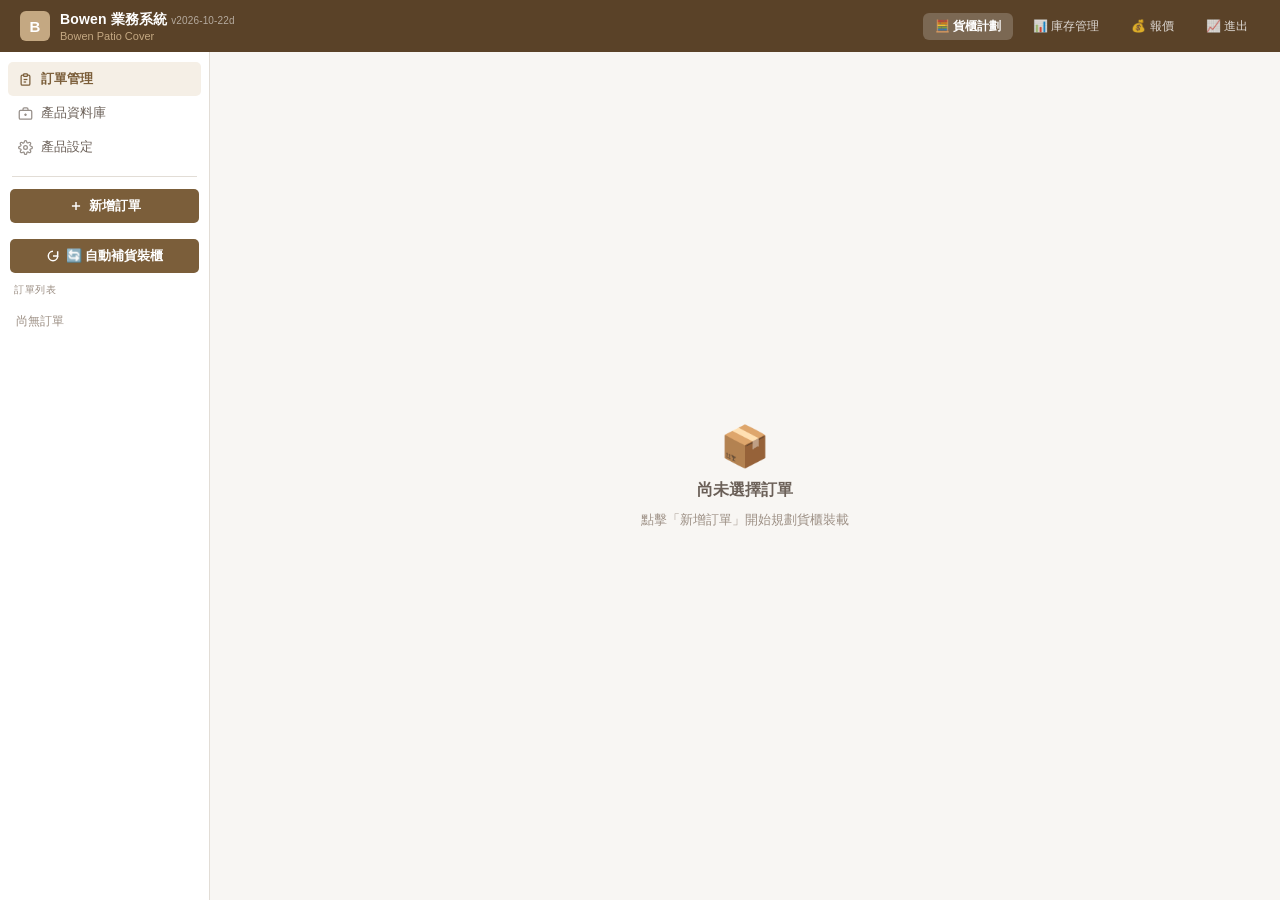
==== commit 0775656b: "Add files via upload" ====
--- a/index.html
+++ b/index.html
@@ -224,6 +224,12 @@
   border: 1px solid var(--border); border-radius: var(--radius-sm);
   background: #131C2B;
 }
+.room-line {
+  font-size: 12px; line-height: 1.55; padding: 9px 14px;
+  border-top: 1px solid var(--border);
+}
+.room-open   { background: #F1F8F2; color: #2A5B33; }
+.room-closed { background: #FBF0EE; color: #8C2F22; }
 .map-legend {
   display: flex; flex-wrap: wrap; gap: 8px;
   padding: 8px 14px; border-top: 1px solid var(--border);
@@ -548,7 +554,7 @@
   <div class="topnav-logo">
     <div class="logo-mark">B</div>
     <div>
-      <div class="logo-text">Bowen 業務系統 <span style="font-size:10px;opacity:.55;font-weight:400">v2026-10-22c</span></div>
+      <div class="logo-text">Bowen 業務系統 <span style="font-size:10px;opacity:.55;font-weight:400">v2026-10-22d</span></div>
       <div class="logo-sub">Bowen Patio Cover</div>
     </div>
   </div>
@@ -785,10 +791,16 @@
   const usable = CONTAINER.vol * ((o.buffer||85)/100);
   return { vol, wt, units, volPct: usable>0?(vol/usable)*100:0, wtPct:(wt/CONTAINER.maxWt)*100, usable };
 }
-function getStatus(o) {
-  const {volPct,wtPct} = calcTotals(o);
+function getStatus(o, plan) {
+  const {volPct,wtPct,wt} = calcTotals(o);
   if (volPct>100||wtPct>100) return 'over';
-  if (volPct>=85) return 'full';
+  if (wtPct>=98) return 'full';            // at the weight limit, full is full
+  if (volPct>=85) {
+    // Volume alone was calling containers full while bars still went in.
+    // Check the real stack before saying so.
+    const p = plan || buildMap(o.items);
+    return roomLeft(p, Math.max(0, CONTAINER.maxWt - wt)).any ? 'loading' : 'full';
+  }
   if ((o.items||[]).length>0) return 'loading';
   return 'draft';
 }
@@ -983,7 +995,39 @@
     return { fl: d[0], fw: d[1], fh: d[2] };
   }
 
-  return { place, flat, get maxStackH(){ return maxStackH; } };
+  // A copy of the load exactly as it stands, so a "what else would fit?"
+  // question can be answered by trying pieces on the copy without disturbing
+  // the real one — and without re-packing the container from scratch.
+  function clone(){
+    const c = makePacker();
+    c.__restore(rows.map(r => ({...r})), layerZ, layerH, yUsed, maxStackH);
+    return c;
+  }
+  function __restore(savedRows, lz, lh, yu, msh){
+    rows.length = 0;
+    savedRows.forEach(r => rows.push(r));
+    layerZ = lz; layerH = lh; yUsed = yu; maxStackH = msh;
+  }
+
+  // Largest number of pieces of this product that still go in, tested on a
+  // copy. Returns pieces, not bundles. `cap` bounds the search so an empty
+  // container does not take all day.
+  function howManyMoreFit(prod, cap, weightLeft){
+    const per = prod.pcs_per_bundle || 1;
+    const t = clone();
+    const f = t.flat(prod.l, prod.w, prod.h);
+    let pieces = 0, wtLeft = (weightLeft === undefined ? Infinity : weightLeft);
+    while (pieces < cap){
+      if ((prod.wt||0) > wtLeft) break;
+      if (!t.place(f.fl, f.fw, f.fh)) break;
+      wtLeft -= (prod.wt||0);
+      pieces += per;
+    }
+    return Math.min(pieces, cap);
+  }
+
+  return { place, flat, clone, howManyMoreFit, __restore,
+           get maxStackH(){ return maxStackH; } };
 }
 
 function buildMap(items) {
@@ -1066,6 +1110,10 @@
   pl.noDimsBySku = noDimsBySku;
   pl.nonAlu = nonAlu;
   pl.nonAluBySku = nonAluBySku;
+  // The packer itself, still holding the finished load, so "what else would
+  // fit?" can be answered by trying pieces on a copy of the real stack
+  // instead of estimating from leftover cubic metres.
+  pl.packer = packer;
   return pl;
 }
 
@@ -1470,94 +1518,111 @@
 
 // ── Auto-fill remaining container space ──
 let autoFillOrderId = null;
+// ── Is there really room left? ───────────────────────────────────────────
+// Spare cubic metres are a poor guide for bar stock: a container can read
+// 60% empty and still take nothing, because the long bars already claim the
+// full run of the container and only short lengths fit what is left. So the
+// question is answered by trying pieces on a copy of the actual stack.
+// One candidate per profile — the shortest length of each, since that is
+// what squeezes into leftover gaps — keeps this quick enough to run on every
+// render.
+let _probeCache = null;
+// Every aluminium profile we have measurements for, grouped by profile and
+// sorted longest-first, so a probe can walk down the lengths of one profile.
+function probeProducts(){
+  if (_probeCache) return _probeCache;
+  const byBase = {};
+  getProducts().filter(p=>p.alu && p.has_dims).forEach(p=>{
+    (byBase[p.base_sku] = byBase[p.base_sku] || []).push(p);
+  });
+  Object.values(byBase).forEach(list => list.sort((a,b)=>(b.l||0)-(a.l||0)));
+  _probeCache = Object.values(byBase);
+  return _probeCache;
+}
+// Does anything still go in, and what is worth loading?
+// Two different answers matter: the LONGEST bar that still fits (how deep the
+// leftover gap really is) and the profile that takes the MOST pieces (what to
+// actually put on the order). A 1 ft offcut fits almost any gap and is no use
+// as advice, so anything under 2 ft is left out of the recommendation.
+function roomLeft(plan, remainWt){
+  const pk = plan && plan.packer;
+  if (!pk) return { any:false, best:null, longest:null, lines:0 };
+  const CAP = 60;
+  const fits = [];
+  probeProducts().forEach(list => {
+    for (const p of list){
+      if ((p.wt||0) > remainWt) continue;
+      if (pk.howManyMoreFit(p, 1, remainWt) < 1) continue;   // too long for the gap
+      fits.push(p);
+      break;                                                 // longest of this profile
+    }
+  });
+  if (!fits.length) return { any:false, best:null, longest:null, lines:0 };
+  let longest = null, best = null;
+  fits.forEach(p => {
+    if (!longest || (p.l||0) > (longest.l||0)) longest = p;
+    if ((p.l||0) < 61) return;                               // not worth suggesting
+    const n = pk.howManyMoreFit(p, CAP, remainWt);
+    if (n > 0 && (!best || n > best.n)) best = { sku:p.sku, n, cap:n>=CAP, len:p.l,
+                                                 desc:p.desc||p.name_zh||p.sku };
+  });
+  return { any:true, best, lines:fits.length,
+           longest: longest ? { sku:longest.sku, len:longest.l } : null };
+}
+
 function openAutoFill(id){
   autoFillOrderId = id;
   const o = orders.find(o=>o.id===id); if(!o) return;
   const { vol, wt, usable } = calcTotals(o);
-  const remainVol = Math.max(0, usable - vol);
   const remainWt = Math.max(0, CONTAINER.maxWt - wt);
-
-  // Usable interior after ceiling + door clearance (matches the packing engine)
   const usableL = CONTAINER.L - (CONTAINER.doorClear||0);
   const usableH = CONTAINER.H - (CONTAINER.ceilClear||0);
-  const contDims = [usableL, CONTAINER.W, usableH].sort((a,b)=>b-a);
-
-  // Build the base packing plan ONCE, then derive a floor-height map from it.
-  // We test candidates against this map cheaply (no full repack per product),
-  // so the whole thing stays fast on a phone.
-  const GRID = 10;
-  const GW = Math.ceil(usableL / GRID);
-  const GD = Math.ceil(CONTAINER.W / GRID);
-  const floor = [];
-  for (let i=0;i<GW;i++) floor[i] = new Float32Array(GD);
+
+  // Pack the order once; the packer it hands back still holds the real stack,
+  // so every count below is "this many more actually go in", tried piece by
+  // piece on a copy of it — not leftover cubic metres divided by unit volume.
+  // Spare volume is a poor guide for bar stock: a container can be 60% empty
+  // by volume and still take nothing but short lengths, because the long bars
+  // have already claimed the full run of the container.
   const basePlan = buildMap(o.items);
-  basePlan.forEach(b => {
-    const gx0 = Math.round(b.x/GRID), gy0 = Math.round(b.y/GRID);
-    const gl = Math.ceil(b.l/GRID), gw = Math.ceil(b.w/GRID);
-    for(let dx=0;dx<gl;dx++) for(let dy=0;dy<gw;dy++){
-      const xi=gx0+dx, yi=gy0+dy;
-      if(xi<GW && yi<GD){ const top=b.z+b.h; if(top>floor[xi][yi]) floor[xi][yi]=top; }
-    }
-  });
-
-  // Deepest unused span along the length (for display only)
+  const pk = basePlan.packer;
+
+  // How high the load actually reached, and the longest clear run left at the
+  // door end once every bar in place has been laid down.
+  const stackH = Math.round(basePlan.maxStackH||0);
   let usedLen = 0;
   basePlan.forEach(b => { if (b.x + b.l > usedLen) usedLen = b.x + b.l; });
   const remainLen = Math.max(0, usableL - usedLen);
 
-  // Fast check: can one piece of footprint (fl×fw, height h) rest anywhere with
-  // its top under the usable ceiling? Scans the pre-built floor map only.
-  function fitsSomewhere(fl, fw, h){
-    const gL = Math.ceil(fl/GRID), gW = Math.ceil(fw/GRID);
-    if(gL>GW || gW>GD) return false;
-    for(let gx=0; gx<=GW-gL; gx++){
-      if(gx*GRID + fl > usableL + 0.05) break;
-      for(let gy=0; gy<=GD-gW; gy++){
-        if(gy*GRID + fw > CONTAINER.W + 0.05) break;
-        let maxFloor=0;
-        for(let dx=0;dx<gL && maxFloor<=usableH;dx++){
-          for(let dy=0;dy<gW;dy++){ const f=floor[gx+dx][gy+dy]; if(f>maxFloor)maxFloor=f; }
-        }
-        if(maxFloor + h <= usableH) return true;
-      }
-    }
-    return false;
-  }
-
-  const candidates = getProducts().filter(p=>p.has_dims);
-  const catRank = {'PATIO COVER PROFILES':0,'GLASS':1,'GUTTERS & DRAINAGE':2,'HARDWARE & FASTENERS':3,'SEALANTS & ADHESIVES':4};
+  const CAP = 200;                        // per product, keeps the dialog quick
+  const catRank = {'PATIO COVER PROFILES':0,'GUTTERS & DRAINAGE':1,'HARDWARE & FASTENERS':2};
+  // Aluminium only — this container carries nothing else.
+  const candidates = getProducts().filter(p=>p.alu && p.has_dims);
   const withFit = candidates.map(p=>{
-    const itemDims = [p.l||0, p.w||0, p.h||0].sort((a,b)=>b-a);
-    const dimensionallyFits = itemDims[0] <= contDims[0] && itemDims[1] <= contDims[1] && itemDims[2] <= contDims[2];
-
-    const unitVol = (p.l/100)*(p.w/100)*(p.h/100);
-    const byVol = unitVol>0 ? Math.floor(remainVol/unitVol) : 0;
-    const byWt  = p.wt>0 ? Math.floor(remainWt/p.wt) : 9999;
-    let canFit = Math.max(0, Math.min(byVol, byWt));
-
-    if(!dimensionallyFits) canFit = 0;
-
-    // Physical check against the pre-built floor map, trying both orientations.
-    if(canFit>0){
-      const placeable = fitsSomewhere(p.l, p.w, p.h) || fitsSomewhere(p.w, p.l, p.h);
-      if(!placeable) canFit = 0;
-    }
-    return {...p, unitVol, canFit};
+    const canFit = pk ? pk.howManyMoreFit(p, CAP, remainWt) : 0;
+    return {...p, canFit, capped: canFit >= CAP};
   }).filter(p=>p.canFit>0)
-    .sort((a,b)=>(catRank[a.category]??9)-(catRank[b.category]??9) || b.canFit-a.canFit);
-
+    // Most pieces first, and on a tie the longer bar — a 1 ft offcut fits
+    // almost any gap, which makes it the least useful thing to suggest.
+    .sort((a,b)=> b.canFit - a.canFit || (b.l||0)-(a.l||0) ||
+                  (catRank[a.category]??9)-(catRank[b.category]??9));
+
+  const totalLines = withFit.length;
   document.getElementById('af-sub').innerHTML =
-    `剩餘空間：<b>${remainVol.toFixed(1)} m³</b> · 剩餘長度：<b>${Math.round(remainLen)} cm</b> · 剩餘載重：<b>${Math.round(remainWt).toLocaleString()} kg</b><br>以下產品可實際裝入剩餘空間，建議數量可自行調整後加入。`;
+    `堆高：<b>${stackH} / ${usableH} cm</b> · 門口剩餘長度：<b>${Math.round(remainLen)} cm</b> · 剩餘載重：<b>${Math.round(remainWt).toLocaleString()} kg</b>`
+    + (totalLines
+        ? `<br><b style="color:#2E7D32">還可再裝 ${totalLines} 種鋁材</b>（以下數量為逐支試裝的結果，不是體積估算）。長料佔滿整條櫃長後，剩下的空位只有短料進得去。`
+        : `<br><b style="color:#B3261E">已裝滿</b>：以現有堆疊，沒有任何鋁材還放得進去。`);
 
   if(!withFit.length){
-    document.getElementById('af-list').innerHTML = '<div style="padding:24px;text-align:center;color:var(--text3);font-size:13px;">貨櫃已滿或沒有可裝入的產品。</div>';
+    document.getElementById('af-list').innerHTML = '<div style="padding:24px;text-align:center;color:var(--text3);font-size:13px;">貨櫃已滿 — 沒有可再裝入的鋁材。</div>';
   } else {
     document.getElementById('af-list').innerHTML = withFit.map(p=>`
       <div class="af-item">
         <div class="afi-info">
           <div class="afi-sku">${p.sku}</div>
           <div class="afi-name">${p.desc||p.name_zh||''}</div>
-          <div class="afi-meta">${p.l}×${p.w}×${p.h}cm · ${p.wt}kg · 最多可裝 <b>${p.canFit}</b> 件</div>
+          <div class="afi-meta">${p.l}×${p.w}×${p.h}cm · ${p.wt}kg · 實際還可裝 <b>${p.canFit}${p.capped?'+':''}</b> 件</div>
         </div>
         <input class="afi-qty" type="number" inputmode="numeric" min="0" max="${p.canFit}" value="${Math.min(p.canFit, 10)}" id="afqty_${p.sku.replace(/[^a-zA-Z0-9]/g,'_')}">
         <button class="afi-add" onclick="addAutoFillItem('${p.sku.replace(/'/g,"\\'")}')">加入</button>
@@ -2202,6 +2267,25 @@
   // shows only whatever happens to be on top, which tells you nothing about
   // the load — so the default is the deck layer and these step up through it.
   // The side and cross-section views always show the whole load.
+  // Plain answer to "is it actually full?", from the real stack rather than
+  // from spare cubic metres.
+  const _tot = calcTotals(o);
+  const room = roomLeft(plan, Math.max(0, CONTAINER.maxWt - _tot.wt));
+  const usableHcm = CONTAINER.H - (CONTAINER.ceilClear||0);
+  let usedLen = 0; plan.forEach(b => { if (b.x + b.l > usedLen) usedLen = b.x + b.l; });
+  const freeLen = Math.max(0, (CONTAINER.L - (CONTAINER.doorClear||0)) - usedLen);
+  const roomLine = !plan.length ? ''
+    : room.any
+      ? `<div class="room-line room-open">✅ <b>還有空位</b> — 堆高 ${Math.round(plan.maxStackH)} / ${usableHcm} cm，門口剩餘 ${Math.round(freeLen)} cm。`
+        + (room.best
+            ? ` 最值得加的是 <b>${room.best.sku}</b>，還可放 ${room.best.n}${room.best.cap?'+':''} 支`
+              + (room.longest && room.longest.sku !== room.best.sku
+                  ? `；最長還進得去的是 ${room.longest.sku}（${Math.round(room.longest.len)} cm）。`
+                  : '。')
+            : ' 只剩放得下短料的零碎空位。')
+        + ` 側視圖右邊的空白是真的空位 — 長料已佔滿整條櫃長，只有短料進得去。</div>`
+      : `<div class="room-line room-closed">🛑 <b>真的滿了</b> — 堆高 ${Math.round(plan.maxStackH)} / ${usableHcm} cm。每一種鋁材都逐支試過，沒有一支還放得進去。側視圖剩下的空白是零碎到裝不下東西的空間。</div>`;
+
   const nLayers = (plan.layerZs||[]).length;
   if (mapLayer !== 'all' && Number(mapLayer) >= nLayers) mapLayer = 0;
   let layerBtns = '';
@@ -2312,6 +2396,7 @@
             <canvas class="map-canvas" id="mx${o.id}"></canvas>
           </div>
         </div>
+        ${roomLine}
         <div class="map-legend">${legend.map(l=>`<div class="legend-item"><div class="legend-dot" style="background:${l.color}"></div><span>${l.lbl}${l.note?` <b style="color:var(--text3);font-weight:500">${l.note}</b>`:''}</span></div>`).join('')}</div>
       </div>
 
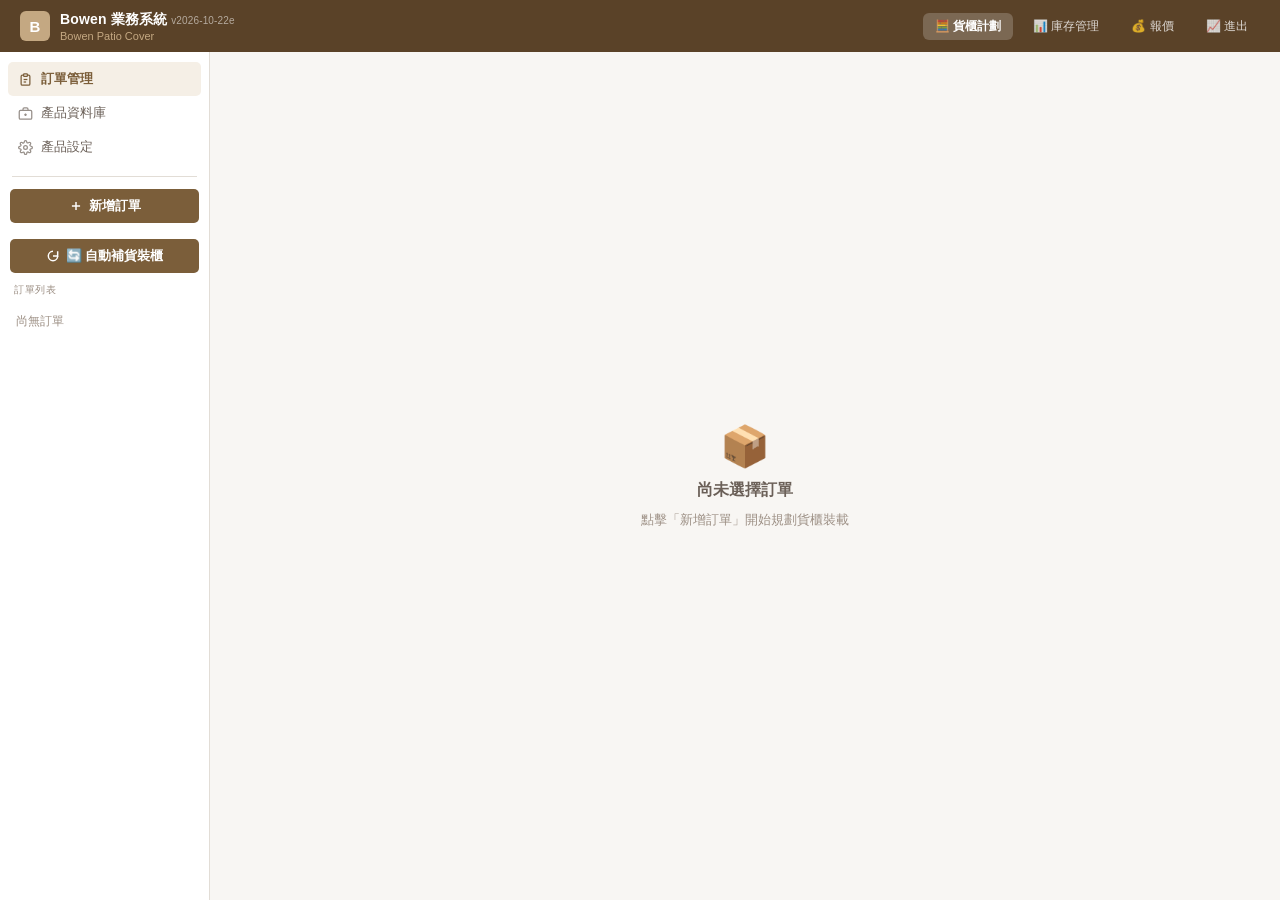
==== commit 0153a350: "Add files via upload" ====
--- a/index.html
+++ b/index.html
@@ -554,7 +554,7 @@
   <div class="topnav-logo">
     <div class="logo-mark">B</div>
     <div>
-      <div class="logo-text">Bowen 業務系統 <span style="font-size:10px;opacity:.55;font-weight:400">v2026-10-22d</span></div>
+      <div class="logo-text">Bowen 業務系統 <span style="font-size:10px;opacity:.55;font-weight:400">v2026-10-22e</span></div>
       <div class="logo-sub">Bowen Patio Cover</div>
     </div>
   </div>
@@ -1050,9 +1050,9 @@
     if (qty <= 0) return;
     // This container is loaded with aluminium bar stock only. Glass, fittings,
     // screws and sealant travel separately, so they are reported, not packed.
-    const prod = (typeof getProducts === 'function')
-      ? getProducts().find(p => p.sku === it.sku) : null;
-    const isAlu = prod ? !!prod.alu : ALU_RE.test(it.sku || '');
+    // The SKU is the authority. A product record that predates the flag
+    // leaves it undefined, and undefined must not read as "not aluminium".
+    const isAlu = ALU_RE.test(it.sku || '');
     if (it.sku && !isAlu) {
       nonAlu += qty; nonAluBySku[it.sku] = (nonAluBySku[it.sku]||0) + qty;
       return;
@@ -2036,18 +2036,33 @@
     const w = p.w || (master && master.w) || 0;
     const h = p.h || (master && master.h) || 0;
     const hasDims = !!(l && w && h);
+    // A saved product list (產品設定) was serialised before these fields
+    // existed, so NEVER trust the stored record for them — work them out
+    // from the SKU every time. Reading a missing `alu` off a saved record
+    // marked every aluminium bar as "not aluminium" and emptied the
+    // container.
+    const sku = p.sku || '';
+    let ft = p.size_ft;
+    if (!(ft > 0)) { const m = /-(\d+(?:\.\d+)?)ft$/i.exec(sku); if (m) ft = parseFloat(m[1]); }
+    // Same reasoning for the PT07W height: 12.1 cm was copied in from the
+    // 4-in-1 row; a 3" post bundled in 2s is 15.2 × 7.6.
+    const h2 = (/^PT07W-/i.test(sku) && h > 8 && w > 0) ? 7.6 : h;
     return {
       ...p,
-      l, w, h,
+      l, w, h: h2,
+      alu: ALU_RE.test(sku),
+      size_ft: ft,
       wt: p.wt != null ? p.wt : (master && master.wt) || 0,
       desc: p.desc || p.name_zh || p.name_en || p.sku,
       name_zh: p.name_zh || p.desc || p.sku,
-      has_dims: p.has_dims != null ? p.has_dims : hasDims,
+      // Follow the actual numbers, not a stored flag: a record saved before
+      // its dimensions were derived still carries has_dims:false.
+      has_dims: hasDims,
     };
   });
 }
-function saveProducts(list) { customProducts = list; safeSet('bpc_custom_products', JSON.stringify(list)); }
-function resetProducts() { customProducts = null; safeSet('bpc_custom_products', ''); }
+function saveProducts(list) { customProducts = list; _probeCache = null; safeSet('bpc_custom_products', JSON.stringify(list)); }
+function resetProducts() { customProducts = null; _probeCache = null; safeSet('bpc_custom_products', ''); }
 
 // ── Settings page ──
 function renderSettings() {
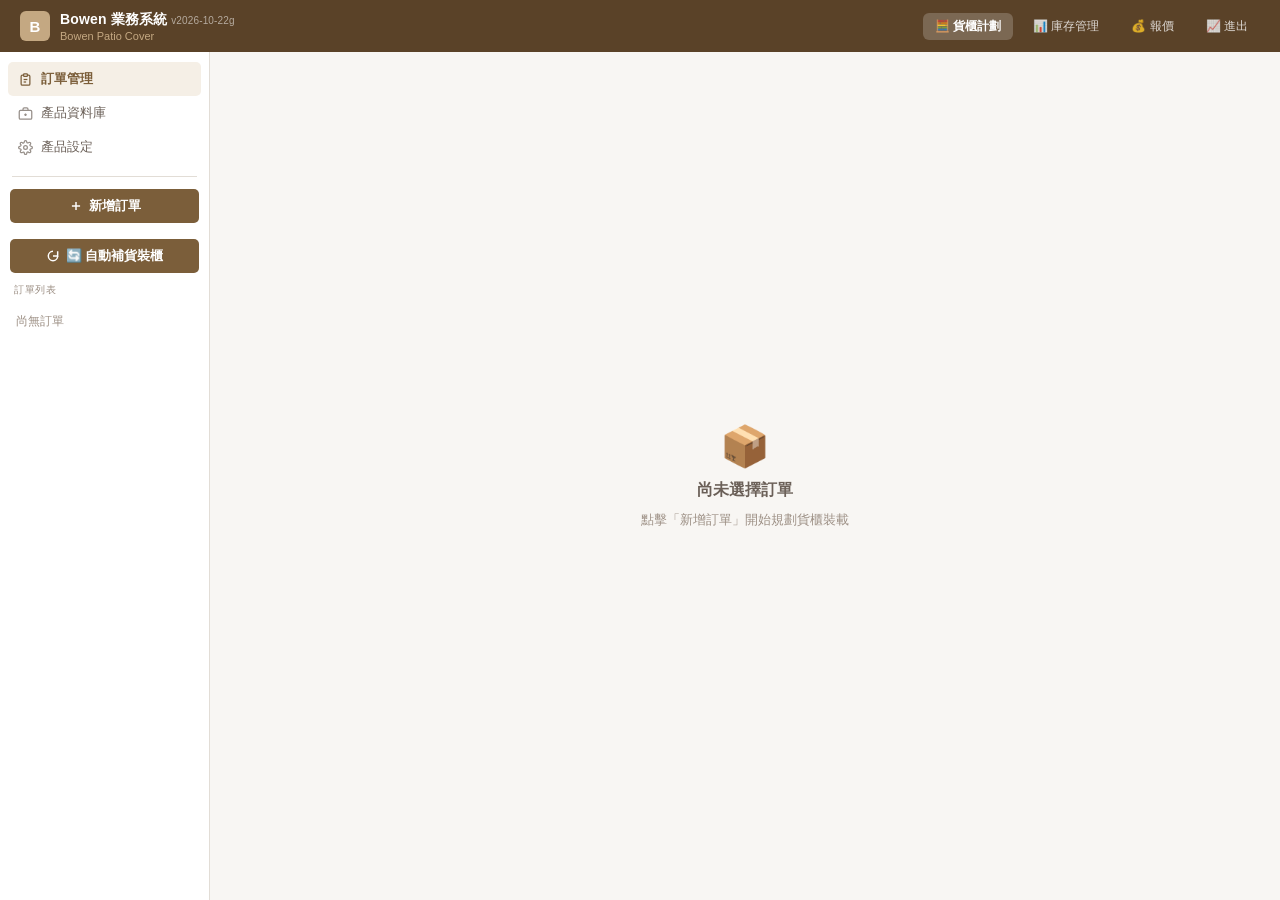
==== commit 4f5ffd60: "Add files via upload" ====
--- a/index.html
+++ b/index.html
@@ -554,7 +554,7 @@
   <div class="topnav-logo">
     <div class="logo-mark">B</div>
     <div>
-      <div class="logo-text">Bowen 業務系統 <span style="font-size:10px;opacity:.55;font-weight:400">v2026-10-22e</span></div>
+      <div class="logo-text">Bowen 業務系統 <span style="font-size:10px;opacity:.55;font-weight:400">v2026-10-22g</span></div>
       <div class="logo-sub">Bowen Patio Cover</div>
     </div>
   </div>
@@ -1052,7 +1052,9 @@
     // screws and sealant travel separately, so they are reported, not packed.
     // The SKU is the authority. A product record that predates the flag
     // leaves it undefined, and undefined must not read as "not aluminium".
-    const isAlu = ALU_RE.test(it.sku || '');
+    // Trimmed, because a SKU typed with a stray leading space would fail the
+    // pattern and get thrown out as non-aluminium.
+    const isAlu = ALU_RE.test((it.sku || '').trim());
     if (it.sku && !isAlu) {
       nonAlu += qty; nonAluBySku[it.sku] = (nonAluBySku[it.sku]||0) + qty;
       return;
@@ -1073,21 +1075,65 @@
 
   const packer = makePacker();
   pieces.forEach(p => { const f = packer.flat(p.l, p.w, p.h); p.fl=f.fl; p.fw=f.fw; p.fh=f.fh; });
-  // Tallest first so each horizontal layer stays level. Within the same
-  // height, keep one SKU together: a profile is strapped into bundles and
-  // loaded as a block, not scattered piece by piece down the container — so
-  // packing it that way is both the truthful answer and the readable picture.
-  // Longest first inside a SKU, so long bars anchor a row.
-  pieces.sort((a,b) =>
-    (b.fh - a.fh) ||
-    (a.sku < b.sku ? -1 : a.sku > b.sku ? 1 : 0) ||
-    (b.fl - a.fl) || (b.fw - a.fw));
+  // ── Order the pieces so each row of the container gets filled ──────────
+  // Feeding them SKU by SKU, longest first, wasted the back of every row: a
+  // 24 ft bar is 731.5 cm in a 1203 cm container, so it claimed a whole row
+  // and left 471 cm that only a 14 ft bar could ever reach. Two more 22 ft
+  // bars then opened two more rows with the same hole behind them.
+  //
+  // What a loader actually does is pair lengths to make up the run — 24 ft +
+  // 14 ft = 1158 cm, 22 ft + 16 ft, 20 ft + 18 ft — so that is what we work
+  // out here, per profile, before anything is placed. Each row is a 1-D bin
+  // of 1203 cm: seed it with the longest bar left, then keep adding the
+  // longest that still fits the remainder. The placer below is unchanged; it
+  // simply receives the pieces in row order, so each row is completed before
+  // the next is opened.
+  const secKey = p => `${Math.round(p.fh*10)}|${Math.round(p.fw*10)}`;
+  const sections = new Map();   // one row holds one cross-section
+  pieces.forEach(p => {
+    const k = secKey(p);
+    if (!sections.has(k)) sections.set(k, []);
+    sections.get(k).push(p);
+  });
+  const ordered = [];
+  [...sections.values()]
+    // Tallest section first so each horizontal layer stays level, then widest.
+    .sort((A,B) => (B[0].fh - A[0].fh) || (B[0].fw - A[0].fw))
+    .forEach(list => {
+      // Bucket by length. Same-SKU pieces stay adjacent inside a bucket, so a
+      // row still reads as whole bundles rather than a shuffle.
+      list.sort((a,b) => (a.sku < b.sku ? -1 : a.sku > b.sku ? 1 : 0));
+      const byLen = new Map();
+      list.forEach(p => {
+        const L = Math.round(p.fl*10)/10;
+        if (!byLen.has(L)) byLen.set(L, []);
+        byLen.get(L).push(p);
+      });
+      const lens = [...byLen.keys()].sort((a,b)=>b-a);   // longest first
+      let left = list.length;
+      while (left > 0) {
+        let remaining = USABLE_L, filled = false;
+        for (;;) {
+          let pick = -1;
+          for (const L of lens) {
+            if (byLen.get(L).length && L <= remaining + 0.001) { pick = L; break; }
+          }
+          if (pick < 0) break;                 // nothing else fits this row
+          ordered.push(byLen.get(pick).pop());
+          remaining -= pick; left--; filled = true;
+        }
+        // Nothing fits even an empty row: the rest are oversize. Hand them to
+        // the placer anyway so they are counted and reported, not dropped.
+        if (!filled) break;
+      }
+      byLen.forEach(arr => { while (arr.length) ordered.push(arr.pop()); });
+    });
 
   let unplaced = 0;
   const unplacedBySku = {};
   let maxStackH = 0;
 
-  pieces.forEach(pc => {
+  ordered.forEach(pc => {
     const got = packer.place(pc.fl, pc.fw, pc.fh);
     if (!got) {
       unplaced++; unplacedBySku[pc.sku] = (unplacedBySku[pc.sku]||0) + 1; return;
@@ -2050,7 +2096,7 @@
     return {
       ...p,
       l, w, h: h2,
-      alu: ALU_RE.test(sku),
+      alu: ALU_RE.test(sku.trim()),
       size_ft: ft,
       wt: p.wt != null ? p.wt : (master && master.wt) || 0,
       desc: p.desc || p.name_zh || p.name_en || p.sku,
@@ -2274,8 +2320,18 @@
     seen[lbl] = PALETTE[i%PALETTE.length];
     const n = packedCount[lbl] || 0;
     const per = it.pcs_per_bundle||1;
-    legend.push({ lbl, color:seen[lbl],
-      note: n ? (per>1 ? `${n} 紮` : `${n} 支`) : '未裝入' });
+    // "未裝入" on its own left no way to tell a genuine overflow from a
+    // product the planner had wrongly excluded. Say which it is.
+    let note, bad = false;
+    if (n) { note = per>1 ? `${n} 紮` : `${n} 支`; }
+    else {
+      bad = true;
+      if ((plan.nonAluBySku||{})[lbl])      note = '未裝入：非鋁材';
+      else if ((plan.noDimsBySku||{})[lbl]) note = '未裝入：無尺寸';
+      else if ((plan.unplacedBySku||{})[lbl]) note = '未裝入：空間不足';
+      else note = '未裝入：數量為 0';
+    }
+    legend.push({ lbl, color:seen[lbl], note, bad });
   });
 
   // The top view picks one layer at a time. Looking down on a 16-deep stack
@@ -2412,7 +2468,7 @@
           </div>
         </div>
         ${roomLine}
-        <div class="map-legend">${legend.map(l=>`<div class="legend-item"><div class="legend-dot" style="background:${l.color}"></div><span>${l.lbl}${l.note?` <b style="color:var(--text3);font-weight:500">${l.note}</b>`:''}</span></div>`).join('')}</div>
+        <div class="map-legend">${legend.map(l=>`<div class="legend-item"><div class="legend-dot" style="background:${l.color}"></div><span>${l.lbl}${l.note?` <b style="color:${l.bad?'#B3261E':'var(--text3)'};font-weight:${l.bad?'600':'500'}">${l.note}</b>`:''}</span></div>`).join('')}</div>
       </div>
 
       <div class="items-card">
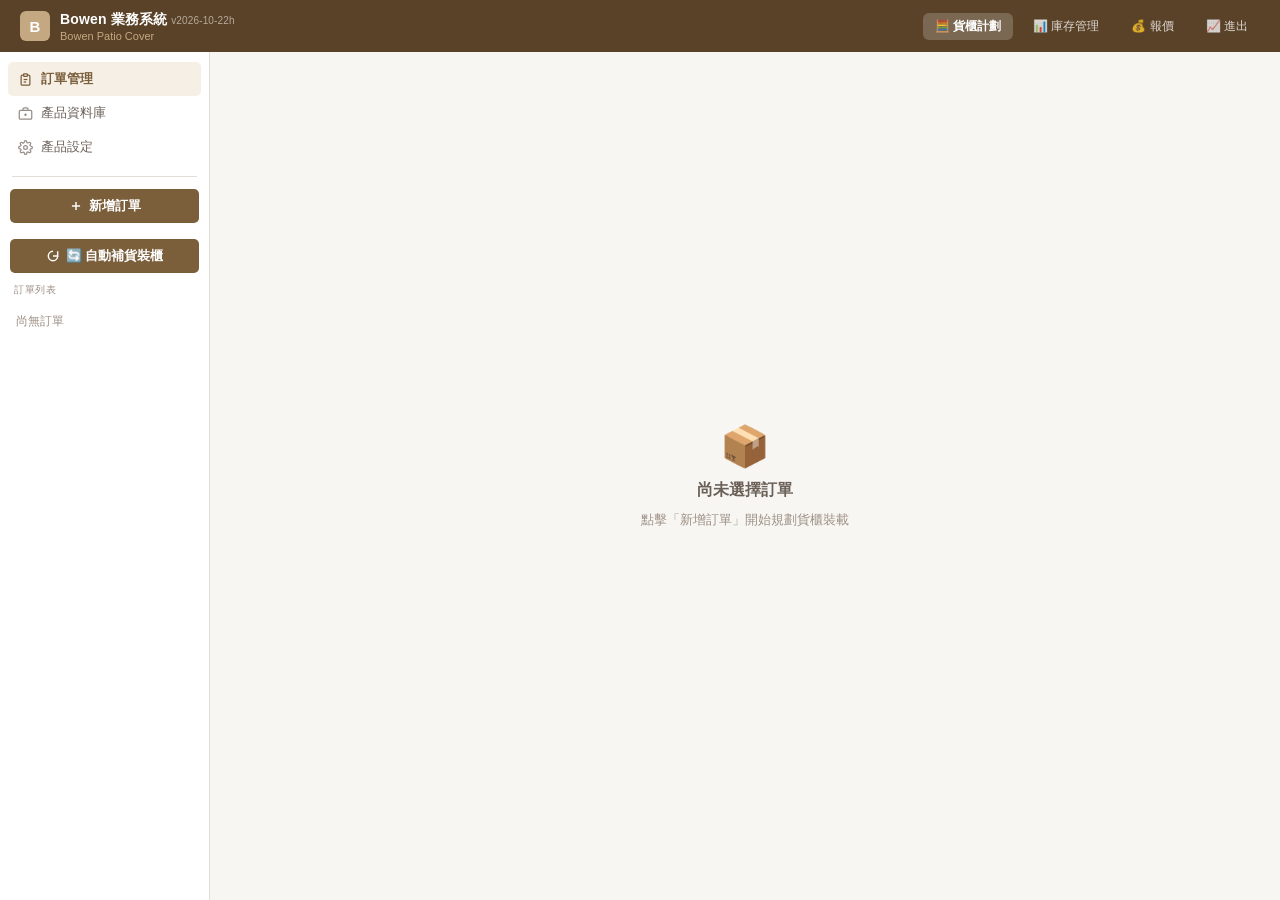
==== commit 7f73c222: "Add files via upload" ====
--- a/index.html
+++ b/index.html
@@ -554,7 +554,7 @@
   <div class="topnav-logo">
     <div class="logo-mark">B</div>
     <div>
-      <div class="logo-text">Bowen 業務系統 <span style="font-size:10px;opacity:.55;font-weight:400">v2026-10-22g</span></div>
+      <div class="logo-text">Bowen 業務系統 <span style="font-size:10px;opacity:.55;font-weight:400">v2026-10-22h</span></div>
       <div class="logo-sub">Bowen Patio Cover</div>
     </div>
   </div>
@@ -1069,7 +1069,8 @@
     const per = it.pcs_per_bundle || 1;
     const bundles = per>1 ? Math.ceil(qty/per) : qty;
     for (let q = 0; q < bundles && pieces.length < 40000; q++) {
-      pieces.push({ l, w, h, origIdx, sku: it.sku||'?' });
+      pieces.push({ l, w, h, origIdx, sku: it.sku||'?',
+                    desc: it.desc || '' });   // Chinese name, for the drawings
     }
   });
 
@@ -1140,7 +1141,7 @@
     }
     pl.push({ x: got.x, y: got.y, z: got.z, l: got.l, w: got.w, h: got.h,
               color: PALETTE[pc.origIdx % PALETTE.length], label: pc.sku,
-              sku: pc.sku });
+              sku: pc.sku, desc: pc.desc || '' });
   });
   maxStackH = packer.maxStackH;
 
@@ -1308,12 +1309,41 @@
     else if (view==='side')  { bx = p.x*sx; by = dh-(p.z+p.h)*sy; bw = p.l*sx; bh = p.h*sy; }
     else                     { bx = p.y*sx; by = dh-(p.z+p.h)*sy; bw = p.w*sx; bh = p.h*sy; }
     if (bw < 30 || bh < 7) return;
+    ctx.textAlign='center'; ctx.textBaseline='middle';
+    const cx = bx + bw/2, cy = by + bh/2;
+
+    // SKU, and the Chinese name underneath when the block is tall enough to
+    // carry a second line. On a thin bar the code alone has to do.
     const fs = Math.max(7, Math.min(10, bh*0.7, bw*0.14));
-    ctx.font = `bold ${fs}px sans-serif`;
-    ctx.textAlign='center'; ctx.textBaseline='middle';
-    const lbl = p.label.length > 12 ? p.label.slice(0,11)+'…' : p.label;
-    ctx.fillStyle='rgba(0,0,0,0.55)'; ctx.fillText(lbl, bx+bw/2+0.6, by+bh/2+0.6);
-    ctx.fillStyle='#fff';             ctx.fillText(lbl, bx+bw/2,     by+bh/2);
+    const zh = (p.desc || '').trim();
+    const twoLines = zh && bh >= fs*2.4 && bw > 70;
+    const fit = (txt, px) => {
+      ctx.font = `${px}px sans-serif`;
+      if (ctx.measureText(txt).width <= bw - 6) return txt;
+      let t = txt;
+      while (t.length > 1 && ctx.measureText(t + '…').width > bw - 6) t = t.slice(0, -1);
+      return t + '…';
+    };
+    const draw = (txt, px, weight, y, alpha) => {
+      ctx.font = `${weight} ${px}px sans-serif`;
+      ctx.fillStyle = 'rgba(0,0,0,0.55)'; ctx.fillText(txt, cx+0.6, y+0.6);
+      ctx.fillStyle = alpha ? `rgba(255,255,255,${alpha})` : '#fff';
+      ctx.fillText(txt, cx, y);
+    };
+
+    if (twoLines) {
+      const fz = Math.max(7, fs*0.88);
+      draw(fit(p.label, fs), fs, 'bold', cy - fs*0.6);
+      draw(fit(zh, fz),      fz, '400',  cy + fz*0.75, 0.88);
+    } else if (zh) {
+      // A bar is long and thin, so there is no room for a second line but
+      // plenty along its length: run the code and the Chinese name together.
+      const one = p.label + ' · ' + zh;
+      ctx.font = `bold ${fs}px sans-serif`;
+      draw(ctx.measureText(one).width <= bw - 6 ? one : fit(p.label, fs), fs, 'bold', cy);
+    } else {
+      draw(fit(p.label, fs), fs, 'bold', cy);
+    }
   });
 
   // Axis captions
@@ -1349,10 +1379,11 @@
     drawCanvas('fs-top', pl, 'top', mapLayer);
     drawCanvas('fs-side', pl, 'side', null);
     drawCanvas('fs-cross', pl, 'cross', null);
-    const uniq={}, cnt={};
-    pl.forEach(p=>{ if(!uniq[p.label]) uniq[p.label]=p.color; cnt[p.label]=(cnt[p.label]||0)+1; });
+    const uniq={}, cnt={}, zh={};
+    pl.forEach(p=>{ if(!uniq[p.label]) uniq[p.label]=p.color; cnt[p.label]=(cnt[p.label]||0)+1;
+                    if(!zh[p.label]) zh[p.label]=(p.desc||'').trim(); });
     document.getElementById('fs-legend').innerHTML = Object.entries(uniq).map(([l,c])=>
-      `<div class="legend-item"><div class="legend-dot" style="background:${c}"></div><span>${l} <b style="font-weight:500;opacity:.7">×${cnt[l]}</b></span></div>`
+      `<div class="legend-item"><div class="legend-dot" style="background:${c}"></div><span>${l}${zh[l]?` <span style="opacity:.75">${zh[l]}</span>`:''} <b style="font-weight:500;opacity:.7">×${cnt[l]}</b></span></div>`
     ).join('');
   }, 60);
 }
@@ -1744,6 +1775,10 @@
       .map-box{border:1px solid #E3DDD3;border-radius:8px;padding:8px}
       .map-box .ml{font-size:11px;color:#777;margin-bottom:4px;text-align:center}
       canvas{width:100%;display:block;background:#131C2B;border-radius:4px}
+      .pmlegend{display:flex;flex-wrap:wrap;gap:6px 14px;margin:8px 0 2px;font-size:10px;color:#333}
+      .pmli{display:inline-flex;align-items:center;gap:5px;white-space:nowrap}
+      .pmli i{width:9px;height:9px;border-radius:2px;display:inline-block;flex:0 0 auto;
+              -webkit-print-color-adjust:exact;print-color-adjust:exact}
       .foot{margin-top:20px;font-size:11px;color:#999;text-align:center;border-top:1px solid #E3DDD3;padding-top:10px}
       .sign{display:grid;grid-template-columns:1fr 1fr;gap:40px;margin-top:24px;font-size:12px}
       .sign div{border-top:1px solid #999;padding-top:5px;color:#777}
@@ -1776,6 +1811,7 @@
       <div class="map-box"><div class="ml">側視圖 Side View (長 × 高)</div><canvas id="pms"></canvas></div>
       <div class="map-box" style="max-width:260px"><div class="ml">斷面圖 Cross-section (寬 × 高)</div><canvas id="pmx"></canvas></div>
     </div>
+    <div class="pmlegend" id="pmleg"></div>
     <div class="sign">
       <div>裝箱人簽名 Packed by</div>
       <div>核對人簽名 Checked by</div>
@@ -1795,6 +1831,16 @@
       drawCanvasTo(win.document.getElementById('pmt'), plan, 'top', win, 0);
       drawCanvasTo(win.document.getElementById('pms'), plan, 'side', win, null);
       drawCanvasTo(win.document.getElementById('pmx'), plan, 'cross', win, null);
+      // Colour key with the Chinese name, so whoever loads the container can
+      // match a colour on the drawing to a product without the SKU sheet.
+      const seenC = {}, cntC = {}, zhC = {};
+      plan.forEach(b => { if(!seenC[b.label]) seenC[b.label] = b.color;
+                          cntC[b.label] = (cntC[b.label]||0)+1;
+                          if(!zhC[b.label]) zhC[b.label] = (b.desc||'').trim(); });
+      const legEl = win.document.getElementById('pmleg');
+      if (legEl) legEl.innerHTML = Object.keys(seenC).map(k =>
+        `<span class="pmli"><i style="background:${seenC[k]}"></i><b>${k}</b>${zhC[k]?' '+zhC[k]:''} ×${cntC[k]}</span>`
+      ).join('');
     } catch(e){}
   }, 300);
 }
@@ -2073,6 +2119,14 @@
 // Guard: an empty or invalid custom list should fall back to the master PRODUCTS
 if (!Array.isArray(customProducts) || customProducts.length === 0) customProducts = null;
 
+// A product name has to say what the thing is. "4吋 4合1黑色 (24ft)" does;
+// "黑色 (24ft)" only gives the colour and the length.
+function namesTheProduct(name){
+  const n = (name||'').trim();
+  if (!n) return '';
+  if (/^(黑色|白色|透明|銀色)\s*[\(（]/.test(n)) return '';
+  return n.length >= 5 ? n : '';
+}
 function getProducts() {
   const raw = (Array.isArray(customProducts) && customProducts.length > 0) ? customProducts : PRODUCTS;
   return raw.map(p => {
@@ -2099,7 +2153,11 @@
       alu: ALU_RE.test(sku.trim()),
       size_ft: ft,
       wt: p.wt != null ? p.wt : (master && master.wt) || 0,
-      desc: p.desc || p.name_zh || p.name_en || p.sku,
+      // A Chinese name that states only colour and length — PT08's "黑色 (24ft)"
+      // — never says what the product is. Where that is all the master holds,
+      // fall back to the English name, which does ("T Bar Black (24ft)").
+      // Nothing is invented: it just uses the better of the two strings there.
+      desc: namesTheProduct(p.desc || p.name_zh) || p.name_en || p.desc || p.name_zh || p.sku,
       name_zh: p.name_zh || p.desc || p.sku,
       // Follow the actual numbers, not a stored flag: a record saved before
       // its dimensions were derived still carries has_dims:false.
@@ -2331,7 +2389,8 @@
       else if ((plan.unplacedBySku||{})[lbl]) note = '未裝入：空間不足';
       else note = '未裝入：數量為 0';
     }
-    legend.push({ lbl, color:seen[lbl], note, bad });
+    legend.push({ lbl, color:seen[lbl], note, bad,
+                  zh: (it.desc||'').trim() });
   });
 
   // The top view picks one layer at a time. Looking down on a 16-deep stack
@@ -2468,7 +2527,7 @@
           </div>
         </div>
         ${roomLine}
-        <div class="map-legend">${legend.map(l=>`<div class="legend-item"><div class="legend-dot" style="background:${l.color}"></div><span>${l.lbl}${l.note?` <b style="color:${l.bad?'#B3261E':'var(--text3)'};font-weight:${l.bad?'600':'500'}">${l.note}</b>`:''}</span></div>`).join('')}</div>
+        <div class="map-legend">${legend.map(l=>`<div class="legend-item"><div class="legend-dot" style="background:${l.color}"></div><span>${l.lbl}${l.zh?` <span style="color:var(--text2)">${l.zh}</span>`:''}${l.note?` <b style="color:${l.bad?'#B3261E':'var(--text3)'};font-weight:${l.bad?'600':'500'}">${l.note}</b>`:''}</span></div>`).join('')}</div>
       </div>
 
       <div class="items-card">
